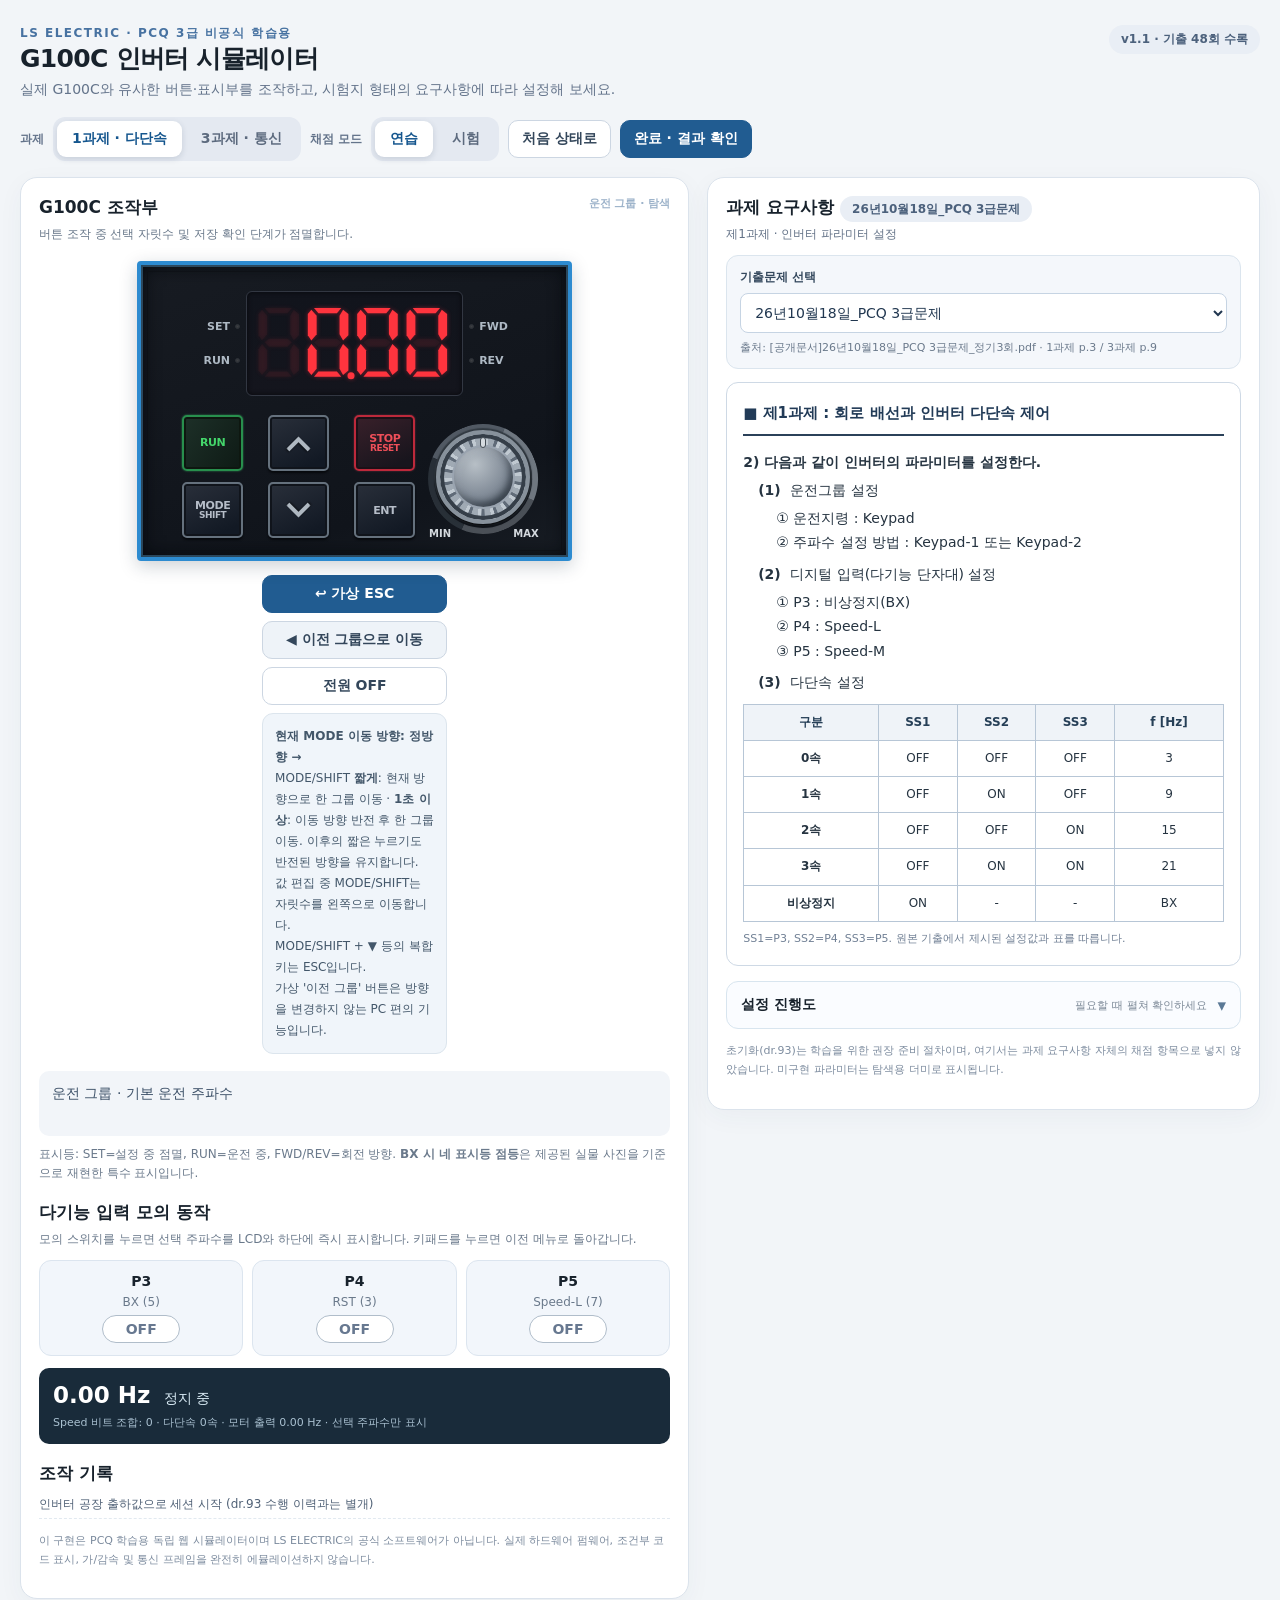
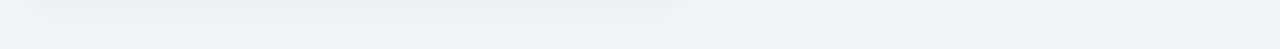
==== offline/G100C_PCQ_시뮬레이터_v11_오프라인.html @ c368f0ae "feat: initial commit" ====
<!doctype html>
<html lang="ko">
<head>
<meta charset="utf-8"><meta name="viewport" content="width=device-width,initial-scale=1">
<title>G100C · PCQ 3급 인버터 조작 연습 v0.9</title>
<style>
:root{font-family:system-ui,"Malgun Gothic","Apple SD Gothic Neo",sans-serif;color:#18222c;background:#f2f5f8;font-size:14px}
*{box-sizing:border-box}button,input,select{font:inherit}button{cursor:pointer}body{margin:0}.app{max-width:1480px;margin:auto;padding:25px 20px 50px}.heading{display:flex;justify-content:space-between;align-items:flex-start;gap:20px;margin-bottom:18px;flex-wrap:wrap}.heading h1{margin:0;font-size:25px;letter-spacing:-.7px}.heading p{margin:6px 0 0;color:#64748b}.eyebrow{font-size:12px;color:#4772a1;font-weight:800;letter-spacing:1.5px}.version{background:#e9eef5;color:#4c617c;border-radius:100px;padding:6px 12px;font-weight:650;font-size:12px}
.controls{display:flex;align-items:center;gap:9px;flex-wrap:wrap;margin:16px 0}.controlLabel{font-size:12px;color:#64748b;font-weight:700}.pillGroup{display:flex;gap:4px;background:#e4e9f1;border-radius:12px;padding:4px}.pillGroup button{border:0;border-radius:9px;background:transparent;color:#5c6a7e;padding:9px 15px;font-weight:700}.pillGroup button.active{background:white;color:#15568e;box-shadow:0 2px 6px #152a4424}.btn{border:1px solid #ccd6e2;border-radius:10px;background:white;padding:9px 13px;font-weight:680;color:#34475b}.btn:hover{border-color:#7b9cc0}.btn.primary{background:#215c91;border-color:#215c91;color:#fff}.btn.strong{background:#19806c;border-color:#19806c;color:white}.btn.subtle{background:#eef3f8}
.layout{display:grid;grid-template-columns:minmax(420px,1.15fr) minmax(350px,.95fr);gap:18px;align-items:start}.panel{background:white;border-radius:17px;border:1px solid #dbe3ec;box-shadow:0 7px 26px #2e49670b;padding:18px}.panel h2{font-size:17px;margin:0 0 7px}.minor{font-size:12px;color:#6a798b}.hardwareArea{display:flex;align-items:flex-start;justify-content:center;flex-wrap:wrap;gap:18px;margin-top:15px}.drive{width:min(100%,420px);padding:18px 20px 22px;border:3px solid #4a515c;border-radius:15px;background:linear-gradient(110deg,#414853,#2d343e 24%,#373f49 85%,#252b32);box-shadow:5px 12px 23px #17233555,inset 2px 2px #79818a5e;color:white;position:relative}.drive::after{content:"";position:absolute;bottom:4px;left:24px;right:24px;height:8px;background:repeating-linear-gradient(90deg,#161b20 0 6px,#4e5560 6px 12px);border-radius:8px}.brand{font-weight:850;letter-spacing:-.8px;font-size:20px;display:flex;justify-content:space-between;align-items:baseline;padding:3px 1px 12px}.brand b{color:#fff}.brand small{font-size:12px;color:#b3c1cd;letter-spacing:2px}
.keypad{margin:auto;width:96%;border:2px solid #111d24;border-radius:11px;padding:17px 14px;background:linear-gradient(145deg,#d8dde1,#abb4bb);box-shadow:inset 1px 2px 5px #f9ffffad,0 2px 0 #777}.lcdBorder{background:#838c8a;border:5px solid #525f65;box-shadow:inset 0 2px 6px #44534e88,0 1px 2px #e7f2f5aa;border-radius:7px;padding:12px 10px 9px;display:flex;gap:11px;align-items:center;min-height:121px}.lcd{flex:1;min-width:0;background:linear-gradient(130deg,#a4b7a5,#c7d1b8);height:89px;border-radius:4px;border:2px inset #96a390;display:flex;justify-content:center;align-items:center;overflow:hidden}.lcd svg{width:100%;height:90%;display:block}.indicators{display:grid;grid-template-columns:repeat(2,1fr);gap:9px 10px;padding:8px 2px}.ind{display:flex;align-items:center;color:#25313a;font-size:10px;font-weight:900;gap:4px}.led{width:9px;height:9px;border-radius:50%;display:inline-block;border:1px solid #62727a;background:#627079}.led.active.green{background:#65f2a0;box-shadow:0 0 6px 2px #40d67c}.led.active.red{background:#ff6c72;box-shadow:0 0 7px 2px #e94d50}.led.active.amber{background:#ffca6a;box-shadow:0 0 6px 2px #f4a32d}.keygrid{display:grid;grid-template-columns:repeat(3,1fr);gap:12px 18px;margin:17px 3px 4px}.physical{height:57px;border-radius:8px;border:3px solid #6c747b;background:linear-gradient(145deg,#fcffff,#c9d1d5);color:#1a2530;font-weight:900;box-shadow:inset 0 1px white,0 4px 0 #616c73;touch-action:manipulation;user-select:none}.physical:active,.physical.pressed{transform:translateY(3px);box-shadow:inset 0 1px white,0 1px 0 #616c73}.physical small{font-size:10px;font-weight:800;display:block}.physical.arrow{font-size:27px}.physical.run{color:#137251}.physical.stop{color:#b32734}.keyHint{text-align:center;margin-top:15px;font-size:11px;color:#2c383e}.ext{min-width:150px;width:185px}.ext .btn{width:100%;margin-bottom:8px}.ext .hintbox{background:#f0f5fa;border:1px solid #dce5ed;padding:12px;border-radius:11px;line-height:1.75;font-size:12px;color:#43576a}.note{margin-top:17px;background:#f2f5f9;padding:12px 13px;border-radius:10px;color:#3d5168;line-height:1.55;min-height:65px}.kbd{display:inline-block;padding:1px 6px;border:1px solid #bdcad8;background:white;border-radius:4px;font-size:11px;font-family:monospace}.summaryline{font-size:12px;color:#637287;margin-bottom:12px}.requirements{display:flex;flex-direction:column;gap:8px}.requirement{display:flex;align-items:flex-start;gap:10px;background:#f7f9fc;border:1px solid #e9eef5;border-radius:10px;padding:10px 11px;min-height:52px}.reqicon{flex:0 0 25px;width:25px;height:25px;border-radius:50%;display:flex;align-items:center;justify-content:center;font-weight:900;border:1px solid #d2dce8;color:#91a1b5;background:white}.reqicon.done{background:#e5f8ee;color:#16744c;border-color:#92dfb4}.reqicon.hidden{color:#90a2b4;background:#eef3f9}.reqhead{font-weight:730}.reqsub{font-size:11px;color:#728092;margin-top:3px}.totals{margin:15px 0 0;display:flex;gap:12px;align-items:center;justify-content:space-between;border-top:1px solid #e5ebf2;padding-top:12px}.progress{height:8px;width:100%;background:#e4ebf2;border-radius:10px;overflow:hidden;margin-top:10px}.progress span{height:100%;background:#25856f;display:block;transition:width .2s}.switches{display:grid;grid-template-columns:repeat(3,1fr);gap:9px;margin:12px 0}.switch{display:flex;flex-direction:column;gap:6px;align-items:center;background:#f2f6fb;border:1px solid #dce5ef;padding:12px;border-radius:12px}.switch .toggle{border:1px solid #b0bdca;border-radius:100px;padding:5px 13px;background:white;min-width:78px;font-weight:800;color:#677890}.switch .toggle.on{color:#fff;background:#2877b6;border-color:#2877b6}.readout{background:#192b3a;color:#d9ebf5;border-radius:10px;padding:14px;font-variant-numeric:tabular-nums;font-size:14px}.readout strong{font-size:23px;color:white}.readout .small{font-size:11px;display:block;color:#a9c0d0;margin-top:7px}.taskSheet{background:#fafcff;border:1px solid #e3eaf2;border-radius:12px;padding:15px;margin-top:17px}.taskSheet h3{font-size:14px;margin:0 0 12px}.taskSheet label{display:block;font-size:12px;color:#596f84;font-weight:720;margin-bottom:4px}.fields{display:grid;grid-template-columns:repeat(3,minmax(0,1fr));gap:10px}.field input,.field select{width:100%;border:1px solid #d0dce8;background:white;border-radius:8px;padding:9px 8px;color:#1f3145}.taskSheet .bottom{display:flex;flex-wrap:wrap;gap:7px;margin-top:12px}.footerDisclaimer{font-size:11px;color:#7c8b9e;line-height:1.7;margin-top:13px}.badgeInfo{font-size:11px;color:#9db3ca;float:right}.log{max-height:140px;overflow:auto;font-size:12px;line-height:1.8;color:#506176}.log div{border-bottom:1px dashed #e2e9f0;padding:2px 0}.log .warn{color:#b44a4a}.toaster{position:fixed;z-index:10;bottom:22px;left:50%;transform:translateX(-50%);background:#233647;color:white;padding:12px 18px;border-radius:11px;box-shadow:0 7px 30px #14223466;opacity:0;pointer-events:none;transition:opacity .18s;max-width:95vw}.toaster.show{opacity:1}.modalWrap{position:fixed;inset:0;background:#112238a0;display:flex;align-items:center;justify-content:center;padding:20px;z-index:20}.modal{width:100%;max-width:560px;background:white;border-radius:17px;padding:24px;box-shadow:0 20px 90px #05121f88;max-height:90vh;overflow:auto}.modal h2{margin:0 0 7px}.modal p{color:#617184}.resultItem{display:flex;gap:10px;padding:9px 0;border-bottom:1px solid #e9eef3}.resultItem .ok{color:#16875b}.resultItem .ng{color:#bd5160}.resultHead{display:flex;align-items:center;justify-content:space-between;margin-bottom:10px}.resultScore{font-size:35px;font-weight:850;color:#245e90}.hidden{display:none!important}.twoCols{display:grid;grid-template-columns:1fr 1fr;gap:18px}.sectionSpacer{height:18px}
@media(max-width:1050px){.layout{grid-template-columns:1fr}.devicePanel{order:1}.rightPanel{order:2}.hardwareArea{justify-content:center}.ext{min-width:145px}}
@media(max-width:560px){.app{padding:17px 11px}.heading h1{font-size:20px}.panel{padding:13px}.hardwareArea{gap:10px}.drive{padding:14px 11px}.ext{width:100%;display:flex;gap:7px;flex-wrap:wrap}.ext .btn{flex:1;min-width:130px;margin:0}.ext .hintbox{width:100%}.keygrid{gap:8px}.physical{height:50px}.lcdBorder{padding:8px 6px;gap:4px}.lcd{height:76px}.fields{grid-template-columns:repeat(2,minmax(0,1fr))}}
@media(prefers-reduced-motion:reduce){*{animation:none!important;transition:none!important}}
@keyframes blink{50%{opacity:.12}}
/* Blink only the active indicator LED. Non-active indicators retain their unlit discs. */
@keyframes ledPulse{0%,49.9%{opacity:1}50%,100%{opacity:.19}}
.indicatorColumn .led.active.pulse{animation:ledPulse 1s steps(1,end) infinite}


/* v0.2 — manual p.51 and G100C official front photograph reference. Pure CSS, no remote assets. */
.hardwareArea{align-items:flex-start;gap:14px;margin-top:17px}
.drive{width:min(100%,435px);min-height:460px;padding:0;border:none;border-radius:4px;background:#464d51;box-shadow:0 2px 2px #1d23274d,4px 12px 25px #1526323d;color:#e9edf0;overflow:hidden}
.drive::after{display:none}
.driveTop{display:grid;grid-template-columns:29% 71%;height:221px;border-bottom:4px solid #343b3f;background:#444d51}
.driveBlank{position:relative;border-right:3px solid #262d31;background:linear-gradient(90deg,#41494d,#545d61 94%)}
.blankSeam{position:absolute;left:2px;right:4px;top:0;bottom:0;border-left:1px solid #87909524;border-right:1px solid #151e2359}
.keypad{width:auto;height:100%;margin:0;padding:8px 9px;border-radius:4px;border:4px solid #2482d4;background:linear-gradient(155deg,#1b2026,#0e1117);box-shadow:inset 0 1px 4px #030407,1px 1px 1px #849ba8}
.displayZone{height:72px;display:grid;grid-template-columns:30px minmax(0,1fr) 32px;gap:1px;align-items:center;padding:2px 0 0;background:transparent}
.lcd{height:64px;width:100%;border:none;border-radius:0;background:#18191b;box-shadow:none;overflow:visible;display:flex;justify-content:center;align-items:center;min-width:0}
.lcd svg{width:100%;height:100%;filter:drop-shadow(0 0 2.5px #f119269c)}
.indicatorColumn{display:flex;flex-direction:column;justify-content:center;gap:19px;color:#959fa8;font-size:8px;font-weight:800;letter-spacing:.1px;min-width:0}
.indicatorColumn .ind{color:#858d97;font-size:8px;font-weight:800;gap:2px;display:flex;white-space:nowrap}
.indicatorColumn .led{flex:0 0 4px;width:4px;height:4px;border:0;border-radius:50%;background:#464749;box-shadow:none}
.indicatorColumn .led.active.red{background:#ff3843;box-shadow:0 0 5px 2px #f03a4573}
.indicatorColumn .led.active.green{background:#fa4e4e;box-shadow:0 0 5px 2px #f0444473}
.indicatorColumn .led.active.amber{background:#fa4e4e;box-shadow:0 0 5px 2px #f0444473}
.leftLights .ind{justify-content:flex-end}.rightLights .ind{justify-content:flex-start}
.keypadBottom{height:118px;display:grid;grid-template-columns:minmax(0,1fr) 70px;align-items:center;gap:7px;padding:0 0 4px}
.keygrid{margin:0;display:grid;grid-template-columns:repeat(3,minmax(0,1fr));gap:8px 8px;align-items:center}
.physical{height:40px;border-radius:3px;border:2px solid #667079;background:linear-gradient(155deg,#363e45,#191e23 67%);color:#b3bcc2;font-size:10px;font-weight:900;box-shadow:inset 0 1px 1px #85949d76,0 1px 0 #0d1218;line-height:1;display:flex;align-items:center;justify-content:center;flex-direction:column;padding:2px;letter-spacing:-.2px}
.physical small{font-size:8px;line-height:1.1;letter-spacing:-.2px}
.physical.run{border:2px solid #308c4e;color:#42e275;background:linear-gradient(135deg,#232b29,#111a14)}
.physical.stop{border:2px solid #d14749;color:#f35960;background:linear-gradient(135deg,#352b2e,#151719)}
.physical.arrow{font-size:20px;color:#a9b3b9}
.physical:active,.physical.pressed{transform:translateY(1px);box-shadow:inset 0 1px 3px #080b0d}
.physical:focus-visible{outline:2px solid #e8f7ff;outline-offset:2px}
.chevronKey{width:16px;height:16px;display:block;border-top:4px solid #a7adb0;border-left:4px solid #a7adb0;filter:drop-shadow(0 1px 1px #0009);border-radius:2px}
.upChevron{transform:translateY(4px) rotate(45deg)}.downChevron{transform:translateY(-4px) rotate(225deg)}
.volumeArea{position:relative;display:flex;flex-direction:column;align-items:center;justify-content:center;gap:6px;user-select:none}
.volumeKnob{width:62px;height:62px;border-radius:50%;border:3px solid #939c9f;background:repeating-conic-gradient(from 0deg,#666e73 0deg 11deg,#b8c1c4 12deg 16deg,#697379 17deg 27deg);box-shadow:0 2px 3px #050607,inset 0 0 0 4px #31383e;position:relative}
.volumeKnob::before{content:"";position:absolute;left:50%;top:4px;width:3px;height:11px;border-radius:2px;background:#e1e6e8;transform:translateX(-50%)}
.volumeKnobCenter{position:absolute;inset:10px;border:1px solid #727b80;border-radius:50%;background:radial-gradient(circle at 30% 30%,#7c858c,#41484d 65%,#2c3237)}
.volumeLabels{width:100%;display:flex;justify-content:space-between;color:#8b969f;font-size:8px;font-weight:800}
.deviceBody{height:246px;position:relative;background:linear-gradient(91deg,#525a5e,#41484c 35%,#3d4549 73%,#465054);box-shadow:inset 1px 2px 2px #9da8b52b}
.deviceLip{height:12px;margin:0 15px;background:linear-gradient(#252e33,#647078);clip-path:polygon(0 0,100% 0,95% 100%,5% 100%)}
.lsSignature{position:absolute;top:19px;left:43%;color:#ecf2f3;font-weight:950;font-size:29px;font-style:italic;letter-spacing:-5px;transform:skewX(-13deg);text-shadow:1px 1px #1118}
.sigSlash{font-size:15px;vertical-align:top;margin-left:5px}
.warningText{position:absolute;left:12%;top:77px;max-width:58%;color:#e7edef;font-size:8px;line-height:1.35;font-weight:550}
.warningText strong{font-size:13px;letter-spacing:1px}
.warningLine{font-size:9px;font-weight:900;margin-top:10px;border-top:1px solid #b0babe;padding-top:3px}
.frontCover{position:absolute;right:17px;top:72px;width:32%;height:133px;border:2px solid #394147;border-radius:3px;background:linear-gradient(90deg,#495156,#454c50);box-shadow:inset 1px 1px #717a7e59}
.coverNotch{position:absolute;left:38%;top:2px;width:28px;height:5px;background:#262c2e;border:1px solid #687076}
.modelName{position:absolute;bottom:26px;right:28px;color:#edf3f4;font-size:21px;font-weight:900;letter-spacing:1px}
.frontBottom{position:absolute;bottom:0;left:0;right:0;height:13px;background:linear-gradient(#454c50,#373f43)}
@media(max-width:560px){.drive{width:min(100%,415px);min-height:0}.driveTop{height:204px}.keypad{padding:6px}.displayZone{height:65px}.lcd{height:59px}.keypadBottom{height:112px;grid-template-columns:minmax(0,1fr) 57px;gap:4px}.physical{height:36px}.keygrid{gap:7px 5px}.volumeKnob{height:51px;width:51px}.volumeKnobCenter{inset:8px}.deviceBody{height:209px}.warningText{font-size:7px}.modelName{bottom:24px}}
@media(max-width:390px){.driveTop{grid-template-columns:24% 76%}.keypad{padding:5px}.displayZone{grid-template-columns:25px minmax(0,1fr) 28px}.indicatorColumn .ind{font-size:7px}.keypadBottom{grid-template-columns:minmax(0,1fr) 48px}.volumeKnob{width:45px;height:45px}.physical{font-size:8px}.physical small{font-size:7px}}

/* v0.4 — 2026 G100(C) manual p.51 top keypad, black panel / blue border;
   reproduces only the keypad, not the lower inverter housing. */
.hardwareArea{align-items:flex-start;gap:14px;margin-top:18px}
.drive{
  width:min(100%,435px);min-height:0;padding:0;border:0;background:transparent;
  box-shadow:none;overflow:visible;color:#b8c2ce
}
.drive::after,.deviceBody,.driveTop{display:none!important}
.keypad{
  position:relative;margin:0;width:100%;height:auto;aspect-ratio:1.45;
  box-sizing:border-box;padding:0;overflow:hidden;border:4px solid #2d8bd0;
  border-radius:4px;background:linear-gradient(160deg,#171b22 0%,#10141b 75%,#171c23 100%);
  box-shadow:inset 0 0 0 2px #63acd85e,inset 0 0 18px #03060a,0 5px 18px #13243736
}
.keypad::before{content:"";pointer-events:none;position:absolute;inset:6px;border:1px solid #0d1014a8;border-radius:1px}
.displayZone{
  position:absolute;top:9%;left:9%;right:9%;height:36%;
  display:grid;grid-template-columns:19% minmax(0,62%) 19%;gap:0;align-items:center;padding:0;
  background:transparent
}
.lcd{
  width:100%;height:100%;min-width:0;margin:0;padding:3px 0;
  background:linear-gradient(180deg,#11141c,#14151d);border:1px solid #323742;
  border-radius:6px;box-shadow:inset 0 0 5px #020305a9;
  overflow:hidden;display:flex;justify-content:center;align-items:center
}
.lcd svg{width:100%;height:100%;max-height:96%;filter:drop-shadow(0 0 2px #ed263d7d)}
.indicatorColumn{
  min-width:0;display:flex;flex-direction:column;justify-content:center;
  gap:23px;color:#b5bfcb;letter-spacing:0
}
.indicatorColumn .ind{
  color:#aeb9c4;min-width:0;font-size:11px;line-height:1;
  font-weight:750;display:flex;gap:5px;align-items:center;white-space:nowrap
}
.indicatorColumn .led{
  flex:0 0 5px;width:5px;height:5px;border:1px solid #2a2e34;border-radius:50%;
  background:#51555c;box-shadow:inset 0 0 2px #111;display:inline-block
}
.indicatorColumn .led.active.red{background:#e54851;box-shadow:0 0 7px 2px #de354777}
.indicatorColumn .led.active.green{background:#e54851;box-shadow:0 0 7px 2px #de354777}
.indicatorColumn .led.active.amber{background:#e54851;box-shadow:0 0 7px 2px #de354777}
.leftLights .ind{justify-content:flex-end;padding-right:6px}
.rightLights .ind{justify-content:flex-start;padding-left:6px}
.keypadBottom{
  position:absolute;left:7.5%;right:6%;bottom:6%;height:43%;
  display:grid;grid-template-columns:minmax(0,68%) minmax(0,32%);gap:0;align-items:center;padding:0
}
.keygrid{
  width:100%;height:100%;margin:0;padding:0;
  display:grid;grid-template-columns:repeat(3,minmax(0,1fr));grid-template-rows:repeat(2,1fr);
  gap:9px 7px;align-items:center;justify-items:center
}
.physical{
  width:86%;max-width:61px;height:96%;max-height:59px;min-height:0;padding:3px 1px;
  border:2px solid #65717d;border-radius:5px;
  background:linear-gradient(155deg,#292f3a 0%,#121924 85%);color:#b6bdc8;
  font-weight:820;font-size:11px;letter-spacing:-.45px;line-height:1.05;
  box-shadow:inset 0 0 0 2px #10141b,inset 0 1px 2px #858e9a6d,0 2px 2px #07090d;
  display:flex;flex-direction:column;align-items:center;justify-content:center;
  touch-action:manipulation;user-select:none
}
.physical small{font-weight:850;font-size:9px;line-height:1.06;letter-spacing:-.5px}
.physical.run{
  border:2px solid #288f4d;color:#44d66b;
  background:linear-gradient(125deg,#1d3028,#0e1a15);
  box-shadow:inset 0 0 0 2px #0e1710,0 0 2px #3fcd70ac
}
.physical.stop{
  border:2px solid #bd293b;color:#ef4f59;
  background:linear-gradient(155deg,#39202a,#18151d 85%);
  box-shadow:inset 0 0 0 2px #1c1017,0 0 2px #e64e6277
}
.physical.arrow{font-size:22px;color:#c5ced6}
.physical:focus-visible{outline:2px solid #edf7ff;outline-offset:2px}
.physical:active,.physical.pressed{transform:translateY(2px);box-shadow:inset 0 0 5px #0009}
.chevronKey{display:block;width:17px;height:17px;border-top:4px solid #afb8c1;border-left:4px solid #afb8c1;border-radius:1px;filter:drop-shadow(0 1px 1px #000a)}
.upChevron{transform:translateY(5px) rotate(45deg)}
.downChevron{transform:translateY(-5px) rotate(225deg)}
.volumeArea{
  position:relative;width:100%;height:100%;margin:0;
  display:flex;flex-direction:column;justify-content:center;align-items:center;gap:0;user-select:none
}
.volumeArea .knobArc{position:absolute;top:8%;left:50%;transform:translateX(-50%) rotate(-22deg);width:93%;aspect-ratio:1/1;border-radius:50%;border:6px solid transparent;border-top-color:#717b87;border-right-color:#9da7b1;border-bottom-color:#666c73;border-left-color:#343d45;opacity:.67}
.volumeKnob{
  position:relative;width:min(88%,94px);height:auto;aspect-ratio:1/1;border-radius:50%;
  border:4px solid #87919b;
  background:repeating-conic-gradient(from 8deg,#a0aab4 0deg 9deg,#606b78 10deg 14deg,#c0c9d1 15deg 20deg);
  box-shadow:0 2px 3px #030406,inset 0 0 0 4px #353e48,0 0 1px 2px #343c44;z-index:1
}
.volumeKnobCenter{
  position:absolute;inset:13%;border-radius:50%;
  border:2px solid #9aa4b0;background:radial-gradient(circle at 36% 29%,#b7bfc6,#828c98 55%,#505a66 100%);
  box-shadow:inset 2px 2px 7px #cbd2d850,inset -3px -4px 7px #121c25a6
}
.knobPointer{position:absolute;top:4%;left:50%;width:6px;height:13%;border-radius:4px;transform:translateX(-50%);background:#d5dbe0;border:1px solid #444d55;z-index:2}
.volumeLabels{
  position:absolute;bottom:0;left:4%;right:3%;width:auto;display:flex;justify-content:space-between;
  color:#d4d9de;font-weight:850;font-size:10px;letter-spacing:.1px
}
@media(max-width:560px){
  .drive{width:min(100%,435px);min-height:0}.keypad{width:100%;padding:0}
  .displayZone{top:8%;left:7%;right:7%;height:37%}
  .indicatorColumn{gap:16px}.indicatorColumn .ind{font-size:clamp(7px,2.7vw,11px);gap:3px}
  .keypadBottom{bottom:5%;left:6%;right:4%;height:44%}
  .keygrid{gap:5px 4px}.physical{min-height:0;height:93%;width:87%;font-size:clamp(8px,2.5vw,11px)}
  .physical small{font-size:clamp(7px,2.2vw,9px)}
  .chevronKey{width:14px;height:14px;border-width:3px}
  .volumeArea .knobArc{border-width:4px}.volumeKnob{border-width:3px}.volumeKnobCenter{inset:12%}
  .volumeLabels{font-size:clamp(8px,2.3vw,10px)}
}

/* v1.0 — MODE 1초 홀드 시 그룹 이동 방향 토글 / 유지 */
/* v0.9 — 시험지 들여쓰기 정렬, MODE 1초 홀드 그룹 역방향 */
/* v0.8 — 문제지와 연습 전용 해설/진행도 분리 */
.examPaper{background:#fff;border:1px solid #ced9e5;border-radius:12px;padding:17px 16px 18px;line-height:1.76;color:#263441}
.examPaper .paperTitle{font-weight:800;font-size:15px;color:#223b57;margin-bottom:14px;border-bottom:2px solid #2b4159;padding-bottom:8px}
.examPaper .paperLine{margin:9px 0 3px;font-weight:650}
.examPaper .paperIndented{margin:3px 0 7px 15px}
.examPaper .paperSub{display:block;margin:3px 0 5px 18px}
.examPaper .paperSubLine{display:block;margin:0;padding:0;text-indent:0}
.examPaper .paperNumber{font-weight:750;margin-right:5px}
.examPaper .paperTable{width:100%;border-collapse:collapse;font-size:12px;text-align:center;margin-top:9px;font-variant-numeric:tabular-nums}
.examPaper .paperTable th,.examPaper .paperTable td{border:1px solid #b7c6d6;padding:7px 3px}
.examPaper .paperTable th{background:#eff3f8;color:#263f57;font-weight:800}
.examPaper .paperTable td:first-child{font-weight:750}
.examPaper .paperFoot{font-size:11px;color:#718095;margin-top:9px;line-height:1.5}
.practiceDetails{border:1px solid #d8e5ef;border-radius:12px;background:#fafcff;margin-top:15px;overflow:hidden}
.practiceDetails>summary{cursor:pointer;list-style:none;padding:13px 14px;font-weight:800;display:flex;align-items:center;justify-content:space-between;gap:10px}
.practiceDetails>summary::-webkit-details-marker{display:none}
.practiceDetails>summary::after{content:'▾';font-size:17px;font-weight:600;color:#5b7996;transition:transform .2s}
.practiceDetails[open]>summary::after{transform:rotate(180deg)}
.practiceDetails .practiceInside{border-top:1px solid #d8e5ef;padding:12px 12px 15px}
.practiceDetails .practiceNotice{font-size:11px;color:#687d91;margin-bottom:10px}
.practiceDetails .requirements{gap:7px}
.practiceDetails .reqsub{font-size:12px;color:#45647e}
.progressPreview{font-size:11px;color:#7c8997;font-weight:550;margin-left:auto}
@media(max-width:560px){.examPaper{padding:13px 11px}.examPaper .paperTable{font-size:11px}.examPaper .paperTable th,.examPaper .paperTable td{padding:6px 2px}.progressPreview{font-size:10px}}

.examChooser{background:#f4f7fb;border:1px solid #dbe5ee;padding:13px;border-radius:12px;margin-bottom:13px}
.examChooser label{font-size:12px;font-weight:800;color:#34485d;display:block;margin-bottom:7px}
.examChooser select{width:100%;max-width:100%;background:#fff;border:1px solid #c6d4e3;border-radius:8px;padding:10px;color:#213750}
.examChooser .minor{font-size:11px;margin-top:7px}
.validationWarning{padding:11px 13px;border:1px solid #e9c88e;background:#fff8eb;color:#7b5322;border-radius:9px;font-size:12px;line-height:1.7;margin:10px 0}
.examPaper .motorSteps{font-size:12px;line-height:1.7}
.examPaper .motorSteps .step{padding:7px 4px;border-bottom:1px dashed #dae3ed}
.examPaper .task3Details{margin-top:10px}
.examPaper .task3Details summary{cursor:pointer;color:#335777;font-size:12px;font-weight:700}
.examPaper .task3Details[open] summary{margin-bottom:7px}
@media(max-width:560px){.examChooser{padding:9px}}
</style>
</head>
<body>
<div class="app">
  <div class="heading"><div><div class="eyebrow">LS ELECTRIC · PCQ 3급 비공식 학습용</div><h1>G100C 인버터 시뮬레이터</h1><p>실제 G100C와 유사한 버튼·표시부를 조작하고, 시험지 형태의 요구사항에 따라 설정해 보세요.</p></div><span class="version">v1.1 · 기출 48회 수록</span></div>
  <div class="controls"><span class="controlLabel">과제</span><div class="pillGroup"><button id="task1" class="active" onclick="selectTask(1)">1과제 · 다단속</button><button id="task3" onclick="selectTask(3)">3과제 · 통신</button></div><span class="controlLabel">채점 모드</span><div class="pillGroup"><button id="practiceBtn" class="active" onclick="setMode('practice')">연습</button><button id="examBtn" onclick="setMode('exam')">시험</button></div><button class="btn" onclick="newSession()">처음 상태로</button><button class="btn primary" onclick="grade(true)">완료 · 결과 확인</button></div>
  <div class="layout">
    <section class="panel devicePanel"><h2>G100C 조작부 <span class="badgeInfo" id="screenState">운전 그룹 · 코드 탐색</span></h2><div class="minor">버튼 조작 중 선택 자릿수 및 저장 확인 단계가 점멸합니다.</div>
      <div class="hardwareArea">
        <div class="drive" aria-label="G100C 인버터 키패드 모의 조작 패널">
          <div class="keypad">
            <div class="displayZone">
              <div class="indicatorColumn leftLights">
                <div class="ind"><span class="indText">SET</span><span class="led red" id="ledSet"></span></div>
                <div class="ind"><span class="indText">RUN</span><span class="led green" id="ledRun"></span></div>
              </div>
              <div class="lcd" id="lcd" aria-label="인버터 7세그먼트 표시부">0.00</div>
              <div class="indicatorColumn rightLights">
                <div class="ind"><span class="led amber" id="ledFwd"></span><span class="indText">FWD</span></div>
                <div class="ind"><span class="led amber" id="ledRev"></span><span class="indText">REV</span></div>
              </div>
            </div>
            <div class="keypadBottom">
              <div class="keygrid">
                <button type="button" class="physical run" onclick="press('run')"><span>RUN</span></button>
                <button type="button" aria-label="위" class="physical arrow" onclick="press('up')"><span class="chevronKey upChevron" aria-hidden="true"></span></button>
                <button type="button" class="physical stop" onclick="press('stop')">STOP<small>RESET</small></button>
                <button type="button" id="modeShiftKey" class="physical" aria-label="MODE SHIFT">MODE<small>SHIFT</small></button>
                <button type="button" aria-label="아래" class="physical arrow" onclick="press('down')"><span class="chevronKey downChevron" aria-hidden="true"></span></button>
                <button type="button" class="physical" onclick="press('enter')">ENT</button>
              </div>
              <div class="volumeArea" title="내장 볼륨(V0) 다이얼 — 외형 재현(조작 기능 미구현)" aria-label="볼륨 다이얼 이미지, 현재 조작 미지원">
                <div class="knobArc" aria-hidden="true"></div>
                <div class="volumeKnob" aria-hidden="true"><div class="volumeKnobCenter"></div><span class="knobPointer"></span></div>
                <div class="volumeLabels"><span>MIN</span><span>MAX</span></div>
              </div>
            </div>
          </div>
        </div>
        <div class="ext"><button class="btn primary" onclick="press('esc')">↩ 가상 ESC</button><button class="btn subtle" onclick="press('modeRev')">◀ 이전 그룹으로 이동</button><button class="btn" onclick="powerCycle()" id="powerBtn">전원 OFF</button><div class="hintbox"><b>현재 MODE 이동 방향: <span id="groupDirection">정방향 →</span></b><br>MODE/SHIFT <b>짧게</b>: 현재 방향으로 한 그룹 이동 · <b>1초 이상</b>: 이동 방향 반전 후 한 그룹 이동. 이후의 짧은 누르기도 반전된 방향을 유지합니다.<br>값 편집 중 MODE/SHIFT는 자릿수를 왼쪽으로 이동합니다.<br>MODE/SHIFT + ▼ 등의 복합키는 ESC입니다.<br>가상 '이전 그룹' 버튼은 방향을 변경하지 않는 PC 편의 기능입니다.</div></div>
      </div>
      <div class="note" id="lcdNote">기본 운전 주파수 화면입니다. MODE로 그룹을 이동하거나 ▲로 다음 코드를 선택하세요.</div>
      <div class="minor" style="margin-top:9px;line-height:1.6">표시등: SET=설정 중 점멸, RUN=운전 중, FWD/REV=회전 방향. <b>BX 시 네 표시등 점등</b>은 제공된 실물 사진을 기준으로 재현한 특수 표시입니다.</div><div class="sectionSpacer"></div><h2>다기능 입력 모의 동작</h2><div class="minor" id="terminalHelp">모의 스위치를 누르면 선택 주파수를 LCD와 하단에 즉시 표시합니다. 키패드를 누르면 이전 메뉴로 돌아갑니다.</div><div class="switches" id="switches"></div><div class="readout" id="monitor"></div>
      <div id="plcDemo" class="taskSheet hidden"><h3>가상 PLC · RS-485 운전 명령 테스트</h3><div class="minor" style="margin-bottom:10px">실제 통신선·XG5000 연결이 아닌 내부 동작 모의 기능입니다.</div><div class="bottom" id="plcButtons"></div></div>
      <div class="sectionSpacer"></div><h2>조작 기록</h2><div class="log" id="log"></div><p class="footerDisclaimer">이 구현은 PCQ 학습용 독립 웹 시뮬레이터이며 LS ELECTRIC의 공식 소프트웨어가 아닙니다. 실제 하드웨어 펌웨어, 조건부 코드 표시, 가/감속 및 통신 프레임을 완전히 에뮬레이션하지 않습니다.</p>
    </section>
    <section class="panel rightPanel"><h2>과제 요구사항 <span id="taskTag" class="version">2026.10.17 기출</span></h2><div id="taskDesc" class="summaryline"></div>
      <div class="examChooser"><label for="examSelect">기출문제 선택</label><select id="examSelect" onchange="chooseExam(this.value)"><option value="">기출 로딩 중...</option></select><div class="minor" id="examOrigin">시험일을 선택하면 1·3과제 요구사항을 함께 불러옵니다.</div></div>
      <div id="sourceWarning" class="validationWarning hidden" role="status"></div>
      <div class="examPaper" id="examPaper" aria-label="시험지 형식 과제 요구사항"></div>
      <details class="practiceDetails" id="practiceProgress"><summary>설정 진행도 <span class="progressPreview">필요할 때 펼쳐 확인하세요</span></summary>
        <div class="practiceInside"><div class="practiceNotice">아래는 연습 전용 도움말입니다. 설정 코드·정답 및 현재 달성 여부를 보여줍니다.</div>
          <div class="requirements" id="requirements"></div><div class="progress"><span id="progBar" style="width:0%"></span></div>
          <div class="totals"><strong id="progressText">0 / 0 충족</strong><span class="minor">설정을 변경하면 즉시 갱신</span></div>
        </div>
      </details>
      <div class="totals" id="examNotice" style="display:none"><span class="minor">시험 모드: 완료 버튼을 누른 뒤에만 충족 여부를 확인할 수 있습니다.</span></div>
      <div id="problemEditor" class="practiceOnly"><div class="taskSheet" id="customSheet"><h3>직접 설정 · 1과제 요구사항</h3><p class="minor">문제 선택에서 ‘직접 설정’을 선택한 경우에만 사용합니다.</p><div class="fields">
        <div class="field"><label for="goalP3">P3</label><select id="goalP3"><option value="5">BX (5)</option><option value="7">Speed-L (7)</option><option value="8">Speed-M (8)</option><option value="9">Speed-H (9)</option><option value="0">None (0)</option></select></div>
        <div class="field"><label for="goalP4">P4</label><select id="goalP4"><option value="5">BX (5)</option><option value="7">Speed-L (7)</option><option value="8">Speed-M (8)</option><option value="9">Speed-H (9)</option><option value="0">None (0)</option></select></div>
        <div class="field"><label for="goalP5">P5</label><select id="goalP5"><option value="5">BX (5)</option><option value="7">Speed-L (7)</option><option value="8">Speed-M (8)</option><option value="9">Speed-H (9)</option><option value="0">None (0)</option></select></div>
        <div class="field"><label for="goalBase">0속 Hz</label><input id="goalBase" type="number" step="0.01" min="0" max="400" value="3"></div>
        <div class="field"><label for="goalSt1">1속 Hz</label><input id="goalSt1" type="number" step="0.01" min="0" max="400" value="9"></div>
        <div class="field"><label for="goalSt2">2속 Hz</label><input id="goalSt2" type="number" step="0.01" min="0" max="400" value="15"></div>
        <div class="field"><label for="goalSt3">3속 Hz</label><input id="goalSt3" type="number" step="0.01" min="0" max="400" value="21"></div>
      </div><div class="bottom"><button class="btn strong" onclick="applyCustom()">이 요구사항 적용</button></div></div></div>
      <p class="footerDisclaimer">초기화(dr.93)는 학습을 위한 권장 준비 절차이며, 여기서는 과제 요구사항 자체의 채점 항목으로 넣지 않았습니다. 미구현 파라미터는 탐색용 더미로 표시됩니다.</p>
    </section>
  </div>
</div>
<div class="toaster" id="toast"></div>
<div class="modalWrap hidden" id="resultModal"><div class="modal"><div class="resultHead"><h2>설정 결과</h2><button class="btn" onclick="closeResult()">닫기 ✕</button></div><div class="resultScore" id="resultScore"></div><p id="resultDescription"></p><div id="resultItems"></div><div style="margin-top:17px;text-align:right"><button class="btn primary" onclick="closeResult()">확인</button></div></div></div>
<script type="application/json" id="embeddedExamData">[{"schemaVersion":1,"id":"2026-10-18","date":"2026-10-18","title":"26년10월18일_PCQ 3급문제","source":{"filename":"[공개문서]26년10월18일_PCQ 3급문제_정기3회.pdf","sha256":"58a67cfbb3e06c1d63adee23077187ba587a9fa402a65af29733a7f2aa9ac212","pages":11,"task1Page":3,"task3Page":9},"task1":{"runCommand":"Keypad","frequencyMethods":["Keypad-1","Keypad-2"],"terminalFunctions":{"P3":"BX","P4":"Speed-L","P5":"Speed-M"},"speeds":{"0":{"switches":{"SS1":"OFF","SS2":"OFF","SS3":"OFF"},"hz":3.0},"1":{"switches":{"SS1":"OFF","SS2":"ON","SS3":"OFF"},"hz":9.0},"2":{"switches":{"SS1":"OFF","SS2":"OFF","SS3":"ON"},"hz":15.0},"3":{"switches":{"SS1":"OFF","SS2":"ON","SS3":"ON"},"hz":21.0},"bx":{"switches":{"SS1":"ON","SS2":"-","SS3":"-"},"display":"bX","source":"table"}},"sourceTableHasBxRow":true,"emergencyInstruction":null,"taskLabel":"회로 배선과 인버터 다단속 제어","sourceInstruction":"운전그룹 설정: 운전지령 Keypad / 주파수설정방법 Keypad-1 또는 Keypad-2; 디지털 입력 기능 및 다단속 설정은 표 참조"},"task3":{"taskLabel":"러닝머신제어","communicationRequired":true,"avoidAccelDecelChanges":true,"inverterParameters":{"runCommand":"Int 485","frequencyCommand":"Int 485"},"inverterRelatedRequirements":["4) 인버터의가속/감속시간은따로설정하지마시오.","7) PLC와인버터간RS-485 통신을수행하시오."],"operationSteps":[{"number":1,"text":"다음과같이 인버터의파라미터를설정한다.\n가. 운전그룹설정/ 운전지령: Int 485 / 주파수설정방법: Int 485","frequencies_hz":[],"motor_mentions":true},{"number":2,"text":"전원을투입하면정지램프(YL1)가 점등한다.","frequencies_hz":[],"motor_mentions":false},{"number":3,"text":"걷기버튼(PB1)을눌렀다떼면, 걷기상태램프(RL1)가 점등, 정지램프(YL1)는소등,\n유도전동기는7Hz로정회전한다.","frequencies_hz":[7.0],"motor_mentions":true},{"number":4,"text":"달리기버튼(PB2)을눌렀다떼면, 걷기상태램프(RL1)가 소등, 달리기상태램프(GL1)가 점등,\n유도전동기가20Hz로정회전한다.\n이때걷기상태램프(RL1)와달리기상태램프(GL1)는동시에점등하지않는다.","frequencies_hz":[20.0],"motor_mentions":true},{"number":5,"text":"경사도증가버튼(PB3)을누르는동안경사도(고) 램프(GL2)가 1초를주기(0.5초ON/ 0.5초OFF)로점멸한다.\n이때유도전동기는7㎐로정회전한다.","frequencies_hz":[7.0],"motor_mentions":true},{"number":6,"text":"경사도감소버튼(PB4)을누르는동안경사도(저) 램프(RL2)가 2초를주기(1초ON/ 1초OFF)로점멸한다.\n이때유도전동기는7㎐로정회전한다.","frequencies_hz":[7.0],"motor_mentions":true},{"number":7,"text":"걷기버튼(PB1)과달리기버튼(PB2)은후입력우선동작되어서로상태변화를할수있다.\n걷거나달리는중경사도증가버튼(PB3)· 경사도감소버튼(PB4)을누르면유도전동기는7㎐로정회전한다.","frequencies_hz":[7.0],"motor_mentions":true},{"number":8,"text":"동작중정지버튼(PB5)을누르면정지램프(YL1)를제외한모든램프는소등한다.\n정지램프(YL1)는3초동안점멸(0.5초ON, 0.5초OFF)하고, 이시간동안유도전동기는3㎐로역회전한다.\n3초후정지램프(YL1)가 계속점등하고, 유도전동기는정지한다.","frequencies_hz":[3.0],"motor_mentions":true},{"number":9,"text":"정지상태에서2) ~ 8)까지동작은반복할수있다.","frequencies_hz":[],"motor_mentions":false},{"number":10,"text":"진행중과전류가흐르면, OCR이동작하여전동기는정지한다.","frequencies_hz":[],"motor_mentions":true}]},"extraction":{"status":"auto_extracted","warnings":[],"task1PageText":"3. 동작사항\n1) 전원투입후MCCB를ON한다. PB6을누르면MC가 여자, 자기유지, 인버터가켜지고\nPB7로소자할수있다. OCR이Trip하면YL2가 점등하고, OCR이복귀하면소등한다.\n2) 다음과같이 인버터의파라미터를설정한다.\n(1) 운전그룹설정　①운전지령: Keypad, ②주파수설정방법: Keypad-1 또는Keypad-2\n(2) 디지털입력(다기능단자대) 설정①P3 : 비상정지(BX), ②P4 : Speed-L, ③P5 : Speed-M\n(3) 다단속설정\n구분 SS1 SS2 SS3 f [Hz]\n0속 OFF OFF OFF 3\n1속 OFF ON OFF 9\n2속 OFF OFF ON 15\n3속 OFF ON ON 21\n비상정지 ON - - bx\n- 3 -","task3PageText":"자격종목 PLC 제어기술자 3급 과제명 제3과제) PLC 공정제어\n■제3과제: 러닝머신제어(시험시간: 제2과제제3과제통합2시간)\n1. 과제목적\n일상생활에서자주볼수있는러닝머신의PLC 프로그램을작성할수있다. 특정버튼을누르면\n지정된속도와각도로러닝머신이움직인다. 또한, 정지스위치를누르면러닝머신은정지한다.\n2. 요구사항\n1) I/O List와타임차트를참고하여주어진시험시간내에동작사항에맞도록수험자가지참한PLC에 프로\n그래밍하시오.\n2) 과제제출이후에는프로그램을재작업할수없으니, 시험시간내에프로그램의시뮬레이션기능을활용\n하거나사전에전원을인가하여동작을점검하고제대로수행되는지프로그램을충분히테스트하시오.\n3) PLC에전원을공급할때오결선또는단자접속불량으로인해단락되지않도록주의하시오.\n4) 인버터의가속/감속시간은따로설정하지마시오.\n5) 걷기버튼, 달리기버튼, 경사도증가버튼, 경사도감소버튼, 정지버튼은\n각각 푸시버튼PB1, PB2, PB3, PB4, PB5로대체하시오.\n6) PLC 래더도작성시푸시버튼은타임차트에맞게양변환과음변환검출접점을이용하시오(오동작방지)\n7) PLC와인버터간RS-485 통신을수행하시오.\n3. 동작사항\n1) 다음과같이 인버터의파라미터를설정한다.\n가. 운전그룹설정/ 운전지령: Int 485 / 주파수설정방법: Int 485\n2) 전원을투입하면정지램프(YL1)가 점등한다.\n3) 걷기버튼(PB1)을눌렀다떼면, 걷기상태램프(RL1)가 점등, 정지램프(YL1)는소등,\n유도전동기는7Hz로정회전한다.\n4) 달리기버튼(PB2)을눌렀다떼면, 걷기상태램프(RL1)가 소등, 달리기상태램프(GL1)가 점등,\n유도전동기가20Hz로정회전한다.\n이때걷기상태램프(RL1)와달리기상태램프(GL1)는동시에점등하지않는다.\n5) 경사도증가버튼(PB3)을누르는동안경사도(고) 램프(GL2)가 1초를주기(0.5초ON/ 0.5초OFF)로점멸한다.\n이때유도전동기는7㎐로정회전한다.\n6) 경사도감소버튼(PB4)을누르는동안경사도(저) 램프(RL2)가 2초를주기(1초ON/ 1초OFF)로점멸한다.\n이때유도전동기는7㎐로정회전한다.\n7) 걷기버튼(PB1)과달리기버튼(PB2)은후입력우선동작되어서로상태변화를할수있다.\n걷거나달리는중경사도증가버튼(PB3)· 경사도감소버튼(PB4)을누르면유도전동기는7㎐로정회전한다.\n8) 동작중정지버튼(PB5)을누르면정지램프(YL1)를제외한모든램프는소등한다.\n정지램프(YL1)는3초동안점멸(0.5초ON, 0.5초OFF)하고, 이시간동안유도전동기는3㎐로역회전한다.\n3초후정지램프(YL1)가 계속점등하고, 유도전동기는정지한다.\n9) 정지상태에서2) ~ 8)까지동작은반복할수있다.\n10) 진행중과전류가흐르면, OCR이동작하여전동기는정지한다.\n- 9 -"}},{"schemaVersion":1,"id":"2026-10-17","date":"2026-10-17","title":"26년10월17일_PCQ 3급문제","source":{"filename":"[공개문서]26년10월17일_PCQ 3급문제_정기3회.pdf","sha256":"9a5eeb7bf017fff60f3ab47dd8331e29d232f9a958e66dbcf1e03261043612e5","pages":12,"task1Page":3,"task3Page":9},"task1":{"runCommand":"Keypad","frequencyMethods":["Keypad-1","Keypad-2"],"terminalFunctions":{"P3":"BX","P4":"Speed-L","P5":"Speed-M"},"speeds":{"0":{"switches":{"SS1":"OFF","SS2":"OFF","SS3":"OFF"},"hz":3.0},"1":{"switches":{"SS1":"OFF","SS2":"ON","SS3":"OFF"},"hz":9.0},"2":{"switches":{"SS1":"OFF","SS2":"OFF","SS3":"ON"},"hz":15.0},"3":{"switches":{"SS1":"OFF","SS2":"ON","SS3":"ON"},"hz":21.0},"bx":{"switches":{"SS1":"ON","SS2":"-","SS3":"-"},"display":"bX","source":"table"}},"sourceTableHasBxRow":true,"emergencyInstruction":null,"taskLabel":"회로 배선과 인버터 다단속 제어","sourceInstruction":"운전그룹 설정: 운전지령 Keypad / 주파수설정방법 Keypad-1 또는 Keypad-2; 디지털 입력 기능 및 다단속 설정은 표 참조"},"task3":{"taskLabel":"스마트팜설비제어","communicationRequired":true,"avoidAccelDecelChanges":true,"inverterParameters":{"runCommand":"Int 485","frequencyCommand":"Int 485"},"inverterRelatedRequirements":["4) 인버터의가속/감속시간은따로설정하지마시오.","7) PLC와인버터간RS-485 통신을수행하시오."],"operationSteps":[{"number":1,"text":"다음과같이인버터의파라미터를설정한다.\n가. 운전그룹설정/ 운전지령: Int 485 / 주파수설정방법: Int 485","frequencies_hz":[],"motor_mentions":true},{"number":2,"text":"동작이준비되면설비대기(YL1)가 점등한다. 동작스위치(PB1)를눌렀다떼면(음변환검출),\n설비대기(YL1)가 소등하며스마트팜설비를운전시킨다.\n운전을시작하면설비동작(GL1)이점등하며, 2초를주기(1초ON, 1초OFF)로조명동작(GL2)이점멸한다.\n이때물주입펌프용유도전동기가15Hz로정회전한다.","frequencies_hz":[15.0],"motor_mentions":true},{"number":3,"text":"고온경고센서(PB2)가 켜지면, 고온/저온경고(RL1)가 점등하고조명동작(GL2)이1초주기(0.5초ON, 0.5초\nOFF)로점멸한다. 유도전동기는20㎐로동작한다. 고온경고센서(PB2)가 꺼지면2) 동작으로복귀한다.","frequencies_hz":[20.0],"motor_mentions":true},{"number":4,"text":"저온경고센서(PB3)가 켜지면, 고온/저온경고(RL1)가 점등하고4초주기(2초ON, 2초OFF)로\n조명동작(GL2)이점멸한다. 저온경고센서(PB3)가 꺼지면, 2) 동작으로복귀한다.","frequencies_hz":[],"motor_mentions":false},{"number":5,"text":"건조경고센서(PB4)가 켜지면, 건조/습윤경고(RL2)가 점등하고, 물주입펌프용유도전동기가50Hz로\n정회전한다. 건조경고센서(PB4)가 꺼지면, 2) 동작으로복귀한다.","frequencies_hz":[50.0],"motor_mentions":true},{"number":6,"text":"습윤경고센서(PB5)가 켜지면, 건조/습윤경고(RL2)가 점등하고, 물주입펌프용유도전동기가정지한다.\n습윤경고센서(PB5)가 꺼지면, 2) 동작으로복귀한다.","frequencies_hz":[],"motor_mentions":true},{"number":7,"text":"설비가동작하는중에언제라도동작스위치(PB1)를누르면(양변환검출) 스마트팜설비가\n대기상태로들어가며, 유도전동기는4초동안2㎐로역회전한다. 4초후에는운전대기상대가된다.","frequencies_hz":[2.0],"motor_mentions":true},{"number":8,"text":"진행중과전류가흐르면, OCR이동작하여전동기는정지한다.","frequencies_hz":[],"motor_mentions":true}]},"extraction":{"status":"auto_extracted","warnings":[],"task1PageText":"3. 동작사항\n1) 전원투입후MCCB를ON한다. PB6을누르면MC가 여자, 자기유지, 인버터가켜지고\nPB7로소자할수있다. OCR이Trip하면YL2가 점등하고, OCR이복귀하면소등한다.\n2) 다음과같이 인버터의파라미터를설정한다.\n(1) 운전그룹설정　①운전지령: Keypad, ②주파수설정방법: Keypad-1 또는Keypad-2\n(2) 디지털입력(다기능단자대) 설정①P3 : 비상정지(BX), ②P4 : Speed-L, ③P5 : Speed-M\n(3) 다단속설정\n구분 SS1 SS2 SS3 f [Hz]\n0속 OFF OFF OFF 3\n1속 OFF ON OFF 9\n2속 OFF OFF ON 15\n3속 OFF ON ON 21\n비상정지 ON - - bx\n- 3 -","task3PageText":"자격종목 PLC 제어기술자 3급 과제명 제3과제) PLC 공정제어\n■제3과제: 스마트팜설비제어(시험시간: 제2과제제3과제통합2시간)\n1. 과제목적\n스마트팜설비에서외부온도, 습도조건에따라센서가동작, 조건에따라조광량및수분공급을제어할수있는\n식물재배설비의PLC 프로그램을작성할수있다.\n2. 요구사항\n1) I/O List와타임차트를참고하여주어진시험시간내에동작사항에맞도록수험자가지참한PLC에\n프로그래밍하시오.\n2) 과제제출이후에는프로그램을재작업할수없으니, 시험시간내에프로그램의시뮬레이션기능을활용\n하거나사전에전원을인가하여동작을점검하고제대로수행되는지프로그램을충분히테스트하시오.\n3) PLC에전원을공급할때오결선또는단자접속불량으로인해단락되지않도록주의하시오.\n4) 인버터의가속/감속시간은따로설정하지마시오.\n5) 고온경고센서, 저온경고센서, 건조경고센서, 습윤경고센서는\n각각 푸시버튼PB2, PB3, PB4, PB5로대체하시오.\n6) PLC 래더도작성시푸시버튼은타임차트에맞게양변환과음변환검출접점을이용하시오(오동작방지)\n7) PLC와인버터간RS-485 통신을수행하시오.\n3. 동작사항\n1) 다음과같이인버터의파라미터를설정한다.\n가. 운전그룹설정/ 운전지령: Int 485 / 주파수설정방법: Int 485\n2) 동작이준비되면설비대기(YL1)가 점등한다. 동작스위치(PB1)를눌렀다떼면(음변환검출),\n설비대기(YL1)가 소등하며스마트팜설비를운전시킨다.\n운전을시작하면설비동작(GL1)이점등하며, 2초를주기(1초ON, 1초OFF)로조명동작(GL2)이점멸한다.\n이때물주입펌프용유도전동기가15Hz로정회전한다.\n3) 고온경고센서(PB2)가 켜지면, 고온/저온경고(RL1)가 점등하고조명동작(GL2)이1초주기(0.5초ON, 0.5초\nOFF)로점멸한다. 유도전동기는20㎐로동작한다. 고온경고센서(PB2)가 꺼지면2) 동작으로복귀한다.\n4) 저온경고센서(PB3)가 켜지면, 고온/저온경고(RL1)가 점등하고4초주기(2초ON, 2초OFF)로\n조명동작(GL2)이점멸한다. 저온경고센서(PB3)가 꺼지면, 2) 동작으로복귀한다.\n5) 건조경고센서(PB4)가 켜지면, 건조/습윤경고(RL2)가 점등하고, 물주입펌프용유도전동기가50Hz로\n정회전한다. 건조경고센서(PB4)가 꺼지면, 2) 동작으로복귀한다.\n6) 습윤경고센서(PB5)가 켜지면, 건조/습윤경고(RL2)가 점등하고, 물주입펌프용유도전동기가정지한다.\n습윤경고센서(PB5)가 꺼지면, 2) 동작으로복귀한다.\n7) 설비가동작하는중에언제라도동작스위치(PB1)를누르면(양변환검출) 스마트팜설비가\n대기상태로들어가며, 유도전동기는4초동안2㎐로역회전한다. 4초후에는운전대기상대가된다.\n8) 진행중과전류가흐르면, OCR이동작하여전동기는정지한다.\n- 9 -"}},{"schemaVersion":1,"id":"2026-10-03","date":"2026-10-03","title":"26년10월3일_PCQ 3급문제","source":{"filename":"[공개문서]26년10월3일_PCQ 3급문제_상시7회.pdf","sha256":"ce27fbbd4fa2e187f293b458ee655dad96182c5cb91264c9265aa6e2f6c273f7","pages":11,"task1Page":3,"task3Page":9},"task1":{"runCommand":"Keypad","frequencyMethods":["Keypad-1","Keypad-2"],"terminalFunctions":{"P3":"BX","P4":"Speed-L","P5":"Speed-M"},"speeds":{"0":{"switches":{"SS1":"OFF","SS2":"OFF","SS3":"OFF"},"hz":20.0},"1":{"switches":{"SS1":"OFF","SS2":"ON","SS3":"OFF"},"hz":15.0},"2":{"switches":{"SS1":"OFF","SS2":"OFF","SS3":"ON"},"hz":12.0},"3":{"switches":{"SS1":"OFF","SS2":"ON","SS3":"ON"},"hz":25.0},"bx":{"switches":{"SS1":"ON","SS2":"-","SS3":"-"},"display":"bX","source":"table"}},"sourceTableHasBxRow":true,"emergencyInstruction":null,"taskLabel":"회로 배선과 인버터 다단속 제어","sourceInstruction":"운전그룹 설정: 운전지령 Keypad / 주파수설정방법 Keypad-1 또는 Keypad-2; 디지털 입력 기능 및 다단속 설정은 표 참조"},"task3":{"taskLabel":"양품생산","communicationRequired":true,"avoidAccelDecelChanges":true,"inverterParameters":{"runCommand":"Int 485","frequencyCommand":"Int 485"},"inverterRelatedRequirements":["4) 인버터의가속/감속시간은따로설정하지마시오.","7) PLC와인버터간RS-485 통신을수행하시오."],"operationSteps":[{"number":1,"text":"다음과같이 인버터의파라미터를설정한다.\n가. 운전그룹설정/ 운전지령: Int 485 / 주파수설정방법: Int 485","frequencies_hz":[],"motor_mentions":true},{"number":2,"text":"시작버튼(PB1)을눌렀다떼면6초를주기로생산중(YL1)이1초ON-1초OFF-2초ON-2초OFF를반복하며,\n유도전동기는20 ㎐로정회전한다.","frequencies_hz":[20.0],"motor_mentions":true},{"number":3,"text":"운전중SS1을ON(비상정지) 하거나OCR이동작하면전동기는정지한다.","frequencies_hz":[],"motor_mentions":true},{"number":4,"text":"양품센서(PB2)가 동작하는경우\n가. 양품_수량(GL1)이점등되고2초후소등된다.\n나. 다시양품센서(PB2)를눌렀다떼어양품_수량(GL1)이총5회점등되면생산_완료(GL2)가 점등되고,\n생산중(YL1)이소등되며, 유도전동기는25㎐로정회전한다.\n다. 재기동(PB4)을누르면, “2)”과정직전의준비상태로복귀한다. 이후다시시작버튼(PB1)을눌렀다떼면\n6초를주기로생산중(YL1)이점등과소등을반복하고유도전동기는20㎐로정회전한다.","frequencies_hz":[25.0,20.0],"motor_mentions":true},{"number":5,"text":"불량센서(PB3)가 동작하는경우\n가. 불량_수량(RL1)이점등되고2초후소등된다.\n나. 다시불량센서(PB3)를눌렀다떼어불량_수량(RL1)이총4회점등되면생산_중단(RL2)이점멸(0.5초\nON/0.5초OFF)하고, 생산중(YL1)이소등되며, 유도전동기는5㎐로역회전한다.\n다. 재기동(PB4)을누르면, “2)”과정직전의준비상태로복귀한다. 이후다시시작버튼(PB1)을눌렀다떼면\n6초를주기로생산중(YL1)이점등과소등을반복하고유도전동기는20㎐로정회전한다.","frequencies_hz":[5.0,20.0],"motor_mentions":true}]},"extraction":{"status":"auto_extracted","warnings":[],"task1PageText":"3. 동작사항\n1) 전원투입후MCCB를ON하면YL2가 점등한다. PB6을누르면MC가 여자, 자기유지, YL2가 소등,\n인버터가켜지고, PB7로소자할수있다. OCR이Trip하면MC가 소자한다.\n2) 다음과같이 인버터의파라미터를설정한다.\n(1) 운전그룹설정　①운전지령: Keypad, ②주파수설정방법: Keypad-1 또는Keypad-2\n(2) 디지털입력(다기능단자대) 설정①P3 : 비상정지(BX), ②P4 : Speed-L, ③P5 : Speed-M\n(3) 다단속설정\n구분 SS1 SS2 SS3 f [Hz]\n0속 OFF OFF OFF 20\n1속 OFF ON OFF 15\n2속 OFF OFF ON 12\n3속 OFF ON ON 25\n비상정지 ON - - bx\n- 3 -","task3PageText":"자격종목 PLC 제어기술자 3급 과제명 제3과제) PLC 공정제어\n■제3과제: 양품생산(시험시간: 제2과제제3과제통합2시간)\n1. 과제목적\n생산/제조공정에서생산된제품의정보(양품또는불량품)를센서를통해받아이를구분하여조건에따라제품을\n계속생산하거나중단하도록제어할수있는생산공정PLC 프로그램을작성할수있다.\n2. 요구사항\n1) I/O List와타임차트를참고하여주어진시험시간내에동작사항에맞도록수험자가지참한PLC에\n프로그래밍하시오.\n2) 과제제출이후에는프로그램을재작업할수없으니, 시험시간내에프로그램의시뮬레이션기능을활용\n하거나사전에전원을인가하여동작을점검하고제대로수행되는지프로그램을충분히테스트하시오.\n3) PLC에전원을공급할때오결선또는단자접속불량으로인해단락되지않도록주의하시오.\n4) 인버터의가속/감속시간은따로설정하지마시오.\n5) 양품센서, 불량센서는각각 푸시버튼PB2, PB3로대체하시오.\n6) PLC 래더도작성시푸시버튼은타임차트에맞게양변환과음변환검출접점을이용하시오(오동작방지)\n7) PLC와인버터간RS-485 통신을수행하시오.\n3. 동작사항\n1) 다음과같이 인버터의파라미터를설정한다.\n가. 운전그룹설정/ 운전지령: Int 485 / 주파수설정방법: Int 485\n2) 시작버튼(PB1)을눌렀다떼면6초를주기로생산중(YL1)이1초ON-1초OFF-2초ON-2초OFF를반복하며,\n유도전동기는20 ㎐로정회전한다.\n3) 운전중SS1을ON(비상정지) 하거나OCR이동작하면전동기는정지한다.\n4) 양품센서(PB2)가 동작하는경우\n가. 양품_수량(GL1)이점등되고2초후소등된다.\n나. 다시양품센서(PB2)를눌렀다떼어양품_수량(GL1)이총5회점등되면생산_완료(GL2)가 점등되고,\n생산중(YL1)이소등되며, 유도전동기는25㎐로정회전한다.\n다. 재기동(PB4)을누르면, “2)”과정직전의준비상태로복귀한다. 이후다시시작버튼(PB1)을눌렀다떼면\n6초를주기로생산중(YL1)이점등과소등을반복하고유도전동기는20㎐로정회전한다.\n5) 불량센서(PB3)가 동작하는경우\n가. 불량_수량(RL1)이점등되고2초후소등된다.\n나. 다시불량센서(PB3)를눌렀다떼어불량_수량(RL1)이총4회점등되면생산_중단(RL2)이점멸(0.5초\nON/0.5초OFF)하고, 생산중(YL1)이소등되며, 유도전동기는5㎐로역회전한다.\n다. 재기동(PB4)을누르면, “2)”과정직전의준비상태로복귀한다. 이후다시시작버튼(PB1)을눌렀다떼면\n6초를주기로생산중(YL1)이점등과소등을반복하고유도전동기는20㎐로정회전한다.\n- 9 -"}},{"schemaVersion":1,"id":"2026-09-30","date":"2026-09-30","title":"26년9월30일_PCQ 3급문제","source":{"filename":"[공개문서]26년9월30일_PCQ 3급문제.pdf","sha256":"38d7d6bd7f863956e26e1e231f94416eae118ee4ca07bc46a0c748f4f5b3c0e5","pages":12,"task1Page":3,"task3Page":10},"task1":{"runCommand":"Keypad","frequencyMethods":["Keypad-1","Keypad-2"],"terminalFunctions":{"P3":"BX","P4":"Speed-L","P5":"Speed-M"},"speeds":{"0":{"switches":{"SS1":"OFF","SS2":"OFF","SS3":"OFF"},"hz":5.0},"1":{"switches":{"SS1":"OFF","SS2":"ON","SS3":"OFF"},"hz":20.0},"2":{"switches":{"SS1":"OFF","SS2":"OFF","SS3":"ON"},"hz":25.0},"3":{"switches":{"SS1":"OFF","SS2":"ON","SS3":"ON"},"hz":30.0},"bx":{"switches":{"SS1":"ON","SS2":"-","SS3":"-"},"display":"bX","source":"table"}},"sourceTableHasBxRow":true,"emergencyInstruction":null,"taskLabel":"회로 배선과 인버터 다단속 제어","sourceInstruction":"운전그룹 설정: 운전지령 Keypad / 주파수설정방법 Keypad-1 또는 Keypad-2; 디지털 입력 기능 및 다단속 설정은 표 참조"},"task3":{"taskLabel":"양품생산","communicationRequired":true,"avoidAccelDecelChanges":true,"inverterParameters":{"runCommand":"Int 485","frequencyCommand":"Int 485"},"inverterRelatedRequirements":["4) 인버터의가속/감속시간은따로설정하지마시오.","7) PLC와인버터간RS-485 통신을수행하시오."],"operationSteps":[{"number":1,"text":"다음과같이 인버터의파라미터를설정한다.\n가. 운전그룹설정/ 운전지령: Int 485 / 주파수설정방법: Int 485","frequencies_hz":[],"motor_mentions":true},{"number":2,"text":"시작버튼(PB1)을눌렀다떼면6초를주기로생산중(YL1)이1초 ON-1초OFF-2초ON-2초OFF를반복하며,\n유도전동기는10 ㎐로정회전한다.","frequencies_hz":[10.0],"motor_mentions":true},{"number":3,"text":"운전중SS1을ON(비상정지) 하거나OCR이동작하면전동기는정지한다.","frequencies_hz":[],"motor_mentions":true},{"number":4,"text":"양품센서(PB2)가 동작하는경우\n가. 양품_수량(GL1)이점등되고1초후소등된다.\n나. 다시양품센서(PB2)를눌렀다떼어양품_수량(GL1)이총5회점등되면생산_완료(GL2)가 점등되고,\n생산중(YL1)이소등되며, 유도전동기는15㎐로정회전한다.\n다. 재기동(PB4)을누르면, “2)”과정직전의준비상태로복귀한다. 이후다시시작버튼(PB1)을눌렀다떼면\n6초를주기로생산중(YL1)이점등과소등을반복하고유도전동기는10㎐로정회전한다.","frequencies_hz":[15.0,10.0],"motor_mentions":true},{"number":5,"text":"불량센서(PB3)가 동작하는경우\n가. 불량_수량(RL1)이점등되고1초후소등된다.\n나. 다시불량센서(PB3)를눌렀다떼어불량_수량(RL1)이총4회점등되면생산_중단(RL2)이점등되고,\n생산중(YL1)이소등되며, 유도전동기는15㎐로역회전한다.\n다. 재기동(PB4)을누르면, “2)”과정직전의준비상태로복귀한다. 이후다시시작버튼(PB1)을눌렀다떼면\n6초를주기로생산중(YL1)이점등과소등을반복하고유도전동기는10㎐로정회전한다.","frequencies_hz":[15.0,10.0],"motor_mentions":true}]},"extraction":{"status":"auto_extracted","warnings":[],"task1PageText":"3. 동작사항\n1) 전원투입후MCCB를ON한다. YL2가 점등한다. PB6을누르면MC가 여자, 자기유지, YL2가 소등,\n인버터가켜지고PB7로소자할수있다. OCR이Trip하면MC가 소자, YL2가 점등한다.\n2) 다음과같이 인버터의파라미터를설정한다.\n(1) 운전그룹설정　①운전지령: Keypad, ②주파수설정방법: Keypad-1 또는Keypad-2\n(2) 디지털입력(다기능단자대) 설정①P3 : 비상정지(BX), ②P4 : Speed-L, ③P5 : Speed-M\n(3) 다단속설정\n구분 SS1 SS2 SS3 f [Hz]\n0속 OFF OFF OFF 5\n1속 OFF ON OFF 20\n2속 OFF OFF ON 25\n3속 OFF ON ON 30\n비상정지 ON - - bx\n- 3 -","task3PageText":"자격종목 PLC 제어기술자 3급 과제명 제3과제) PLC 공정제어\n■제3과제: 양품생산(시험시간: 제2과제제3과제통합2시간)\n1. 과제목적\n생산/제조공정에서생산된제품의정보(양품또는불량품)를센서를통해받아이를구분하여조건에따라제품을\n계속생산하거나중단하도록제어할수있는생산공정PLC 프로그램을작성할수있다.\n2. 요구사항\n1) I/O List와타임차트를참고하여주어진시험시간내에동작사항에맞도록수험자가지참한PLC에\n프로그래밍하시오.\n2) 과제제출이후에는프로그램을재작업할수없으니, 시험시간내에프로그램의시뮬레이션기능을활용\n하거나사전에전원을인가하여동작을점검하고제대로수행되는지프로그램을충분히테스트하시오.\n3) PLC에전원을공급할때오결선또는단자접속불량으로인해단락되지않도록주의하시오.\n4) 인버터의가속/감속시간은따로설정하지마시오.\n5) 양품센서, 불량센서는각각 푸시버튼PB2, PB3로대체하시오.\n6) PLC 래더도작성시푸시버튼은타임차트에맞게양변환과음변환검출접점을이용하시오(오동작방지)\n7) PLC와인버터간RS-485 통신을수행하시오.\n3. 동작사항\n1) 다음과같이 인버터의파라미터를설정한다.\n가. 운전그룹설정/ 운전지령: Int 485 / 주파수설정방법: Int 485\n2) 시작버튼(PB1)을눌렀다떼면6초를주기로생산중(YL1)이1초 ON-1초OFF-2초ON-2초OFF를반복하며,\n유도전동기는10 ㎐로정회전한다.\n3) 운전중SS1을ON(비상정지) 하거나OCR이동작하면전동기는정지한다.\n4) 양품센서(PB2)가 동작하는경우\n가. 양품_수량(GL1)이점등되고1초후소등된다.\n나. 다시양품센서(PB2)를눌렀다떼어양품_수량(GL1)이총5회점등되면생산_완료(GL2)가 점등되고,\n생산중(YL1)이소등되며, 유도전동기는15㎐로정회전한다.\n다. 재기동(PB4)을누르면, “2)”과정직전의준비상태로복귀한다. 이후다시시작버튼(PB1)을눌렀다떼면\n6초를주기로생산중(YL1)이점등과소등을반복하고유도전동기는10㎐로정회전한다.\n5) 불량센서(PB3)가 동작하는경우\n가. 불량_수량(RL1)이점등되고1초후소등된다.\n나. 다시불량센서(PB3)를눌렀다떼어불량_수량(RL1)이총4회점등되면생산_중단(RL2)이점등되고,\n생산중(YL1)이소등되며, 유도전동기는15㎐로역회전한다.\n다. 재기동(PB4)을누르면, “2)”과정직전의준비상태로복귀한다. 이후다시시작버튼(PB1)을눌렀다떼면\n6초를주기로생산중(YL1)이점등과소등을반복하고유도전동기는10㎐로정회전한다.\n- 10 -"}},{"schemaVersion":1,"id":"2026-08-23","date":"2026-08-23","title":"26년8월23일_PCQ 3급문제","source":{"filename":"[공개문서]26년8월23일_PCQ 3급문제.pdf","sha256":"98136b618bd224b1bb6a1ef246ccde2f2c5d2a554029913b84a1ea6c445e7028","pages":12,"task1Page":3,"task3Page":10},"task1":{"runCommand":"Keypad","frequencyMethods":["Keypad-1","Keypad-2"],"terminalFunctions":{"P3":"BX","P4":"Speed-L","P5":"Speed-M"},"speeds":{"0":{"switches":{"SS1":"OFF","SS2":"OFF","SS3":"OFF"},"hz":5.0},"1":{"switches":{"SS1":"OFF","SS2":"ON","SS3":"OFF"},"hz":15.0},"2":{"switches":{"SS1":"OFF","SS2":"OFF","SS3":"ON"},"hz":25.0},"3":{"switches":{"SS1":"OFF","SS2":"ON","SS3":"ON"},"hz":30.0},"bx":{"switches":{"SS1":"ON","SS2":"-","SS3":"-"},"display":"bX","source":"table"}},"sourceTableHasBxRow":true,"emergencyInstruction":null,"taskLabel":"회로 배선과 인버터 다단속 제어","sourceInstruction":"운전그룹 설정: 운전지령 Keypad / 주파수설정방법 Keypad-1 또는 Keypad-2; 디지털 입력 기능 및 다단속 설정은 표 참조"},"task3":{"taskLabel":"양품생산","communicationRequired":true,"avoidAccelDecelChanges":true,"inverterParameters":{"runCommand":"Int 485","frequencyCommand":"Int 485"},"inverterRelatedRequirements":["4) 인버터의가속/감속시간은따로설정하지마시오.","7) PLC와인버터간RS-485 통신을수행하시오."],"operationSteps":[{"number":1,"text":"다음과같이 인버터의파라미터를설정한다.\n가. 운전그룹설정/ 운전지령: Int 485 / 주파수설정방법: Int 485","frequencies_hz":[],"motor_mentions":true},{"number":2,"text":"시작버튼(PB1)을눌렀다떼면6초를주기로생산중(YL1)이1초ON-1초OFF-2초ON-2초OFF를반복하며,\n유도전동기는20 ㎐로정회전한다.","frequencies_hz":[20.0],"motor_mentions":true},{"number":3,"text":"운전중SS1을ON(비상정지) 하거나OCR이동작하면전동기는정지한다.","frequencies_hz":[],"motor_mentions":true},{"number":4,"text":"양품센서(PB2)가 동작하는경우\n가. 양품_수량(GL1)이점등되고2초후소등된다.\n나. 다시양품센서(PB2)를눌렀다떼어양품_수량(GL1)이총5회점등되면생산_완료(GL2)가 점등되고,\n생산중(YL1)이소등되며, 유도전동기는25㎐로정회전한다.\n다. 재기동(PB4)을누르면, “2)”과정직전의준비상태로복귀한다. 이후다시시작버튼(PB1)을눌렀다떼면\n6초를주기로생산중(YL1)이점등과소등을반복하고유도전동기는20㎐로정회전한다.","frequencies_hz":[25.0,20.0],"motor_mentions":true},{"number":5,"text":"불량센서(PB3)가 동작하는경우\n가. 불량_수량(RL1)이점등되고2초후소등된다.\n나. 다시불량센서(PB3)를눌렀다떼어불량_수량(RL1)이총4회점등되면생산_중단(RL2)이점멸(0.5초\nON/0.5초OFF)하고, 생산중(YL1)이소등되며, 유도전동기는5㎐로역회전한다.\n다. 재기동(PB4)을누르면, “2)”과정직전의준비상태로복귀한다. 이후다시시작버튼(PB1)을눌렀다떼면\n6초를주기로생산중(YL1)이점등과소등을반복하고유도전동기는20㎐로정회전한다.","frequencies_hz":[5.0,20.0],"motor_mentions":true}]},"extraction":{"status":"auto_extracted","warnings":[],"task1PageText":"3. 동작사항\n1) 전원투입후MCCB를ON한다. YL2가 점등한다. PB6을누르면MC가 여자, 자기유지, YL2가 소등,\n인버터가켜지고PB7로소자할수있다. OCR이Trip하면MC가 소자, YL2가 소등한다.\n2) 다음과같이 인버터의파라미터를설정한다.\n(1) 운전그룹설정　①운전지령: Keypad, ②주파수설정방법: Keypad-1 또는Keypad-2\n(2) 디지털입력(다기능단자대) 설정①P3 : 비상정지(BX), ②P4 : Speed-L, ③P5 : Speed-M\n(3) 다단속설정\n구분 SS1 SS2 SS3 f [Hz]\n0속 OFF OFF OFF 5\n1속 OFF ON OFF 15\n2속 OFF OFF ON 25\n3속 OFF ON ON 30\n비상정지 ON - - bx\n- 3 -","task3PageText":"자격종목 PLC 제어기술자 3급 과제명 제3과제) PLC 공정제어\n■제3과제: 양품생산(시험시간: 제2과제제3과제통합2시간)\n1. 과제목적\n생산/제조공정에서생산된제품의정보(양품또는불량품)를센서를통해받아이를구분하여조건에따라제품을\n계속생산하거나중단하도록제어할수있는생산공정PLC 프로그램을작성할수있다.\n2. 요구사항\n1) I/O List와타임차트를참고하여주어진시험시간내에동작사항에맞도록수험자가지참한PLC에\n프로그래밍하시오.\n2) 과제제출이후에는프로그램을재작업할수없으니, 시험시간내에프로그램의시뮬레이션기능을활용\n하거나사전에전원을인가하여동작을점검하고제대로수행되는지프로그램을충분히테스트하시오.\n3) PLC에전원을공급할때오결선또는단자접속불량으로인해단락되지않도록주의하시오.\n4) 인버터의가속/감속시간은따로설정하지마시오.\n5) 양품센서, 불량센서는각각 푸시버튼PB2, PB3로대체하시오.\n6) PLC 래더도작성시푸시버튼은타임차트에맞게양변환과음변환검출접점을이용하시오(오동작방지)\n7) PLC와인버터간RS-485 통신을수행하시오.\n3. 동작사항\n1) 다음과같이 인버터의파라미터를설정한다.\n가. 운전그룹설정/ 운전지령: Int 485 / 주파수설정방법: Int 485\n2) 시작버튼(PB1)을눌렀다떼면6초를주기로생산중(YL1)이1초ON-1초OFF-2초ON-2초OFF를반복하며,\n유도전동기는20 ㎐로정회전한다.\n3) 운전중SS1을ON(비상정지) 하거나OCR이동작하면전동기는정지한다.\n4) 양품센서(PB2)가 동작하는경우\n가. 양품_수량(GL1)이점등되고2초후소등된다.\n나. 다시양품센서(PB2)를눌렀다떼어양품_수량(GL1)이총5회점등되면생산_완료(GL2)가 점등되고,\n생산중(YL1)이소등되며, 유도전동기는25㎐로정회전한다.\n다. 재기동(PB4)을누르면, “2)”과정직전의준비상태로복귀한다. 이후다시시작버튼(PB1)을눌렀다떼면\n6초를주기로생산중(YL1)이점등과소등을반복하고유도전동기는20㎐로정회전한다.\n5) 불량센서(PB3)가 동작하는경우\n가. 불량_수량(RL1)이점등되고2초후소등된다.\n나. 다시불량센서(PB3)를눌렀다떼어불량_수량(RL1)이총4회점등되면생산_중단(RL2)이점멸(0.5초\nON/0.5초OFF)하고, 생산중(YL1)이소등되며, 유도전동기는5㎐로역회전한다.\n다. 재기동(PB4)을누르면, “2)”과정직전의준비상태로복귀한다. 이후다시시작버튼(PB1)을눌렀다떼면\n6초를주기로생산중(YL1)이점등과소등을반복하고유도전동기는20㎐로정회전한다.\n- 10 -"}},{"schemaVersion":1,"id":"2026-07-12","date":"2026-07-12","title":"26년7월12일_PCQ 3급문제","source":{"filename":"[공개문서]26년7월12일_PCQ 3급문제.pdf","sha256":"db69202128b1709ab444fecffd4acb6337b27dae4ddc33955f816b4d3e23e9b3","pages":12,"task1Page":3,"task3Page":10},"task1":{"runCommand":"Keypad","frequencyMethods":["Keypad-1","Keypad-2"],"terminalFunctions":{"P3":"BX","P4":"Speed-L","P5":"Speed-M"},"speeds":{"0":{"switches":{"SS1":"OFF","SS2":"OFF","SS3":"OFF"},"hz":6.0},"1":{"switches":{"SS1":"OFF","SS2":"ON","SS3":"OFF"},"hz":10.0},"2":{"switches":{"SS1":"OFF","SS2":"OFF","SS3":"ON"},"hz":15.0},"3":{"switches":{"SS1":"OFF","SS2":"ON","SS3":"ON"},"hz":20.0},"bx":{"switches":{"SS1":"ON","SS2":"-","SS3":"-"},"display":"bX","source":"table"}},"sourceTableHasBxRow":true,"emergencyInstruction":null,"taskLabel":"회로 배선과 인버터 다단속 제어","sourceInstruction":"운전그룹 설정: 운전지령 Keypad / 주파수설정방법 Keypad-1 또는 Keypad-2; 디지털 입력 기능 및 다단속 설정은 표 참조"},"task3":{"taskLabel":"자동세차기제어","communicationRequired":true,"avoidAccelDecelChanges":true,"inverterParameters":{"runCommand":"Int 485","frequencyCommand":"Int 485"},"inverterRelatedRequirements":["4) 인버터의가속/감속시간은따로설정하지마시오.","7) PLC와인버터간RS-485 통신을수행하시오."],"operationSteps":[{"number":1,"text":"다음과같이 인버터의파라미터를설정한다.\n가. 운전그룹설정/ 운전지령: Int 485 / 주파수설정방법: Int 485","frequencies_hz":[],"motor_mentions":true},{"number":2,"text":"전원을투입하면세차완료(RL2)가 점등하고, 유도전동기는2㎐로역회전한다.","frequencies_hz":[2.0],"motor_mentions":true},{"number":3,"text":"기동스위치(PB1)를누르면세차완료(RL2)가 소등하고, 유도전동기는정지하며,\n세차중(YL1)이2초주기(1초ON/ 1초OFF)로점멸한다.","frequencies_hz":[],"motor_mentions":true},{"number":4,"text":"차량진입센서(PB2)를누르면, 유도전동기는20㎐로정회전한다.","frequencies_hz":[20.0],"motor_mentions":true},{"number":5,"text":"차량이특정위치에도착, 물공급센서(PB3)를누르면, 물공급을위해펌프동작(GL1)이점등하고,\n유도전동기는10㎐로정회전한다.","frequencies_hz":[10.0],"motor_mentions":true},{"number":6,"text":"차량이특정위치에도착, 세제공급센서(PB4)를누르면, 펌프동작(GL1)은소등하고,\n세제공급을위해세제투입(GL2)이3초동안점등하며, 소등할때유도전동기는20㎐로정회전한다.","frequencies_hz":[20.0],"motor_mentions":true},{"number":7,"text":"차량이특정위치에도착, 물공급센서(PB3)를누르면, 물공급을위해펌프동작(GL1)이점등하고,\n유도전동기는10㎐로정회전한다.","frequencies_hz":[10.0],"motor_mentions":true},{"number":8,"text":"차량이특정위치에도착, 건조센서(PB5)를누르면펌프동작(GL1)이소등하고, 누르는동안에는\n차량건조를위해건조동작(RL1)이점등한다.\n건조센서(PB5)가 꺼지면건조동작(RL1)과세차중(YL1)이소등하고, 세차완료(RL2)가 점등한다.\n이때유도전동기는2㎐로역회전한다.","frequencies_hz":[2.0],"motor_mentions":true},{"number":9,"text":"다시기동스위치(PB1)을누르면3)~9) 과정이반복된다.","frequencies_hz":[],"motor_mentions":false},{"number":10,"text":"진행중과전류가흐르면, OCR이동작하여전동기는정지한다.","frequencies_hz":[],"motor_mentions":true}]},"extraction":{"status":"auto_extracted","warnings":[],"task1PageText":"3. 동작사항\n1) 전원투입후MCCB를ON한다. YL2가 점등한다. PB6을누르면MC가 여자, 자기유지, YL2가 소등,\n인버터가켜지고PB7로소자할수있다. OCR이Trip하면MC가 소자, YL2가 소등한다.\n2) 다음과같이 인버터의파라미터를설정한다.\n(1) 운전그룹설정　①운전지령: Keypad, ②주파수설정방법: Keypad-1 또는Keypad-2\n(2) 디지털입력(다기능단자대) 설정①P3 : 비상정지(BX), ②P4 : Speed-L, ③P5 : Speed-M\n(3) 다단속설정\n구분 SS1 SS2 SS3 f [Hz]\n0속 OFF OFF OFF 6\n1속 OFF ON OFF 10\n2속 OFF OFF ON 15\n3속 OFF ON ON 20\n비상정지 ON - - bx\n- 3 -","task3PageText":"자격종목 PLC 제어기술자 3급 과제명 제3과제) PLC 공정제어\n■제3과제: 자동세차기제어(시험시간: 제2과제제3과제통합2시간)\n1. 과제목적\n일상생활에서쉽게볼수있는자동세차기의PLC 프로그램을작성할수있다.\n2. 요구사항\n1) I/O List와타임차트를참고하여주어진시험시간내에동작사항에맞도록수험자가지참한PLC에\n프로그래밍하시오.\n2) 과제제출이후에는프로그램을재작업할수없으니, 시험시간내에프로그램의시뮬레이션기능을활용\n하거나사전에전원을인가하여동작을점검하고제대로수행되는지프로그램을충분히테스트하시오.\n3) PLC에전원을공급할때오결선또는단자접속불량으로인해단락되지않도록주의하시오.\n4) 인버터의가속/감속시간은따로설정하지마시오.\n5) 차량진입센서, 물공급센서, 세제공급센서, 건조센서는각각 푸시버튼PB2, PB3, PB4, PB5로대체하시오.\n6) PLC 래더도작성시푸시버튼은타임차트에맞게양변환과음변환검출접점을이용하시오(오동작방지)\n7) PLC와인버터간RS-485 통신을수행하시오.\n3. 동작사항\n1) 다음과같이 인버터의파라미터를설정한다.\n가. 운전그룹설정/ 운전지령: Int 485 / 주파수설정방법: Int 485\n2) 전원을투입하면세차완료(RL2)가 점등하고, 유도전동기는2㎐로역회전한다.\n3) 기동스위치(PB1)를누르면세차완료(RL2)가 소등하고, 유도전동기는정지하며,\n세차중(YL1)이2초주기(1초ON/ 1초OFF)로점멸한다.\n4) 차량진입센서(PB2)를누르면, 유도전동기는20㎐로정회전한다.\n5) 차량이특정위치에도착, 물공급센서(PB3)를누르면, 물공급을위해펌프동작(GL1)이점등하고,\n유도전동기는10㎐로정회전한다.\n6) 차량이특정위치에도착, 세제공급센서(PB4)를누르면, 펌프동작(GL1)은소등하고,\n세제공급을위해세제투입(GL2)이3초동안점등하며, 소등할때유도전동기는20㎐로정회전한다.\n7) 차량이특정위치에도착, 물공급센서(PB3)를누르면, 물공급을위해펌프동작(GL1)이점등하고,\n유도전동기는10㎐로정회전한다.\n8) 차량이특정위치에도착, 건조센서(PB5)를누르면펌프동작(GL1)이소등하고, 누르는동안에는\n차량건조를위해건조동작(RL1)이점등한다.\n건조센서(PB5)가 꺼지면건조동작(RL1)과세차중(YL1)이소등하고, 세차완료(RL2)가 점등한다.\n이때유도전동기는2㎐로역회전한다.\n9) 다시기동스위치(PB1)을누르면3)~9) 과정이반복된다.\n10) 진행중과전류가흐르면, OCR이동작하여전동기는정지한다.\n- 10 -"}},{"schemaVersion":1,"id":"2026-07-11","date":"2026-07-11","title":"26년7월11일_PCQ 3급문제","source":{"filename":"[공개문서]26년7월11일_PCQ 3급문제.pdf","sha256":"198136d051737ac05c16a1392d7bba4d468716a385cd5d9cafd60c1304901ba0","pages":12,"task1Page":3,"task3Page":10},"task1":{"runCommand":"Keypad","frequencyMethods":["Keypad-1","Keypad-2"],"terminalFunctions":{"P3":"BX","P4":"Speed-L","P5":"Speed-M"},"speeds":{"0":{"switches":{"SS1":"OFF","SS2":"OFF","SS3":"OFF"},"hz":6.0},"1":{"switches":{"SS1":"OFF","SS2":"ON","SS3":"OFF"},"hz":10.0},"2":{"switches":{"SS1":"OFF","SS2":"OFF","SS3":"ON"},"hz":15.0},"3":{"switches":{"SS1":"OFF","SS2":"ON","SS3":"ON"},"hz":20.0},"bx":{"switches":{"SS1":"ON","SS2":"-","SS3":"-"},"display":"bX","source":"table"}},"sourceTableHasBxRow":true,"emergencyInstruction":null,"taskLabel":"회로 배선과 인버터 다단속 제어","sourceInstruction":"운전그룹 설정: 운전지령 Keypad / 주파수설정방법 Keypad-1 또는 Keypad-2; 디지털 입력 기능 및 다단속 설정은 표 참조"},"task3":{"taskLabel":"절단기제어","communicationRequired":true,"avoidAccelDecelChanges":true,"inverterParameters":{"runCommand":"Int 485","frequencyCommand":"Int 485"},"inverterRelatedRequirements":["4) 인버터의가속/감속시간은따로설정하지마시오.","7) PLC와인버터간RS-485 통신을수행하시오."],"operationSteps":[{"number":1,"text":"다음과같이 인버터의파라미터를설정한다.\n가. 운전그룹설정/ 운전지령: Int 485 / 주파수설정방법: Int 485","frequencies_hz":[],"motor_mentions":true},{"number":2,"text":"준비상태에서는커팅완료(GL2)가 점등한다.","frequencies_hz":[],"motor_mentions":false},{"number":3,"text":"기동스위치(PB1)를눌렀다떼면설비동작램프(YL1)가 점등하고, 유도전동기는5㎐로정회전한다.","frequencies_hz":[5.0],"motor_mentions":true},{"number":4,"text":"물체감지센서(PB2)를누르면, 유도전동기는10Hz로정회전한다.","frequencies_hz":[10.0],"motor_mentions":true},{"number":5,"text":"정위치센서(PB3)를누르면, 톱날전진(RL1)이점등하고, 유도전동기는5㎐로정회전한다.","frequencies_hz":[5.0],"motor_mentions":true},{"number":6,"text":"정위치센서(PB3)를한번더누르면톱날전진(RL1)은소등, 톱날후진(GL1)은점등,\n유도전동기는5㎐로역회전한다.","frequencies_hz":[5.0],"motor_mentions":true},{"number":7,"text":"물체감지센서(PB2)를누르면, 톱날후진(GL1)과설비동작램프(YL1)는소등, 커팅완료(GL2)는점등,\n유도전동기는정지하고회로는준비상태로돌아간다.","frequencies_hz":[],"motor_mentions":true},{"number":8,"text":"다시기동스위치(PB1)를눌렀다떼면회로는반복해서동작한다.","frequencies_hz":[],"motor_mentions":false},{"number":9,"text":"동작중에비상안전스위치(PB4)를누르면설비동작램프(YL1)는소등,\n비상램프(RL2)는 2초주기(1초점등, 1초소등)로점멸, 유도전동기는정지한다.","frequencies_hz":[],"motor_mentions":true},{"number":10,"text":"비상안전스위치해제(PB5)를눌렀다떼면비상램프(RL2)는소등하고회로는초기화되어","frequencies_hz":[],"motor_mentions":false},{"number":2,"text":"번상태로돌아가다시동작을반복할수있다.","frequencies_hz":[],"motor_mentions":false}]},"extraction":{"status":"auto_extracted","warnings":[],"task1PageText":"3. 동작사항\n1) 전원투입후MCCB를ON한다. YL2가 점등한다. PB6을누르면MC가 여자, 자기유지, YL2가 소등,\n인버터가켜지고PB7로소자할수있다. OCR이Trip하면MC가 소자, YL2가 소등한다.\n2) 다음과같이 인버터의파라미터를설정한다.\n(1) 운전그룹설정　①운전지령: Keypad, ②주파수설정방법: Keypad-1 또는Keypad-2\n(2) 디지털입력(다기능단자대) 설정①P3 : 비상정지(BX), ②P4 : Speed-L, ③P5 : Speed-M\n(3) 다단속설정\n구분 SS1 SS2 SS3 f [Hz]\n0속 OFF OFF OFF 6\n1속 OFF ON OFF 10\n2속 OFF OFF ON 15\n3속 OFF ON ON 20\n비상정지 ON - - bx\n- 3 -","task3PageText":"자격종목 PLC 제어기술자 3급 과제명 제3과제) PLC 공정제어\n■제3과제: 절단기제어(시험시간: 제2과제제3과제통합2시간)\n1. 과제목적\n생산된제품을일정한간격으로절단하는절단공정을제어하는PLC 프로그램을작성할수있다.\n2. 요구사항\n1) I/O List와타임차트를참고하여주어진시험시간내에동작사항에맞도록수험자가지참한PLC에\n프로그래밍하시오.\n2) 과제제출이후에는프로그램을재작업할수없으니, 시험시간내에프로그램의시뮬레이션기능을활용\n하거나사전에전원을인가하여동작을점검하고제대로수행되는지프로그램을충분히테스트하시오.\n3) PLC에전원을공급할때오결선또는단자접속불량으로인해단락되지않도록주의하시오.\n4) 인버터의가속/감속시간은따로설정하지마시오.\n5) 물체감지센서, 정위치센서는각각 푸시버튼PB2, PB3으로대체하시오.\n6) PLC 래더도작성시푸시버튼은타임차트에맞게양변환과음변환검출접점을이용하시오(오동작방지)\n7) PLC와인버터간RS-485 통신을수행하시오.\n3. 동작사항\n1) 다음과같이 인버터의파라미터를설정한다.\n가. 운전그룹설정/ 운전지령: Int 485 / 주파수설정방법: Int 485\n2) 준비상태에서는커팅완료(GL2)가 점등한다.\n3) 기동스위치(PB1)를눌렀다떼면설비동작램프(YL1)가 점등하고, 유도전동기는5㎐로정회전한다.\n4) 물체감지센서(PB2)를누르면, 유도전동기는10Hz로정회전한다.\n5) 정위치센서(PB3)를누르면, 톱날전진(RL1)이점등하고, 유도전동기는5㎐로정회전한다.\n6) 정위치센서(PB3)를한번더누르면톱날전진(RL1)은소등, 톱날후진(GL1)은점등,\n유도전동기는5㎐로역회전한다.\n7) 물체감지센서(PB2)를누르면, 톱날후진(GL1)과설비동작램프(YL1)는소등, 커팅완료(GL2)는점등,\n유도전동기는정지하고회로는준비상태로돌아간다.\n8) 다시기동스위치(PB1)를눌렀다떼면회로는반복해서동작한다.\n9) 동작중에비상안전스위치(PB4)를누르면설비동작램프(YL1)는소등,\n비상램프(RL2)는 2초주기(1초점등, 1초소등)로점멸, 유도전동기는정지한다.\n10) 비상안전스위치해제(PB5)를눌렀다떼면비상램프(RL2)는소등하고회로는초기화되어\n2)번상태로돌아가다시동작을반복할수있다.\n- 10 -"}},{"schemaVersion":1,"id":"2026-06-21","date":"2026-06-21","title":"26년6월21일_PCQ 3급문제","source":{"filename":"[공개문서]26년6월21일_PCQ 3급문제_상시4회.pdf","sha256":"837207d7ff92a9497b5c35e4dd95b5bad11bd62a2208f91d786bab8589bcbf9a","pages":12,"task1Page":3,"task3Page":9},"task1":{"runCommand":"Keypad","frequencyMethods":["Keypad-1","Keypad-2"],"terminalFunctions":{"P3":"BX","P4":"Speed-L","P5":"Speed-M"},"speeds":{"0":{"switches":{"SS1":"OFF","SS2":"OFF","SS3":"OFF"},"hz":4.0},"1":{"switches":{"SS1":"OFF","SS2":"ON","SS3":"OFF"},"hz":12.0},"2":{"switches":{"SS1":"OFF","SS2":"OFF","SS3":"ON"},"hz":20.0},"3":{"switches":{"SS1":"OFF","SS2":"ON","SS3":"ON"},"hz":24.0},"bx":{"switches":{"SS1":"ON","SS2":"-","SS3":"-"},"display":"bX","source":"table"}},"sourceTableHasBxRow":true,"emergencyInstruction":null,"taskLabel":"회로 배선과 인버터 다단속 제어","sourceInstruction":"운전그룹 설정: 운전지령 Keypad / 주파수설정방법 Keypad-1 또는 Keypad-2; 디지털 입력 기능 및 다단속 설정은 표 참조"},"task3":{"taskLabel":"스마트팜설비제어","communicationRequired":true,"avoidAccelDecelChanges":true,"inverterParameters":{"runCommand":"Int 485","frequencyCommand":"Int 485"},"inverterRelatedRequirements":["4) 인버터의가속/감속시간은따로설정하지마시오.","7) PLC와인버터간RS-485 통신을수행하시오."],"operationSteps":[{"number":1,"text":"다음과같이인버터의파라미터를설정한다.\n가. 운전그룹설정/ 운전지령: Int 485 / 주파수설정방법: Int 485","frequencies_hz":[],"motor_mentions":true},{"number":2,"text":"동작이준비되면설비대기(YL1)가 점등한다. 동작스위치(PB1)를누르면설비대기(YL1)가 소등하며,\n떼면(음변환검출) 스마트팜설비를운전시킨다. 운전을시작하면설비동작(GL1)이점등하며2초를주기\n(1초ON, 1초OFF)로조명동작(GL2)이점멸한다. 이때물주입펌프용유도전동기가20Hz로정회전한다.","frequencies_hz":[20.0],"motor_mentions":true},{"number":3,"text":"고온경고센서(PB2)가 켜지면, 조명동작(GL2)은1초주기(0.5초ON, 0.5초OFF)로점멸한다.\n1초후고온/저온경고(RL1)가 점등하고고온경고센서(PB2)가 꺼지면조명동작(GL2)은즉시,\n고온/저온경고(RL1)는1초후복귀한다.","frequencies_hz":[],"motor_mentions":false},{"number":4,"text":"저온경고센서(PB3)가 켜지면, 조명동작(GL2)은4초주기(2초ON, 2초OFF)로점멸한다.\n1초후고온/저온경고(RL1)가 점등하고저온경고센서(PB3)가 꺼지면조명동작(GL2)은즉시,\n고온/저온경고(RL1)는1초후복귀한다.","frequencies_hz":[],"motor_mentions":false},{"number":5,"text":"건조경고센서(PB4)가 켜지면, 건조/습윤경고(RL2)가 점등하고, 물주입펌프용유도전동기가\n25Hz로정회전한다. 건조경고센서(PB4)가 꺼지면, 2) 동작으로복귀한다.","frequencies_hz":[25.0],"motor_mentions":true},{"number":6,"text":"습윤경고센서(PB5)가 켜지면, 건조/습윤경고(RL2)가 점등하고, 물주입펌프용유도전동기가정지한다.\n습윤경고센서(PB5)가 꺼지면, 2) 동작으로복귀한다.","frequencies_hz":[],"motor_mentions":true},{"number":7,"text":"설비가동작하는중에언제라도동작스위치(PB1)를누르면(양변환검출) 스마트팜설비가동작을멈추며,\n떼면(음변환검출) 2) 동작으로복귀한다.","frequencies_hz":[],"motor_mentions":false},{"number":8,"text":"진행중과전류가흐르면, OCR이동작하여전동기는정지한다.","frequencies_hz":[],"motor_mentions":true}]},"extraction":{"status":"auto_extracted","warnings":[],"task1PageText":"3. 동작사항\n1) 전원투입후MCCB를ON한다. PB6을누르면MC가 여자, 자기유지, 인버터가켜지고\nPB7로소자할수있다. OCR이Trip하면YL2가 점등하고, OCR이복귀하면소등한다.\n2) 다음과같이 인버터의파라미터를설정한다.\n(1) 운전그룹설정　①운전지령: Keypad, ②주파수설정방법: Keypad-1 또는Keypad-2\n(2) 디지털입력(다기능단자대) 설정①P3 : 비상정지(BX), ②P4 : Speed-L, ③P5 : Speed-M\n(3) 다단속설정\n구분 SS1 SS2 SS3 f [Hz]\n0속 OFF OFF OFF 4\n1속 OFF ON OFF 12\n2속 OFF OFF ON 20\n3속 OFF ON ON 24\n비상정지 ON - - bx\n- 3 -","task3PageText":"자격종목 PLC 제어기술자 3급 과제명 제3과제) PLC 공정제어\n■제3과제: 스마트팜설비제어(시험시간: 제2과제제3과제통합2시간)\n1. 과제목적\n스마트팜설비에서외부온도, 습도조건에따라센서가동작, 조건에따라조광량및수분공급을제어할수있는\n식물재배설비의PLC 프로그램을작성할수있다.\n2. 요구사항\n1) I/O List와타임차트를참고하여주어진시험시간내에동작사항에맞도록수험자가지참한PLC에\n프로그래밍하시오.\n2) 과제제출이후에는프로그램을재작업할수없으니, 시험시간내에프로그램의시뮬레이션기능을활용\n하거나사전에전원을인가하여동작을점검하고제대로수행되는지프로그램을충분히테스트하시오.\n3) PLC에전원을공급할때오결선또는단자접속불량으로인해단락되지않도록주의하시오.\n4) 인버터의가속/감속시간은따로설정하지마시오.\n5) 고온경고센서, 저온경고센서, 건조경고센서, 습윤경고센서는\n각각 푸시버튼PB2, PB3, PB4, PB5로대체하시오.\n6) PLC 래더도작성시푸시버튼은타임차트에맞게양변환과음변환검출접점을이용하시오(오동작방지)\n7) PLC와인버터간RS-485 통신을수행하시오.\n3. 동작사항\n1) 다음과같이인버터의파라미터를설정한다.\n가. 운전그룹설정/ 운전지령: Int 485 / 주파수설정방법: Int 485\n2) 동작이준비되면설비대기(YL1)가 점등한다. 동작스위치(PB1)를누르면설비대기(YL1)가 소등하며,\n떼면(음변환검출) 스마트팜설비를운전시킨다. 운전을시작하면설비동작(GL1)이점등하며2초를주기\n(1초ON, 1초OFF)로조명동작(GL2)이점멸한다. 이때물주입펌프용유도전동기가20Hz로정회전한다.\n3) 고온경고센서(PB2)가 켜지면, 조명동작(GL2)은1초주기(0.5초ON, 0.5초OFF)로점멸한다.\n1초후고온/저온경고(RL1)가 점등하고고온경고센서(PB2)가 꺼지면조명동작(GL2)은즉시,\n고온/저온경고(RL1)는1초후복귀한다.\n4) 저온경고센서(PB3)가 켜지면, 조명동작(GL2)은4초주기(2초ON, 2초OFF)로점멸한다.\n1초후고온/저온경고(RL1)가 점등하고저온경고센서(PB3)가 꺼지면조명동작(GL2)은즉시,\n고온/저온경고(RL1)는1초후복귀한다.\n5) 건조경고센서(PB4)가 켜지면, 건조/습윤경고(RL2)가 점등하고, 물주입펌프용유도전동기가\n25Hz로정회전한다. 건조경고센서(PB4)가 꺼지면, 2) 동작으로복귀한다.\n6) 습윤경고센서(PB5)가 켜지면, 건조/습윤경고(RL2)가 점등하고, 물주입펌프용유도전동기가정지한다.\n습윤경고센서(PB5)가 꺼지면, 2) 동작으로복귀한다.\n7) 설비가동작하는중에언제라도동작스위치(PB1)를누르면(양변환검출) 스마트팜설비가동작을멈추며,\n떼면(음변환검출) 2) 동작으로복귀한다.\n8) 진행중과전류가흐르면, OCR이동작하여전동기는정지한다.\n- 9 -"}},{"schemaVersion":1,"id":"2026-05-31","date":"2026-05-31","title":"26년5월31일_PCQ 3급문제","source":{"filename":"[공개문서]26년5월31일_PCQ 3급문제_상시3회.pdf","sha256":"f9e4bad0e1034a1618f73a734954c86f998c50ea3cd15dbb21d8fab8a825c925","pages":11,"task1Page":3,"task3Page":9},"task1":{"runCommand":"Keypad","frequencyMethods":["Keypad-1","Keypad-2"],"terminalFunctions":{"P3":"BX","P4":"Speed-L","P5":"Speed-M"},"speeds":{"0":{"switches":{"SS1":"OFF","SS2":"OFF","SS3":"OFF"},"hz":3.0},"1":{"switches":{"SS1":"OFF","SS2":"ON","SS3":"OFF"},"hz":9.0},"2":{"switches":{"SS1":"OFF","SS2":"OFF","SS3":"ON"},"hz":15.0},"3":{"switches":{"SS1":"OFF","SS2":"ON","SS3":"ON"},"hz":21.0},"bx":{"switches":{"SS1":"ON","SS2":"-","SS3":"-"},"display":"bX","source":"table"}},"sourceTableHasBxRow":true,"emergencyInstruction":null,"taskLabel":"회로 배선과 인버터 다단속 제어","sourceInstruction":"운전그룹 설정: 운전지령 Keypad / 주파수설정방법 Keypad-1 또는 Keypad-2; 디지털 입력 기능 및 다단속 설정은 표 참조"},"task3":{"taskLabel":"자동세차기제어","communicationRequired":true,"avoidAccelDecelChanges":true,"inverterParameters":{"runCommand":"Int 485","frequencyCommand":"Int 485"},"inverterRelatedRequirements":["4) 인버터의가속/감속시간은따로설정하지마시오.","7) PLC와인버터간RS-485 통신을수행하시오."],"operationSteps":[{"number":1,"text":"다음과같이 인버터의파라미터를설정한다.\n가. 운전그룹설정/ 운전지령: Int 485 / 주파수설정방법: Int 485","frequencies_hz":[],"motor_mentions":true},{"number":2,"text":"전원을투입하면세차완료(RL2)가 점등하고, 유도전동기는2㎐로역회전한다.","frequencies_hz":[2.0],"motor_mentions":true},{"number":3,"text":"기동스위치(PB1)를누르면세차완료(RL2)가 소등하고, 유도전동기는정지하며,\n세차중(YL1)이2초주기(1초ON/ 1초OFF)로점멸한다.","frequencies_hz":[],"motor_mentions":true},{"number":4,"text":"차량진입센서(PB2)를눌렀다떼면, 유도전동기는20㎐로정회전한다.","frequencies_hz":[20.0],"motor_mentions":true},{"number":5,"text":"차량이특정위치에도착, 물공급센서(PB3)를누르면, 물공급을위해펌프동작(GL1)이점등하고,\n유도전동기는5㎐로정회전한다.","frequencies_hz":[5.0],"motor_mentions":true},{"number":6,"text":"차량이특정위치에도착, 세제공급센서(PB4)를누르면, 펌프동작(GL1)은소등하고,\n세제공급을위해세제투입(GL2)이3초동안점등하며, 소등할때유도전동기는10㎐로정회전한다.","frequencies_hz":[10.0],"motor_mentions":true},{"number":7,"text":"차량이특정위치에도착, 물공급센서(PB3)를누르면, 물공급을위해펌프동작(GL1)이점등하고,\n유도전동기는5㎐로정회전한다.","frequencies_hz":[5.0],"motor_mentions":true},{"number":8,"text":"차량이특정위치에도착, 건조센서(PB5)를누르면펌프동작(GL1)이소등하고, 누르는동안에는\n차량건조를위해건조동작(RL1)이점등한다.\n건조센서(PB5)가 꺼지면건조동작(RL1)과세차중(YL1)이소등하고, 세차완료(RL2)가 점등한다.\n이때유도전동기는2㎐로역회전한다.","frequencies_hz":[2.0],"motor_mentions":true},{"number":9,"text":"다시기동스위치(PB1)을누르면3)~9) 과정이반복된다.","frequencies_hz":[],"motor_mentions":false},{"number":10,"text":"진행중과전류가흐르면, OCR이동작하여전동기는정지한다.","frequencies_hz":[],"motor_mentions":true}]},"extraction":{"status":"auto_extracted","warnings":[],"task1PageText":"3. 동작사항\n1) 전원투입후MCCB를ON한다. PB6을누르면MC가 여자, 자기유지, 인버터가켜지고\nPB7로소자할수있다. OCR이Trip하면YL2가 점등하고, OCR이복귀하면소등한다.\n2) 다음과같이 인버터의파라미터를설정한다.\n(1) 운전그룹설정　①운전지령: Keypad, ②주파수설정방법: Keypad-1 또는Keypad-2\n(2) 디지털입력(다기능단자대) 설정①P3 : 비상정지(BX), ②P4 : Speed-L, ③P5 : Speed-M\n(3) 다단속설정\n구분 SS1 SS2 SS3 f [Hz]\n0속 OFF OFF OFF 3\n1속 OFF ON OFF 9\n2속 OFF OFF ON 15\n3속 OFF ON ON 21\n비상정지 ON - - bx\n- 3 -","task3PageText":"자격종목 PLC 제어기술자 3급 과제명 제3과제) PLC 공정제어\n■제3과제: 자동세차기제어(시험시간: 제2과제제3과제통합2시간)\n1. 과제목적\n일상생활에서쉽게볼수있는자동세차기의PLC 프로그램을작성할수있다.\n2. 요구사항\n1) I/O List와타임차트를참고하여주어진시험시간내에동작사항에맞도록수험자가지참한PLC에\n프로그래밍하시오.\n2) 과제제출이후에는프로그램을재작업할수없으니, 시험시간내에프로그램의시뮬레이션기능을활용\n하거나사전에전원을인가하여동작을점검하고제대로수행되는지프로그램을충분히테스트하시오.\n3) PLC에전원을공급할때오결선또는단자접속불량으로인해단락되지않도록주의하시오.\n4) 인버터의가속/감속시간은따로설정하지마시오.\n5) 차량진입센서, 물공급센서, 세제공급센서, 건조센서는각각 푸시버튼PB2, PB3, PB4, PB5로대체하시오.\n6) PLC 래더도작성시푸시버튼은타임차트에맞게양변환과음변환검출접점을이용하시오(오동작방지)\n7) PLC와인버터간RS-485 통신을수행하시오.\n3. 동작사항\n1) 다음과같이 인버터의파라미터를설정한다.\n가. 운전그룹설정/ 운전지령: Int 485 / 주파수설정방법: Int 485\n2) 전원을투입하면세차완료(RL2)가 점등하고, 유도전동기는2㎐로역회전한다.\n3) 기동스위치(PB1)를누르면세차완료(RL2)가 소등하고, 유도전동기는정지하며,\n세차중(YL1)이2초주기(1초ON/ 1초OFF)로점멸한다.\n4) 차량진입센서(PB2)를눌렀다떼면, 유도전동기는20㎐로정회전한다.\n5) 차량이특정위치에도착, 물공급센서(PB3)를누르면, 물공급을위해펌프동작(GL1)이점등하고,\n유도전동기는5㎐로정회전한다.\n6) 차량이특정위치에도착, 세제공급센서(PB4)를누르면, 펌프동작(GL1)은소등하고,\n세제공급을위해세제투입(GL2)이3초동안점등하며, 소등할때유도전동기는10㎐로정회전한다.\n7) 차량이특정위치에도착, 물공급센서(PB3)를누르면, 물공급을위해펌프동작(GL1)이점등하고,\n유도전동기는5㎐로정회전한다.\n8) 차량이특정위치에도착, 건조센서(PB5)를누르면펌프동작(GL1)이소등하고, 누르는동안에는\n차량건조를위해건조동작(RL1)이점등한다.\n건조센서(PB5)가 꺼지면건조동작(RL1)과세차중(YL1)이소등하고, 세차완료(RL2)가 점등한다.\n이때유도전동기는2㎐로역회전한다.\n9) 다시기동스위치(PB1)을누르면3)~9) 과정이반복된다.\n10) 진행중과전류가흐르면, OCR이동작하여전동기는정지한다.\n- 9 -"}},{"schemaVersion":1,"id":"2026-05-23","date":"2026-05-23","title":"26년5월23일_PCQ 3급문제","source":{"filename":"[공개문서]26년5월23일_PCQ 3급문제_상시2회.pdf","sha256":"5af4e454f84cba2262311447ea37955648a1bb5b718367b943c3023e9022402c","pages":11,"task1Page":3,"task3Page":9},"task1":{"runCommand":"Keypad","frequencyMethods":["Keypad-1","Keypad-2"],"terminalFunctions":{"P3":"BX","P4":"Speed-L","P5":"Speed-M"},"speeds":{"0":{"switches":{"SS1":"OFF","SS2":"OFF","SS3":"OFF"},"hz":4.0},"1":{"switches":{"SS1":"OFF","SS2":"ON","SS3":"OFF"},"hz":12.0},"2":{"switches":{"SS1":"OFF","SS2":"OFF","SS3":"ON"},"hz":20.0},"3":{"switches":{"SS1":"OFF","SS2":"ON","SS3":"ON"},"hz":24.0},"bx":{"switches":{"SS1":"ON","SS2":"-","SS3":"-"},"display":"bX","source":"table"}},"sourceTableHasBxRow":true,"emergencyInstruction":null,"taskLabel":"회로 배선과 인버터 다단속 제어","sourceInstruction":"운전그룹 설정: 운전지령 Keypad / 주파수설정방법 Keypad-1 또는 Keypad-2; 디지털 입력 기능 및 다단속 설정은 표 참조"},"task3":{"taskLabel":"양품생산","communicationRequired":true,"avoidAccelDecelChanges":true,"inverterParameters":{"runCommand":"Int 485","frequencyCommand":"Int 485"},"inverterRelatedRequirements":["4) 인버터의가속/감속시간은따로설정하지마시오.","7) PLC와인버터간RS-485 통신을수행하시오."],"operationSteps":[{"number":1,"text":"다음과같이 인버터의파라미터를설정한다.\n가. 운전그룹설정/ 운전지령: Int 485 / 주파수설정방법: Int 485","frequencies_hz":[],"motor_mentions":true},{"number":2,"text":"시작버튼(PB1)을눌렀다떼면6초를주기로생산중(YL1)이1초ON-1초OFF-2초ON-2초OFF를반복하며,\n유도전동기는20 ㎐로정회전한다.","frequencies_hz":[20.0],"motor_mentions":true},{"number":3,"text":"운전중SS1을ON(비상정지) 하거나OCR이동작하면전동기는정지한다.","frequencies_hz":[],"motor_mentions":true},{"number":4,"text":"양품센서(PB2)가 동작하는경우\n가. 양품_수량(GL1)이점등되고2초후소등된다.\n나. 다시양품센서(PB2)를눌렀다떼어양품_수량(GL1)이총5회점등되면생산_완료(GL2)가 점등되고,\n생산중(YL1)이소등되며, 유도전동기는25㎐로정회전한다.\n다. 재기동(PB4)을누르면, “2)”과정직전의준비상태로복귀한다. 이후다시시작버튼(PB1)을눌렀다떼면\n6초를주기로생산중(YL1)이점등과소등을반복하고유도전동기는20㎐로정회전한다.","frequencies_hz":[25.0,20.0],"motor_mentions":true},{"number":5,"text":"불량센서(PB3)가 동작하는경우\n가. 불량_수량(RL1)이점등되고2초후소등된다.\n나. 다시불량센서(PB3)를눌렀다떼어불량_수량(RL1)이총4회점등되면생산_중단(RL2)이점멸(0.5초\nON/0.5초OFF)하고, 생산중(YL1)이소등되며, 유도전동기는5㎐로역회전한다.\n다. 재기동(PB4)을누르면, “2)”과정직전의준비상태로복귀한다. 이후다시시작버튼(PB1)을눌렀다떼면\n6초를주기로생산중(YL1)이점등과소등을반복하고유도전동기는20㎐로정회전한다.","frequencies_hz":[5.0,20.0],"motor_mentions":true}]},"extraction":{"status":"auto_extracted","warnings":[],"task1PageText":"3. 동작사항\n1) 전원투입후MCCB를ON한다. PB6을누르면MC가 여자, 자기유지, 인버터가켜지고\nPB7로소자할수있다. OCR이Trip하면YL2가 점등하고, OCR이복귀하면소등한다.\n2) 다음과같이 인버터의파라미터를설정한다.\n(1) 운전그룹설정　①운전지령: Keypad, ②주파수설정방법: Keypad-1 또는Keypad-2\n(2) 디지털입력(다기능단자대) 설정①P3 : 비상정지(BX), ②P4 : Speed-L, ③P5 : Speed-M\n(3) 다단속설정\n구분 SS1 SS2 SS3 f [Hz]\n0속 OFF OFF OFF 4\n1속 OFF ON OFF 12\n2속 OFF OFF ON 20\n3속 OFF ON ON 24\n비상정지 ON - - bx\n- 3 -","task3PageText":"자격종목 PLC 제어기술자 3급 과제명 제3과제) PLC 공정제어\n■제3과제: 양품생산(시험시간: 제2과제제3과제통합2시간)\n1. 과제목적\n생산/제조공정에서생산된제품의정보(양품또는불량품)를센서를통해받아이를구분하여조건에따라제품을\n계속생산하거나중단하도록제어할수있는생산공정PLC 프로그램을작성할수있다.\n2. 요구사항\n1) I/O List와타임차트를참고하여주어진시험시간내에동작사항에맞도록수험자가지참한PLC에\n프로그래밍하시오.\n2) 과제제출이후에는프로그램을재작업할수없으니, 시험시간내에프로그램의시뮬레이션기능을활용\n하거나사전에전원을인가하여동작을점검하고제대로수행되는지프로그램을충분히테스트하시오.\n3) PLC에전원을공급할때오결선또는단자접속불량으로인해단락되지않도록주의하시오.\n4) 인버터의가속/감속시간은따로설정하지마시오.\n5) 양품센서, 불량센서는각각 푸시버튼PB2, PB3로대체하시오.\n6) PLC 래더도작성시푸시버튼은타임차트에맞게양변환과음변환검출접점을이용하시오(오동작방지)\n7) PLC와인버터간RS-485 통신을수행하시오.\n3. 동작사항\n1) 다음과같이 인버터의파라미터를설정한다.\n가. 운전그룹설정/ 운전지령: Int 485 / 주파수설정방법: Int 485\n2) 시작버튼(PB1)을눌렀다떼면6초를주기로생산중(YL1)이1초ON-1초OFF-2초ON-2초OFF를반복하며,\n유도전동기는20 ㎐로정회전한다.\n3) 운전중SS1을ON(비상정지) 하거나OCR이동작하면전동기는정지한다.\n4) 양품센서(PB2)가 동작하는경우\n가. 양품_수량(GL1)이점등되고2초후소등된다.\n나. 다시양품센서(PB2)를눌렀다떼어양품_수량(GL1)이총5회점등되면생산_완료(GL2)가 점등되고,\n생산중(YL1)이소등되며, 유도전동기는25㎐로정회전한다.\n다. 재기동(PB4)을누르면, “2)”과정직전의준비상태로복귀한다. 이후다시시작버튼(PB1)을눌렀다떼면\n6초를주기로생산중(YL1)이점등과소등을반복하고유도전동기는20㎐로정회전한다.\n5) 불량센서(PB3)가 동작하는경우\n가. 불량_수량(RL1)이점등되고2초후소등된다.\n나. 다시불량센서(PB3)를눌렀다떼어불량_수량(RL1)이총4회점등되면생산_중단(RL2)이점멸(0.5초\nON/0.5초OFF)하고, 생산중(YL1)이소등되며, 유도전동기는5㎐로역회전한다.\n다. 재기동(PB4)을누르면, “2)”과정직전의준비상태로복귀한다. 이후다시시작버튼(PB1)을눌렀다떼면\n6초를주기로생산중(YL1)이점등과소등을반복하고유도전동기는20㎐로정회전한다.\n- 9 -"}},{"schemaVersion":1,"id":"2026-04-26","date":"2026-04-26","title":"26년4월26일_PCQ 3급문제","source":{"filename":"[공개문서]26년04월26일_PCQ 3급문제_정기1회.pdf","sha256":"85fef63ebd03f50ab940f8f40381a474db6ad21cf77d53341cbb74d7052f8b26","pages":11,"task1Page":3,"task3Page":9},"task1":{"runCommand":"Keypad","frequencyMethods":["Keypad-1","Keypad-2"],"terminalFunctions":{"P3":"BX","P4":"Speed-L","P5":"Speed-M"},"speeds":{"0":{"switches":{"SS1":"OFF","SS2":"OFF","SS3":"OFF"},"hz":5.0},"1":{"switches":{"SS1":"OFF","SS2":"ON","SS3":"OFF"},"hz":10.0},"2":{"switches":{"SS1":"OFF","SS2":"OFF","SS3":"ON"},"hz":15.0},"3":{"switches":{"SS1":"OFF","SS2":"ON","SS3":"ON"},"hz":20.0},"bx":{"switches":{"SS1":"ON","SS2":"-","SS3":"-"},"display":"bX","source":"table"}},"sourceTableHasBxRow":true,"emergencyInstruction":null,"taskLabel":"회로 배선과 인버터 다단속 제어","sourceInstruction":"운전그룹 설정: 운전지령 Keypad / 주파수설정방법 Keypad-1 또는 Keypad-2; 디지털 입력 기능 및 다단속 설정은 표 참조"},"task3":{"taskLabel":"러닝머신제어","communicationRequired":true,"avoidAccelDecelChanges":true,"inverterParameters":{"runCommand":"Int 485","frequencyCommand":"Int 485"},"inverterRelatedRequirements":["4) 인버터의가속/감속시간은따로설정하지마시오.","7) PLC와인버터간RS-485 통신을수행하시오."],"operationSteps":[{"number":1,"text":"다음과같이 인버터의파라미터를설정한다.\n가. 운전그룹설정/ 운전지령: Int 485 / 주파수설정방법: Int 485","frequencies_hz":[],"motor_mentions":true},{"number":2,"text":"전원을투입하면정지램프(YL1)가 점등한다.","frequencies_hz":[],"motor_mentions":false},{"number":3,"text":"걷기버튼(PB1)을누르면, 걷기상태램프(RL1)가 점등, 정지램프(YL1)는소등,\n유도전동기는15Hz로정회전한다.","frequencies_hz":[15.0],"motor_mentions":true},{"number":4,"text":"달리기버튼(PB2)을누르면, 걷기상태램프(RL1)가 소등, 달리기상태램프(GL1)가 점등,\n유도전동기가25Hz로정회전한다.\n이때걷기상태램프(RL1)와달리기상태램프(GL1)는동시에점등하지않는다.","frequencies_hz":[25.0],"motor_mentions":true},{"number":5,"text":"경사도증가버튼(PB3)을누르면, 경사도(고) 램프(GL2)가 1초를주기(0.5초ON/ 0.5초OFF)로4초동안점멸한다.\n이4초동안유도전동기는15㎐로정회전한다.","frequencies_hz":[15.0],"motor_mentions":true},{"number":6,"text":"경사도감소버튼(PB4)을누르면, 경사도(저) 램프(RL2)가 2초를주기(1초ON/ 1초OFF)로4초동안점멸한다.\n이4초동안유도전동기는15㎐로정회전한다.","frequencies_hz":[15.0],"motor_mentions":true},{"number":7,"text":"경사도증가버튼(PB3), 경사도감소버튼(PB4)은후입력우선으로경사도(저) 램프또는\n경사도(고) 램프작동중에도다른입력이들어오면즉시이전램프동작을취소하고\n새로들어온입력의램프동작을진행한다.\n걷기버튼(PB1)과달리기버튼(PB2)도경사도조절과같이후입력우선동작이된다.","frequencies_hz":[],"motor_mentions":false},{"number":8,"text":"동작중정지버튼(PB5)을누르면정지램프(YL1)를제외한모든램프는소등하고유도전동기는정지한다.\n정지램프(YL1)는걷기버튼(PB1)이나달리기버튼(PB2)의입력이있기전까지점등한다.","frequencies_hz":[],"motor_mentions":true},{"number":9,"text":"2) ~ 8)까지동작은반복할수있다.","frequencies_hz":[],"motor_mentions":false},{"number":10,"text":"진행중과전류가흐르면, OCR이동작하여전동기는정지한다.","frequencies_hz":[],"motor_mentions":true}]},"extraction":{"status":"auto_extracted","warnings":[],"task1PageText":"3. 동작사항\n1) 전원투입후MCCB를ON하면YL2가 점등한다. PB6을누르면MC가 여자, 자기유지, YL2가 소등,\n인버터가켜지고, PB7로소자할수있다. OCR이Trip하면MC가 소자한다.\n2) 다음과같이 인버터의파라미터를설정한다.\n(1) 운전그룹설정　①운전지령: Keypad, ②주파수설정방법: Keypad-1 또는Keypad-2\n(2) 디지털입력(다기능단자대) 설정①P3 : 비상정지(BX), ②P4 : Speed-L, ③P5 : Speed-M\n(3) 다단속설정\n구분 SS1 SS2 SS3 f [Hz]\n0속 OFF OFF OFF 5\n1속 OFF ON OFF 10\n2속 OFF OFF ON 15\n3속 OFF ON ON 20\n비상정지 ON - - bx\n- 3 -","task3PageText":"자격종목 PLC 제어기술자 3급 과제명 제3과제) PLC 공정제어\n■제3과제: 러닝머신제어(시험시간: 제2과제제3과제통합2시간)\n1. 과제목적\n일상생활에서자주볼수있는러닝머신의PLC 프로그램을작성할수있다. 특정버튼을누르면\n지정된속도와각도로러닝머신이움직인다. 또한, 정지스위치를누르면러닝머신은정지한다.\n2. 요구사항\n1) I/O List와타임차트를참고하여주어진시험시간내에동작사항에맞도록수험자가지참한PLC에 프로\n그래밍하시오.\n2) 과제제출이후에는프로그램을재작업할수없으니, 시험시간내에프로그램의시뮬레이션기능을활용\n하거나사전에전원을인가하여동작을점검하고제대로수행되는지프로그램을충분히테스트하시오.\n3) PLC에전원을공급할때오결선또는단자접속불량으로인해단락되지않도록주의하시오.\n4) 인버터의가속/감속시간은따로설정하지마시오.\n5) 걷기버튼, 달리기버튼, 경사도증가버튼, 경사도감소버튼, 정지버튼은\n각각 푸시버튼PB1, PB2, PB3, PB4, PB5로대체하시오.\n6) PLC 래더도작성시푸시버튼은타임차트에맞게양변환과음변환검출접점을이용하시오(오동작방지)\n7) PLC와인버터간RS-485 통신을수행하시오.\n3. 동작사항\n1) 다음과같이 인버터의파라미터를설정한다.\n가. 운전그룹설정/ 운전지령: Int 485 / 주파수설정방법: Int 485\n2) 전원을투입하면정지램프(YL1)가 점등한다.\n3) 걷기버튼(PB1)을누르면, 걷기상태램프(RL1)가 점등, 정지램프(YL1)는소등,\n유도전동기는15Hz로정회전한다.\n4) 달리기버튼(PB2)을누르면, 걷기상태램프(RL1)가 소등, 달리기상태램프(GL1)가 점등,\n유도전동기가25Hz로정회전한다.\n이때걷기상태램프(RL1)와달리기상태램프(GL1)는동시에점등하지않는다.\n5) 경사도증가버튼(PB3)을누르면, 경사도(고) 램프(GL2)가 1초를주기(0.5초ON/ 0.5초OFF)로4초동안점멸한다.\n이4초동안유도전동기는15㎐로정회전한다.\n6) 경사도감소버튼(PB4)을누르면, 경사도(저) 램프(RL2)가 2초를주기(1초ON/ 1초OFF)로4초동안점멸한다.\n이4초동안유도전동기는15㎐로정회전한다.\n7) 경사도증가버튼(PB3), 경사도감소버튼(PB4)은후입력우선으로경사도(저) 램프또는\n경사도(고) 램프작동중에도다른입력이들어오면즉시이전램프동작을취소하고\n새로들어온입력의램프동작을진행한다.\n걷기버튼(PB1)과달리기버튼(PB2)도경사도조절과같이후입력우선동작이된다.\n8) 동작중정지버튼(PB5)을누르면정지램프(YL1)를제외한모든램프는소등하고유도전동기는정지한다.\n정지램프(YL1)는걷기버튼(PB1)이나달리기버튼(PB2)의입력이있기전까지점등한다.\n9) 2) ~ 8)까지동작은반복할수있다.\n10) 진행중과전류가흐르면, OCR이동작하여전동기는정지한다.\n- 9 -"}},{"schemaVersion":1,"id":"2026-04-25","date":"2026-04-25","title":"26년4월25일_PCQ 3급문제","source":{"filename":"[공개문서]26년4월25일_PCQ 3급문제_정기1회.pdf","sha256":"f952f0892b2d182d25f41fae5607685efab9b4c067566d7ff63adc35858fc68d","pages":11,"task1Page":3,"task3Page":9},"task1":{"runCommand":"Keypad","frequencyMethods":["Keypad-1","Keypad-2"],"terminalFunctions":{"P3":"BX","P4":"Speed-L","P5":"Speed-M"},"speeds":{"0":{"switches":{"SS1":"OFF","SS2":"OFF","SS3":"OFF"},"hz":3.0},"1":{"switches":{"SS1":"OFF","SS2":"ON","SS3":"OFF"},"hz":9.0},"2":{"switches":{"SS1":"OFF","SS2":"OFF","SS3":"ON"},"hz":15.0},"3":{"switches":{"SS1":"OFF","SS2":"ON","SS3":"ON"},"hz":21.0},"bx":{"switches":{"SS1":"ON","SS2":"-","SS3":"-"},"display":"bX","source":"table"}},"sourceTableHasBxRow":true,"emergencyInstruction":null,"taskLabel":"회로 배선과 인버터 다단속 제어","sourceInstruction":"운전그룹 설정: 운전지령 Keypad / 주파수설정방법 Keypad-1 또는 Keypad-2; 디지털 입력 기능 및 다단속 설정은 표 참조"},"task3":{"taskLabel":"러닝머신제어","communicationRequired":true,"avoidAccelDecelChanges":true,"inverterParameters":{"runCommand":"Int 485","frequencyCommand":"Int 485"},"inverterRelatedRequirements":["4) 인버터의가속/감속시간은따로설정하지마시오.","7) PLC와인버터간RS-485 통신을수행하시오."],"operationSteps":[{"number":1,"text":"다음과같이 인버터의파라미터를설정한다.\n가. 운전그룹설정/ 운전지령: Int 485 / 주파수설정방법: Int 485","frequencies_hz":[],"motor_mentions":true},{"number":2,"text":"전원을투입하면정지램프(YL1)가 점등한다.","frequencies_hz":[],"motor_mentions":false},{"number":3,"text":"걷기버튼(PB1)을눌렀다떼면, 걷기상태램프(RL1)가 점등, 정지램프(YL1)는소등,\n유도전동기는7Hz로정회전한다.","frequencies_hz":[7.0],"motor_mentions":true},{"number":4,"text":"달리기버튼(PB2)을눌렀다떼면, 걷기상태램프(RL1)가 소등, 달리기상태램프(GL1)가 점등,\n유도전동기가20Hz로정회전한다.\n이때걷기상태램프(RL1)와달리기상태램프(GL1)는동시에점등하지않는다.","frequencies_hz":[20.0],"motor_mentions":true},{"number":5,"text":"경사도증가버튼(PB3)을누르는동안경사도(고) 램프(GL2)가 1초를주기(0.5초ON/ 0.5초OFF)로점멸한다.\n이때유도전동기는7㎐로정회전한다.","frequencies_hz":[7.0],"motor_mentions":true},{"number":6,"text":"경사도감소버튼(PB4)을누르는동안경사도(저) 램프(RL2)가 2초를주기(1초ON/ 1초OFF)로점멸한다.\n이때유도전동기는7㎐로정회전한다.","frequencies_hz":[7.0],"motor_mentions":true},{"number":7,"text":"걷기버튼(PB1)과달리기버튼(PB2)은후입력우선동작되어서로상태변화를할수있다.\n걷거나달리는중경사도증가버튼(PB3)· 경사도감소버튼(PB4)을누르면유도전동기는7㎐로정회전한다.","frequencies_hz":[7.0],"motor_mentions":true},{"number":8,"text":"동작중정지버튼(PB5)을누르면정지램프(YL1)를제외한모든램프는소등한다.\n정지램프(YL1)는3초동안점멸(0.5초ON, 0.5초OFF)하고, 이시간동안유도전동기는3㎐로역회전한다.\n3초후정지램프(YL1)가 계속점등하고, 유도전동기는정지한다.","frequencies_hz":[3.0],"motor_mentions":true},{"number":9,"text":"정지상태에서2) ~ 8)까지동작은반복할수있다.","frequencies_hz":[],"motor_mentions":false},{"number":10,"text":"진행중과전류가흐르면, OCR이동작하여전동기는정지한다.","frequencies_hz":[],"motor_mentions":true}]},"extraction":{"status":"auto_extracted","warnings":[],"task1PageText":"3. 동작사항\n1) 전원투입후MCCB를ON한다. PB6을누르면MC가 여자, 자기유지, 인버터가켜지고\nPB7로소자할수있다. OCR이Trip하면YL2가 점등하고, OCR이복귀하면소등한다.\n2) 다음과같이 인버터의파라미터를설정한다.\n(1) 운전그룹설정　①운전지령: Keypad, ②주파수설정방법: Keypad-1 또는Keypad-2\n(2) 디지털입력(다기능단자대) 설정①P3 : 비상정지(BX), ②P4 : Speed-L, ③P5 : Speed-M\n(3) 다단속설정\n구분 SS1 SS2 SS3 f [Hz]\n0속 OFF OFF OFF 3\n1속 OFF ON OFF 9\n2속 OFF OFF ON 15\n3속 OFF ON ON 21\n비상정지 ON - - bx\n- 3 -","task3PageText":"자격종목 PLC 제어기술자 3급 과제명 제3과제) PLC 공정제어\n■제3과제: 러닝머신제어(시험시간: 제2과제제3과제통합2시간)\n1. 과제목적\n일상생활에서자주볼수있는러닝머신의PLC 프로그램을작성할수있다. 특정버튼을누르면\n지정된속도와각도로러닝머신이움직인다. 또한, 정지스위치를누르면러닝머신은정지한다.\n2. 요구사항\n1) I/O List와타임차트를참고하여주어진시험시간내에동작사항에맞도록수험자가지참한PLC에 프로\n그래밍하시오.\n2) 과제제출이후에는프로그램을재작업할수없으니, 시험시간내에프로그램의시뮬레이션기능을활용\n하거나사전에전원을인가하여동작을점검하고제대로수행되는지프로그램을충분히테스트하시오.\n3) PLC에전원을공급할때오결선또는단자접속불량으로인해단락되지않도록주의하시오.\n4) 인버터의가속/감속시간은따로설정하지마시오.\n5) 걷기버튼, 달리기버튼, 경사도증가버튼, 경사도감소버튼, 정지버튼은\n각각 푸시버튼PB1, PB2, PB3, PB4, PB5로대체하시오.\n6) PLC 래더도작성시푸시버튼은타임차트에맞게양변환과음변환검출접점을이용하시오(오동작방지)\n7) PLC와인버터간RS-485 통신을수행하시오.\n3. 동작사항\n1) 다음과같이 인버터의파라미터를설정한다.\n가. 운전그룹설정/ 운전지령: Int 485 / 주파수설정방법: Int 485\n2) 전원을투입하면정지램프(YL1)가 점등한다.\n3) 걷기버튼(PB1)을눌렀다떼면, 걷기상태램프(RL1)가 점등, 정지램프(YL1)는소등,\n유도전동기는7Hz로정회전한다.\n4) 달리기버튼(PB2)을눌렀다떼면, 걷기상태램프(RL1)가 소등, 달리기상태램프(GL1)가 점등,\n유도전동기가20Hz로정회전한다.\n이때걷기상태램프(RL1)와달리기상태램프(GL1)는동시에점등하지않는다.\n5) 경사도증가버튼(PB3)을누르는동안경사도(고) 램프(GL2)가 1초를주기(0.5초ON/ 0.5초OFF)로점멸한다.\n이때유도전동기는7㎐로정회전한다.\n6) 경사도감소버튼(PB4)을누르는동안경사도(저) 램프(RL2)가 2초를주기(1초ON/ 1초OFF)로점멸한다.\n이때유도전동기는7㎐로정회전한다.\n7) 걷기버튼(PB1)과달리기버튼(PB2)은후입력우선동작되어서로상태변화를할수있다.\n걷거나달리는중경사도증가버튼(PB3)· 경사도감소버튼(PB4)을누르면유도전동기는7㎐로정회전한다.\n8) 동작중정지버튼(PB5)을누르면정지램프(YL1)를제외한모든램프는소등한다.\n정지램프(YL1)는3초동안점멸(0.5초ON, 0.5초OFF)하고, 이시간동안유도전동기는3㎐로역회전한다.\n3초후정지램프(YL1)가 계속점등하고, 유도전동기는정지한다.\n9) 정지상태에서2) ~ 8)까지동작은반복할수있다.\n10) 진행중과전류가흐르면, OCR이동작하여전동기는정지한다.\n- 9 -"}},{"schemaVersion":1,"id":"2026-04-19","date":"2026-04-19","title":"26년4월19일_PCQ 3급문제","source":{"filename":"[공개문서]26년4월19일_PCQ 3급문제_상시 1회.pdf","sha256":"7c0d3b3b02185c235c0f6cc4c3189fa66abafa94b778af3858ffb47d3a06ea87","pages":13,"task1Page":3,"task3Page":10},"task1":{"runCommand":"Keypad","frequencyMethods":["Keypad-1","Keypad-2"],"terminalFunctions":{"P3":"BX","P4":"Speed-L","P5":"Speed-M"},"speeds":{"0":{"switches":{"SS1":"OFF","SS2":"OFF","SS3":"OFF"},"hz":6.0},"1":{"switches":{"SS1":"OFF","SS2":"ON","SS3":"OFF"},"hz":10.0},"2":{"switches":{"SS1":"OFF","SS2":"OFF","SS3":"ON"},"hz":15.0},"3":{"switches":{"SS1":"OFF","SS2":"ON","SS3":"ON"},"hz":20.0},"bx":{"switches":{"SS1":"ON","SS2":"-","SS3":"-"},"display":"bX","source":"table"}},"sourceTableHasBxRow":true,"emergencyInstruction":null,"taskLabel":"회로 배선과 인버터 다단속 제어","sourceInstruction":"운전그룹 설정: 운전지령 Keypad / 주파수설정방법 Keypad-1 또는 Keypad-2; 디지털 입력 기능 및 다단속 설정은 표 참조"},"task3":{"taskLabel":"스마트팜설비제어","communicationRequired":true,"avoidAccelDecelChanges":true,"inverterParameters":{"runCommand":"Int 485","frequencyCommand":"Int 485"},"inverterRelatedRequirements":["4) 인버터의가속/감속시간은따로설정하지마시오.","7) PLC와인버터간RS-485 통신을수행하시오."],"operationSteps":[{"number":1,"text":"다음과같이인버터의파라미터를설정한다.\n가. 운전그룹설정/ 운전지령: Int 485 / 주파수설정방법: Int 485","frequencies_hz":[],"motor_mentions":true},{"number":2,"text":"동작이준비되면설비대기(YL1)가 점등한다. 동작스위치(PB1)를누르면설비대기(YL1)가 소등하며,\n떼면(음변환검출) 스마트팜설비를운전시킨다. 운전을시작하면설비동작(GL1)이점등하며2초를주기\n(1초ON, 1초OFF)로조명동작(GL2)이점멸한다. 이때물주입펌프용유도전동기가20Hz로정회전한다.","frequencies_hz":[20.0],"motor_mentions":true},{"number":3,"text":"고온경고센서(PB2)가 켜지면, 조명동작(GL2)은1초주기(0.5초ON, 0.5초OFF)로점멸한다.\n1초후고온/저온경고(RL1)가 점등하고고온경고센서(PB2)가 꺼지면조명동작(GL2)은즉시,\n고온/저온경고(RL1)는1초후복귀한다.","frequencies_hz":[],"motor_mentions":false},{"number":4,"text":"저온경고센서(PB3)가 켜지면, 조명동작(GL2)은4초주기(2초ON, 2초OFF)로점멸한다.\n1초후고온/저온경고(RL1)가 점등하고저온경고센서(PB3)가 꺼지면조명동작(GL2)은즉시,\n고온/저온경고(RL1)는1초후복귀한다.","frequencies_hz":[],"motor_mentions":false},{"number":5,"text":"건조경고센서(PB4)가 켜지면, 건조/습윤경고(RL2)가 점등하고, 물주입펌프용유도전동기가\n25Hz로정회전한다. 건조경고센서(PB4)가 꺼지면, 2) 동작으로복귀한다.","frequencies_hz":[25.0],"motor_mentions":true},{"number":6,"text":"습윤경고센서(PB5)가 켜지면, 건조/습윤경고(RL2)가 점등하고, 물주입펌프용유도전동기가정지한다.\n습윤경고센서(PB5)가 꺼지면, 2) 동작으로복귀한다.","frequencies_hz":[],"motor_mentions":true},{"number":7,"text":"설비가동작하는중에언제라도동작스위치(PB1)를누르면(양변환검출) 스마트팜설비가동작을멈추며,\n떼면(음변환검출) 2) 동작으로복귀한다.","frequencies_hz":[],"motor_mentions":false},{"number":8,"text":"진행중과전류가흐르면, OCR이동작하여전동기는정지한다.","frequencies_hz":[],"motor_mentions":true}]},"extraction":{"status":"auto_extracted","warnings":[],"task1PageText":"3. 동작사항\n1) 전원투입후MCCB를ON한다. YL2가 점등한다. PB6을누르면MC가 여자, 자기유지, YL2가 소등,\n인버터가켜지고PB7로소자할수있다. OCR이Trip하면MC가 소자, YL2가 소등한다.\n2) 다음과같이 인버터의파라미터를설정한다.\n(1) 운전그룹설정　①운전지령: Keypad, ②주파수설정방법: Keypad-1 또는Keypad-2\n(2) 디지털입력(다기능단자대) 설정①P3 : 비상정지(BX), ②P4 : Speed-L, ③P5 : Speed-M\n(3) 다단속설정\n구분 SS1 SS2 SS3 f [Hz]\n0속 OFF OFF OFF 6\n1속 OFF ON OFF 10\n2속 OFF OFF ON 15\n3속 OFF ON ON 20\n비상정지 ON - - bx\n- 3 -","task3PageText":"자격종목 PLC 제어기술자 3급 과제명 제3과제) PLC 공정제어\n■제3과제: 스마트팜설비제어(시험시간: 제2과제제3과제통합2시간)\n1. 과제목적\n스마트팜설비에서외부온도, 습도조건에따라센서가동작, 조건에따라조광량및수분공급을제어할수있는\n식물재배설비의PLC 프로그램을작성할수있다.\n2. 요구사항\n1) I/O List와타임차트를참고하여주어진시험시간내에동작사항에맞도록수험자가지참한PLC에\n프로그래밍하시오.\n2) 과제제출이후에는프로그램을재작업할수없으니, 시험시간내에프로그램의시뮬레이션기능을활용\n하거나사전에전원을인가하여동작을점검하고제대로수행되는지프로그램을충분히테스트하시오.\n3) PLC에전원을공급할때오결선또는단자접속불량으로인해단락되지않도록주의하시오.\n4) 인버터의가속/감속시간은따로설정하지마시오.\n5) 고온경고센서, 저온경고센서, 건조경고센서, 습윤경고센서는\n각각 푸시버튼PB2, PB3, PB4, PB5로대체하시오.\n6) PLC 래더도작성시푸시버튼은타임차트에맞게양변환과음변환검출접점을이용하시오(오동작방지)\n7) PLC와인버터간RS-485 통신을수행하시오.\n3. 동작사항\n1) 다음과같이인버터의파라미터를설정한다.\n가. 운전그룹설정/ 운전지령: Int 485 / 주파수설정방법: Int 485\n2) 동작이준비되면설비대기(YL1)가 점등한다. 동작스위치(PB1)를누르면설비대기(YL1)가 소등하며,\n떼면(음변환검출) 스마트팜설비를운전시킨다. 운전을시작하면설비동작(GL1)이점등하며2초를주기\n(1초ON, 1초OFF)로조명동작(GL2)이점멸한다. 이때물주입펌프용유도전동기가20Hz로정회전한다.\n3) 고온경고센서(PB2)가 켜지면, 조명동작(GL2)은1초주기(0.5초ON, 0.5초OFF)로점멸한다.\n1초후고온/저온경고(RL1)가 점등하고고온경고센서(PB2)가 꺼지면조명동작(GL2)은즉시,\n고온/저온경고(RL1)는1초후복귀한다.\n4) 저온경고센서(PB3)가 켜지면, 조명동작(GL2)은4초주기(2초ON, 2초OFF)로점멸한다.\n1초후고온/저온경고(RL1)가 점등하고저온경고센서(PB3)가 꺼지면조명동작(GL2)은즉시,\n고온/저온경고(RL1)는1초후복귀한다.\n5) 건조경고센서(PB4)가 켜지면, 건조/습윤경고(RL2)가 점등하고, 물주입펌프용유도전동기가\n25Hz로정회전한다. 건조경고센서(PB4)가 꺼지면, 2) 동작으로복귀한다.\n6) 습윤경고센서(PB5)가 켜지면, 건조/습윤경고(RL2)가 점등하고, 물주입펌프용유도전동기가정지한다.\n습윤경고센서(PB5)가 꺼지면, 2) 동작으로복귀한다.\n7) 설비가동작하는중에언제라도동작스위치(PB1)를누르면(양변환검출) 스마트팜설비가동작을멈추며,\n떼면(음변환검출) 2) 동작으로복귀한다.\n8) 진행중과전류가흐르면, OCR이동작하여전동기는정지한다.\n- 10 -"}},{"schemaVersion":1,"id":"2026-04-18","date":"2026-04-18","title":"26년4월18일_PCQ 3급문제","source":{"filename":"[공개문서]26년4월18일_PCQ 3급문제_상시 1회.pdf","sha256":"c88f6d2054ddcf73552bccd6b2d9de32a2f4325b542ed0ad53764c3e8b5f4b22","pages":13,"task1Page":3,"task3Page":10},"task1":{"runCommand":"Keypad","frequencyMethods":["Keypad-1","Keypad-2"],"terminalFunctions":{"P3":"BX","P4":"Speed-L","P5":"Speed-M"},"speeds":{"0":{"switches":{"SS1":"OFF","SS2":"OFF","SS3":"OFF"},"hz":5.0},"1":{"switches":{"SS1":"OFF","SS2":"ON","SS3":"OFF"},"hz":20.0},"2":{"switches":{"SS1":"OFF","SS2":"OFF","SS3":"ON"},"hz":25.0},"3":{"switches":{"SS1":"OFF","SS2":"ON","SS3":"ON"},"hz":30.0},"bx":{"switches":{"SS1":"ON","SS2":"-","SS3":"-"},"display":"bX","source":"table"}},"sourceTableHasBxRow":true,"emergencyInstruction":null,"taskLabel":"회로 배선과 인버터 다단속 제어","sourceInstruction":"운전그룹 설정: 운전지령 Keypad / 주파수설정방법 Keypad-1 또는 Keypad-2; 디지털 입력 기능 및 다단속 설정은 표 참조"},"task3":{"taskLabel":"스마트팜설비제어","communicationRequired":true,"avoidAccelDecelChanges":true,"inverterParameters":{"runCommand":"Int 485","frequencyCommand":"Int 485"},"inverterRelatedRequirements":["4) 인버터의가속/감속시간은따로설정하지마시오.","7) PLC와인버터간RS-485 통신을수행하시오."],"operationSteps":[{"number":1,"text":"다음과같이인버터의파라미터를설정한다.\n가. 운전그룹설정/ 운전지령: Int 485 / 주파수설정방법: Int 485","frequencies_hz":[],"motor_mentions":true},{"number":2,"text":"전원을투입하면설비대기(YL1)가 점등한다. 동작스위치(PB1)를눌렀다떼면(음변환검출),\n설비대기(YL1)가 소등하며스마트팜설비를운전시킨다.\n운전을시작하면설비동작(GL1)이점등하며, 2초를주기(1초ON, 1초OFF)로조명동작(GL2)이점멸한다.\n이때물주입펌프용유도전동기가15Hz로정회전한다.","frequencies_hz":[15.0],"motor_mentions":true},{"number":3,"text":"고온경고센서(PB2)가 켜지면, 고온/저온경고(RL1)가 점등하고조명동작(GL2)이1초주기(0.5초ON, 0.5초\nOFF)로점멸한다. 유도전동기는20㎐로동작한다. 고온경고센서(PB2)가 꺼지면2) 동작으로복귀한다.","frequencies_hz":[20.0],"motor_mentions":true},{"number":4,"text":"저온경고센서(PB3)가 켜지면, 고온/저온경고(RL1)가 점등하고4초주기(2초ON, 2초OFF)로\n조명동작(GL2)이점멸한다. 저온경고센서(PB3)가 꺼지면, 2) 동작으로복귀한다.","frequencies_hz":[],"motor_mentions":false},{"number":5,"text":"건조경고센서(PB4)가 켜지면, 건조/습윤경고(RL2)가 점등하고, 물주입펌프용유도전동기가50Hz로\n정회전한다. 건조경고센서(PB4)가 꺼지면, 2) 동작으로복귀한다.","frequencies_hz":[50.0],"motor_mentions":true},{"number":6,"text":"습윤경고센서(PB5)가 켜지면, 건조/습윤경고(RL2)가 점등하고, 물주입펌프용유도전동기가정지한다.\n습윤경고센서(PB5)가 꺼지면, 2) 동작으로복귀한다.","frequencies_hz":[],"motor_mentions":true},{"number":7,"text":"설비가동작하는중에언제라도동작스위치(PB1)를누르면(양변환검출) 스마트팜설비가\n대기상태로들어가며, 유도전동기는4초동안2㎐로역회전한다. 4초후에는운전대기상대가된다.","frequencies_hz":[2.0],"motor_mentions":true},{"number":8,"text":"진행중과전류가흐르면, OCR이동작하여전동기는정지한다.","frequencies_hz":[],"motor_mentions":true}]},"extraction":{"status":"auto_extracted","warnings":[],"task1PageText":"3. 동작사항\n1) 전원투입후MCCB를ON하면YL2가 점등한다. PB6을누르면MC가 여자, 자기유지, YL2가 소등,\n인버터가켜지고, PB7로소자할수있다. OCR이Trip하면MC가 소자한다.\n2) 다음과같이 인버터의파라미터를설정한다.\n(1) 운전그룹설정　①운전지령: Keypad, ②주파수설정방법: Keypad-1 또는Keypad-2\n(2) 디지털입력(다기능단자대) 설정①P3 : 비상정지(BX), ②P4 : Speed-L, ③P5 : Speed-M\n(3) 다단속설정\n구분 SS1 SS2 SS3 f [Hz]\n0속 OFF OFF OFF 5\n1속 OFF ON OFF 20\n2속 OFF OFF ON 25\n3속 OFF ON ON 30\n비상정지 ON - - bx\n- 3 -","task3PageText":"자격종목 PLC 제어기술자 3급 과제명 제3과제) PLC 공정제어\n■제3과제: 스마트팜설비제어(시험시간: 제2과제제3과제통합2시간)\n1. 과제목적\n스마트팜설비에서외부온도, 습도조건에따라센서가동작, 조건에따라조광량및수분공급을제어할수있는\n식물재배설비의PLC 프로그램을작성할수있다.\n2. 요구사항\n1) I/O List와타임차트를참고하여주어진시험시간내에동작사항에맞도록수험자가지참한PLC에\n프로그래밍하시오.\n2) 과제제출이후에는프로그램을재작업할수없으니, 시험시간내에프로그램의시뮬레이션기능을활용\n하거나사전에전원을인가하여동작을점검하고제대로수행되는지프로그램을충분히테스트하시오.\n3) PLC에전원을공급할때오결선또는단자접속불량으로인해단락되지않도록주의하시오.\n4) 인버터의가속/감속시간은따로설정하지마시오.\n5) 고온경고센서, 저온경고센서, 건조경고센서, 습윤경고센서는\n각각 푸시버튼PB2, PB3, PB4, PB5로대체하시오.\n6) PLC 래더도작성시푸시버튼은타임차트에맞게양변환과음변환검출접점을이용하시오(오동작방지)\n7) PLC와인버터간RS-485 통신을수행하시오.\n3. 동작사항\n1) 다음과같이인버터의파라미터를설정한다.\n가. 운전그룹설정/ 운전지령: Int 485 / 주파수설정방법: Int 485\n2) 전원을투입하면설비대기(YL1)가 점등한다. 동작스위치(PB1)를눌렀다떼면(음변환검출),\n설비대기(YL1)가 소등하며스마트팜설비를운전시킨다.\n운전을시작하면설비동작(GL1)이점등하며, 2초를주기(1초ON, 1초OFF)로조명동작(GL2)이점멸한다.\n이때물주입펌프용유도전동기가15Hz로정회전한다.\n3) 고온경고센서(PB2)가 켜지면, 고온/저온경고(RL1)가 점등하고조명동작(GL2)이1초주기(0.5초ON, 0.5초\nOFF)로점멸한다. 유도전동기는20㎐로동작한다. 고온경고센서(PB2)가 꺼지면2) 동작으로복귀한다.\n4) 저온경고센서(PB3)가 켜지면, 고온/저온경고(RL1)가 점등하고4초주기(2초ON, 2초OFF)로\n조명동작(GL2)이점멸한다. 저온경고센서(PB3)가 꺼지면, 2) 동작으로복귀한다.\n5) 건조경고센서(PB4)가 켜지면, 건조/습윤경고(RL2)가 점등하고, 물주입펌프용유도전동기가50Hz로\n정회전한다. 건조경고센서(PB4)가 꺼지면, 2) 동작으로복귀한다.\n6) 습윤경고센서(PB5)가 켜지면, 건조/습윤경고(RL2)가 점등하고, 물주입펌프용유도전동기가정지한다.\n습윤경고센서(PB5)가 꺼지면, 2) 동작으로복귀한다.\n7) 설비가동작하는중에언제라도동작스위치(PB1)를누르면(양변환검출) 스마트팜설비가\n대기상태로들어가며, 유도전동기는4초동안2㎐로역회전한다. 4초후에는운전대기상대가된다.\n8) 진행중과전류가흐르면, OCR이동작하여전동기는정지한다.\n- 10 -"}},{"schemaVersion":1,"id":"2025-12-27","date":"2025-12-27","title":"25년12월27일_PCQ 3급문제","source":{"filename":"[공개문서]25년12월27일_PCQ 3급문제_상시12회.pdf","sha256":"0b77345bcce712e7125fbdd5bf3c79dfd3ae2643f4b017ba16b9a3222b4f876e","pages":11,"task1Page":3,"task3Page":9},"task1":{"runCommand":"Keypad","frequencyMethods":["Keypad-1","Keypad-2"],"terminalFunctions":{"P3":"BX","P4":"Speed-L","P5":"Speed-M"},"speeds":{"0":{"switches":{"SS1":"OFF","SS2":"OFF","SS3":"OFF"},"hz":3.0},"1":{"switches":{"SS1":"OFF","SS2":"ON","SS3":"OFF"},"hz":9.0},"2":{"switches":{"SS1":"OFF","SS2":"OFF","SS3":"ON"},"hz":15.0},"3":{"switches":{"SS1":"OFF","SS2":"ON","SS3":"ON"},"hz":21.0},"bx":{"switches":{"SS1":"ON","SS2":"-","SS3":"-"},"display":"bX","source":"table"}},"sourceTableHasBxRow":true,"emergencyInstruction":null,"taskLabel":"회로 배선과 인버터 다단속 제어","sourceInstruction":"운전그룹 설정: 운전지령 Keypad / 주파수설정방법 Keypad-1 또는 Keypad-2; 디지털 입력 기능 및 다단속 설정은 표 참조"},"task3":{"taskLabel":"자동세차기제어","communicationRequired":true,"avoidAccelDecelChanges":true,"inverterParameters":{"runCommand":"Int 485","frequencyCommand":"Int 485"},"inverterRelatedRequirements":["4) 인버터의가속/감속시간은따로설정하지마시오.","7) PLC와인버터간RS-485 통신을수행하시오."],"operationSteps":[{"number":1,"text":"다음과같이 인버터의파라미터를설정한다.\n가. 운전그룹설정/ 운전지령: Int 485 / 주파수설정방법: Int 485","frequencies_hz":[],"motor_mentions":true},{"number":2,"text":"전원을투입하면세차완료(RL2)가 점등하고, 유도전동기는2㎐로역회전한다.","frequencies_hz":[2.0],"motor_mentions":true},{"number":3,"text":"기동스위치(PB1)를누르면세차완료(RL2)가 소등하고, 유도전동기는정지하며,\n세차중(YL1)이2초주기(1초ON/ 1초OFF)로점멸한다.","frequencies_hz":[],"motor_mentions":true},{"number":4,"text":"차량진입센서(PB2)를눌렀다떼면, 유도전동기는20㎐로정회전한다.","frequencies_hz":[20.0],"motor_mentions":true},{"number":5,"text":"차량이특정위치에도착, 물공급센서(PB3)를누르면, 물공급을위해펌프동작(GL1)이점등하고,\n유도전동기는5㎐로정회전한다.","frequencies_hz":[5.0],"motor_mentions":true},{"number":6,"text":"차량이특정위치에도착, 세제공급센서(PB4)를누르면, 펌프동작(GL1)은소등하고,\n세제공급을위해세제투입(GL2)이3초동안점등하며, 소등할때유도전동기는10㎐로정회전한다.","frequencies_hz":[10.0],"motor_mentions":true},{"number":7,"text":"차량이특정위치에도착, 물공급센서(PB3)를누르면, 물공급을위해펌프동작(GL1)이점등하고,\n유도전동기는5㎐로정회전한다.","frequencies_hz":[5.0],"motor_mentions":true},{"number":8,"text":"차량이특정위치에도착, 건조센서(PB5)를누르면펌프동작(GL1)이소등하고, 누르는동안에는\n차량건조를위해건조동작(RL1)이점등한다.\n건조센서(PB5)가 꺼지면건조동작(RL1)과세차중(YL1)이소등하고, 세차완료(RL2)가 점등한다.\n이때유도전동기는2㎐로역회전한다.","frequencies_hz":[2.0],"motor_mentions":true},{"number":9,"text":"다시기동스위치(PB1)을누르면3)~9) 과정이반복된다.","frequencies_hz":[],"motor_mentions":false},{"number":10,"text":"진행중과전류가흐르면, OCR이동작하여전동기는정지한다.","frequencies_hz":[],"motor_mentions":true}]},"extraction":{"status":"auto_extracted","warnings":[],"task1PageText":"3. 동작사항\n1) 전원투입후MCCB를ON한다. PB6을누르면MC가 여자, 자기유지, 인버터가켜지고\nPB7로소자할수있다. OCR이Trip하면YL2가 점등하고, OCR이복귀하면소등한다.\n2) 다음과같이 인버터의파라미터를설정한다.\n(1) 운전그룹설정　①운전지령: Keypad, ②주파수설정방법: Keypad-1 또는Keypad-2\n(2) 디지털입력(다기능단자대) 설정①P3 : 비상정지(BX), ②P4 : Speed-L, ③P5 : Speed-M\n(3) 다단속설정\n구분 SS1 SS2 SS3 f [Hz]\n0속 OFF OFF OFF 3\n1속 OFF ON OFF 9\n2속 OFF OFF ON 15\n3속 OFF ON ON 21\n비상정지 ON - - bx\n- 3 -","task3PageText":"자격종목 PLC 제어기술자 3급 과제명 제3과제) PLC 공정제어\n■제3과제: 자동세차기제어(시험시간: 제2과제제3과제통합2시간)\n1. 과제목적\n일상생활에서쉽게볼수있는자동세차기의PLC 프로그램을작성할수있다.\n2. 요구사항\n1) I/O List와타임차트를참고하여주어진시험시간내에동작사항에맞도록수험자가지참한PLC에\n프로그래밍하시오.\n2) 과제제출이후에는프로그램을재작업할수없으니, 시험시간내에프로그램의시뮬레이션기능을활용\n하거나사전에전원을인가하여동작을점검하고제대로수행되는지프로그램을충분히테스트하시오.\n3) PLC에전원을공급할때오결선또는단자접속불량으로인해단락되지않도록주의하시오.\n4) 인버터의가속/감속시간은따로설정하지마시오.\n5) 차량진입센서, 물공급센서, 세제공급센서, 건조센서는각각 푸시버튼PB2, PB3, PB4, PB5로대체하시오.\n6) PLC 래더도작성시푸시버튼은타임차트에맞게양변환과음변환검출접점을이용하시오(오동작방지)\n7) PLC와인버터간RS-485 통신을수행하시오.\n3. 동작사항\n1) 다음과같이 인버터의파라미터를설정한다.\n가. 운전그룹설정/ 운전지령: Int 485 / 주파수설정방법: Int 485\n2) 전원을투입하면세차완료(RL2)가 점등하고, 유도전동기는2㎐로역회전한다.\n3) 기동스위치(PB1)를누르면세차완료(RL2)가 소등하고, 유도전동기는정지하며,\n세차중(YL1)이2초주기(1초ON/ 1초OFF)로점멸한다.\n4) 차량진입센서(PB2)를눌렀다떼면, 유도전동기는20㎐로정회전한다.\n5) 차량이특정위치에도착, 물공급센서(PB3)를누르면, 물공급을위해펌프동작(GL1)이점등하고,\n유도전동기는5㎐로정회전한다.\n6) 차량이특정위치에도착, 세제공급센서(PB4)를누르면, 펌프동작(GL1)은소등하고,\n세제공급을위해세제투입(GL2)이3초동안점등하며, 소등할때유도전동기는10㎐로정회전한다.\n7) 차량이특정위치에도착, 물공급센서(PB3)를누르면, 물공급을위해펌프동작(GL1)이점등하고,\n유도전동기는5㎐로정회전한다.\n8) 차량이특정위치에도착, 건조센서(PB5)를누르면펌프동작(GL1)이소등하고, 누르는동안에는\n차량건조를위해건조동작(RL1)이점등한다.\n건조센서(PB5)가 꺼지면건조동작(RL1)과세차중(YL1)이소등하고, 세차완료(RL2)가 점등한다.\n이때유도전동기는2㎐로역회전한다.\n9) 다시기동스위치(PB1)을누르면3)~9) 과정이반복된다.\n10) 진행중과전류가흐르면, OCR이동작하여전동기는정지한다.\n- 9 -"}},{"schemaVersion":1,"id":"2025-12-19","date":"2025-12-19","title":"25년12월19일_PCQ 3급문제","source":{"filename":"[공개문서]25년12월19일_PCQ 3급문제_상시11회.pdf","sha256":"a0b23a89ac8a224a2b49e8aea082101f3bfc2f60e926a838688cc7708782c0f5","pages":12,"task1Page":3,"task3Page":10},"task1":{"runCommand":"Keypad","frequencyMethods":["Keypad-1","Keypad-2"],"terminalFunctions":{"P3":"BX","P4":"Speed-L","P5":"Speed-M"},"speeds":{"0":{"switches":{"SS1":"OFF","SS2":"OFF","SS3":"OFF"},"hz":20.0},"1":{"switches":{"SS1":"OFF","SS2":"ON","SS3":"OFF"},"hz":15.0},"2":{"switches":{"SS1":"OFF","SS2":"OFF","SS3":"ON"},"hz":10.0},"3":{"switches":{"SS1":"OFF","SS2":"ON","SS3":"ON"},"hz":5.0},"bx":{"switches":{"SS1":"ON","SS2":"-","SS3":"-"},"display":"bX","source":"table"}},"sourceTableHasBxRow":true,"emergencyInstruction":null,"taskLabel":"회로 배선과 인버터 다단속 제어","sourceInstruction":"운전그룹 설정: 운전지령 Keypad / 주파수설정방법 Keypad-1 또는 Keypad-2; 디지털 입력 기능 및 다단속 설정은 표 참조"},"task3":{"taskLabel":"절단기제어","communicationRequired":true,"avoidAccelDecelChanges":true,"inverterParameters":{"runCommand":"Int 485","frequencyCommand":"Int 485"},"inverterRelatedRequirements":["4) 인버터의가속/감속시간은따로설정하지마시오.","7) PLC와인버터간RS-485 통신을수행하시오."],"operationSteps":[{"number":1,"text":"다음과같이 인버터의파라미터를설정한다.\n가. 운전그룹설정/ 운전지령: Int 485 / 주파수설정방법: Int 485","frequencies_hz":[],"motor_mentions":true},{"number":2,"text":"준비상태에서는커팅완료(GL2)가 점등한다.","frequencies_hz":[],"motor_mentions":false},{"number":3,"text":"기동스위치(PB1)를눌렀다떼면설비동작램프(YL1)가 점등한다.","frequencies_hz":[],"motor_mentions":false},{"number":4,"text":"물체감지센서(PB2)를누르면, 유도전동기는25Hz로정회전한다.","frequencies_hz":[25.0],"motor_mentions":true},{"number":5,"text":"정위치센서(PB3)를누르면, 톱날전진(RL1)이점등하고유도전동기가5㎐로정회전한다.","frequencies_hz":[5.0],"motor_mentions":true},{"number":6,"text":"정위치센서(PB3)를한번더눌렀다떼면톱날전진(RL1)은소등, 톱날후진(GL1)은점등,\n유도전동기는2㎐로역회전한다.","frequencies_hz":[2.0],"motor_mentions":true},{"number":7,"text":"3초후톱날후진(GL1)과설비동작램프(YL1)는소등한다. 이때커팅완료(GL2)가 점등하고,\n유도전동기는정지하며회로는준비상태로돌아간다.","frequencies_hz":[],"motor_mentions":true},{"number":8,"text":"다시기동스위치(PB1)를눌렀다떼면회로는반복해서동작한다.","frequencies_hz":[],"motor_mentions":false},{"number":9,"text":"동작중에비상안전스위치(PB4)를누르면설비동작램프(YL1)는소등,\n비상램프(RL2)는 3초주기(2초점등, 1초소등)로점멸, 유도전동기는정지한다.","frequencies_hz":[],"motor_mentions":true},{"number":10,"text":"비상안전스위치해제(PB5)를3번눌렀다떼면비상램프(RL2)는소등하고회로는초기화되어","frequencies_hz":[],"motor_mentions":false},{"number":2,"text":"번상태로돌아가다시동작을반복할수있다.","frequencies_hz":[],"motor_mentions":false}]},"extraction":{"status":"auto_extracted","warnings":[],"task1PageText":"3. 동작사항\n1) 전원투입후MCCB를ON한다. YL2가 점등한다. PB6을누르면MC가 여자, 자기유지, YL2가 소등,\n인버터가켜지고PB7로소자할수있다. OCR이Trip하면MC가 소자, YL2가 소등한다.\n2) 다음과같이 인버터의파라미터를설정한다.\n(1) 운전그룹설정　①운전지령: Keypad, ②주파수설정방법: Keypad-1 또는Keypad-2\n(2) 디지털입력(다기능단자대) 설정①P3 : 비상정지(BX), ②P4 : Speed-L, ③P5 : Speed-M\n(3) 다단속설정\n구분 SS1 SS2 SS3 f [Hz]\n0속 OFF OFF OFF 20\n1속 OFF ON OFF 15\n2속 OFF OFF ON 10\n3속 OFF ON ON 5\n비상정지 ON - - bx\n- 3 -","task3PageText":"자격종목 PLC 제어기술자 3급 과제명 제3과제) PLC 공정제어\n■제3과제: 절단기제어(시험시간: 제2과제제3과제통합2시간)\n1. 과제목적\n생산된제품을일정한간격으로절단하는절단공정을제어하는PLC 프로그램을작성할수있다.\n2. 요구사항\n1) I/O List와타임차트를참고하여주어진시험시간내에동작사항에맞도록수험자가지참한PLC에\n프로그래밍하시오.\n2) 과제제출이후에는프로그램을재작업할수없으니, 시험시간내에프로그램의시뮬레이션기능을활용\n하거나사전에전원을인가하여동작을점검하고제대로수행되는지프로그램을충분히테스트하시오.\n3) PLC에전원을공급할때오결선또는단자접속불량으로인해단락되지않도록주의하시오.\n4) 인버터의가속/감속시간은따로설정하지마시오.\n5) 물체감지센서, 정위치센서는각각 푸시버튼PB2, PB3으로대체하시오.\n6) PLC 래더도작성시푸시버튼은타임차트에맞게양변환과음변환검출접점을이용하시오(오동작방지)\n7) PLC와인버터간RS-485 통신을수행하시오.\n3. 동작사항\n1) 다음과같이 인버터의파라미터를설정한다.\n가. 운전그룹설정/ 운전지령: Int 485 / 주파수설정방법: Int 485\n2) 준비상태에서는커팅완료(GL2)가 점등한다.\n3) 기동스위치(PB1)를눌렀다떼면설비동작램프(YL1)가 점등한다.\n4) 물체감지센서(PB2)를누르면, 유도전동기는25Hz로정회전한다.\n5) 정위치센서(PB3)를누르면, 톱날전진(RL1)이점등하고유도전동기가5㎐로정회전한다.\n6) 정위치센서(PB3)를한번더눌렀다떼면톱날전진(RL1)은소등, 톱날후진(GL1)은점등,\n유도전동기는2㎐로역회전한다.\n7) 3초후톱날후진(GL1)과설비동작램프(YL1)는소등한다. 이때커팅완료(GL2)가 점등하고,\n유도전동기는정지하며회로는준비상태로돌아간다.\n8) 다시기동스위치(PB1)를눌렀다떼면회로는반복해서동작한다.\n9) 동작중에비상안전스위치(PB4)를누르면설비동작램프(YL1)는소등,\n비상램프(RL2)는 3초주기(2초점등, 1초소등)로점멸, 유도전동기는정지한다.\n10) 비상안전스위치해제(PB5)를3번눌렀다떼면비상램프(RL2)는소등하고회로는초기화되어\n2)번상태로돌아가다시동작을반복할수있다.\n- 10 -"}},{"schemaVersion":1,"id":"2025-12-16","date":"2025-12-16","title":"25년12월16일_PCQ 3급문제","source":{"filename":"[공개문서]25년12월16일_PCQ 3급문제_상시10회.pdf","sha256":"0b308ab51ed955658893ea6faf5ae4c45143792f7b20c111c2894cae5184f1d5","pages":12,"task1Page":3,"task3Page":10},"task1":{"runCommand":"Keypad","frequencyMethods":["Keypad-1","Keypad-2"],"terminalFunctions":{"P3":"BX","P4":"Speed-L","P5":"Speed-M"},"speeds":{"0":{"switches":{"SS1":"OFF","SS2":"OFF","SS3":"OFF"},"hz":5.0},"1":{"switches":{"SS1":"OFF","SS2":"ON","SS3":"OFF"},"hz":20.0},"2":{"switches":{"SS1":"OFF","SS2":"OFF","SS3":"ON"},"hz":25.0},"3":{"switches":{"SS1":"OFF","SS2":"ON","SS3":"ON"},"hz":30.0},"bx":{"switches":{"SS1":"ON","SS2":"-","SS3":"-"},"display":"bX","source":"table"}},"sourceTableHasBxRow":true,"emergencyInstruction":null,"taskLabel":"회로 배선과 인버터 다단속 제어","sourceInstruction":"운전그룹 설정: 운전지령 Keypad / 주파수설정방법 Keypad-1 또는 Keypad-2; 디지털 입력 기능 및 다단속 설정은 표 참조"},"task3":{"taskLabel":"양품생산","communicationRequired":true,"avoidAccelDecelChanges":true,"inverterParameters":{"runCommand":"Int 485","frequencyCommand":"Int 485"},"inverterRelatedRequirements":["4) 인버터의가속/감속시간은따로설정하지마시오.","7) PLC와인버터간RS-485 통신을수행하시오."],"operationSteps":[{"number":1,"text":"다음과같이 인버터의파라미터를설정한다.\n가. 운전그룹설정/ 운전지령: Int 485 / 주파수설정방법: Int 485","frequencies_hz":[],"motor_mentions":true},{"number":2,"text":"시작버튼(PB1)을눌렀다떼면6초를주기로생산중(YL1)이1초ON-1초OFF-2초ON-2초OFF를반복하며,\n유도전동기는10 ㎐로정회전한다.","frequencies_hz":[10.0],"motor_mentions":true},{"number":3,"text":"운전중SS1을ON(비상정지) 하거나OCR이동작하면전동기는정지한다.","frequencies_hz":[],"motor_mentions":true},{"number":4,"text":"양품센서(PB2)가 동작하는경우\n가. 양품_수량(GL1)이점등되고1초후소등된다.\n나. 다시양품센서(PB2)를눌렀다떼어양품_수량(GL1)이총5회점등되면생산_완료(GL2)가 점등되고,\n생산중(YL1)이소등되며, 유도전동기는15㎐로정회전한다.\n다. 재기동(PB4)을누르면, “2)”과정직전의준비상태로복귀한다. 이후다시시작버튼(PB1)을눌렀다떼면\n6초를주기로생산중(YL1)이점등과소등을반복하고유도전동기는10㎐로정회전한다.","frequencies_hz":[15.0,10.0],"motor_mentions":true},{"number":5,"text":"불량센서(PB3)가 동작하는경우\n가. 불량_수량(RL1)이점등되고1초후소등된다.\n나. 다시불량센서(PB3)를눌렀다떼어불량_수량(RL1)이총4회점등되면생산_중단(RL2)이점등되고,\n생산중(YL1)이소등되며, 유도전동기는15㎐로역회전한다.\n다. 재기동(PB4)을누르면, “2)”과정직전의준비상태로복귀한다. 이후다시시작버튼(PB1)을눌렀다떼면\n6초를주기로생산중(YL1)이점등과소등을반복하고유도전동기는10㎐로정회전한다.","frequencies_hz":[15.0,10.0],"motor_mentions":true}]},"extraction":{"status":"auto_extracted","warnings":[],"task1PageText":"3. 동작사항\n1) 전원투입후MCCB를ON한다. YL2가 점등한다. PB6을누르면MC가 여자, 자기유지, YL2가 소등,\n인버터가켜지고PB7로소자할수있다. OCR이Trip하면MC가 소자, YL2가 점등한다.\n2) 다음과같이 인버터의파라미터를설정한다.\n(1) 운전그룹설정　①운전지령: Keypad, ②주파수설정방법: Keypad-1 또는Keypad-2\n(2) 디지털입력(다기능단자대) 설정①P3 : 비상정지(BX), ②P4 : Speed-L, ③P5 : Speed-M\n(3) 다단속설정\n구분 SS1 SS2 SS3 f [Hz]\n0속 OFF OFF OFF 5\n1속 OFF ON OFF 20\n2속 OFF OFF ON 25\n3속 OFF ON ON 30\n비상정지 ON - - bx\n- 3 -","task3PageText":"자격종목 PLC 제어기술자 3급 과제명 제3과제) PLC 공정제어\n■제3과제: 양품생산(시험시간: 제2과제제3과제통합2시간)\n1. 과제목적\n생산/제조공정에서생산된제품의정보(양품또는불량품)를센서를통해받아이를구분하여조건에따라제품을\n계속생산하거나중단하도록제어할수있는생산공정PLC 프로그램을작성할수있다.\n2. 요구사항\n1) I/O List와타임차트를참고하여주어진시험시간내에동작사항에맞도록수험자가지참한PLC에\n프로그래밍하시오.\n2) 과제제출이후에는프로그램을재작업할수없으니, 시험시간내에프로그램의시뮬레이션기능을활용\n하거나사전에전원을인가하여동작을점검하고제대로수행되는지프로그램을충분히테스트하시오.\n3) PLC에전원을공급할때오결선또는단자접속불량으로인해단락되지않도록주의하시오.\n4) 인버터의가속/감속시간은따로설정하지마시오.\n5) 양품센서, 불량센서는각각 푸시버튼PB2, PB3로대체하시오.\n6) PLC 래더도작성시푸시버튼은타임차트에맞게양변환과음변환검출접점을이용하시오(오동작방지)\n7) PLC와인버터간RS-485 통신을수행하시오.\n3. 동작사항\n1) 다음과같이 인버터의파라미터를설정한다.\n가. 운전그룹설정/ 운전지령: Int 485 / 주파수설정방법: Int 485\n2) 시작버튼(PB1)을눌렀다떼면6초를주기로생산중(YL1)이1초ON-1초OFF-2초ON-2초OFF를반복하며,\n유도전동기는10 ㎐로정회전한다.\n3) 운전중SS1을ON(비상정지) 하거나OCR이동작하면전동기는정지한다.\n4) 양품센서(PB2)가 동작하는경우\n가. 양품_수량(GL1)이점등되고1초후소등된다.\n나. 다시양품센서(PB2)를눌렀다떼어양품_수량(GL1)이총5회점등되면생산_완료(GL2)가 점등되고,\n생산중(YL1)이소등되며, 유도전동기는15㎐로정회전한다.\n다. 재기동(PB4)을누르면, “2)”과정직전의준비상태로복귀한다. 이후다시시작버튼(PB1)을눌렀다떼면\n6초를주기로생산중(YL1)이점등과소등을반복하고유도전동기는10㎐로정회전한다.\n5) 불량센서(PB3)가 동작하는경우\n가. 불량_수량(RL1)이점등되고1초후소등된다.\n나. 다시불량센서(PB3)를눌렀다떼어불량_수량(RL1)이총4회점등되면생산_중단(RL2)이점등되고,\n생산중(YL1)이소등되며, 유도전동기는15㎐로역회전한다.\n다. 재기동(PB4)을누르면, “2)”과정직전의준비상태로복귀한다. 이후다시시작버튼(PB1)을눌렀다떼면\n6초를주기로생산중(YL1)이점등과소등을반복하고유도전동기는10㎐로정회전한다.\n- 10 -"}},{"schemaVersion":1,"id":"2025-12-13","date":"2025-12-13","title":"25년12월13일_PCQ 3급문제","source":{"filename":"[공개문서]25년12월13일_PCQ 3급문제_상시9회.pdf","sha256":"1356ba9e92452b04f55f5dce5c781a0652b114a66ee1e768265adf08f9b5f177","pages":12,"task1Page":3,"task3Page":10},"task1":{"runCommand":"Keypad","frequencyMethods":["Keypad-1","Keypad-2"],"terminalFunctions":{"P3":"BX","P4":"Speed-L","P5":"Speed-M"},"speeds":{"0":{"switches":{"SS1":"OFF","SS2":"OFF","SS3":"OFF"},"hz":6.0},"1":{"switches":{"SS1":"OFF","SS2":"ON","SS3":"OFF"},"hz":10.0},"2":{"switches":{"SS1":"OFF","SS2":"OFF","SS3":"ON"},"hz":15.0},"3":{"switches":{"SS1":"OFF","SS2":"ON","SS3":"ON"},"hz":20.0},"bx":{"switches":{"SS1":"ON","SS2":"-","SS3":"-"},"display":"bX","source":"table"}},"sourceTableHasBxRow":true,"emergencyInstruction":null,"taskLabel":"회로 배선과 인버터 다단속 제어","sourceInstruction":"운전그룹 설정: 운전지령 Keypad / 주파수설정방법 Keypad-1 또는 Keypad-2; 디지털 입력 기능 및 다단속 설정은 표 참조"},"task3":{"taskLabel":"러닝머신제어","communicationRequired":true,"avoidAccelDecelChanges":true,"inverterParameters":{"runCommand":"Int 485","frequencyCommand":"Int 485"},"inverterRelatedRequirements":["4) 인버터의가속/감속시간은따로설정하지마시오.","7) PLC와인버터간RS-485 통신을수행하시오."],"operationSteps":[{"number":1,"text":"다음과같이 인버터의파라미터를설정한다.\n가. 운전그룹설정/ 운전지령: Int 485 / 주파수설정방법: Int 485","frequencies_hz":[],"motor_mentions":true},{"number":2,"text":"전원을투입하면정지램프(YL1)가 점등한다.","frequencies_hz":[],"motor_mentions":false},{"number":3,"text":"걷기버튼(PB1)을누르면, 걷기상태램프(RL1)가 점등, 정지램프(YL1)는소등,\n유도전동기는15Hz로정회전한다.","frequencies_hz":[15.0],"motor_mentions":true},{"number":4,"text":"달리기버튼(PB2)을누르면, 걷기상태램프(RL1)가 소등, 달리기상태램프(GL1)가 점등,\n유도전동기가25Hz로정회전한다.\n이때걷기상태램프(RL1)와달리기상태램프(GL1)는동시에점등하지않는다.","frequencies_hz":[25.0],"motor_mentions":true},{"number":5,"text":"경사도증가버튼(PB3)을누르면, 경사도(고) 램프(GL2)가 1초를주기(0.5초ON/ 0.5초OFF)로4초동안점멸한다.\n이4초동안유도전동기는15㎐로정회전한다.","frequencies_hz":[15.0],"motor_mentions":true},{"number":6,"text":"경사도감소버튼(PB4)을누르면, 경사도(저) 램프(RL2)가 2초를주기(1초ON/ 1초OFF)로4초동안점멸한다.\n이4초동안유도전동기는15㎐로정회전한다.","frequencies_hz":[15.0],"motor_mentions":true},{"number":7,"text":"경사도증가버튼(PB3), 경사도감소버튼(PB4)은후입력우선으로경사도(저) 램프또는\n경사도(고) 램프작동중에도다른입력이들어오면즉시이전램프동작을취소하고\n새로들어온입력의램프동작을진행한다.\n걷기버튼(PB1)과달리기버튼(PB2)도경사도조절과같이후입력우선동작이된다.","frequencies_hz":[],"motor_mentions":false},{"number":8,"text":"동작중정지버튼(PB5)을누르면정지램프(YL1)를제외한모든램프는소등하고유도전동기는정지한다.\n정지램프(YL1)는걷기버튼(PB1)이나달리기버튼(PB2)의입력이있기전까지점등한다.","frequencies_hz":[],"motor_mentions":true},{"number":9,"text":"2) ~ 8)까지동작은반복할수있다.","frequencies_hz":[],"motor_mentions":false},{"number":10,"text":"진행중과전류가흐르면, OCR이동작하여전동기는정지한다.","frequencies_hz":[],"motor_mentions":true}]},"extraction":{"status":"auto_extracted","warnings":[],"task1PageText":"3. 동작사항\n1) 전원투입후MCCB를ON한다. YL2가 점등한다. PB6을누르면MC가 여자, 자기유지, YL2가 소등,\n인버터가켜지고PB7로소자할수있다. OCR이Trip하면MC가 소자, YL2가 소등한다.\n2) 다음과같이 인버터의파라미터를설정한다.\n(1) 운전그룹설정　①운전지령: Keypad, ②주파수설정방법: Keypad-1 또는Keypad-2\n(2) 디지털입력(다기능단자대) 설정①P3 : 비상정지(BX), ②P4 : Speed-L, ③P5 : Speed-M\n(3) 다단속설정\n구분 SS1 SS2 SS3 f [Hz]\n0속 OFF OFF OFF 6\n1속 OFF ON OFF 10\n2속 OFF OFF ON 15\n3속 OFF ON ON 20\n비상정지 ON - - bx\n- 3 -","task3PageText":"자격종목 PLC 제어기술자 3급 과제명 제3과제) PLC 공정제어\n■제3과제: 러닝머신제어(시험시간: 제2과제제3과제통합2시간)\n1. 과제목적\n일상생활에서자주볼수있는러닝머신의PLC 프로그램을작성할수있다. 특정버튼을누르면\n지정된속도와각도로러닝머신이움직인다. 또한, 정지스위치를누르면러닝머신은정지한다.\n2. 요구사항\n1) I/O List와타임차트를참고하여주어진시험시간내에동작사항에맞도록수험자가지참한PLC에 프로\n그래밍하시오.\n2) 과제제출이후에는프로그램을재작업할수없으니, 시험시간내에프로그램의시뮬레이션기능을활용\n하거나사전에전원을인가하여동작을점검하고제대로수행되는지프로그램을충분히테스트하시오.\n3) PLC에전원을공급할때오결선또는단자접속불량으로인해단락되지않도록주의하시오.\n4) 인버터의가속/감속시간은따로설정하지마시오.\n5) 걷기버튼, 달리기버튼, 경사도증가버튼, 경사도감소버튼, 정지버튼은\n각각 푸시버튼PB1, PB2, PB3, PB4, PB5로대체하시오.\n6) PLC 래더도작성시푸시버튼은타임차트에맞게양변환과음변환검출접점을이용하시오(오동작방지)\n7) PLC와인버터간RS-485 통신을수행하시오.\n3. 동작사항\n1) 다음과같이 인버터의파라미터를설정한다.\n가. 운전그룹설정/ 운전지령: Int 485 / 주파수설정방법: Int 485\n2) 전원을투입하면정지램프(YL1)가 점등한다.\n3) 걷기버튼(PB1)을누르면, 걷기상태램프(RL1)가 점등, 정지램프(YL1)는소등,\n유도전동기는15Hz로정회전한다.\n4) 달리기버튼(PB2)을누르면, 걷기상태램프(RL1)가 소등, 달리기상태램프(GL1)가 점등,\n유도전동기가25Hz로정회전한다.\n이때걷기상태램프(RL1)와달리기상태램프(GL1)는동시에점등하지않는다.\n5) 경사도증가버튼(PB3)을누르면, 경사도(고) 램프(GL2)가 1초를주기(0.5초ON/ 0.5초OFF)로4초동안점멸한다.\n이4초동안유도전동기는15㎐로정회전한다.\n6) 경사도감소버튼(PB4)을누르면, 경사도(저) 램프(RL2)가 2초를주기(1초ON/ 1초OFF)로4초동안점멸한다.\n이4초동안유도전동기는15㎐로정회전한다.\n7) 경사도증가버튼(PB3), 경사도감소버튼(PB4)은후입력우선으로경사도(저) 램프또는\n경사도(고) 램프작동중에도다른입력이들어오면즉시이전램프동작을취소하고\n새로들어온입력의램프동작을진행한다.\n걷기버튼(PB1)과달리기버튼(PB2)도경사도조절과같이후입력우선동작이된다.\n8) 동작중정지버튼(PB5)을누르면정지램프(YL1)를제외한모든램프는소등하고유도전동기는정지한다.\n정지램프(YL1)는걷기버튼(PB1)이나달리기버튼(PB2)의입력이있기전까지점등한다.\n9) 2) ~ 8)까지동작은반복할수있다.\n10) 진행중과전류가흐르면, OCR이동작하여전동기는정지한다.\n- 10 -"}},{"schemaVersion":1,"id":"2025-11-20","date":"2025-11-20","title":"25년11월20일_PCQ 3급문제","source":{"filename":"[공개문제]25년11월20일_PCQ 3급문제_상시8회.pdf","sha256":"41ee76a38b31f1a9141e14759ee1cf6663417a6e8d8176c3fd0304113b7105cc","pages":12,"task1Page":3,"task3Page":9},"task1":{"runCommand":"Keypad","frequencyMethods":["Keypad-1","Keypad-2"],"terminalFunctions":{"P3":"BX","P4":"Speed-L","P5":"Speed-M"},"speeds":{"0":{"switches":{"SS1":"OFF","SS2":"OFF","SS3":"OFF"},"hz":3.0},"1":{"switches":{"SS1":"OFF","SS2":"ON","SS3":"OFF"},"hz":9.0},"2":{"switches":{"SS1":"OFF","SS2":"OFF","SS3":"ON"},"hz":15.0},"3":{"switches":{"SS1":"OFF","SS2":"ON","SS3":"ON"},"hz":21.0},"bx":{"switches":{"SS1":"ON","SS2":"-","SS3":"-"},"display":"bX","source":"table"}},"sourceTableHasBxRow":true,"emergencyInstruction":null,"taskLabel":"회로 배선과 인버터 다단속 제어","sourceInstruction":"운전그룹 설정: 운전지령 Keypad / 주파수설정방법 Keypad-1 또는 Keypad-2; 디지털 입력 기능 및 다단속 설정은 표 참조"},"task3":{"taskLabel":"스마트팜설비제어","communicationRequired":true,"avoidAccelDecelChanges":true,"inverterParameters":{"runCommand":"Int 485","frequencyCommand":"Int 485"},"inverterRelatedRequirements":["4) 인버터의가속/감속시간은따로설정하지마시오.","7) PLC와인버터간RS-485 통신을수행하시오."],"operationSteps":[{"number":1,"text":"다음과같이인버터의파라미터를설정한다.\n가. 운전그룹설정/ 운전지령: Int 485 / 주파수설정방법: Int 485","frequencies_hz":[],"motor_mentions":true},{"number":2,"text":"동작이준비되면설비대기(YL1)가 점등한다. 동작스위치(PB1)를눌렀다떼면(음변환검출),\n설비대기(YL1)가 소등하며스마트팜설비를운전시킨다.\n운전을시작하면설비동작(GL1)이점등하며, 2초를주기(1초ON, 1초OFF)로조명동작(GL2)이점멸한다.\n이때물주입펌프용유도전동기가15Hz로정회전한다.","frequencies_hz":[15.0],"motor_mentions":true},{"number":3,"text":"고온경고센서(PB2)가 켜지면, 고온/저온경고(RL1)가 점등하고조명동작(GL2)이1초주기(0.5초ON, 0.5초\nOFF)로점멸한다. 유도전동기는20㎐로동작한다. 고온경고센서(PB2)가 꺼지면2) 동작으로복귀한다.","frequencies_hz":[20.0],"motor_mentions":true},{"number":4,"text":"저온경고센서(PB3)가 켜지면, 고온/저온경고(RL1)가 점등하고4초주기(2초ON, 2초OFF)로\n조명동작(GL2)이점멸한다. 저온경고센서(PB3)가 꺼지면, 2) 동작으로복귀한다.","frequencies_hz":[],"motor_mentions":false},{"number":5,"text":"건조경고센서(PB4)가 켜지면, 건조/습윤경고(RL2)가 점등하고, 물주입펌프용유도전동기가50Hz로\n정회전한다. 건조경고센서(PB4)가 꺼지면, 2) 동작으로복귀한다.","frequencies_hz":[50.0],"motor_mentions":true},{"number":6,"text":"습윤경고센서(PB5)가 켜지면, 건조/습윤경고(RL2)가 점등하고, 물주입펌프용유도전동기가정지한다.\n습윤경고센서(PB5)가 꺼지면, 2) 동작으로복귀한다.","frequencies_hz":[],"motor_mentions":true},{"number":7,"text":"설비가동작하는중에언제라도동작스위치(PB1)를누르면(양변환검출) 스마트팜설비가\n대기상태로들어가며, 유도전동기는4초동안2㎐로역회전한다. 4초후에는운전대기상대가된다.","frequencies_hz":[2.0],"motor_mentions":true},{"number":8,"text":"진행중과전류가흐르면, OCR이동작하여전동기는정지한다.","frequencies_hz":[],"motor_mentions":true}]},"extraction":{"status":"auto_extracted","warnings":[],"task1PageText":"3. 동작사항\n1) 전원투입후MCCB를ON한다. PB6을누르면MC가 여자, 자기유지, 인버터가켜지고\nPB7로소자할수있다. OCR이Trip하면YL2가 점등하고, OCR이복귀하면소등한다.\n2) 다음과같이 인버터의파라미터를설정한다.\n(1) 운전그룹설정　①운전지령: Keypad, ②주파수설정방법: Keypad-1 또는Keypad-2\n(2) 디지털입력(다기능단자대) 설정①P3 : 비상정지(BX), ②P4 : Speed-L, ③P5 : Speed-M\n(3) 다단속설정\n구분 SS1 SS2 SS3 f [Hz]\n0속 OFF OFF OFF 3\n1속 OFF ON OFF 9\n2속 OFF OFF ON 15\n3속 OFF ON ON 21\n비상정지 ON - - bx\n- 3 -","task3PageText":"자격종목 PLC 제어기술자 3급 과제명 제3과제) PLC 공정제어\n■제3과제: 스마트팜설비제어(시험시간: 제2과제제3과제통합2시간)\n1. 과제목적\n스마트팜설비에서외부온도, 습도조건에따라센서가동작, 조건에따라조광량및수분공급을제어할수있는\n식물재배설비의PLC 프로그램을작성할수있다.\n2. 요구사항\n1) I/O List와타임차트를참고하여주어진시험시간내에동작사항에맞도록수험자가지참한PLC에\n프로그래밍하시오.\n2) 과제제출이후에는프로그램을재작업할수없으니, 시험시간내에프로그램의시뮬레이션기능을활용\n하거나사전에전원을인가하여동작을점검하고제대로수행되는지프로그램을충분히테스트하시오.\n3) PLC에전원을공급할때오결선또는단자접속불량으로인해단락되지않도록주의하시오.\n4) 인버터의가속/감속시간은따로설정하지마시오.\n5) 고온경고센서, 저온경고센서, 건조경고센서, 습윤경고센서는\n각각 푸시버튼PB2, PB3, PB4, PB5로대체하시오.\n6) PLC 래더도작성시푸시버튼은타임차트에맞게양변환과음변환검출접점을이용하시오(오동작방지)\n7) PLC와인버터간RS-485 통신을수행하시오.\n3. 동작사항\n1) 다음과같이인버터의파라미터를설정한다.\n가. 운전그룹설정/ 운전지령: Int 485 / 주파수설정방법: Int 485\n2) 동작이준비되면설비대기(YL1)가 점등한다. 동작스위치(PB1)를눌렀다떼면(음변환검출),\n설비대기(YL1)가 소등하며스마트팜설비를운전시킨다.\n운전을시작하면설비동작(GL1)이점등하며, 2초를주기(1초ON, 1초OFF)로조명동작(GL2)이점멸한다.\n이때물주입펌프용유도전동기가15Hz로정회전한다.\n3) 고온경고센서(PB2)가 켜지면, 고온/저온경고(RL1)가 점등하고조명동작(GL2)이1초주기(0.5초ON, 0.5초\nOFF)로점멸한다. 유도전동기는20㎐로동작한다. 고온경고센서(PB2)가 꺼지면2) 동작으로복귀한다.\n4) 저온경고센서(PB3)가 켜지면, 고온/저온경고(RL1)가 점등하고4초주기(2초ON, 2초OFF)로\n조명동작(GL2)이점멸한다. 저온경고센서(PB3)가 꺼지면, 2) 동작으로복귀한다.\n5) 건조경고센서(PB4)가 켜지면, 건조/습윤경고(RL2)가 점등하고, 물주입펌프용유도전동기가50Hz로\n정회전한다. 건조경고센서(PB4)가 꺼지면, 2) 동작으로복귀한다.\n6) 습윤경고센서(PB5)가 켜지면, 건조/습윤경고(RL2)가 점등하고, 물주입펌프용유도전동기가정지한다.\n습윤경고센서(PB5)가 꺼지면, 2) 동작으로복귀한다.\n7) 설비가동작하는중에언제라도동작스위치(PB1)를누르면(양변환검출) 스마트팜설비가\n대기상태로들어가며, 유도전동기는4초동안2㎐로역회전한다. 4초후에는운전대기상대가된다.\n8) 진행중과전류가흐르면, OCR이동작하여전동기는정지한다.\n- 9 -"}},{"schemaVersion":1,"id":"2025-11-15","date":"2025-11-15","title":"25년11월15일_PCQ 3급문제","source":{"filename":"[공개문제]25년11월15일_PCQ 3급문제_상시7회.pdf","sha256":"db5a8535eb06aa1872a2a58a5963036ffb6ac133eae31136a42901c2ad24e357","pages":11,"task1Page":3,"task3Page":9},"task1":{"runCommand":"Keypad","frequencyMethods":["Keypad-1","Keypad-2"],"terminalFunctions":{"P3":"BX","P4":"Speed-L","P5":"Speed-M"},"speeds":{"0":{"switches":{"SS1":"OFF","SS2":"OFF","SS3":"OFF"},"hz":4.0},"1":{"switches":{"SS1":"OFF","SS2":"ON","SS3":"OFF"},"hz":12.0},"2":{"switches":{"SS1":"OFF","SS2":"OFF","SS3":"ON"},"hz":20.0},"3":{"switches":{"SS1":"OFF","SS2":"ON","SS3":"ON"},"hz":24.0},"bx":{"switches":{"SS1":"ON","SS2":"-","SS3":"-"},"display":"bX","source":"table"}},"sourceTableHasBxRow":true,"emergencyInstruction":null,"taskLabel":"회로 배선과 인버터 다단속 제어","sourceInstruction":"운전그룹 설정: 운전지령 Keypad / 주파수설정방법 Keypad-1 또는 Keypad-2; 디지털 입력 기능 및 다단속 설정은 표 참조"},"task3":{"taskLabel":"자동세차기제어","communicationRequired":true,"avoidAccelDecelChanges":true,"inverterParameters":{"runCommand":"Int 485","frequencyCommand":"Int 485"},"inverterRelatedRequirements":["4) 인버터의가속/감속시간은따로설정하지마시오.","7) PLC와인버터간RS-485 통신을수행하시오."],"operationSteps":[{"number":1,"text":"다음과같이 인버터의파라미터를설정한다.\n가. 운전그룹설정/ 운전지령: Int 485 / 주파수설정방법: Int 485","frequencies_hz":[],"motor_mentions":true},{"number":2,"text":"전원을투입하면세차완료(RL2)가 점등하고, 유도전동기는2㎐로역회전한다.","frequencies_hz":[2.0],"motor_mentions":true},{"number":3,"text":"기동스위치(PB1)를누르면세차완료(RL2)가 소등하고, 유도전동기는정지하며,\n세차중(YL1)이2초주기(1초ON/ 1초OFF)로점멸한다.","frequencies_hz":[],"motor_mentions":true},{"number":4,"text":"차량진입센서(PB2)를누르면, 유도전동기는20㎐로정회전한다.","frequencies_hz":[20.0],"motor_mentions":true},{"number":5,"text":"차량이특정위치에도착, 물공급센서(PB3)를누르면, 물공급을위해펌프동작(GL1)이점등하고,\n유도전동기는10㎐로정회전한다.","frequencies_hz":[10.0],"motor_mentions":true},{"number":6,"text":"차량이특정위치에도착, 세제공급센서(PB4)를누르면, 펌프동작(GL1)은소등하고,\n세제공급을위해세제투입(GL2)이3초동안점등하며, 소등할때유도전동기는20㎐로정회전한다.","frequencies_hz":[20.0],"motor_mentions":true},{"number":7,"text":"차량이특정위치에도착, 물공급센서(PB3)를누르면, 물공급을위해펌프동작(GL1)이점등하고,\n유도전동기는10㎐로정회전한다.","frequencies_hz":[10.0],"motor_mentions":true},{"number":8,"text":"차량이특정위치에도착, 건조센서(PB5)를누르면펌프동작(GL1)이소등하고, 누르는동안에는\n차량건조를위해건조동작(RL1)이점등한다.\n건조센서(PB5)가 꺼지면건조동작(RL1)과세차중(YL1)이소등하고, 세차완료(RL2)가 점등한다.\n이때유도전동기는2㎐로역회전한다.","frequencies_hz":[2.0],"motor_mentions":true},{"number":9,"text":"다시기동스위치(PB1)을누르면3)~9) 과정이반복된다.","frequencies_hz":[],"motor_mentions":false},{"number":10,"text":"진행중과전류가흐르면, OCR이동작하여전동기는정지한다.","frequencies_hz":[],"motor_mentions":true}]},"extraction":{"status":"auto_extracted","warnings":[],"task1PageText":"3. 동작사항\n1) 전원투입후MCCB를ON한다. PB6을누르면MC가 여자, 자기유지, 인버터가켜지고\nPB7로소자할수있다. OCR이Trip하면YL2가 점등하고, OCR이복귀하면소등한다.\n2) 다음과같이 인버터의파라미터를설정한다.\n(1) 운전그룹설정　①운전지령: Keypad, ②주파수설정방법: Keypad-1 또는Keypad-2\n(2) 디지털입력(다기능단자대) 설정①P3 : 비상정지(BX), ②P4 : Speed-L, ③P5 : Speed-M\n(3) 다단속설정\n구분 SS1 SS2 SS3 f [Hz]\n0속 OFF OFF OFF 4\n1속 OFF ON OFF 12\n2속 OFF OFF ON 20\n3속 OFF ON ON 24\n비상정지 ON - - bx\n- 3 -","task3PageText":"자격종목 PLC 제어기술자 3급 과제명 제3과제) PLC 공정제어\n■제3과제: 자동세차기제어(시험시간: 제2과제제3과제통합2시간)\n1. 과제목적\n일상생활에서쉽게볼수있는자동세차기의PLC 프로그램을작성할수있다.\n2. 요구사항\n1) I/O List와타임차트를참고하여주어진시험시간내에동작사항에맞도록수험자가지참한PLC에\n프로그래밍하시오.\n2) 과제제출이후에는프로그램을재작업할수없으니, 시험시간내에프로그램의시뮬레이션기능을활용\n하거나사전에전원을인가하여동작을점검하고제대로수행되는지프로그램을충분히테스트하시오.\n3) PLC에전원을공급할때오결선또는단자접속불량으로인해단락되지않도록주의하시오.\n4) 인버터의가속/감속시간은따로설정하지마시오.\n5) 차량진입센서, 물공급센서, 세제공급센서, 건조센서는각각 푸시버튼PB2, PB3, PB4, PB5로대체하시오.\n6) PLC 래더도작성시푸시버튼은타임차트에맞게양변환과음변환검출접점을이용하시오(오동작방지)\n7) PLC와인버터간RS-485 통신을수행하시오.\n3. 동작사항\n1) 다음과같이 인버터의파라미터를설정한다.\n가. 운전그룹설정/ 운전지령: Int 485 / 주파수설정방법: Int 485\n2) 전원을투입하면세차완료(RL2)가 점등하고, 유도전동기는2㎐로역회전한다.\n3) 기동스위치(PB1)를누르면세차완료(RL2)가 소등하고, 유도전동기는정지하며,\n세차중(YL1)이2초주기(1초ON/ 1초OFF)로점멸한다.\n4) 차량진입센서(PB2)를누르면, 유도전동기는20㎐로정회전한다.\n5) 차량이특정위치에도착, 물공급센서(PB3)를누르면, 물공급을위해펌프동작(GL1)이점등하고,\n유도전동기는10㎐로정회전한다.\n6) 차량이특정위치에도착, 세제공급센서(PB4)를누르면, 펌프동작(GL1)은소등하고,\n세제공급을위해세제투입(GL2)이3초동안점등하며, 소등할때유도전동기는20㎐로정회전한다.\n7) 차량이특정위치에도착, 물공급센서(PB3)를누르면, 물공급을위해펌프동작(GL1)이점등하고,\n유도전동기는10㎐로정회전한다.\n8) 차량이특정위치에도착, 건조센서(PB5)를누르면펌프동작(GL1)이소등하고, 누르는동안에는\n차량건조를위해건조동작(RL1)이점등한다.\n건조센서(PB5)가 꺼지면건조동작(RL1)과세차중(YL1)이소등하고, 세차완료(RL2)가 점등한다.\n이때유도전동기는2㎐로역회전한다.\n9) 다시기동스위치(PB1)을누르면3)~9) 과정이반복된다.\n10) 진행중과전류가흐르면, OCR이동작하여전동기는정지한다.\n- 9 -"}},{"schemaVersion":1,"id":"2025-10-19","date":"2025-10-19","title":"25년10월19일_PCQ 3급문제","source":{"filename":"[공개문제]25년10월19일_PCQ 3급문제_정규3회.pdf","sha256":"3d1ff53adcf363bb2e7f58731af495c7ee06b4b879e32b7081ae31edf878b5c7","pages":11,"task1Page":3,"task3Page":9},"task1":{"runCommand":"Keypad","frequencyMethods":["Keypad-1","Keypad-2"],"terminalFunctions":{"P3":"BX","P4":"Speed-L","P5":"Speed-M"},"speeds":{"0":{"switches":{"SS1":"OFF","SS2":"OFF","SS3":"OFF"},"hz":5.0},"1":{"switches":{"SS1":"OFF","SS2":"ON","SS3":"OFF"},"hz":10.0},"2":{"switches":{"SS1":"OFF","SS2":"OFF","SS3":"ON"},"hz":15.0},"3":{"switches":{"SS1":"OFF","SS2":"ON","SS3":"ON"},"hz":20.0},"bx":{"switches":{"SS1":"ON","SS2":"-","SS3":"-"},"display":"bX","source":"table"}},"sourceTableHasBxRow":true,"emergencyInstruction":null,"taskLabel":"회로 배선과 인버터 다단속 제어","sourceInstruction":"운전그룹 설정: 운전지령 Keypad / 주파수설정방법 Keypad-1 또는 Keypad-2; 디지털 입력 기능 및 다단속 설정은 표 참조"},"task3":{"taskLabel":"러닝머신제어","communicationRequired":true,"avoidAccelDecelChanges":true,"inverterParameters":{"runCommand":"Int 485","frequencyCommand":"Int 485"},"inverterRelatedRequirements":["4) 인버터의가속/감속시간은따로설정하지마시오.","7) PLC와인버터간RS-485 통신을수행하시오."],"operationSteps":[{"number":1,"text":"다음과같이 인버터의파라미터를설정한다.\n가. 운전그룹설정/ 운전지령: Int 485 / 주파수설정방법: Int 485","frequencies_hz":[],"motor_mentions":true},{"number":2,"text":"전원을투입하면정지램프(YL1)가 점등한다.","frequencies_hz":[],"motor_mentions":false},{"number":3,"text":"걷기버튼(PB1)을눌렀다떼면, 걷기상태램프(RL1)가 점등, 정지램프(YL1)는소등,\n유도전동기는7Hz로정회전한다.","frequencies_hz":[7.0],"motor_mentions":true},{"number":4,"text":"달리기버튼(PB2)을눌렀다떼면, 걷기상태램프(RL1)가 소등, 달리기상태램프(GL1)가 점등,\n유도전동기가20Hz로정회전한다.\n이때걷기상태램프(RL1)와달리기상태램프(GL1)는동시에점등하지않는다.","frequencies_hz":[20.0],"motor_mentions":true},{"number":5,"text":"경사도증가버튼(PB3)을누르는동안경사도(고) 램프(GL2)가 1초를주기(0.5초ON/ 0.5초OFF)로점멸한다.\n이때유도전동기는7㎐로정회전한다.","frequencies_hz":[7.0],"motor_mentions":true},{"number":6,"text":"경사도감소버튼(PB4)을누르는동안경사도(저) 램프(RL2)가 2초를주기(1초ON/ 1초OFF)로점멸한다.\n이때유도전동기는7㎐로정회전한다.","frequencies_hz":[7.0],"motor_mentions":true},{"number":7,"text":"걷기버튼(PB1)과달리기버튼(PB2)은후입력우선동작되어서로상태변화를할수있다.\n걷거나달리는중경사도증가버튼(PB3)· 경사도감소버튼(PB4)을누르면유도전동기는7㎐로정회전한다.","frequencies_hz":[7.0],"motor_mentions":true},{"number":8,"text":"동작중정지버튼(PB5)을누르면정지램프(YL1)를제외한모든램프는소등한다.\n정지램프(YL1)는3초동안점멸(0.5초ON, 0.5초OFF)하고, 이시간동안유도전동기는3㎐로역회전한다.\n3초후정지램프(YL1)가 계속점등하고, 유도전동기는정지한다.","frequencies_hz":[3.0],"motor_mentions":true},{"number":9,"text":"정지상태에서2) ~ 8)까지동작은반복한다","frequencies_hz":[],"motor_mentions":false}]},"extraction":{"status":"auto_extracted","warnings":[],"task1PageText":"3. 동작사항\n1) 전원투입후MCCB를ON하면YL2가 점등한다. PB6을누르면MC가 여자, 자기유지, YL2가 소등,\n인버터가켜지고, PB7로소자할수있다. OCR이Trip하면MC가 소자한다.\n2) 다음과같이 인버터의파라미터를설정한다.\n(1) 운전그룹설정　①운전지령: Keypad, ②주파수설정방법: Keypad-1 또는Keypad-2\n(2) 디지털입력(다기능단자대) 설정①P3 : 비상정지(BX), ②P4 : Speed-L, ③P5 : Speed-M\n(3) 다단속설정\n구분 SS1 SS2 SS3 f [Hz]\n0속 OFF OFF OFF 5\n1속 OFF ON OFF 10\n2속 OFF OFF ON 15\n3속 OFF ON ON 20\n비상정지 ON - - bx\n- 3 -","task3PageText":"자격종목 PLC 제어기술자 3급 과제명 제3과제) PLC 공정제어\n■제3과제: 러닝머신제어(시험시간: 제2과제제3과제통합2시간)\n1. 과제목적\n일상생활에서자주볼수있는러닝머신의PLC 프로그램을작성할수있다. 특정버튼을누르면\n지정된속도와각도로러닝머신이움직인다. 또한, 정지스위치를누르면러닝머신은정지한다.\n2. 요구사항\n1) I/O List와타임차트를참고하여주어진시험시간내에동작사항에맞도록수험자가지참한PLC에 프로\n그래밍하시오.\n2) 과제제출이후에는프로그램을재작업할수없으니, 시험시간내에프로그램의시뮬레이션기능을활용\n하거나사전에전원을인가하여동작을점검하고제대로수행되는지프로그램을충분히테스트하시오.\n3) PLC에전원을공급할때오결선또는단자접속불량으로인해단락되지않도록주의하시오.\n4) 인버터의가속/감속시간은따로설정하지마시오.\n5) 걷기버튼, 달리기버튼, 경사도증가버튼, 경사도감소버튼, 정지버튼은\n각각 푸시버튼PB1, PB2, PB3, PB4, PB5로대체하시오.\n6) PLC 래더도작성시푸시버튼은타임차트에맞게양변환과음변환검출접점을이용하시오(오동작방지)\n7) PLC와인버터간RS-485 통신을수행하시오.\n3. 동작사항\n1) 다음과같이 인버터의파라미터를설정한다.\n가. 운전그룹설정/ 운전지령: Int 485 / 주파수설정방법: Int 485\n2) 전원을투입하면정지램프(YL1)가 점등한다.\n3) 걷기버튼(PB1)을눌렀다떼면, 걷기상태램프(RL1)가 점등, 정지램프(YL1)는소등,\n유도전동기는7Hz로정회전한다.\n4) 달리기버튼(PB2)을눌렀다떼면, 걷기상태램프(RL1)가 소등, 달리기상태램프(GL1)가 점등,\n유도전동기가20Hz로정회전한다.\n이때걷기상태램프(RL1)와달리기상태램프(GL1)는동시에점등하지않는다.\n5) 경사도증가버튼(PB3)을누르는동안경사도(고) 램프(GL2)가 1초를주기(0.5초ON/ 0.5초OFF)로점멸한다.\n이때유도전동기는7㎐로정회전한다.\n6) 경사도감소버튼(PB4)을누르는동안경사도(저) 램프(RL2)가 2초를주기(1초ON/ 1초OFF)로점멸한다.\n이때유도전동기는7㎐로정회전한다.\n7) 걷기버튼(PB1)과달리기버튼(PB2)은후입력우선동작되어서로상태변화를할수있다.\n걷거나달리는중경사도증가버튼(PB3)· 경사도감소버튼(PB4)을누르면유도전동기는7㎐로정회전한다.\n8) 동작중정지버튼(PB5)을누르면정지램프(YL1)를제외한모든램프는소등한다.\n정지램프(YL1)는3초동안점멸(0.5초ON, 0.5초OFF)하고, 이시간동안유도전동기는3㎐로역회전한다.\n3초후정지램프(YL1)가 계속점등하고, 유도전동기는정지한다.\n9) 정지상태에서2) ~ 8)까지동작은반복한다\n- 9 -"}},{"schemaVersion":1,"id":"2025-10-18","date":"2025-10-18","title":"25년10월18일_PCQ 3급문제","source":{"filename":"[공개문제]25년10월18일_PCQ 3급문제_정규3회.pdf","sha256":"b2e4166b86c71fc28e21251e837e4f8b2d09d7758549f7e77688b408a7b93c96","pages":12,"task1Page":3,"task3Page":10},"task1":{"runCommand":"Keypad","frequencyMethods":["Keypad-1","Keypad-2"],"terminalFunctions":{"P3":"BX","P4":"Speed-L","P5":"Speed-M"},"speeds":{"0":{"switches":{"SS1":"OFF","SS2":"OFF","SS3":"OFF"},"hz":10.0},"1":{"switches":{"SS1":"OFF","SS2":"ON","SS3":"OFF"},"hz":15.0},"2":{"switches":{"SS1":"OFF","SS2":"OFF","SS3":"ON"},"hz":30.0},"3":{"switches":{"SS1":"OFF","SS2":"ON","SS3":"ON"},"hz":50.0},"bx":{"switches":{"SS1":"ON","SS2":"-","SS3":"-"},"display":"bX","source":"table"}},"sourceTableHasBxRow":true,"emergencyInstruction":null,"taskLabel":"회로 배선과 인버터 다단속 제어","sourceInstruction":"운전그룹 설정: 운전지령 Keypad / 주파수설정방법 Keypad-1 또는 Keypad-2; 디지털 입력 기능 및 다단속 설정은 표 참조"},"task3":{"taskLabel":"절단기제어","communicationRequired":true,"avoidAccelDecelChanges":true,"inverterParameters":{"runCommand":"Int 485","frequencyCommand":"Int 485"},"inverterRelatedRequirements":["4) 인버터의가속/감속시간은따로설정하지마시오.","7) PLC와인버터간RS-485 통신을수행하시오."],"operationSteps":[{"number":1,"text":"다음과같이 인버터의파라미터를설정한다.\n가. 운전그룹설정/ 운전지령: Int 485 / 주파수설정방법: Int 485","frequencies_hz":[],"motor_mentions":true},{"number":2,"text":"준비상태에서는커팅완료(GL2)가 점등한다.\n기동스위치(PB1)를눌렀다떼면설비동작램프(YL1)가 점등한다.","frequencies_hz":[],"motor_mentions":false},{"number":3,"text":"물체감지센서(PB2)를누르면, 유도전동기는25Hz로정회전한다.","frequencies_hz":[25.0],"motor_mentions":true},{"number":4,"text":"정위치센서(PB3)를누르면, 톱날전진(RL1)이점등하고유도전동기가5㎐로정회전한다.","frequencies_hz":[5.0],"motor_mentions":true},{"number":5,"text":"정위치센서(PB3)를한번더눌렀다떼면톱날전진(RL1)은소등, 톱날후진(GL1)은점등,\n유도전동기는2㎐로역회전한다.","frequencies_hz":[2.0],"motor_mentions":true},{"number":6,"text":"3초후톱날후진(GL1)과설비동작램프(YL1)는소등한다. 이때커팅완료(GL2)가 점등하고,\n유도전동기는정지하며회로는준비상태로돌아간다.","frequencies_hz":[],"motor_mentions":true},{"number":7,"text":"다시기동스위치(PB1)를눌렀다떼면회로는반복해서동작한다.","frequencies_hz":[],"motor_mentions":false},{"number":8,"text":"동작중에비상안전스위치(PB4)를누르면설비동작램프(YL1)는소등,\n비상램프(RL2)는 3초주기(2초점등, 1초소등)로점멸, 유도전동기는정지한다.","frequencies_hz":[],"motor_mentions":true},{"number":9,"text":"비상안전스위치해제(PB5)를3번눌렀다떼면비상램프(RL2)는소등하고회로는초기화되어","frequencies_hz":[],"motor_mentions":false},{"number":2,"text":"번상태로돌아가다시동작을반복할수있다.","frequencies_hz":[],"motor_mentions":false}]},"extraction":{"status":"auto_extracted","warnings":[],"task1PageText":"3. 동작사항\n1) 전원투입후MCCB를ON한다. YL2가 점등한다. PB6을누르면MC가 여자, 자기유지, YL2가 소등,\n인버터가켜지고PB7로소자할수있다. OCR이Trip하면MC가 소자, YL2가 소등한다.\n2) 다음과같이 인버터의파라미터를설정한다.\n(1) 운전그룹설정　①운전지령: Keypad, ②주파수설정방법: Keypad-1 또는Keypad-2\n(2) 디지털입력(다기능단자대) 설정①P3 : 비상정지(BX), ②P4 : Speed-L, ③P5 : Speed-M\n(3) 다단속설정\n구분 SS1 SS2 SS3 f [Hz]\n0속 OFF OFF OFF 10\n1속 OFF ON OFF 15\n2속 OFF OFF ON 30\n3속 OFF ON ON 50\n비상정지 ON - - bx\n- 3 -","task3PageText":"자격종목 PLC 제어기술자 3급 과제명 제3과제) PLC 공정제어\n■제3과제: 절단기제어(시험시간: 제2과제제3과제통합2시간)\n1. 과제목적\n생산된제품을일정한간격으로절단하는절단공정을제어하는PLC 프로그램을작성할수있다.\n2. 요구사항\n1) I/O List와타임차트를참고하여주어진시험시간내에동작사항에맞도록수험자가지참한PLC에\n프로그래밍하시오.\n2) 과제제출이후에는프로그램을재작업할수없으니, 시험시간내에프로그램의시뮬레이션기능을활용\n하거나사전에전원을인가하여동작을점검하고제대로수행되는지프로그램을충분히테스트하시오.\n3) PLC에전원을공급할때오결선또는단자접속불량으로인해단락되지않도록주의하시오.\n4) 인버터의가속/감속시간은따로설정하지마시오.\n5) 물체감지센서, 정위치센서는각각 푸시버튼PB2, PB3으로대체하시오.\n6) PLC 래더도작성시푸시버튼은타임차트에맞게양변환과음변환검출접점을이용하시오(오동작방지)\n7) PLC와인버터간RS-485 통신을수행하시오.\n3. 동작사항\n1) 다음과같이 인버터의파라미터를설정한다.\n가. 운전그룹설정/ 운전지령: Int 485 / 주파수설정방법: Int 485\n2) 준비상태에서는커팅완료(GL2)가 점등한다.\n기동스위치(PB1)를눌렀다떼면설비동작램프(YL1)가 점등한다.\n3) 물체감지센서(PB2)를누르면, 유도전동기는25Hz로정회전한다.\n4) 정위치센서(PB3)를누르면, 톱날전진(RL1)이점등하고유도전동기가5㎐로정회전한다.\n5) 정위치센서(PB3)를한번더눌렀다떼면톱날전진(RL1)은소등, 톱날후진(GL1)은점등,\n유도전동기는2㎐로역회전한다.\n6) 3초후톱날후진(GL1)과설비동작램프(YL1)는소등한다. 이때커팅완료(GL2)가 점등하고,\n유도전동기는정지하며회로는준비상태로돌아간다.\n7) 다시기동스위치(PB1)를눌렀다떼면회로는반복해서동작한다.\n8) 동작중에비상안전스위치(PB4)를누르면설비동작램프(YL1)는소등,\n비상램프(RL2)는 3초주기(2초점등, 1초소등)로점멸, 유도전동기는정지한다.\n9) 비상안전스위치해제(PB5)를3번눌렀다떼면비상램프(RL2)는소등하고회로는초기화되어\n2)번상태로돌아가다시동작을반복할수있다.\n- 10 -"}},{"schemaVersion":1,"id":"2025-08-31","date":"2025-08-31","title":"25년8월31일_PCQ 3급문제","source":{"filename":"[공개문제]25년8월31일_PCQ 3급문제_상시6회.pdf","sha256":"9110dddbf40d7b2d69bb451b03f682b004310caeaeaeceb1da5815ea6ce42033","pages":13,"task1Page":3,"task3Page":10},"task1":{"runCommand":"Keypad","frequencyMethods":["Keypad-1","Keypad-2"],"terminalFunctions":{"P3":"BX","P4":"Speed-L","P5":"Speed-M"},"speeds":{"0":{"switches":{"SS1":"OFF","SS2":"OFF","SS3":"OFF"},"hz":8.0},"1":{"switches":{"SS1":"OFF","SS2":"ON","SS3":"OFF"},"hz":15.0},"2":{"switches":{"SS1":"OFF","SS2":"OFF","SS3":"ON"},"hz":30.0},"3":{"switches":{"SS1":"OFF","SS2":"ON","SS3":"ON"},"hz":40.0},"bx":{"switches":{"SS1":"ON","SS2":"-","SS3":"-"},"display":"bX","source":"table"}},"sourceTableHasBxRow":true,"emergencyInstruction":null,"taskLabel":"회로 배선과 인버터 다단속 제어","sourceInstruction":"운전그룹 설정: 운전지령 Keypad / 주파수설정방법 Keypad-1 또는 Keypad-2; 디지털 입력 기능 및 다단속 설정은 표 참조"},"task3":{"taskLabel":"스마트팜설비제어","communicationRequired":true,"avoidAccelDecelChanges":true,"inverterParameters":{"runCommand":"Int 485","frequencyCommand":"Int 485"},"inverterRelatedRequirements":["4) 인버터의가속/감속시간은따로설정하지마시오.","7) PLC와인버터간RS-485 통신을수행하시오."],"operationSteps":[{"number":1,"text":"다음과같이인버터의파라미터를설정한다.\n가. 운전그룹설정/ 운전지령: Int 485 / 주파수설정방법: Int 485","frequencies_hz":[],"motor_mentions":true},{"number":2,"text":"동작이준비되면설비대기(YL1)가 점등한다. 동작스위치(PB1)를누르면설비대기(YL1)가 소등하며,\n떼면(음변환검출) 스마트팜설비를운전시킨다. 운전을시작하면설비동작(GL1)이점등하며2초를주기\n(1초ON, 1초OFF)로조명동작(GL2)이점멸한다. 이때물주입펌프용유도전동기가20Hz로정회전한다.","frequencies_hz":[20.0],"motor_mentions":true},{"number":3,"text":"고온경고센서(PB2)가 켜지면, 조명동작(GL2)은1초주기(0.5초ON, 0.5초OFF)로점멸한다.\n1초후고온/저온경고(RL1)가 점등하고고온경고센서(PB2)가 꺼지면조명동작(GL2)은즉시,\n고온/저온경고(RL1)는1초후복귀한다.","frequencies_hz":[],"motor_mentions":false},{"number":4,"text":"저온경고센서(PB3)가 켜지면, 조명동작(GL2)은4초주기(2초ON, 2초OFF)로점멸한다.\n1초후고온/저온경고(RL1)가 점등하고저온경고센서(PB3)가 꺼지면조명동작(GL2)은즉시,\n고온/저온경고(RL1)는1초후복귀한다.","frequencies_hz":[],"motor_mentions":false},{"number":5,"text":"건조경고센서(PB4)가 켜지면, 건조/습윤경고(RL2)가 점등하고, 물주입펌프용유도전동기가\n25Hz로정회전한다. 건조경고센서(PB4)가 꺼지면, 2) 동작으로복귀한다.","frequencies_hz":[25.0],"motor_mentions":true},{"number":6,"text":"습윤경고센서(PB5)가 켜지면, 건조/습윤경고(RL2)가 점등하고, 물주입펌프용유도전동기가\n2㎐로역회전한다. 습윤경고센서(PB5)가 꺼지면, 2) 동작으로복귀한다.","frequencies_hz":[2.0],"motor_mentions":true},{"number":7,"text":"설비가동작하는중에언제라도동작스위치(PB1)를누르면(양변환검출) 스마트팜설비가동작을멈추며,\n떼면(음변환검출) 2) 동작으로복귀한다.","frequencies_hz":[],"motor_mentions":false},{"number":8,"text":"진행중과전류가흐르면, OCR이동작하여전동기는정지한다.","frequencies_hz":[],"motor_mentions":true}]},"extraction":{"status":"auto_extracted","warnings":[],"task1PageText":"3. 동작사항\n1) 전원투입후MCCB를ON하면YL2가 점등한다. PB6을누르면MC가 여자, 자기유지, YL2가 소등,\n인버터가켜지고, PB7로소자할수있다. OCR이Trip하면MC가 소자한다.\n2) 다음과같이 인버터의파라미터를설정한다.\n(1) 운전그룹설정　①운전지령: Keypad, ②주파수설정방법: Keypad-1 또는Keypad-2\n(2) 디지털입력(다기능단자대) 설정①P3 : 비상정지(BX), ②P4 : Speed-L, ③P5 : Speed-M\n(3) 다단속설정\n구분 SS1 SS2 SS3 f [Hz]\n0속 OFF OFF OFF 8\n1속 OFF ON OFF 15\n2속 OFF OFF ON 30\n3속 OFF ON ON 40\n비상정지 ON - - bx\n- 3 -","task3PageText":"자격종목 PLC 제어기술자 3급 과제명 제3과제) PLC 공정제어\n■제3과제: 스마트팜설비제어(시험시간: 제2과제제3과제통합2시간)\n1. 과제목적\n스마트팜설비에서외부온도, 습도조건에따라센서가동작, 조건에따라조광량및수분공급을제어할수있는\n식물재배설비의PLC 프로그램을작성할수있다.\n2. 요구사항\n1) I/O List와타임차트를참고하여주어진시험시간내에동작사항에맞도록수험자가지참한PLC에\n프로그래밍하시오.\n2) 과제제출이후에는프로그램을재작업할수없으니, 시험시간내에프로그램의시뮬레이션기능을활용\n하거나사전에전원을인가하여동작을점검하고제대로수행되는지프로그램을충분히테스트하시오.\n3) PLC에전원을공급할때오결선또는단자접속불량으로인해 단락되지않도록주의하시오.\n4) 인버터의가속/감속시간은따로설정하지마시오.\n5) 고온경고센서, 저온경고센서, 건조경고센서, 습윤경고센서는\n각각 푸시버튼PB2, PB3, PB4, PB5로대체하시오.\n6) PLC 래더도작성시푸시버튼은타임차트에맞게양변환과음변환검출접점을이용하시오(오동작방지)\n7) PLC와인버터간RS-485 통신을수행하시오.\n3. 동작사항\n1) 다음과같이인버터의파라미터를설정한다.\n가. 운전그룹설정/ 운전지령: Int 485 / 주파수설정방법: Int 485\n2) 동작이준비되면설비대기(YL1)가 점등한다. 동작스위치(PB1)를누르면설비대기(YL1)가 소등하며,\n떼면(음변환검출) 스마트팜설비를운전시킨다. 운전을시작하면설비동작(GL1)이점등하며2초를주기\n(1초ON, 1초OFF)로조명동작(GL2)이점멸한다. 이때물주입펌프용유도전동기가20Hz로정회전한다.\n3) 고온경고센서(PB2)가 켜지면, 조명동작(GL2)은1초주기(0.5초ON, 0.5초OFF)로점멸한다.\n1초후고온/저온경고(RL1)가 점등하고고온경고센서(PB2)가 꺼지면조명동작(GL2)은즉시,\n고온/저온경고(RL1)는1초후복귀한다.\n4) 저온경고센서(PB3)가 켜지면, 조명동작(GL2)은4초주기(2초ON, 2초OFF)로점멸한다.\n1초후고온/저온경고(RL1)가 점등하고저온경고센서(PB3)가 꺼지면조명동작(GL2)은즉시,\n고온/저온경고(RL1)는1초후복귀한다.\n5) 건조경고센서(PB4)가 켜지면, 건조/습윤경고(RL2)가 점등하고, 물주입펌프용유도전동기가\n25Hz로정회전한다. 건조경고센서(PB4)가 꺼지면, 2) 동작으로복귀한다.\n6) 습윤경고센서(PB5)가 켜지면, 건조/습윤경고(RL2)가 점등하고, 물주입펌프용유도전동기가\n2㎐로역회전한다. 습윤경고센서(PB5)가 꺼지면, 2) 동작으로복귀한다.\n7) 설비가동작하는중에언제라도동작스위치(PB1)를누르면(양변환검출) 스마트팜설비가동작을멈추며,\n떼면(음변환검출) 2) 동작으로복귀한다.\n8) 진행중과전류가흐르면, OCR이동작하여전동기는정지한다.\n- 10 -"}},{"schemaVersion":1,"id":"2025-07-13","date":"2025-07-13","title":"25년7월13일_PCQ 3급문제","source":{"filename":"[공개문제]25년7월13일_PCQ 3급문제_정시2회.pdf","sha256":"bb95e325264775c47fdb91f72245d5a51f1d2716c72405a095e9ead5ee14cdb2","pages":12,"task1Page":3,"task3Page":10},"task1":{"runCommand":"Keypad","frequencyMethods":["Keypad-1","Keypad-2"],"terminalFunctions":{"P3":"BX","P4":"Speed-L","P5":"Speed-M"},"speeds":{"0":{"switches":{"SS1":"OFF","SS2":"OFF","SS3":"OFF"},"hz":20.0},"1":{"switches":{"SS1":"OFF","SS2":"ON","SS3":"OFF"},"hz":15.0},"2":{"switches":{"SS1":"OFF","SS2":"OFF","SS3":"ON"},"hz":12.0},"3":{"switches":{"SS1":"OFF","SS2":"ON","SS3":"ON"},"hz":25.0},"bx":{"switches":{"SS1":"ON","SS2":"-","SS3":"-"},"display":"bX","source":"table"}},"sourceTableHasBxRow":true,"emergencyInstruction":null,"taskLabel":"회로 배선과 인버터 다단속 제어","sourceInstruction":"운전그룹 설정: 운전지령 Keypad / 주파수설정방법 Keypad-1 또는 Keypad-2; 디지털 입력 기능 및 다단속 설정은 표 참조"},"task3":{"taskLabel":"양품생산","communicationRequired":true,"avoidAccelDecelChanges":true,"inverterParameters":{"runCommand":"Int 485","frequencyCommand":"Int 485"},"inverterRelatedRequirements":["4) 인버터의가속/감속시간은따로설정하지마시오.","7) PLC와인버터간RS-485 통신을수행하시오."],"operationSteps":[{"number":1,"text":"다음과같이 인버터의파라미터를설정한다.\n가. 운전그룹설정/ 운전지령: Int 485 / 주파수설정방법: Int 485","frequencies_hz":[],"motor_mentions":true},{"number":2,"text":"시작버튼(PB1)을눌렀다떼면6초를주기로생산중(YL1)이1초ON-1초OFF-2초ON-2초OFF를반복하며,\n유도전동기는20 ㎐로정회전한다.","frequencies_hz":[20.0],"motor_mentions":true},{"number":3,"text":"운전중SS1을ON(비상정지) 하거나OCR이동작하면전동기는정지한다.","frequencies_hz":[],"motor_mentions":true},{"number":4,"text":"양품센서(PB2)가 동작하는경우\n가. 양품_수량(GL1)이점등되고2초후소등된다.\n나. 다시양품센서(PB2)를눌렀다떼어양품_수량(GL1)이총5회점등되면생산_완료(GL2)가 점등되고,\n생산중(YL1)이소등되며, 유도전동기는25㎐로정회전한다.\n다. 재기동(PB4)을누르면, “2)”과정직전의준비상태로복귀한다. 이후다시시작버튼(PB1)을눌렀다떼면\n6초를주기로생산중(YL1)이점등과소등을반복하고유도전동기는20㎐로정회전한다.","frequencies_hz":[25.0,20.0],"motor_mentions":true},{"number":5,"text":"불량센서(PB3)가 동작하는경우\n가. 불량_수량(RL1)이점등되고2초후소등된다.\n나. 다시불량센서(PB3)를눌렀다떼어불량_수량(RL1)이총4회점등되면생산_중단(RL2)이점멸(0.5초\nON/0.5초OFF)하고, 생산중(YL1)이소등되며, 유도전동기는5㎐로역회전한다.\n다. 재기동(PB4)을누르면, “2)”과정직전의준비상태로복귀한다. 이후다시시작버튼(PB1)을눌렀다떼면\n6초를주기로생산중(YL1)이점등과소등을반복하고유도전동기는20㎐로정회전한다.","frequencies_hz":[5.0,20.0],"motor_mentions":true}]},"extraction":{"status":"auto_extracted","warnings":[],"task1PageText":"3. 동작사항\n1) 전원투입후MCCB를ON하면YL2가 점등한다. PB6을누르면MC가 여자, 자기유지, YL2가 소등,\n인버터가켜지고, PB7로소자할수있다. OCR이Trip하면MC가 소자한다.\n2) 다음과같이 인버터의파라미터를설정한다.\n(1) 운전그룹설정　①운전지령: Keypad, ②주파수설정방법: Keypad-1 또는Keypad-2\n(2) 디지털입력(다기능단자대) 설정①P3 : 비상정지(BX), ②P4 : Speed-L, ③P5 : Speed-M\n(3) 다단속설정\n구분 SS1 SS2 SS3 f [Hz]\n0속 OFF OFF OFF 20\n1속 OFF ON OFF 15\n2속 OFF OFF ON 12\n3속 OFF ON ON 25\n비상정지 ON - - bx\n- 3 -","task3PageText":"자격종목 PLC 제어기술자 3급 과제명 제3과제) PLC 공정제어\n■제3과제: 양품생산(시험시간: 제2과제제3과제통합2시간)\n1. 과제목적\n생산/제조공정에서생산된제품의정보(양품또는불량품)를센서를통해받아이를구분하여조건에따라제품을\n계속생산하거나중단하도록제어할수있는생산공정PLC 프로그램을작성할수있다.\n2. 요구사항\n1) I/O List와타임차트를참고하여주어진시험시간내에동작사항에맞도록수험자가지참한PLC에\n프로그래밍하시오.\n2) 과제제출이후에는프로그램을재작업할수없으니, 시험시간내에프로그램의시뮬레이션기능을활용\n하거나사전에전원을인가하여동작을점검하고제대로수행되는지프로그램을충분히테스트하시오.\n3) PLC에전원을공급할때오결선또는단자접속불량으로인해단락되지않도록주의하시오.\n4) 인버터의가속/감속시간은따로설정하지마시오.\n5) 양품센서, 불량센서는각각 푸시버튼PB2, PB3로대체하시오.\n6) PLC 래더도작성시푸시버튼은타임차트에맞게양변환과음변환검출접점을이용하시오(오동작방지)\n7) PLC와인버터간RS-485 통신을수행하시오.\n3. 동작사항\n1) 다음과같이 인버터의파라미터를설정한다.\n가. 운전그룹설정/ 운전지령: Int 485 / 주파수설정방법: Int 485\n2) 시작버튼(PB1)을눌렀다떼면6초를주기로생산중(YL1)이1초ON-1초OFF-2초ON-2초OFF를반복하며,\n유도전동기는20 ㎐로정회전한다.\n3) 운전중SS1을ON(비상정지) 하거나OCR이동작하면전동기는정지한다.\n4) 양품센서(PB2)가 동작하는경우\n가. 양품_수량(GL1)이점등되고2초후소등된다.\n나. 다시양품센서(PB2)를눌렀다떼어양품_수량(GL1)이총5회점등되면생산_완료(GL2)가 점등되고,\n생산중(YL1)이소등되며, 유도전동기는25㎐로정회전한다.\n다. 재기동(PB4)을누르면, “2)”과정직전의준비상태로복귀한다. 이후다시시작버튼(PB1)을눌렀다떼면\n6초를주기로생산중(YL1)이점등과소등을반복하고유도전동기는20㎐로정회전한다.\n5) 불량센서(PB3)가 동작하는경우\n가. 불량_수량(RL1)이점등되고2초후소등된다.\n나. 다시불량센서(PB3)를눌렀다떼어불량_수량(RL1)이총4회점등되면생산_중단(RL2)이점멸(0.5초\nON/0.5초OFF)하고, 생산중(YL1)이소등되며, 유도전동기는5㎐로역회전한다.\n다. 재기동(PB4)을누르면, “2)”과정직전의준비상태로복귀한다. 이후다시시작버튼(PB1)을눌렀다떼면\n6초를주기로생산중(YL1)이점등과소등을반복하고유도전동기는20㎐로정회전한다.\n- 10 -"}},{"schemaVersion":1,"id":"2025-07-12","date":"2025-07-12","title":"25년7월12일_PCQ 3급문제","source":{"filename":"[공개문서]25년7월12일_PCQ 3급문제_정시2회.pdf","sha256":"54fa62d5a23753c178bff934089699068d2cc90c26bf22901b800359f850d1e1","pages":12,"task1Page":3,"task3Page":9},"task1":{"runCommand":"Keypad","frequencyMethods":["Keypad-1","Keypad-2"],"terminalFunctions":{"P3":"BX","P4":"Speed-L","P5":"Speed-M"},"speeds":{"0":{"switches":{"SS1":"OFF","SS2":"OFF","SS3":"OFF"},"hz":15.0},"1":{"switches":{"SS1":"OFF","SS2":"ON","SS3":"OFF"},"hz":10.0},"2":{"switches":{"SS1":"OFF","SS2":"OFF","SS3":"ON"},"hz":20.0},"3":{"switches":{"SS1":"OFF","SS2":"ON","SS3":"ON"},"hz":25.0},"bx":{"switches":{"SS1":"ON","SS2":"-","SS3":"-"},"display":"bX","source":"table"}},"sourceTableHasBxRow":true,"emergencyInstruction":null,"taskLabel":"회로 배선과 인버터 다단속 제어","sourceInstruction":"운전그룹 설정: 운전지령 Keypad / 주파수설정방법 Keypad-1 또는 Keypad-2; 디지털 입력 기능 및 다단속 설정은 표 참조"},"task3":{"taskLabel":"스마트팜설비제어","communicationRequired":true,"avoidAccelDecelChanges":true,"inverterParameters":{"runCommand":"Int 485","frequencyCommand":"Int 485"},"inverterRelatedRequirements":["4) 인버터의가속/감속시간은따로설정하지마시오.","7) PLC와인버터간RS-485 통신을수행하시오."],"operationSteps":[{"number":1,"text":"다음과같이인버터의파라미터를설정한다.\n가. 운전그룹설정/ 운전지령: Int 485 / 주파수설정방법: Int 485","frequencies_hz":[],"motor_mentions":true},{"number":2,"text":"동작이준비되면설비대기(YL1)가 점등한다. 동작스위치(PB1)를누르면설비대기(YL1)가 소등하며,\n떼면(음변환검출) 스마트팜설비를운전시킨다. 운전을시작하면설비동작(GL1)이점등하며2초를주기\n(1초ON, 1초OFF)로조명동작(GL2)이점멸한다. 이때물주입펌프용유도전동기가20Hz로정회전한다.","frequencies_hz":[20.0],"motor_mentions":true},{"number":3,"text":"고온경고센서(PB2)가 켜지면, 조명동작(GL2)은1초주기(0.5초ON, 0.5초OFF)로점멸한다.\n1초후고온/저온경고(RL1)가 점등하고고온경고센서(PB2)가 꺼지면조명동작(GL2)은\n즉시, 고온/저온경고(RL1)는1초후복귀한다.","frequencies_hz":[],"motor_mentions":false},{"number":4,"text":"저온경고센서(PB3)가 켜지면, 조명동작(GL2)은4초주기(2초ON, 2초OFF)로점멸한다.\n1초후고온/저온경고(RL1)가 점등하고저온경고센서(PB3)가 꺼지면조명동작(GL2)은\n즉시, 고온/저온경고(RL1)는1초후복귀한다.","frequencies_hz":[],"motor_mentions":false},{"number":5,"text":"건조경고센서(PB4)가 켜지면, 건조/습윤경고(RL2)가 점등하고,\n물주입펌프용유도전동기가25Hz로정회전한다. 건조경고센서(PB4)가 꺼지면, 2) 동작으로복귀한다.","frequencies_hz":[25.0],"motor_mentions":true},{"number":6,"text":"습윤경고센서(PB5)가 켜지면, 건조/습윤경고(RL2)가 점등하고,\n물주입펌프용유도전동기가2㎐로역회전한다. 습윤경고센서(PB5)가 꺼지면, 2) 동작으로복귀한다.","frequencies_hz":[2.0],"motor_mentions":true},{"number":7,"text":"설비가동작하는중에언제라도동작스위치(PB1)를누르면(양변환검출) 스마트팜설비가동작을멈추며,\n떼면(음변환검출) 2) 동작으로복귀한다.","frequencies_hz":[],"motor_mentions":false},{"number":8,"text":"진행중과전류가흐르면, OCR이동작하여전동기는정지한다.","frequencies_hz":[],"motor_mentions":true}]},"extraction":{"status":"auto_extracted","warnings":[],"task1PageText":"3. 동작사항\n1) 전원투입후MCCB를ON한다. PB6을누르면MC가 여자, 자기유지, 인버터가켜지고\nPB7로소자할수있다. OCR이Trip하면YL2가 점등하고, OCR이복귀하면소등한다.\n2) 다음과같이 인버터의파라미터를설정한다.\n(1) 운전그룹설정　①운전지령: Keypad, ②주파수설정방법: Keypad-1 또는Keypad-2\n(2) 디지털입력(다기능단자대) 설정①P3 : 비상정지(BX), ②P4 : Speed-L, ③P5 : Speed-M\n(3) 다단속설정\n구분 SS1 SS2 SS3 f [Hz]\n0속 OFF OFF OFF 15\n1속 OFF ON OFF 10\n2속 OFF OFF ON 20\n3속 OFF ON ON 25\n비상정지 ON - - bx\n- 3 -","task3PageText":"자격종목 PLC 제어기술자 3급 과제명 제3과제) PLC 공정제어\n■제3과제: 스마트팜설비제어(시험시간: 제2과제제3과제통합2시간)\n1. 과제목적\n스마트팜설비에서외부온도, 습도조건에따라센서가동작, 조건에따라조광량및수분공급을제어할수있는\n식물재배설비의PLC 프로그램을작성할수있다.\n2. 요구사항\n1) I/O List와타임차트를참고하여주어진시험시간내에동작사항에맞도록수험자가지참한PLC에\n프로그래밍하시오.\n2) 과제제출이후에는프로그램을재작업할수없으니, 시험시간내에프로그램의시뮬레이션기능을활용\n하거나사전에전원을인가하여동작을점검하고제대로수행되는지프로그램을충분히테스트하시오.\n3) PLC에전원을공급할때오결선또는단자접속불량으로인해단락되지않도록주의하시오.\n4) 인버터의가속/감속시간은따로설정하지마시오.\n5) 고온경고센서, 저온경고센서, 건조경고센서, 습윤경고센서는\n각각 푸시버튼PB2, PB3, PB4, PB5로대체하시오.\n6) PLC 래더도작성시푸시버튼은타임차트에맞게양변환과음변환검출접점을이용하시오(오동작방지)\n7) PLC와인버터간RS-485 통신을수행하시오.\n3. 동작사항\n1) 다음과같이인버터의파라미터를설정한다.\n가. 운전그룹설정/ 운전지령: Int 485 / 주파수설정방법: Int 485\n2) 동작이준비되면설비대기(YL1)가 점등한다. 동작스위치(PB1)를누르면설비대기(YL1)가 소등하며,\n떼면(음변환검출) 스마트팜설비를운전시킨다. 운전을시작하면설비동작(GL1)이점등하며2초를주기\n(1초ON, 1초OFF)로조명동작(GL2)이점멸한다. 이때물주입펌프용유도전동기가20Hz로정회전한다.\n3) 고온경고센서(PB2)가 켜지면, 조명동작(GL2)은1초주기(0.5초ON, 0.5초OFF)로점멸한다.\n1초후고온/저온경고(RL1)가 점등하고고온경고센서(PB2)가 꺼지면조명동작(GL2)은\n즉시, 고온/저온경고(RL1)는1초후복귀한다.\n4) 저온경고센서(PB3)가 켜지면, 조명동작(GL2)은4초주기(2초ON, 2초OFF)로점멸한다.\n1초후고온/저온경고(RL1)가 점등하고저온경고센서(PB3)가 꺼지면조명동작(GL2)은\n즉시, 고온/저온경고(RL1)는1초후복귀한다.\n5) 건조경고센서(PB4)가 켜지면, 건조/습윤경고(RL2)가 점등하고,\n물주입펌프용유도전동기가25Hz로정회전한다. 건조경고센서(PB4)가 꺼지면, 2) 동작으로복귀한다.\n6) 습윤경고센서(PB5)가 켜지면, 건조/습윤경고(RL2)가 점등하고,\n물주입펌프용유도전동기가2㎐로역회전한다. 습윤경고센서(PB5)가 꺼지면, 2) 동작으로복귀한다.\n7) 설비가동작하는중에언제라도동작스위치(PB1)를누르면(양변환검출) 스마트팜설비가동작을멈추며,\n떼면(음변환검출) 2) 동작으로복귀한다.\n8) 진행중과전류가흐르면, OCR이동작하여전동기는정지한다.\n- 9 -"}},{"schemaVersion":1,"id":"2025-06-18","date":"2025-06-18","title":"25년6월18일_PCQ 3급문제","source":{"filename":"[공개문서]25년6월18일_PCQ 3급문제_상시5회.pdf","sha256":"8e658f66052604f1dc64d356e9d91dd63467f2360beff2cfc8e34be710fcf906","pages":11,"task1Page":3,"task3Page":9},"task1":{"runCommand":"Keypad","frequencyMethods":["Keypad-1","Keypad-2"],"terminalFunctions":{"P3":"BX","P4":"Speed-L","P5":"Speed-M"},"speeds":{"0":{"switches":{"SS1":"OFF","SS2":"OFF","SS3":"OFF"},"hz":3.0},"1":{"switches":{"SS1":"OFF","SS2":"ON","SS3":"OFF"},"hz":9.0},"2":{"switches":{"SS1":"OFF","SS2":"OFF","SS3":"ON"},"hz":15.0},"3":{"switches":{"SS1":"OFF","SS2":"ON","SS3":"ON"},"hz":21.0},"bx":{"switches":{"SS1":"ON","SS2":"-","SS3":"-"},"display":"bX","source":"table"}},"sourceTableHasBxRow":true,"emergencyInstruction":null,"taskLabel":"회로 배선과 인버터 다단속 제어","sourceInstruction":"운전그룹 설정: 운전지령 Keypad / 주파수설정방법 Keypad-1 또는 Keypad-2; 디지털 입력 기능 및 다단속 설정은 표 참조"},"task3":{"taskLabel":"러닝머신제어","communicationRequired":true,"avoidAccelDecelChanges":true,"inverterParameters":{"runCommand":"Int 485","frequencyCommand":"Int 485"},"inverterRelatedRequirements":["4) 인버터의가속/감속시간은따로설정하지마시오.","7) PLC와인버터간RS-485 통신을수행하시오."],"operationSteps":[{"number":1,"text":"다음과같이 인버터의파라미터를설정한다.\n가. 운전그룹설정/ 운전지령: Int 485 / 주파수설정방법: Int 485","frequencies_hz":[],"motor_mentions":true},{"number":2,"text":"전원을투입하면정지램프(YL1)가 점등한다.","frequencies_hz":[],"motor_mentions":false},{"number":3,"text":"걷기버튼(PB1)을눌렀다떼면, 걷기상태램프(RL1)가 점등, 정지램프(YL1)는소등,\n유도전동기는7Hz로정회전한다.","frequencies_hz":[7.0],"motor_mentions":true},{"number":4,"text":"달리기버튼(PB2)을눌렀다떼면, 걷기상태램프(RL1)가 소등, 달리기상태램프(GL1)가 점등,\n유도전동기가20Hz로정회전한다.\n이때걷기상태램프(RL1)와달리기상태램프(GL1)는동시에점등하지않는다.","frequencies_hz":[20.0],"motor_mentions":true},{"number":5,"text":"경사도증가버튼(PB3)을누르는동안경사도(고) 램프(GL2)가 1초를주기(0.5초ON/ 0.5초OFF)로점멸한다.\n이때유도전동기는7㎐로정회전한다.","frequencies_hz":[7.0],"motor_mentions":true},{"number":6,"text":"경사도감소버튼(PB4)을누르는동안경사도(저) 램프(RL2)가 2초를주기(1초ON/ 1초OFF)로점멸한다.\n이때유도전동기는7㎐로정회전한다.","frequencies_hz":[7.0],"motor_mentions":true},{"number":7,"text":"걷기버튼(PB1)과달리기버튼(PB2)은후입력우선동작되어서로상태변화를할수있다.\n걷거나달리는중경사도증가버튼(PB3)· 경사도감소버튼(PB4)을누르면유도전동기는7㎐로정회전한다.","frequencies_hz":[7.0],"motor_mentions":true},{"number":8,"text":"동작중정지버튼(PB5)을누르면정지램프(YL1)를제외한모든램프는소등한다.\n정지램프(YL1)는3초동안점멸(0.5초ON, 0.5초OFF)하고, 이시간동안유도전동기는3㎐로역회전한다.\n3초후정지램프(YL1)가 계속점등하고, 유도전동기는정지한다.","frequencies_hz":[3.0],"motor_mentions":true},{"number":9,"text":"정지상태에서2) ~ 8)까지동작은반복할수있다.","frequencies_hz":[],"motor_mentions":false},{"number":10,"text":"진행중과전류가흐르면, OCR이동작하여전동기는정지한다.","frequencies_hz":[],"motor_mentions":true}]},"extraction":{"status":"auto_extracted","warnings":[],"task1PageText":"3. 동작사항\n1) 전원투입후MCCB를ON한다. PB6을누르면MC가 여자, 자기유지, 인버터가켜지고\nPB7로소자할수있다. OCR이Trip하면YL2가 점등하고, OCR이복귀하면소등한다.\n2) 다음과같이 인버터의파라미터를설정한다.\n(1) 운전그룹설정　①운전지령: Keypad, ②주파수설정방법: Keypad-1 또는Keypad-2\n(2) 디지털입력(다기능단자대) 설정①P3 : 비상정지(BX), ②P4 : Speed-L, ③P5 : Speed-M\n(3) 다단속설정\n구분 SS1 SS2 SS3 f [Hz]\n0속 OFF OFF OFF 3\n1속 OFF ON OFF 9\n2속 OFF OFF ON 15\n3속 OFF ON ON 21\n비상정지 ON - - bx\n- 3 -","task3PageText":"자격종목 PLC 제어기술자 3급 과제명 제3과제) PLC 공정제어\n■제3과제: 러닝머신제어(시험시간: 제2과제제3과제통합2시간)\n1. 과제목적\n일상생활에서자주볼수있는러닝머신의PLC 프로그램을작성할수있다. 특정버튼을누르면\n지정된속도와각도로러닝머신이움직인다. 또한, 정지스위치를누르면러닝머신은정지한다.\n2. 요구사항\n1) I/O List와타임차트를참고하여주어진시험시간내에동작사항에맞도록수험자가지참한PLC에 프로\n그래밍하시오.\n2) 과제제출이후에는프로그램을재작업할수없으니, 시험시간내에프로그램의시뮬레이션기능을활용\n하거나사전에전원을인가하여동작을점검하고제대로수행되는지프로그램을충분히테스트하시오.\n3) PLC에전원을공급할때오결선또는단자접속불량으로인해단락되지않도록주의하시오.\n4) 인버터의가속/감속시간은따로설정하지마시오.\n5) 걷기버튼, 달리기버튼, 경사도증가버튼, 경사도감소버튼, 정지버튼은\n각각 푸시버튼PB1, PB2, PB3, PB4, PB5로대체하시오.\n6) PLC 래더도작성시푸시버튼은타임차트에맞게양변환과음변환검출접점을이용하시오(오동작방지)\n7) PLC와인버터간RS-485 통신을수행하시오.\n3. 동작사항\n1) 다음과같이 인버터의파라미터를설정한다.\n가. 운전그룹설정/ 운전지령: Int 485 / 주파수설정방법: Int 485\n2) 전원을투입하면정지램프(YL1)가 점등한다.\n3) 걷기버튼(PB1)을눌렀다떼면, 걷기상태램프(RL1)가 점등, 정지램프(YL1)는소등,\n유도전동기는7Hz로정회전한다.\n4) 달리기버튼(PB2)을눌렀다떼면, 걷기상태램프(RL1)가 소등, 달리기상태램프(GL1)가 점등,\n유도전동기가20Hz로정회전한다.\n이때걷기상태램프(RL1)와달리기상태램프(GL1)는동시에점등하지않는다.\n5) 경사도증가버튼(PB3)을누르는동안경사도(고) 램프(GL2)가 1초를주기(0.5초ON/ 0.5초OFF)로점멸한다.\n이때유도전동기는7㎐로정회전한다.\n6) 경사도감소버튼(PB4)을누르는동안경사도(저) 램프(RL2)가 2초를주기(1초ON/ 1초OFF)로점멸한다.\n이때유도전동기는7㎐로정회전한다.\n7) 걷기버튼(PB1)과달리기버튼(PB2)은후입력우선동작되어서로상태변화를할수있다.\n걷거나달리는중경사도증가버튼(PB3)· 경사도감소버튼(PB4)을누르면유도전동기는7㎐로정회전한다.\n8) 동작중정지버튼(PB5)을누르면정지램프(YL1)를제외한모든램프는소등한다.\n정지램프(YL1)는3초동안점멸(0.5초ON, 0.5초OFF)하고, 이시간동안유도전동기는3㎐로역회전한다.\n3초후정지램프(YL1)가 계속점등하고, 유도전동기는정지한다.\n9) 정지상태에서2) ~ 8)까지동작은반복할수있다.\n10) 진행중과전류가흐르면, OCR이동작하여전동기는정지한다.\n- 9 -"}},{"schemaVersion":1,"id":"2025-05-25","date":"2025-05-25","title":"25년5월25일_PCQ 3급문제","source":{"filename":"[공개문서]25년5월25일_PCQ 3급문제_상시 4회.pdf","sha256":"e80e8345645eebbb2f4e45100dbe51f7b1e379ffe93b584f9ef463958621fde8","pages":13,"task1Page":3,"task3Page":10},"task1":{"runCommand":"Keypad","frequencyMethods":["Keypad-1","Keypad-2"],"terminalFunctions":{"P3":"BX","P4":"Speed-L","P5":"Speed-M"},"speeds":{"0":{"switches":{"SS1":"OFF","SS2":"OFF","SS3":"OFF"},"hz":5.0},"1":{"switches":{"SS1":"OFF","SS2":"ON","SS3":"OFF"},"hz":20.0},"2":{"switches":{"SS1":"OFF","SS2":"OFF","SS3":"ON"},"hz":25.0},"3":{"switches":{"SS1":"OFF","SS2":"ON","SS3":"ON"},"hz":30.0},"bx":{"switches":{"SS1":"ON","SS2":"-","SS3":"-"},"display":"bX","source":"table"}},"sourceTableHasBxRow":true,"emergencyInstruction":null,"taskLabel":"회로 배선과 인버터 다단속 제어","sourceInstruction":"운전그룹 설정: 운전지령 Keypad / 주파수설정방법 Keypad-1 또는 Keypad-2; 디지털 입력 기능 및 다단속 설정은 표 참조"},"task3":{"taskLabel":"스마트팜설비제어","communicationRequired":true,"avoidAccelDecelChanges":true,"inverterParameters":{"runCommand":"Int 485","frequencyCommand":"Int 485"},"inverterRelatedRequirements":["4) 인버터의가속/감속시간은따로설정하지마시오.","7) PLC와인버터간RS-485 통신을수행하시오."],"operationSteps":[{"number":1,"text":"다음과같이인버터의파라미터를설정한다.\n가. 운전그룹설정/ 운전지령: Int 485 / 주파수설정방법: Int 485","frequencies_hz":[],"motor_mentions":true},{"number":2,"text":"전원을투입하면설비대기(YL1)가 점등한다. 동작스위치(PB1)를눌렀다떼면(음변환검출),\n설비대기(YL1)가 소등하며스마트팜설비를운전시킨다.\n운전을시작하면설비동작(GL1)이점등하며, 2초를주기(1초ON, 1초OFF)로조명동작(GL2)이점멸한다.\n이때물주입펌프용유도전동기가15Hz로정회전한다.","frequencies_hz":[15.0],"motor_mentions":true},{"number":3,"text":"고온경고센서(PB2)가 켜지면, 고온/저온경고(RL1)가 점등하고조명동작(GL2)이1초주기(0.5초ON, 0.5초\nOFF)로점멸한다. 유도전동기는20㎐로동작한다. 고온경고센서(PB2)가 꺼지면2) 동작으로복귀한다.","frequencies_hz":[20.0],"motor_mentions":true},{"number":4,"text":"저온경고센서(PB3)가 켜지면, 고온/저온경고(RL1)가 점등하고4초주기(2초ON, 2초OFF)로\n조명동작(GL2)이점멸한다. 저온경고센서(PB3)가 꺼지면, 2) 동작으로복귀한다.","frequencies_hz":[],"motor_mentions":false},{"number":5,"text":"건조경고센서(PB4)가 켜지면, 건조/습윤경고(RL2)가 점등하고, 물주입펌프용유도전동기가50Hz로\n정회전한다. 건조경고센서(PB4)가 꺼지면, 2) 동작으로복귀한다.","frequencies_hz":[50.0],"motor_mentions":true},{"number":6,"text":"습윤경고센서(PB5)가 켜지면, 건조/습윤경고(RL2)가 점등하고, 물주입펌프용유도전동기가정지한다.\n습윤경고센서(PB5)가 꺼지면, 2) 동작으로복귀한다.","frequencies_hz":[],"motor_mentions":true},{"number":7,"text":"설비가동작하는중에언제라도동작스위치(PB1)를누르면(양변환검출) 스마트팜설비가\n대기상태로들어가며, 유도전동기는4초동안2㎐로역회전한다. 4초후에는운전대기상대가된다.","frequencies_hz":[2.0],"motor_mentions":true},{"number":8,"text":"진행중과전류가흐르면, OCR이동작하여전동기는정지한다.","frequencies_hz":[],"motor_mentions":true}]},"extraction":{"status":"auto_extracted","warnings":[],"task1PageText":"3. 동작사항\n1) 전원투입후MCCB를ON하면YL2가 점등한다. PB6을누르면MC가 여자, 자기유지, YL2가 소등,\n인버터가켜지고, PB7로소자할수있다. OCR이Trip하면MC가 소자한다.\n2) 다음과같이 인버터의파라미터를설정한다.\n(1) 운전그룹설정　①운전지령: Keypad, ②주파수설정방법: Keypad-1 또는Keypad-2\n(2) 디지털입력(다기능단자대) 설정①P3 : 비상정지(BX), ②P4 : Speed-L, ③P5 : Speed-M\n(3) 다단속설정\n구분 SS1 SS2 SS3 f [Hz]\n0속 OFF OFF OFF 5\n1속 OFF ON OFF 20\n2속 OFF OFF ON 25\n3속 OFF ON ON 30\n비상정지 ON - - bx\n- 3 -","task3PageText":"자격종목 PLC 제어기술자 3급 과제명 제3과제) PLC 공정제어\n■제3과제: 스마트팜설비제어(시험시간: 제2과제제3과제통합2시간)\n1. 과제목적\n스마트팜설비에서외부온도, 습도조건에따라센서가동작, 조건에따라조광량및수분공급을제어할수있는\n식물재배설비의PLC 프로그램을작성할수있다.\n2. 요구사항\n1) I/O List와타임차트를참고하여주어진시험시간내에동작사항에맞도록수험자가지참한PLC에\n프로그래밍하시오.\n2) 과제제출이후에는프로그램을재작업할수없으니, 시험시간내에프로그램의시뮬레이션기능을활용\n하거나사전에전원을인가하여동작을점검하고제대로수행되는지프로그램을충분히테스트하시오.\n3) PLC에전원을공급할때오결선또는단자접속불량으로인해단락되지않도록주의하시오.\n4) 인버터의가속/감속시간은따로설정하지마시오.\n5) 고온경고센서, 저온경고센서, 건조경고센서, 습윤경고센서는\n각각 푸시버튼PB2, PB3, PB4, PB5로대체하시오.\n6) PLC 래더도작성시푸시버튼은타임차트에맞게양변환과음변환검출접점을이용하시오(오동작방지)\n7) PLC와인버터간RS-485 통신을수행하시오.\n3. 동작사항\n1) 다음과같이인버터의파라미터를설정한다.\n가. 운전그룹설정/ 운전지령: Int 485 / 주파수설정방법: Int 485\n2) 전원을투입하면설비대기(YL1)가 점등한다. 동작스위치(PB1)를눌렀다떼면(음변환검출),\n설비대기(YL1)가 소등하며스마트팜설비를운전시킨다.\n운전을시작하면설비동작(GL1)이점등하며, 2초를주기(1초ON, 1초OFF)로조명동작(GL2)이점멸한다.\n이때물주입펌프용유도전동기가15Hz로정회전한다.\n3) 고온경고센서(PB2)가 켜지면, 고온/저온경고(RL1)가 점등하고조명동작(GL2)이1초주기(0.5초ON, 0.5초\nOFF)로점멸한다. 유도전동기는20㎐로동작한다. 고온경고센서(PB2)가 꺼지면2) 동작으로복귀한다.\n4) 저온경고센서(PB3)가 켜지면, 고온/저온경고(RL1)가 점등하고4초주기(2초ON, 2초OFF)로\n조명동작(GL2)이점멸한다. 저온경고센서(PB3)가 꺼지면, 2) 동작으로복귀한다.\n5) 건조경고센서(PB4)가 켜지면, 건조/습윤경고(RL2)가 점등하고, 물주입펌프용유도전동기가50Hz로\n정회전한다. 건조경고센서(PB4)가 꺼지면, 2) 동작으로복귀한다.\n6) 습윤경고센서(PB5)가 켜지면, 건조/습윤경고(RL2)가 점등하고, 물주입펌프용유도전동기가정지한다.\n습윤경고센서(PB5)가 꺼지면, 2) 동작으로복귀한다.\n7) 설비가동작하는중에언제라도동작스위치(PB1)를누르면(양변환검출) 스마트팜설비가\n대기상태로들어가며, 유도전동기는4초동안2㎐로역회전한다. 4초후에는운전대기상대가된다.\n8) 진행중과전류가흐르면, OCR이동작하여전동기는정지한다.\n- 10 -"}},{"schemaVersion":1,"id":"2025-04-27","date":"2025-04-27","title":"25년4월27일_PCQ 3급문제","source":{"filename":"[공개문서]25년4월27일_PCQ 3급문제_정규1회.pdf","sha256":"0a22f614b96b9cffb1667fc5113eceb89c92d21dfbfbe590386284acac37ca49","pages":12,"task1Page":3,"task3Page":10},"task1":{"runCommand":"Keypad","frequencyMethods":["Keypad-1","Keypad-2"],"terminalFunctions":{"P3":"BX","P4":"Speed-L","P5":"Speed-M"},"speeds":{"0":{"switches":{"SS1":"OFF","SS2":"OFF","SS3":"OFF"},"hz":6.0},"1":{"switches":{"SS1":"OFF","SS2":"ON","SS3":"OFF"},"hz":10.0},"2":{"switches":{"SS1":"OFF","SS2":"OFF","SS3":"ON"},"hz":15.0},"3":{"switches":{"SS1":"OFF","SS2":"ON","SS3":"ON"},"hz":20.0},"bx":{"switches":{"SS1":"ON","SS2":"-","SS3":"-"},"display":"bX","source":"table"}},"sourceTableHasBxRow":true,"emergencyInstruction":null,"taskLabel":"회로 배선과 인버터 다단속 제어","sourceInstruction":"운전그룹 설정: 운전지령 Keypad / 주파수설정방법 Keypad-1 또는 Keypad-2; 디지털 입력 기능 및 다단속 설정은 표 참조"},"task3":{"taskLabel":"절단기제어","communicationRequired":true,"avoidAccelDecelChanges":true,"inverterParameters":{"runCommand":"Int 485","frequencyCommand":"Int 485"},"inverterRelatedRequirements":["4) 인버터의가속/감속시간은따로설정하지마시오.","7) PLC와인버터간RS-485 통신을수행하시오."],"operationSteps":[{"number":1,"text":"다음과같이 인버터의파라미터를설정한다.\n가. 운전그룹설정/ 운전지령: Int 485 / 주파수설정방법: Int 485","frequencies_hz":[],"motor_mentions":true},{"number":2,"text":"준비상태에서는커팅완료(GL2)가 점등한다.\n스위치(PB1)를눌렀다떼면설비동작램프(YL1)가 점등하고, 유도전동기는5㎐로정회전한다.","frequencies_hz":[5.0],"motor_mentions":true},{"number":3,"text":"물체감지센서(PB2)를누르면, 유도전동기는10Hz로정회전한다.","frequencies_hz":[10.0],"motor_mentions":true},{"number":4,"text":"정위치센서(PB3)를누르면, 톱날전진(RL1)이점등하고, 유도전동기는5㎐로정회전한다.","frequencies_hz":[5.0],"motor_mentions":true},{"number":5,"text":"정위치센서(PB3)를한번더누르면톱날전진(RL1)은소등, 톱날후진(GL1)은점등,\n유도전동기는5㎐로역회전한다.","frequencies_hz":[5.0],"motor_mentions":true},{"number":6,"text":"물체감지센서(PB2)를누르면, 톱날후진(GL1)과설비동작램프(YL1)는소등, 커팅완료(GL2)는점등,\n유도전동기는정지하고회로는준비상태로돌아간다.","frequencies_hz":[],"motor_mentions":true},{"number":7,"text":"다시기동스위치(PB1)를눌렀다떼면회로는반복해서동작한다.","frequencies_hz":[],"motor_mentions":false},{"number":8,"text":"동작중에비상안전스위치(PB4)를누르면설비동작램프(YL1)는소등,\n비상램프(RL2)는 2초주기(1초점등, 1초소등)로점멸, 유도전동기는정지한다.","frequencies_hz":[],"motor_mentions":true},{"number":9,"text":"비상안전스위치해제(PB5)를눌렀다떼면비상램프(RL2)는소등하고회로는초기화되어","frequencies_hz":[],"motor_mentions":false},{"number":2,"text":"번상태로돌아가다시동작을반복할수있다.","frequencies_hz":[],"motor_mentions":false}]},"extraction":{"status":"auto_extracted","warnings":[],"task1PageText":"3. 동작사항\n1) 전원투입후MCCB를ON한다. YL2가 점등한다. PB6을누르면MC가 여자, 자기유지, YL2 소등,\n인버터가켜지고PB7로소자할수있다. OCR이Trip하면MC가 소자, YL2는소등한다.\n2) 다음과같이 인버터의파라미터를설정한다.\n(1) 운전그룹설정　①운전지령: Keypad, ②주파수설정방법: Keypad-1 또는Keypad-2\n(2) 디지털입력(다기능단자대) 설정①P3 : 비상정지(BX), ②P4 : Speed-L, ③P5 : Speed-M\n(3) 다단속설정\n구분 SS1 SS2 SS3 f [Hz]\n0속 OFF OFF OFF 6\n1속 OFF ON OFF 10\n2속 OFF OFF ON 15\n3속 OFF ON ON 20\n비상정지 ON - - bx\n- 3 -","task3PageText":"자격종목 PLC 제어기술자 3급 과제명 제3과제) PLC 공정제어\n■제3과제: 절단기제어(시험시간: 제2과제제3과제통합2시간)\n1. 과제목적\n생산된제품을일정한간격으로절단하는절단공정을제어하는PLC 프로그램을작성할수있다.\n2. 요구사항\n1) I/O List와타임차트를참고하여주어진시험시간내에동작사항에맞도록수험자가지참한PLC에\n프로그래밍하시오.\n2) 과제제출이후에는프로그램을재작업할수없으니, 시험시간내에프로그램의시뮬레이션기능을활용\n하거나사전에전원을인가하여동작을점검하고제대로수행되는지프로그램을충분히테스트하시오.\n3) PLC에전원을공급할때오결선또는단자접속불량으로인해단락되지않도록주의하시오.\n4) 인버터의가속/감속시간은따로설정하지마시오.\n5) 물체감지센서, 정위치센서는각각 푸시버튼PB2, PB3으로대체하시오.\n6) PLC 래더도작성시푸시버튼은타임차트에맞게양변환과음변환검출접점을이용하시오(오동작방지)\n7) PLC와인버터간RS-485 통신을수행하시오.\n3. 동작사항\n1) 다음과같이 인버터의파라미터를설정한다.\n가. 운전그룹설정/ 운전지령: Int 485 / 주파수설정방법: Int 485\n2) 준비상태에서는커팅완료(GL2)가 점등한다.\n스위치(PB1)를눌렀다떼면설비동작램프(YL1)가 점등하고, 유도전동기는5㎐로정회전한다.\n3) 물체감지센서(PB2)를누르면, 유도전동기는10Hz로정회전한다.\n4) 정위치센서(PB3)를누르면, 톱날전진(RL1)이점등하고, 유도전동기는5㎐로정회전한다.\n5) 정위치센서(PB3)를한번더누르면톱날전진(RL1)은소등, 톱날후진(GL1)은점등,\n유도전동기는5㎐로역회전한다.\n6) 물체감지센서(PB2)를누르면, 톱날후진(GL1)과설비동작램프(YL1)는소등, 커팅완료(GL2)는점등,\n유도전동기는정지하고회로는준비상태로돌아간다.\n7) 다시기동스위치(PB1)를눌렀다떼면회로는반복해서동작한다.\n8) 동작중에비상안전스위치(PB4)를누르면설비동작램프(YL1)는소등,\n비상램프(RL2)는 2초주기(1초점등, 1초소등)로점멸, 유도전동기는정지한다.\n9) 비상안전스위치해제(PB5)를눌렀다떼면비상램프(RL2)는소등하고회로는초기화되어\n2)번상태로돌아가다시동작을반복할수있다.\n- 10 -"}},{"schemaVersion":1,"id":"2025-04-26","date":"2025-04-26","title":"25년4월26일_PCQ 3급문제","source":{"filename":"[공개문서]25년4월26일_PCQ 3급문제_정규1회.pdf","sha256":"b951fa0acde2c8c43565c4674fa16ade17690aaf09a0c46e89cc366ad7602e36","pages":11,"task1Page":3,"task3Page":9},"task1":{"runCommand":"Keypad","frequencyMethods":["Keypad-1","Keypad-2"],"terminalFunctions":{"P3":"BX","P4":"Speed-L","P5":"Speed-M"},"speeds":{"0":{"switches":{"SS1":"OFF","SS2":"OFF","SS3":"OFF"},"hz":4.0},"1":{"switches":{"SS1":"OFF","SS2":"ON","SS3":"OFF"},"hz":12.0},"2":{"switches":{"SS1":"OFF","SS2":"OFF","SS3":"ON"},"hz":20.0},"3":{"switches":{"SS1":"OFF","SS2":"ON","SS3":"ON"},"hz":24.0},"bx":{"switches":{"SS1":"ON","SS2":"-","SS3":"-"},"display":"bX","source":"table"}},"sourceTableHasBxRow":true,"emergencyInstruction":null,"taskLabel":"회로 배선과 인버터 다단속 제어","sourceInstruction":"운전그룹 설정: 운전지령 Keypad / 주파수설정방법 Keypad-1 또는 Keypad-2; 디지털 입력 기능 및 다단속 설정은 표 참조"},"task3":{"taskLabel":"양품생산","communicationRequired":true,"avoidAccelDecelChanges":true,"inverterParameters":{"runCommand":"Int 485","frequencyCommand":"Int 485"},"inverterRelatedRequirements":["4) 인버터의가속/감속시간은따로설정하지마시오.","7) PLC와인버터간RS-485 통신을수행하시오."],"operationSteps":[{"number":1,"text":"다음과같이 인버터의파라미터를설정한다.\n가. 운전그룹설정/ 운전지령: Int 485 / 주파수설정방법: Int 485","frequencies_hz":[],"motor_mentions":true},{"number":2,"text":"시작버튼(PB1)을눌렀다떼면6초를주기로생산중(YL1)이1초ON-1초OFF-2초ON-2초OFF를반복하며,\n유도전동기는10 ㎐로정회전한다.","frequencies_hz":[10.0],"motor_mentions":true},{"number":3,"text":"운전중SS1을ON(비상정지) 하거나OCR이동작하면전동기는정지한다.","frequencies_hz":[],"motor_mentions":true},{"number":4,"text":"양품센서(PB2)가 동작하는경우\n가. 양품_수량(GL1)이점등되고1초후소등된다.\n나. 다시양품센서(PB2)를눌렀다떼어양품_수량(GL1)이총5회점등되면생산_완료(GL2)가 점등되고,\n생산중(YL1)이소등되며, 유도전동기는15㎐로정회전한다.\n다. 재기동(PB4)을누르면, “2)”과정직전의준비상태로복귀한다. 이후다시시작버튼(PB1)을눌렀다떼면\n6초를주기로생산중(YL1)이점등과소등을반복하고유도전동기는10㎐로정회전한다.","frequencies_hz":[15.0,10.0],"motor_mentions":true},{"number":5,"text":"불량센서(PB3)가 동작하는경우\n가. 불량_수량(RL1)이점등되고1초후소등된다.\n나. 다시불량센서(PB3)를눌렀다떼어불량_수량(RL1)이총4회점등되면생산_중단(RL2)이점등되고,\n생산중(YL1)이소등되며, 유도전동기는15㎐로역회전한다.\n다. 재기동(PB4)을누르면, “2)”과정직전의준비상태로복귀한다. 이후다시시작버튼(PB1)을눌렀다떼면\n6초를주기로생산중(YL1)이점등과소등을반복하고유도전동기는10㎐로정회전한다.","frequencies_hz":[15.0,10.0],"motor_mentions":true}]},"extraction":{"status":"auto_extracted","warnings":[],"task1PageText":"3. 동작사항\n1) 전원투입후MCCB를ON한다. PB6을누르면MC가 여자, 자기유지, 인버터가켜지고\nPB7로소자할수있다. OCR이Trip하면YL2가 점등하고, OCR이복귀하면소등한다.\n2) 다음과같이 인버터의파라미터를설정한다.\n(1) 운전그룹설정　①운전지령: Keypad, ②주파수설정방법: Keypad-1 또는Keypad-2\n(2) 디지털입력(다기능단자대) 설정①P3 : 비상정지(BX), ②P4 : Speed-L, ③P5 : Speed-M\n(3) 다단속설정\n구분 SS1 SS2 SS3 f [Hz]\n0속 OFF OFF OFF 4\n1속 OFF ON OFF 12\n2속 OFF OFF ON 20\n3속 OFF ON ON 24\n비상정지 ON - - bx\n- 3 -","task3PageText":"자격종목 PLC 제어기술자 3급 과제명 제3과제) PLC 공정제어\n■제3과제: 양품생산(시험시간: 제2과제제3과제통합2시간)\n1. 과제목적\n생산/제조공정에서생산된제품의정보(양품또는불량품)를센서를통해받아이를구분하여조건에따라제품을\n계속생산하거나중단하도록제어할수있는생산공정PLC 프로그램을작성할수있다.\n2. 요구사항\n1) I/O List와타임차트를참고하여주어진시험시간내에동작사항에맞도록수험자가지참한PLC에\n프로그래밍하시오.\n2) 과제제출이후에는프로그램을재작업할수없으니, 시험시간내에프로그램의시뮬레이션기능을활용\n하거나사전에전원을인가하여동작을점검하고제대로수행되는지프로그램을충분히테스트하시오.\n3) PLC에전원을공급할때오결선또는단자접속불량으로인해단락되지않도록주의하시오.\n4) 인버터의가속/감속시간은따로설정하지마시오.\n5) 양품센서, 불량센서는각각 푸시버튼PB2, PB3로대체하시오.\n6) PLC 래더도작성시푸시버튼은타임차트에맞게양변환과음변환검출접점을이용하시오(오동작방지)\n7) PLC와인버터간RS-485 통신을수행하시오.\n3. 동작사항\n1) 다음과같이 인버터의파라미터를설정한다.\n가. 운전그룹설정/ 운전지령: Int 485 / 주파수설정방법: Int 485\n2) 시작버튼(PB1)을눌렀다떼면6초를주기로생산중(YL1)이1초ON-1초OFF-2초ON-2초OFF를반복하며,\n유도전동기는10 ㎐로정회전한다.\n3) 운전중SS1을ON(비상정지) 하거나OCR이동작하면전동기는정지한다.\n4) 양품센서(PB2)가 동작하는경우\n가. 양품_수량(GL1)이점등되고1초후소등된다.\n나. 다시양품센서(PB2)를눌렀다떼어양품_수량(GL1)이총5회점등되면생산_완료(GL2)가 점등되고,\n생산중(YL1)이소등되며, 유도전동기는15㎐로정회전한다.\n다. 재기동(PB4)을누르면, “2)”과정직전의준비상태로복귀한다. 이후다시시작버튼(PB1)을눌렀다떼면\n6초를주기로생산중(YL1)이점등과소등을반복하고유도전동기는10㎐로정회전한다.\n5) 불량센서(PB3)가 동작하는경우\n가. 불량_수량(RL1)이점등되고1초후소등된다.\n나. 다시불량센서(PB3)를눌렀다떼어불량_수량(RL1)이총4회점등되면생산_중단(RL2)이점등되고,\n생산중(YL1)이소등되며, 유도전동기는15㎐로역회전한다.\n다. 재기동(PB4)을누르면, “2)”과정직전의준비상태로복귀한다. 이후다시시작버튼(PB1)을눌렀다떼면\n6초를주기로생산중(YL1)이점등과소등을반복하고유도전동기는10㎐로정회전한다.\n- 9 -"}},{"schemaVersion":1,"id":"2025-04-25","date":"2025-04-25","title":"25년4월25일_PCQ 3급문제","source":{"filename":"[공개문서]25년4월25일_PCQ 3급문제.pdf","sha256":"0b384aad4986ace6e2706fff4d937ff5435238ecf7b43ef3f1976376cd0af151","pages":13,"task1Page":3,"task3Page":10},"task1":{"runCommand":"Keypad","frequencyMethods":["Keypad-1","Keypad-2"],"terminalFunctions":{"P3":"BX","P4":"Speed-L","P5":"Speed-M"},"speeds":{"0":{"switches":{"SS1":"OFF","SS2":"OFF","SS3":"OFF"},"hz":6.0},"1":{"switches":{"SS1":"OFF","SS2":"ON","SS3":"OFF"},"hz":10.0},"2":{"switches":{"SS1":"OFF","SS2":"OFF","SS3":"ON"},"hz":15.0},"3":{"switches":{"SS1":"OFF","SS2":"ON","SS3":"ON"},"hz":20.0},"bx":{"switches":{"SS1":"ON","SS2":"-","SS3":"-"},"display":"bX","source":"table"}},"sourceTableHasBxRow":true,"emergencyInstruction":null,"taskLabel":"회로 배선과 인버터 다단속 제어","sourceInstruction":"운전그룹 설정: 운전지령 Keypad / 주파수설정방법 Keypad-1 또는 Keypad-2; 디지털 입력 기능 및 다단속 설정은 표 참조"},"task3":{"taskLabel":"스마트팜설비제어","communicationRequired":true,"avoidAccelDecelChanges":true,"inverterParameters":{"runCommand":"Int 485","frequencyCommand":"Int 485"},"inverterRelatedRequirements":["4) 인버터의가속/감속시간은따로설정하지마시오.","7) PLC와인버터간RS-485 통신을수행하시오."],"operationSteps":[{"number":1,"text":"다음과같이인버터의파라미터를설정한다.\n가. 운전그룹설정/ 운전지령: Int 485 / 주파수설정방법: Int 485","frequencies_hz":[],"motor_mentions":true},{"number":2,"text":"동작이준비되면설비대기(YL1)가 점등한다. 동작스위치(PB1)를누르면설비대기(YL1)가 소등하며,\n떼면(음변환검출) 스마트팜설비를운전시킨다. 운전을시작하면설비동작(GL1)이점등하며2초를주기\n(1초ON, 1초OFF)로조명동작(GL2)이점멸한다. 이때물주입펌프용유도전동기가20Hz로정회전한다.","frequencies_hz":[20.0],"motor_mentions":true},{"number":3,"text":"고온경고센서(PB2)가 켜지면, 조명동작(GL2)은1초주기(0.5초ON, 0.5초OFF)로점멸한다.\n1초후고온/저온경고(RL1)가 점등하고고온경고센서(PB2)가 꺼지면조명동작(GL2)은즉시,\n고온/저온경고(RL1)는1초후복귀한다.","frequencies_hz":[],"motor_mentions":false},{"number":4,"text":"저온경고센서(PB3)가 켜지면, 조명동작(GL2)은4초주기(2초ON, 2초OFF)로점멸한다.\n1초후고온/저온경고(RL1)가 점등하고저온경고센서(PB3)가 꺼지면조명동작(GL2)은즉시,\n고온/저온경고(RL1)는1초후복귀한다.","frequencies_hz":[],"motor_mentions":false},{"number":5,"text":"건조경고센서(PB4)가 켜지면, 건조/습윤경고(RL2)가 점등하고, 물주입펌프용유도전동기가\n25Hz로정회전한다. 건조경고센서(PB4)가 꺼지면, 2) 동작으로복귀한다.","frequencies_hz":[25.0],"motor_mentions":true},{"number":6,"text":"습윤경고센서(PB5)가 켜지면, 건조/습윤경고(RL2)가 점등하고, 물주입펌프용유도전동기가정지한다.\n습윤경고센서(PB5)가 꺼지면, 2) 동작으로복귀한다.","frequencies_hz":[],"motor_mentions":true},{"number":7,"text":"설비가동작하는중에언제라도동작스위치(PB1)를누르면(양변환검출) 스마트팜설비가동작을멈추며,\n떼면(음변환검출) 2) 동작으로복귀한다.","frequencies_hz":[],"motor_mentions":false},{"number":8,"text":"진행중과전류가흐르면, OCR이동작하여전동기는정지한다.","frequencies_hz":[],"motor_mentions":true}]},"extraction":{"status":"auto_extracted","warnings":[],"task1PageText":"3. 동작사항\n1) 전원투입후MCCB를ON한다. YL2가 점등한다. PB6을누르면MC가 여자, 자기유지, YL2가 소등,\n인버터가켜지고PB7로소자할수있다. OCR이Trip하면MC가 소자, YL2가 소등한다.\n2) 다음과같이 인버터의파라미터를설정한다.\n(1) 운전그룹설정　①운전지령: Keypad, ②주파수설정방법: Keypad-1 또는Keypad-2\n(2) 디지털입력(다기능단자대) 설정①P3 : 비상정지(BX), ②P4 : Speed-L, ③P5 : Speed-M\n(3) 다단속설정\n구분 SS1 SS2 SS3 f [Hz]\n0속 OFF OFF OFF 6\n1속 OFF ON OFF 10\n2속 OFF OFF ON 15\n3속 OFF ON ON 20\n비상정지 ON - - bx\n- 3 -","task3PageText":"자격종목 PLC 제어기술자 3급 과제명 제3과제) PLC 공정제어\n■제3과제: 스마트팜설비제어(시험시간: 제2과제제3과제통합2시간)\n1. 과제목적\n스마트팜설비에서외부온도, 습도조건에따라센서가동작, 조건에따라조광량및수분공급을제어할수있는\n식물재배설비의PLC 프로그램을작성할수있다.\n2. 요구사항\n1) I/O List와타임차트를참고하여주어진시험시간내에동작사항에맞도록수험자가지참한PLC에\n프로그래밍하시오.\n2) 과제제출이후에는프로그램을재작업할수없으니, 시험시간내에프로그램의시뮬레이션기능을활용\n하거나사전에전원을인가하여동작을점검하고제대로수행되는지프로그램을충분히테스트하시오.\n3) PLC에전원을공급할때오결선또는단자접속불량으로인해단락되지않도록주의하시오.\n4) 인버터의가속/감속시간은따로설정하지마시오.\n5) 고온경고센서, 저온경고센서, 건조경고센서, 습윤경고센서는\n각각 푸시버튼PB2, PB3, PB4, PB5로대체하시오.\n6) PLC 래더도작성시푸시버튼은타임차트에맞게양변환과음변환검출접점을이용하시오(오동작방지)\n7) PLC와인버터간RS-485 통신을수행하시오.\n3. 동작사항\n1) 다음과같이인버터의파라미터를설정한다.\n가. 운전그룹설정/ 운전지령: Int 485 / 주파수설정방법: Int 485\n2) 동작이준비되면설비대기(YL1)가 점등한다. 동작스위치(PB1)를누르면설비대기(YL1)가 소등하며,\n떼면(음변환검출) 스마트팜설비를운전시킨다. 운전을시작하면설비동작(GL1)이점등하며2초를주기\n(1초ON, 1초OFF)로조명동작(GL2)이점멸한다. 이때물주입펌프용유도전동기가20Hz로정회전한다.\n3) 고온경고센서(PB2)가 켜지면, 조명동작(GL2)은1초주기(0.5초ON, 0.5초OFF)로점멸한다.\n1초후고온/저온경고(RL1)가 점등하고고온경고센서(PB2)가 꺼지면조명동작(GL2)은즉시,\n고온/저온경고(RL1)는1초후복귀한다.\n4) 저온경고센서(PB3)가 켜지면, 조명동작(GL2)은4초주기(2초ON, 2초OFF)로점멸한다.\n1초후고온/저온경고(RL1)가 점등하고저온경고센서(PB3)가 꺼지면조명동작(GL2)은즉시,\n고온/저온경고(RL1)는1초후복귀한다.\n5) 건조경고센서(PB4)가 켜지면, 건조/습윤경고(RL2)가 점등하고, 물주입펌프용유도전동기가\n25Hz로정회전한다. 건조경고센서(PB4)가 꺼지면, 2) 동작으로복귀한다.\n6) 습윤경고센서(PB5)가 켜지면, 건조/습윤경고(RL2)가 점등하고, 물주입펌프용유도전동기가정지한다.\n습윤경고센서(PB5)가 꺼지면, 2) 동작으로복귀한다.\n7) 설비가동작하는중에언제라도동작스위치(PB1)를누르면(양변환검출) 스마트팜설비가동작을멈추며,\n떼면(음변환검출) 2) 동작으로복귀한다.\n8) 진행중과전류가흐르면, OCR이동작하여전동기는정지한다.\n- 10 -"}},{"schemaVersion":1,"id":"2025-04-05","date":"2025-04-05","title":"25년4월5일_PCQ 3급문제","source":{"filename":"[공개문서]25년4월5일_PCQ 3급문제.pdf","sha256":"1ae522cb307cab041994374c913ae0bb7b6321ebd6ad7a0b91b8d61d21e81879","pages":12,"task1Page":3,"task3Page":10},"task1":{"runCommand":"Keypad","frequencyMethods":["Keypad-1","Keypad-2"],"terminalFunctions":{"P3":"BX","P4":"Speed-L","P5":"Speed-M"},"speeds":{"0":{"switches":{"SS1":"OFF","SS2":"OFF","SS3":"OFF"},"hz":3.0},"1":{"switches":{"SS1":"OFF","SS2":"ON","SS3":"OFF"},"hz":9.0},"2":{"switches":{"SS1":"OFF","SS2":"OFF","SS3":"ON"},"hz":15.0},"3":{"switches":{"SS1":"OFF","SS2":"ON","SS3":"ON"},"hz":21.0},"bx":{"switches":{"SS1":"ON","SS2":"-","SS3":"-"},"display":"bX","source":"table"}},"sourceTableHasBxRow":true,"emergencyInstruction":null,"taskLabel":"회로 배선과 인버터 다단속 제어","sourceInstruction":"운전그룹 설정: 운전지령 Keypad / 주파수설정방법 Keypad-1 또는 Keypad-2; 디지털 입력 기능 및 다단속 설정은 표 참조"},"task3":{"taskLabel":"자동세차기제어","communicationRequired":true,"avoidAccelDecelChanges":true,"inverterParameters":{"runCommand":"Int 485","frequencyCommand":"Int 485"},"inverterRelatedRequirements":["4) 인버터의가속/감속시간은따로설정하지마시오.","7) PLC와인버터간RS-485 통신을수행하시오."],"operationSteps":[{"number":1,"text":"다음과같이 인버터의파라미터를설정한다.\n가. 운전그룹설정/ 운전지령: Int 485 / 주파수설정방법: Int 485","frequencies_hz":[],"motor_mentions":true},{"number":2,"text":"전원을투입하면세차완료(RL2)가 점등하고, 유도전동기는2㎐로역회전한다.","frequencies_hz":[2.0],"motor_mentions":true},{"number":3,"text":"기동스위치(PB1)를누르면세차완료(RL2)가 소등하고, 유도전동기는정지하며,\n세차중(YL1)이2초주기(1초ON/ 1초OFF)로점멸한다.","frequencies_hz":[],"motor_mentions":true},{"number":4,"text":"차량진입센서(PB2)를누르면, 유도전동기는20㎐로정회전한다.","frequencies_hz":[20.0],"motor_mentions":true},{"number":5,"text":"차량이특정위치에도착, 물공급센서(PB3)를누르면, 물공급을위해펌프동작(GL1)이점등하고,\n유도전동기는10㎐로정회전한다.","frequencies_hz":[10.0],"motor_mentions":true},{"number":6,"text":"차량이특정위치에도착, 세제공급센서(PB4)를누르면, 펌프동작(GL1)은소등하고,\n세제공급을위해세제투입(GL2)이3초동안점등하며, 소등할때유도전동기는20㎐로정회전한다.","frequencies_hz":[20.0],"motor_mentions":true},{"number":7,"text":"차량이특정위치에도착, 물공급센서(PB3)를누르면, 물공급을위해펌프동작(GL1)이점등하고,\n유도전동기는10㎐로정회전한다.","frequencies_hz":[10.0],"motor_mentions":true},{"number":8,"text":"차량이특정위치에도착, 건조센서(PB5)를누르면펌프동작(GL1)이소등학고, 누르는동안에는\n차량건조를위해건조동작(RL1)이점등한다.\n건조센서(PB5)가 꺼지면건조동작(RL1)과세차중(YL1)이소등하고, 세차완료(RL2)가 점등한다.\n이때유도전동기는2㎐로역회전한다.","frequencies_hz":[2.0],"motor_mentions":true},{"number":9,"text":"다시기동스위치(PB1)을누르면2)~9) 과정이반복된다.","frequencies_hz":[],"motor_mentions":false},{"number":10,"text":"진행중과전류가흐르면, OCR이동작하여전동기는정지한다.","frequencies_hz":[],"motor_mentions":true}]},"extraction":{"status":"auto_extracted","warnings":[],"task1PageText":"3. 동작사항\n1) 전원투입후MCCB를ON한다. PB6을누르면MC가 여자, 자기유지, 인버터가켜지고\nPB7로소자할수있다. OCR이Trip하면YL2가 점등하고, OCR이복귀하면소등한다.\n2) 다음과같이 인버터의파라미터를설정한다.\n(1) 운전그룹설정　①운전지령: Keypad, ②주파수설정방법: Keypad-1 또는Keypad-2\n(2) 디지털입력(다기능단자대) 설정①P3 : 비상정지(BX), ②P4 : Speed-L, ③P5 : Speed-M\n(3) 다단속설정\n구분 SS1 SS2 SS3 f [Hz]\n0속 OFF OFF OFF 3\n1속 OFF ON OFF 9\n2속 OFF OFF ON 15\n3속 OFF ON ON 21\n비상정지 ON - - bx\n- 3 -","task3PageText":"자격종목 PLC 제어기술자 3급 과제명 제3과제) PLC 공정제어\n■제3과제: 자동세차기제어(시험시간: 제2과제제3과제통합2시간)\n1. 과제목적\n일상생활에서쉽게볼수있는자동세차기의PLC 프로그램을작성할수있다.\n2. 요구사항\n1) I/O List와타임차트를참고하여주어진시험시간내에동작사항에맞도록수험자가지참한PLC에\n프로그래밍하시오.\n2) 과제제출이후에는프로그램을재작업할수없으니, 시험시간내에프로그램의시뮬레이션기능을활용\n하거나사전에전원을인가하여동작을점검하고제대로수행되는지프로그램을충분히테스트하시오.\n3) PLC에전원을공급할때오결선또는단자접속불량으로인해단락되지않도록주의하시오.\n4) 인버터의가속/감속시간은따로설정하지마시오.\n5) 차량진입센서, 물공급센서, 세제공급센서, 건조센서는각각 푸시버튼PB2, PB3, PB4, PB5로대체하시오.\n6) PLC 래더도작성시푸시버튼은타임차트에맞게양변환과음변환검출접점을이용하시오(오동작방지)\n7) PLC와인버터간RS-485 통신을수행하시오.\n3. 동작사항\n1) 다음과같이 인버터의파라미터를설정한다.\n가. 운전그룹설정/ 운전지령: Int 485 / 주파수설정방법: Int 485\n2) 전원을투입하면세차완료(RL2)가 점등하고, 유도전동기는2㎐로역회전한다.\n3) 기동스위치(PB1)를누르면세차완료(RL2)가 소등하고, 유도전동기는정지하며,\n세차중(YL1)이2초주기(1초ON/ 1초OFF)로점멸한다.\n4) 차량진입센서(PB2)를누르면, 유도전동기는20㎐로정회전한다.\n5) 차량이특정위치에도착, 물공급센서(PB3)를누르면, 물공급을위해펌프동작(GL1)이점등하고,\n유도전동기는10㎐로정회전한다.\n6) 차량이특정위치에도착, 세제공급센서(PB4)를누르면, 펌프동작(GL1)은소등하고,\n세제공급을위해세제투입(GL2)이3초동안점등하며, 소등할때유도전동기는20㎐로정회전한다.\n7) 차량이특정위치에도착, 물공급센서(PB3)를누르면, 물공급을위해펌프동작(GL1)이점등하고,\n유도전동기는10㎐로정회전한다.\n8) 차량이특정위치에도착, 건조센서(PB5)를누르면펌프동작(GL1)이소등학고, 누르는동안에는\n차량건조를위해건조동작(RL1)이점등한다.\n건조센서(PB5)가 꺼지면건조동작(RL1)과세차중(YL1)이소등하고, 세차완료(RL2)가 점등한다.\n이때유도전동기는2㎐로역회전한다.\n9) 다시기동스위치(PB1)을누르면2)~9) 과정이반복된다.\n10) 진행중과전류가흐르면, OCR이동작하여전동기는정지한다.\n- 10 -"}},{"schemaVersion":1,"id":"2025-01-04","date":"2025-01-04","title":"25년1월4일_PCQ 3급문제","source":{"filename":"[공개문서]25년1월4일_PCQ 3급문제.pdf","sha256":"c52ac1939ad312cca227348162cd24b300eae1af53e778cfeb92fd572269bdeb","pages":12,"task1Page":3,"task3Page":10},"task1":{"runCommand":"Keypad","frequencyMethods":["Keypad-1","Keypad-2"],"terminalFunctions":{"P3":"BX","P4":"Speed-L","P5":"Speed-M"},"speeds":{"0":{"switches":{"SS1":"OFF","SS2":"OFF","SS3":"OFF"},"hz":10.0},"1":{"switches":{"SS1":"OFF","SS2":"ON","SS3":"OFF"},"hz":15.0},"2":{"switches":{"SS1":"OFF","SS2":"OFF","SS3":"ON"},"hz":25.0},"3":{"switches":{"SS1":"OFF","SS2":"ON","SS3":"ON"},"hz":35.0},"bx":{"switches":{"SS1":"ON","SS2":"-","SS3":"-"},"display":"bX","source":"table"}},"sourceTableHasBxRow":true,"emergencyInstruction":null,"taskLabel":"회로 배선과 인버터 다단속 제어","sourceInstruction":"운전그룹 설정: 운전지령 Keypad / 주파수설정방법 Keypad-1 또는 Keypad-2; 디지털 입력 기능 및 다단속 설정은 표 참조"},"task3":{"taskLabel":"러닝머신제어","communicationRequired":true,"avoidAccelDecelChanges":true,"inverterParameters":{"runCommand":"Int 485","frequencyCommand":"Int 485"},"inverterRelatedRequirements":["4) 인버터의가속/감속시간은따로설정하지마시오.","7) PLC와인버터간RS-485 통신을수행하시오."],"operationSteps":[{"number":1,"text":"전원투입후MCCB를ON하면PLC에전원이투입된다.","frequencies_hz":[],"motor_mentions":false},{"number":2,"text":"PB6을누르면MC가 여자되고자기유지되며인버터가ON된다.","frequencies_hz":[],"motor_mentions":true},{"number":3,"text":"다음과같이인버터의파라미터를설정한다.\n①운전그룹설정②운전지령: Int 485 ③주파수설정방법: Int 485","frequencies_hz":[],"motor_mentions":true},{"number":4,"text":"전원을투입하면정지램프(YL1)가 점등한다.","frequencies_hz":[],"motor_mentions":false},{"number":5,"text":"걷기버튼(PB1)을누르면, 걷기상태램프(RL1) 점등, 정지램프(YL1) 소등, 유도전동기가10Hz로정회전한다.","frequencies_hz":[10.0],"motor_mentions":true},{"number":6,"text":"달리기버튼(PB2)을누르면, 걷기상태램프(RL1)가 소등, 달리기상태램프(GL1)가 점등,\n유도전동기가20Hz로정회전한다. 걷기상태램프(RL1)와달리기상태램프(GL1)는동시에점등하지않는다.","frequencies_hz":[20.0],"motor_mentions":true},{"number":7,"text":"경사도증가버튼(PB3)을누르면, 1초를주기(0.5초ON/ 0.5초OFF)로\n경사도(고) 램프(GL2)가 4초동안점멸한다.","frequencies_hz":[],"motor_mentions":false},{"number":8,"text":"경사도감소버튼(PB4)을누르면, 2초를주기(1초ON/ 1초OFF)로\n경사도(저) 램프(RL2)가 4초동안점멸한다.","frequencies_hz":[],"motor_mentions":false},{"number":9,"text":"경사도증가버튼(PB3), 경사도감소버튼(PB4)은후입력우선으로경사도(저) 램프또는\n경사도(고) 램프작동중에도다른입력이들어오면즉시이전램프동작을취소하고\n새로들어온입력의램프동작을진행한다.","frequencies_hz":[],"motor_mentions":false},{"number":10,"text":"정지버튼(PB5)을누르면정지램프를제외한모든램프는소등하고유도전동기는정지한다.\n정지램프(YL1)는계속점등한다.","frequencies_hz":[],"motor_mentions":true},{"number":11,"text":"4) ~ 10)까지동작은반복할수있다.","frequencies_hz":[],"motor_mentions":false},{"number":12,"text":"진행중과전류가흐르면, OCR이동작하여전동기는정지한다.","frequencies_hz":[],"motor_mentions":true}]},"extraction":{"status":"auto_extracted","warnings":[],"task1PageText":"3. 동작사항\n1) 전원투입후MCCB를ON한다. PB6을누르면MC가 여자, 자기유지, 인버터가켜지고\nPB7로소자할수있다. OCR이Trip하면YL2가 점등하고, OCR이복귀하면소등한다.\n2) 다음과같이 인버터의파라미터를설정한다.\n(1) 운전그룹설정　①운전지령: Keypad, ②주파수설정방법: Keypad-1 또는Keypad-2\n(2) 디지털입력(다기능단자대) 설정①P3 : 비상정지(BX), ②P4 : Speed-L, ③P5 : Speed-M\n(3) 다단속설정\n구분 SS1 SS2 SS3 f [Hz]\n0속 OFF OFF OFF 10\n1속 OFF ON OFF 15\n2속 OFF OFF ON 25\n3속 OFF ON ON 35\n비상정지 ON - - bx\n- 3 -","task3PageText":"자격종목 PLC 제어기술자 3급 과제명 제3과제) PLC 공정제어\n■제3과제: 러닝머신제어(시험시간: 제2과제제3과제통합2시간)\n1. 과제목적\n일상생활에서자주볼수있는러닝머신의PLC 프로그램을작성할수있다.\n특정버튼을누르면지정된속도와각도로러닝머신이움직인다. 또한, 정지스위치를누르면러닝머신은정지한다.\n2. 요구사항\n1) I/O List와타임차트를참고하여주어진시험시간내에동작사항에맞도록수험자가지참한\nPLC에 프로그래밍하시오.\n2) 과제제출이후에는프로그램을재작업할수없으니, 시험시간내에프로그램의시뮬레이션기능을활용\n하거나사전에전원을인가하여동작을점검하고제대로수행되는지프로그램을충분히테스트하시오.\n3) PLC에전원을공급할때오결선또는단자접속불량으로인해단락되지않도록주의하시오.\n4) 인버터의가속/감속시간은따로설정하지마시오.\n5) 걷기버튼, 달리기버튼, 경사도증가버튼, 경사도감소버튼, 정지버튼은\n각각 푸시버튼PB1, PB2, PB3, PB4, PB5로대체하시오.\n6) PLC 래더도작성시푸시버튼(PB1~5)은양변환검출접점을이용하시오(오동작방지).\n7) PLC와인버터간RS-485 통신을수행하시오.\n3. 동작사항\n1) 전원투입후MCCB를ON하면PLC에전원이투입된다.\n2) PB6을누르면MC가 여자되고자기유지되며인버터가ON된다.\n3) 다음과같이인버터의파라미터를설정한다.\n①운전그룹설정②운전지령: Int 485 ③주파수설정방법: Int 485\n4) 전원을투입하면정지램프(YL1)가 점등한다.\n5) 걷기버튼(PB1)을누르면, 걷기상태램프(RL1) 점등, 정지램프(YL1) 소등, 유도전동기가10Hz로정회전한다.\n6) 달리기버튼(PB2)을누르면, 걷기상태램프(RL1)가 소등, 달리기상태램프(GL1)가 점등,\n유도전동기가20Hz로정회전한다. 걷기상태램프(RL1)와달리기상태램프(GL1)는동시에점등하지않는다.\n7) 경사도증가버튼(PB3)을누르면, 1초를주기(0.5초ON/ 0.5초OFF)로\n경사도(고) 램프(GL2)가 4초동안점멸한다.\n8) 경사도감소버튼(PB4)을누르면, 2초를주기(1초ON/ 1초OFF)로\n경사도(저) 램프(RL2)가 4초동안점멸한다.\n9) 경사도증가버튼(PB3), 경사도감소버튼(PB4)은후입력우선으로경사도(저) 램프또는\n경사도(고) 램프작동중에도다른입력이들어오면즉시이전램프동작을취소하고\n새로들어온입력의램프동작을진행한다.\n10) 정지버튼(PB5)을누르면정지램프를제외한모든램프는소등하고유도전동기는정지한다.\n정지램프(YL1)는계속점등한다.\n11) 4) ~ 10)까지동작은반복할수있다.\n12) 진행중과전류가흐르면, OCR이동작하여전동기는정지한다.\n- 10 -"}},{"schemaVersion":1,"id":"2024-12-20","date":"2024-12-20","title":"24년12월20일_PCQ 3급문제","source":{"filename":"[공개문서]24년12월20일_PCQ 3급문제.pdf","sha256":"cfbb17f5b0c22ac9fff96eb64ae05cb690a454d8cd275a1446aa52bd147f5abd","pages":12,"task1Page":3,"task3Page":10},"task1":{"runCommand":"Keypad","frequencyMethods":["Keypad-1","Keypad-2"],"terminalFunctions":{"P3":"BX","P4":"Speed-L","P5":"Speed-M"},"speeds":{"0":{"switches":{"SS1":"OFF","SS2":"OFF","SS3":"OFF"},"hz":3.0},"1":{"switches":{"SS1":"OFF","SS2":"ON","SS3":"OFF"},"hz":20.0},"2":{"switches":{"SS1":"OFF","SS2":"OFF","SS3":"ON"},"hz":30.0},"3":{"switches":{"SS1":"OFF","SS2":"ON","SS3":"ON"},"hz":40.0},"bx":{"switches":{"SS1":"ON","SS2":"-","SS3":"-"},"display":"bX","source":"table"}},"sourceTableHasBxRow":true,"emergencyInstruction":null,"taskLabel":"회로 배선과 인버터 다단속 제어","sourceInstruction":"운전그룹 설정: 운전지령 Keypad / 주파수설정방법 Keypad-1 또는 Keypad-2; 디지털 입력 기능 및 다단속 설정은 표 참조"},"task3":{"taskLabel":"양품생산","communicationRequired":true,"avoidAccelDecelChanges":true,"inverterParameters":{"runCommand":"Int 485","frequencyCommand":"Int 485"},"inverterRelatedRequirements":["4) 인버터의가속/감속시간은따로설정하지마시오.","7) PLC와인버터간RS-485 통신을수행하시오."],"operationSteps":[{"number":1,"text":"전원투입후MCCB를ON한다. PB6을누르면MC가 여자, 자기유지되며,\n인버터가켜지고PB7로소자할수있다.","frequencies_hz":[],"motor_mentions":true},{"number":2,"text":"OCR이Trip하면YL2가 점등하고, OCR이복귀하면소등한다.","frequencies_hz":[],"motor_mentions":false},{"number":3,"text":"다음과같이 인버터의파라미터를설정한다.\n(1) 운전그룹설정\n- 운전지령: Int 485\n- 주파수설정방법: Int 485","frequencies_hz":[],"motor_mentions":true},{"number":4,"text":"시작버튼(PB1)을누르면4초를주기로생산중(YL1)이3초동안점등, 1초동안소등을반복하며,\n유도전동기는20 ㎐로정회전한다.","frequencies_hz":[20.0],"motor_mentions":true},{"number":5,"text":"양품센서(PB2)를눌렀다떼는경우\n(1) 양품_수량(GL1)이점등되고1초후소등된다.\n(2) 다시양품센서(PB2)를눌렀다떼어양품_수량(GL1)이총5회점등되면생산_완료(GL2)가\n점등되고, 생산중(YL1)이소등되며, 유도전동기는40㎐로정회전한다.\n(3) 재기동(PB4)을누르면, “4)”과정직전의준비상태로복귀한다. 이후다시시작버튼(PB1)을누르면\n4초를주기로생산중(YL1)이3초동안점등, 1초동안소등을반복하며유도전동기는20㎐로정회전\n한다.\n(4) SS1을ON하면유도전동기는정지한다(비상정지).","frequencies_hz":[40.0,20.0],"motor_mentions":true}]},"extraction":{"status":"auto_extracted","warnings":[],"task1PageText":"3. 동작사항\n1) 전원투입후MCCB를ON한다. PB6을누르면MC가 여자, 자기유지되며, 인버터가켜지\n고PB7로소자할수있다. OCR이Trip하면YL2가 점등하고, OCR이복귀하면소등한다.\n2) 다음과같이 인버터의파라미터를설정한다.\n(1) 운전그룹설정　①운전지령: Keypad, ②주파수설정방법: Keypad-1 또는Keypad-2\n(2) 디지털입력(다기능단자대) 설정①P3 : 비상정지(BX), ②P4 : Speed-L, ③P5 : Speed-M\n(3) 다단속설정\n구분 SS1 SS2 SS3 f [Hz]\n0속 OFF OFF OFF 3\n1속 OFF ON OFF 20\n2속 OFF OFF ON 30\n3속 OFF ON ON 40\n비상정지 ON - - bx\n- 3 -","task3PageText":"자격종목 PLC 제어기술자 3급 과제명 제3과제) PLC 공정제어\n■제3과제: 양품생산(시험시간: 제2과제제3과제통합2시간)\n1. 과제목적\n생산/제조공정에서생산된제품의정보(양품또는불량품)를센서를통해받아이를구분하여조건에\n따라제품을계속생산하거나중단하도록제어할수있는생산공정PLC 프로그램을작성할수있다.\n2. 요구사항\n1) I/O List와타임차트를참고하여주어진시험시간내에동작사항에맞도록수험자가지참한\nPLC에 프로그래밍하시오.\n2) 과제제출이후에는프로그램을재작업할수없으니, 시험시간내에프로그램의시뮬레이션\n기능을활용하거나사전에전원을인가하여동작을점검하고제대로수행되는지프로그램을\n충분히테스트하시오.\n3) PLC에전원을공급할때오결선또는단자접속불량으로인해단락되지않도록주의하시오.\n4) 인버터의가속/감속시간은따로설정하지마시오.\n5) 양품센서, 불량센서는각각 푸시버튼PB2, PB3로대체하시오.\n6) PLC 래더도작성시푸시버튼은타임차트에맞게양변환과음변환검출접점을이용하시오\n7) PLC와인버터간RS-485 통신을수행하시오.\n3. 동작사항\n1) 전원투입후MCCB를ON한다. PB6을누르면MC가 여자, 자기유지되며,\n인버터가켜지고PB7로소자할수있다.\n2) OCR이Trip하면YL2가 점등하고, OCR이복귀하면소등한다.\n3) 다음과같이 인버터의파라미터를설정한다.\n(1) 운전그룹설정\n- 운전지령: Int 485\n- 주파수설정방법: Int 485\n4) 시작버튼(PB1)을누르면4초를주기로생산중(YL1)이3초동안점등, 1초동안소등을반복하며,\n유도전동기는20 ㎐로정회전한다.\n5) 양품센서(PB2)를눌렀다떼는경우\n(1) 양품_수량(GL1)이점등되고1초후소등된다.\n(2) 다시양품센서(PB2)를눌렀다떼어양품_수량(GL1)이총5회점등되면생산_완료(GL2)가\n점등되고, 생산중(YL1)이소등되며, 유도전동기는40㎐로정회전한다.\n(3) 재기동(PB4)을누르면, “4)”과정직전의준비상태로복귀한다. 이후다시시작버튼(PB1)을누르면\n4초를주기로생산중(YL1)이3초동안점등, 1초동안소등을반복하며유도전동기는20㎐로정회전\n한다.\n(4) SS1을ON하면유도전동기는정지한다(비상정지).\n- 10 -"}},{"schemaVersion":1,"id":"2024-12-18","date":"2024-12-18","title":"24년12월18일_PCQ 3급문제","source":{"filename":"[공개문서]24년12월18일_PCQ 3급문제.pdf","sha256":"94a7fcf439ced90b21d3d353137c7e812ecbe19a5b731ec7bc450878b7993645","pages":12,"task1Page":3,"task3Page":10},"task1":{"runCommand":"Keypad","frequencyMethods":["Keypad-1","Keypad-2"],"terminalFunctions":{"P3":"BX","P4":"Speed-L","P5":"Speed-M"},"speeds":{"0":{"switches":{"SS1":"OFF","SS2":"OFF","SS3":"OFF"},"hz":10.0},"1":{"switches":{"SS1":"OFF","SS2":"ON","SS3":"OFF"},"hz":20.0},"2":{"switches":{"SS1":"OFF","SS2":"OFF","SS3":"ON"},"hz":26.0},"3":{"switches":{"SS1":"OFF","SS2":"ON","SS3":"ON"},"hz":36.0},"bx":{"switches":{"SS1":"ON","SS2":"-","SS3":"-"},"display":"bX","source":"table"}},"sourceTableHasBxRow":true,"emergencyInstruction":null,"taskLabel":"회로 배선과 인버터 다단속 제어","sourceInstruction":"운전그룹 설정: 운전지령 Keypad / 주파수설정방법 Keypad-1 또는 Keypad-2; 디지털 입력 기능 및 다단속 설정은 표 참조"},"task3":{"taskLabel":"자동세차기제어","communicationRequired":true,"avoidAccelDecelChanges":true,"inverterParameters":{"runCommand":"Int 485","frequencyCommand":"Int 485"},"inverterRelatedRequirements":["4) 인버터의가속/감속시간은따로설정하지마시오.","7) PLC와인버터간RS-485 통신을수행하시오."],"operationSteps":[{"number":1,"text":"전원투입후MCCB를ON하면회로에전원이공급된다.","frequencies_hz":[],"motor_mentions":false},{"number":2,"text":"PB6을누르면MC가 여자되고자기유지된다. MC가 여자되면인버터가ON된다.","frequencies_hz":[],"motor_mentions":true},{"number":3,"text":"다음과같이 인버터의파라미터를설정한다.\n(1) 운전그룹설정\n- 운전지령: Int 485, 주파수설정방법: Int 485","frequencies_hz":[],"motor_mentions":true},{"number":4,"text":"기동스위치(PB1)를누르면세차중(YL1)이2초주기(1초ON/ 1초OFF)로점멸한다.","frequencies_hz":[],"motor_mentions":false},{"number":5,"text":"차량진입센서(PB2)를누르면, 유도전동기는35㎐로정회전한다.","frequencies_hz":[35.0],"motor_mentions":true},{"number":6,"text":"차량이특정위치에도착, 물 공급 센서(PB3)를 누르면, 물 공급을 위해 펌프 동작\n(GL1)이점등하고, 유도전동기는10㎐로정회전한다.","frequencies_hz":[10.0],"motor_mentions":true},{"number":7,"text":"차량이특정위치에도착, 세제공급센서(PB4)를누르면, 펌프동작(GL1)은소등한다.\n세제공급을위해세제투입(GL2)이2회점멸(1초ON/ 1초OFF)한다.\n유도전동기는35㎐로정회전한다.","frequencies_hz":[35.0],"motor_mentions":true},{"number":8,"text":"차량이특정위치에도착, 물공급센서(PB3)를누르면, 물공급을위해펌프동작(GL1)이\n점등한다. GL1이점등하는동안유도전동기는10㎐로정회전한다.","frequencies_hz":[10.0],"motor_mentions":true},{"number":9,"text":"차량이 특정 위치에 도착, 건조 센서(PB5)를 누르면, 차량 건조를 위해 건조 동작\n(RL1)이2초동안점등하고소등하며유도전동기도정지한다. 이때세차완료(RL2)가 1초\n동안점등된후소등한다.","frequencies_hz":[],"motor_mentions":true},{"number":10,"text":"다시기동스위치(PB1)을누르면4)~9) 과정이반복된다.","frequencies_hz":[],"motor_mentions":false},{"number":11,"text":"진행중과전류가흐르면, OCR이동작하여전동기는정지한다.","frequencies_hz":[],"motor_mentions":true}]},"extraction":{"status":"auto_extracted","warnings":[],"task1PageText":"3. 동작사항\n1) 전원투입후MCCB를ON한다. PB6을누르면MC가 여자, 자기유지되며, 인버터가켜지\n고PB7로소자할수있다. OCR이Trip하면YL2가 점등하고, OCR이복귀하면소등한다.\n2) 다음과같이 인버터의파라미터를설정한다.\n(1) 운전그룹설정　①운전지령: Keypad, ②주파수설정방법: Keypad-1 또는Keypad-2\n(2) 디지털입력(다기능단자대) 설정①P3 : 비상정지(BX), ②P4 : Speed-L, ③P5 : Speed-M\n(3) 다단속설정\n구분 SS1 SS2 SS3 f [Hz]\n0속 OFF OFF OFF 10\n1속 OFF ON OFF 20\n2속 OFF OFF ON 26\n3속 OFF ON ON 36\n비상정지 ON - - bx\n- 3 -","task3PageText":"자격종목 PLC 제어기술자 3급 과제명 제3과제) PLC 공정제어\n■제3과제: 자동세차기제어(시험시간: 제2과제제3과제통합2시간)\n1. 과제목적\n일상생활에서쉽게볼수있는자동세차기의PLC 프로그램을작성할수있다.\n2. 요구사항\n1) I/O List와타임차트를참고하여주어진시험시간내에동작사항에맞도록수험자가지참한\nPLC에 프로그래밍하시오.\n2) 과제제출이후에는프로그램을재작업할수없으니, 시험시간내에프로그램의시뮬레이션\n기능을활용하거나사전에전원을인가하여동작을점검하고제대로수행되는지프로그램을\n충분히테스트하시오.\n3) PLC에전원을공급할때오결선또는단자접속불량으로인해단락되지않도록주의하시오.\n4) 인버터의가속/감속시간은따로설정하지마시오.\n5) 차량진입센서, 물공급센서, 세제공급센서, 건조센서는각각 푸시버튼PB2, PB3,\nPB4, PB5로대체하시오.\n6) PLC 래더도작성시푸시버튼은양변환검출접점을이용하시오(오동작방지).\n7) PLC와인버터간RS-485 통신을수행하시오.\n3. 동작사항\n1) 전원투입후MCCB를ON하면회로에전원이공급된다.\n2) PB6을누르면MC가 여자되고자기유지된다. MC가 여자되면인버터가ON된다.\n3) 다음과같이 인버터의파라미터를설정한다.\n(1) 운전그룹설정\n- 운전지령: Int 485, 주파수설정방법: Int 485\n4) 기동스위치(PB1)를누르면세차중(YL1)이2초주기(1초ON/ 1초OFF)로점멸한다.\n5) 차량진입센서(PB2)를누르면, 유도전동기는35㎐로정회전한다.\n6) 차량이특정위치에도착, 물 공급 센서(PB3)를 누르면, 물 공급을 위해 펌프 동작\n(GL1)이점등하고, 유도전동기는10㎐로정회전한다.\n7) 차량이특정위치에도착, 세제공급센서(PB4)를누르면, 펌프동작(GL1)은소등한다.\n세제공급을위해세제투입(GL2)이2회점멸(1초ON/ 1초OFF)한다.\n유도전동기는35㎐로정회전한다.\n8) 차량이특정위치에도착, 물공급센서(PB3)를누르면, 물공급을위해펌프동작(GL1)이\n점등한다. GL1이점등하는동안유도전동기는10㎐로정회전한다.\n9) 차량이 특정 위치에 도착, 건조 센서(PB5)를 누르면, 차량 건조를 위해 건조 동작\n(RL1)이2초동안점등하고소등하며유도전동기도정지한다. 이때세차완료(RL2)가 1초\n동안점등된후소등한다.\n10) 다시기동스위치(PB1)을누르면4)~9) 과정이반복된다.\n11) 진행중과전류가흐르면, OCR이동작하여전동기는정지한다.\n- 10 -"}},{"schemaVersion":1,"id":"2024-12-12","date":"2024-12-12","title":"24년12월12일_PCQ 3급문제","source":{"filename":"[공개문서]24년12월12일_PCQ 3급문제.pdf","sha256":"60c7afe45367c6d42941244ee31272c57e5fe906aa93bea455c3424c94381980","pages":14,"task1Page":4,"task3Page":12},"task1":{"runCommand":"Keypad","frequencyMethods":["Keypad-1","Keypad-2"],"terminalFunctions":{"P3":"BX","P4":"Speed-L","P5":"Speed-M"},"speeds":{"0":{"switches":{"SS1":"OFF","SS2":"OFF","SS3":"OFF"},"hz":5.0},"1":{"switches":{"SS1":"OFF","SS2":"ON","SS3":"OFF"},"hz":10.0},"2":{"switches":{"SS1":"OFF","SS2":"OFF","SS3":"ON"},"hz":15.0},"3":{"switches":{"SS1":"OFF","SS2":"ON","SS3":"ON"},"hz":20.0},"bx":{"switches":{"SS1":"ON","SS2":"-","SS3":"-"},"display":"bX","source":"table"}},"sourceTableHasBxRow":true,"emergencyInstruction":"9) SS1을ON 하면인버터LED는“bx” 코드(비상정지)를나타내며깜빡인다.","taskLabel":"회로 배선과 인버터 다단속 제어","sourceInstruction":"운전그룹 설정: 운전지령 Keypad / 주파수설정방법 Keypad-1 또는 Keypad-2; 디지털 입력 기능 및 다단속 설정은 표 참조"},"task3":{"taskLabel":"절단기제어","communicationRequired":true,"avoidAccelDecelChanges":true,"inverterParameters":{"runCommand":"Int 485","frequencyCommand":"Int 485"},"inverterRelatedRequirements":["4) 인버터의가속/감속시간은따로설정하지마시오.","7) PLC와인버터간RS-485 통신을수행하시오."],"operationSteps":[{"number":1,"text":"전원투입후MCCB를ON하면, OCR에전원이들어간다.","frequencies_hz":[],"motor_mentions":false},{"number":2,"text":"PB6을누르면MC가 여자, 자기유지되며, 인버터가켜지고PB7로소자할수있다.","frequencies_hz":[],"motor_mentions":true},{"number":3,"text":"OCR이Trip하면YL2가 점등하고, OCR이복귀하면다시YL2가 소등한다.","frequencies_hz":[],"motor_mentions":false},{"number":4,"text":"다음과같이 인버터의파라미터를설정한다.\n(1) 운전그룹설정\n- 운전지령: Int 485\n- 주파수설정방법: Int 485","frequencies_hz":[],"motor_mentions":true},{"number":5,"text":"전원을투입하면커팅완료(GL2)가 점등한다.","frequencies_hz":[],"motor_mentions":false},{"number":6,"text":"기동스위치(PB1)를눌렀다떼면설비동작램프(YL1)가 점등한다.","frequencies_hz":[],"motor_mentions":false},{"number":7,"text":"물체감지센서(PB2)를누르면, 유도전동기는20Hz로정회전한다.","frequencies_hz":[20.0],"motor_mentions":true},{"number":8,"text":"정위치센서(PB3)를누르면, 톱날전진(RL1)은점등하고유도전동기가5㎐로정회전한다.","frequencies_hz":[5.0],"motor_mentions":true},{"number":9,"text":"정위치센서(PB3)를한번더누르면, 톱날전진(RL1)은소등, 톱날후진(GL1)은점등, 유도전동기는\n10㎐로역회전한다.","frequencies_hz":[10.0],"motor_mentions":true},{"number":10,"text":"물체감지센서(PB2)를누르면, 톱날후진(GL1)은소등, 설비동작램프(YL1)는소등, 커팅완료\n(GL2)는점등하고, 유도전동기는정지한다.","frequencies_hz":[],"motor_mentions":true},{"number":11,"text":"다시기동스위치(PB1)를눌렀다떼면회로는반복하여동작한다.","frequencies_hz":[],"motor_mentions":false},{"number":12,"text":"유도전동기가동작하는중에비상안전스위치(PB4)를누르면설비동작램프(YL1)가 소등하\n고, 유도전동기가정지한다. 비상램프(RL2)가 3초주기(2초점등, 1초소등)로점멸한다.","frequencies_hz":[],"motor_mentions":true},{"number":13,"text":"비상안전스위치해제(PB5)를두번눌렀다떼면비상램프(RL2)가 소등하고회로는4)번\n상태로돌아가서다시동작을반복할수있다.","frequencies_hz":[],"motor_mentions":false}]},"extraction":{"status":"auto_extracted","warnings":[],"task1PageText":"3. 동작사항\n1) 전원투입후MCCB를ON하면, OCR에전원이들어간다.\n2) PB6을누르면MC가 여자, 자기유지되며, 인버터가켜지고PB7로소자할수있다.\n3) OCR이Trip하면YL2가 점등하고, OCR이복귀하면다시YL2가 소등한다.\n4) 다음과같이 인버터의파라미터를설정한다.\n(1) 운전그룹설정\n①운전지령: Keypad\n②주파수설정방법: Keypad-1 또는Keypad-2\n(2) 디지털입력(다기능단자대) 설정\n①P3 : 비상정지(BX)\n②P4 : Speed-L\n③P5 : Speed-M\n(3) 다단속설정\n구분 SS1 SS2 SS3 f [Hz]\n0속 OFF OFF OFF 5\n1속 OFF ON OFF 10\n2속 OFF OFF ON 15\n3속 OFF ON ON 20\n비상정지 ON - - bx\n5) SS1, SS2, SS3이OFF일때인버터LED는주파수5 ㎐를나타낸다.\n6) SS2만ON일때인버터LED는주파수10 ㎐를나타낸다.\n7) SS3만ON일때인버터LED는주파수15 ㎐를나타낸다.\n8) SS2와SS3이ON일때인버터LED는주파수20 ㎐를나타낸다.\n9) SS1을ON 하면인버터LED는“bx” 코드(비상정지)를나타내며깜빡인다.\n- 4 -","task3PageText":"자격종목 PLC 제어기술자 3급 과제명 제3과제) PLC 공정제어\n■제3과제: 절단기제어(시험시간: 제2과제제3과제통합2시간)\n1. 과제목적\n생산된제품을일정한간격으로절단하는절단공정을제어하는PLC 프로그램을작성할수있다.\n2. 요구사항\n1) I/O List와타임차트를참고하여주어진시험시간내에동작사항에맞도록수험자가지참한\nPLC에 프로그래밍하시오.\n2) 과제제출이후에는프로그램을재작업할수없으니, 시험시간내에프로그램의시뮬레이션\n기능을활용하거나사전에전원을인가하여동작을점검하고제대로수행되는지프로그램을\n충분히테스트하시오.\n3) PLC에전원을공급할때오결선또는단자접속불량으로인해단락되지않도록주의하시오.\n4) 인버터의가속/감속시간은따로설정하지마시오.\n5) 물체감지센서, 정위치센서는각각 푸시버튼PB2, PB3으로대체하시오.\n6) PLC 래더도작성시푸시버튼은양변환·음변환검출을적절히이용하시오(오동작방지).\n7) PLC와인버터간RS-485 통신을수행하시오.\n3. 동작사항\n1) 전원투입후MCCB를ON하면, OCR에전원이들어간다.\n2) PB6을누르면MC가 여자, 자기유지되며, 인버터가켜지고PB7로소자할수있다.\n3) OCR이Trip하면YL2가 점등하고, OCR이복귀하면다시YL2가 소등한다.\n4) 다음과같이 인버터의파라미터를설정한다.\n(1) 운전그룹설정\n- 운전지령: Int 485\n- 주파수설정방법: Int 485\n5) 전원을투입하면커팅완료(GL2)가 점등한다.\n6) 기동스위치(PB1)를눌렀다떼면설비동작램프(YL1)가 점등한다.\n7) 물체감지센서(PB2)를누르면, 유도전동기는20Hz로정회전한다.\n8) 정위치센서(PB3)를누르면, 톱날전진(RL1)은점등하고유도전동기가5㎐로정회전한다.\n9) 정위치센서(PB3)를한번더누르면, 톱날전진(RL1)은소등, 톱날후진(GL1)은점등, 유도전동기는\n10㎐로역회전한다.\n10) 물체감지센서(PB2)를누르면, 톱날후진(GL1)은소등, 설비동작램프(YL1)는소등, 커팅완료\n(GL2)는점등하고, 유도전동기는정지한다.\n11) 다시기동스위치(PB1)를눌렀다떼면회로는반복하여동작한다.\n12) 유도전동기가동작하는중에비상안전스위치(PB4)를누르면설비동작램프(YL1)가 소등하\n고, 유도전동기가정지한다. 비상램프(RL2)가 3초주기(2초점등, 1초소등)로점멸한다.\n13) 비상안전스위치해제(PB5)를두번눌렀다떼면비상램프(RL2)가 소등하고회로는4)번\n상태로돌아가서다시동작을반복할수있다.\n- 12 -"}},{"schemaVersion":1,"id":"2024-12-07","date":"2024-12-07","title":"24년12월7일_PCQ 3급문제","source":{"filename":"[공개문서]24년12월7일_PCQ 3급문제.pdf","sha256":"820acdeef5f7fda2e68477348e2bc1cc4642d9335e60e7728fb92f556eda2310","pages":15,"task1Page":4,"task3Page":12},"task1":{"runCommand":"Keypad","frequencyMethods":["Keypad-1","Keypad-2"],"terminalFunctions":{"P3":"BX","P4":"Speed-L","P5":"Speed-M"},"speeds":{"0":{"switches":{"SS1":"OFF","SS2":"OFF","SS3":"OFF"},"hz":5.0},"1":{"switches":{"SS1":"OFF","SS2":"ON","SS3":"OFF"},"hz":10.0},"2":{"switches":{"SS1":"OFF","SS2":"OFF","SS3":"ON"},"hz":15.0},"3":{"switches":{"SS1":"OFF","SS2":"ON","SS3":"ON"},"hz":20.0},"bx":{"switches":{"SS1":"ON","SS2":"-","SS3":"-"},"display":"bX","source":"table"}},"sourceTableHasBxRow":true,"emergencyInstruction":"9) SS1을ON 하면인버터LED는“bx” 코드(비상정지)를나타내며깜빡인다.","taskLabel":"회로 배선과 인버터 다단속 제어","sourceInstruction":"운전그룹 설정: 운전지령 Keypad / 주파수설정방법 Keypad-1 또는 Keypad-2; 디지털 입력 기능 및 다단속 설정은 표 참조"},"task3":{"taskLabel":"스마트팜설비제어","communicationRequired":true,"avoidAccelDecelChanges":true,"inverterParameters":{"runCommand":"Int 485","frequencyCommand":"Int 485"},"inverterRelatedRequirements":["4) 인버터의가속/감속시간은따로설정하지마시오.","7) PLC와인버터간RS-485 통신을수행하시오."],"operationSteps":[{"number":1,"text":"전원투입후MCCB를ON하면, OCR에전원이들어간다.","frequencies_hz":[],"motor_mentions":false},{"number":2,"text":"PB6을누르면MC가 여자, 자기유지되며, 인버터가켜지고PB7로소자할수있다.","frequencies_hz":[],"motor_mentions":true},{"number":3,"text":"OCR이Trip하면YL2가 점등하고, OCR이복귀하면다시YL2가 소등한다.","frequencies_hz":[],"motor_mentions":false},{"number":4,"text":"다음과같이인버터의파라미터를설정한다.\n(1) 운전그룹설정\n- 운전지령: Int 485\n- 주파수설정방법: Int 485","frequencies_hz":[],"motor_mentions":true},{"number":5,"text":"동작스위치(PB1)를눌렀다떼어(음변환검출) 스마트팜설비를운전시킨다. 운전을시작하면설\n비동작(GL1)이점등하며, 설비대기(YL1)는소등한다. 또한, 2초를주기(1초ON, 1초OFF)로\n조명동작(GL2)이점멸한다.\n이때물주입펌프용유도전동기가15Hz로정회전한다.","frequencies_hz":[15.0],"motor_mentions":true},{"number":6,"text":"고온경고센서(PB2)가 켜지면, 고온/저온경고(RL1)가 점등하고1초주기(0.5초ON, 0.5초\nOFF)로조명동작(GL2)이점멸한다. 고온경고센서(PB2)가 꺼지면, 5) 동작으로복귀한다.","frequencies_hz":[],"motor_mentions":false},{"number":7,"text":"저온경고센서(PB3)가 켜지면, 고온/저온경고(RL1)가 점등하고4초주기(2초ON, 2초OFF)로\n조명동작(GL2)이점멸한다. 저온경고센서(PB3)가 꺼지면, 5) 동작으로복귀한다.","frequencies_hz":[],"motor_mentions":false}]},"extraction":{"status":"auto_extracted","warnings":[],"task1PageText":"3. 동작사항\n1) 전원투입후MCCB를ON하면, OCR에전원이들어간다.\n2) PB6을누르면MC가 여자, 자기유지되며, 인버터가켜지고PB7로소자할수있다.\n3) OCR이Trip하면YL2가 점등하고, OCR이복귀하면다시YL2가 소등한다.\n4) 다음과같이 인버터의파라미터를설정한다.\n(1) 운전그룹설정\n①운전지령: Keypad\n②주파수설정방법: Keypad-1 또는Keypad-2\n(2) 디지털입력(다기능단자대) 설정\n①P3 : 비상정지(BX)\n②P4 : Speed-L\n③P5 : Speed-M\n(3) 다단속설정\n구분 SS1 SS2 SS3 f [Hz]\n0속 OFF OFF OFF 5\n1속 OFF ON OFF 10\n2속 OFF OFF ON 15\n3속 OFF ON ON 20\n비상정지 ON - - bx\n5) SS1, SS2, SS3이OFF일때인버터LED는주파수5 ㎐를나타낸다.\n6) SS2만ON일때인버터LED는주파수10 ㎐를나타낸다.\n7) SS3만ON일때인버터LED는주파수15 ㎐를나타낸다.\n8) SS2와SS3이ON일때인버터LED는주파수20 ㎐를나타낸다.\n9) SS1을ON 하면인버터LED는“bx” 코드(비상정지)를나타내며깜빡인다.\n- 4 -","task3PageText":"자격종목 PLC 제어기술자 3급 과제명 제3과제) PLC 공정제어\n■제3과제: 스마트팜설비제어(시험시간: 제2과제제3과제통합2시간)\n1. 과제목적\n스마트팜설비에서외부온도, 습도조건에따라센서가동작, 조건에따라조광량및수분공급을\n제어할수있는식물재배설비의PLC 프로그램을작성할수있다.\n2. 요구사항\n1) I/O List와타임차트를참고하여주어진시험시간내에동작사항에맞도록수험자가지참한\nPLC에 프로그래밍하시오.\n2) 과제제출이후에는프로그램을재작업할수없으니, 시험시간내에프로그램의시뮬레이션\n기능을활용하거나사전에전원을인가하여동작을점검하고제대로수행되는지프로그램을\n충분히테스트하시오.\n3) PLC에전원을공급할때오결선또는단자접속불량으로인해단락되지않도록주의하시오.\n4) 인버터의가속/감속시간은따로설정하지마시오.\n5) 고온경고센서, 저온경고센서, 건조경고센서, 습윤경고센서는\n각각 푸시버튼PB2, PB3, PB4, PB5로대체하시오.\n6) PLC 래더도작성시동작스위치(PB1)는주어진조건에따라음변환·양변환검출접점을적절히\n이용하시오(오동작방지).\n7) PLC와인버터간RS-485 통신을수행하시오.\n3. 동작사항\n1) 전원투입후MCCB를ON하면, OCR에전원이들어간다.\n2) PB6을누르면MC가 여자, 자기유지되며, 인버터가켜지고PB7로소자할수있다.\n3) OCR이Trip하면YL2가 점등하고, OCR이복귀하면다시YL2가 소등한다.\n4) 다음과같이인버터의파라미터를설정한다.\n(1) 운전그룹설정\n- 운전지령: Int 485\n- 주파수설정방법: Int 485\n5) 동작스위치(PB1)를눌렀다떼어(음변환검출) 스마트팜설비를운전시킨다. 운전을시작하면설\n비동작(GL1)이점등하며, 설비대기(YL1)는소등한다. 또한, 2초를주기(1초ON, 1초OFF)로\n조명동작(GL2)이점멸한다.\n이때물주입펌프용유도전동기가15Hz로정회전한다.\n6) 고온경고센서(PB2)가 켜지면, 고온/저온경고(RL1)가 점등하고1초주기(0.5초ON, 0.5초\nOFF)로조명동작(GL2)이점멸한다. 고온경고센서(PB2)가 꺼지면, 5) 동작으로복귀한다.\n7) 저온경고센서(PB3)가 켜지면, 고온/저온경고(RL1)가 점등하고4초주기(2초ON, 2초OFF)로\n조명동작(GL2)이점멸한다. 저온경고센서(PB3)가 꺼지면, 5) 동작으로복귀한다.\n- 12 -"}},{"schemaVersion":1,"id":"2024-11-23","date":"2024-11-23","title":"24년11월23일_PCQ 3급문제","source":{"filename":"[공개문서]24년11월23일_PCQ 3급문제.pdf","sha256":"2cb1cc8e9afdf94f2e94651968692b6b5eb1081c0e781246afbbd1fb03c8475c","pages":14,"task1Page":4,"task3Page":11},"task1":{"runCommand":"Keypad","frequencyMethods":["Keypad-1","Keypad-2"],"terminalFunctions":{"P3":"BX","P4":"Speed-L","P5":"Speed-M"},"speeds":{"0":{"switches":{"SS1":"OFF","SS2":"OFF","SS3":"OFF"},"hz":4.0},"1":{"switches":{"SS1":"OFF","SS2":"ON","SS3":"OFF"},"hz":22.0},"2":{"switches":{"SS1":"OFF","SS2":"OFF","SS3":"ON"},"hz":38.0},"3":{"switches":{"SS1":"OFF","SS2":"ON","SS3":"ON"},"hz":48.0},"bx":{"switches":{"SS1":"ON","SS2":"-","SS3":"-"},"display":"bX","source":"table"}},"sourceTableHasBxRow":true,"emergencyInstruction":"8) SS1을ON 하면인버터LED는“bx” 코드(비상정지)를나타내며깜빡인다.","taskLabel":"회로 배선과 인버터 다단속 제어","sourceInstruction":"운전그룹 설정: 운전지령 Keypad / 주파수설정방법 Keypad-1 또는 Keypad-2; 디지털 입력 기능 및 다단속 설정은 표 참조"},"task3":{"taskLabel":"스마트팜설비제어","communicationRequired":true,"avoidAccelDecelChanges":true,"inverterParameters":{"runCommand":"Int 485","frequencyCommand":"Int 485"},"inverterRelatedRequirements":["4) 인버터의가속/감속시간은따로설정하지마시오.","7) PLC와인버터간RS-485 통신을수행하시오."],"operationSteps":[{"number":1,"text":"전원투입후MCCB를ON하고, PB6을누르면MC가 여자되고자기유지된다.","frequencies_hz":[],"motor_mentions":false},{"number":2,"text":"MC가 여자되면인버터전원표시등(YL2)이점등되고, 인버터가ON된다.","frequencies_hz":[],"motor_mentions":true},{"number":3,"text":"다음과같이인버터의파라미터를설정한다.\n(1) 운전그룹설정\n- 운전지령: Int 485\n- 주파수설정방법: Int 485","frequencies_hz":[],"motor_mentions":true},{"number":4,"text":"동작스위치(PB1)를눌렀다떼어스마트팜설비를운전시킨다. 운전을시작하면설비동작(GL1)\n이점등되며, 설비대기(YL1)은소등된다. 또한, 2초를주기로조명동작(GL2)이1초동안점등,\n1초동안소등을반복한다. 이때물주입펌프용유도전동기가10Hz로정회전한다.","frequencies_hz":[10.0],"motor_mentions":true},{"number":5,"text":"고온경고센서(PB2)가 켜지면, 고온/저온경고(RL1)가 점등되고4초를주기로\n조명동작(GL2)이2초동안점등, 2초동안소등을반복한다.\n고온경고센서(PB2)가 꺼지면, 4) 동작으로복귀한다.","frequencies_hz":[],"motor_mentions":false},{"number":6,"text":"저온경고센서(PB3)가 켜지면, 고온/저온경고(RL1)이2초주기로점멸(1초ON, 1초OFF)하고,\n1초를주기로조명동작(GL2)이0.5초동안점등, 0.5초동안소등을반복한다.\n저온경고센서(PB3)가 꺼지면, 4) 동작으로복귀한다.","frequencies_hz":[],"motor_mentions":false}]},"extraction":{"status":"auto_extracted","warnings":[],"task1PageText":"3. 동작사항\n1) 전원투입후MCCB를ON하고, PB6을누르면MC가 여자되고자기유지된다.\n2) MC가 여자되면인버터전원표시등(YL2)이점등되고, 인버터가ON된다.\n3) 다음과같이 인버터의파라미터를설정한다.\n(1) 운전그룹설정\n①운전지령: Keypad\n②주파수설정방법: Keypad-1 또는Keypad-2\n(2) 디지털입력(다기능단자대) 설정\n①P3 : 비상정지(BX)\n②P4 : Speed-L\n③P5 : Speed-M\n(3) 다단속설정\n구분 SS1 SS2 SS3 f [Hz]\n0속 OFF OFF OFF 4\n1속 OFF ON OFF 22\n2속 OFF OFF ON 38\n3속 OFF ON ON 48\n비상정지 ON - - bx\n4) SS1, SS2, SS3이OFF일때인버터LED는주파수4 ㎐를나타낸다.\n5) SS2만ON일때인버터LED는주파수22 ㎐를나타낸다.\n6) SS3만ON일때인버터LED는주파수38 ㎐를나타낸다.\n7) SS2와SS3이ON일때인버터LED는주파수48 ㎐를나타낸다.\n8) SS1을ON 하면인버터LED는“bx” 코드(비상정지)를나타내며깜빡인다.\n- 4 -","task3PageText":"자격종목 PLC 제어기술자 3급 과제명 제3과제) PLC 공정제어\n■제3과제: 스마트팜설비제어(시험시간: 제2과제제3과제통합2시간)\n1. 과제목적\n스마트팜설비에서외부온도, 습도조건에따라센서가동작, 조건에따라조광량및수분공급을\n제어할수있는식물재배설비의PLC 프로그램을작성할수있다.\n2. 요구사항\n1) I/O List와타임차트를참고하여주어진시험시간내에동작사항에맞도록수험자가지참한\nPLC에 프로그래밍하시오.\n2) 과제제출이후에는프로그램을재작업할수없으니, 시험시간내에프로그램의시뮬레이션\n기능을활용하거나사전에전원을인가하여동작을점검하고제대로수행되는지프로그램을\n충분히테스트하시오.\n3) PLC에전원을공급할때오결선또는단자접속불량으로인해단락되지않도록주의하시오.\n4) 인버터의가속/감속시간은따로설정하지마시오.\n5) 고온경고센서, 저온경고센서, 건조경고센서, 습윤경고센서는\n각각 푸시버튼PB2, PB3, PB4, PB5로대체하시오.\n6) PLC 래더도작성시동작스위치(PB1)는양·음변환검출접점을주어진타임차트에맞게\n이용하시오(오동작방지).\n7) PLC와인버터간RS-485 통신을수행하시오.\n3. 동작사항\n1) 전원투입후MCCB를ON하고, PB6을누르면MC가 여자되고자기유지된다.\n2) MC가 여자되면인버터전원표시등(YL2)이점등되고, 인버터가ON된다.\n3) 다음과같이인버터의파라미터를설정한다.\n(1) 운전그룹설정\n- 운전지령: Int 485\n- 주파수설정방법: Int 485\n4) 동작스위치(PB1)를눌렀다떼어스마트팜설비를운전시킨다. 운전을시작하면설비동작(GL1)\n이점등되며, 설비대기(YL1)은소등된다. 또한, 2초를주기로조명동작(GL2)이1초동안점등,\n1초동안소등을반복한다. 이때물주입펌프용유도전동기가10Hz로정회전한다.\n5) 고온경고센서(PB2)가 켜지면, 고온/저온경고(RL1)가 점등되고4초를주기로\n조명동작(GL2)이2초동안점등, 2초동안소등을반복한다.\n고온경고센서(PB2)가 꺼지면, 4) 동작으로복귀한다.\n6) 저온경고센서(PB3)가 켜지면, 고온/저온경고(RL1)이2초주기로점멸(1초ON, 1초OFF)하고,\n1초를주기로조명동작(GL2)이0.5초동안점등, 0.5초동안소등을반복한다.\n저온경고센서(PB3)가 꺼지면, 4) 동작으로복귀한다.\n- 11 -"}},{"schemaVersion":1,"id":"2024-11-14","date":"2024-11-14","title":"24년11월14일_PCQ 3급문제","source":{"filename":"[공개문서]24년11월14일_PCQ 3급문제.pdf","sha256":"ab1139848f6132c089f744e3775fee486159649d7de6f552c7da5712f2aff071","pages":13,"task1Page":4,"task3Page":11},"task1":{"runCommand":"Keypad","frequencyMethods":["Keypad-1","Keypad-2"],"terminalFunctions":{"P3":"BX","P4":"Speed-M","P5":"Speed-L"},"speeds":{"0":{"switches":{"SS1":"OFF","SS2":"OFF","SS3":"OFF"},"hz":15.0},"1":{"switches":{"SS1":"OFF","SS2":"ON","SS3":"OFF"},"hz":30.0},"2":{"switches":{"SS1":"OFF","SS2":"OFF","SS3":"ON"},"hz":45.0},"3":{"switches":{"SS1":"OFF","SS2":"ON","SS3":"ON"},"hz":60.0},"bx":{"switches":{"SS1":"ON","SS2":"-","SS3":"-"},"display":"bX","source":"table"}},"sourceTableHasBxRow":true,"emergencyInstruction":"8) SS1을ON 하면인버터LED는“bx” 코드(비상정지)를나타내며깜빡인다.","taskLabel":"회로 배선과 인버터 다단속 제어","sourceInstruction":"운전그룹 설정: 운전지령 Keypad / 주파수설정방법 Keypad-1 또는 Keypad-2; 디지털 입력 기능 및 다단속 설정은 표 참조"},"task3":{"taskLabel":"자동세차기제어","communicationRequired":true,"avoidAccelDecelChanges":true,"inverterParameters":{"runCommand":"Int 485","frequencyCommand":"Int 485"},"inverterRelatedRequirements":["4) 인버터의가속/감속시간은따로설정하지마시오.","7) PLC와인버터간RS-485 통신을수행하시오."],"operationSteps":[{"number":1,"text":"전원투입후MCCB를ON하고, PB6을누르면MC가 여자되고자기유지된다.","frequencies_hz":[],"motor_mentions":false},{"number":2,"text":"MC가 여자되면인버터전원표시등(YL2)이점등되고, 인버터가ON된다.","frequencies_hz":[],"motor_mentions":true},{"number":3,"text":"다음과같이 인버터의파라미터를설정한다.\n(1) 운전그룹설정\n- 운전지령: Int 485, 주파수설정방법: Int 485","frequencies_hz":[],"motor_mentions":true},{"number":4,"text":"기동스위치(PB1)를누르면세차중(YL1)이2초주기(1초ON/ 1초OFF)로점멸한다.","frequencies_hz":[],"motor_mentions":false},{"number":5,"text":"차량진입센서(PB2)를누르면, 유도전동기는35㎐로정회전한다.","frequencies_hz":[35.0],"motor_mentions":true},{"number":6,"text":"차량이특정위치에도착, 물 공급 센서(PB3)를 누르면, 물 공급을 위해 펌프 동작\n(GL1)이점등하고, 유도전동기는10㎐로정회전한다.","frequencies_hz":[10.0],"motor_mentions":true},{"number":7,"text":"차량이특정위치에도착, 세제공급센서(PB4)를누르면, 펌프동작(GL1)은소등한다.\n세제공급을위해세제투입(GL2)이2회점멸(1초ON/ 1초OFF)한다.\n유도전동기는35㎐로정회전한다.","frequencies_hz":[35.0],"motor_mentions":true},{"number":8,"text":"차량이특정위치에도착, 물공급센서(PB3)를누르면, 물공급을위해펌프동작(GL1)이\n점등한다. 이때유도전동기는10㎐로정회전한다.","frequencies_hz":[10.0],"motor_mentions":true},{"number":9,"text":"차량이 특정 위치에 도착, 건조 센서(PB5)를 누르면, 차량 건조를 위해 건조 동작\n(RL1)이2초동안점등하고소등하며유도전동기도정지한다. 이때세차완료(RL2)가 1초\n동안점등된후소등한다.","frequencies_hz":[],"motor_mentions":true},{"number":10,"text":"다시기동스위치(PB1)을누르면4)~9) 과정이반복된다.","frequencies_hz":[],"motor_mentions":false},{"number":11,"text":"진행중과전류가흐르면, OCR이동작하여전동기는정지한다.","frequencies_hz":[],"motor_mentions":true}]},"extraction":{"status":"needs_review","warnings":["Speed-L SS3과 1속 행 불일치","Speed-M SS2과 2속 행 불일치"],"task1PageText":"3. 동작사항\n1) 전원투입후MCCB를ON하고, PB6을누르면MC가 여자되고자기유지된다.\n2) MC가 여자되면인버터전원표시등(YL2)이점등되고, 인버터가ON된다.\n3) 다음과같이 인버터의파라미터를설정한다.\n(1) 운전그룹설정\n①운전지령: Keypad\n②주파수설정방법: Keypad-1 또는Keypad-2\n(2) 디지털입력(다기능단자대) 설정\n①P3 : 비상정지(BX)\n②P4 : Speed-M\n③P5 : Speed-L\n(3) 다단속설정\n구분 SS1 SS2 SS3 f [Hz]\n0속 OFF OFF OFF 15\n1속 OFF ON OFF 30\n2속 OFF OFF ON 45\n3속 OFF ON ON 60\n비상정지 ON - - bx\n4) SS1, SS2, SS3이OFF일때인버터LED는주파수15 ㎐를나타낸다.\n5) SS2만ON일때인버터LED는주파수30 ㎐를나타낸다.\n6) SS3만ON일때인버터LED는주파수45 ㎐를나타낸다.\n7) SS2와SS3이ON일때인버터LED는주파수60 ㎐를나타낸다.\n8) SS1을ON 하면인버터LED는“bx” 코드(비상정지)를나타내며깜빡인다.\n- 4 -","task3PageText":"자격종목 PLC 제어기술자 3급 과제명 제3과제) PLC 공정제어\n■제3과제: 자동세차기제어(시험시간: 제2과제제3과제통합2시간)\n1. 과제목적\n일상생활에서쉽게볼수있는자동세차기의PLC 프로그램을작성할수있다.\n2. 요구사항\n1) I/O List와타임차트를참고하여주어진시험시간내에동작사항에맞도록수험자가지참한\nPLC에 프로그래밍하시오.\n2) 과제제출이후에는프로그램을재작업할수없으니, 시험시간내에프로그램의시뮬레이션\n기능을활용하거나사전에전원을인가하여동작을점검하고제대로수행되는지프로그램을\n충분히테스트하시오.\n3) PLC에전원을공급할때오결선또는단자접속불량으로인해단락되지않도록주의하시오.\n4) 인버터의가속/감속시간은따로설정하지마시오.\n5) 차량진입센서, 물공급센서, 세제공급센서, 건조센서는각각 푸시버튼PB2, PB3,\nPB4, PB5로대체하시오.\n6) PLC 래더도작성시푸시버튼은양변환검출접점을이용하시오(오동작방지).\n7) PLC와인버터간RS-485 통신을수행하시오.\n3. 동작사항\n1) 전원투입후MCCB를ON하고, PB6을누르면MC가 여자되고자기유지된다.\n2) MC가 여자되면인버터전원표시등(YL2)이점등되고, 인버터가ON된다.\n3) 다음과같이 인버터의파라미터를설정한다.\n(1) 운전그룹설정\n- 운전지령: Int 485, 주파수설정방법: Int 485\n4) 기동스위치(PB1)를누르면세차중(YL1)이2초주기(1초ON/ 1초OFF)로점멸한다.\n5) 차량진입센서(PB2)를누르면, 유도전동기는35㎐로정회전한다.\n6) 차량이특정위치에도착, 물 공급 센서(PB3)를 누르면, 물 공급을 위해 펌프 동작\n(GL1)이점등하고, 유도전동기는10㎐로정회전한다.\n7) 차량이특정위치에도착, 세제공급센서(PB4)를누르면, 펌프동작(GL1)은소등한다.\n세제공급을위해세제투입(GL2)이2회점멸(1초ON/ 1초OFF)한다.\n유도전동기는35㎐로정회전한다.\n8) 차량이특정위치에도착, 물공급센서(PB3)를누르면, 물공급을위해펌프동작(GL1)이\n점등한다. 이때유도전동기는10㎐로정회전한다.\n9) 차량이 특정 위치에 도착, 건조 센서(PB5)를 누르면, 차량 건조를 위해 건조 동작\n(RL1)이2초동안점등하고소등하며유도전동기도정지한다. 이때세차완료(RL2)가 1초\n동안점등된후소등한다.\n10) 다시기동스위치(PB1)을누르면4)~9) 과정이반복된다.\n11) 진행중과전류가흐르면, OCR이동작하여전동기는정지한다.\n- 11 -"}},{"schemaVersion":1,"id":"2024-11-09","date":"2024-11-09","title":"24년11월9일_PCQ 3급문제","source":{"filename":"[공개문서]24년11월9일_PCQ 3급문제.pdf","sha256":"6550827965e66bbca607f15b7d29d6a7174cf20b925ca857bf255594a2bc7c11","pages":14,"task1Page":4,"task3Page":12},"task1":{"runCommand":"Keypad","frequencyMethods":["Keypad-1","Keypad-2"],"terminalFunctions":{"P3":"Speed-L","P4":"Speed-M","P5":"BX"},"speeds":{"0":{"switches":{"SS1":"OFF","SS2":"OFF","SS3":"OFF"},"hz":20.0},"1":{"switches":{"SS1":"ON","SS2":"OFF","SS3":"OFF"},"hz":40.0},"2":{"switches":{"SS1":"OFF","SS2":"ON","SS3":"OFF"},"hz":50.0},"3":{"switches":{"SS1":"ON","SS2":"ON","SS3":"OFF"},"hz":60.0},"bx":{"switches":{"SS1":"-","SS2":"-","SS3":"ON"},"display":"bX","source":"table"}},"sourceTableHasBxRow":true,"emergencyInstruction":null,"taskLabel":"회로 배선과 인버터 다단속 제어","sourceInstruction":"운전그룹 설정: 운전지령 Keypad / 주파수설정방법 Keypad-1 또는 Keypad-2; 디지털 입력 기능 및 다단속 설정은 표 참조"},"task3":{"taskLabel":"절단기제어","communicationRequired":true,"avoidAccelDecelChanges":true,"inverterParameters":{"runCommand":"Int 485","frequencyCommand":"Int 485"},"inverterRelatedRequirements":["4) 인버터의가속/감속시간은따로설정하지마시오.","7) PLC와인버터간RS-485 통신을수행하시오."],"operationSteps":[{"number":1,"text":"전원투입후MCCB를ON하고, PB6을누르면MC가 여자되고자기유지된다.","frequencies_hz":[],"motor_mentions":false},{"number":2,"text":"MC가 여자되면인버터가ON된다. OCR이Trip하면YL2가 점등한다.","frequencies_hz":[],"motor_mentions":true},{"number":3,"text":"다음과같이 인버터의파라미터를설정한다.\n(1) 운전그룹설정\n- 운전지령: Int 485\n- 주파수설정방법: Int 485","frequencies_hz":[],"motor_mentions":true},{"number":4,"text":"준비상태에서는커팅완료(GL2)가 점등하고, 기동스위치(PB1)를눌렀다떼면\n설비동작램프(YL1)가 점등한다.","frequencies_hz":[],"motor_mentions":false},{"number":5,"text":"물체감지센서(PB2)를누르면, 유도전동기는35Hz로정회전한다.","frequencies_hz":[35.0],"motor_mentions":true},{"number":6,"text":"정위치센서(PB3)를누르면, 유도전동기가15㎐로정회전하며, 톱날전진(RL1)이점등한다.","frequencies_hz":[15.0],"motor_mentions":true},{"number":7,"text":"정위치센서(PB3)를한번더누르면톱날전진(RL1)은소등, 톱날후진(GL1)은점등,\n유도전동기는15㎐로역회전한다.","frequencies_hz":[15.0],"motor_mentions":true},{"number":8,"text":"4초후커팅완료(GL2)가 점등하고, 톱날후진(GL1)과설비동작램프(YL1)는소등한다.\n이때유도전동기는정지한다.","frequencies_hz":[],"motor_mentions":true},{"number":9,"text":"다시기동스위치(PB1)를눌렀다떼면회로는반복해서동작한다.","frequencies_hz":[],"motor_mentions":false},{"number":10,"text":"동작중에비상안전스위치(PB4)를누르면설비동작램프(YL1)는소등하고,\n유도전동기도정지한다. 그리고비상램프(RL2)가 3초주기(2초점등, 1초소등)로점멸한다.","frequencies_hz":[],"motor_mentions":true},{"number":11,"text":"비상안전스위치해제(PB5)를2초동안누르면비상램프는소등하고회로는초기화되어","frequencies_hz":[],"motor_mentions":false},{"number":4,"text":"번상태로돌아가다시동작을반복할수있다.","frequencies_hz":[],"motor_mentions":false}]},"extraction":{"status":"auto_extracted","warnings":[],"task1PageText":"3. 동작사항\n1) 전원투입후MCCB를ON하고, PB6을누르면MC가 여자되고자기유지된다.\n2) MC가 여자되면인버터가ON된다. OCR이Trip하면YL2가 점등한다.\n3) 다음과같이 인버터의파라미터를설정한다.\n(1) 운전그룹설정\n①운전지령: Keypad\n②주파수설정방법: Keypad-1 또는Keypad-2\n(2) 디지털입력(다기능단자대) 설정\n①P3 : Speed-L\n②P4 : Speed-M\n③P5 : 비상정지(BX)\n(3) 다단속설정\n구분 SS1 SS2 SS3 f [Hz]\n0속 OFF OFF OFF 20\n1속 ON OFF OFF 40\n2속 OFF ON OFF 50\n3속 ON ON OFF 60\n비상정지 - - ON bx\n4) SS1, SS2, SS3가 OFF일때인버터LED는주파수20 ㎐를나타낸다.\n5) SS1만ON일때인버터LED는주파수40 ㎐를나타낸다.\n6) SS2만ON일때인버터LED는주파수50 ㎐를나타낸다.\n7) SS1과SS2가 ON일때인버터LED는주파수60 ㎐를나타낸다.\n8) SS3이ON 하면인버터LED는“bx” 코드(비상정지)를나타내며깜빡인다.\n- 4 -","task3PageText":"자격종목 PLC 제어기술자 3급 과제명 제3과제) PLC 공정제어\n■제3과제: 절단기제어(시험시간: 제2과제제3과제통합2시간)\n1. 과제목적\n생산된제품을일정한간격으로절단하는절단공정을제어하는PLC 프로그램을작성할수있다.\n2. 요구사항\n1) I/O List와타임차트를참고하여주어진시험시간내에동작사항에맞도록수험자가지참한\nPLC에 프로그래밍하시오.\n2) 과제제출이후에는프로그램을재작업할수없으니, 시험시간내에프로그램의시뮬레이션\n기능을활용하거나사전에전원을인가하여동작을점검하고제대로수행되는지프로그램을\n충분히테스트하시오.\n3) PLC에전원을공급할때오결선또는단자접속불량으로인해단락되지않도록주의하시오.\n4) 인버터의가속/감속시간은따로설정하지마시오.\n5) 물체감지센서, 정위치센서는각각 푸시버튼PB2, PB3으로대체하시오.\n6) PLC 래더도작성시푸시버튼은양변환·음변환검출접점을적절히이용하시오(오동작방지).\n7) PLC와인버터간RS-485 통신을수행하시오.\n3. 동작사항\n1) 전원투입후MCCB를ON하고, PB6을누르면MC가 여자되고자기유지된다.\n2) MC가 여자되면인버터가ON된다. OCR이Trip하면YL2가 점등한다.\n3) 다음과같이 인버터의파라미터를설정한다.\n(1) 운전그룹설정\n- 운전지령: Int 485\n- 주파수설정방법: Int 485\n4) 준비상태에서는커팅완료(GL2)가 점등하고, 기동스위치(PB1)를눌렀다떼면\n설비동작램프(YL1)가 점등한다.\n5) 물체감지센서(PB2)를누르면, 유도전동기는35Hz로정회전한다.\n6) 정위치센서(PB3)를누르면, 유도전동기가15㎐로정회전하며, 톱날전진(RL1)이점등한다.\n7) 정위치센서(PB3)를한번더누르면톱날전진(RL1)은소등, 톱날후진(GL1)은점등,\n유도전동기는15㎐로역회전한다.\n8) 4초후커팅완료(GL2)가 점등하고, 톱날후진(GL1)과설비동작램프(YL1)는소등한다.\n이때유도전동기는정지한다.\n9) 다시기동스위치(PB1)를눌렀다떼면회로는반복해서동작한다.\n10) 동작중에비상안전스위치(PB4)를누르면설비동작램프(YL1)는소등하고,\n유도전동기도정지한다. 그리고비상램프(RL2)가 3초주기(2초점등, 1초소등)로점멸한다.\n11) 비상안전스위치해제(PB5)를2초동안누르면비상램프는소등하고회로는초기화되어\n4)번상태로돌아가다시동작을반복할수있다.\n- 12 -"}},{"schemaVersion":1,"id":"2024-11-08","date":"2024-11-08","title":"24년11월8일_PCQ 3급문제","source":{"filename":"[공개문서]24년11월8일_PCQ 3급문제.pdf","sha256":"d7fad5ceb45432411d71e34734623d2a6296a4e17a028f35a7658cfb8a6d51de","pages":14,"task1Page":4,"task3Page":12},"task1":{"runCommand":"Keypad","frequencyMethods":["Keypad-1","Keypad-2"],"terminalFunctions":{"P3":"Speed-L","P4":"Speed-M","P5":"BX"},"speeds":{"0":{"switches":{"SS1":"OFF","SS2":"OFF","SS3":"OFF"},"hz":5.0},"1":{"switches":{"SS1":"ON","SS2":"OFF","SS3":"OFF"},"hz":15.0},"2":{"switches":{"SS1":"OFF","SS2":"ON","SS3":"OFF"},"hz":25.0},"3":{"switches":{"SS1":"ON","SS2":"ON","SS3":"OFF"},"hz":55.0},"bx":{"switches":{"SS1":"-","SS2":"-","SS3":"ON"},"display":"bX","source":"table"}},"sourceTableHasBxRow":true,"emergencyInstruction":null,"taskLabel":"회로 배선과 인버터 다단속 제어","sourceInstruction":"운전그룹 설정: 운전지령 Keypad / 주파수설정방법 Keypad-1 또는 Keypad-2; 디지털 입력 기능 및 다단속 설정은 표 참조"},"task3":{"taskLabel":"양품생산","communicationRequired":true,"avoidAccelDecelChanges":true,"inverterParameters":{"runCommand":"Int 485","frequencyCommand":"Int 485"},"inverterRelatedRequirements":["4) 인버터의가속/감속시간은따로설정하지마시오.","7) PLC와인버터간RS-485 통신을수행하시오."],"operationSteps":[{"number":1,"text":"전원투입후MCCB를ON하고, PB6을누르면MC가 여자되고자기유지된다.","frequencies_hz":[],"motor_mentions":false},{"number":2,"text":"MC가 여자되면인버터가ON된다. OCR이Trip하면YL2가 점등한다.","frequencies_hz":[],"motor_mentions":true},{"number":3,"text":"다음과같이 인버터의파라미터를설정한다.\n(1) 운전그룹설정\n- 운전지령: Int 485\n- 주파수설정방법: Int 485","frequencies_hz":[],"motor_mentions":true},{"number":4,"text":"시작버튼(PB1)을누르면4초를주기로생산중(YL1)이3초동안점등, 1초동안소등을반복하며,\n유도전동기는20 ㎐로정회전한다.","frequencies_hz":[20.0],"motor_mentions":true},{"number":5,"text":"양품센서(PB2)를눌렀다떼는경우\n(1) 양품_수량(GL1)이점등되고1초후소등된다.\n(2) 다시양품센서(PB2)를눌렀다떼어양품_수량(GL1)이총5회점등되면생산_완료(GL2)가\n점등되고, 생산중(YL1)이소등되며, 유도전동기는40㎐로정회전한다.\n(3) 재기동(PB4)을누르면, “4)”과정직전의준비상태로복귀한다. 이후다시시작버튼(PB1)을누르면\n4초를주기로생산중(YL1)이3초동안점등, 1초동안소등을반복하며유도전동기는20㎐로정회전\n한다.\n(4) SS3을ON하면유도전동기는정지한다(비상정지).","frequencies_hz":[40.0,20.0],"motor_mentions":true}]},"extraction":{"status":"auto_extracted","warnings":[],"task1PageText":"3. 동작사항\n1) 전원투입후MCCB를ON하고, PB6을누르면MC가 여자되고자기유지된다.\n2) MC가 여자되면인버터가ON된다. OCR이Trip하면YL2가 점등한다.\n3) 다음과같이 인버터의파라미터를설정한다.\n(1) 운전그룹설정\n①운전지령: Keypad\n②주파수설정방법: Keypad-1 또는Keypad-2\n(2) 디지털입력(다기능단자대) 설정\n①P3 : Speed-L\n②P4 : Speed-M\n③P5 : 비상정지(BX)\n(3) 다단속설정\n구분 SS1 SS2 SS3 f [Hz]\n0속 OFF OFF OFF 5\n1속 ON OFF OFF 15\n2속 OFF ON OFF 25\n3속 ON ON OFF 55\n비상정지 - - ON bx\n4) SS1, SS2, SS3가 OFF일때인버터LED는주파수5 ㎐를나타낸다.\n5) SS1만ON일때인버터LED는주파수15 ㎐를나타낸다.\n6) SS2만ON일때인버터LED는주파수25 ㎐를나타낸다.\n7) SS1과SS2가 ON일때인버터LED는주파수55 ㎐를나타낸다.\n8) SS3이ON 하면인버터LED는“bx” 코드(비상정지)를나타내며깜빡인다.\n- 4 -","task3PageText":"자격종목 PLC 제어기술자 3급 과제명 제3과제) PLC 공정제어\n■제3과제: 양품생산(시험시간: 제2과제제3과제통합2시간)\n1. 과제목적\n생산/제조공정에서생산된제품의정보(양품또는불량품)를센서를통해받아이를구분하여조건에\n따라제품을계속생산하거나중단하도록제어할수있는생산공정PLC 프로그램을작성할수있다.\n2. 요구사항\n1) I/O List와타임차트를참고하여주어진시험시간내에동작사항에맞도록수험자가지참한\nPLC에 프로그래밍하시오.\n2) 과제제출이후에는프로그램을재작업할수없으니, 시험시간내에프로그램의시뮬레이션\n기능을활용하거나사전에전원을인가하여동작을점검하고제대로수행되는지프로그램을\n충분히테스트하시오.\n3) PLC에전원을공급할때오결선또는단자접속불량으로인해단락되지않도록주의하시오.\n4) 인버터의가속/감속시간은따로설정하지마시오.\n5) 양품센서, 불량센서는각각 푸시버튼PB2, PB3로대체하시오.\n6) PLC 래더도작성시푸시버튼은타임차트에맞게양변환과음변환검출접점을이용하시오\n7) PLC와인버터간RS-485 통신을수행하시오.\n3. 동작사항\n1) 전원투입후MCCB를ON하고, PB6을누르면MC가 여자되고자기유지된다.\n2) MC가 여자되면인버터가ON된다. OCR이Trip하면YL2가 점등한다.\n3) 다음과같이 인버터의파라미터를설정한다.\n(1) 운전그룹설정\n- 운전지령: Int 485\n- 주파수설정방법: Int 485\n4) 시작버튼(PB1)을누르면4초를주기로생산중(YL1)이3초동안점등, 1초동안소등을반복하며,\n유도전동기는20 ㎐로정회전한다.\n5) 양품센서(PB2)를눌렀다떼는경우\n(1) 양품_수량(GL1)이점등되고1초후소등된다.\n(2) 다시양품센서(PB2)를눌렀다떼어양품_수량(GL1)이총5회점등되면생산_완료(GL2)가\n점등되고, 생산중(YL1)이소등되며, 유도전동기는40㎐로정회전한다.\n(3) 재기동(PB4)을누르면, “4)”과정직전의준비상태로복귀한다. 이후다시시작버튼(PB1)을누르면\n4초를주기로생산중(YL1)이3초동안점등, 1초동안소등을반복하며유도전동기는20㎐로정회전\n한다.\n(4) SS3을ON하면유도전동기는정지한다(비상정지).\n- 12 -"}},{"schemaVersion":1,"id":"2024-11-02","date":"2024-11-02","title":"24년11월2일_PCQ 3급문제","source":{"filename":"[공개문서]24년11월2일_PCQ 3급문제.pdf","sha256":"cd2f8727ff1e32fc4d37844b62cbbcde08f2b210d1d9b4c641d3371c39914f2b","pages":15,"task1Page":4,"task3Page":12},"task1":{"runCommand":"Keypad","frequencyMethods":["Keypad-1","Keypad-2"],"terminalFunctions":{"P3":"BX","P4":"Speed-L","P5":"Speed-M"},"speeds":{"0":{"switches":{"SS1":"OFF","SS2":"OFF","SS3":"OFF"},"hz":20.0},"1":{"switches":{"SS1":"OFF","SS2":"ON","SS3":"OFF"},"hz":30.0},"2":{"switches":{"SS1":"OFF","SS2":"OFF","SS3":"ON"},"hz":52.0},"3":{"switches":{"SS1":"OFF","SS2":"ON","SS3":"ON"},"hz":58.0},"bx":{"switches":{"SS1":"ON","SS2":"-","SS3":"-"},"display":"bX","source":"table"}},"sourceTableHasBxRow":true,"emergencyInstruction":null,"taskLabel":"회로 배선과 인버터 다단속 제어","sourceInstruction":"운전그룹 설정: 운전지령 Keypad / 주파수설정방법 Keypad-1 또는 Keypad-2; 디지털 입력 기능 및 다단속 설정은 표 참조"},"task3":{"taskLabel":"스마트팜설비제어","communicationRequired":true,"avoidAccelDecelChanges":true,"inverterParameters":{"runCommand":"Int 485","frequencyCommand":"Int 485"},"inverterRelatedRequirements":["4) 인버터의가속/감속시간은따로설정하지마시오.","7) PLC와인버터간RS-485 통신을수행하시오."],"operationSteps":[{"number":1,"text":"전원투입후MCCB를ON하면, OCR에전원이들어가고YL2가 점등한다.","frequencies_hz":[],"motor_mentions":false},{"number":2,"text":"PB6을누르면MC가 여자, 자기유지되며, 인버터가켜지고PB7로소자할수있다.","frequencies_hz":[],"motor_mentions":true},{"number":3,"text":"OCR이Trip하면YL2가 소등하고, OCR이복귀하면다시YL2가 점등한다.","frequencies_hz":[],"motor_mentions":false},{"number":4,"text":"다음과같이인버터의파라미터를설정한다.\n(1) 운전그룹설정\n- 운전지령: Int 485\n- 주파수설정방법: Int 485","frequencies_hz":[],"motor_mentions":true},{"number":5,"text":"동작스위치(PB1)를눌렀다떼어(음변환검출) 스마트팜설비를운전시킨다. 운전을시작하면설\n비동작(GL1)이점등하며, 설비대기(YL1)는소등한다. 또한, 2초를주기(1초ON, 1초OFF)로\n조명동작(GL2)이점멸한다.\n이때물주입펌프용유도전동기가15Hz로정회전한다.","frequencies_hz":[15.0],"motor_mentions":true},{"number":6,"text":"고온경고센서(PB2)가 켜지면, 고온/저온경고(RL1)가 점등하고1초주기(0.5초ON, 0.5초\nOFF)로조명동작(GL2)이점멸한다. 고온경고센서(PB2)가 꺼지면, 5) 동작으로복귀한다.","frequencies_hz":[],"motor_mentions":false},{"number":7,"text":"저온경고센서(PB3)가 켜지면, 고온/저온경고(RL1)가 점등하고4초주기(2초ON, 2초OFF)로\n조명동작(GL2)이점멸한다. 저온경고센서(PB3)가 꺼지면, 5) 동작으로복귀한다.","frequencies_hz":[],"motor_mentions":false}]},"extraction":{"status":"auto_extracted","warnings":[],"task1PageText":"3. 동작사항\n1) 전원투입후MCCB를ON하면, OCR에전원이들어가고YL2가 점등한다.\n2) PB6을누르면MC가 여자, 자기유지되며, 인버터가켜지고PB7로소자할수있다.\n3) OCR이Trip하면YL2가 소등하고, OCR이복귀하면다시YL2가 점등한다.\n4) 다음과같이 인버터의파라미터를설정한다.\n(1) 운전그룹설정\n①운전지령: Keypad\n②주파수설정방법: Keypad-1 또는Keypad-2\n(2) 디지털입력(다기능단자대) 설정\n①P3 : 비상정지(BX)\n②P4 : Speed-L\n③P5 : Speed-M\n(3) 다단속설정\n구분 SS1 SS2 SS3 f [Hz]\n0속 OFF OFF OFF 20\n1속 OFF ON OFF 30\n2속 OFF OFF ON 52\n3속 OFF ON ON 58\n비상정지 ON - - bx\n5) SS1, SS2, SS3가 OFF일때인버터LED는주파수20 ㎐를나타낸다.\n6) SS2만ON일때인버터LED는주파수30 ㎐를나타낸다.\n7) SS3만ON일때인버터LED는주파수52 ㎐를나타낸다.\n8) SS2와SS3가 ON일때인버터LED는주파수58 ㎐를나타낸다.\n9) SS1이ON 하면인버터LED는“bx” 코드(비상정지)를나타내며깜빡인다.\n- 4 -","task3PageText":"자격종목 PLC 제어기술자 3급 과제명 제3과제) 스마트팜 설비제어\n■제3과제: 스마트팜설비제어(시험시간: 제2과제제3과제통합2시간)\n1. 과제목적\n스마트팜설비에서외부온도, 습도조건에따라센서가동작, 조건에따라조광량및수분공급을\n제어할수있는식물재배설비의PLC 프로그램을작성할수있다.\n2. 요구사항\n1) I/O List와타임차트를참고하여주어진시험시간내에동작사항에맞도록수험자가지참한\nPLC에 프로그래밍하시오.\n2) 과제제출이후에는프로그램을재작업할수없으니, 시험시간내에프로그램의시뮬레이션\n기능을활용하거나사전에전원을인가하여동작을점검하고제대로수행되는지프로그램을\n충분히테스트하시오.\n3) PLC에전원을공급할때오결선또는단자접속불량으로인해단락되지않도록주의하시오.\n4) 인버터의가속/감속시간은따로설정하지마시오.\n5) 고온경고센서, 저온경고센서, 건조경고센서, 습윤경고센서는\n각각 푸시버튼PB2, PB3, PB4, PB5로대체하시오.\n6) PLC 래더도작성시동작스위치(PB1)는주어진조건에따라음변환·양변환검출접점을적절히\n이용하시오(오동작방지).\n7) PLC와인버터간RS-485 통신을수행하시오.\n3. 동작사항\n1) 전원투입후MCCB를ON하면, OCR에전원이들어가고YL2가 점등한다.\n2) PB6을누르면MC가 여자, 자기유지되며, 인버터가켜지고PB7로소자할수있다.\n3) OCR이Trip하면YL2가 소등하고, OCR이복귀하면다시YL2가 점등한다.\n4) 다음과같이인버터의파라미터를설정한다.\n(1) 운전그룹설정\n- 운전지령: Int 485\n- 주파수설정방법: Int 485\n5) 동작스위치(PB1)를눌렀다떼어(음변환검출) 스마트팜설비를운전시킨다. 운전을시작하면설\n비동작(GL1)이점등하며, 설비대기(YL1)는소등한다. 또한, 2초를주기(1초ON, 1초OFF)로\n조명동작(GL2)이점멸한다.\n이때물주입펌프용유도전동기가15Hz로정회전한다.\n6) 고온경고센서(PB2)가 켜지면, 고온/저온경고(RL1)가 점등하고1초주기(0.5초ON, 0.5초\nOFF)로조명동작(GL2)이점멸한다. 고온경고센서(PB2)가 꺼지면, 5) 동작으로복귀한다.\n7) 저온경고센서(PB3)가 켜지면, 고온/저온경고(RL1)가 점등하고4초주기(2초ON, 2초OFF)로\n조명동작(GL2)이점멸한다. 저온경고센서(PB3)가 꺼지면, 5) 동작으로복귀한다.\n- 12 -"}},{"schemaVersion":1,"id":"2024-11-01","date":"2024-11-01","title":"24년11월1일_PCQ 3급문제","source":{"filename":"[공개문서]24년11월1일_PCQ 3급문제.pdf","sha256":"4eb556e7795f2664e53f6833f0b8727ffdf31d74cc8f25ae92792fc6019deb02","pages":14,"task1Page":4,"task3Page":12},"task1":{"runCommand":"Keypad","frequencyMethods":["Keypad-1","Keypad-2"],"terminalFunctions":{"P3":"BX","P4":"Speed-L","P5":"Speed-M"},"speeds":{"0":{"switches":{"SS1":"OFF","SS2":"OFF","SS3":"OFF"},"hz":8.0},"1":{"switches":{"SS1":"OFF","SS2":"ON","SS3":"OFF"},"hz":15.0},"2":{"switches":{"SS1":"OFF","SS2":"OFF","SS3":"ON"},"hz":35.0},"3":{"switches":{"SS1":"OFF","SS2":"ON","SS3":"ON"},"hz":55.0},"bx":{"switches":{"SS1":"ON","SS2":"-","SS3":"-"},"display":"bX","source":"table"}},"sourceTableHasBxRow":true,"emergencyInstruction":null,"taskLabel":"회로 배선과 인버터 다단속 제어","sourceInstruction":"운전그룹 설정: 운전지령 Keypad / 주파수설정방법 Keypad-1 또는 Keypad-2; 디지털 입력 기능 및 다단속 설정은 표 참조"},"task3":{"taskLabel":"양품생산","communicationRequired":true,"avoidAccelDecelChanges":true,"inverterParameters":{"runCommand":"Int 485","frequencyCommand":"Int 485"},"inverterRelatedRequirements":["4) 인버터의가속/감속시간은따로설정하지마시오.","7) PLC와인버터간RS-485 통신을수행하시오."],"operationSteps":[{"number":1,"text":"전원투입후MCCB를ON하고, PB6을누르면MC가 여자되고자기유지된다.","frequencies_hz":[],"motor_mentions":false},{"number":2,"text":"MC가 여자되면인버터전원표시등(YL2)이점등되고, 인버터가ON된다.","frequencies_hz":[],"motor_mentions":true},{"number":3,"text":"다음과같이 인버터의파라미터를설정한다.\n(1) 운전그룹설정\n- 운전지령: Int 485\n- 주파수설정방법: Int 485","frequencies_hz":[],"motor_mentions":true},{"number":4,"text":"시작버튼(PB1)을누르면4초를주기로생산중(YL1)이3초동안점등, 1초동안소등을반복하며,\n유도전동기는16 ㎐로정회전한다.","frequencies_hz":[16.0],"motor_mentions":true},{"number":5,"text":"양품센서(PB2)를눌렀다떼는경우\n(1) 양품_수량(GL1)이점등되고1초후소등된다.\n(2) 다시양품센서(PB2)를눌렀다떼어양품_수량(GL1)이총5회점등되면생산_완료(GL2)가\n점등되고, 생산중(YL1)이소등되며, 유도전동기는48㎐로정회전한다.\n(3) 재기동(PB4)을누르면, “4)”과정직전의준비상태로복귀한다. 이후다시시작버튼(PB1)을누르면\n4초를주기로생산중(YL1)이3초동안점등, 1초동안소등을반복하며유도전동기는16㎐로정회전\n한다.\n(4) SS1을ON하면유도전동기는정지한다(비상정지).","frequencies_hz":[48.0,16.0],"motor_mentions":true}]},"extraction":{"status":"auto_extracted","warnings":[],"task1PageText":"3. 동작사항\n1) 전원투입후MCCB를ON하고, PB6을누르면MC가 여자되고자기유지된다.\n2) MC가 여자되면인버터전원표시등(YL2)이점등되고, 인버터가ON된다.\n3) 다음과같이 인버터의파라미터를설정한다.\n(1) 운전그룹설정\n①운전지령: Keypad\n②주파수설정방법: Keypad-1 또는Keypad-2\n(2) 디지털입력(다기능단자대) 설정\n①P3 : 비상정지(BX)\n②P4 : Speed-L\n③P5 : Speed-M\n(3) 다단속설정\n구분 SS1 SS2 SS3 f [Hz]\n0속 OFF OFF OFF 8\n1속 OFF ON OFF 15\n2속 OFF OFF ON 35\n3속 OFF ON ON 55\n비상정지 ON - - bx\n4) SS1, SS2, SS3가 OFF일때인버터LED는주파수8 ㎐를나타낸다.\n5) SS2만ON일때인버터LED는주파수15 ㎐를나타낸다.\n6) SS3만ON일때인버터LED는주파수35 ㎐를나타낸다.\n7) SS2와SS3가 ON일때인버터LED는주파수55 ㎐를나타낸다.\n8) SS1이ON 하면인버터LED는“bx” 코드(비상정지)를나타내며깜빡인다.\n- 4 -","task3PageText":"자격종목 PLC 제어기술자 3급 과제명 제3과제) PLC 공정제어\n■제3과제: 양품생산(시험시간: 제2과제제3과제통합2시간)\n1. 과제목적\n생산/제조공정에서생산된제품의정보(양품또는불량품)를센서를통해받아이를구분하여조건에\n따라제품을계속생산하거나중단하도록제어할수있는생산공정PLC 프로그램을작성할수있다.\n2. 요구사항\n1) I/O List와타임차트를참고하여주어진시험시간내에동작사항에맞도록수험자가지참한\nPLC에 프로그래밍하시오.\n2) 과제제출이후에는프로그램을재작업할수없으니, 시험시간내에프로그램의시뮬레이션\n기능을활용하거나사전에전원을인가하여동작을점검하고제대로수행되는지프로그램을\n충분히테스트하시오.\n3) PLC에전원을공급할때오결선또는단자접속불량으로인해단락되지않도록주의하시오.\n4) 인버터의가속/감속시간은따로설정하지마시오.\n5) 양품센서, 불량센서는각각 푸시버튼PB2, PB3로대체하시오.\n6) PLC 래더도작성시푸시버튼은타임차트에맞게양변환과음변환검출접점을이용하시오\n7) PLC와인버터간RS-485 통신을수행하시오.\n3. 동작사항\n1) 전원투입후MCCB를ON하고, PB6을누르면MC가 여자되고자기유지된다.\n2) MC가 여자되면인버터전원표시등(YL2)이점등되고, 인버터가ON된다.\n3) 다음과같이 인버터의파라미터를설정한다.\n(1) 운전그룹설정\n- 운전지령: Int 485\n- 주파수설정방법: Int 485\n4) 시작버튼(PB1)을누르면4초를주기로생산중(YL1)이3초동안점등, 1초동안소등을반복하며,\n유도전동기는16 ㎐로정회전한다.\n5) 양품센서(PB2)를눌렀다떼는경우\n(1) 양품_수량(GL1)이점등되고1초후소등된다.\n(2) 다시양품센서(PB2)를눌렀다떼어양품_수량(GL1)이총5회점등되면생산_완료(GL2)가\n점등되고, 생산중(YL1)이소등되며, 유도전동기는48㎐로정회전한다.\n(3) 재기동(PB4)을누르면, “4)”과정직전의준비상태로복귀한다. 이후다시시작버튼(PB1)을누르면\n4초를주기로생산중(YL1)이3초동안점등, 1초동안소등을반복하며유도전동기는16㎐로정회전\n한다.\n(4) SS1을ON하면유도전동기는정지한다(비상정지).\n- 12 -"}},{"schemaVersion":1,"id":"2024-10-25","date":"2024-10-25","title":"24년10월25일_PCQ 3급문제","source":{"filename":"[공개문서]24년10월25일_PCQ 3급문제.pdf","sha256":"acbf4a79ada60ac2107231559ce7ce3a671c61ff9777ae87dad9fb0b5e7ad208","pages":14,"task1Page":4,"task3Page":12},"task1":{"runCommand":"Keypad","frequencyMethods":["Keypad-1","Keypad-2"],"terminalFunctions":{"P3":"BX","P4":"Speed-L","P5":"Speed-M"},"speeds":{"0":{"switches":{"SS1":"OFF","SS2":"OFF","SS3":"OFF"},"hz":15.0},"1":{"switches":{"SS1":"OFF","SS2":"ON","SS3":"OFF"},"hz":20.0},"2":{"switches":{"SS1":"OFF","SS2":"OFF","SS3":"ON"},"hz":30.0},"3":{"switches":{"SS1":"OFF","SS2":"ON","SS3":"ON"},"hz":60.0},"bx":{"switches":{"SS1":"ON","SS2":"-","SS3":"-"},"display":"bX","source":"table"}},"sourceTableHasBxRow":true,"emergencyInstruction":null,"taskLabel":"회로 배선과 인버터 다단속 제어","sourceInstruction":"운전그룹 설정: 운전지령 Keypad / 주파수설정방법 Keypad-1 또는 Keypad-2; 디지털 입력 기능 및 다단속 설정은 표 참조"},"task3":{"taskLabel":"절단기제어","communicationRequired":true,"avoidAccelDecelChanges":true,"inverterParameters":{"runCommand":"Int 485","frequencyCommand":"Int 485"},"inverterRelatedRequirements":["4) 인버터의가속/감속시간은따로설정하지마시오.","7) PLC와인버터간RS-485 통신을수행하시오."],"operationSteps":[{"number":1,"text":"전원투입후MCCB를ON하고, PB6을누르면MC가 여자되고자기유지된다.","frequencies_hz":[],"motor_mentions":false},{"number":2,"text":"MC가 여자되면인버터가ON된다. OCR이Trip하면YL2가 점등한다.","frequencies_hz":[],"motor_mentions":true},{"number":3,"text":"다음과같이 인버터의파라미터를설정한다.\n(1) 운전그룹설정\n- 운전지령: Int 485\n- 주파수설정방법: Int 485","frequencies_hz":[],"motor_mentions":true},{"number":4,"text":"기동스위치(PB1)를누르면설비동작램프(YL1)가 점등된다.","frequencies_hz":[],"motor_mentions":false},{"number":5,"text":"물체감지센서(PB2)를누르면, 유도전동기는30Hz로정회전한다.","frequencies_hz":[30.0],"motor_mentions":true},{"number":6,"text":"정위치센서(PB3)를누르면, 유도전동기가15㎐로정회전하며,\n톱날전진(RL1)이2초간점등된후소등된다.","frequencies_hz":[15.0],"motor_mentions":true},{"number":7,"text":"톱날전진(RL1)이소등될때커팅완료(GL2)와톱날후진(GL1)이점등하고유도전동기는10㎐\n로역회전한다.","frequencies_hz":[10.0],"motor_mentions":true},{"number":8,"text":"커팅완료(GL2), 톱날후진(GL1), 유도전동기는3초후에모두OFF된다.","frequencies_hz":[],"motor_mentions":true},{"number":9,"text":"1초후설비동작램프(YL1)가 소등된다.","frequencies_hz":[],"motor_mentions":false},{"number":10,"text":"다시기동스위치(PB1)를누르면회로는반복하여동작한다.","frequencies_hz":[],"motor_mentions":false},{"number":11,"text":"유도전동기가동작하는중에비상안전스위치(PB4)를누르면설비동작램프(YL1)가 소등되\n고, 유도전동기가정지한다. 비상램프(RL2)가 2초주기(1초점등, 1초소등)로점멸한다.","frequencies_hz":[],"motor_mentions":true},{"number":12,"text":"비상안전스위치해제(PB5)를두번누르면비상램프가소등하고회로는4)번상태로돌아가\n서다시동작을반복할수있다.","frequencies_hz":[],"motor_mentions":false}]},"extraction":{"status":"auto_extracted","warnings":[],"task1PageText":"3. 동작사항\n1) 전원투입후MCCB를ON하고, PB6을누르면MC가 여자되고자기유지된다.\n2) MC가 여자되면인버터가ON된다. OCR이Trip하면YL2가 점등한다.\n3) 다음과같이 인버터의파라미터를설정한다.\n(1) 운전그룹설정\n①운전지령: Keypad\n②주파수설정방법: Keypad-1 또는Keypad-2\n(2) 디지털입력(다기능단자대) 설정\n①P3 : 비상정지(BX)\n②P4 : Speed-L\n③P5 : Speed-M\n(3) 다단속설정\n구분 SS1 SS2 SS3 f [Hz]\n0속 OFF OFF OFF 15\n1속 OFF ON OFF 20\n2속 OFF OFF ON 30\n3속 OFF ON ON 60\n비상정지 ON - - bx\n4) SS1, SS2, SS3가 OFF일때인버터LED는주파수15 ㎐를나타낸다.\n5) SS2만ON일때인버터LED는주파수20 ㎐를나타낸다.\n6) SS3만ON일때인버터LED는주파수30 ㎐를나타낸다.\n7) SS2와SS3가 ON일때인버터LED는주파수60 ㎐를나타낸다.\n8) SS1이ON 하면인버터LED는“bx” 코드(비상정지)를나타내며깜빡인다.\n- 4 -","task3PageText":"자격종목 PLC 제어기술자 3급 과제명 제3과제) 절단기제어\n■제3과제: 절단기제어(시험시간: 제2과제제3과제통합2시간)\n1. 과제목적\n생산된제품을일정한간격으로절단하는절단공정을제어하는PLC 프로그램을작성할수있다.\n2. 요구사항\n1) I/O List와타임차트를참고하여주어진시험시간내에동작사항에맞도록수험자가지참한\nPLC에 프로그래밍하시오.\n2) 과제제출이후에는프로그램을재작업할수없으니, 시험시간내에프로그램의시뮬레이션\n기능을활용하거나사전에전원을인가하여동작을점검하고제대로수행되는지프로그램을\n충분히테스트하시오.\n3) PLC에전원을공급할때오결선또는단자접속불량으로인해단락되지않도록주의하시오.\n4) 인버터의가속/감속시간은따로설정하지마시오.\n5) 물체감지센서, 정위치센서는각각 푸시버튼PB2, PB3으로대체하시오.\n6) PLC 래더도작성시푸시버튼은양변환검출접점을이용하시오(오동작방지).\n7) PLC와인버터간RS-485 통신을수행하시오.\n3. 동작사항\n1) 전원투입후MCCB를ON하고, PB6을누르면MC가 여자되고자기유지된다.\n2) MC가 여자되면인버터가ON된다. OCR이Trip하면YL2가 점등한다.\n3) 다음과같이 인버터의파라미터를설정한다.\n(1) 운전그룹설정\n- 운전지령: Int 485\n- 주파수설정방법: Int 485\n4) 기동스위치(PB1)를누르면설비동작램프(YL1)가 점등된다.\n5) 물체감지센서(PB2)를누르면, 유도전동기는30Hz로정회전한다.\n6) 정위치센서(PB3)를누르면, 유도전동기가15㎐로정회전하며,\n톱날전진(RL1)이2초간점등된후소등된다.\n7) 톱날전진(RL1)이소등될때커팅완료(GL2)와톱날후진(GL1)이점등하고유도전동기는10㎐\n로역회전한다.\n8) 커팅완료(GL2), 톱날후진(GL1), 유도전동기는3초후에모두OFF된다.\n9) 1초후설비동작램프(YL1)가 소등된다.\n10) 다시기동스위치(PB1)를누르면회로는반복하여동작한다.\n11) 유도전동기가동작하는중에비상안전스위치(PB4)를누르면설비동작램프(YL1)가 소등되\n고, 유도전동기가정지한다. 비상램프(RL2)가 2초주기(1초점등, 1초소등)로점멸한다.\n12) 비상안전스위치해제(PB5)를두번누르면비상램프가소등하고회로는4)번상태로돌아가\n서다시동작을반복할수있다.\n- 12 -"}},{"schemaVersion":1,"id":"2024-10-18","date":"2024-10-18","title":"24년10월18일_PCQ 3급문제","source":{"filename":"[공개문서]24년10월18일_PCQ 3급문제.pdf","sha256":"9701c5979c3282b64860ab7a7857f5e528ef9675ec09637a93d92c0680dcbd01","pages":14,"task1Page":4,"task3Page":12},"task1":{"runCommand":"Keypad","frequencyMethods":["Keypad-1","Keypad-2"],"terminalFunctions":{"P3":"Speed-L","P4":"Speed-M","P5":"BX"},"speeds":{"0":{"switches":{"SS1":"OFF","SS2":"OFF","SS3":"OFF"},"hz":5.0},"1":{"switches":{"SS1":"ON","SS2":"OFF","SS3":"OFF"},"hz":10.0},"2":{"switches":{"SS1":"OFF","SS2":"ON","SS3":"OFF"},"hz":40.0},"3":{"switches":{"SS1":"ON","SS2":"ON","SS3":"OFF"},"hz":60.0},"bx":{"switches":{"SS1":"-","SS2":"-","SS3":"ON"},"display":"bX","source":"table"}},"sourceTableHasBxRow":true,"emergencyInstruction":null,"taskLabel":"회로 배선과 인버터 다단속 제어","sourceInstruction":"운전그룹 설정: 운전지령 Keypad / 주파수설정방법 Keypad-1 또는 Keypad-2; 디지털 입력 기능 및 다단속 설정은 표 참조"},"task3":{"taskLabel":"자동세차기제어","communicationRequired":true,"avoidAccelDecelChanges":true,"inverterParameters":{"runCommand":"Int 485","frequencyCommand":"Int 485"},"inverterRelatedRequirements":["4) 인버터의가속/감속시간은따로설정하지마시오.","7) PLC와인버터간RS-485 통신을수행하시오."],"operationSteps":[{"number":1,"text":"전원투입후MCCB를ON하면, 전원표시등(YL2)이점등한다.","frequencies_hz":[],"motor_mentions":false},{"number":2,"text":"PB6을누르면MC가 여자되고자기유지된다. MC가 여자되면인버터가ON된다.","frequencies_hz":[],"motor_mentions":true},{"number":3,"text":"다음과같이 인버터의파라미터를설정한다.\n(1) 운전그룹설정\n- 운전지령: Int 485\n- 주파수설정방법: Int 485","frequencies_hz":[],"motor_mentions":true},{"number":4,"text":"기동스위치(PB1)를누르면4초주기로세차중(YL1)이2초동안점등, 2초동안소등을반복한다.","frequencies_hz":[],"motor_mentions":false},{"number":5,"text":"차량진입센서(PB2)를누르면, 유도전동기는40㎐로정회전한다.","frequencies_hz":[40.0],"motor_mentions":true},{"number":6,"text":"차량이특정위치에도착, 물 공급 센서(PB3)를 누르면, 물 공급을 위해 펌프 동작\n(GL1)이3초간점등되며GL1이점등하는동안유도전동기는10㎐로정회전한다.","frequencies_hz":[10.0],"motor_mentions":true},{"number":7,"text":"차량이특정위치에도착, 세제공급센서(PB4)를누르면, 세제공급을위해세제투입\n(GL2)이1초간점등, 1초간소등을총2회반복한다.","frequencies_hz":[],"motor_mentions":false},{"number":8,"text":"차량이특정위치에도착, 물공급센서(PB3)를누르면, 물공급을위해펌프동작(GL1)이\n2초간점등된후소등된다. GL1이점등하는동안유도전동기는10㎐로정회전한다.","frequencies_hz":[10.0],"motor_mentions":true},{"number":9,"text":"차량이 특정 위치에 도착, 건조 센서(PB5)를 누르면, 차량 건조를 위해 건조 동작\n(RL1)이1초간점등된후소등되며, 소등됨과동시에세차중(YL1)이소등및유도전동기\n가 정지하며, 세차완료(RL2)가 1초간점등된후소등된다.","frequencies_hz":[],"motor_mentions":true},{"number":10,"text":"다시기동스위치(PB1)을누르면4)~9) 과정이반복된다.","frequencies_hz":[],"motor_mentions":false},{"number":11,"text":"진행중과전류가흐르면, OCR이동작하여전동기는정지한다.","frequencies_hz":[],"motor_mentions":true}]},"extraction":{"status":"auto_extracted","warnings":[],"task1PageText":"3. 동작사항\n1) 전원투입후MCCB를ON하면, 전원표시등(YL2)이점등한다.\n2) PB6을누르면MC가 여자되고자기유지된다. MC가 여자되면인버터가ON된다.\n3) 다음과같이 인버터의파라미터를설정한다.\n(1) 운전그룹설정\n①운전지령: Keypad\n②주파수설정방법: Keypad-1 또는Keypad-2\n(2) 디지털입력(다기능단자대) 설정\n①P3 : Speed-L\n②P4 : Speed-M\n③P5 : 비상정지(BX)\n(3) 다단속설정\n구분 SS1 SS2 SS3 f [Hz]\n0속 OFF OFF OFF 5\n1속 ON OFF OFF 10\n2속 OFF ON OFF 40\n3속 ON ON OFF 60\n비상정지 - - ON bx\n4) SS1, SS2, SS3가 OFF일때인버터LED는주파수5 ㎐를나타낸다.\n5) SS1만ON일때인버터LED는주파수10 ㎐를나타낸다.\n6) SS2만ON일때인버터LED는주파수40 ㎐를나타낸다.\n7) SS1과SS2가 ON일때인버터LED는주파수60 ㎐를나타낸다.\n8) SS3를ON 하면인버터LED는“bx” 코드(비상정지)를나타내며깜빡인다.\n- 4 -","task3PageText":"자격종목 PLC 제어기술자 3급 과제명 제3과제) 자동세차기 제어회로\n■제3과제: 자동세차기제어(시험시간: 제2과제제3과제통합2시간)\n1. 과제목적\n일상생활에서쉽게볼수있는자동세차기의PLC 프로그램을작성할수있다.\n2. 요구사항\n1) I/O List와타임차트를참고하여주어진시험시간내에동작사항에맞도록수험자가지참한\nPLC에 프로그래밍하시오.\n2) 과제제출이후에는프로그램을재작업할수없으니, 시험시간내에프로그램의시뮬레이션\n기능을활용하거나사전에전원을인가하여동작을점검하고제대로수행되는지프로그램을\n충분히테스트하시오.\n3) PLC에전원을공급할때오결선또는단자접속불량으로인해단락되지않도록주의하시오.\n4) 인버터의가속/감속시간은따로설정하지마시오.\n5) 차량진입센서, 물공급센서, 세제공급센서, 건조센서는각각 푸시버튼PB2, PB3,\nPB4, PB5로대체하시오.\n6) PLC 래더도작성시푸시버튼은양변환검출접점을이용하시오(오동작방지).\n7) PLC와인버터간RS-485 통신을수행하시오.\n3. 동작사항\n1) 전원투입후MCCB를ON하면, 전원표시등(YL2)이점등한다.\n2) PB6을누르면MC가 여자되고자기유지된다. MC가 여자되면인버터가ON된다.\n3) 다음과같이 인버터의파라미터를설정한다.\n(1) 운전그룹설정\n- 운전지령: Int 485\n- 주파수설정방법: Int 485\n4) 기동스위치(PB1)를누르면4초주기로세차중(YL1)이2초동안점등, 2초동안소등을반복한다.\n5) 차량진입센서(PB2)를누르면, 유도전동기는40㎐로정회전한다.\n6) 차량이특정위치에도착, 물 공급 센서(PB3)를 누르면, 물 공급을 위해 펌프 동작\n(GL1)이3초간점등되며GL1이점등하는동안유도전동기는10㎐로정회전한다.\n7) 차량이특정위치에도착, 세제공급센서(PB4)를누르면, 세제공급을위해세제투입\n(GL2)이1초간점등, 1초간소등을총2회반복한다.\n8) 차량이특정위치에도착, 물공급센서(PB3)를누르면, 물공급을위해펌프동작(GL1)이\n2초간점등된후소등된다. GL1이점등하는동안유도전동기는10㎐로정회전한다.\n9) 차량이 특정 위치에 도착, 건조 센서(PB5)를 누르면, 차량 건조를 위해 건조 동작\n(RL1)이1초간점등된후소등되며, 소등됨과동시에세차중(YL1)이소등및유도전동기\n가 정지하며, 세차완료(RL2)가 1초간점등된후소등된다.\n10) 다시기동스위치(PB1)을누르면4)~9) 과정이반복된다.\n11) 진행중과전류가흐르면, OCR이동작하여전동기는정지한다.\n- 12 -"}},{"schemaVersion":1,"id":"2024-09-29","date":"2024-09-29","title":"24년9월29일_PCQ 3급문제","source":{"filename":"[공개문서]24년9월29일_PCQ 3급문제.pdf","sha256":"bfc6c22560fb27c09c39758b5f573844cb0a23b045307978bcba5f1b82aa55f3","pages":13,"task1Page":4,"task3Page":11},"task1":{"runCommand":"Keypad","frequencyMethods":["Keypad-1","Keypad-2"],"terminalFunctions":{"P3":"BX","P4":"Speed-L","P5":"Speed-M"},"speeds":{"0":{"switches":{"SS1":"OFF","SS2":"OFF","SS3":"OFF"},"hz":30.0},"1":{"switches":{"SS1":"OFF","SS2":"OFF","SS3":"ON"},"hz":40.0},"2":{"switches":{"SS1":"OFF","SS2":"ON","SS3":"OFF"},"hz":50.0},"3":{"switches":{"SS1":"OFF","SS2":"ON","SS3":"ON"},"hz":60.0},"bx":{"switches":{"SS1":"ON","SS2":"-","SS3":"-"},"display":"bX","source":"prose"}},"sourceTableHasBxRow":false,"emergencyInstruction":"8) SS1을ON 하면인버터LED는“bx” 코드(비상정지)를나타내며깜빡인다.","taskLabel":"회로 배선과 인버터 다단속 제어","sourceInstruction":"운전그룹 설정: 운전지령 Keypad / 주파수설정방법 Keypad-1 또는 Keypad-2; 디지털 입력 기능 및 다단속 설정은 표 참조"},"task3":{"taskLabel":"PLC 생산공정","communicationRequired":true,"avoidAccelDecelChanges":true,"inverterParameters":{"runCommand":"Int 485","frequencyCommand":"Int 485"},"inverterRelatedRequirements":["4) 인버터의가속/감속시간은따로설정하지마시오.","7) PLC와인버터간RS-485 통신을수행하시오."],"operationSteps":[{"number":1,"text":"전원투입후MCCB를ON하고, PB6을누르면MC가 여자되고자기유지된다.","frequencies_hz":[],"motor_mentions":false},{"number":2,"text":"MC가 여자되면전원표시등(YL2)이점등되고, 인버터가ON된다.","frequencies_hz":[],"motor_mentions":true},{"number":3,"text":"다음과같이 인버터의파라미터를설정한다.\n(1) 운전그룹설정\n- 운전지령: Int 485\n- 주파수설정방법: Int 485","frequencies_hz":[],"motor_mentions":true},{"number":4,"text":"시작버튼(PB1)을누르면4초를주기로생산중(YL1)이3초동안점등, 1초동안소등을반복하며,\n유도전동기는20 ㎐로정회전한다.","frequencies_hz":[20.0],"motor_mentions":true},{"number":5,"text":"양품센서(PB2)를눌렀다떼는경우\n(1) 양품_수량(GL1)이점등되고1초후소등된다.\n(2) 다시양품센서(PB2)를눌렀다떼어양품_수량(GL1)이총5회점등되면생산_완료(GL2)가\n점등되고, 생산중(YL1)이소등되며, 유도전동기는40㎐로정회전한다.\n(3) 재기동(PB4)을누르면, “4)”과정직전의준비상태로복귀한다. 이후다시시작버튼(PB1)을누르면\n4초를주기로생산중(YL1)이3초동안점등, 1초동안소등을반복하며유도전동기는20㎐로정회전\n한다.\n(4) SS1을ON하면유도전동기는정지한다(비상정지).","frequencies_hz":[40.0,20.0],"motor_mentions":true}]},"extraction":{"status":"needs_review","warnings":["Speed-L SS2과 1속 행 불일치","Speed-M SS3과 2속 행 불일치"],"task1PageText":"3. 동작사항\n1) 전원투입후MCCB를ON하고, PB6을누르면MC가 여자되고자기유지된다.\n2) MC가 여자되면인버터전원표시등(YL2)이점등되고, 인버터가ON된다.\n3) 다음과같이 인버터의파라미터를설정한다.\n(1) 운전그룹설정\n①운전지령: Keypad\n②주파수설정방법: Keypad-1 또는Keypad-2\n(2) 디지털입력(다기능단자대) 설정\n①P3 : 비상정지(BX)\n②P4 : Speed-L\n③P5 : Speed-M\n(3) 다단속설정\n구분 SS1 SS2 SS3 f [Hz]\n0속 OFF OFF OFF 30\n1속 OFF OFF ON 40\n2속 OFF ON OFF 50\n3속 OFF ON ON 60\n4) SS1, SS2, SS3이OFF일때인버터LED는주파수30 ㎐를나타낸다.\n5) SS2만ON일때인버터LED는주파수50 ㎐를나타낸다.\n6) SS3만ON일때인버터LED는주파수40 ㎐를나타낸다.\n7) SS2와SS3이ON일때인버터LED는주파수60 ㎐를나타낸다.\n8) SS1을ON 하면인버터LED는“bx” 코드(비상정지)를나타내며깜빡인다.\n- 4 -","task3PageText":"자격종목 PLC 제어기술자 3급 과제명 제3과제) PLC 생산공정\n■제3과제: PLC 생산공정(시험시간: 제2과제제3과제통합2시간)\n1. 과제목적\n생산/제조공정에서생산된제품의정보(양품또는불량품)를센서를통해받아이를구분하여조건에\n따라제품을계속생산하거나중단하도록제어할수있는생산공정PLC 프로그램을작성할수있다.\n2. 요구사항\n1) I/O List와타임차트를참고하여주어진시험시간내에동작사항에맞도록수험자가지참한\nPLC에 프로그래밍하시오.\n2) 과제제출이후에는프로그램을재작업할수없으니, 시험시간내에프로그램의시뮬레이션\n기능을활용하거나사전에전원을인가하여동작을점검하고제대로수행되는지프로그램을\n충분히테스트하시오.\n3) PLC에전원을공급할때오결선또는단자접속불량으로인해단락되지않도록주의하시오.\n4) 인버터의가속/감속시간은따로설정하지마시오.\n5) 양품센서, 불량센서는각각 푸시버튼PB2, PB3로대체하시오.\n6) PLC 래더도작성시푸시버튼은타임차트에맞게양변환과음변환검출접점을이용하시오\n7) PLC와인버터간RS-485 통신을수행하시오.\n3. 동작사항\n1) 전원투입후MCCB를ON하고, PB6을누르면MC가 여자되고자기유지된다.\n2) MC가 여자되면전원표시등(YL2)이점등되고, 인버터가ON된다.\n3) 다음과같이 인버터의파라미터를설정한다.\n(1) 운전그룹설정\n- 운전지령: Int 485\n- 주파수설정방법: Int 485\n4) 시작버튼(PB1)을누르면4초를주기로생산중(YL1)이3초동안점등, 1초동안소등을반복하며,\n유도전동기는20 ㎐로정회전한다.\n5) 양품센서(PB2)를눌렀다떼는경우\n(1) 양품_수량(GL1)이점등되고1초후소등된다.\n(2) 다시양품센서(PB2)를눌렀다떼어양품_수량(GL1)이총5회점등되면생산_완료(GL2)가\n점등되고, 생산중(YL1)이소등되며, 유도전동기는40㎐로정회전한다.\n(3) 재기동(PB4)을누르면, “4)”과정직전의준비상태로복귀한다. 이후다시시작버튼(PB1)을누르면\n4초를주기로생산중(YL1)이3초동안점등, 1초동안소등을반복하며유도전동기는20㎐로정회전\n한다.\n(4) SS1을ON하면유도전동기는정지한다(비상정지).\n- 11 -"}},{"schemaVersion":1,"id":"2024-09-27","date":"2024-09-27","title":"24년9월27일_PCQ 3급문제","source":{"filename":"[공개문서]24년9월27일_PCQ 3급문제.pdf","sha256":"b7ea69b9e928f0163cbab41ed984ca17939da8896c6d8cd53d8f34a5851da821","pages":13,"task1Page":4,"task3Page":11},"task1":{"runCommand":"Keypad","frequencyMethods":["Keypad-1","Keypad-2"],"terminalFunctions":{"P3":"BX","P4":"Speed-L","P5":"Speed-M"},"speeds":{"0":{"switches":{"SS1":"OFF","SS2":"OFF","SS3":"OFF"},"hz":5.0},"1":{"switches":{"SS1":"OFF","SS2":"ON","SS3":"OFF"},"hz":10.0},"2":{"switches":{"SS1":"OFF","SS2":"OFF","SS3":"ON"},"hz":20.0},"3":{"switches":{"SS1":"OFF","SS2":"ON","SS3":"ON"},"hz":60.0},"bx":{"switches":{"SS1":"ON","SS2":"-","SS3":"-"},"display":"bX","source":"prose"}},"sourceTableHasBxRow":false,"emergencyInstruction":"8) SS1을ON 하면인버터LED는“bx” 코드(비상정지)를나타내며깜빡인다.","taskLabel":"회로 배선과 인버터 다단속 제어","sourceInstruction":"운전그룹 설정: 운전지령 Keypad / 주파수설정방법 Keypad-1 또는 Keypad-2; 디지털 입력 기능 및 다단속 설정은 표 참조"},"task3":{"taskLabel":"PLC 생산공정","communicationRequired":true,"avoidAccelDecelChanges":true,"inverterParameters":{"runCommand":"Int 485","frequencyCommand":"Int 485"},"inverterRelatedRequirements":["4) 인버터의가속/감속시간은따로설정하지마시오.","7) PLC와인버터간RS-485 통신을수행하시오."],"operationSteps":[{"number":1,"text":"전원투입후MCCB를ON하고, PB6을누르면MC가 여자되고자기유지된다.","frequencies_hz":[],"motor_mentions":false},{"number":2,"text":"MC가 여자되면전원표시등(YL2)이점등되고, 인버터가ON된다.","frequencies_hz":[],"motor_mentions":true},{"number":3,"text":"다음과같이 인버터의파라미터를설정한다.\n(1) 운전그룹설정\n- 운전지령: Int 485\n- 주파수설정방법: Int 485","frequencies_hz":[],"motor_mentions":true},{"number":4,"text":"시작버튼(PB1)을누르면4초를주기로생산중(YL1)이3초동안점등, 1초동안소등을반복하며,\n유도전동기는16 ㎐로정회전한다.","frequencies_hz":[16.0],"motor_mentions":true},{"number":5,"text":"양품센서(PB2)를눌렀다떼는경우\n(1) 양품_수량(GL1)이점등되고1초후소등된다.\n(2) 다시양품센서(PB2)를눌렀다떼어양품_수량(GL1)이총5회점등되면생산_완료(GL2)가\n점등되고, 생산중(YL1)이소등되며, 유도전동기는48㎐로정회전한다.\n(3) 재기동(PB4)을누르면, “4)”과정직전의준비상태로복귀한다. 이후다시시작버튼(PB1)을누르면\n4초를주기로생산중(YL1)이3초동안점등, 1초동안소등을반복하며유도전동기는16㎐로정회전\n한다.\n(4) SS1을ON하면유도전동기는정지한다(비상정지).","frequencies_hz":[48.0,16.0],"motor_mentions":true}]},"extraction":{"status":"auto_extracted","warnings":[],"task1PageText":"3. 동작사항\n1) 전원투입후MCCB를ON하고, PB6을누르면MC가 여자되고자기유지된다.\n2) MC가 여자되면인버터전원표시등(YL2)이점등되고, 인버터가ON된다.\n3) 다음과같이 인버터의파라미터를설정한다.\n(1) 운전그룹설정\n①운전지령: Keypad\n②주파수설정방법: Keypad-1 또는Keypad-2\n(2) 디지털입력(다기능단자대) 설정\n①P3 : 비상정지(BX)\n②P4 : Speed-L\n③P5 : Speed-M\n(3) 다단속설정\n구분 SS1 SS2 SS3 f [Hz]\n0속 OFF OFF OFF 5\n1속 OFF ON OFF 10\n2속 OFF OFF ON 20\n3속 OFF ON ON 60\n4) SS1, SS2, SS3이OFF일때인버터LED는주파수5 ㎐를나타낸다.\n5) SS2만ON일때인버터LED는주파수10 ㎐를나타낸다.\n6) SS3만ON일때인버터LED는주파수20 ㎐를나타낸다.\n7) SS2와SS3이ON일때인버터LED는주파수60 ㎐를나타낸다.\n8) SS1을ON 하면인버터LED는“bx” 코드(비상정지)를나타내며깜빡인다.\n- 4 -","task3PageText":"자격종목 PLC 제어기술자 3급 과제명 제3과제) PLC 생산공정\n■제3과제: PLC 생산공정(시험시간: 제2과제제3과제통합2시간)\n1. 과제목적\n생산/제조공정에서생산된제품의정보(양품또는불량품)를센서를통해받아이를구분하여조건에\n따라제품을계속생산하거나중단하도록제어할수있는생산공정PLC 프로그램을작성할수있다.\n2. 요구사항\n1) I/O List와타임차트를참고하여주어진시험시간내에동작사항에맞도록수험자가지참한\nPLC에 프로그래밍하시오.\n2) 과제제출이후에는프로그램을재작업할수없으니, 시험시간내에프로그램의시뮬레이션\n기능을활용하거나사전에전원을인가하여동작을점검하고제대로수행되는지프로그램을\n충분히테스트하시오.\n3) PLC에전원을공급할때오결선또는단자접속불량으로인해단락되지않도록주의하시오.\n4) 인버터의가속/감속시간은따로설정하지마시오.\n5) 양품센서, 불량센서는각각 푸시버튼PB2, PB3로대체하시오.\n6) PLC 래더도작성시푸시버튼은타임차트에맞게양변환과음변환검출접점을이용하시오\n7) PLC와인버터간RS-485 통신을수행하시오.\n3. 동작사항\n1) 전원투입후MCCB를ON하고, PB6을누르면MC가 여자되고자기유지된다.\n2) MC가 여자되면전원표시등(YL2)이점등되고, 인버터가ON된다.\n3) 다음과같이 인버터의파라미터를설정한다.\n(1) 운전그룹설정\n- 운전지령: Int 485\n- 주파수설정방법: Int 485\n4) 시작버튼(PB1)을누르면4초를주기로생산중(YL1)이3초동안점등, 1초동안소등을반복하며,\n유도전동기는16 ㎐로정회전한다.\n5) 양품센서(PB2)를눌렀다떼는경우\n(1) 양품_수량(GL1)이점등되고1초후소등된다.\n(2) 다시양품센서(PB2)를눌렀다떼어양품_수량(GL1)이총5회점등되면생산_완료(GL2)가\n점등되고, 생산중(YL1)이소등되며, 유도전동기는48㎐로정회전한다.\n(3) 재기동(PB4)을누르면, “4)”과정직전의준비상태로복귀한다. 이후다시시작버튼(PB1)을누르면\n4초를주기로생산중(YL1)이3초동안점등, 1초동안소등을반복하며유도전동기는16㎐로정회전\n한다.\n(4) SS1을ON하면유도전동기는정지한다(비상정지).\n- 11 -"}},{"schemaVersion":1,"id":"2024-09-13","date":"2024-09-13","title":"24년9월13일_PCQ 3급문제","source":{"filename":"[공개문서]24년9월13일_PCQ 3급문제.pdf","sha256":"a2d119b7f7e39699fb1ecc04787f793a8e2195e003be2351e57ca4e19fc0e3d0","pages":14,"task1Page":4,"task3Page":11},"task1":{"runCommand":"Keypad","frequencyMethods":["Keypad-1","Keypad-2"],"terminalFunctions":{"P3":"BX","P4":"Speed-M","P5":"Speed-L"},"speeds":{"0":{"switches":{"SS1":"OFF","SS2":"OFF","SS3":"OFF"},"hz":15.0},"1":{"switches":{"SS1":"OFF","SS2":"OFF","SS3":"ON"},"hz":30.0},"2":{"switches":{"SS1":"OFF","SS2":"ON","SS3":"OFF"},"hz":45.0},"3":{"switches":{"SS1":"OFF","SS2":"ON","SS3":"ON"},"hz":60.0},"bx":{"switches":{"SS1":"ON","SS2":"-","SS3":"-"},"display":"bX","source":"prose"}},"sourceTableHasBxRow":false,"emergencyInstruction":"8) SS1을ON 하면인버터LED는“bx” 코드(비상정지)를나타내며깜빡인다.","taskLabel":"회로 배선과 인버터 다단속 제어","sourceInstruction":"운전그룹 설정: 운전지령 Keypad / 주파수설정방법 Keypad-1 또는 Keypad-2; 디지털 입력 기능 및 다단속 설정은 표 참조"},"task3":{"taskLabel":"스마트팜설비제어","communicationRequired":true,"avoidAccelDecelChanges":true,"inverterParameters":{"runCommand":"Int 485","frequencyCommand":"Int 485"},"inverterRelatedRequirements":["4) 인버터의가속/감속시간은따로설정하지마시오.","7) PLC와인버터간RS-485 통신을수행하시오."],"operationSteps":[{"number":1,"text":"전원투입후MCCB를ON하면, 설비대기(YL1)가 점등된다.","frequencies_hz":[],"motor_mentions":false},{"number":2,"text":"PB6을누르면MC가 여자되고자기유지된다. MC가 여자되면\n전원표시등(YL2)이점등되고, 인버터가ON된다.","frequencies_hz":[],"motor_mentions":true},{"number":3,"text":"다음과같이인버터의파라미터를설정한다.\n(1) 운전그룹설정\n- 운전지령: Int 485\n- 주파수설정방법: Int 485","frequencies_hz":[],"motor_mentions":true},{"number":4,"text":"동작스위치(PB1)를눌러스마트팜설비를운전시킨다. 운전을시작하면설비동작(GL1)이점등\n되며, 설비대기(YL1)은소등된다. 또한, 2초를주기로조명동작(GL2)이1초동안점등, 1초동\n안소등을반복한다. 이때물주입펌프용유도전동기가10Hz로정회전한다.","frequencies_hz":[10.0],"motor_mentions":true},{"number":5,"text":"고온경고센서(PB2)가 켜지면, 고온/저온경고(RL1)가 점등되고4초를주기로\n조명동작(GL2)이2초동안점등, 2초동안소등을반복한다.\n고온경고센서(PB2)가 꺼지면, 4) 동작으로복귀한다.","frequencies_hz":[],"motor_mentions":false},{"number":6,"text":"저온경고센서(PB3)가 켜지면, 고온/저온경고(RL1)이2초주기로점멸(1초ON, 1초OFF)하고,\n1초를주기로조명동작(GL2)이0.5초동안점등, 0.5초동안소등을반복한다.\n저온경고센서(PB3)가 꺼지면, 4) 동작으로복귀한다.","frequencies_hz":[],"motor_mentions":false}]},"extraction":{"status":"auto_extracted","warnings":[],"task1PageText":"3. 동작사항\n1) 전원투입후MCCB를ON하고, PB6을누르면MC가 여자되고자기유지된다.\n2) MC가 여자되면인버터전원표시등(YL2)이점등되고, 인버터가ON된다.\n3) 다음과같이 인버터의파라미터를설정한다.\n(1) 운전그룹설정\n①운전지령: Keypad\n②주파수설정방법: Keypad-1 또는Keypad-2\n(2) 디지털입력(다기능단자대) 설정\n①P3 : 비상정지(BX)\n②P4 : Speed-M\n③P5 : Speed-L\n(3) 다단속설정\n구분 SS1 SS2 SS3 f [Hz]\n0속 OFF OFF OFF 15\n1속 OFF OFF ON 30\n2속 OFF ON OFF 45\n3속 OFF ON ON 60\n4) SS1, SS2, SS3이OFF일때인버터LED는주파수15 ㎐를나타낸다.\n5) SS3만ON일때인버터LED는주파수30 ㎐를나타낸다.\n6) SS2만ON일때인버터LED는주파수45 ㎐를나타낸다.\n7) SS2와SS3이ON일때인버터LED는주파수60 ㎐를나타낸다.\n8) SS1을ON 하면인버터LED는“bx” 코드(비상정지)를나타내며깜빡인다.\n- 4 -","task3PageText":"자격종목 PLC 제어기술자 3급 과제명 제3과제) 스마트팜 설비제어\n■제3과제: 스마트팜설비제어(시험시간: 제2과제제3과제통합2시간)\n1. 과제목적\n스마트팜설비에서외부온도, 습도조건에따라센서가동작, 조건에따라조광량및수분공급을\n제어할수있는식물재배설비의PLC 프로그램을작성할수있다.\n2. 요구사항\n1) I/O List와타임차트를참고하여주어진시험시간내에동작사항에맞도록수험자가지참한\nPLC에 프로그래밍하시오.\n2) 과제제출이후에는프로그램을재작업할수없으니, 시험시간내에프로그램의시뮬레이션\n기능을활용하거나사전에전원을인가하여동작을점검하고제대로수행되는지프로그램을\n충분히테스트하시오.\n3) PLC에전원을공급할때오결선또는단자접속불량으로인해단락되지않도록주의하시오.\n4) 인버터의가속/감속시간은따로설정하지마시오.\n5) 고온경고센서, 저온경고센서, 건조경고센서, 습윤경고센서는\n각각 푸시버튼PB2, PB3, PB4, PB5로대체하시오.\n6) PLC 래더도작성시동작스위치(PB1)는양변환검출접점을이용하시오(오동작방지).\n7) PLC와인버터간RS-485 통신을수행하시오.\n3. 동작사항\n1) 전원투입후MCCB를ON하면, 설비대기(YL1)가 점등된다.\n2) PB6을누르면MC가 여자되고자기유지된다. MC가 여자되면\n전원표시등(YL2)이점등되고, 인버터가ON된다.\n3) 다음과같이인버터의파라미터를설정한다.\n(1) 운전그룹설정\n- 운전지령: Int 485\n- 주파수설정방법: Int 485\n4) 동작스위치(PB1)를눌러스마트팜설비를운전시킨다. 운전을시작하면설비동작(GL1)이점등\n되며, 설비대기(YL1)은소등된다. 또한, 2초를주기로조명동작(GL2)이1초동안점등, 1초동\n안소등을반복한다. 이때물주입펌프용유도전동기가10Hz로정회전한다.\n5) 고온경고센서(PB2)가 켜지면, 고온/저온경고(RL1)가 점등되고4초를주기로\n조명동작(GL2)이2초동안점등, 2초동안소등을반복한다.\n고온경고센서(PB2)가 꺼지면, 4) 동작으로복귀한다.\n6) 저온경고센서(PB3)가 켜지면, 고온/저온경고(RL1)이2초주기로점멸(1초ON, 1초OFF)하고,\n1초를주기로조명동작(GL2)이0.5초동안점등, 0.5초동안소등을반복한다.\n저온경고센서(PB3)가 꺼지면, 4) 동작으로복귀한다.\n- 11 -"}},{"schemaVersion":1,"id":"2024-09-06","date":"2024-09-06","title":"24년9월6일_PCQ 3급문제","source":{"filename":"[공개문서]24년9월6일_PCQ 3급문제.pdf","sha256":"e4e54c65c62405ee6c35bffe878723f24d2cfe29172cd25a7b3d5a52ba0e69cf","pages":14,"task1Page":4,"task3Page":11},"task1":{"runCommand":"Keypad","frequencyMethods":["Keypad-1","Keypad-2"],"terminalFunctions":{"P3":"BX","P4":"Speed-L","P5":"Speed-M"},"speeds":{"0":{"switches":{"SS1":"OFF","SS2":"OFF","SS3":"OFF"},"hz":10.0},"1":{"switches":{"SS1":"OFF","SS2":"ON","SS3":"OFF"},"hz":30.0},"2":{"switches":{"SS1":"OFF","SS2":"OFF","SS3":"ON"},"hz":45.0},"3":{"switches":{"SS1":"OFF","SS2":"ON","SS3":"ON"},"hz":60.0},"bx":{"switches":{"SS1":"ON","SS2":"-","SS3":"-"},"display":"bX","source":"prose"}},"sourceTableHasBxRow":false,"emergencyInstruction":"8) SS1을ON 하면인버터LED는“bx” 코드를나타내며깜빡인다(비상정지).","taskLabel":"회로 배선과 인버터 다단속 제어","sourceInstruction":"운전그룹 설정: 운전지령 Keypad / 주파수설정방법 Keypad-1 또는 Keypad-2; 디지털 입력 기능 및 다단속 설정은 표 참조"},"task3":{"taskLabel":"스마트팜설비제어","communicationRequired":true,"avoidAccelDecelChanges":true,"inverterParameters":{"runCommand":"Int 485","frequencyCommand":"Int 485"},"inverterRelatedRequirements":["4) 인버터의가속/감속시간은따로설정하지마시오.","7) PLC와인버터간RS-485 통신을수행하시오."],"operationSteps":[{"number":1,"text":"전원투입후MCCB를ON하면, 설비대기(YL1)가 점등된다.","frequencies_hz":[],"motor_mentions":false},{"number":2,"text":"PB6을누르면MC가 여자되고자기유지된다. MC가 여자되면\n전원표시등(YL2)이점등되고, 인버터가ON된다.","frequencies_hz":[],"motor_mentions":true},{"number":3,"text":"다음과같이인버터의파라미터를설정한다.\n(1) 운전그룹설정\n- 운전지령: Int 485\n- 주파수설정방법: Int 485","frequencies_hz":[],"motor_mentions":true},{"number":4,"text":"동작스위치(PB1)를눌러스마트팜설비를운전시킨다. 운전을시작하면설비동작(GL1)이점등\n되며, 설비대기(YL1)은소등된다. 또한, 2초를주기로조명동작(GL2)이1초동안점등, 1초동\n안소등을반복한다. 이때물주입펌프용유도전동기가15Hz로정회전한다.","frequencies_hz":[15.0],"motor_mentions":true},{"number":5,"text":"고온경고센서(PB2)가 켜지면, 고온/저온경고(RL1)가 점등되고3초를주기로\n조명동작(GL2)이1초동안점등, 2초동안소등을반복한다.\n고온경고센서(PB2)가 꺼지면, 4) 동작으로복귀한다.","frequencies_hz":[],"motor_mentions":false},{"number":6,"text":"저온경고센서(PB3)가 켜지면, 고온/저온경고(RL1)이점등되고1초를주기로\n조명동작(GL2)이0.5초동안점등, 0.5초동안소등을반복한다.\n저온경고센서(PB3)가 꺼지면, 4) 동작으로복귀한다.","frequencies_hz":[],"motor_mentions":false}]},"extraction":{"status":"auto_extracted","warnings":[],"task1PageText":"3. 동작사항\n1) 전원투입후MCCB를ON하고, PB6을누르면MC가 여자되고자기유지된다.\n2) MC가 여자되면인버터전원표시등(YL2)이점등되고, 인버터가ON된다.\n3) 다음과같이 인버터의파라미터를설정한다.\n(1) 운전그룹설정\n①운전지령: Keypad\n②주파수설정방법: Keypad-1 또는Keypad-2\n(2) 디지털입력(다기능단자대) 설정\n①P3 : 비상정지(BX)\n②P4 : Speed-L\n③P5 : Speed-M\n(3) 다단속설정\n구분 SS1 SS2 SS3 f [Hz]\n0속 OFF OFF OFF 10\n1속 OFF ON OFF 30\n2속 OFF OFF ON 45\n3속 OFF ON ON 60\n4) SS1, SS2, SS3이OFF일때인버터LED는주파수10 ㎐를나타낸다.\n5) SS2만ON일때인버터LED는주파수30 ㎐를나타낸다.\n6) SS3만ON일때인버터LED는주파수45 ㎐를나타낸다.\n7) SS2와SS3이ON일때인버터LED는주파수60 ㎐를나타낸다.\n8) SS1을ON 하면인버터LED는“bx” 코드를나타내며깜빡인다(비상정지).\n- 4 -","task3PageText":"자격종목 PLC 제어기술자 3급 과제명 제3과제) 스마트팜 설비제어\n■제3과제: 스마트팜설비제어(시험시간: 제2과제제3과제통합2시간)\n1. 과제목적\n스마트팜설비에서외부온도, 습도조건에따라센서가동작, 조건에따라조광량및수분공급을\n제어할수있는식물재배설비의PLC 프로그램을작성할수있다.\n2. 요구사항\n1) I/O List와타임차트를참고하여주어진시험시간내에동작사항에맞도록수험자가지참한\nPLC에 프로그래밍하시오.\n2) 과제제출이후에는프로그램을재작업할수없으니, 시험시간내에프로그램의시뮬레이션\n기능을활용하거나사전에전원을인가하여동작을점검하고제대로수행되는지프로그램을\n충분히테스트하시오.\n3) PLC에전원을공급할때오결선또는단자접속불량으로인해단락되지않도록주의하시오.\n4) 인버터의가속/감속시간은따로설정하지마시오.\n5) 고온경고센서, 저온경고센서, 건조경고센서, 습윤경고센서는\n각각 푸시버튼PB2, PB3, PB4, PB5로대체하시오.\n6) PLC 래더도작성시동작스위치(PB1)는양변환검출접점을이용하시오(오동작방지).\n7) PLC와인버터간RS-485 통신을수행하시오.\n3. 동작사항\n1) 전원투입후MCCB를ON하면, 설비대기(YL1)가 점등된다.\n2) PB6을누르면MC가 여자되고자기유지된다. MC가 여자되면\n전원표시등(YL2)이점등되고, 인버터가ON된다.\n3) 다음과같이인버터의파라미터를설정한다.\n(1) 운전그룹설정\n- 운전지령: Int 485\n- 주파수설정방법: Int 485\n4) 동작스위치(PB1)를눌러스마트팜설비를운전시킨다. 운전을시작하면설비동작(GL1)이점등\n되며, 설비대기(YL1)은소등된다. 또한, 2초를주기로조명동작(GL2)이1초동안점등, 1초동\n안소등을반복한다. 이때물주입펌프용유도전동기가15Hz로정회전한다.\n5) 고온경고센서(PB2)가 켜지면, 고온/저온경고(RL1)가 점등되고3초를주기로\n조명동작(GL2)이1초동안점등, 2초동안소등을반복한다.\n고온경고센서(PB2)가 꺼지면, 4) 동작으로복귀한다.\n6) 저온경고센서(PB3)가 켜지면, 고온/저온경고(RL1)이점등되고1초를주기로\n조명동작(GL2)이0.5초동안점등, 0.5초동안소등을반복한다.\n저온경고센서(PB3)가 꺼지면, 4) 동작으로복귀한다.\n- 11 -"}}]</script>
<script>
/* 사용설명서 8장 전체 기능표에서 추출한 코드 번호 초안. 조건부 코드 표시, 기기 용량별 가변 코드 일부는 고정 목록으로 표시. */
const CATALOG = {"dr":[0,9,11,12,13,14,15,16,17,18,19,20,26,27,28,80,81,87,89,91,92,93,94,95,97,98],"bA":[0,1,2,3,4,5,7,8,9,10,11,12,13,14,15,16,17,18,19,20,21,22,23,24,25,26,27,28,53,54,55,56,70,71],"Ad":[0,1,2,7,8,9,10,13,20,21,22,23,24,25,26,27,28,29,30,31,32,33,41,42,44,45,46,47,50,60,61,64,65,66,67,68,70,74,75,79,80,85,86],"Cn":[0,4,5,9,10,11,20,21,22,23,24,29,30,53,70,71,77,96,97,98],"In":[0,1,2,5,6,7,8,9,10,11,12,13,14,15,16,17,18,19,20,21,22,23,24,25,26,27,28,29,30,35,37,38,39,40,41,46,47,50,52,53,54,55,56,61,62,65,66,67,68,69,70,71,72,84,85,86,87,88,89,90,99],"OU":[0,1,2,3,4,5,6,7,8,9,10,11,12,29,30,31,33,41,50,51,52,53,54,55,56,57,58,67,68,69,70,71,72],"CM":[0,1,2,3,4,5,28,30,31,32,33,34,35,36,37,38,39,40,41,42,43,44,45,46,50,51,52,53,54,55,56,57,58,59,60,61,62,63,64,65,66,68,70,71,72,73,74,75,76,77,86,90,91,92,93],"AP":[0,1,2],"Pr":[0,5,6,7,8,9,12,17,18,19,20,21,22,25,26,27,28,29,30,31,32,33,34,35,36,40,41,42,43,45,50,51,52,53,54,55,56,57,58,59,66,67,68,77,78,79,80,81,82,86,87,88,89,90,91,92,93,94,95,96],"M2":[0,4,5,6,7,8,10,11,12,13,14,15,16,17,18,19,25,26,27,28,29,30,31,32,33,34,40,41,42],"US":[0,1,2,11,12,13,14,15,16,17,18,19,20,21,22,23,24,25,26,27,28,31,32,33,34,35,36,37,38,39,40,41,42,43,44,45,46,47,48,49,50,51,52,53,54,55,56,57,58,59,60],"UF":[0,1,2,3,4,5,6,7,8,9,10,11,12,13,14,15,16,17,18,19,20,21,22,23,24,25,26,27,28,29,30,31]};
const G=['op','dr','bA','Ad','Cn','In','OU','CM','AP','Pr','M2','US','UF'];
const GROUPLABEL={op:'운전 그룹',dr:'드라이브',bA:'기본 기능',Ad:'확장 기능',Cn:'제어 기능',In:'입력 단자대',OU:'출력 단자대',CM:'통신 기능',AP:'응용 기능',Pr:'보호 기능',M2:'제2모터',US:'사용자 시퀀스',UF:'사용자 함수'};
const OPS=['base','acc','dec','drv','frq','st1','st2','st3','cur','rpm','dcl','vol','non','drc'];
const OPLABEL={base:'기본 운전 주파수',acc:'가속 시간',dec:'감속 시간',drv:'운전지령 방법',frq:'주파수 설정 방법',st1:'1속 주파수',st2:'2속 주파수',st3:'3속 주파수',cur:'출력 전류',rpm:'모터 회전수',dcl:'DC 링크 전압',vol:'출력 전압',non:'고장 상태',drc:'회전 방향'};
const OPVIEW={base:'0.00',acc:'ACC',dec:'dEC',drv:'drv',frq:'Frq',st1:'St1',st2:'St2',st3:'St3',cur:'CUr',rpm:'Rpm',dcl:'dCL',vol:'vOL',non:'nOn',drc:'drC'};
const FN={0:'None',1:'Fx',2:'Rx',3:'RST',4:'External Trip',5:'BX',6:'JOG',7:'Speed-L',8:'Speed-M',9:'Speed-H',11:'XCEL-L',12:'XCEL-M',13:'RUN Enable',14:'3-Wire',15:'2nd Source',16:'Exchange',17:'Up',18:'Down',20:'U/D Clear',21:'Analog Hold',22:'I-Term Clear',23:'PID Openloop',24:'P Gain2',25:'XCEL Stop',26:'2nd Motor',27:'U/D Enable',33:'Base Block',34:'Pre Excite',38:'Timer In',40:'dis Aux Ref',46:'FWD JOG',47:'REV JOG',49:'XCEL-H',50:'User Seq',51:'Fire Mode',52:'KEB-1 Select'};
const DEFAULTS={base:0,acc:5,dec:10,drv:1,frq:0,st1:10,st2:20,st3:30,drc:0,'In.65':1,'In.66':2,'In.67':5,'In.68':3,'In.69':7,'In.70':8,'In.71':9,'In.72':0,'CM.01':1,'CM.02':0,'CM.03':3,'CM.04':0,'dr.93':0};
const JUMP_DEFAULT={dr:9,bA:20,Ad:20,Cn:4,In:65,OU:30,CM:20,AP:1,Pr:5,M2:4,US:1,UF:1};
const PRESETS={exam:{name:'2026.10.17 기출',base:3,st1:9,st2:15,st3:21,terms:{P3:5,P4:7,P5:8}},photo:{name:'사진 설정 예시',base:null,st1:30,st2:45,st3:60,terms:{P3:5,P4:7,P5:8}}};
let task=1,mode='practice',profile=structuredClone(PRESETS.exam),params={},powered=true,run=false,dir=1,groupDirection=1,plcFreq=0,terminal={P3:false,P4:false,P5:false},stage='browse',group='op',opIdx=0,code=0,edit='',cursor=0,editKey='',inputType='',dummy=false,initialized=false,history=[],toastTimer=0,monitorOverlay=false;
const qs=x=>document.getElementById(x);
function codeKey(){return group==='op'?OPS[opIdx]:`${group}.${String(code).padStart(2,'0')}`}
function storedKey(){return group==='op'?OPS[opIdx]:`${group}.${String(code).padStart(2,'0')}`}
function valueFor(k){return params[k]??DEFAULTS[k]??0}
function spec(k){if(['base','st1','st2','st3'].includes(k))return {type:'hz',max:400};if(['acc','dec'].includes(k))return {type:'sec',max:600};if(k==='drv')return {type:'int',max:5,allowed:[0,1,2,3,4,5]};if(k==='frq')return {type:'int',max:9,allowed:[0,1,2,3,4,5,6,8,9]};if(/^In\.\d\d$/.test(k)&&Number(k.slice(3))>=65&&Number(k.slice(3))<=72)return {type:'term',max:52,allowed:Object.keys(FN).map(Number)};if(k==='dr.93')return {type:'init',max:14,allowed:[0,1,2,3,4,5,6,7,8,9,12,13,14]};if(['CM.01','CM.02','CM.03','CM.04'].includes(k))return {type:'int',max:k==='CM.01'?250:k==='CM.02'?2:k==='CM.03'?7:3};if(k==='drc')return {type:'int',max:1};return null}
function nameOf(k){if(OPLABEL[k])return OPLABEL[k];if(/^In\.(6[5-9]|7[0-2])$/.test(k))return 'P'+(Number(k.slice(3))-64)+' 입력 단자 기능';if(k==='dr.93')return '파라미터 초기화';if(k==='CM.01')return 'RS-485 인버터 ID';if(k==='CM.02')return '통신 프로토콜';if(k==='CM.03')return '통신 속도';if(k==='CM.04')return '통신 프레임';if(k.endsWith('.00'))return '점프 코드';return '탐색용 코드 · 동작 미구현'}
function descOf(k){let v=valueFor(k);if(k==='drv')return ['Keypad','Fx/Rx-1','Fx/Rx-2','Int 485','Field Bus','UserSeqLink'][v]||'미정';if(k==='frq')return ({0:'Keypad-1',1:'Keypad-2',2:'V1',3:'V2',4:'V0',5:'I2',6:'Int 485',8:'Field Bus',9:'UserSeqLink'})[v]||'미정';if(k.startsWith('In.'))return FN[v]??'정의되지 않은 값';return k==='dr.93'?'0: No / 1: All Grp (전체 초기화)':spec(k)?.type==='hz'?`${Number(v).toFixed(2)} Hz`:String(v)}
function codeDisplay(){if(group==='op'){let k=OPS[opIdx];return k==='base'?Number(valueFor('base')).toFixed(2):OPVIEW[k]}return `${group}.${String(code).padStart(2,' ')}`}
function codeList(){return CATALOG[group]||[0]}
function resetEditor(){stage='browse';edit='';cursor=0;editKey='';dummy=false}
function initParams(){monitorOverlay=false;params={...DEFAULTS};initialized=false;run=false;dir=1;groupDirection=1;plcFreq=0;terminal={P3:false,P4:false,P5:false};group='op';opIdx=0;code=0;resetEditor();powered=true;history=[];record('인버터 공장 출하값으로 세션 시작 (dr.93 수행 이력과는 별개)');}
function record(t,warn=false){history.unshift({t,warn});history=history.slice(0,30);qs('log').innerHTML=history.map(x=>`<div class="${x.warn?'warn':''}">${escapeHTML(x.t)}</div>`).join('')}
function escapeHTML(s){return String(s).replace(/[&<>"']/g,ch=>({'&':'&amp;','<':'&lt;','>':'&gt;','"':'&quot;',"'":'&#39;'}[ch]))}
function toast(t){let x=qs('toast');x.textContent=t;x.classList.add('show');clearTimeout(toastTimer);toastTimer=setTimeout(()=>x.classList.remove('show'),2600)}
function formatEdit(k){let s=spec(k);let v=valueFor(k);return s.type==='hz'?Number(v).toFixed(2):s.type==='sec'?Number(v).toFixed(1):String(v)}
function isDigit(ch){return ch>='0'&&ch<='9'}
function lastDigitIndex(s){for(let i=s.length-1;i>=0;i--)if(isDigit(s[i]))return i;return 0}
function beginEdit(k){editKey=k;let sp=spec(k);if(!sp){stage='dummy';dummy=true;render();return}inputType=sp.type;edit=formatEdit(k);cursor=lastDigitIndex(edit);stage='edit';render()}
function getEditingValue(){return Number(edit)}
function moveCursor(){
 // 실제 G100C: 오른쪽 낮은 자리에서 시작하여 MODE/SHIFT를 누르면 왼쪽 높은 자리로 이동.
 // 예: 0.00 -> 0.0[0] -> 0.[0]0 -> [0].00 -> [0]0.00 (4자리).
 const pos=[];for(let i=0;i<edit.length;i++)if(isDigit(edit[i]))pos.push(i);
 const at=pos.indexOf(cursor);
 if(at>0){cursor=pos[at-1];return;}
 // 가장 높은 자리에서 한 번 더 누르면, 허용 자릿수 내에서 왼쪽 자리를 추가.
 // 점프 코드는 두 자리(예: 3 -> 03), 주파수는 최대 4자리(0.00 -> 00.00).
 const limit=stage==='jump'?2:inputType==='hz'||inputType==='sec'?4:(spec(editKey)?.max>=10?2:1);
 if(pos.length<limit){edit='0'+edit;cursor=0;}else{cursor=pos[pos.length-1];}
}
function adjustDigit(delta){let sp=stage==='jump'?{type:'jump',max:99}:spec(editKey);if(!sp)return;let before=edit;let arr=edit.split(''),cur=Number(arr[cursor]||0);for(let step=1;step<=10;step++){
 let n=(cur+delta*step+100)%10;arr[cursor]=String(n);let num=Number(arr.join(''));if(num<0||num>sp.max)continue;
 // 별도 기능 정의가 없는 In 값은 숫자 자체는 볼 수 있으나 ENT에서 거절하도록 유지
 edit=arr.join('');break;
 }if(before!==edit)render()}
function normalizeCandidate(k,v){let sp=spec(k);if(!sp)return false;return v>=0&&v<=sp.max&&(!sp.allowed||sp.allowed.includes(v))}
function duplicateOwner(k,v){if(!k.startsWith('In.')||v===0)return null;for(let n=65;n<=72;n++){let other='In.'+n;if(other!==k&&Number(valueFor(other))===v)return other}return null}
function applyParam(k,v){if(k==='dr.93'&&v!==0){if(run){toast('운전 중에는 초기화할 수 없습니다.');record('초기화 불가 · 운전 중',true);resetEditor();return}if(v===1){params={...DEFAULTS};initialized=true;run=false;dir=1;plcFreq=0;record('dr.93 = 1 (All Grp) · 전체 공장 초기화 완료');toast('전체 그룹 초기화 완료');}else{const mapping={2:'dr',3:'bA',4:'Ad',5:'Cn',6:'In',7:'OU',8:'CM',9:'AP',12:'Pr',13:'M2',14:'op'};let selected=mapping[v];for(const ky of Object.keys(params)){if(selected==='op'&&OPLABEL[ky]||ky.startsWith(selected+'.'))params[ky]=DEFAULTS[ky]??0}record(`dr.93=${v} · ${selected} 그룹 초기화`);toast('선택 그룹 초기화 완료')}params['dr.93']=0;resetEditor();return}
 params[k]=v;record(`${k} ← ${v}${k.startsWith('In.')?' ('+(FN[v]??'기타')+')':''}`);resetEditor();}
function commitFirst(){let k=editKey,v=getEditingValue();
 // 실제 G100(C): 입력값이 기존 저장값과 같으면 전체값 점멸/재확인 없이 코드 목록으로 바로 복귀.
 if(v===Number(valueFor(k))){resetEditor();render();return}
 if(!normalizeCandidate(k,v)){record(`${k}: 유효하지 않은 값 ${v} (rd/no)`,true);toast('허용되지 않은 파라미터 값 · rd/no');resetEditor();render();return}
 let other=duplicateOwner(k,v);if(other){record(`${k}: ${v} (${FN[v]}) 중복 · ${other}에서 사용 중 (OL)`,true);toast(`OL 중복 설정: ${other}에서 ${FN[v]} 사용 중`);resetEditor();render();return}
 stage='confirm';render()}
let comboIgnoreUntil=0;
function press(action){monitorOverlay=false;if(Date.now()<comboIgnoreUntil&&['mode','up','down'].includes(action))return;if(!powered&&action!=='power'){toast('전원이 꺼져 있습니다.');return}
 if(action==='esc'){if(stage==='browse'){group='op';opIdx=0;code=0}else resetEditor();render();return}
 if(action==='run'){if(stage!=='browse'){toast('파라미터 설정 화면입니다.');return}if(Number(valueFor('drv'))!==0){toast(mode==='exam'?'현재 운전 지령 설정에서는 RUN 키로 운전할 수 없습니다.':'drv=0 (Keypad)일 때 RUN 키로 운전할 수 있습니다.');return}run=true;dir=1;monitorOverlay=true;record('RUN 키 · 정회전 지령');render();return}
 if(action==='stop'){run=false;plcFreq=0;monitorOverlay=true;record('STOP / RESET 키');render();return}
 if(stage==='dummy'){if(action==='enter'||action==='mode')resetEditor();render();return}
 if(stage==='confirm'){if(action==='enter'){applyParam(editKey,getEditingValue())}else{record(`${editKey} 값 입력 취소`);resetEditor()}render();return}
 if(stage==='edit'||stage==='jump'){if(action==='up'||action==='down'){adjustDigit(action==='up'?1:-1);return}if(action==='mode'||action==='modeRev'){moveCursor();render();return}if(action==='enter'){
 if(stage==='jump'){let v=Number(edit);let cs=codeList();if(cs.includes(v)){code=v;record(`점프 코드 → ${group}.${v}`)}else{toast('선택한 코드가 목록에 없습니다.');record(`점프 코드 ${v} · 코드 없음`,true)}resetEditor();render();return}commitFirst();return}return}
 if(stage==='browse'){if(action==='mode'||action==='modeRev'||action==='modeToggle'){if(action==='modeToggle'){groupDirection*=-1;record('MODE/SHIFT 1초 이상 · '+(groupDirection===1?'정방향':'역방향')+'으로 전환')}let i=G.indexOf(group);let step=action==='modeRev'?-1:groupDirection;group=G[(i+step+G.length)%G.length];if(group==='op')opIdx=0;else code=0;render();return}
 if(action==='up'||action==='down'){let d=action==='up'?1:-1;if(group==='op')opIdx=(opIdx+d+OPS.length)%OPS.length;else{let l=codeList();let pos=l.indexOf(code);code=l[(pos+d+l.length)%l.length]}render();return}
 if(action==='enter'){if(group!=='op'&&code===0){stage='jump';editKey=`${group}.00`;inputType='jump';edit=String(JUMP_DEFAULT[group]??1);cursor=lastDigitIndex(edit);render();return}beginEdit(storedKey());return}}
}
function powerCycle(){monitorOverlay=false;powered=!powered;if(!powered){run=false;plcFreq=0;resetEditor();record('전원 OFF');qs('powerBtn').textContent='전원 ON'}else{group='op';opIdx=0;code=0;record('전원 ON · 설정값 유지');qs('powerBtn').textContent='전원 OFF'}render()}
function newSession(){initParams();qs('powerBtn').textContent='전원 OFF';toast('새 세션: 출하값으로 시작합니다.');render()}
function reqs(){if(task===3)return[{label:'운전지령 · Int 485',detail:'drv = 3',test:()=>Number(valueFor('drv'))===3},{label:'주파수 설정 · Int 485',detail:'Frq = 6',test:()=>Number(valueFor('frq'))===6}];let rs=[{label:'운전지령 · Keypad',detail:'drv = 0',test:()=>Number(valueFor('drv'))===0},{label:'주파수 설정 · Keypad-1 또는 2',detail:'Frq = 0 또는 1',test:()=>[0,1].includes(Number(valueFor('frq')))}];for(let [k,label] of [['base','0속'],['st1','1속'],['st2','2속'],['st3','3속']]){if(profile[k]===null||profile[k]===''||profile[k]===undefined)continue;let target=Number(profile[k]);rs.push({label:`${label} 주파수`,detail:`${k==='base'?'기본 운전 주파수':k.toUpperCase()} = ${target.toFixed(2)} Hz`,test:()=>Math.abs(Number(valueFor(k))-target)<.001})}
 for(let n of [3,4,5]){let target=Number(profile.terms['P'+n]);rs.push({label:`P${n} 입력 기능`,detail:`In.${64+n} = ${target} (${FN[target]??'미지정'})`,test:()=>Number(valueFor(`In.${64+n}`))===target})}return rs}
function selectTask(t){monitorOverlay=false;task=t;qs('task1').classList.toggle('active',t===1);qs('task3').classList.toggle('active',t===3);qs('plcDemo').classList.toggle('hidden',t!==3);qs('customSheet').classList.toggle('hidden',mode!=='practice'||selectedExamId!=='custom'||t!==1);qs('terminalHelp').textContent=t===1?'모의 스위치를 누르면 선택 주파수를 LCD와 하단에 즉시 표시합니다. 키패드를 누르면 이전 메뉴로 돌아갑니다.':'3과제의 RS-485 모의 명령을 누르면 LCD에 주파수가 즉시 표시됩니다.';render()}
function setMode(m){mode=m;qs('practiceBtn').classList.toggle('active',m==='practice');qs('examBtn').classList.toggle('active',m==='exam');render();toast(m==='practice'?'연습 모드 · 실시간 체크 표시':'시험 모드 · 완료 전 정오답 비공개')}
function loadPreset(type){if(mode==='exam'){toast('연습 모드에서 먼저 문제를 선택하세요.');return}profile=structuredClone(PRESETS[type]);if(type==='exam'){fillCustom(profile)}render();toast(profile.name+' 요구사항 적용')}
function useCustom(){if(mode==='exam'){toast('연습 모드에서 먼저 문제를 설정하세요.');return}if(task===3){toast('사용자 정의 단자배치는 1과제에서 이용하세요.');return}document.querySelector('#customSheet').scrollIntoView({behavior:'smooth',block:'nearest'});toast('P3/P4/P5 및 주파수를 변경한 뒤 아래 적용 버튼을 누르세요.')}
function fillCustom(p){for(let i of [3,4,5])qs('goalP'+i).value=p.terms['P'+i];for(const [id,k] of [['goalBase','base'],['goalSt1','st1'],['goalSt2','st2'],['goalSt3','st3']])qs(id).value=p[k]??''}
function applyCustom(){if(mode==='exam'){toast('시험모드에서는 문제를 수정할 수 없습니다.');return}let terms={};for(let i of [3,4,5])terms['P'+i]=Number(qs('goalP'+i).value);let vals=Object.values(terms).filter(x=>x!==0);if(new Set(vals).size!==vals.length){toast('서로 다른 단자에 같은 기능을 동시에 요구할 수 없습니다.');return}
 let freqs={};for(const [id,key] of [['goalBase','base'],['goalSt1','st1'],['goalSt2','st2'],['goalSt3','st3']]){let v=qs(id).value.trim();if(v===''&&key==='base'){freqs[key]=null;continue}let x=Number(v);if(v===''||!Number.isFinite(x)||x<0||x>400){toast('주파수는 0~400 Hz 범위에서 입력하세요. 0속만 빈칸 허용.');return}freqs[key]=x}
 profile={name:'직접 설정 문제',...freqs,terms};selectedExamId='custom';qs('examSelect').value='custom';selectTask(1);render();toast('사용자 지정 요구사항 적용 완료')}
function grade(show){let rs=reqs(),done=rs.filter(x=>x.test());if(!show)return;qs('resultScore').textContent=done.length+' / '+rs.length+' 항목';qs('resultDescription').textContent=`${task}과제 · ${profile.name} · ${done.length===rs.length?'모든 설정 요구사항을 충족했습니다.':'미완료 항목을 확인하고 다시 설정하세요.'}`;qs('resultItems').innerHTML=rs.map(r=>`<div class="resultItem"><span class="${r.test()?'ok':'ng'}">${r.test()?'✓':'✕'}</span><div><strong>${escapeHTML(r.label)}</strong>${mode==='practice'?`<div class="minor">${escapeHTML(r.detail)}</div>`:''}</div></div>`).join('');qs('resultModal').classList.remove('hidden')}
function closeResult(){qs('resultModal').classList.add('hidden')}
function toggleTerm(p){terminal[p]=!terminal[p];monitorOverlay=powered;record(`${p} 접점 ${terminal[p]?'ON':'OFF'}`);render()}
function plcCommand(f,d){if(task!==3)return;if(Number(valueFor('drv'))!==3||Number(valueFor('frq'))!==6){toast(mode==='exam'?'현재 설정에서는 통신 운전 명령을 실행할 수 없습니다.':'통신 운전을 위해 drv=3, Frq=6을 설정해야 합니다.');return}plcFreq=f;dir=d||1;run=f>0;monitorOverlay=true;record(`가상 PLC 통신 · ${f>0?(d===-1?'역회전':'정회전')+' '+f+'Hz':'STOP'}`);render()}
// 입력 스위치의 '선택 주파수'와 모터가 실제로 출력할 '운전 주파수'를 구분한다.
// 정지 상태여도 단자를 누르면 어떤 다단속이 선택되는지 LCD와 수치에 보여준다.
function monitorInfo(){
 const assigned=[3,4,5].map(n=>({on:terminal['P'+n],value:Number(valueFor(`In.${64+n}`))}));
 const bx=task===1&&assigned.some(x=>x.on&&x.value===5);
 const bits=assigned.filter(x=>x.on).reduce((sum,x)=>sum+(x.value===7?1:x.value===8?2:x.value===9?4:0),0);
 const supported=task===3||bits<=3;
 let selected=task===3?plcFreq:bits===0?Number(valueFor('base')):supported?Number(valueFor('st'+bits)):NaN;
 if(bx)selected=0;
 const active=powered&&run&&!bx;
 const output=active&&Number.isFinite(selected)?selected:0;
 const state=!powered?'전원 OFF':bx?'BX 비상정지 · 출력 차단':!supported?'4~7속 설정 미구현':active?'운전 중':'정지 중';
 return {freq:selected,output,bits,state,bx,active,supported};
}
function lcdFreq(n){if(!Number.isFinite(n))return '----';return Number(n).toFixed(n<100?2:1)}
// 실제 시험지 문장만 표출한다. 정답 코드/값의 해석은 연습 진행도에만 있다.
function hzText(v){if(v===null||v===undefined||v==='')return '—';const n=Number(v);return Number.isInteger(n)?String(n):n.toFixed(2).replace(/0+$/,'').replace(/\.$/,'')}
function featureName(v){return ({0:'미사용',5:'비상정지(BX)',7:'Speed-L',8:'Speed-M',9:'Speed-H'})[Number(v)]??(FN[Number(v)]??'지정 기능')}
function switchPattern(speed){
  let keys=['P3','P4','P5'],terms=profile.terms;
  if(speed==='bx'){
    let has=keys.some(p=>Number(terms[p])===5);
    return [...keys.map(p=>Number(terms[p])===5?'ON':'-'),has?'BX':'—'];
  }
  let want=speed===1?[7]:speed===2?[8]:speed===3?[7,8]:[];
  const found=want.every(f=>keys.some(p=>Number(terms[p])===f));
  return [...keys.map(p=>want.includes(Number(terms[p]))?'ON':'OFF'),found?'ok':'—'];
}

// Structured exam data is loaded from JSON (web) or embedded for the single-file edition.
let EXAMS=[],EXAM_BY_ID={},selectedExamId='',lastRealExamId='',examReady=false;
const EXAM_FEATURE_CODES={'BX':5,'Speed-L':7,'Speed-M':8,'Speed-H':9,'None':0};
function currentExam(){return EXAM_BY_ID[selectedExamId]||EXAM_BY_ID[lastRealExamId]||null}
function profileFromExam(e){
 const s=e.task1.speeds,t=e.task1.terminalFunctions;
 return {name:e.title,date:e.date,base:s['0']?.hz??null,st1:s['1']?.hz??null,st2:s['2']?.hz??null,st3:s['3']?.hz??null,
   terms:{P3:EXAM_FEATURE_CODES[t.P3],P4:EXAM_FEATURE_CODES[t.P4],P5:EXAM_FEATURE_CODES[t.P5]},examId:e.id};
}
function fillExamSelect(){
 qs('examSelect').innerHTML=EXAMS.map(e=>`<option value="${escapeHTML(e.id)}">${escapeHTML(e.title)}</option>`).join('')+'<option value="custom">직접 설정</option>';
}
function chooseExam(id,quiet=false){
 if(id==='custom'){
   if(mode==='exam'){qs('examSelect').value=selectedExamId;toast('직접 설정은 연습 모드에서 변경할 수 있습니다.');return;}
   if(selectedExamId!=='custom')fillCustom(profile);
   selectedExamId='custom';profile.name='직접 설정 문제';profile.examId=null;
   render();if(!quiet)toast('직접 설정 영역에서 값을 변경하고 적용하세요.');return;
 }
 const e=EXAM_BY_ID[id];if(!e)return;
 selectedExamId=id;lastRealExamId=id;profile=profileFromExam(e);
 qs('examSelect').value=id;
 // Change problem specification, not the inverter's current state.
 render();if(!quiet)toast(`${e.title} 문제를 불러왔습니다. 인버터 설정값은 유지됩니다.`);
}
async function bootExams(){
 try{
   const embedded=qs('embeddedExamData');
   if(embedded){EXAMS=JSON.parse(embedded.textContent)}
   else{const resp=await fetch('data/exams-all.json',{cache:'no-cache'});if(!resp.ok)throw new Error(`HTTP ${resp.status}`);EXAMS=await resp.json()}
   EXAMS.sort((a,b)=>b.date.localeCompare(a.date));
   EXAM_BY_ID=Object.fromEntries(EXAMS.map(e=>[e.id,e]));examReady=true;
   fillExamSelect();chooseExam(EXAMS[0].id,true);initParams();render();
 }catch(err){console.error(err);qs('examOrigin').textContent='문제 데이터 로드 실패: '+err.message+' · 웹 서버를 통해 접속하거나 오프라인 단일 HTML을 사용하세요.';initParams();render()}
}
function showSourceIssue(){
 const e=currentExam();const x=qs('sourceWarning');
 const warnings=selectedExamId!=='custom'&&e?.extraction?.warnings||[];
 x.classList.toggle('hidden',!warnings.length);
 if(warnings.length)x.textContent='원본 기출 확인 필요: '+warnings.join(' / ')+' · 원문 설정과 ON/OFF 표를 그대로 수록했으며 임의로 수정하지 않았습니다.';
}
function sourceTableRows(){
 const e=EXAM_BY_ID[selectedExamId];return e?.task1?.speeds||null;
}
function task3CommandButtons(){
 const e=currentExam();if(!e)return;
 let entries=[];
 for(const step of e.task3.operationSteps||[]){
  if(!step.motor_mentions)continue;
  const directions=step.text.includes('역회전')&&!step.text.includes('정회전')?-1:1;
  for(const f of step.frequencies_hz||[]){if(!Number.isFinite(f)||f<0||f>400)continue;
   const label=`${directions===-1?'역회전':'정회전'} ${f} Hz`;
   if(!entries.some(a=>a.label===label))entries.push({freq:f,dir:directions,label});
  }
 }
 entries=entries.slice(0,8);
 qs('plcButtons').innerHTML=entries.map(x=>`<button class="btn" onclick="plcCommand(${x.freq},${x.dir})">${escapeHTML(x.label)}</button>`).join('')+'<button class="btn" onclick="plcCommand(0,0)">정지</button>';
}

function renderPaper(){
 let html=''; const e=currentExam();
 if(task===1){
   let terms=profile.terms;
   let rows=sourceTableRows();
   let sourceRows=rows||{};
   let speeds=[['0속','0',profile.base],['1속','1',profile.st1],['2속','2',profile.st2],['3속','3',profile.st3]];
   if(!rows || (e?.task1?.sourceTableHasBxRow))speeds.push(['비상정지','bx',null]);
   let body=speeds.map(([label,n,v])=>{
     let switches,frequency;
     if(rows&&sourceRows[n]){
        const row=sourceRows[n];switches=['SS1','SS2','SS3'].map(k=>row.switches[k]);
        frequency=n==='bx'?'BX':hzText(row.hz);
     }else{
       const pattern=switchPattern(n==='bx'?'bx':Number(n));
       switches=pattern.slice(0,3);frequency=n==='bx'?'BX':hzText(v);
     }
     return `<tr><td>${label}</td>${switches.map(v=>`<td>${escapeHTML(v||'-')}</td>`).join('')}<td>${frequency}</td></tr>`;
   }).join('');
   html=`<div class="paperTitle">■ 제1과제 : 회로 배선과 인버터 다단속 제어</div>
     <div class="paperLine">2) 다음과 같이 인버터의 파라미터를 설정한다.</div>
     <div class="paperIndented"><span class="paperNumber">(1)</span> 운전그룹 설정
       <div class="paperSub"><div class="paperSubLine">① 운전지령 : Keypad</div><div class="paperSubLine">② 주파수 설정 방법 : Keypad-1 또는 Keypad-2</div></div></div>
     <div class="paperIndented"><span class="paperNumber">(2)</span> 디지털 입력(다기능 단자대) 설정
       <div class="paperSub"><div class="paperSubLine">① P3 : ${escapeHTML(featureName(terms.P3))}</div><div class="paperSubLine">② P4 : ${escapeHTML(featureName(terms.P4))}</div><div class="paperSubLine">③ P5 : ${escapeHTML(featureName(terms.P5))}</div></div></div>
     <div class="paperIndented"><span class="paperNumber">(3)</span> 다단속 설정</div>
     <table class="paperTable"><thead><tr><th>구분</th><th>SS1</th><th>SS2</th><th>SS3</th><th>f [Hz]</th></tr></thead><tbody>${body}</tbody></table>
     ${rows&&!e.task1.sourceTableHasBxRow?`<div class="paperFoot">※ 원문 다단속 표에는 비상정지 행이 없으며, 별도의 동작사항으로 기술됩니다. ${escapeHTML(e.task1.emergencyInstruction||'')}</div>`:''}
     <div class="paperFoot">SS1=P3, SS2=P4, SS3=P5. 원본 기출에서 제시된 설정값과 표를 따릅니다.</div>`;
 }else{
   const title=e?.task3?.taskLabel||'PLC 공정제어';
   const steps=e?.task3?.operationSteps||[];
   const excerpts=steps.filter(x=>x.motor_mentions || /정지|역회전|정회전/.test(x.text));
   const req4=e?.task3?.avoidAccelDecelChanges?'4) 인버터의 가속/감속시간은 따로 설정하지 마시오.':'';
   const req7=e?.task3?.communicationRequired?'7) PLC와 인버터 간 RS-485 통신을 수행하시오.':'';
   html=`<div class="paperTitle">■ 제3과제 : ${escapeHTML(title)}</div>
     <div class="paperLine">2. 요구사항 (인버터 관련 항목)</div>
     <div class="paperIndented">${escapeHTML(req4)}${req4&&req7?'<br>':''}${escapeHTML(req7)}</div>
     <div class="paperLine">3. 동작사항 (인버터 관련 발췌)</div>
     <div class="paperIndented">운전지령 : Int 485 / 주파수 설정 방법 : Int 485</div>
     <div class="motorSteps">${excerpts.map(s=>`<div class="step"><b>${s.number})</b> ${escapeHTML(s.text).replace(/\n/g,'<br>')}</div>`).join('')}</div>
     <details class="task3Details"><summary>3과제 동작사항 원문 전체 보기</summary>
       ${steps.map(s=>`<div class="step"><b>${s.number})</b> ${escapeHTML(s.text).replace(/\n/g,'<br>')}</div>`).join('')}</details>
     <div class="paperFoot">실제 PDF의 인버터 관련 동작사항을 발췌했습니다. PLC 로직 및 실제 통신 구현·채점은 지원하지 않습니다.</div>`;
 }
 qs('examPaper').innerHTML=html;
}
function renderReq(){
  const rs=reqs(),done=rs.filter(r=>r.test()).length;
  qs('taskTag').textContent=profile.name;
  qs('examOrigin').textContent=selectedExamId==='custom'?'사용자 지정 문제 · 연습모드에서 설정을 변경할 수 있습니다.':`출처: ${currentExam()?.source?.filename??'알 수 없음'} · 1과제 p.${currentExam()?.source?.task1Page??'?'} / 3과제 p.${currentExam()?.source?.task3Page??'?'}`;
  showSourceIssue();task3CommandButtons();
  qs('taskDesc').textContent=task===1?'제1과제 · 인버터 파라미터 설정':'제3과제 · 인버터 통신 운전 설정';
  renderPaper();
  const practicing=mode==='practice';
  // 시험모드에서는 진행도와 정답 코드를 화면에 생성하지 않는다.
  qs('practiceProgress').classList.toggle('hidden',!practicing);
  qs('examNotice').style.display=practicing?'none':'';
  qs('problemEditor').classList.toggle('hidden',!practicing||selectedExamId!=='custom'||task!==1);
  qs('customSheet').classList.toggle('hidden',!practicing||selectedExamId!=='custom'||task!==1);
  qs('requirements').innerHTML=practicing?rs.map(r=>{
    const good=r.test();return `<div class="requirement"><span class="reqicon ${good?'done':''}">${good?'✓':'·'}</span><div><div class="reqhead">${escapeHTML(r.label)}</div><div class="reqsub">${escapeHTML(r.detail)}</div></div></div>`
  }).join(''):'';
  qs('progressText').textContent=practicing?`${done} / ${rs.length} 충족`:'';
  qs('progBar').style.width=practicing?`${100*done/rs.length}%`:'0%';
}
function renderSwitches(){
 qs('switches').innerHTML=[3,4,5].map(n=>{let v=Number(valueFor('In.'+(64+n)));return `<div class="switch"><strong>P${n}</strong>${mode==='practice'?`<span class="minor">${escapeHTML(FN[v]??'기타')} (${v})</span>`:'<span class="minor">모의 접점</span>'}<button class="toggle ${terminal['P'+n]?'on':''}" onclick="toggleTerm('P${n}')">${terminal['P'+n]?'ON':'OFF'}</button></div>`}).join('');
 const m=monitorInfo(),additional=task===3?'PLC→인버터 모의 지령':`Speed 비트 조합: ${m.bits} · 다단속 ${m.bits}속`;
 const showHz=m.bx?'BX · 0.00 Hz':Number.isFinite(m.freq)?`${m.freq.toFixed(2)} Hz`:'--.-- Hz';
 const outputNote=m.active?`모의 출력 ${m.output.toFixed(2)} Hz (가/감속 미반영)`:'모터 출력 0.00 Hz · 선택 주파수만 표시';
 qs('monitor').innerHTML=`<strong>${showHz}</strong> &nbsp; ${m.state}<span class="small">${additional}${m.bx?' · BX 입력이 최우선':''} · ${outputNote}</span>`;
}
// Four-digit segmented LCD. The A–Z masks below follow G100(C) manual V4.04, PDF p.66 (printed p.52),
// "숫자와 영문자를 표현하는 방식". A letter has the SAME mask regardless of case in the code label.
// Segment coordinates: a=top, b=upper-right, c=lower-right, d=bottom, e=lower-left, f=upper-left, g=middle.
// The original per-case approximation was inaccurate for q, I/J/K/M/Q/R/V/W/X/Z and some lower-case letters.
const MANUAL_LETTERS={
 A:'abcefg', B:'cdefg', C:'adef', D:'bcdeg', E:'adefg', F:'aefg', G:'acdef', H:'bcefg',
 I:'ef', J:'bcd', K:'bdefg', L:'def', M:'ace', N:'ceg', O:'abcdef', P:'abefg',
 Q:'abcfg', R:'eg', S:'acdfg', T:'defg', U:'bcdef', V:'cde', W:'bdf', X:'cfg',
 Y:'bcdfg', Z:'adg'
};
const SEG={
 0:'abcdef', 1:'bc', 2:'abdeg', 3:'abcdg', 4:'bcfg', 5:'acdfg',
 6:'acdefg', 7:'abc', 8:'abcdefg', 9:'abcdfg', '-':'g', ' ':'',
 ...MANUAL_LETTERS,
 ...Object.fromEntries(Object.entries(MANUAL_LETTERS).map(([letter,mask])=>[letter.toLowerCase(),mask]))
};
const POLY={a:'7,3 38,3 33,9 12,9',b:'40,5 46,10 46,34 40,40 36,33 36,12',c:'40,44 46,50 46,74 40,79 36,72 36,51',d:'7,81 38,81 33,75 12,75',e:'4,44 10,51 10,72 4,79 0,74 0,50',f:'4,5 10,12 10,33 4,40 0,34 0,10',g:'7,42 12,38 33,38 38,42 33,47 12,47'};
function parseDisplay(s){let chars=[];for(let i=0;i<s.length;i++){if(s[i]==='.'&&chars.length){chars[chars.length-1].dot=true;continue}chars.push({c:s[i],dot:false,idx:i})}return chars.slice(-4)}
function svgLCD(s,blinkChar=-1,blinkAll=false){let units=parseDisplay(String(s));while(units.length<4)units.unshift({c:' ',dot:false,idx:-1});let content=units.map((unit,i)=>{let lit=SEG[unit.c]??SEG[unit.c.toUpperCase()]??'';
 // 꺼진 7세그먼트 윤곽은 모든 자리에서 항상 희미하게 표시한다.
 let off=Object.keys(POLY).map(k=>`<polygon points="${POLY[k]}" fill="#58262b" opacity=".20" />`).join('');
 // 실제로 켜진 세그먼트만 점멸시켜 공백 자리와 비점등 세그먼트는 깜빡이지 않는다.
 let on=Object.keys(POLY).filter(k=>lit.includes(k)).map(k=>`<polygon points="${POLY[k]}" fill="#ff343e" />`).join('');
 let dot=unit.dot?'<circle cx="49" cy="80" r="4" fill="#ff343e"/>':'';
 let blink=unit.c!==' '&&(blinkAll||(blinkChar>=0&&unit.idx===blinkChar))?'style="animation:blink 1s steps(1) infinite"':'';
 return `<g transform="translate(${13+i*56} 0)">${off}<g ${blink}>${on}${dot}</g></g>`}).join('');return `<svg viewBox="0 0 244 87" role="img" aria-label="${escapeHTML(s)}"><rect width="244" height="87" fill="transparent"/>${content}</svg>`}
function render(){let display='0.00',cursorBlink=-1,allBlink=false,k=storedKey();
 const m=monitorInfo(),preview=powered&&monitorOverlay;
 if(!powered)display='    ';
 else if(preview)display=m.bx?' bX ':lcdFreq(m.freq);
 else if(stage==='browse')display=codeDisplay();
 else if(stage==='dummy')display='----';
 else{display=edit;if(stage==='edit'||stage==='jump')cursorBlink=cursor;else if(stage==='confirm')allBlink=true}
 qs('lcd').innerHTML=svgLCD(display,cursorBlink,allBlink);let desc=preview?(task===3?'가상 PLC 통신':'P3/P4/P5 다기능 입력')+` · ${Number.isFinite(m.freq)?m.freq.toFixed(2)+' Hz': '미구현 주파수'} 선택 · ${m.state}. 키패드 버튼을 누르면 이전 설정 화면으로 복귀합니다.`:powered?(stage==='browse'?`${GROUPLABEL[group]} · ${nameOf(k)}${spec(k)&&code!==0?` · 현재값: ${descOf(k)}`:''}`:stage==='jump'?`${GROUPLABEL[group]} 점프 코드 입력: 숫자 자릿수 조정 후 ENT를 누르세요.`:stage==='dummy'?`${nameOf(k)} · 탐색용 더미 코드. 상세 값과 변경 동작은 미구현입니다. ENT 또는 MODE로 돌아가세요.`:stage==='edit'?`${nameOf(editKey)} · ${inputType==='term'?(FN[getEditingValue()]??'정의되지 않은 값'):`입력값 ${edit}`} · 값을 바꿨다면 ENT로 저장 확인, 변경 없으면 ENT로 복귀`:`${nameOf(editKey)} · 값 전체 점멸: ENT를 한 번 더 눌러 확정, 다른 키로 취소`):'전원 OFF · 전원 ON 버튼으로 복귀할 수 있습니다.';
 qs('groupDirection').textContent=groupDirection===1?'정방향 →':'역방향 ←';qs('lcdNote').textContent=desc;qs('screenState').textContent=preview?'모의 주파수 모니터':powered?`${GROUPLABEL[group]} · ${stage==='browse'?'탐색':stage==='edit'?'값 편집':stage==='jump'?'점프 입력':stage==='confirm'?'저장 확인':'미구현 코드'}`:'전원 OFF';// Normal: SET flashes in edit/jump/confirm; RUN lit in run; FWD or REV according to direction.
 // Special BX: on the user's actual G100C photo all four lamps are illuminated at once.
 // The manual specifies BX output cut-off but does not explicitly prescribe the four-lamp pattern.
 const bxLights=powered&&m.bx;
 const states={Set:bxLights||(powered&&stage!=='browse'),Run:bxLights||(powered&&run),Fwd:bxLights||(powered&&run&&dir>=0),Rev:bxLights||(powered&&run&&dir<0)};
 for(const [name,on] of Object.entries(states)){
   const lamp=qs('led'+name);lamp.classList.toggle('active',on);
   lamp.classList.toggle('pulse',name==='Set'&&on&&!bxLights);
   lamp.setAttribute('aria-label',`${name} 표시등 ${on?'켜짐':'꺼짐'}`);
   lamp.setAttribute('title',`${name}: ${on?'ON':'OFF'}${name==='Set'&&!bxLights&&on?' (점멸)':''}`);
 }
 renderReq();renderSwitches()}
const heldKeys=new Set();
for(const [index,key] of [[3,'mode'],[1,'up'],[4,'down']]){
  const btn=document.querySelectorAll('.physical')[index];
  btn.addEventListener('pointerdown',()=>{
    heldKeys.add(key);
    if(heldKeys.size>=2){comboIgnoreUntil=Date.now()+650;modeComboConsumed=true;clearTimeout(holdTimer);holdActive=false;press('esc');toast('MODE/SHIFT + ▲/▼ 등의 ESC 복합 입력')}
  });
  for(const ev of ['pointerup','pointercancel','lostpointercapture'])btn.addEventListener(ev,()=>heldKeys.delete(key));
}
// 사용자 실기 관찰 기반: 탐색 중 MODE/SHIFT 1초 이상 누르면 그룹 이동 방향을 토글해 다음 홀드까지 유지.
// 매뉴얼은 '반대방향으로 이동'이라고만 표기하며, 홀드 후 지속 시간까지 명시하지는 않는다.
// 편집/점프 중 긴 누름은 그룹 방향에 영향 없이 왼쪽 자릿수 이동을 1회 수행한다.
const modeBtn=qs('modeShiftKey');
let holdTimer=null, holdActive=false, longFired=false, modeComboConsumed=false, keyHoldTimer=null, keyboardHeld=false, keyboardLong=false;
function longModeAction(){return stage==='browse'?'modeToggle':'mode'}
function clearPointerMode(){clearTimeout(holdTimer);holdTimer=null;holdActive=false;longFired=false}
modeBtn.addEventListener('pointerdown',e=>{
  if(e.pointerType==='mouse'&&e.button!==0)return;
  if(Date.now()<comboIgnoreUntil){modeComboConsumed=true;holdActive=false;return;}
  modeComboConsumed=false;clearTimeout(holdTimer);holdActive=true;longFired=false;
  holdTimer=setTimeout(()=>{
    if(!holdActive||heldKeys.size>=2||Date.now()<comboIgnoreUntil)return;
    longFired=true;press(longModeAction());
  },1000);
});
modeBtn.addEventListener('pointerup',()=>{
  if(!holdActive)return;
  clearTimeout(holdTimer);
  if(!longFired&&!modeComboConsumed&&Date.now()>=comboIgnoreUntil)press('mode');
  holdActive=false;
});
for(const ev of ['pointercancel','lostpointercapture'])modeBtn.addEventListener(ev,clearPointerMode);
// 키보드의 Space/Enter로 MODE 버튼을 선택한 경우도 접근성을 위해 짧게 누름으로 처리.
modeBtn.addEventListener('click',e=>{if(e.detail===0)press('mode')});
modeBtn.addEventListener('contextmenu',e=>e.preventDefault());
function keyboardCanControl(){return !['INPUT','SELECT','TEXTAREA'].includes(document.activeElement.tagName)&&qs('resultModal').classList.contains('hidden')}
window.addEventListener('keydown',e=>{
  if(!keyboardCanControl())return;
  if(e.key.toLowerCase()==='m'){
    e.preventDefault();if(keyboardHeld||e.repeat)return;
    keyboardHeld=true;keyboardLong=false;
    keyHoldTimer=setTimeout(()=>{if(!keyboardHeld)return;keyboardLong=true;press(longModeAction())},1000);
    return;
  }
  const a={'ArrowUp':'up','ArrowDown':'down','Enter':'enter','Escape':'esc','r':'run','R':'run','s':'stop','S':'stop'}[e.key];
  if(a){e.preventDefault();press(a)}
});
window.addEventListener('keyup',e=>{
  if(e.key.toLowerCase()!=='m'||!keyboardHeld)return;
  clearTimeout(keyHoldTimer);keyboardHeld=false;
  if(!keyboardLong&&keyboardCanControl())press('mode');
});
window.addEventListener('blur',()=>{clearTimeout(keyHoldTimer);keyboardHeld=false;clearPointerMode()});
qs('resultModal').addEventListener('click',e=>{if(e.target.id==='resultModal')closeResult()});
bootExams();
</script>
</body></html>
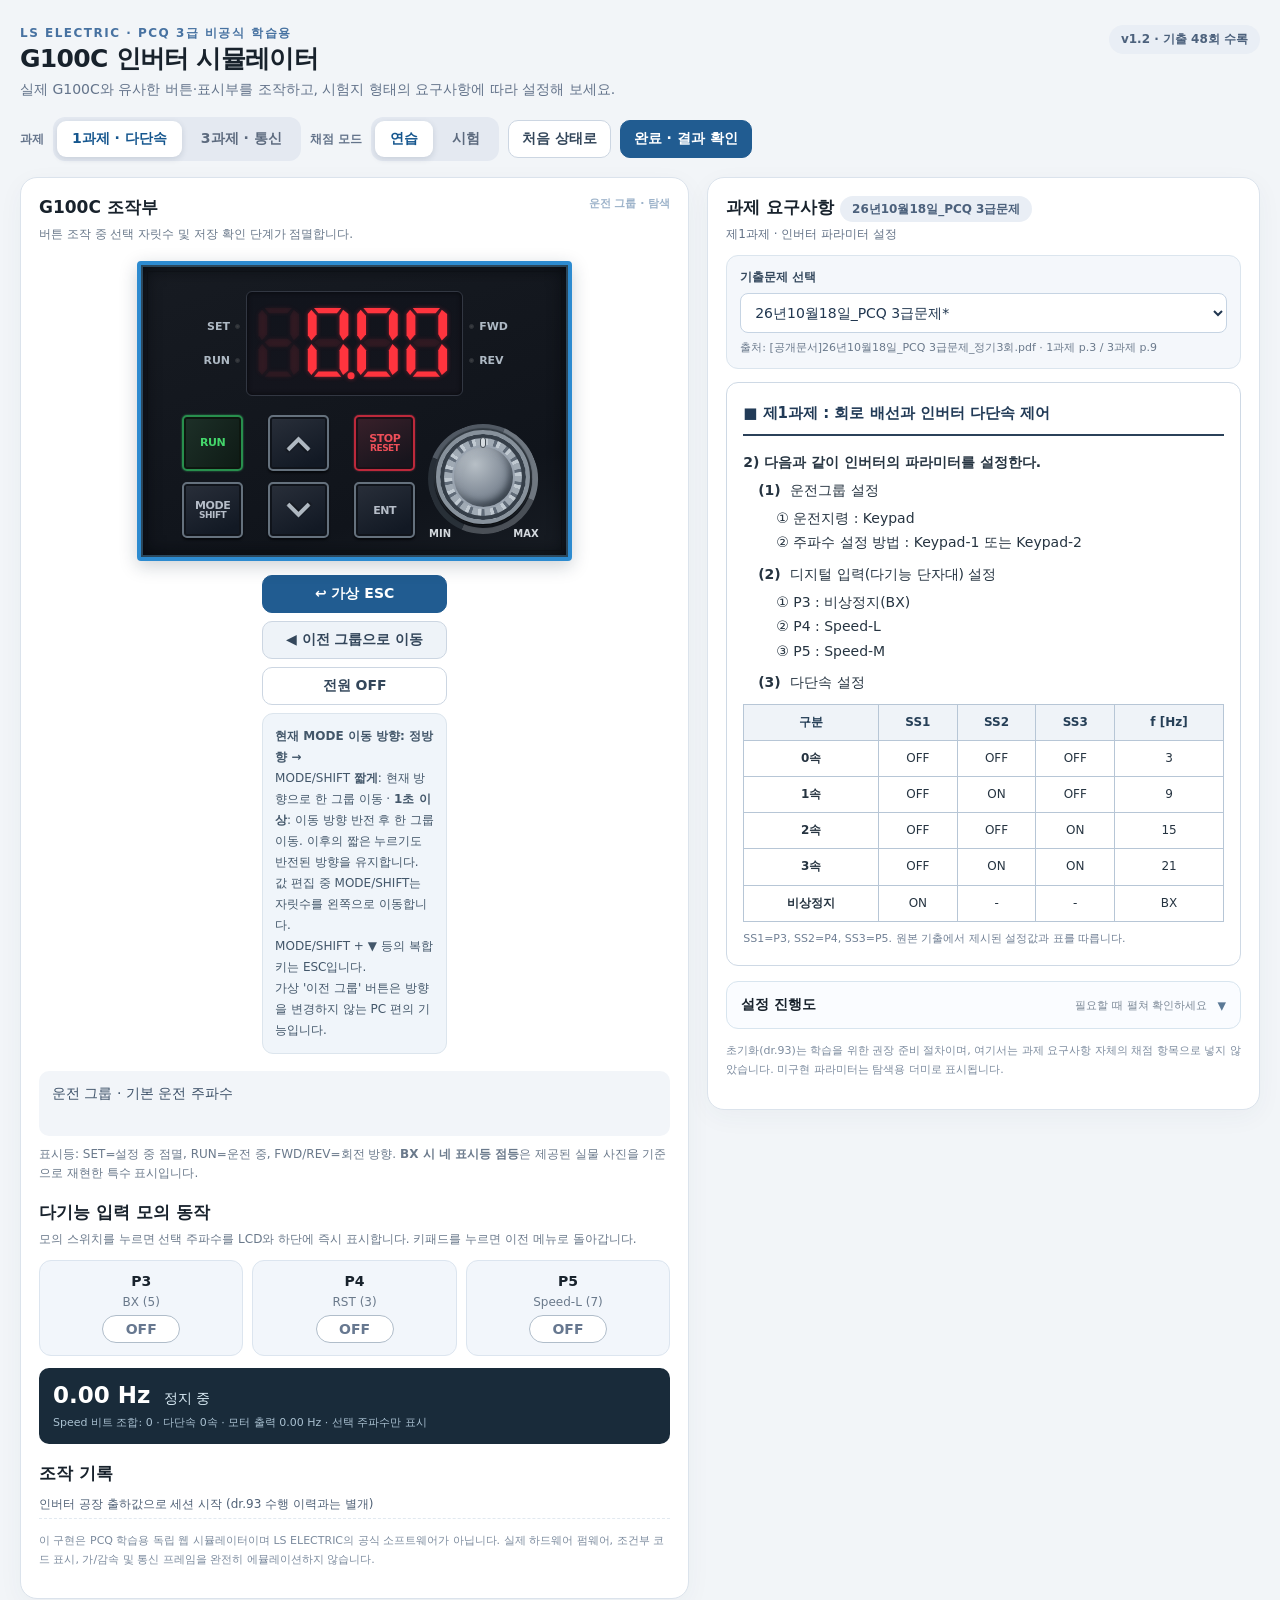
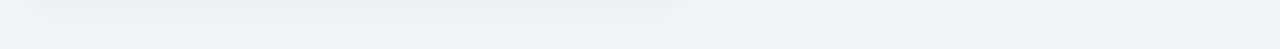
==== commit b3312545: "feat: label terminal patterns and confirm session resets" ====
--- a/offline/G100C_PCQ_시뮬레이터_v11_오프라인.html
+++ b/offline/G100C_PCQ_시뮬레이터_v11_오프라인.html
@@ -2,7 +2,7 @@
 <html lang="ko">
 <head>
 <meta charset="utf-8"><meta name="viewport" content="width=device-width,initial-scale=1">
-<title>G100C · PCQ 3급 인버터 조작 연습 v0.9</title>
+<title>G100C · PCQ 3급 인버터 조작 연습 v1.2</title>
 <style>
 :root{font-family:system-ui,"Malgun Gothic","Apple SD Gothic Neo",sans-serif;color:#18222c;background:#f2f5f8;font-size:14px}
 *{box-sizing:border-box}button,input,select{font:inherit}button{cursor:pointer}body{margin:0}.app{max-width:1480px;margin:auto;padding:25px 20px 50px}.heading{display:flex;justify-content:space-between;align-items:flex-start;gap:20px;margin-bottom:18px;flex-wrap:wrap}.heading h1{margin:0;font-size:25px;letter-spacing:-.7px}.heading p{margin:6px 0 0;color:#64748b}.eyebrow{font-size:12px;color:#4772a1;font-weight:800;letter-spacing:1.5px}.version{background:#e9eef5;color:#4c617c;border-radius:100px;padding:6px 12px;font-weight:650;font-size:12px}
@@ -220,7 +220,7 @@
 </head>
 <body>
 <div class="app">
-  <div class="heading"><div><div class="eyebrow">LS ELECTRIC · PCQ 3급 비공식 학습용</div><h1>G100C 인버터 시뮬레이터</h1><p>실제 G100C와 유사한 버튼·표시부를 조작하고, 시험지 형태의 요구사항에 따라 설정해 보세요.</p></div><span class="version">v1.1 · 기출 48회 수록</span></div>
+  <div class="heading"><div><div class="eyebrow">LS ELECTRIC · PCQ 3급 비공식 학습용</div><h1>G100C 인버터 시뮬레이터</h1><p>실제 G100C와 유사한 버튼·표시부를 조작하고, 시험지 형태의 요구사항에 따라 설정해 보세요.</p></div><span class="version">v1.2 · 기출 48회 수록</span></div>
   <div class="controls"><span class="controlLabel">과제</span><div class="pillGroup"><button id="task1" class="active" onclick="selectTask(1)">1과제 · 다단속</button><button id="task3" onclick="selectTask(3)">3과제 · 통신</button></div><span class="controlLabel">채점 모드</span><div class="pillGroup"><button id="practiceBtn" class="active" onclick="setMode('practice')">연습</button><button id="examBtn" onclick="setMode('exam')">시험</button></div><button class="btn" onclick="newSession()">처음 상태로</button><button class="btn primary" onclick="grade(true)">완료 · 결과 확인</button></div>
   <div class="layout">
     <section class="panel devicePanel"><h2>G100C 조작부 <span class="badgeInfo" id="screenState">운전 그룹 · 코드 탐색</span></h2><div class="minor">버튼 조작 중 선택 자릿수 및 저장 확인 단계가 점멸합니다.</div>
@@ -263,7 +263,7 @@
       <div class="sectionSpacer"></div><h2>조작 기록</h2><div class="log" id="log"></div><p class="footerDisclaimer">이 구현은 PCQ 학습용 독립 웹 시뮬레이터이며 LS ELECTRIC의 공식 소프트웨어가 아닙니다. 실제 하드웨어 펌웨어, 조건부 코드 표시, 가/감속 및 통신 프레임을 완전히 에뮬레이션하지 않습니다.</p>
     </section>
     <section class="panel rightPanel"><h2>과제 요구사항 <span id="taskTag" class="version">2026.10.17 기출</span></h2><div id="taskDesc" class="summaryline"></div>
-      <div class="examChooser"><label for="examSelect">기출문제 선택</label><select id="examSelect" onchange="chooseExam(this.value)"><option value="">기출 로딩 중...</option></select><div class="minor" id="examOrigin">시험일을 선택하면 1·3과제 요구사항을 함께 불러옵니다.</div></div>
+      <div class="examChooser"><label for="examSelect">기출문제 선택</label><select id="examSelect" onchange="chooseExam(this.value)"><option value="">기출 로딩 중...</option></select><div class="minor" id="examOrigin">시험일을 선택하면 1·3과제 요구사항을 함께 불러옵니다. * 표시는 P3·P4·P5 배치 유형입니다.</div></div>
       <div id="sourceWarning" class="validationWarning hidden" role="status"></div>
       <div class="examPaper" id="examPaper" aria-label="시험지 형식 과제 요구사항"></div>
       <details class="practiceDetails" id="practiceProgress"><summary>설정 진행도 <span class="progressPreview">필요할 때 펼쳐 확인하세요</span></summary>
@@ -288,7 +288,7 @@
 </div>
 <div class="toaster" id="toast"></div>
 <div class="modalWrap hidden" id="resultModal"><div class="modal"><div class="resultHead"><h2>설정 결과</h2><button class="btn" onclick="closeResult()">닫기 ✕</button></div><div class="resultScore" id="resultScore"></div><p id="resultDescription"></p><div id="resultItems"></div><div style="margin-top:17px;text-align:right"><button class="btn primary" onclick="closeResult()">확인</button></div></div></div>
-<script type="application/json" id="embeddedExamData">[{"schemaVersion":1,"id":"2026-10-18","date":"2026-10-18","title":"26년10월18일_PCQ 3급문제","source":{"filename":"[공개문서]26년10월18일_PCQ 3급문제_정기3회.pdf","sha256":"58a67cfbb3e06c1d63adee23077187ba587a9fa402a65af29733a7f2aa9ac212","pages":11,"task1Page":3,"task3Page":9},"task1":{"runCommand":"Keypad","frequencyMethods":["Keypad-1","Keypad-2"],"terminalFunctions":{"P3":"BX","P4":"Speed-L","P5":"Speed-M"},"speeds":{"0":{"switches":{"SS1":"OFF","SS2":"OFF","SS3":"OFF"},"hz":3.0},"1":{"switches":{"SS1":"OFF","SS2":"ON","SS3":"OFF"},"hz":9.0},"2":{"switches":{"SS1":"OFF","SS2":"OFF","SS3":"ON"},"hz":15.0},"3":{"switches":{"SS1":"OFF","SS2":"ON","SS3":"ON"},"hz":21.0},"bx":{"switches":{"SS1":"ON","SS2":"-","SS3":"-"},"display":"bX","source":"table"}},"sourceTableHasBxRow":true,"emergencyInstruction":null,"taskLabel":"회로 배선과 인버터 다단속 제어","sourceInstruction":"운전그룹 설정: 운전지령 Keypad / 주파수설정방법 Keypad-1 또는 Keypad-2; 디지털 입력 기능 및 다단속 설정은 표 참조"},"task3":{"taskLabel":"러닝머신제어","communicationRequired":true,"avoidAccelDecelChanges":true,"inverterParameters":{"runCommand":"Int 485","frequencyCommand":"Int 485"},"inverterRelatedRequirements":["4) 인버터의가속/감속시간은따로설정하지마시오.","7) PLC와인버터간RS-485 통신을수행하시오."],"operationSteps":[{"number":1,"text":"다음과같이 인버터의파라미터를설정한다.\n가. 운전그룹설정/ 운전지령: Int 485 / 주파수설정방법: Int 485","frequencies_hz":[],"motor_mentions":true},{"number":2,"text":"전원을투입하면정지램프(YL1)가 점등한다.","frequencies_hz":[],"motor_mentions":false},{"number":3,"text":"걷기버튼(PB1)을눌렀다떼면, 걷기상태램프(RL1)가 점등, 정지램프(YL1)는소등,\n유도전동기는7Hz로정회전한다.","frequencies_hz":[7.0],"motor_mentions":true},{"number":4,"text":"달리기버튼(PB2)을눌렀다떼면, 걷기상태램프(RL1)가 소등, 달리기상태램프(GL1)가 점등,\n유도전동기가20Hz로정회전한다.\n이때걷기상태램프(RL1)와달리기상태램프(GL1)는동시에점등하지않는다.","frequencies_hz":[20.0],"motor_mentions":true},{"number":5,"text":"경사도증가버튼(PB3)을누르는동안경사도(고) 램프(GL2)가 1초를주기(0.5초ON/ 0.5초OFF)로점멸한다.\n이때유도전동기는7㎐로정회전한다.","frequencies_hz":[7.0],"motor_mentions":true},{"number":6,"text":"경사도감소버튼(PB4)을누르는동안경사도(저) 램프(RL2)가 2초를주기(1초ON/ 1초OFF)로점멸한다.\n이때유도전동기는7㎐로정회전한다.","frequencies_hz":[7.0],"motor_mentions":true},{"number":7,"text":"걷기버튼(PB1)과달리기버튼(PB2)은후입력우선동작되어서로상태변화를할수있다.\n걷거나달리는중경사도증가버튼(PB3)· 경사도감소버튼(PB4)을누르면유도전동기는7㎐로정회전한다.","frequencies_hz":[7.0],"motor_mentions":true},{"number":8,"text":"동작중정지버튼(PB5)을누르면정지램프(YL1)를제외한모든램프는소등한다.\n정지램프(YL1)는3초동안점멸(0.5초ON, 0.5초OFF)하고, 이시간동안유도전동기는3㎐로역회전한다.\n3초후정지램프(YL1)가 계속점등하고, 유도전동기는정지한다.","frequencies_hz":[3.0],"motor_mentions":true},{"number":9,"text":"정지상태에서2) ~ 8)까지동작은반복할수있다.","frequencies_hz":[],"motor_mentions":false},{"number":10,"text":"진행중과전류가흐르면, OCR이동작하여전동기는정지한다.","frequencies_hz":[],"motor_mentions":true}]},"extraction":{"status":"auto_extracted","warnings":[],"task1PageText":"3. 동작사항\n1) 전원투입후MCCB를ON한다. PB6을누르면MC가 여자, 자기유지, 인버터가켜지고\nPB7로소자할수있다. OCR이Trip하면YL2가 점등하고, OCR이복귀하면소등한다.\n2) 다음과같이 인버터의파라미터를설정한다.\n(1) 운전그룹설정　①운전지령: Keypad, ②주파수설정방법: Keypad-1 또는Keypad-2\n(2) 디지털입력(다기능단자대) 설정①P3 : 비상정지(BX), ②P4 : Speed-L, ③P5 : Speed-M\n(3) 다단속설정\n구분 SS1 SS2 SS3 f [Hz]\n0속 OFF OFF OFF 3\n1속 OFF ON OFF 9\n2속 OFF OFF ON 15\n3속 OFF ON ON 21\n비상정지 ON - - bx\n- 3 -","task3PageText":"자격종목 PLC 제어기술자 3급 과제명 제3과제) PLC 공정제어\n■제3과제: 러닝머신제어(시험시간: 제2과제제3과제통합2시간)\n1. 과제목적\n일상생활에서자주볼수있는러닝머신의PLC 프로그램을작성할수있다. 특정버튼을누르면\n지정된속도와각도로러닝머신이움직인다. 또한, 정지스위치를누르면러닝머신은정지한다.\n2. 요구사항\n1) I/O List와타임차트를참고하여주어진시험시간내에동작사항에맞도록수험자가지참한PLC에 프로\n그래밍하시오.\n2) 과제제출이후에는프로그램을재작업할수없으니, 시험시간내에프로그램의시뮬레이션기능을활용\n하거나사전에전원을인가하여동작을점검하고제대로수행되는지프로그램을충분히테스트하시오.\n3) PLC에전원을공급할때오결선또는단자접속불량으로인해단락되지않도록주의하시오.\n4) 인버터의가속/감속시간은따로설정하지마시오.\n5) 걷기버튼, 달리기버튼, 경사도증가버튼, 경사도감소버튼, 정지버튼은\n각각 푸시버튼PB1, PB2, PB3, PB4, PB5로대체하시오.\n6) PLC 래더도작성시푸시버튼은타임차트에맞게양변환과음변환검출접점을이용하시오(오동작방지)\n7) PLC와인버터간RS-485 통신을수행하시오.\n3. 동작사항\n1) 다음과같이 인버터의파라미터를설정한다.\n가. 운전그룹설정/ 운전지령: Int 485 / 주파수설정방법: Int 485\n2) 전원을투입하면정지램프(YL1)가 점등한다.\n3) 걷기버튼(PB1)을눌렀다떼면, 걷기상태램프(RL1)가 점등, 정지램프(YL1)는소등,\n유도전동기는7Hz로정회전한다.\n4) 달리기버튼(PB2)을눌렀다떼면, 걷기상태램프(RL1)가 소등, 달리기상태램프(GL1)가 점등,\n유도전동기가20Hz로정회전한다.\n이때걷기상태램프(RL1)와달리기상태램프(GL1)는동시에점등하지않는다.\n5) 경사도증가버튼(PB3)을누르는동안경사도(고) 램프(GL2)가 1초를주기(0.5초ON/ 0.5초OFF)로점멸한다.\n이때유도전동기는7㎐로정회전한다.\n6) 경사도감소버튼(PB4)을누르는동안경사도(저) 램프(RL2)가 2초를주기(1초ON/ 1초OFF)로점멸한다.\n이때유도전동기는7㎐로정회전한다.\n7) 걷기버튼(PB1)과달리기버튼(PB2)은후입력우선동작되어서로상태변화를할수있다.\n걷거나달리는중경사도증가버튼(PB3)· 경사도감소버튼(PB4)을누르면유도전동기는7㎐로정회전한다.\n8) 동작중정지버튼(PB5)을누르면정지램프(YL1)를제외한모든램프는소등한다.\n정지램프(YL1)는3초동안점멸(0.5초ON, 0.5초OFF)하고, 이시간동안유도전동기는3㎐로역회전한다.\n3초후정지램프(YL1)가 계속점등하고, 유도전동기는정지한다.\n9) 정지상태에서2) ~ 8)까지동작은반복할수있다.\n10) 진행중과전류가흐르면, OCR이동작하여전동기는정지한다.\n- 9 -"}},{"schemaVersion":1,"id":"2026-10-17","date":"2026-10-17","title":"26년10월17일_PCQ 3급문제","source":{"filename":"[공개문서]26년10월17일_PCQ 3급문제_정기3회.pdf","sha256":"9a5eeb7bf017fff60f3ab47dd8331e29d232f9a958e66dbcf1e03261043612e5","pages":12,"task1Page":3,"task3Page":9},"task1":{"runCommand":"Keypad","frequencyMethods":["Keypad-1","Keypad-2"],"terminalFunctions":{"P3":"BX","P4":"Speed-L","P5":"Speed-M"},"speeds":{"0":{"switches":{"SS1":"OFF","SS2":"OFF","SS3":"OFF"},"hz":3.0},"1":{"switches":{"SS1":"OFF","SS2":"ON","SS3":"OFF"},"hz":9.0},"2":{"switches":{"SS1":"OFF","SS2":"OFF","SS3":"ON"},"hz":15.0},"3":{"switches":{"SS1":"OFF","SS2":"ON","SS3":"ON"},"hz":21.0},"bx":{"switches":{"SS1":"ON","SS2":"-","SS3":"-"},"display":"bX","source":"table"}},"sourceTableHasBxRow":true,"emergencyInstruction":null,"taskLabel":"회로 배선과 인버터 다단속 제어","sourceInstruction":"운전그룹 설정: 운전지령 Keypad / 주파수설정방법 Keypad-1 또는 Keypad-2; 디지털 입력 기능 및 다단속 설정은 표 참조"},"task3":{"taskLabel":"스마트팜설비제어","communicationRequired":true,"avoidAccelDecelChanges":true,"inverterParameters":{"runCommand":"Int 485","frequencyCommand":"Int 485"},"inverterRelatedRequirements":["4) 인버터의가속/감속시간은따로설정하지마시오.","7) PLC와인버터간RS-485 통신을수행하시오."],"operationSteps":[{"number":1,"text":"다음과같이인버터의파라미터를설정한다.\n가. 운전그룹설정/ 운전지령: Int 485 / 주파수설정방법: Int 485","frequencies_hz":[],"motor_mentions":true},{"number":2,"text":"동작이준비되면설비대기(YL1)가 점등한다. 동작스위치(PB1)를눌렀다떼면(음변환검출),\n설비대기(YL1)가 소등하며스마트팜설비를운전시킨다.\n운전을시작하면설비동작(GL1)이점등하며, 2초를주기(1초ON, 1초OFF)로조명동작(GL2)이점멸한다.\n이때물주입펌프용유도전동기가15Hz로정회전한다.","frequencies_hz":[15.0],"motor_mentions":true},{"number":3,"text":"고온경고센서(PB2)가 켜지면, 고온/저온경고(RL1)가 점등하고조명동작(GL2)이1초주기(0.5초ON, 0.5초\nOFF)로점멸한다. 유도전동기는20㎐로동작한다. 고온경고센서(PB2)가 꺼지면2) 동작으로복귀한다.","frequencies_hz":[20.0],"motor_mentions":true},{"number":4,"text":"저온경고센서(PB3)가 켜지면, 고온/저온경고(RL1)가 점등하고4초주기(2초ON, 2초OFF)로\n조명동작(GL2)이점멸한다. 저온경고센서(PB3)가 꺼지면, 2) 동작으로복귀한다.","frequencies_hz":[],"motor_mentions":false},{"number":5,"text":"건조경고센서(PB4)가 켜지면, 건조/습윤경고(RL2)가 점등하고, 물주입펌프용유도전동기가50Hz로\n정회전한다. 건조경고센서(PB4)가 꺼지면, 2) 동작으로복귀한다.","frequencies_hz":[50.0],"motor_mentions":true},{"number":6,"text":"습윤경고센서(PB5)가 켜지면, 건조/습윤경고(RL2)가 점등하고, 물주입펌프용유도전동기가정지한다.\n습윤경고센서(PB5)가 꺼지면, 2) 동작으로복귀한다.","frequencies_hz":[],"motor_mentions":true},{"number":7,"text":"설비가동작하는중에언제라도동작스위치(PB1)를누르면(양변환검출) 스마트팜설비가\n대기상태로들어가며, 유도전동기는4초동안2㎐로역회전한다. 4초후에는운전대기상대가된다.","frequencies_hz":[2.0],"motor_mentions":true},{"number":8,"text":"진행중과전류가흐르면, OCR이동작하여전동기는정지한다.","frequencies_hz":[],"motor_mentions":true}]},"extraction":{"status":"auto_extracted","warnings":[],"task1PageText":"3. 동작사항\n1) 전원투입후MCCB를ON한다. PB6을누르면MC가 여자, 자기유지, 인버터가켜지고\nPB7로소자할수있다. OCR이Trip하면YL2가 점등하고, OCR이복귀하면소등한다.\n2) 다음과같이 인버터의파라미터를설정한다.\n(1) 운전그룹설정　①운전지령: Keypad, ②주파수설정방법: Keypad-1 또는Keypad-2\n(2) 디지털입력(다기능단자대) 설정①P3 : 비상정지(BX), ②P4 : Speed-L, ③P5 : Speed-M\n(3) 다단속설정\n구분 SS1 SS2 SS3 f [Hz]\n0속 OFF OFF OFF 3\n1속 OFF ON OFF 9\n2속 OFF OFF ON 15\n3속 OFF ON ON 21\n비상정지 ON - - bx\n- 3 -","task3PageText":"자격종목 PLC 제어기술자 3급 과제명 제3과제) PLC 공정제어\n■제3과제: 스마트팜설비제어(시험시간: 제2과제제3과제통합2시간)\n1. 과제목적\n스마트팜설비에서외부온도, 습도조건에따라센서가동작, 조건에따라조광량및수분공급을제어할수있는\n식물재배설비의PLC 프로그램을작성할수있다.\n2. 요구사항\n1) I/O List와타임차트를참고하여주어진시험시간내에동작사항에맞도록수험자가지참한PLC에\n프로그래밍하시오.\n2) 과제제출이후에는프로그램을재작업할수없으니, 시험시간내에프로그램의시뮬레이션기능을활용\n하거나사전에전원을인가하여동작을점검하고제대로수행되는지프로그램을충분히테스트하시오.\n3) PLC에전원을공급할때오결선또는단자접속불량으로인해단락되지않도록주의하시오.\n4) 인버터의가속/감속시간은따로설정하지마시오.\n5) 고온경고센서, 저온경고센서, 건조경고센서, 습윤경고센서는\n각각 푸시버튼PB2, PB3, PB4, PB5로대체하시오.\n6) PLC 래더도작성시푸시버튼은타임차트에맞게양변환과음변환검출접점을이용하시오(오동작방지)\n7) PLC와인버터간RS-485 통신을수행하시오.\n3. 동작사항\n1) 다음과같이인버터의파라미터를설정한다.\n가. 운전그룹설정/ 운전지령: Int 485 / 주파수설정방법: Int 485\n2) 동작이준비되면설비대기(YL1)가 점등한다. 동작스위치(PB1)를눌렀다떼면(음변환검출),\n설비대기(YL1)가 소등하며스마트팜설비를운전시킨다.\n운전을시작하면설비동작(GL1)이점등하며, 2초를주기(1초ON, 1초OFF)로조명동작(GL2)이점멸한다.\n이때물주입펌프용유도전동기가15Hz로정회전한다.\n3) 고온경고센서(PB2)가 켜지면, 고온/저온경고(RL1)가 점등하고조명동작(GL2)이1초주기(0.5초ON, 0.5초\nOFF)로점멸한다. 유도전동기는20㎐로동작한다. 고온경고센서(PB2)가 꺼지면2) 동작으로복귀한다.\n4) 저온경고센서(PB3)가 켜지면, 고온/저온경고(RL1)가 점등하고4초주기(2초ON, 2초OFF)로\n조명동작(GL2)이점멸한다. 저온경고센서(PB3)가 꺼지면, 2) 동작으로복귀한다.\n5) 건조경고센서(PB4)가 켜지면, 건조/습윤경고(RL2)가 점등하고, 물주입펌프용유도전동기가50Hz로\n정회전한다. 건조경고센서(PB4)가 꺼지면, 2) 동작으로복귀한다.\n6) 습윤경고센서(PB5)가 켜지면, 건조/습윤경고(RL2)가 점등하고, 물주입펌프용유도전동기가정지한다.\n습윤경고센서(PB5)가 꺼지면, 2) 동작으로복귀한다.\n7) 설비가동작하는중에언제라도동작스위치(PB1)를누르면(양변환검출) 스마트팜설비가\n대기상태로들어가며, 유도전동기는4초동안2㎐로역회전한다. 4초후에는운전대기상대가된다.\n8) 진행중과전류가흐르면, OCR이동작하여전동기는정지한다.\n- 9 -"}},{"schemaVersion":1,"id":"2026-10-03","date":"2026-10-03","title":"26년10월3일_PCQ 3급문제","source":{"filename":"[공개문서]26년10월3일_PCQ 3급문제_상시7회.pdf","sha256":"ce27fbbd4fa2e187f293b458ee655dad96182c5cb91264c9265aa6e2f6c273f7","pages":11,"task1Page":3,"task3Page":9},"task1":{"runCommand":"Keypad","frequencyMethods":["Keypad-1","Keypad-2"],"terminalFunctions":{"P3":"BX","P4":"Speed-L","P5":"Speed-M"},"speeds":{"0":{"switches":{"SS1":"OFF","SS2":"OFF","SS3":"OFF"},"hz":20.0},"1":{"switches":{"SS1":"OFF","SS2":"ON","SS3":"OFF"},"hz":15.0},"2":{"switches":{"SS1":"OFF","SS2":"OFF","SS3":"ON"},"hz":12.0},"3":{"switches":{"SS1":"OFF","SS2":"ON","SS3":"ON"},"hz":25.0},"bx":{"switches":{"SS1":"ON","SS2":"-","SS3":"-"},"display":"bX","source":"table"}},"sourceTableHasBxRow":true,"emergencyInstruction":null,"taskLabel":"회로 배선과 인버터 다단속 제어","sourceInstruction":"운전그룹 설정: 운전지령 Keypad / 주파수설정방법 Keypad-1 또는 Keypad-2; 디지털 입력 기능 및 다단속 설정은 표 참조"},"task3":{"taskLabel":"양품생산","communicationRequired":true,"avoidAccelDecelChanges":true,"inverterParameters":{"runCommand":"Int 485","frequencyCommand":"Int 485"},"inverterRelatedRequirements":["4) 인버터의가속/감속시간은따로설정하지마시오.","7) PLC와인버터간RS-485 통신을수행하시오."],"operationSteps":[{"number":1,"text":"다음과같이 인버터의파라미터를설정한다.\n가. 운전그룹설정/ 운전지령: Int 485 / 주파수설정방법: Int 485","frequencies_hz":[],"motor_mentions":true},{"number":2,"text":"시작버튼(PB1)을눌렀다떼면6초를주기로생산중(YL1)이1초ON-1초OFF-2초ON-2초OFF를반복하며,\n유도전동기는20 ㎐로정회전한다.","frequencies_hz":[20.0],"motor_mentions":true},{"number":3,"text":"운전중SS1을ON(비상정지) 하거나OCR이동작하면전동기는정지한다.","frequencies_hz":[],"motor_mentions":true},{"number":4,"text":"양품센서(PB2)가 동작하는경우\n가. 양품_수량(GL1)이점등되고2초후소등된다.\n나. 다시양품센서(PB2)를눌렀다떼어양품_수량(GL1)이총5회점등되면생산_완료(GL2)가 점등되고,\n생산중(YL1)이소등되며, 유도전동기는25㎐로정회전한다.\n다. 재기동(PB4)을누르면, “2)”과정직전의준비상태로복귀한다. 이후다시시작버튼(PB1)을눌렀다떼면\n6초를주기로생산중(YL1)이점등과소등을반복하고유도전동기는20㎐로정회전한다.","frequencies_hz":[25.0,20.0],"motor_mentions":true},{"number":5,"text":"불량센서(PB3)가 동작하는경우\n가. 불량_수량(RL1)이점등되고2초후소등된다.\n나. 다시불량센서(PB3)를눌렀다떼어불량_수량(RL1)이총4회점등되면생산_중단(RL2)이점멸(0.5초\nON/0.5초OFF)하고, 생산중(YL1)이소등되며, 유도전동기는5㎐로역회전한다.\n다. 재기동(PB4)을누르면, “2)”과정직전의준비상태로복귀한다. 이후다시시작버튼(PB1)을눌렀다떼면\n6초를주기로생산중(YL1)이점등과소등을반복하고유도전동기는20㎐로정회전한다.","frequencies_hz":[5.0,20.0],"motor_mentions":true}]},"extraction":{"status":"auto_extracted","warnings":[],"task1PageText":"3. 동작사항\n1) 전원투입후MCCB를ON하면YL2가 점등한다. PB6을누르면MC가 여자, 자기유지, YL2가 소등,\n인버터가켜지고, PB7로소자할수있다. OCR이Trip하면MC가 소자한다.\n2) 다음과같이 인버터의파라미터를설정한다.\n(1) 운전그룹설정　①운전지령: Keypad, ②주파수설정방법: Keypad-1 또는Keypad-2\n(2) 디지털입력(다기능단자대) 설정①P3 : 비상정지(BX), ②P4 : Speed-L, ③P5 : Speed-M\n(3) 다단속설정\n구분 SS1 SS2 SS3 f [Hz]\n0속 OFF OFF OFF 20\n1속 OFF ON OFF 15\n2속 OFF OFF ON 12\n3속 OFF ON ON 25\n비상정지 ON - - bx\n- 3 -","task3PageText":"자격종목 PLC 제어기술자 3급 과제명 제3과제) PLC 공정제어\n■제3과제: 양품생산(시험시간: 제2과제제3과제통합2시간)\n1. 과제목적\n생산/제조공정에서생산된제품의정보(양품또는불량품)를센서를통해받아이를구분하여조건에따라제품을\n계속생산하거나중단하도록제어할수있는생산공정PLC 프로그램을작성할수있다.\n2. 요구사항\n1) I/O List와타임차트를참고하여주어진시험시간내에동작사항에맞도록수험자가지참한PLC에\n프로그래밍하시오.\n2) 과제제출이후에는프로그램을재작업할수없으니, 시험시간내에프로그램의시뮬레이션기능을활용\n하거나사전에전원을인가하여동작을점검하고제대로수행되는지프로그램을충분히테스트하시오.\n3) PLC에전원을공급할때오결선또는단자접속불량으로인해단락되지않도록주의하시오.\n4) 인버터의가속/감속시간은따로설정하지마시오.\n5) 양품센서, 불량센서는각각 푸시버튼PB2, PB3로대체하시오.\n6) PLC 래더도작성시푸시버튼은타임차트에맞게양변환과음변환검출접점을이용하시오(오동작방지)\n7) PLC와인버터간RS-485 통신을수행하시오.\n3. 동작사항\n1) 다음과같이 인버터의파라미터를설정한다.\n가. 운전그룹설정/ 운전지령: Int 485 / 주파수설정방법: Int 485\n2) 시작버튼(PB1)을눌렀다떼면6초를주기로생산중(YL1)이1초ON-1초OFF-2초ON-2초OFF를반복하며,\n유도전동기는20 ㎐로정회전한다.\n3) 운전중SS1을ON(비상정지) 하거나OCR이동작하면전동기는정지한다.\n4) 양품센서(PB2)가 동작하는경우\n가. 양품_수량(GL1)이점등되고2초후소등된다.\n나. 다시양품센서(PB2)를눌렀다떼어양품_수량(GL1)이총5회점등되면생산_완료(GL2)가 점등되고,\n생산중(YL1)이소등되며, 유도전동기는25㎐로정회전한다.\n다. 재기동(PB4)을누르면, “2)”과정직전의준비상태로복귀한다. 이후다시시작버튼(PB1)을눌렀다떼면\n6초를주기로생산중(YL1)이점등과소등을반복하고유도전동기는20㎐로정회전한다.\n5) 불량센서(PB3)가 동작하는경우\n가. 불량_수량(RL1)이점등되고2초후소등된다.\n나. 다시불량센서(PB3)를눌렀다떼어불량_수량(RL1)이총4회점등되면생산_중단(RL2)이점멸(0.5초\nON/0.5초OFF)하고, 생산중(YL1)이소등되며, 유도전동기는5㎐로역회전한다.\n다. 재기동(PB4)을누르면, “2)”과정직전의준비상태로복귀한다. 이후다시시작버튼(PB1)을눌렀다떼면\n6초를주기로생산중(YL1)이점등과소등을반복하고유도전동기는20㎐로정회전한다.\n- 9 -"}},{"schemaVersion":1,"id":"2026-09-30","date":"2026-09-30","title":"26년9월30일_PCQ 3급문제","source":{"filename":"[공개문서]26년9월30일_PCQ 3급문제.pdf","sha256":"38d7d6bd7f863956e26e1e231f94416eae118ee4ca07bc46a0c748f4f5b3c0e5","pages":12,"task1Page":3,"task3Page":10},"task1":{"runCommand":"Keypad","frequencyMethods":["Keypad-1","Keypad-2"],"terminalFunctions":{"P3":"BX","P4":"Speed-L","P5":"Speed-M"},"speeds":{"0":{"switches":{"SS1":"OFF","SS2":"OFF","SS3":"OFF"},"hz":5.0},"1":{"switches":{"SS1":"OFF","SS2":"ON","SS3":"OFF"},"hz":20.0},"2":{"switches":{"SS1":"OFF","SS2":"OFF","SS3":"ON"},"hz":25.0},"3":{"switches":{"SS1":"OFF","SS2":"ON","SS3":"ON"},"hz":30.0},"bx":{"switches":{"SS1":"ON","SS2":"-","SS3":"-"},"display":"bX","source":"table"}},"sourceTableHasBxRow":true,"emergencyInstruction":null,"taskLabel":"회로 배선과 인버터 다단속 제어","sourceInstruction":"운전그룹 설정: 운전지령 Keypad / 주파수설정방법 Keypad-1 또는 Keypad-2; 디지털 입력 기능 및 다단속 설정은 표 참조"},"task3":{"taskLabel":"양품생산","communicationRequired":true,"avoidAccelDecelChanges":true,"inverterParameters":{"runCommand":"Int 485","frequencyCommand":"Int 485"},"inverterRelatedRequirements":["4) 인버터의가속/감속시간은따로설정하지마시오.","7) PLC와인버터간RS-485 통신을수행하시오."],"operationSteps":[{"number":1,"text":"다음과같이 인버터의파라미터를설정한다.\n가. 운전그룹설정/ 운전지령: Int 485 / 주파수설정방법: Int 485","frequencies_hz":[],"motor_mentions":true},{"number":2,"text":"시작버튼(PB1)을눌렀다떼면6초를주기로생산중(YL1)이1초 ON-1초OFF-2초ON-2초OFF를반복하며,\n유도전동기는10 ㎐로정회전한다.","frequencies_hz":[10.0],"motor_mentions":true},{"number":3,"text":"운전중SS1을ON(비상정지) 하거나OCR이동작하면전동기는정지한다.","frequencies_hz":[],"motor_mentions":true},{"number":4,"text":"양품센서(PB2)가 동작하는경우\n가. 양품_수량(GL1)이점등되고1초후소등된다.\n나. 다시양품센서(PB2)를눌렀다떼어양품_수량(GL1)이총5회점등되면생산_완료(GL2)가 점등되고,\n생산중(YL1)이소등되며, 유도전동기는15㎐로정회전한다.\n다. 재기동(PB4)을누르면, “2)”과정직전의준비상태로복귀한다. 이후다시시작버튼(PB1)을눌렀다떼면\n6초를주기로생산중(YL1)이점등과소등을반복하고유도전동기는10㎐로정회전한다.","frequencies_hz":[15.0,10.0],"motor_mentions":true},{"number":5,"text":"불량센서(PB3)가 동작하는경우\n가. 불량_수량(RL1)이점등되고1초후소등된다.\n나. 다시불량센서(PB3)를눌렀다떼어불량_수량(RL1)이총4회점등되면생산_중단(RL2)이점등되고,\n생산중(YL1)이소등되며, 유도전동기는15㎐로역회전한다.\n다. 재기동(PB4)을누르면, “2)”과정직전의준비상태로복귀한다. 이후다시시작버튼(PB1)을눌렀다떼면\n6초를주기로생산중(YL1)이점등과소등을반복하고유도전동기는10㎐로정회전한다.","frequencies_hz":[15.0,10.0],"motor_mentions":true}]},"extraction":{"status":"auto_extracted","warnings":[],"task1PageText":"3. 동작사항\n1) 전원투입후MCCB를ON한다. YL2가 점등한다. PB6을누르면MC가 여자, 자기유지, YL2가 소등,\n인버터가켜지고PB7로소자할수있다. OCR이Trip하면MC가 소자, YL2가 점등한다.\n2) 다음과같이 인버터의파라미터를설정한다.\n(1) 운전그룹설정　①운전지령: Keypad, ②주파수설정방법: Keypad-1 또는Keypad-2\n(2) 디지털입력(다기능단자대) 설정①P3 : 비상정지(BX), ②P4 : Speed-L, ③P5 : Speed-M\n(3) 다단속설정\n구분 SS1 SS2 SS3 f [Hz]\n0속 OFF OFF OFF 5\n1속 OFF ON OFF 20\n2속 OFF OFF ON 25\n3속 OFF ON ON 30\n비상정지 ON - - bx\n- 3 -","task3PageText":"자격종목 PLC 제어기술자 3급 과제명 제3과제) PLC 공정제어\n■제3과제: 양품생산(시험시간: 제2과제제3과제통합2시간)\n1. 과제목적\n생산/제조공정에서생산된제품의정보(양품또는불량품)를센서를통해받아이를구분하여조건에따라제품을\n계속생산하거나중단하도록제어할수있는생산공정PLC 프로그램을작성할수있다.\n2. 요구사항\n1) I/O List와타임차트를참고하여주어진시험시간내에동작사항에맞도록수험자가지참한PLC에\n프로그래밍하시오.\n2) 과제제출이후에는프로그램을재작업할수없으니, 시험시간내에프로그램의시뮬레이션기능을활용\n하거나사전에전원을인가하여동작을점검하고제대로수행되는지프로그램을충분히테스트하시오.\n3) PLC에전원을공급할때오결선또는단자접속불량으로인해단락되지않도록주의하시오.\n4) 인버터의가속/감속시간은따로설정하지마시오.\n5) 양품센서, 불량센서는각각 푸시버튼PB2, PB3로대체하시오.\n6) PLC 래더도작성시푸시버튼은타임차트에맞게양변환과음변환검출접점을이용하시오(오동작방지)\n7) PLC와인버터간RS-485 통신을수행하시오.\n3. 동작사항\n1) 다음과같이 인버터의파라미터를설정한다.\n가. 운전그룹설정/ 운전지령: Int 485 / 주파수설정방법: Int 485\n2) 시작버튼(PB1)을눌렀다떼면6초를주기로생산중(YL1)이1초 ON-1초OFF-2초ON-2초OFF를반복하며,\n유도전동기는10 ㎐로정회전한다.\n3) 운전중SS1을ON(비상정지) 하거나OCR이동작하면전동기는정지한다.\n4) 양품센서(PB2)가 동작하는경우\n가. 양품_수량(GL1)이점등되고1초후소등된다.\n나. 다시양품센서(PB2)를눌렀다떼어양품_수량(GL1)이총5회점등되면생산_완료(GL2)가 점등되고,\n생산중(YL1)이소등되며, 유도전동기는15㎐로정회전한다.\n다. 재기동(PB4)을누르면, “2)”과정직전의준비상태로복귀한다. 이후다시시작버튼(PB1)을눌렀다떼면\n6초를주기로생산중(YL1)이점등과소등을반복하고유도전동기는10㎐로정회전한다.\n5) 불량센서(PB3)가 동작하는경우\n가. 불량_수량(RL1)이점등되고1초후소등된다.\n나. 다시불량센서(PB3)를눌렀다떼어불량_수량(RL1)이총4회점등되면생산_중단(RL2)이점등되고,\n생산중(YL1)이소등되며, 유도전동기는15㎐로역회전한다.\n다. 재기동(PB4)을누르면, “2)”과정직전의준비상태로복귀한다. 이후다시시작버튼(PB1)을눌렀다떼면\n6초를주기로생산중(YL1)이점등과소등을반복하고유도전동기는10㎐로정회전한다.\n- 10 -"}},{"schemaVersion":1,"id":"2026-08-23","date":"2026-08-23","title":"26년8월23일_PCQ 3급문제","source":{"filename":"[공개문서]26년8월23일_PCQ 3급문제.pdf","sha256":"98136b618bd224b1bb6a1ef246ccde2f2c5d2a554029913b84a1ea6c445e7028","pages":12,"task1Page":3,"task3Page":10},"task1":{"runCommand":"Keypad","frequencyMethods":["Keypad-1","Keypad-2"],"terminalFunctions":{"P3":"BX","P4":"Speed-L","P5":"Speed-M"},"speeds":{"0":{"switches":{"SS1":"OFF","SS2":"OFF","SS3":"OFF"},"hz":5.0},"1":{"switches":{"SS1":"OFF","SS2":"ON","SS3":"OFF"},"hz":15.0},"2":{"switches":{"SS1":"OFF","SS2":"OFF","SS3":"ON"},"hz":25.0},"3":{"switches":{"SS1":"OFF","SS2":"ON","SS3":"ON"},"hz":30.0},"bx":{"switches":{"SS1":"ON","SS2":"-","SS3":"-"},"display":"bX","source":"table"}},"sourceTableHasBxRow":true,"emergencyInstruction":null,"taskLabel":"회로 배선과 인버터 다단속 제어","sourceInstruction":"운전그룹 설정: 운전지령 Keypad / 주파수설정방법 Keypad-1 또는 Keypad-2; 디지털 입력 기능 및 다단속 설정은 표 참조"},"task3":{"taskLabel":"양품생산","communicationRequired":true,"avoidAccelDecelChanges":true,"inverterParameters":{"runCommand":"Int 485","frequencyCommand":"Int 485"},"inverterRelatedRequirements":["4) 인버터의가속/감속시간은따로설정하지마시오.","7) PLC와인버터간RS-485 통신을수행하시오."],"operationSteps":[{"number":1,"text":"다음과같이 인버터의파라미터를설정한다.\n가. 운전그룹설정/ 운전지령: Int 485 / 주파수설정방법: Int 485","frequencies_hz":[],"motor_mentions":true},{"number":2,"text":"시작버튼(PB1)을눌렀다떼면6초를주기로생산중(YL1)이1초ON-1초OFF-2초ON-2초OFF를반복하며,\n유도전동기는20 ㎐로정회전한다.","frequencies_hz":[20.0],"motor_mentions":true},{"number":3,"text":"운전중SS1을ON(비상정지) 하거나OCR이동작하면전동기는정지한다.","frequencies_hz":[],"motor_mentions":true},{"number":4,"text":"양품센서(PB2)가 동작하는경우\n가. 양품_수량(GL1)이점등되고2초후소등된다.\n나. 다시양품센서(PB2)를눌렀다떼어양품_수량(GL1)이총5회점등되면생산_완료(GL2)가 점등되고,\n생산중(YL1)이소등되며, 유도전동기는25㎐로정회전한다.\n다. 재기동(PB4)을누르면, “2)”과정직전의준비상태로복귀한다. 이후다시시작버튼(PB1)을눌렀다떼면\n6초를주기로생산중(YL1)이점등과소등을반복하고유도전동기는20㎐로정회전한다.","frequencies_hz":[25.0,20.0],"motor_mentions":true},{"number":5,"text":"불량센서(PB3)가 동작하는경우\n가. 불량_수량(RL1)이점등되고2초후소등된다.\n나. 다시불량센서(PB3)를눌렀다떼어불량_수량(RL1)이총4회점등되면생산_중단(RL2)이점멸(0.5초\nON/0.5초OFF)하고, 생산중(YL1)이소등되며, 유도전동기는5㎐로역회전한다.\n다. 재기동(PB4)을누르면, “2)”과정직전의준비상태로복귀한다. 이후다시시작버튼(PB1)을눌렀다떼면\n6초를주기로생산중(YL1)이점등과소등을반복하고유도전동기는20㎐로정회전한다.","frequencies_hz":[5.0,20.0],"motor_mentions":true}]},"extraction":{"status":"auto_extracted","warnings":[],"task1PageText":"3. 동작사항\n1) 전원투입후MCCB를ON한다. YL2가 점등한다. PB6을누르면MC가 여자, 자기유지, YL2가 소등,\n인버터가켜지고PB7로소자할수있다. OCR이Trip하면MC가 소자, YL2가 소등한다.\n2) 다음과같이 인버터의파라미터를설정한다.\n(1) 운전그룹설정　①운전지령: Keypad, ②주파수설정방법: Keypad-1 또는Keypad-2\n(2) 디지털입력(다기능단자대) 설정①P3 : 비상정지(BX), ②P4 : Speed-L, ③P5 : Speed-M\n(3) 다단속설정\n구분 SS1 SS2 SS3 f [Hz]\n0속 OFF OFF OFF 5\n1속 OFF ON OFF 15\n2속 OFF OFF ON 25\n3속 OFF ON ON 30\n비상정지 ON - - bx\n- 3 -","task3PageText":"자격종목 PLC 제어기술자 3급 과제명 제3과제) PLC 공정제어\n■제3과제: 양품생산(시험시간: 제2과제제3과제통합2시간)\n1. 과제목적\n생산/제조공정에서생산된제품의정보(양품또는불량품)를센서를통해받아이를구분하여조건에따라제품을\n계속생산하거나중단하도록제어할수있는생산공정PLC 프로그램을작성할수있다.\n2. 요구사항\n1) I/O List와타임차트를참고하여주어진시험시간내에동작사항에맞도록수험자가지참한PLC에\n프로그래밍하시오.\n2) 과제제출이후에는프로그램을재작업할수없으니, 시험시간내에프로그램의시뮬레이션기능을활용\n하거나사전에전원을인가하여동작을점검하고제대로수행되는지프로그램을충분히테스트하시오.\n3) PLC에전원을공급할때오결선또는단자접속불량으로인해단락되지않도록주의하시오.\n4) 인버터의가속/감속시간은따로설정하지마시오.\n5) 양품센서, 불량센서는각각 푸시버튼PB2, PB3로대체하시오.\n6) PLC 래더도작성시푸시버튼은타임차트에맞게양변환과음변환검출접점을이용하시오(오동작방지)\n7) PLC와인버터간RS-485 통신을수행하시오.\n3. 동작사항\n1) 다음과같이 인버터의파라미터를설정한다.\n가. 운전그룹설정/ 운전지령: Int 485 / 주파수설정방법: Int 485\n2) 시작버튼(PB1)을눌렀다떼면6초를주기로생산중(YL1)이1초ON-1초OFF-2초ON-2초OFF를반복하며,\n유도전동기는20 ㎐로정회전한다.\n3) 운전중SS1을ON(비상정지) 하거나OCR이동작하면전동기는정지한다.\n4) 양품센서(PB2)가 동작하는경우\n가. 양품_수량(GL1)이점등되고2초후소등된다.\n나. 다시양품센서(PB2)를눌렀다떼어양품_수량(GL1)이총5회점등되면생산_완료(GL2)가 점등되고,\n생산중(YL1)이소등되며, 유도전동기는25㎐로정회전한다.\n다. 재기동(PB4)을누르면, “2)”과정직전의준비상태로복귀한다. 이후다시시작버튼(PB1)을눌렀다떼면\n6초를주기로생산중(YL1)이점등과소등을반복하고유도전동기는20㎐로정회전한다.\n5) 불량센서(PB3)가 동작하는경우\n가. 불량_수량(RL1)이점등되고2초후소등된다.\n나. 다시불량센서(PB3)를눌렀다떼어불량_수량(RL1)이총4회점등되면생산_중단(RL2)이점멸(0.5초\nON/0.5초OFF)하고, 생산중(YL1)이소등되며, 유도전동기는5㎐로역회전한다.\n다. 재기동(PB4)을누르면, “2)”과정직전의준비상태로복귀한다. 이후다시시작버튼(PB1)을눌렀다떼면\n6초를주기로생산중(YL1)이점등과소등을반복하고유도전동기는20㎐로정회전한다.\n- 10 -"}},{"schemaVersion":1,"id":"2026-07-12","date":"2026-07-12","title":"26년7월12일_PCQ 3급문제","source":{"filename":"[공개문서]26년7월12일_PCQ 3급문제.pdf","sha256":"db69202128b1709ab444fecffd4acb6337b27dae4ddc33955f816b4d3e23e9b3","pages":12,"task1Page":3,"task3Page":10},"task1":{"runCommand":"Keypad","frequencyMethods":["Keypad-1","Keypad-2"],"terminalFunctions":{"P3":"BX","P4":"Speed-L","P5":"Speed-M"},"speeds":{"0":{"switches":{"SS1":"OFF","SS2":"OFF","SS3":"OFF"},"hz":6.0},"1":{"switches":{"SS1":"OFF","SS2":"ON","SS3":"OFF"},"hz":10.0},"2":{"switches":{"SS1":"OFF","SS2":"OFF","SS3":"ON"},"hz":15.0},"3":{"switches":{"SS1":"OFF","SS2":"ON","SS3":"ON"},"hz":20.0},"bx":{"switches":{"SS1":"ON","SS2":"-","SS3":"-"},"display":"bX","source":"table"}},"sourceTableHasBxRow":true,"emergencyInstruction":null,"taskLabel":"회로 배선과 인버터 다단속 제어","sourceInstruction":"운전그룹 설정: 운전지령 Keypad / 주파수설정방법 Keypad-1 또는 Keypad-2; 디지털 입력 기능 및 다단속 설정은 표 참조"},"task3":{"taskLabel":"자동세차기제어","communicationRequired":true,"avoidAccelDecelChanges":true,"inverterParameters":{"runCommand":"Int 485","frequencyCommand":"Int 485"},"inverterRelatedRequirements":["4) 인버터의가속/감속시간은따로설정하지마시오.","7) PLC와인버터간RS-485 통신을수행하시오."],"operationSteps":[{"number":1,"text":"다음과같이 인버터의파라미터를설정한다.\n가. 운전그룹설정/ 운전지령: Int 485 / 주파수설정방법: Int 485","frequencies_hz":[],"motor_mentions":true},{"number":2,"text":"전원을투입하면세차완료(RL2)가 점등하고, 유도전동기는2㎐로역회전한다.","frequencies_hz":[2.0],"motor_mentions":true},{"number":3,"text":"기동스위치(PB1)를누르면세차완료(RL2)가 소등하고, 유도전동기는정지하며,\n세차중(YL1)이2초주기(1초ON/ 1초OFF)로점멸한다.","frequencies_hz":[],"motor_mentions":true},{"number":4,"text":"차량진입센서(PB2)를누르면, 유도전동기는20㎐로정회전한다.","frequencies_hz":[20.0],"motor_mentions":true},{"number":5,"text":"차량이특정위치에도착, 물공급센서(PB3)를누르면, 물공급을위해펌프동작(GL1)이점등하고,\n유도전동기는10㎐로정회전한다.","frequencies_hz":[10.0],"motor_mentions":true},{"number":6,"text":"차량이특정위치에도착, 세제공급센서(PB4)를누르면, 펌프동작(GL1)은소등하고,\n세제공급을위해세제투입(GL2)이3초동안점등하며, 소등할때유도전동기는20㎐로정회전한다.","frequencies_hz":[20.0],"motor_mentions":true},{"number":7,"text":"차량이특정위치에도착, 물공급센서(PB3)를누르면, 물공급을위해펌프동작(GL1)이점등하고,\n유도전동기는10㎐로정회전한다.","frequencies_hz":[10.0],"motor_mentions":true},{"number":8,"text":"차량이특정위치에도착, 건조센서(PB5)를누르면펌프동작(GL1)이소등하고, 누르는동안에는\n차량건조를위해건조동작(RL1)이점등한다.\n건조센서(PB5)가 꺼지면건조동작(RL1)과세차중(YL1)이소등하고, 세차완료(RL2)가 점등한다.\n이때유도전동기는2㎐로역회전한다.","frequencies_hz":[2.0],"motor_mentions":true},{"number":9,"text":"다시기동스위치(PB1)을누르면3)~9) 과정이반복된다.","frequencies_hz":[],"motor_mentions":false},{"number":10,"text":"진행중과전류가흐르면, OCR이동작하여전동기는정지한다.","frequencies_hz":[],"motor_mentions":true}]},"extraction":{"status":"auto_extracted","warnings":[],"task1PageText":"3. 동작사항\n1) 전원투입후MCCB를ON한다. YL2가 점등한다. PB6을누르면MC가 여자, 자기유지, YL2가 소등,\n인버터가켜지고PB7로소자할수있다. OCR이Trip하면MC가 소자, YL2가 소등한다.\n2) 다음과같이 인버터의파라미터를설정한다.\n(1) 운전그룹설정　①운전지령: Keypad, ②주파수설정방법: Keypad-1 또는Keypad-2\n(2) 디지털입력(다기능단자대) 설정①P3 : 비상정지(BX), ②P4 : Speed-L, ③P5 : Speed-M\n(3) 다단속설정\n구분 SS1 SS2 SS3 f [Hz]\n0속 OFF OFF OFF 6\n1속 OFF ON OFF 10\n2속 OFF OFF ON 15\n3속 OFF ON ON 20\n비상정지 ON - - bx\n- 3 -","task3PageText":"자격종목 PLC 제어기술자 3급 과제명 제3과제) PLC 공정제어\n■제3과제: 자동세차기제어(시험시간: 제2과제제3과제통합2시간)\n1. 과제목적\n일상생활에서쉽게볼수있는자동세차기의PLC 프로그램을작성할수있다.\n2. 요구사항\n1) I/O List와타임차트를참고하여주어진시험시간내에동작사항에맞도록수험자가지참한PLC에\n프로그래밍하시오.\n2) 과제제출이후에는프로그램을재작업할수없으니, 시험시간내에프로그램의시뮬레이션기능을활용\n하거나사전에전원을인가하여동작을점검하고제대로수행되는지프로그램을충분히테스트하시오.\n3) PLC에전원을공급할때오결선또는단자접속불량으로인해단락되지않도록주의하시오.\n4) 인버터의가속/감속시간은따로설정하지마시오.\n5) 차량진입센서, 물공급센서, 세제공급센서, 건조센서는각각 푸시버튼PB2, PB3, PB4, PB5로대체하시오.\n6) PLC 래더도작성시푸시버튼은타임차트에맞게양변환과음변환검출접점을이용하시오(오동작방지)\n7) PLC와인버터간RS-485 통신을수행하시오.\n3. 동작사항\n1) 다음과같이 인버터의파라미터를설정한다.\n가. 운전그룹설정/ 운전지령: Int 485 / 주파수설정방법: Int 485\n2) 전원을투입하면세차완료(RL2)가 점등하고, 유도전동기는2㎐로역회전한다.\n3) 기동스위치(PB1)를누르면세차완료(RL2)가 소등하고, 유도전동기는정지하며,\n세차중(YL1)이2초주기(1초ON/ 1초OFF)로점멸한다.\n4) 차량진입센서(PB2)를누르면, 유도전동기는20㎐로정회전한다.\n5) 차량이특정위치에도착, 물공급센서(PB3)를누르면, 물공급을위해펌프동작(GL1)이점등하고,\n유도전동기는10㎐로정회전한다.\n6) 차량이특정위치에도착, 세제공급센서(PB4)를누르면, 펌프동작(GL1)은소등하고,\n세제공급을위해세제투입(GL2)이3초동안점등하며, 소등할때유도전동기는20㎐로정회전한다.\n7) 차량이특정위치에도착, 물공급센서(PB3)를누르면, 물공급을위해펌프동작(GL1)이점등하고,\n유도전동기는10㎐로정회전한다.\n8) 차량이특정위치에도착, 건조센서(PB5)를누르면펌프동작(GL1)이소등하고, 누르는동안에는\n차량건조를위해건조동작(RL1)이점등한다.\n건조센서(PB5)가 꺼지면건조동작(RL1)과세차중(YL1)이소등하고, 세차완료(RL2)가 점등한다.\n이때유도전동기는2㎐로역회전한다.\n9) 다시기동스위치(PB1)을누르면3)~9) 과정이반복된다.\n10) 진행중과전류가흐르면, OCR이동작하여전동기는정지한다.\n- 10 -"}},{"schemaVersion":1,"id":"2026-07-11","date":"2026-07-11","title":"26년7월11일_PCQ 3급문제","source":{"filename":"[공개문서]26년7월11일_PCQ 3급문제.pdf","sha256":"198136d051737ac05c16a1392d7bba4d468716a385cd5d9cafd60c1304901ba0","pages":12,"task1Page":3,"task3Page":10},"task1":{"runCommand":"Keypad","frequencyMethods":["Keypad-1","Keypad-2"],"terminalFunctions":{"P3":"BX","P4":"Speed-L","P5":"Speed-M"},"speeds":{"0":{"switches":{"SS1":"OFF","SS2":"OFF","SS3":"OFF"},"hz":6.0},"1":{"switches":{"SS1":"OFF","SS2":"ON","SS3":"OFF"},"hz":10.0},"2":{"switches":{"SS1":"OFF","SS2":"OFF","SS3":"ON"},"hz":15.0},"3":{"switches":{"SS1":"OFF","SS2":"ON","SS3":"ON"},"hz":20.0},"bx":{"switches":{"SS1":"ON","SS2":"-","SS3":"-"},"display":"bX","source":"table"}},"sourceTableHasBxRow":true,"emergencyInstruction":null,"taskLabel":"회로 배선과 인버터 다단속 제어","sourceInstruction":"운전그룹 설정: 운전지령 Keypad / 주파수설정방법 Keypad-1 또는 Keypad-2; 디지털 입력 기능 및 다단속 설정은 표 참조"},"task3":{"taskLabel":"절단기제어","communicationRequired":true,"avoidAccelDecelChanges":true,"inverterParameters":{"runCommand":"Int 485","frequencyCommand":"Int 485"},"inverterRelatedRequirements":["4) 인버터의가속/감속시간은따로설정하지마시오.","7) PLC와인버터간RS-485 통신을수행하시오."],"operationSteps":[{"number":1,"text":"다음과같이 인버터의파라미터를설정한다.\n가. 운전그룹설정/ 운전지령: Int 485 / 주파수설정방법: Int 485","frequencies_hz":[],"motor_mentions":true},{"number":2,"text":"준비상태에서는커팅완료(GL2)가 점등한다.","frequencies_hz":[],"motor_mentions":false},{"number":3,"text":"기동스위치(PB1)를눌렀다떼면설비동작램프(YL1)가 점등하고, 유도전동기는5㎐로정회전한다.","frequencies_hz":[5.0],"motor_mentions":true},{"number":4,"text":"물체감지센서(PB2)를누르면, 유도전동기는10Hz로정회전한다.","frequencies_hz":[10.0],"motor_mentions":true},{"number":5,"text":"정위치센서(PB3)를누르면, 톱날전진(RL1)이점등하고, 유도전동기는5㎐로정회전한다.","frequencies_hz":[5.0],"motor_mentions":true},{"number":6,"text":"정위치센서(PB3)를한번더누르면톱날전진(RL1)은소등, 톱날후진(GL1)은점등,\n유도전동기는5㎐로역회전한다.","frequencies_hz":[5.0],"motor_mentions":true},{"number":7,"text":"물체감지센서(PB2)를누르면, 톱날후진(GL1)과설비동작램프(YL1)는소등, 커팅완료(GL2)는점등,\n유도전동기는정지하고회로는준비상태로돌아간다.","frequencies_hz":[],"motor_mentions":true},{"number":8,"text":"다시기동스위치(PB1)를눌렀다떼면회로는반복해서동작한다.","frequencies_hz":[],"motor_mentions":false},{"number":9,"text":"동작중에비상안전스위치(PB4)를누르면설비동작램프(YL1)는소등,\n비상램프(RL2)는 2초주기(1초점등, 1초소등)로점멸, 유도전동기는정지한다.","frequencies_hz":[],"motor_mentions":true},{"number":10,"text":"비상안전스위치해제(PB5)를눌렀다떼면비상램프(RL2)는소등하고회로는초기화되어","frequencies_hz":[],"motor_mentions":false},{"number":2,"text":"번상태로돌아가다시동작을반복할수있다.","frequencies_hz":[],"motor_mentions":false}]},"extraction":{"status":"auto_extracted","warnings":[],"task1PageText":"3. 동작사항\n1) 전원투입후MCCB를ON한다. YL2가 점등한다. PB6을누르면MC가 여자, 자기유지, YL2가 소등,\n인버터가켜지고PB7로소자할수있다. OCR이Trip하면MC가 소자, YL2가 소등한다.\n2) 다음과같이 인버터의파라미터를설정한다.\n(1) 운전그룹설정　①운전지령: Keypad, ②주파수설정방법: Keypad-1 또는Keypad-2\n(2) 디지털입력(다기능단자대) 설정①P3 : 비상정지(BX), ②P4 : Speed-L, ③P5 : Speed-M\n(3) 다단속설정\n구분 SS1 SS2 SS3 f [Hz]\n0속 OFF OFF OFF 6\n1속 OFF ON OFF 10\n2속 OFF OFF ON 15\n3속 OFF ON ON 20\n비상정지 ON - - bx\n- 3 -","task3PageText":"자격종목 PLC 제어기술자 3급 과제명 제3과제) PLC 공정제어\n■제3과제: 절단기제어(시험시간: 제2과제제3과제통합2시간)\n1. 과제목적\n생산된제품을일정한간격으로절단하는절단공정을제어하는PLC 프로그램을작성할수있다.\n2. 요구사항\n1) I/O List와타임차트를참고하여주어진시험시간내에동작사항에맞도록수험자가지참한PLC에\n프로그래밍하시오.\n2) 과제제출이후에는프로그램을재작업할수없으니, 시험시간내에프로그램의시뮬레이션기능을활용\n하거나사전에전원을인가하여동작을점검하고제대로수행되는지프로그램을충분히테스트하시오.\n3) PLC에전원을공급할때오결선또는단자접속불량으로인해단락되지않도록주의하시오.\n4) 인버터의가속/감속시간은따로설정하지마시오.\n5) 물체감지센서, 정위치센서는각각 푸시버튼PB2, PB3으로대체하시오.\n6) PLC 래더도작성시푸시버튼은타임차트에맞게양변환과음변환검출접점을이용하시오(오동작방지)\n7) PLC와인버터간RS-485 통신을수행하시오.\n3. 동작사항\n1) 다음과같이 인버터의파라미터를설정한다.\n가. 운전그룹설정/ 운전지령: Int 485 / 주파수설정방법: Int 485\n2) 준비상태에서는커팅완료(GL2)가 점등한다.\n3) 기동스위치(PB1)를눌렀다떼면설비동작램프(YL1)가 점등하고, 유도전동기는5㎐로정회전한다.\n4) 물체감지센서(PB2)를누르면, 유도전동기는10Hz로정회전한다.\n5) 정위치센서(PB3)를누르면, 톱날전진(RL1)이점등하고, 유도전동기는5㎐로정회전한다.\n6) 정위치센서(PB3)를한번더누르면톱날전진(RL1)은소등, 톱날후진(GL1)은점등,\n유도전동기는5㎐로역회전한다.\n7) 물체감지센서(PB2)를누르면, 톱날후진(GL1)과설비동작램프(YL1)는소등, 커팅완료(GL2)는점등,\n유도전동기는정지하고회로는준비상태로돌아간다.\n8) 다시기동스위치(PB1)를눌렀다떼면회로는반복해서동작한다.\n9) 동작중에비상안전스위치(PB4)를누르면설비동작램프(YL1)는소등,\n비상램프(RL2)는 2초주기(1초점등, 1초소등)로점멸, 유도전동기는정지한다.\n10) 비상안전스위치해제(PB5)를눌렀다떼면비상램프(RL2)는소등하고회로는초기화되어\n2)번상태로돌아가다시동작을반복할수있다.\n- 10 -"}},{"schemaVersion":1,"id":"2026-06-21","date":"2026-06-21","title":"26년6월21일_PCQ 3급문제","source":{"filename":"[공개문서]26년6월21일_PCQ 3급문제_상시4회.pdf","sha256":"837207d7ff92a9497b5c35e4dd95b5bad11bd62a2208f91d786bab8589bcbf9a","pages":12,"task1Page":3,"task3Page":9},"task1":{"runCommand":"Keypad","frequencyMethods":["Keypad-1","Keypad-2"],"terminalFunctions":{"P3":"BX","P4":"Speed-L","P5":"Speed-M"},"speeds":{"0":{"switches":{"SS1":"OFF","SS2":"OFF","SS3":"OFF"},"hz":4.0},"1":{"switches":{"SS1":"OFF","SS2":"ON","SS3":"OFF"},"hz":12.0},"2":{"switches":{"SS1":"OFF","SS2":"OFF","SS3":"ON"},"hz":20.0},"3":{"switches":{"SS1":"OFF","SS2":"ON","SS3":"ON"},"hz":24.0},"bx":{"switches":{"SS1":"ON","SS2":"-","SS3":"-"},"display":"bX","source":"table"}},"sourceTableHasBxRow":true,"emergencyInstruction":null,"taskLabel":"회로 배선과 인버터 다단속 제어","sourceInstruction":"운전그룹 설정: 운전지령 Keypad / 주파수설정방법 Keypad-1 또는 Keypad-2; 디지털 입력 기능 및 다단속 설정은 표 참조"},"task3":{"taskLabel":"스마트팜설비제어","communicationRequired":true,"avoidAccelDecelChanges":true,"inverterParameters":{"runCommand":"Int 485","frequencyCommand":"Int 485"},"inverterRelatedRequirements":["4) 인버터의가속/감속시간은따로설정하지마시오.","7) PLC와인버터간RS-485 통신을수행하시오."],"operationSteps":[{"number":1,"text":"다음과같이인버터의파라미터를설정한다.\n가. 운전그룹설정/ 운전지령: Int 485 / 주파수설정방법: Int 485","frequencies_hz":[],"motor_mentions":true},{"number":2,"text":"동작이준비되면설비대기(YL1)가 점등한다. 동작스위치(PB1)를누르면설비대기(YL1)가 소등하며,\n떼면(음변환검출) 스마트팜설비를운전시킨다. 운전을시작하면설비동작(GL1)이점등하며2초를주기\n(1초ON, 1초OFF)로조명동작(GL2)이점멸한다. 이때물주입펌프용유도전동기가20Hz로정회전한다.","frequencies_hz":[20.0],"motor_mentions":true},{"number":3,"text":"고온경고센서(PB2)가 켜지면, 조명동작(GL2)은1초주기(0.5초ON, 0.5초OFF)로점멸한다.\n1초후고온/저온경고(RL1)가 점등하고고온경고센서(PB2)가 꺼지면조명동작(GL2)은즉시,\n고온/저온경고(RL1)는1초후복귀한다.","frequencies_hz":[],"motor_mentions":false},{"number":4,"text":"저온경고센서(PB3)가 켜지면, 조명동작(GL2)은4초주기(2초ON, 2초OFF)로점멸한다.\n1초후고온/저온경고(RL1)가 점등하고저온경고센서(PB3)가 꺼지면조명동작(GL2)은즉시,\n고온/저온경고(RL1)는1초후복귀한다.","frequencies_hz":[],"motor_mentions":false},{"number":5,"text":"건조경고센서(PB4)가 켜지면, 건조/습윤경고(RL2)가 점등하고, 물주입펌프용유도전동기가\n25Hz로정회전한다. 건조경고센서(PB4)가 꺼지면, 2) 동작으로복귀한다.","frequencies_hz":[25.0],"motor_mentions":true},{"number":6,"text":"습윤경고센서(PB5)가 켜지면, 건조/습윤경고(RL2)가 점등하고, 물주입펌프용유도전동기가정지한다.\n습윤경고센서(PB5)가 꺼지면, 2) 동작으로복귀한다.","frequencies_hz":[],"motor_mentions":true},{"number":7,"text":"설비가동작하는중에언제라도동작스위치(PB1)를누르면(양변환검출) 스마트팜설비가동작을멈추며,\n떼면(음변환검출) 2) 동작으로복귀한다.","frequencies_hz":[],"motor_mentions":false},{"number":8,"text":"진행중과전류가흐르면, OCR이동작하여전동기는정지한다.","frequencies_hz":[],"motor_mentions":true}]},"extraction":{"status":"auto_extracted","warnings":[],"task1PageText":"3. 동작사항\n1) 전원투입후MCCB를ON한다. PB6을누르면MC가 여자, 자기유지, 인버터가켜지고\nPB7로소자할수있다. OCR이Trip하면YL2가 점등하고, OCR이복귀하면소등한다.\n2) 다음과같이 인버터의파라미터를설정한다.\n(1) 운전그룹설정　①운전지령: Keypad, ②주파수설정방법: Keypad-1 또는Keypad-2\n(2) 디지털입력(다기능단자대) 설정①P3 : 비상정지(BX), ②P4 : Speed-L, ③P5 : Speed-M\n(3) 다단속설정\n구분 SS1 SS2 SS3 f [Hz]\n0속 OFF OFF OFF 4\n1속 OFF ON OFF 12\n2속 OFF OFF ON 20\n3속 OFF ON ON 24\n비상정지 ON - - bx\n- 3 -","task3PageText":"자격종목 PLC 제어기술자 3급 과제명 제3과제) PLC 공정제어\n■제3과제: 스마트팜설비제어(시험시간: 제2과제제3과제통합2시간)\n1. 과제목적\n스마트팜설비에서외부온도, 습도조건에따라센서가동작, 조건에따라조광량및수분공급을제어할수있는\n식물재배설비의PLC 프로그램을작성할수있다.\n2. 요구사항\n1) I/O List와타임차트를참고하여주어진시험시간내에동작사항에맞도록수험자가지참한PLC에\n프로그래밍하시오.\n2) 과제제출이후에는프로그램을재작업할수없으니, 시험시간내에프로그램의시뮬레이션기능을활용\n하거나사전에전원을인가하여동작을점검하고제대로수행되는지프로그램을충분히테스트하시오.\n3) PLC에전원을공급할때오결선또는단자접속불량으로인해단락되지않도록주의하시오.\n4) 인버터의가속/감속시간은따로설정하지마시오.\n5) 고온경고센서, 저온경고센서, 건조경고센서, 습윤경고센서는\n각각 푸시버튼PB2, PB3, PB4, PB5로대체하시오.\n6) PLC 래더도작성시푸시버튼은타임차트에맞게양변환과음변환검출접점을이용하시오(오동작방지)\n7) PLC와인버터간RS-485 통신을수행하시오.\n3. 동작사항\n1) 다음과같이인버터의파라미터를설정한다.\n가. 운전그룹설정/ 운전지령: Int 485 / 주파수설정방법: Int 485\n2) 동작이준비되면설비대기(YL1)가 점등한다. 동작스위치(PB1)를누르면설비대기(YL1)가 소등하며,\n떼면(음변환검출) 스마트팜설비를운전시킨다. 운전을시작하면설비동작(GL1)이점등하며2초를주기\n(1초ON, 1초OFF)로조명동작(GL2)이점멸한다. 이때물주입펌프용유도전동기가20Hz로정회전한다.\n3) 고온경고센서(PB2)가 켜지면, 조명동작(GL2)은1초주기(0.5초ON, 0.5초OFF)로점멸한다.\n1초후고온/저온경고(RL1)가 점등하고고온경고센서(PB2)가 꺼지면조명동작(GL2)은즉시,\n고온/저온경고(RL1)는1초후복귀한다.\n4) 저온경고센서(PB3)가 켜지면, 조명동작(GL2)은4초주기(2초ON, 2초OFF)로점멸한다.\n1초후고온/저온경고(RL1)가 점등하고저온경고센서(PB3)가 꺼지면조명동작(GL2)은즉시,\n고온/저온경고(RL1)는1초후복귀한다.\n5) 건조경고센서(PB4)가 켜지면, 건조/습윤경고(RL2)가 점등하고, 물주입펌프용유도전동기가\n25Hz로정회전한다. 건조경고센서(PB4)가 꺼지면, 2) 동작으로복귀한다.\n6) 습윤경고센서(PB5)가 켜지면, 건조/습윤경고(RL2)가 점등하고, 물주입펌프용유도전동기가정지한다.\n습윤경고센서(PB5)가 꺼지면, 2) 동작으로복귀한다.\n7) 설비가동작하는중에언제라도동작스위치(PB1)를누르면(양변환검출) 스마트팜설비가동작을멈추며,\n떼면(음변환검출) 2) 동작으로복귀한다.\n8) 진행중과전류가흐르면, OCR이동작하여전동기는정지한다.\n- 9 -"}},{"schemaVersion":1,"id":"2026-05-31","date":"2026-05-31","title":"26년5월31일_PCQ 3급문제","source":{"filename":"[공개문서]26년5월31일_PCQ 3급문제_상시3회.pdf","sha256":"f9e4bad0e1034a1618f73a734954c86f998c50ea3cd15dbb21d8fab8a825c925","pages":11,"task1Page":3,"task3Page":9},"task1":{"runCommand":"Keypad","frequencyMethods":["Keypad-1","Keypad-2"],"terminalFunctions":{"P3":"BX","P4":"Speed-L","P5":"Speed-M"},"speeds":{"0":{"switches":{"SS1":"OFF","SS2":"OFF","SS3":"OFF"},"hz":3.0},"1":{"switches":{"SS1":"OFF","SS2":"ON","SS3":"OFF"},"hz":9.0},"2":{"switches":{"SS1":"OFF","SS2":"OFF","SS3":"ON"},"hz":15.0},"3":{"switches":{"SS1":"OFF","SS2":"ON","SS3":"ON"},"hz":21.0},"bx":{"switches":{"SS1":"ON","SS2":"-","SS3":"-"},"display":"bX","source":"table"}},"sourceTableHasBxRow":true,"emergencyInstruction":null,"taskLabel":"회로 배선과 인버터 다단속 제어","sourceInstruction":"운전그룹 설정: 운전지령 Keypad / 주파수설정방법 Keypad-1 또는 Keypad-2; 디지털 입력 기능 및 다단속 설정은 표 참조"},"task3":{"taskLabel":"자동세차기제어","communicationRequired":true,"avoidAccelDecelChanges":true,"inverterParameters":{"runCommand":"Int 485","frequencyCommand":"Int 485"},"inverterRelatedRequirements":["4) 인버터의가속/감속시간은따로설정하지마시오.","7) PLC와인버터간RS-485 통신을수행하시오."],"operationSteps":[{"number":1,"text":"다음과같이 인버터의파라미터를설정한다.\n가. 운전그룹설정/ 운전지령: Int 485 / 주파수설정방법: Int 485","frequencies_hz":[],"motor_mentions":true},{"number":2,"text":"전원을투입하면세차완료(RL2)가 점등하고, 유도전동기는2㎐로역회전한다.","frequencies_hz":[2.0],"motor_mentions":true},{"number":3,"text":"기동스위치(PB1)를누르면세차완료(RL2)가 소등하고, 유도전동기는정지하며,\n세차중(YL1)이2초주기(1초ON/ 1초OFF)로점멸한다.","frequencies_hz":[],"motor_mentions":true},{"number":4,"text":"차량진입센서(PB2)를눌렀다떼면, 유도전동기는20㎐로정회전한다.","frequencies_hz":[20.0],"motor_mentions":true},{"number":5,"text":"차량이특정위치에도착, 물공급센서(PB3)를누르면, 물공급을위해펌프동작(GL1)이점등하고,\n유도전동기는5㎐로정회전한다.","frequencies_hz":[5.0],"motor_mentions":true},{"number":6,"text":"차량이특정위치에도착, 세제공급센서(PB4)를누르면, 펌프동작(GL1)은소등하고,\n세제공급을위해세제투입(GL2)이3초동안점등하며, 소등할때유도전동기는10㎐로정회전한다.","frequencies_hz":[10.0],"motor_mentions":true},{"number":7,"text":"차량이특정위치에도착, 물공급센서(PB3)를누르면, 물공급을위해펌프동작(GL1)이점등하고,\n유도전동기는5㎐로정회전한다.","frequencies_hz":[5.0],"motor_mentions":true},{"number":8,"text":"차량이특정위치에도착, 건조센서(PB5)를누르면펌프동작(GL1)이소등하고, 누르는동안에는\n차량건조를위해건조동작(RL1)이점등한다.\n건조센서(PB5)가 꺼지면건조동작(RL1)과세차중(YL1)이소등하고, 세차완료(RL2)가 점등한다.\n이때유도전동기는2㎐로역회전한다.","frequencies_hz":[2.0],"motor_mentions":true},{"number":9,"text":"다시기동스위치(PB1)을누르면3)~9) 과정이반복된다.","frequencies_hz":[],"motor_mentions":false},{"number":10,"text":"진행중과전류가흐르면, OCR이동작하여전동기는정지한다.","frequencies_hz":[],"motor_mentions":true}]},"extraction":{"status":"auto_extracted","warnings":[],"task1PageText":"3. 동작사항\n1) 전원투입후MCCB를ON한다. PB6을누르면MC가 여자, 자기유지, 인버터가켜지고\nPB7로소자할수있다. OCR이Trip하면YL2가 점등하고, OCR이복귀하면소등한다.\n2) 다음과같이 인버터의파라미터를설정한다.\n(1) 운전그룹설정　①운전지령: Keypad, ②주파수설정방법: Keypad-1 또는Keypad-2\n(2) 디지털입력(다기능단자대) 설정①P3 : 비상정지(BX), ②P4 : Speed-L, ③P5 : Speed-M\n(3) 다단속설정\n구분 SS1 SS2 SS3 f [Hz]\n0속 OFF OFF OFF 3\n1속 OFF ON OFF 9\n2속 OFF OFF ON 15\n3속 OFF ON ON 21\n비상정지 ON - - bx\n- 3 -","task3PageText":"자격종목 PLC 제어기술자 3급 과제명 제3과제) PLC 공정제어\n■제3과제: 자동세차기제어(시험시간: 제2과제제3과제통합2시간)\n1. 과제목적\n일상생활에서쉽게볼수있는자동세차기의PLC 프로그램을작성할수있다.\n2. 요구사항\n1) I/O List와타임차트를참고하여주어진시험시간내에동작사항에맞도록수험자가지참한PLC에\n프로그래밍하시오.\n2) 과제제출이후에는프로그램을재작업할수없으니, 시험시간내에프로그램의시뮬레이션기능을활용\n하거나사전에전원을인가하여동작을점검하고제대로수행되는지프로그램을충분히테스트하시오.\n3) PLC에전원을공급할때오결선또는단자접속불량으로인해단락되지않도록주의하시오.\n4) 인버터의가속/감속시간은따로설정하지마시오.\n5) 차량진입센서, 물공급센서, 세제공급센서, 건조센서는각각 푸시버튼PB2, PB3, PB4, PB5로대체하시오.\n6) PLC 래더도작성시푸시버튼은타임차트에맞게양변환과음변환검출접점을이용하시오(오동작방지)\n7) PLC와인버터간RS-485 통신을수행하시오.\n3. 동작사항\n1) 다음과같이 인버터의파라미터를설정한다.\n가. 운전그룹설정/ 운전지령: Int 485 / 주파수설정방법: Int 485\n2) 전원을투입하면세차완료(RL2)가 점등하고, 유도전동기는2㎐로역회전한다.\n3) 기동스위치(PB1)를누르면세차완료(RL2)가 소등하고, 유도전동기는정지하며,\n세차중(YL1)이2초주기(1초ON/ 1초OFF)로점멸한다.\n4) 차량진입센서(PB2)를눌렀다떼면, 유도전동기는20㎐로정회전한다.\n5) 차량이특정위치에도착, 물공급센서(PB3)를누르면, 물공급을위해펌프동작(GL1)이점등하고,\n유도전동기는5㎐로정회전한다.\n6) 차량이특정위치에도착, 세제공급센서(PB4)를누르면, 펌프동작(GL1)은소등하고,\n세제공급을위해세제투입(GL2)이3초동안점등하며, 소등할때유도전동기는10㎐로정회전한다.\n7) 차량이특정위치에도착, 물공급센서(PB3)를누르면, 물공급을위해펌프동작(GL1)이점등하고,\n유도전동기는5㎐로정회전한다.\n8) 차량이특정위치에도착, 건조센서(PB5)를누르면펌프동작(GL1)이소등하고, 누르는동안에는\n차량건조를위해건조동작(RL1)이점등한다.\n건조센서(PB5)가 꺼지면건조동작(RL1)과세차중(YL1)이소등하고, 세차완료(RL2)가 점등한다.\n이때유도전동기는2㎐로역회전한다.\n9) 다시기동스위치(PB1)을누르면3)~9) 과정이반복된다.\n10) 진행중과전류가흐르면, OCR이동작하여전동기는정지한다.\n- 9 -"}},{"schemaVersion":1,"id":"2026-05-23","date":"2026-05-23","title":"26년5월23일_PCQ 3급문제","source":{"filename":"[공개문서]26년5월23일_PCQ 3급문제_상시2회.pdf","sha256":"5af4e454f84cba2262311447ea37955648a1bb5b718367b943c3023e9022402c","pages":11,"task1Page":3,"task3Page":9},"task1":{"runCommand":"Keypad","frequencyMethods":["Keypad-1","Keypad-2"],"terminalFunctions":{"P3":"BX","P4":"Speed-L","P5":"Speed-M"},"speeds":{"0":{"switches":{"SS1":"OFF","SS2":"OFF","SS3":"OFF"},"hz":4.0},"1":{"switches":{"SS1":"OFF","SS2":"ON","SS3":"OFF"},"hz":12.0},"2":{"switches":{"SS1":"OFF","SS2":"OFF","SS3":"ON"},"hz":20.0},"3":{"switches":{"SS1":"OFF","SS2":"ON","SS3":"ON"},"hz":24.0},"bx":{"switches":{"SS1":"ON","SS2":"-","SS3":"-"},"display":"bX","source":"table"}},"sourceTableHasBxRow":true,"emergencyInstruction":null,"taskLabel":"회로 배선과 인버터 다단속 제어","sourceInstruction":"운전그룹 설정: 운전지령 Keypad / 주파수설정방법 Keypad-1 또는 Keypad-2; 디지털 입력 기능 및 다단속 설정은 표 참조"},"task3":{"taskLabel":"양품생산","communicationRequired":true,"avoidAccelDecelChanges":true,"inverterParameters":{"runCommand":"Int 485","frequencyCommand":"Int 485"},"inverterRelatedRequirements":["4) 인버터의가속/감속시간은따로설정하지마시오.","7) PLC와인버터간RS-485 통신을수행하시오."],"operationSteps":[{"number":1,"text":"다음과같이 인버터의파라미터를설정한다.\n가. 운전그룹설정/ 운전지령: Int 485 / 주파수설정방법: Int 485","frequencies_hz":[],"motor_mentions":true},{"number":2,"text":"시작버튼(PB1)을눌렀다떼면6초를주기로생산중(YL1)이1초ON-1초OFF-2초ON-2초OFF를반복하며,\n유도전동기는20 ㎐로정회전한다.","frequencies_hz":[20.0],"motor_mentions":true},{"number":3,"text":"운전중SS1을ON(비상정지) 하거나OCR이동작하면전동기는정지한다.","frequencies_hz":[],"motor_mentions":true},{"number":4,"text":"양품센서(PB2)가 동작하는경우\n가. 양품_수량(GL1)이점등되고2초후소등된다.\n나. 다시양품센서(PB2)를눌렀다떼어양품_수량(GL1)이총5회점등되면생산_완료(GL2)가 점등되고,\n생산중(YL1)이소등되며, 유도전동기는25㎐로정회전한다.\n다. 재기동(PB4)을누르면, “2)”과정직전의준비상태로복귀한다. 이후다시시작버튼(PB1)을눌렀다떼면\n6초를주기로생산중(YL1)이점등과소등을반복하고유도전동기는20㎐로정회전한다.","frequencies_hz":[25.0,20.0],"motor_mentions":true},{"number":5,"text":"불량센서(PB3)가 동작하는경우\n가. 불량_수량(RL1)이점등되고2초후소등된다.\n나. 다시불량센서(PB3)를눌렀다떼어불량_수량(RL1)이총4회점등되면생산_중단(RL2)이점멸(0.5초\nON/0.5초OFF)하고, 생산중(YL1)이소등되며, 유도전동기는5㎐로역회전한다.\n다. 재기동(PB4)을누르면, “2)”과정직전의준비상태로복귀한다. 이후다시시작버튼(PB1)을눌렀다떼면\n6초를주기로생산중(YL1)이점등과소등을반복하고유도전동기는20㎐로정회전한다.","frequencies_hz":[5.0,20.0],"motor_mentions":true}]},"extraction":{"status":"auto_extracted","warnings":[],"task1PageText":"3. 동작사항\n1) 전원투입후MCCB를ON한다. PB6을누르면MC가 여자, 자기유지, 인버터가켜지고\nPB7로소자할수있다. OCR이Trip하면YL2가 점등하고, OCR이복귀하면소등한다.\n2) 다음과같이 인버터의파라미터를설정한다.\n(1) 운전그룹설정　①운전지령: Keypad, ②주파수설정방법: Keypad-1 또는Keypad-2\n(2) 디지털입력(다기능단자대) 설정①P3 : 비상정지(BX), ②P4 : Speed-L, ③P5 : Speed-M\n(3) 다단속설정\n구분 SS1 SS2 SS3 f [Hz]\n0속 OFF OFF OFF 4\n1속 OFF ON OFF 12\n2속 OFF OFF ON 20\n3속 OFF ON ON 24\n비상정지 ON - - bx\n- 3 -","task3PageText":"자격종목 PLC 제어기술자 3급 과제명 제3과제) PLC 공정제어\n■제3과제: 양품생산(시험시간: 제2과제제3과제통합2시간)\n1. 과제목적\n생산/제조공정에서생산된제품의정보(양품또는불량품)를센서를통해받아이를구분하여조건에따라제품을\n계속생산하거나중단하도록제어할수있는생산공정PLC 프로그램을작성할수있다.\n2. 요구사항\n1) I/O List와타임차트를참고하여주어진시험시간내에동작사항에맞도록수험자가지참한PLC에\n프로그래밍하시오.\n2) 과제제출이후에는프로그램을재작업할수없으니, 시험시간내에프로그램의시뮬레이션기능을활용\n하거나사전에전원을인가하여동작을점검하고제대로수행되는지프로그램을충분히테스트하시오.\n3) PLC에전원을공급할때오결선또는단자접속불량으로인해단락되지않도록주의하시오.\n4) 인버터의가속/감속시간은따로설정하지마시오.\n5) 양품센서, 불량센서는각각 푸시버튼PB2, PB3로대체하시오.\n6) PLC 래더도작성시푸시버튼은타임차트에맞게양변환과음변환검출접점을이용하시오(오동작방지)\n7) PLC와인버터간RS-485 통신을수행하시오.\n3. 동작사항\n1) 다음과같이 인버터의파라미터를설정한다.\n가. 운전그룹설정/ 운전지령: Int 485 / 주파수설정방법: Int 485\n2) 시작버튼(PB1)을눌렀다떼면6초를주기로생산중(YL1)이1초ON-1초OFF-2초ON-2초OFF를반복하며,\n유도전동기는20 ㎐로정회전한다.\n3) 운전중SS1을ON(비상정지) 하거나OCR이동작하면전동기는정지한다.\n4) 양품센서(PB2)가 동작하는경우\n가. 양품_수량(GL1)이점등되고2초후소등된다.\n나. 다시양품센서(PB2)를눌렀다떼어양품_수량(GL1)이총5회점등되면생산_완료(GL2)가 점등되고,\n생산중(YL1)이소등되며, 유도전동기는25㎐로정회전한다.\n다. 재기동(PB4)을누르면, “2)”과정직전의준비상태로복귀한다. 이후다시시작버튼(PB1)을눌렀다떼면\n6초를주기로생산중(YL1)이점등과소등을반복하고유도전동기는20㎐로정회전한다.\n5) 불량센서(PB3)가 동작하는경우\n가. 불량_수량(RL1)이점등되고2초후소등된다.\n나. 다시불량센서(PB3)를눌렀다떼어불량_수량(RL1)이총4회점등되면생산_중단(RL2)이점멸(0.5초\nON/0.5초OFF)하고, 생산중(YL1)이소등되며, 유도전동기는5㎐로역회전한다.\n다. 재기동(PB4)을누르면, “2)”과정직전의준비상태로복귀한다. 이후다시시작버튼(PB1)을눌렀다떼면\n6초를주기로생산중(YL1)이점등과소등을반복하고유도전동기는20㎐로정회전한다.\n- 9 -"}},{"schemaVersion":1,"id":"2026-04-26","date":"2026-04-26","title":"26년4월26일_PCQ 3급문제","source":{"filename":"[공개문서]26년04월26일_PCQ 3급문제_정기1회.pdf","sha256":"85fef63ebd03f50ab940f8f40381a474db6ad21cf77d53341cbb74d7052f8b26","pages":11,"task1Page":3,"task3Page":9},"task1":{"runCommand":"Keypad","frequencyMethods":["Keypad-1","Keypad-2"],"terminalFunctions":{"P3":"BX","P4":"Speed-L","P5":"Speed-M"},"speeds":{"0":{"switches":{"SS1":"OFF","SS2":"OFF","SS3":"OFF"},"hz":5.0},"1":{"switches":{"SS1":"OFF","SS2":"ON","SS3":"OFF"},"hz":10.0},"2":{"switches":{"SS1":"OFF","SS2":"OFF","SS3":"ON"},"hz":15.0},"3":{"switches":{"SS1":"OFF","SS2":"ON","SS3":"ON"},"hz":20.0},"bx":{"switches":{"SS1":"ON","SS2":"-","SS3":"-"},"display":"bX","source":"table"}},"sourceTableHasBxRow":true,"emergencyInstruction":null,"taskLabel":"회로 배선과 인버터 다단속 제어","sourceInstruction":"운전그룹 설정: 운전지령 Keypad / 주파수설정방법 Keypad-1 또는 Keypad-2; 디지털 입력 기능 및 다단속 설정은 표 참조"},"task3":{"taskLabel":"러닝머신제어","communicationRequired":true,"avoidAccelDecelChanges":true,"inverterParameters":{"runCommand":"Int 485","frequencyCommand":"Int 485"},"inverterRelatedRequirements":["4) 인버터의가속/감속시간은따로설정하지마시오.","7) PLC와인버터간RS-485 통신을수행하시오."],"operationSteps":[{"number":1,"text":"다음과같이 인버터의파라미터를설정한다.\n가. 운전그룹설정/ 운전지령: Int 485 / 주파수설정방법: Int 485","frequencies_hz":[],"motor_mentions":true},{"number":2,"text":"전원을투입하면정지램프(YL1)가 점등한다.","frequencies_hz":[],"motor_mentions":false},{"number":3,"text":"걷기버튼(PB1)을누르면, 걷기상태램프(RL1)가 점등, 정지램프(YL1)는소등,\n유도전동기는15Hz로정회전한다.","frequencies_hz":[15.0],"motor_mentions":true},{"number":4,"text":"달리기버튼(PB2)을누르면, 걷기상태램프(RL1)가 소등, 달리기상태램프(GL1)가 점등,\n유도전동기가25Hz로정회전한다.\n이때걷기상태램프(RL1)와달리기상태램프(GL1)는동시에점등하지않는다.","frequencies_hz":[25.0],"motor_mentions":true},{"number":5,"text":"경사도증가버튼(PB3)을누르면, 경사도(고) 램프(GL2)가 1초를주기(0.5초ON/ 0.5초OFF)로4초동안점멸한다.\n이4초동안유도전동기는15㎐로정회전한다.","frequencies_hz":[15.0],"motor_mentions":true},{"number":6,"text":"경사도감소버튼(PB4)을누르면, 경사도(저) 램프(RL2)가 2초를주기(1초ON/ 1초OFF)로4초동안점멸한다.\n이4초동안유도전동기는15㎐로정회전한다.","frequencies_hz":[15.0],"motor_mentions":true},{"number":7,"text":"경사도증가버튼(PB3), 경사도감소버튼(PB4)은후입력우선으로경사도(저) 램프또는\n경사도(고) 램프작동중에도다른입력이들어오면즉시이전램프동작을취소하고\n새로들어온입력의램프동작을진행한다.\n걷기버튼(PB1)과달리기버튼(PB2)도경사도조절과같이후입력우선동작이된다.","frequencies_hz":[],"motor_mentions":false},{"number":8,"text":"동작중정지버튼(PB5)을누르면정지램프(YL1)를제외한모든램프는소등하고유도전동기는정지한다.\n정지램프(YL1)는걷기버튼(PB1)이나달리기버튼(PB2)의입력이있기전까지점등한다.","frequencies_hz":[],"motor_mentions":true},{"number":9,"text":"2) ~ 8)까지동작은반복할수있다.","frequencies_hz":[],"motor_mentions":false},{"number":10,"text":"진행중과전류가흐르면, OCR이동작하여전동기는정지한다.","frequencies_hz":[],"motor_mentions":true}]},"extraction":{"status":"auto_extracted","warnings":[],"task1PageText":"3. 동작사항\n1) 전원투입후MCCB를ON하면YL2가 점등한다. PB6을누르면MC가 여자, 자기유지, YL2가 소등,\n인버터가켜지고, PB7로소자할수있다. OCR이Trip하면MC가 소자한다.\n2) 다음과같이 인버터의파라미터를설정한다.\n(1) 운전그룹설정　①운전지령: Keypad, ②주파수설정방법: Keypad-1 또는Keypad-2\n(2) 디지털입력(다기능단자대) 설정①P3 : 비상정지(BX), ②P4 : Speed-L, ③P5 : Speed-M\n(3) 다단속설정\n구분 SS1 SS2 SS3 f [Hz]\n0속 OFF OFF OFF 5\n1속 OFF ON OFF 10\n2속 OFF OFF ON 15\n3속 OFF ON ON 20\n비상정지 ON - - bx\n- 3 -","task3PageText":"자격종목 PLC 제어기술자 3급 과제명 제3과제) PLC 공정제어\n■제3과제: 러닝머신제어(시험시간: 제2과제제3과제통합2시간)\n1. 과제목적\n일상생활에서자주볼수있는러닝머신의PLC 프로그램을작성할수있다. 특정버튼을누르면\n지정된속도와각도로러닝머신이움직인다. 또한, 정지스위치를누르면러닝머신은정지한다.\n2. 요구사항\n1) I/O List와타임차트를참고하여주어진시험시간내에동작사항에맞도록수험자가지참한PLC에 프로\n그래밍하시오.\n2) 과제제출이후에는프로그램을재작업할수없으니, 시험시간내에프로그램의시뮬레이션기능을활용\n하거나사전에전원을인가하여동작을점검하고제대로수행되는지프로그램을충분히테스트하시오.\n3) PLC에전원을공급할때오결선또는단자접속불량으로인해단락되지않도록주의하시오.\n4) 인버터의가속/감속시간은따로설정하지마시오.\n5) 걷기버튼, 달리기버튼, 경사도증가버튼, 경사도감소버튼, 정지버튼은\n각각 푸시버튼PB1, PB2, PB3, PB4, PB5로대체하시오.\n6) PLC 래더도작성시푸시버튼은타임차트에맞게양변환과음변환검출접점을이용하시오(오동작방지)\n7) PLC와인버터간RS-485 통신을수행하시오.\n3. 동작사항\n1) 다음과같이 인버터의파라미터를설정한다.\n가. 운전그룹설정/ 운전지령: Int 485 / 주파수설정방법: Int 485\n2) 전원을투입하면정지램프(YL1)가 점등한다.\n3) 걷기버튼(PB1)을누르면, 걷기상태램프(RL1)가 점등, 정지램프(YL1)는소등,\n유도전동기는15Hz로정회전한다.\n4) 달리기버튼(PB2)을누르면, 걷기상태램프(RL1)가 소등, 달리기상태램프(GL1)가 점등,\n유도전동기가25Hz로정회전한다.\n이때걷기상태램프(RL1)와달리기상태램프(GL1)는동시에점등하지않는다.\n5) 경사도증가버튼(PB3)을누르면, 경사도(고) 램프(GL2)가 1초를주기(0.5초ON/ 0.5초OFF)로4초동안점멸한다.\n이4초동안유도전동기는15㎐로정회전한다.\n6) 경사도감소버튼(PB4)을누르면, 경사도(저) 램프(RL2)가 2초를주기(1초ON/ 1초OFF)로4초동안점멸한다.\n이4초동안유도전동기는15㎐로정회전한다.\n7) 경사도증가버튼(PB3), 경사도감소버튼(PB4)은후입력우선으로경사도(저) 램프또는\n경사도(고) 램프작동중에도다른입력이들어오면즉시이전램프동작을취소하고\n새로들어온입력의램프동작을진행한다.\n걷기버튼(PB1)과달리기버튼(PB2)도경사도조절과같이후입력우선동작이된다.\n8) 동작중정지버튼(PB5)을누르면정지램프(YL1)를제외한모든램프는소등하고유도전동기는정지한다.\n정지램프(YL1)는걷기버튼(PB1)이나달리기버튼(PB2)의입력이있기전까지점등한다.\n9) 2) ~ 8)까지동작은반복할수있다.\n10) 진행중과전류가흐르면, OCR이동작하여전동기는정지한다.\n- 9 -"}},{"schemaVersion":1,"id":"2026-04-25","date":"2026-04-25","title":"26년4월25일_PCQ 3급문제","source":{"filename":"[공개문서]26년4월25일_PCQ 3급문제_정기1회.pdf","sha256":"f952f0892b2d182d25f41fae5607685efab9b4c067566d7ff63adc35858fc68d","pages":11,"task1Page":3,"task3Page":9},"task1":{"runCommand":"Keypad","frequencyMethods":["Keypad-1","Keypad-2"],"terminalFunctions":{"P3":"BX","P4":"Speed-L","P5":"Speed-M"},"speeds":{"0":{"switches":{"SS1":"OFF","SS2":"OFF","SS3":"OFF"},"hz":3.0},"1":{"switches":{"SS1":"OFF","SS2":"ON","SS3":"OFF"},"hz":9.0},"2":{"switches":{"SS1":"OFF","SS2":"OFF","SS3":"ON"},"hz":15.0},"3":{"switches":{"SS1":"OFF","SS2":"ON","SS3":"ON"},"hz":21.0},"bx":{"switches":{"SS1":"ON","SS2":"-","SS3":"-"},"display":"bX","source":"table"}},"sourceTableHasBxRow":true,"emergencyInstruction":null,"taskLabel":"회로 배선과 인버터 다단속 제어","sourceInstruction":"운전그룹 설정: 운전지령 Keypad / 주파수설정방법 Keypad-1 또는 Keypad-2; 디지털 입력 기능 및 다단속 설정은 표 참조"},"task3":{"taskLabel":"러닝머신제어","communicationRequired":true,"avoidAccelDecelChanges":true,"inverterParameters":{"runCommand":"Int 485","frequencyCommand":"Int 485"},"inverterRelatedRequirements":["4) 인버터의가속/감속시간은따로설정하지마시오.","7) PLC와인버터간RS-485 통신을수행하시오."],"operationSteps":[{"number":1,"text":"다음과같이 인버터의파라미터를설정한다.\n가. 운전그룹설정/ 운전지령: Int 485 / 주파수설정방법: Int 485","frequencies_hz":[],"motor_mentions":true},{"number":2,"text":"전원을투입하면정지램프(YL1)가 점등한다.","frequencies_hz":[],"motor_mentions":false},{"number":3,"text":"걷기버튼(PB1)을눌렀다떼면, 걷기상태램프(RL1)가 점등, 정지램프(YL1)는소등,\n유도전동기는7Hz로정회전한다.","frequencies_hz":[7.0],"motor_mentions":true},{"number":4,"text":"달리기버튼(PB2)을눌렀다떼면, 걷기상태램프(RL1)가 소등, 달리기상태램프(GL1)가 점등,\n유도전동기가20Hz로정회전한다.\n이때걷기상태램프(RL1)와달리기상태램프(GL1)는동시에점등하지않는다.","frequencies_hz":[20.0],"motor_mentions":true},{"number":5,"text":"경사도증가버튼(PB3)을누르는동안경사도(고) 램프(GL2)가 1초를주기(0.5초ON/ 0.5초OFF)로점멸한다.\n이때유도전동기는7㎐로정회전한다.","frequencies_hz":[7.0],"motor_mentions":true},{"number":6,"text":"경사도감소버튼(PB4)을누르는동안경사도(저) 램프(RL2)가 2초를주기(1초ON/ 1초OFF)로점멸한다.\n이때유도전동기는7㎐로정회전한다.","frequencies_hz":[7.0],"motor_mentions":true},{"number":7,"text":"걷기버튼(PB1)과달리기버튼(PB2)은후입력우선동작되어서로상태변화를할수있다.\n걷거나달리는중경사도증가버튼(PB3)· 경사도감소버튼(PB4)을누르면유도전동기는7㎐로정회전한다.","frequencies_hz":[7.0],"motor_mentions":true},{"number":8,"text":"동작중정지버튼(PB5)을누르면정지램프(YL1)를제외한모든램프는소등한다.\n정지램프(YL1)는3초동안점멸(0.5초ON, 0.5초OFF)하고, 이시간동안유도전동기는3㎐로역회전한다.\n3초후정지램프(YL1)가 계속점등하고, 유도전동기는정지한다.","frequencies_hz":[3.0],"motor_mentions":true},{"number":9,"text":"정지상태에서2) ~ 8)까지동작은반복할수있다.","frequencies_hz":[],"motor_mentions":false},{"number":10,"text":"진행중과전류가흐르면, OCR이동작하여전동기는정지한다.","frequencies_hz":[],"motor_mentions":true}]},"extraction":{"status":"auto_extracted","warnings":[],"task1PageText":"3. 동작사항\n1) 전원투입후MCCB를ON한다. PB6을누르면MC가 여자, 자기유지, 인버터가켜지고\nPB7로소자할수있다. OCR이Trip하면YL2가 점등하고, OCR이복귀하면소등한다.\n2) 다음과같이 인버터의파라미터를설정한다.\n(1) 운전그룹설정　①운전지령: Keypad, ②주파수설정방법: Keypad-1 또는Keypad-2\n(2) 디지털입력(다기능단자대) 설정①P3 : 비상정지(BX), ②P4 : Speed-L, ③P5 : Speed-M\n(3) 다단속설정\n구분 SS1 SS2 SS3 f [Hz]\n0속 OFF OFF OFF 3\n1속 OFF ON OFF 9\n2속 OFF OFF ON 15\n3속 OFF ON ON 21\n비상정지 ON - - bx\n- 3 -","task3PageText":"자격종목 PLC 제어기술자 3급 과제명 제3과제) PLC 공정제어\n■제3과제: 러닝머신제어(시험시간: 제2과제제3과제통합2시간)\n1. 과제목적\n일상생활에서자주볼수있는러닝머신의PLC 프로그램을작성할수있다. 특정버튼을누르면\n지정된속도와각도로러닝머신이움직인다. 또한, 정지스위치를누르면러닝머신은정지한다.\n2. 요구사항\n1) I/O List와타임차트를참고하여주어진시험시간내에동작사항에맞도록수험자가지참한PLC에 프로\n그래밍하시오.\n2) 과제제출이후에는프로그램을재작업할수없으니, 시험시간내에프로그램의시뮬레이션기능을활용\n하거나사전에전원을인가하여동작을점검하고제대로수행되는지프로그램을충분히테스트하시오.\n3) PLC에전원을공급할때오결선또는단자접속불량으로인해단락되지않도록주의하시오.\n4) 인버터의가속/감속시간은따로설정하지마시오.\n5) 걷기버튼, 달리기버튼, 경사도증가버튼, 경사도감소버튼, 정지버튼은\n각각 푸시버튼PB1, PB2, PB3, PB4, PB5로대체하시오.\n6) PLC 래더도작성시푸시버튼은타임차트에맞게양변환과음변환검출접점을이용하시오(오동작방지)\n7) PLC와인버터간RS-485 통신을수행하시오.\n3. 동작사항\n1) 다음과같이 인버터의파라미터를설정한다.\n가. 운전그룹설정/ 운전지령: Int 485 / 주파수설정방법: Int 485\n2) 전원을투입하면정지램프(YL1)가 점등한다.\n3) 걷기버튼(PB1)을눌렀다떼면, 걷기상태램프(RL1)가 점등, 정지램프(YL1)는소등,\n유도전동기는7Hz로정회전한다.\n4) 달리기버튼(PB2)을눌렀다떼면, 걷기상태램프(RL1)가 소등, 달리기상태램프(GL1)가 점등,\n유도전동기가20Hz로정회전한다.\n이때걷기상태램프(RL1)와달리기상태램프(GL1)는동시에점등하지않는다.\n5) 경사도증가버튼(PB3)을누르는동안경사도(고) 램프(GL2)가 1초를주기(0.5초ON/ 0.5초OFF)로점멸한다.\n이때유도전동기는7㎐로정회전한다.\n6) 경사도감소버튼(PB4)을누르는동안경사도(저) 램프(RL2)가 2초를주기(1초ON/ 1초OFF)로점멸한다.\n이때유도전동기는7㎐로정회전한다.\n7) 걷기버튼(PB1)과달리기버튼(PB2)은후입력우선동작되어서로상태변화를할수있다.\n걷거나달리는중경사도증가버튼(PB3)· 경사도감소버튼(PB4)을누르면유도전동기는7㎐로정회전한다.\n8) 동작중정지버튼(PB5)을누르면정지램프(YL1)를제외한모든램프는소등한다.\n정지램프(YL1)는3초동안점멸(0.5초ON, 0.5초OFF)하고, 이시간동안유도전동기는3㎐로역회전한다.\n3초후정지램프(YL1)가 계속점등하고, 유도전동기는정지한다.\n9) 정지상태에서2) ~ 8)까지동작은반복할수있다.\n10) 진행중과전류가흐르면, OCR이동작하여전동기는정지한다.\n- 9 -"}},{"schemaVersion":1,"id":"2026-04-19","date":"2026-04-19","title":"26년4월19일_PCQ 3급문제","source":{"filename":"[공개문서]26년4월19일_PCQ 3급문제_상시 1회.pdf","sha256":"7c0d3b3b02185c235c0f6cc4c3189fa66abafa94b778af3858ffb47d3a06ea87","pages":13,"task1Page":3,"task3Page":10},"task1":{"runCommand":"Keypad","frequencyMethods":["Keypad-1","Keypad-2"],"terminalFunctions":{"P3":"BX","P4":"Speed-L","P5":"Speed-M"},"speeds":{"0":{"switches":{"SS1":"OFF","SS2":"OFF","SS3":"OFF"},"hz":6.0},"1":{"switches":{"SS1":"OFF","SS2":"ON","SS3":"OFF"},"hz":10.0},"2":{"switches":{"SS1":"OFF","SS2":"OFF","SS3":"ON"},"hz":15.0},"3":{"switches":{"SS1":"OFF","SS2":"ON","SS3":"ON"},"hz":20.0},"bx":{"switches":{"SS1":"ON","SS2":"-","SS3":"-"},"display":"bX","source":"table"}},"sourceTableHasBxRow":true,"emergencyInstruction":null,"taskLabel":"회로 배선과 인버터 다단속 제어","sourceInstruction":"운전그룹 설정: 운전지령 Keypad / 주파수설정방법 Keypad-1 또는 Keypad-2; 디지털 입력 기능 및 다단속 설정은 표 참조"},"task3":{"taskLabel":"스마트팜설비제어","communicationRequired":true,"avoidAccelDecelChanges":true,"inverterParameters":{"runCommand":"Int 485","frequencyCommand":"Int 485"},"inverterRelatedRequirements":["4) 인버터의가속/감속시간은따로설정하지마시오.","7) PLC와인버터간RS-485 통신을수행하시오."],"operationSteps":[{"number":1,"text":"다음과같이인버터의파라미터를설정한다.\n가. 운전그룹설정/ 운전지령: Int 485 / 주파수설정방법: Int 485","frequencies_hz":[],"motor_mentions":true},{"number":2,"text":"동작이준비되면설비대기(YL1)가 점등한다. 동작스위치(PB1)를누르면설비대기(YL1)가 소등하며,\n떼면(음변환검출) 스마트팜설비를운전시킨다. 운전을시작하면설비동작(GL1)이점등하며2초를주기\n(1초ON, 1초OFF)로조명동작(GL2)이점멸한다. 이때물주입펌프용유도전동기가20Hz로정회전한다.","frequencies_hz":[20.0],"motor_mentions":true},{"number":3,"text":"고온경고센서(PB2)가 켜지면, 조명동작(GL2)은1초주기(0.5초ON, 0.5초OFF)로점멸한다.\n1초후고온/저온경고(RL1)가 점등하고고온경고센서(PB2)가 꺼지면조명동작(GL2)은즉시,\n고온/저온경고(RL1)는1초후복귀한다.","frequencies_hz":[],"motor_mentions":false},{"number":4,"text":"저온경고센서(PB3)가 켜지면, 조명동작(GL2)은4초주기(2초ON, 2초OFF)로점멸한다.\n1초후고온/저온경고(RL1)가 점등하고저온경고센서(PB3)가 꺼지면조명동작(GL2)은즉시,\n고온/저온경고(RL1)는1초후복귀한다.","frequencies_hz":[],"motor_mentions":false},{"number":5,"text":"건조경고센서(PB4)가 켜지면, 건조/습윤경고(RL2)가 점등하고, 물주입펌프용유도전동기가\n25Hz로정회전한다. 건조경고센서(PB4)가 꺼지면, 2) 동작으로복귀한다.","frequencies_hz":[25.0],"motor_mentions":true},{"number":6,"text":"습윤경고센서(PB5)가 켜지면, 건조/습윤경고(RL2)가 점등하고, 물주입펌프용유도전동기가정지한다.\n습윤경고센서(PB5)가 꺼지면, 2) 동작으로복귀한다.","frequencies_hz":[],"motor_mentions":true},{"number":7,"text":"설비가동작하는중에언제라도동작스위치(PB1)를누르면(양변환검출) 스마트팜설비가동작을멈추며,\n떼면(음변환검출) 2) 동작으로복귀한다.","frequencies_hz":[],"motor_mentions":false},{"number":8,"text":"진행중과전류가흐르면, OCR이동작하여전동기는정지한다.","frequencies_hz":[],"motor_mentions":true}]},"extraction":{"status":"auto_extracted","warnings":[],"task1PageText":"3. 동작사항\n1) 전원투입후MCCB를ON한다. YL2가 점등한다. PB6을누르면MC가 여자, 자기유지, YL2가 소등,\n인버터가켜지고PB7로소자할수있다. OCR이Trip하면MC가 소자, YL2가 소등한다.\n2) 다음과같이 인버터의파라미터를설정한다.\n(1) 운전그룹설정　①운전지령: Keypad, ②주파수설정방법: Keypad-1 또는Keypad-2\n(2) 디지털입력(다기능단자대) 설정①P3 : 비상정지(BX), ②P4 : Speed-L, ③P5 : Speed-M\n(3) 다단속설정\n구분 SS1 SS2 SS3 f [Hz]\n0속 OFF OFF OFF 6\n1속 OFF ON OFF 10\n2속 OFF OFF ON 15\n3속 OFF ON ON 20\n비상정지 ON - - bx\n- 3 -","task3PageText":"자격종목 PLC 제어기술자 3급 과제명 제3과제) PLC 공정제어\n■제3과제: 스마트팜설비제어(시험시간: 제2과제제3과제통합2시간)\n1. 과제목적\n스마트팜설비에서외부온도, 습도조건에따라센서가동작, 조건에따라조광량및수분공급을제어할수있는\n식물재배설비의PLC 프로그램을작성할수있다.\n2. 요구사항\n1) I/O List와타임차트를참고하여주어진시험시간내에동작사항에맞도록수험자가지참한PLC에\n프로그래밍하시오.\n2) 과제제출이후에는프로그램을재작업할수없으니, 시험시간내에프로그램의시뮬레이션기능을활용\n하거나사전에전원을인가하여동작을점검하고제대로수행되는지프로그램을충분히테스트하시오.\n3) PLC에전원을공급할때오결선또는단자접속불량으로인해단락되지않도록주의하시오.\n4) 인버터의가속/감속시간은따로설정하지마시오.\n5) 고온경고센서, 저온경고센서, 건조경고센서, 습윤경고센서는\n각각 푸시버튼PB2, PB3, PB4, PB5로대체하시오.\n6) PLC 래더도작성시푸시버튼은타임차트에맞게양변환과음변환검출접점을이용하시오(오동작방지)\n7) PLC와인버터간RS-485 통신을수행하시오.\n3. 동작사항\n1) 다음과같이인버터의파라미터를설정한다.\n가. 운전그룹설정/ 운전지령: Int 485 / 주파수설정방법: Int 485\n2) 동작이준비되면설비대기(YL1)가 점등한다. 동작스위치(PB1)를누르면설비대기(YL1)가 소등하며,\n떼면(음변환검출) 스마트팜설비를운전시킨다. 운전을시작하면설비동작(GL1)이점등하며2초를주기\n(1초ON, 1초OFF)로조명동작(GL2)이점멸한다. 이때물주입펌프용유도전동기가20Hz로정회전한다.\n3) 고온경고센서(PB2)가 켜지면, 조명동작(GL2)은1초주기(0.5초ON, 0.5초OFF)로점멸한다.\n1초후고온/저온경고(RL1)가 점등하고고온경고센서(PB2)가 꺼지면조명동작(GL2)은즉시,\n고온/저온경고(RL1)는1초후복귀한다.\n4) 저온경고센서(PB3)가 켜지면, 조명동작(GL2)은4초주기(2초ON, 2초OFF)로점멸한다.\n1초후고온/저온경고(RL1)가 점등하고저온경고센서(PB3)가 꺼지면조명동작(GL2)은즉시,\n고온/저온경고(RL1)는1초후복귀한다.\n5) 건조경고센서(PB4)가 켜지면, 건조/습윤경고(RL2)가 점등하고, 물주입펌프용유도전동기가\n25Hz로정회전한다. 건조경고센서(PB4)가 꺼지면, 2) 동작으로복귀한다.\n6) 습윤경고센서(PB5)가 켜지면, 건조/습윤경고(RL2)가 점등하고, 물주입펌프용유도전동기가정지한다.\n습윤경고센서(PB5)가 꺼지면, 2) 동작으로복귀한다.\n7) 설비가동작하는중에언제라도동작스위치(PB1)를누르면(양변환검출) 스마트팜설비가동작을멈추며,\n떼면(음변환검출) 2) 동작으로복귀한다.\n8) 진행중과전류가흐르면, OCR이동작하여전동기는정지한다.\n- 10 -"}},{"schemaVersion":1,"id":"2026-04-18","date":"2026-04-18","title":"26년4월18일_PCQ 3급문제","source":{"filename":"[공개문서]26년4월18일_PCQ 3급문제_상시 1회.pdf","sha256":"c88f6d2054ddcf73552bccd6b2d9de32a2f4325b542ed0ad53764c3e8b5f4b22","pages":13,"task1Page":3,"task3Page":10},"task1":{"runCommand":"Keypad","frequencyMethods":["Keypad-1","Keypad-2"],"terminalFunctions":{"P3":"BX","P4":"Speed-L","P5":"Speed-M"},"speeds":{"0":{"switches":{"SS1":"OFF","SS2":"OFF","SS3":"OFF"},"hz":5.0},"1":{"switches":{"SS1":"OFF","SS2":"ON","SS3":"OFF"},"hz":20.0},"2":{"switches":{"SS1":"OFF","SS2":"OFF","SS3":"ON"},"hz":25.0},"3":{"switches":{"SS1":"OFF","SS2":"ON","SS3":"ON"},"hz":30.0},"bx":{"switches":{"SS1":"ON","SS2":"-","SS3":"-"},"display":"bX","source":"table"}},"sourceTableHasBxRow":true,"emergencyInstruction":null,"taskLabel":"회로 배선과 인버터 다단속 제어","sourceInstruction":"운전그룹 설정: 운전지령 Keypad / 주파수설정방법 Keypad-1 또는 Keypad-2; 디지털 입력 기능 및 다단속 설정은 표 참조"},"task3":{"taskLabel":"스마트팜설비제어","communicationRequired":true,"avoidAccelDecelChanges":true,"inverterParameters":{"runCommand":"Int 485","frequencyCommand":"Int 485"},"inverterRelatedRequirements":["4) 인버터의가속/감속시간은따로설정하지마시오.","7) PLC와인버터간RS-485 통신을수행하시오."],"operationSteps":[{"number":1,"text":"다음과같이인버터의파라미터를설정한다.\n가. 운전그룹설정/ 운전지령: Int 485 / 주파수설정방법: Int 485","frequencies_hz":[],"motor_mentions":true},{"number":2,"text":"전원을투입하면설비대기(YL1)가 점등한다. 동작스위치(PB1)를눌렀다떼면(음변환검출),\n설비대기(YL1)가 소등하며스마트팜설비를운전시킨다.\n운전을시작하면설비동작(GL1)이점등하며, 2초를주기(1초ON, 1초OFF)로조명동작(GL2)이점멸한다.\n이때물주입펌프용유도전동기가15Hz로정회전한다.","frequencies_hz":[15.0],"motor_mentions":true},{"number":3,"text":"고온경고센서(PB2)가 켜지면, 고온/저온경고(RL1)가 점등하고조명동작(GL2)이1초주기(0.5초ON, 0.5초\nOFF)로점멸한다. 유도전동기는20㎐로동작한다. 고온경고센서(PB2)가 꺼지면2) 동작으로복귀한다.","frequencies_hz":[20.0],"motor_mentions":true},{"number":4,"text":"저온경고센서(PB3)가 켜지면, 고온/저온경고(RL1)가 점등하고4초주기(2초ON, 2초OFF)로\n조명동작(GL2)이점멸한다. 저온경고센서(PB3)가 꺼지면, 2) 동작으로복귀한다.","frequencies_hz":[],"motor_mentions":false},{"number":5,"text":"건조경고센서(PB4)가 켜지면, 건조/습윤경고(RL2)가 점등하고, 물주입펌프용유도전동기가50Hz로\n정회전한다. 건조경고센서(PB4)가 꺼지면, 2) 동작으로복귀한다.","frequencies_hz":[50.0],"motor_mentions":true},{"number":6,"text":"습윤경고센서(PB5)가 켜지면, 건조/습윤경고(RL2)가 점등하고, 물주입펌프용유도전동기가정지한다.\n습윤경고센서(PB5)가 꺼지면, 2) 동작으로복귀한다.","frequencies_hz":[],"motor_mentions":true},{"number":7,"text":"설비가동작하는중에언제라도동작스위치(PB1)를누르면(양변환검출) 스마트팜설비가\n대기상태로들어가며, 유도전동기는4초동안2㎐로역회전한다. 4초후에는운전대기상대가된다.","frequencies_hz":[2.0],"motor_mentions":true},{"number":8,"text":"진행중과전류가흐르면, OCR이동작하여전동기는정지한다.","frequencies_hz":[],"motor_mentions":true}]},"extraction":{"status":"auto_extracted","warnings":[],"task1PageText":"3. 동작사항\n1) 전원투입후MCCB를ON하면YL2가 점등한다. PB6을누르면MC가 여자, 자기유지, YL2가 소등,\n인버터가켜지고, PB7로소자할수있다. OCR이Trip하면MC가 소자한다.\n2) 다음과같이 인버터의파라미터를설정한다.\n(1) 운전그룹설정　①운전지령: Keypad, ②주파수설정방법: Keypad-1 또는Keypad-2\n(2) 디지털입력(다기능단자대) 설정①P3 : 비상정지(BX), ②P4 : Speed-L, ③P5 : Speed-M\n(3) 다단속설정\n구분 SS1 SS2 SS3 f [Hz]\n0속 OFF OFF OFF 5\n1속 OFF ON OFF 20\n2속 OFF OFF ON 25\n3속 OFF ON ON 30\n비상정지 ON - - bx\n- 3 -","task3PageText":"자격종목 PLC 제어기술자 3급 과제명 제3과제) PLC 공정제어\n■제3과제: 스마트팜설비제어(시험시간: 제2과제제3과제통합2시간)\n1. 과제목적\n스마트팜설비에서외부온도, 습도조건에따라센서가동작, 조건에따라조광량및수분공급을제어할수있는\n식물재배설비의PLC 프로그램을작성할수있다.\n2. 요구사항\n1) I/O List와타임차트를참고하여주어진시험시간내에동작사항에맞도록수험자가지참한PLC에\n프로그래밍하시오.\n2) 과제제출이후에는프로그램을재작업할수없으니, 시험시간내에프로그램의시뮬레이션기능을활용\n하거나사전에전원을인가하여동작을점검하고제대로수행되는지프로그램을충분히테스트하시오.\n3) PLC에전원을공급할때오결선또는단자접속불량으로인해단락되지않도록주의하시오.\n4) 인버터의가속/감속시간은따로설정하지마시오.\n5) 고온경고센서, 저온경고센서, 건조경고센서, 습윤경고센서는\n각각 푸시버튼PB2, PB3, PB4, PB5로대체하시오.\n6) PLC 래더도작성시푸시버튼은타임차트에맞게양변환과음변환검출접점을이용하시오(오동작방지)\n7) PLC와인버터간RS-485 통신을수행하시오.\n3. 동작사항\n1) 다음과같이인버터의파라미터를설정한다.\n가. 운전그룹설정/ 운전지령: Int 485 / 주파수설정방법: Int 485\n2) 전원을투입하면설비대기(YL1)가 점등한다. 동작스위치(PB1)를눌렀다떼면(음변환검출),\n설비대기(YL1)가 소등하며스마트팜설비를운전시킨다.\n운전을시작하면설비동작(GL1)이점등하며, 2초를주기(1초ON, 1초OFF)로조명동작(GL2)이점멸한다.\n이때물주입펌프용유도전동기가15Hz로정회전한다.\n3) 고온경고센서(PB2)가 켜지면, 고온/저온경고(RL1)가 점등하고조명동작(GL2)이1초주기(0.5초ON, 0.5초\nOFF)로점멸한다. 유도전동기는20㎐로동작한다. 고온경고센서(PB2)가 꺼지면2) 동작으로복귀한다.\n4) 저온경고센서(PB3)가 켜지면, 고온/저온경고(RL1)가 점등하고4초주기(2초ON, 2초OFF)로\n조명동작(GL2)이점멸한다. 저온경고센서(PB3)가 꺼지면, 2) 동작으로복귀한다.\n5) 건조경고센서(PB4)가 켜지면, 건조/습윤경고(RL2)가 점등하고, 물주입펌프용유도전동기가50Hz로\n정회전한다. 건조경고센서(PB4)가 꺼지면, 2) 동작으로복귀한다.\n6) 습윤경고센서(PB5)가 켜지면, 건조/습윤경고(RL2)가 점등하고, 물주입펌프용유도전동기가정지한다.\n습윤경고센서(PB5)가 꺼지면, 2) 동작으로복귀한다.\n7) 설비가동작하는중에언제라도동작스위치(PB1)를누르면(양변환검출) 스마트팜설비가\n대기상태로들어가며, 유도전동기는4초동안2㎐로역회전한다. 4초후에는운전대기상대가된다.\n8) 진행중과전류가흐르면, OCR이동작하여전동기는정지한다.\n- 10 -"}},{"schemaVersion":1,"id":"2025-12-27","date":"2025-12-27","title":"25년12월27일_PCQ 3급문제","source":{"filename":"[공개문서]25년12월27일_PCQ 3급문제_상시12회.pdf","sha256":"0b77345bcce712e7125fbdd5bf3c79dfd3ae2643f4b017ba16b9a3222b4f876e","pages":11,"task1Page":3,"task3Page":9},"task1":{"runCommand":"Keypad","frequencyMethods":["Keypad-1","Keypad-2"],"terminalFunctions":{"P3":"BX","P4":"Speed-L","P5":"Speed-M"},"speeds":{"0":{"switches":{"SS1":"OFF","SS2":"OFF","SS3":"OFF"},"hz":3.0},"1":{"switches":{"SS1":"OFF","SS2":"ON","SS3":"OFF"},"hz":9.0},"2":{"switches":{"SS1":"OFF","SS2":"OFF","SS3":"ON"},"hz":15.0},"3":{"switches":{"SS1":"OFF","SS2":"ON","SS3":"ON"},"hz":21.0},"bx":{"switches":{"SS1":"ON","SS2":"-","SS3":"-"},"display":"bX","source":"table"}},"sourceTableHasBxRow":true,"emergencyInstruction":null,"taskLabel":"회로 배선과 인버터 다단속 제어","sourceInstruction":"운전그룹 설정: 운전지령 Keypad / 주파수설정방법 Keypad-1 또는 Keypad-2; 디지털 입력 기능 및 다단속 설정은 표 참조"},"task3":{"taskLabel":"자동세차기제어","communicationRequired":true,"avoidAccelDecelChanges":true,"inverterParameters":{"runCommand":"Int 485","frequencyCommand":"Int 485"},"inverterRelatedRequirements":["4) 인버터의가속/감속시간은따로설정하지마시오.","7) PLC와인버터간RS-485 통신을수행하시오."],"operationSteps":[{"number":1,"text":"다음과같이 인버터의파라미터를설정한다.\n가. 운전그룹설정/ 운전지령: Int 485 / 주파수설정방법: Int 485","frequencies_hz":[],"motor_mentions":true},{"number":2,"text":"전원을투입하면세차완료(RL2)가 점등하고, 유도전동기는2㎐로역회전한다.","frequencies_hz":[2.0],"motor_mentions":true},{"number":3,"text":"기동스위치(PB1)를누르면세차완료(RL2)가 소등하고, 유도전동기는정지하며,\n세차중(YL1)이2초주기(1초ON/ 1초OFF)로점멸한다.","frequencies_hz":[],"motor_mentions":true},{"number":4,"text":"차량진입센서(PB2)를눌렀다떼면, 유도전동기는20㎐로정회전한다.","frequencies_hz":[20.0],"motor_mentions":true},{"number":5,"text":"차량이특정위치에도착, 물공급센서(PB3)를누르면, 물공급을위해펌프동작(GL1)이점등하고,\n유도전동기는5㎐로정회전한다.","frequencies_hz":[5.0],"motor_mentions":true},{"number":6,"text":"차량이특정위치에도착, 세제공급센서(PB4)를누르면, 펌프동작(GL1)은소등하고,\n세제공급을위해세제투입(GL2)이3초동안점등하며, 소등할때유도전동기는10㎐로정회전한다.","frequencies_hz":[10.0],"motor_mentions":true},{"number":7,"text":"차량이특정위치에도착, 물공급센서(PB3)를누르면, 물공급을위해펌프동작(GL1)이점등하고,\n유도전동기는5㎐로정회전한다.","frequencies_hz":[5.0],"motor_mentions":true},{"number":8,"text":"차량이특정위치에도착, 건조센서(PB5)를누르면펌프동작(GL1)이소등하고, 누르는동안에는\n차량건조를위해건조동작(RL1)이점등한다.\n건조센서(PB5)가 꺼지면건조동작(RL1)과세차중(YL1)이소등하고, 세차완료(RL2)가 점등한다.\n이때유도전동기는2㎐로역회전한다.","frequencies_hz":[2.0],"motor_mentions":true},{"number":9,"text":"다시기동스위치(PB1)을누르면3)~9) 과정이반복된다.","frequencies_hz":[],"motor_mentions":false},{"number":10,"text":"진행중과전류가흐르면, OCR이동작하여전동기는정지한다.","frequencies_hz":[],"motor_mentions":true}]},"extraction":{"status":"auto_extracted","warnings":[],"task1PageText":"3. 동작사항\n1) 전원투입후MCCB를ON한다. PB6을누르면MC가 여자, 자기유지, 인버터가켜지고\nPB7로소자할수있다. OCR이Trip하면YL2가 점등하고, OCR이복귀하면소등한다.\n2) 다음과같이 인버터의파라미터를설정한다.\n(1) 운전그룹설정　①운전지령: Keypad, ②주파수설정방법: Keypad-1 또는Keypad-2\n(2) 디지털입력(다기능단자대) 설정①P3 : 비상정지(BX), ②P4 : Speed-L, ③P5 : Speed-M\n(3) 다단속설정\n구분 SS1 SS2 SS3 f [Hz]\n0속 OFF OFF OFF 3\n1속 OFF ON OFF 9\n2속 OFF OFF ON 15\n3속 OFF ON ON 21\n비상정지 ON - - bx\n- 3 -","task3PageText":"자격종목 PLC 제어기술자 3급 과제명 제3과제) PLC 공정제어\n■제3과제: 자동세차기제어(시험시간: 제2과제제3과제통합2시간)\n1. 과제목적\n일상생활에서쉽게볼수있는자동세차기의PLC 프로그램을작성할수있다.\n2. 요구사항\n1) I/O List와타임차트를참고하여주어진시험시간내에동작사항에맞도록수험자가지참한PLC에\n프로그래밍하시오.\n2) 과제제출이후에는프로그램을재작업할수없으니, 시험시간내에프로그램의시뮬레이션기능을활용\n하거나사전에전원을인가하여동작을점검하고제대로수행되는지프로그램을충분히테스트하시오.\n3) PLC에전원을공급할때오결선또는단자접속불량으로인해단락되지않도록주의하시오.\n4) 인버터의가속/감속시간은따로설정하지마시오.\n5) 차량진입센서, 물공급센서, 세제공급센서, 건조센서는각각 푸시버튼PB2, PB3, PB4, PB5로대체하시오.\n6) PLC 래더도작성시푸시버튼은타임차트에맞게양변환과음변환검출접점을이용하시오(오동작방지)\n7) PLC와인버터간RS-485 통신을수행하시오.\n3. 동작사항\n1) 다음과같이 인버터의파라미터를설정한다.\n가. 운전그룹설정/ 운전지령: Int 485 / 주파수설정방법: Int 485\n2) 전원을투입하면세차완료(RL2)가 점등하고, 유도전동기는2㎐로역회전한다.\n3) 기동스위치(PB1)를누르면세차완료(RL2)가 소등하고, 유도전동기는정지하며,\n세차중(YL1)이2초주기(1초ON/ 1초OFF)로점멸한다.\n4) 차량진입센서(PB2)를눌렀다떼면, 유도전동기는20㎐로정회전한다.\n5) 차량이특정위치에도착, 물공급센서(PB3)를누르면, 물공급을위해펌프동작(GL1)이점등하고,\n유도전동기는5㎐로정회전한다.\n6) 차량이특정위치에도착, 세제공급센서(PB4)를누르면, 펌프동작(GL1)은소등하고,\n세제공급을위해세제투입(GL2)이3초동안점등하며, 소등할때유도전동기는10㎐로정회전한다.\n7) 차량이특정위치에도착, 물공급센서(PB3)를누르면, 물공급을위해펌프동작(GL1)이점등하고,\n유도전동기는5㎐로정회전한다.\n8) 차량이특정위치에도착, 건조센서(PB5)를누르면펌프동작(GL1)이소등하고, 누르는동안에는\n차량건조를위해건조동작(RL1)이점등한다.\n건조센서(PB5)가 꺼지면건조동작(RL1)과세차중(YL1)이소등하고, 세차완료(RL2)가 점등한다.\n이때유도전동기는2㎐로역회전한다.\n9) 다시기동스위치(PB1)을누르면3)~9) 과정이반복된다.\n10) 진행중과전류가흐르면, OCR이동작하여전동기는정지한다.\n- 9 -"}},{"schemaVersion":1,"id":"2025-12-19","date":"2025-12-19","title":"25년12월19일_PCQ 3급문제","source":{"filename":"[공개문서]25년12월19일_PCQ 3급문제_상시11회.pdf","sha256":"a0b23a89ac8a224a2b49e8aea082101f3bfc2f60e926a838688cc7708782c0f5","pages":12,"task1Page":3,"task3Page":10},"task1":{"runCommand":"Keypad","frequencyMethods":["Keypad-1","Keypad-2"],"terminalFunctions":{"P3":"BX","P4":"Speed-L","P5":"Speed-M"},"speeds":{"0":{"switches":{"SS1":"OFF","SS2":"OFF","SS3":"OFF"},"hz":20.0},"1":{"switches":{"SS1":"OFF","SS2":"ON","SS3":"OFF"},"hz":15.0},"2":{"switches":{"SS1":"OFF","SS2":"OFF","SS3":"ON"},"hz":10.0},"3":{"switches":{"SS1":"OFF","SS2":"ON","SS3":"ON"},"hz":5.0},"bx":{"switches":{"SS1":"ON","SS2":"-","SS3":"-"},"display":"bX","source":"table"}},"sourceTableHasBxRow":true,"emergencyInstruction":null,"taskLabel":"회로 배선과 인버터 다단속 제어","sourceInstruction":"운전그룹 설정: 운전지령 Keypad / 주파수설정방법 Keypad-1 또는 Keypad-2; 디지털 입력 기능 및 다단속 설정은 표 참조"},"task3":{"taskLabel":"절단기제어","communicationRequired":true,"avoidAccelDecelChanges":true,"inverterParameters":{"runCommand":"Int 485","frequencyCommand":"Int 485"},"inverterRelatedRequirements":["4) 인버터의가속/감속시간은따로설정하지마시오.","7) PLC와인버터간RS-485 통신을수행하시오."],"operationSteps":[{"number":1,"text":"다음과같이 인버터의파라미터를설정한다.\n가. 운전그룹설정/ 운전지령: Int 485 / 주파수설정방법: Int 485","frequencies_hz":[],"motor_mentions":true},{"number":2,"text":"준비상태에서는커팅완료(GL2)가 점등한다.","frequencies_hz":[],"motor_mentions":false},{"number":3,"text":"기동스위치(PB1)를눌렀다떼면설비동작램프(YL1)가 점등한다.","frequencies_hz":[],"motor_mentions":false},{"number":4,"text":"물체감지센서(PB2)를누르면, 유도전동기는25Hz로정회전한다.","frequencies_hz":[25.0],"motor_mentions":true},{"number":5,"text":"정위치센서(PB3)를누르면, 톱날전진(RL1)이점등하고유도전동기가5㎐로정회전한다.","frequencies_hz":[5.0],"motor_mentions":true},{"number":6,"text":"정위치센서(PB3)를한번더눌렀다떼면톱날전진(RL1)은소등, 톱날후진(GL1)은점등,\n유도전동기는2㎐로역회전한다.","frequencies_hz":[2.0],"motor_mentions":true},{"number":7,"text":"3초후톱날후진(GL1)과설비동작램프(YL1)는소등한다. 이때커팅완료(GL2)가 점등하고,\n유도전동기는정지하며회로는준비상태로돌아간다.","frequencies_hz":[],"motor_mentions":true},{"number":8,"text":"다시기동스위치(PB1)를눌렀다떼면회로는반복해서동작한다.","frequencies_hz":[],"motor_mentions":false},{"number":9,"text":"동작중에비상안전스위치(PB4)를누르면설비동작램프(YL1)는소등,\n비상램프(RL2)는 3초주기(2초점등, 1초소등)로점멸, 유도전동기는정지한다.","frequencies_hz":[],"motor_mentions":true},{"number":10,"text":"비상안전스위치해제(PB5)를3번눌렀다떼면비상램프(RL2)는소등하고회로는초기화되어","frequencies_hz":[],"motor_mentions":false},{"number":2,"text":"번상태로돌아가다시동작을반복할수있다.","frequencies_hz":[],"motor_mentions":false}]},"extraction":{"status":"auto_extracted","warnings":[],"task1PageText":"3. 동작사항\n1) 전원투입후MCCB를ON한다. YL2가 점등한다. PB6을누르면MC가 여자, 자기유지, YL2가 소등,\n인버터가켜지고PB7로소자할수있다. OCR이Trip하면MC가 소자, YL2가 소등한다.\n2) 다음과같이 인버터의파라미터를설정한다.\n(1) 운전그룹설정　①운전지령: Keypad, ②주파수설정방법: Keypad-1 또는Keypad-2\n(2) 디지털입력(다기능단자대) 설정①P3 : 비상정지(BX), ②P4 : Speed-L, ③P5 : Speed-M\n(3) 다단속설정\n구분 SS1 SS2 SS3 f [Hz]\n0속 OFF OFF OFF 20\n1속 OFF ON OFF 15\n2속 OFF OFF ON 10\n3속 OFF ON ON 5\n비상정지 ON - - bx\n- 3 -","task3PageText":"자격종목 PLC 제어기술자 3급 과제명 제3과제) PLC 공정제어\n■제3과제: 절단기제어(시험시간: 제2과제제3과제통합2시간)\n1. 과제목적\n생산된제품을일정한간격으로절단하는절단공정을제어하는PLC 프로그램을작성할수있다.\n2. 요구사항\n1) I/O List와타임차트를참고하여주어진시험시간내에동작사항에맞도록수험자가지참한PLC에\n프로그래밍하시오.\n2) 과제제출이후에는프로그램을재작업할수없으니, 시험시간내에프로그램의시뮬레이션기능을활용\n하거나사전에전원을인가하여동작을점검하고제대로수행되는지프로그램을충분히테스트하시오.\n3) PLC에전원을공급할때오결선또는단자접속불량으로인해단락되지않도록주의하시오.\n4) 인버터의가속/감속시간은따로설정하지마시오.\n5) 물체감지센서, 정위치센서는각각 푸시버튼PB2, PB3으로대체하시오.\n6) PLC 래더도작성시푸시버튼은타임차트에맞게양변환과음변환검출접점을이용하시오(오동작방지)\n7) PLC와인버터간RS-485 통신을수행하시오.\n3. 동작사항\n1) 다음과같이 인버터의파라미터를설정한다.\n가. 운전그룹설정/ 운전지령: Int 485 / 주파수설정방법: Int 485\n2) 준비상태에서는커팅완료(GL2)가 점등한다.\n3) 기동스위치(PB1)를눌렀다떼면설비동작램프(YL1)가 점등한다.\n4) 물체감지센서(PB2)를누르면, 유도전동기는25Hz로정회전한다.\n5) 정위치센서(PB3)를누르면, 톱날전진(RL1)이점등하고유도전동기가5㎐로정회전한다.\n6) 정위치센서(PB3)를한번더눌렀다떼면톱날전진(RL1)은소등, 톱날후진(GL1)은점등,\n유도전동기는2㎐로역회전한다.\n7) 3초후톱날후진(GL1)과설비동작램프(YL1)는소등한다. 이때커팅완료(GL2)가 점등하고,\n유도전동기는정지하며회로는준비상태로돌아간다.\n8) 다시기동스위치(PB1)를눌렀다떼면회로는반복해서동작한다.\n9) 동작중에비상안전스위치(PB4)를누르면설비동작램프(YL1)는소등,\n비상램프(RL2)는 3초주기(2초점등, 1초소등)로점멸, 유도전동기는정지한다.\n10) 비상안전스위치해제(PB5)를3번눌렀다떼면비상램프(RL2)는소등하고회로는초기화되어\n2)번상태로돌아가다시동작을반복할수있다.\n- 10 -"}},{"schemaVersion":1,"id":"2025-12-16","date":"2025-12-16","title":"25년12월16일_PCQ 3급문제","source":{"filename":"[공개문서]25년12월16일_PCQ 3급문제_상시10회.pdf","sha256":"0b308ab51ed955658893ea6faf5ae4c45143792f7b20c111c2894cae5184f1d5","pages":12,"task1Page":3,"task3Page":10},"task1":{"runCommand":"Keypad","frequencyMethods":["Keypad-1","Keypad-2"],"terminalFunctions":{"P3":"BX","P4":"Speed-L","P5":"Speed-M"},"speeds":{"0":{"switches":{"SS1":"OFF","SS2":"OFF","SS3":"OFF"},"hz":5.0},"1":{"switches":{"SS1":"OFF","SS2":"ON","SS3":"OFF"},"hz":20.0},"2":{"switches":{"SS1":"OFF","SS2":"OFF","SS3":"ON"},"hz":25.0},"3":{"switches":{"SS1":"OFF","SS2":"ON","SS3":"ON"},"hz":30.0},"bx":{"switches":{"SS1":"ON","SS2":"-","SS3":"-"},"display":"bX","source":"table"}},"sourceTableHasBxRow":true,"emergencyInstruction":null,"taskLabel":"회로 배선과 인버터 다단속 제어","sourceInstruction":"운전그룹 설정: 운전지령 Keypad / 주파수설정방법 Keypad-1 또는 Keypad-2; 디지털 입력 기능 및 다단속 설정은 표 참조"},"task3":{"taskLabel":"양품생산","communicationRequired":true,"avoidAccelDecelChanges":true,"inverterParameters":{"runCommand":"Int 485","frequencyCommand":"Int 485"},"inverterRelatedRequirements":["4) 인버터의가속/감속시간은따로설정하지마시오.","7) PLC와인버터간RS-485 통신을수행하시오."],"operationSteps":[{"number":1,"text":"다음과같이 인버터의파라미터를설정한다.\n가. 운전그룹설정/ 운전지령: Int 485 / 주파수설정방법: Int 485","frequencies_hz":[],"motor_mentions":true},{"number":2,"text":"시작버튼(PB1)을눌렀다떼면6초를주기로생산중(YL1)이1초ON-1초OFF-2초ON-2초OFF를반복하며,\n유도전동기는10 ㎐로정회전한다.","frequencies_hz":[10.0],"motor_mentions":true},{"number":3,"text":"운전중SS1을ON(비상정지) 하거나OCR이동작하면전동기는정지한다.","frequencies_hz":[],"motor_mentions":true},{"number":4,"text":"양품센서(PB2)가 동작하는경우\n가. 양품_수량(GL1)이점등되고1초후소등된다.\n나. 다시양품센서(PB2)를눌렀다떼어양품_수량(GL1)이총5회점등되면생산_완료(GL2)가 점등되고,\n생산중(YL1)이소등되며, 유도전동기는15㎐로정회전한다.\n다. 재기동(PB4)을누르면, “2)”과정직전의준비상태로복귀한다. 이후다시시작버튼(PB1)을눌렀다떼면\n6초를주기로생산중(YL1)이점등과소등을반복하고유도전동기는10㎐로정회전한다.","frequencies_hz":[15.0,10.0],"motor_mentions":true},{"number":5,"text":"불량센서(PB3)가 동작하는경우\n가. 불량_수량(RL1)이점등되고1초후소등된다.\n나. 다시불량센서(PB3)를눌렀다떼어불량_수량(RL1)이총4회점등되면생산_중단(RL2)이점등되고,\n생산중(YL1)이소등되며, 유도전동기는15㎐로역회전한다.\n다. 재기동(PB4)을누르면, “2)”과정직전의준비상태로복귀한다. 이후다시시작버튼(PB1)을눌렀다떼면\n6초를주기로생산중(YL1)이점등과소등을반복하고유도전동기는10㎐로정회전한다.","frequencies_hz":[15.0,10.0],"motor_mentions":true}]},"extraction":{"status":"auto_extracted","warnings":[],"task1PageText":"3. 동작사항\n1) 전원투입후MCCB를ON한다. YL2가 점등한다. PB6을누르면MC가 여자, 자기유지, YL2가 소등,\n인버터가켜지고PB7로소자할수있다. OCR이Trip하면MC가 소자, YL2가 점등한다.\n2) 다음과같이 인버터의파라미터를설정한다.\n(1) 운전그룹설정　①운전지령: Keypad, ②주파수설정방법: Keypad-1 또는Keypad-2\n(2) 디지털입력(다기능단자대) 설정①P3 : 비상정지(BX), ②P4 : Speed-L, ③P5 : Speed-M\n(3) 다단속설정\n구분 SS1 SS2 SS3 f [Hz]\n0속 OFF OFF OFF 5\n1속 OFF ON OFF 20\n2속 OFF OFF ON 25\n3속 OFF ON ON 30\n비상정지 ON - - bx\n- 3 -","task3PageText":"자격종목 PLC 제어기술자 3급 과제명 제3과제) PLC 공정제어\n■제3과제: 양품생산(시험시간: 제2과제제3과제통합2시간)\n1. 과제목적\n생산/제조공정에서생산된제품의정보(양품또는불량품)를센서를통해받아이를구분하여조건에따라제품을\n계속생산하거나중단하도록제어할수있는생산공정PLC 프로그램을작성할수있다.\n2. 요구사항\n1) I/O List와타임차트를참고하여주어진시험시간내에동작사항에맞도록수험자가지참한PLC에\n프로그래밍하시오.\n2) 과제제출이후에는프로그램을재작업할수없으니, 시험시간내에프로그램의시뮬레이션기능을활용\n하거나사전에전원을인가하여동작을점검하고제대로수행되는지프로그램을충분히테스트하시오.\n3) PLC에전원을공급할때오결선또는단자접속불량으로인해단락되지않도록주의하시오.\n4) 인버터의가속/감속시간은따로설정하지마시오.\n5) 양품센서, 불량센서는각각 푸시버튼PB2, PB3로대체하시오.\n6) PLC 래더도작성시푸시버튼은타임차트에맞게양변환과음변환검출접점을이용하시오(오동작방지)\n7) PLC와인버터간RS-485 통신을수행하시오.\n3. 동작사항\n1) 다음과같이 인버터의파라미터를설정한다.\n가. 운전그룹설정/ 운전지령: Int 485 / 주파수설정방법: Int 485\n2) 시작버튼(PB1)을눌렀다떼면6초를주기로생산중(YL1)이1초ON-1초OFF-2초ON-2초OFF를반복하며,\n유도전동기는10 ㎐로정회전한다.\n3) 운전중SS1을ON(비상정지) 하거나OCR이동작하면전동기는정지한다.\n4) 양품센서(PB2)가 동작하는경우\n가. 양품_수량(GL1)이점등되고1초후소등된다.\n나. 다시양품센서(PB2)를눌렀다떼어양품_수량(GL1)이총5회점등되면생산_완료(GL2)가 점등되고,\n생산중(YL1)이소등되며, 유도전동기는15㎐로정회전한다.\n다. 재기동(PB4)을누르면, “2)”과정직전의준비상태로복귀한다. 이후다시시작버튼(PB1)을눌렀다떼면\n6초를주기로생산중(YL1)이점등과소등을반복하고유도전동기는10㎐로정회전한다.\n5) 불량센서(PB3)가 동작하는경우\n가. 불량_수량(RL1)이점등되고1초후소등된다.\n나. 다시불량센서(PB3)를눌렀다떼어불량_수량(RL1)이총4회점등되면생산_중단(RL2)이점등되고,\n생산중(YL1)이소등되며, 유도전동기는15㎐로역회전한다.\n다. 재기동(PB4)을누르면, “2)”과정직전의준비상태로복귀한다. 이후다시시작버튼(PB1)을눌렀다떼면\n6초를주기로생산중(YL1)이점등과소등을반복하고유도전동기는10㎐로정회전한다.\n- 10 -"}},{"schemaVersion":1,"id":"2025-12-13","date":"2025-12-13","title":"25년12월13일_PCQ 3급문제","source":{"filename":"[공개문서]25년12월13일_PCQ 3급문제_상시9회.pdf","sha256":"1356ba9e92452b04f55f5dce5c781a0652b114a66ee1e768265adf08f9b5f177","pages":12,"task1Page":3,"task3Page":10},"task1":{"runCommand":"Keypad","frequencyMethods":["Keypad-1","Keypad-2"],"terminalFunctions":{"P3":"BX","P4":"Speed-L","P5":"Speed-M"},"speeds":{"0":{"switches":{"SS1":"OFF","SS2":"OFF","SS3":"OFF"},"hz":6.0},"1":{"switches":{"SS1":"OFF","SS2":"ON","SS3":"OFF"},"hz":10.0},"2":{"switches":{"SS1":"OFF","SS2":"OFF","SS3":"ON"},"hz":15.0},"3":{"switches":{"SS1":"OFF","SS2":"ON","SS3":"ON"},"hz":20.0},"bx":{"switches":{"SS1":"ON","SS2":"-","SS3":"-"},"display":"bX","source":"table"}},"sourceTableHasBxRow":true,"emergencyInstruction":null,"taskLabel":"회로 배선과 인버터 다단속 제어","sourceInstruction":"운전그룹 설정: 운전지령 Keypad / 주파수설정방법 Keypad-1 또는 Keypad-2; 디지털 입력 기능 및 다단속 설정은 표 참조"},"task3":{"taskLabel":"러닝머신제어","communicationRequired":true,"avoidAccelDecelChanges":true,"inverterParameters":{"runCommand":"Int 485","frequencyCommand":"Int 485"},"inverterRelatedRequirements":["4) 인버터의가속/감속시간은따로설정하지마시오.","7) PLC와인버터간RS-485 통신을수행하시오."],"operationSteps":[{"number":1,"text":"다음과같이 인버터의파라미터를설정한다.\n가. 운전그룹설정/ 운전지령: Int 485 / 주파수설정방법: Int 485","frequencies_hz":[],"motor_mentions":true},{"number":2,"text":"전원을투입하면정지램프(YL1)가 점등한다.","frequencies_hz":[],"motor_mentions":false},{"number":3,"text":"걷기버튼(PB1)을누르면, 걷기상태램프(RL1)가 점등, 정지램프(YL1)는소등,\n유도전동기는15Hz로정회전한다.","frequencies_hz":[15.0],"motor_mentions":true},{"number":4,"text":"달리기버튼(PB2)을누르면, 걷기상태램프(RL1)가 소등, 달리기상태램프(GL1)가 점등,\n유도전동기가25Hz로정회전한다.\n이때걷기상태램프(RL1)와달리기상태램프(GL1)는동시에점등하지않는다.","frequencies_hz":[25.0],"motor_mentions":true},{"number":5,"text":"경사도증가버튼(PB3)을누르면, 경사도(고) 램프(GL2)가 1초를주기(0.5초ON/ 0.5초OFF)로4초동안점멸한다.\n이4초동안유도전동기는15㎐로정회전한다.","frequencies_hz":[15.0],"motor_mentions":true},{"number":6,"text":"경사도감소버튼(PB4)을누르면, 경사도(저) 램프(RL2)가 2초를주기(1초ON/ 1초OFF)로4초동안점멸한다.\n이4초동안유도전동기는15㎐로정회전한다.","frequencies_hz":[15.0],"motor_mentions":true},{"number":7,"text":"경사도증가버튼(PB3), 경사도감소버튼(PB4)은후입력우선으로경사도(저) 램프또는\n경사도(고) 램프작동중에도다른입력이들어오면즉시이전램프동작을취소하고\n새로들어온입력의램프동작을진행한다.\n걷기버튼(PB1)과달리기버튼(PB2)도경사도조절과같이후입력우선동작이된다.","frequencies_hz":[],"motor_mentions":false},{"number":8,"text":"동작중정지버튼(PB5)을누르면정지램프(YL1)를제외한모든램프는소등하고유도전동기는정지한다.\n정지램프(YL1)는걷기버튼(PB1)이나달리기버튼(PB2)의입력이있기전까지점등한다.","frequencies_hz":[],"motor_mentions":true},{"number":9,"text":"2) ~ 8)까지동작은반복할수있다.","frequencies_hz":[],"motor_mentions":false},{"number":10,"text":"진행중과전류가흐르면, OCR이동작하여전동기는정지한다.","frequencies_hz":[],"motor_mentions":true}]},"extraction":{"status":"auto_extracted","warnings":[],"task1PageText":"3. 동작사항\n1) 전원투입후MCCB를ON한다. YL2가 점등한다. PB6을누르면MC가 여자, 자기유지, YL2가 소등,\n인버터가켜지고PB7로소자할수있다. OCR이Trip하면MC가 소자, YL2가 소등한다.\n2) 다음과같이 인버터의파라미터를설정한다.\n(1) 운전그룹설정　①운전지령: Keypad, ②주파수설정방법: Keypad-1 또는Keypad-2\n(2) 디지털입력(다기능단자대) 설정①P3 : 비상정지(BX), ②P4 : Speed-L, ③P5 : Speed-M\n(3) 다단속설정\n구분 SS1 SS2 SS3 f [Hz]\n0속 OFF OFF OFF 6\n1속 OFF ON OFF 10\n2속 OFF OFF ON 15\n3속 OFF ON ON 20\n비상정지 ON - - bx\n- 3 -","task3PageText":"자격종목 PLC 제어기술자 3급 과제명 제3과제) PLC 공정제어\n■제3과제: 러닝머신제어(시험시간: 제2과제제3과제통합2시간)\n1. 과제목적\n일상생활에서자주볼수있는러닝머신의PLC 프로그램을작성할수있다. 특정버튼을누르면\n지정된속도와각도로러닝머신이움직인다. 또한, 정지스위치를누르면러닝머신은정지한다.\n2. 요구사항\n1) I/O List와타임차트를참고하여주어진시험시간내에동작사항에맞도록수험자가지참한PLC에 프로\n그래밍하시오.\n2) 과제제출이후에는프로그램을재작업할수없으니, 시험시간내에프로그램의시뮬레이션기능을활용\n하거나사전에전원을인가하여동작을점검하고제대로수행되는지프로그램을충분히테스트하시오.\n3) PLC에전원을공급할때오결선또는단자접속불량으로인해단락되지않도록주의하시오.\n4) 인버터의가속/감속시간은따로설정하지마시오.\n5) 걷기버튼, 달리기버튼, 경사도증가버튼, 경사도감소버튼, 정지버튼은\n각각 푸시버튼PB1, PB2, PB3, PB4, PB5로대체하시오.\n6) PLC 래더도작성시푸시버튼은타임차트에맞게양변환과음변환검출접점을이용하시오(오동작방지)\n7) PLC와인버터간RS-485 통신을수행하시오.\n3. 동작사항\n1) 다음과같이 인버터의파라미터를설정한다.\n가. 운전그룹설정/ 운전지령: Int 485 / 주파수설정방법: Int 485\n2) 전원을투입하면정지램프(YL1)가 점등한다.\n3) 걷기버튼(PB1)을누르면, 걷기상태램프(RL1)가 점등, 정지램프(YL1)는소등,\n유도전동기는15Hz로정회전한다.\n4) 달리기버튼(PB2)을누르면, 걷기상태램프(RL1)가 소등, 달리기상태램프(GL1)가 점등,\n유도전동기가25Hz로정회전한다.\n이때걷기상태램프(RL1)와달리기상태램프(GL1)는동시에점등하지않는다.\n5) 경사도증가버튼(PB3)을누르면, 경사도(고) 램프(GL2)가 1초를주기(0.5초ON/ 0.5초OFF)로4초동안점멸한다.\n이4초동안유도전동기는15㎐로정회전한다.\n6) 경사도감소버튼(PB4)을누르면, 경사도(저) 램프(RL2)가 2초를주기(1초ON/ 1초OFF)로4초동안점멸한다.\n이4초동안유도전동기는15㎐로정회전한다.\n7) 경사도증가버튼(PB3), 경사도감소버튼(PB4)은후입력우선으로경사도(저) 램프또는\n경사도(고) 램프작동중에도다른입력이들어오면즉시이전램프동작을취소하고\n새로들어온입력의램프동작을진행한다.\n걷기버튼(PB1)과달리기버튼(PB2)도경사도조절과같이후입력우선동작이된다.\n8) 동작중정지버튼(PB5)을누르면정지램프(YL1)를제외한모든램프는소등하고유도전동기는정지한다.\n정지램프(YL1)는걷기버튼(PB1)이나달리기버튼(PB2)의입력이있기전까지점등한다.\n9) 2) ~ 8)까지동작은반복할수있다.\n10) 진행중과전류가흐르면, OCR이동작하여전동기는정지한다.\n- 10 -"}},{"schemaVersion":1,"id":"2025-11-20","date":"2025-11-20","title":"25년11월20일_PCQ 3급문제","source":{"filename":"[공개문제]25년11월20일_PCQ 3급문제_상시8회.pdf","sha256":"41ee76a38b31f1a9141e14759ee1cf6663417a6e8d8176c3fd0304113b7105cc","pages":12,"task1Page":3,"task3Page":9},"task1":{"runCommand":"Keypad","frequencyMethods":["Keypad-1","Keypad-2"],"terminalFunctions":{"P3":"BX","P4":"Speed-L","P5":"Speed-M"},"speeds":{"0":{"switches":{"SS1":"OFF","SS2":"OFF","SS3":"OFF"},"hz":3.0},"1":{"switches":{"SS1":"OFF","SS2":"ON","SS3":"OFF"},"hz":9.0},"2":{"switches":{"SS1":"OFF","SS2":"OFF","SS3":"ON"},"hz":15.0},"3":{"switches":{"SS1":"OFF","SS2":"ON","SS3":"ON"},"hz":21.0},"bx":{"switches":{"SS1":"ON","SS2":"-","SS3":"-"},"display":"bX","source":"table"}},"sourceTableHasBxRow":true,"emergencyInstruction":null,"taskLabel":"회로 배선과 인버터 다단속 제어","sourceInstruction":"운전그룹 설정: 운전지령 Keypad / 주파수설정방법 Keypad-1 또는 Keypad-2; 디지털 입력 기능 및 다단속 설정은 표 참조"},"task3":{"taskLabel":"스마트팜설비제어","communicationRequired":true,"avoidAccelDecelChanges":true,"inverterParameters":{"runCommand":"Int 485","frequencyCommand":"Int 485"},"inverterRelatedRequirements":["4) 인버터의가속/감속시간은따로설정하지마시오.","7) PLC와인버터간RS-485 통신을수행하시오."],"operationSteps":[{"number":1,"text":"다음과같이인버터의파라미터를설정한다.\n가. 운전그룹설정/ 운전지령: Int 485 / 주파수설정방법: Int 485","frequencies_hz":[],"motor_mentions":true},{"number":2,"text":"동작이준비되면설비대기(YL1)가 점등한다. 동작스위치(PB1)를눌렀다떼면(음변환검출),\n설비대기(YL1)가 소등하며스마트팜설비를운전시킨다.\n운전을시작하면설비동작(GL1)이점등하며, 2초를주기(1초ON, 1초OFF)로조명동작(GL2)이점멸한다.\n이때물주입펌프용유도전동기가15Hz로정회전한다.","frequencies_hz":[15.0],"motor_mentions":true},{"number":3,"text":"고온경고센서(PB2)가 켜지면, 고온/저온경고(RL1)가 점등하고조명동작(GL2)이1초주기(0.5초ON, 0.5초\nOFF)로점멸한다. 유도전동기는20㎐로동작한다. 고온경고센서(PB2)가 꺼지면2) 동작으로복귀한다.","frequencies_hz":[20.0],"motor_mentions":true},{"number":4,"text":"저온경고센서(PB3)가 켜지면, 고온/저온경고(RL1)가 점등하고4초주기(2초ON, 2초OFF)로\n조명동작(GL2)이점멸한다. 저온경고센서(PB3)가 꺼지면, 2) 동작으로복귀한다.","frequencies_hz":[],"motor_mentions":false},{"number":5,"text":"건조경고센서(PB4)가 켜지면, 건조/습윤경고(RL2)가 점등하고, 물주입펌프용유도전동기가50Hz로\n정회전한다. 건조경고센서(PB4)가 꺼지면, 2) 동작으로복귀한다.","frequencies_hz":[50.0],"motor_mentions":true},{"number":6,"text":"습윤경고센서(PB5)가 켜지면, 건조/습윤경고(RL2)가 점등하고, 물주입펌프용유도전동기가정지한다.\n습윤경고센서(PB5)가 꺼지면, 2) 동작으로복귀한다.","frequencies_hz":[],"motor_mentions":true},{"number":7,"text":"설비가동작하는중에언제라도동작스위치(PB1)를누르면(양변환검출) 스마트팜설비가\n대기상태로들어가며, 유도전동기는4초동안2㎐로역회전한다. 4초후에는운전대기상대가된다.","frequencies_hz":[2.0],"motor_mentions":true},{"number":8,"text":"진행중과전류가흐르면, OCR이동작하여전동기는정지한다.","frequencies_hz":[],"motor_mentions":true}]},"extraction":{"status":"auto_extracted","warnings":[],"task1PageText":"3. 동작사항\n1) 전원투입후MCCB를ON한다. PB6을누르면MC가 여자, 자기유지, 인버터가켜지고\nPB7로소자할수있다. OCR이Trip하면YL2가 점등하고, OCR이복귀하면소등한다.\n2) 다음과같이 인버터의파라미터를설정한다.\n(1) 운전그룹설정　①운전지령: Keypad, ②주파수설정방법: Keypad-1 또는Keypad-2\n(2) 디지털입력(다기능단자대) 설정①P3 : 비상정지(BX), ②P4 : Speed-L, ③P5 : Speed-M\n(3) 다단속설정\n구분 SS1 SS2 SS3 f [Hz]\n0속 OFF OFF OFF 3\n1속 OFF ON OFF 9\n2속 OFF OFF ON 15\n3속 OFF ON ON 21\n비상정지 ON - - bx\n- 3 -","task3PageText":"자격종목 PLC 제어기술자 3급 과제명 제3과제) PLC 공정제어\n■제3과제: 스마트팜설비제어(시험시간: 제2과제제3과제통합2시간)\n1. 과제목적\n스마트팜설비에서외부온도, 습도조건에따라센서가동작, 조건에따라조광량및수분공급을제어할수있는\n식물재배설비의PLC 프로그램을작성할수있다.\n2. 요구사항\n1) I/O List와타임차트를참고하여주어진시험시간내에동작사항에맞도록수험자가지참한PLC에\n프로그래밍하시오.\n2) 과제제출이후에는프로그램을재작업할수없으니, 시험시간내에프로그램의시뮬레이션기능을활용\n하거나사전에전원을인가하여동작을점검하고제대로수행되는지프로그램을충분히테스트하시오.\n3) PLC에전원을공급할때오결선또는단자접속불량으로인해단락되지않도록주의하시오.\n4) 인버터의가속/감속시간은따로설정하지마시오.\n5) 고온경고센서, 저온경고센서, 건조경고센서, 습윤경고센서는\n각각 푸시버튼PB2, PB3, PB4, PB5로대체하시오.\n6) PLC 래더도작성시푸시버튼은타임차트에맞게양변환과음변환검출접점을이용하시오(오동작방지)\n7) PLC와인버터간RS-485 통신을수행하시오.\n3. 동작사항\n1) 다음과같이인버터의파라미터를설정한다.\n가. 운전그룹설정/ 운전지령: Int 485 / 주파수설정방법: Int 485\n2) 동작이준비되면설비대기(YL1)가 점등한다. 동작스위치(PB1)를눌렀다떼면(음변환검출),\n설비대기(YL1)가 소등하며스마트팜설비를운전시킨다.\n운전을시작하면설비동작(GL1)이점등하며, 2초를주기(1초ON, 1초OFF)로조명동작(GL2)이점멸한다.\n이때물주입펌프용유도전동기가15Hz로정회전한다.\n3) 고온경고센서(PB2)가 켜지면, 고온/저온경고(RL1)가 점등하고조명동작(GL2)이1초주기(0.5초ON, 0.5초\nOFF)로점멸한다. 유도전동기는20㎐로동작한다. 고온경고센서(PB2)가 꺼지면2) 동작으로복귀한다.\n4) 저온경고센서(PB3)가 켜지면, 고온/저온경고(RL1)가 점등하고4초주기(2초ON, 2초OFF)로\n조명동작(GL2)이점멸한다. 저온경고센서(PB3)가 꺼지면, 2) 동작으로복귀한다.\n5) 건조경고센서(PB4)가 켜지면, 건조/습윤경고(RL2)가 점등하고, 물주입펌프용유도전동기가50Hz로\n정회전한다. 건조경고센서(PB4)가 꺼지면, 2) 동작으로복귀한다.\n6) 습윤경고센서(PB5)가 켜지면, 건조/습윤경고(RL2)가 점등하고, 물주입펌프용유도전동기가정지한다.\n습윤경고센서(PB5)가 꺼지면, 2) 동작으로복귀한다.\n7) 설비가동작하는중에언제라도동작스위치(PB1)를누르면(양변환검출) 스마트팜설비가\n대기상태로들어가며, 유도전동기는4초동안2㎐로역회전한다. 4초후에는운전대기상대가된다.\n8) 진행중과전류가흐르면, OCR이동작하여전동기는정지한다.\n- 9 -"}},{"schemaVersion":1,"id":"2025-11-15","date":"2025-11-15","title":"25년11월15일_PCQ 3급문제","source":{"filename":"[공개문제]25년11월15일_PCQ 3급문제_상시7회.pdf","sha256":"db5a8535eb06aa1872a2a58a5963036ffb6ac133eae31136a42901c2ad24e357","pages":11,"task1Page":3,"task3Page":9},"task1":{"runCommand":"Keypad","frequencyMethods":["Keypad-1","Keypad-2"],"terminalFunctions":{"P3":"BX","P4":"Speed-L","P5":"Speed-M"},"speeds":{"0":{"switches":{"SS1":"OFF","SS2":"OFF","SS3":"OFF"},"hz":4.0},"1":{"switches":{"SS1":"OFF","SS2":"ON","SS3":"OFF"},"hz":12.0},"2":{"switches":{"SS1":"OFF","SS2":"OFF","SS3":"ON"},"hz":20.0},"3":{"switches":{"SS1":"OFF","SS2":"ON","SS3":"ON"},"hz":24.0},"bx":{"switches":{"SS1":"ON","SS2":"-","SS3":"-"},"display":"bX","source":"table"}},"sourceTableHasBxRow":true,"emergencyInstruction":null,"taskLabel":"회로 배선과 인버터 다단속 제어","sourceInstruction":"운전그룹 설정: 운전지령 Keypad / 주파수설정방법 Keypad-1 또는 Keypad-2; 디지털 입력 기능 및 다단속 설정은 표 참조"},"task3":{"taskLabel":"자동세차기제어","communicationRequired":true,"avoidAccelDecelChanges":true,"inverterParameters":{"runCommand":"Int 485","frequencyCommand":"Int 485"},"inverterRelatedRequirements":["4) 인버터의가속/감속시간은따로설정하지마시오.","7) PLC와인버터간RS-485 통신을수행하시오."],"operationSteps":[{"number":1,"text":"다음과같이 인버터의파라미터를설정한다.\n가. 운전그룹설정/ 운전지령: Int 485 / 주파수설정방법: Int 485","frequencies_hz":[],"motor_mentions":true},{"number":2,"text":"전원을투입하면세차완료(RL2)가 점등하고, 유도전동기는2㎐로역회전한다.","frequencies_hz":[2.0],"motor_mentions":true},{"number":3,"text":"기동스위치(PB1)를누르면세차완료(RL2)가 소등하고, 유도전동기는정지하며,\n세차중(YL1)이2초주기(1초ON/ 1초OFF)로점멸한다.","frequencies_hz":[],"motor_mentions":true},{"number":4,"text":"차량진입센서(PB2)를누르면, 유도전동기는20㎐로정회전한다.","frequencies_hz":[20.0],"motor_mentions":true},{"number":5,"text":"차량이특정위치에도착, 물공급센서(PB3)를누르면, 물공급을위해펌프동작(GL1)이점등하고,\n유도전동기는10㎐로정회전한다.","frequencies_hz":[10.0],"motor_mentions":true},{"number":6,"text":"차량이특정위치에도착, 세제공급센서(PB4)를누르면, 펌프동작(GL1)은소등하고,\n세제공급을위해세제투입(GL2)이3초동안점등하며, 소등할때유도전동기는20㎐로정회전한다.","frequencies_hz":[20.0],"motor_mentions":true},{"number":7,"text":"차량이특정위치에도착, 물공급센서(PB3)를누르면, 물공급을위해펌프동작(GL1)이점등하고,\n유도전동기는10㎐로정회전한다.","frequencies_hz":[10.0],"motor_mentions":true},{"number":8,"text":"차량이특정위치에도착, 건조센서(PB5)를누르면펌프동작(GL1)이소등하고, 누르는동안에는\n차량건조를위해건조동작(RL1)이점등한다.\n건조센서(PB5)가 꺼지면건조동작(RL1)과세차중(YL1)이소등하고, 세차완료(RL2)가 점등한다.\n이때유도전동기는2㎐로역회전한다.","frequencies_hz":[2.0],"motor_mentions":true},{"number":9,"text":"다시기동스위치(PB1)을누르면3)~9) 과정이반복된다.","frequencies_hz":[],"motor_mentions":false},{"number":10,"text":"진행중과전류가흐르면, OCR이동작하여전동기는정지한다.","frequencies_hz":[],"motor_mentions":true}]},"extraction":{"status":"auto_extracted","warnings":[],"task1PageText":"3. 동작사항\n1) 전원투입후MCCB를ON한다. PB6을누르면MC가 여자, 자기유지, 인버터가켜지고\nPB7로소자할수있다. OCR이Trip하면YL2가 점등하고, OCR이복귀하면소등한다.\n2) 다음과같이 인버터의파라미터를설정한다.\n(1) 운전그룹설정　①운전지령: Keypad, ②주파수설정방법: Keypad-1 또는Keypad-2\n(2) 디지털입력(다기능단자대) 설정①P3 : 비상정지(BX), ②P4 : Speed-L, ③P5 : Speed-M\n(3) 다단속설정\n구분 SS1 SS2 SS3 f [Hz]\n0속 OFF OFF OFF 4\n1속 OFF ON OFF 12\n2속 OFF OFF ON 20\n3속 OFF ON ON 24\n비상정지 ON - - bx\n- 3 -","task3PageText":"자격종목 PLC 제어기술자 3급 과제명 제3과제) PLC 공정제어\n■제3과제: 자동세차기제어(시험시간: 제2과제제3과제통합2시간)\n1. 과제목적\n일상생활에서쉽게볼수있는자동세차기의PLC 프로그램을작성할수있다.\n2. 요구사항\n1) I/O List와타임차트를참고하여주어진시험시간내에동작사항에맞도록수험자가지참한PLC에\n프로그래밍하시오.\n2) 과제제출이후에는프로그램을재작업할수없으니, 시험시간내에프로그램의시뮬레이션기능을활용\n하거나사전에전원을인가하여동작을점검하고제대로수행되는지프로그램을충분히테스트하시오.\n3) PLC에전원을공급할때오결선또는단자접속불량으로인해단락되지않도록주의하시오.\n4) 인버터의가속/감속시간은따로설정하지마시오.\n5) 차량진입센서, 물공급센서, 세제공급센서, 건조센서는각각 푸시버튼PB2, PB3, PB4, PB5로대체하시오.\n6) PLC 래더도작성시푸시버튼은타임차트에맞게양변환과음변환검출접점을이용하시오(오동작방지)\n7) PLC와인버터간RS-485 통신을수행하시오.\n3. 동작사항\n1) 다음과같이 인버터의파라미터를설정한다.\n가. 운전그룹설정/ 운전지령: Int 485 / 주파수설정방법: Int 485\n2) 전원을투입하면세차완료(RL2)가 점등하고, 유도전동기는2㎐로역회전한다.\n3) 기동스위치(PB1)를누르면세차완료(RL2)가 소등하고, 유도전동기는정지하며,\n세차중(YL1)이2초주기(1초ON/ 1초OFF)로점멸한다.\n4) 차량진입센서(PB2)를누르면, 유도전동기는20㎐로정회전한다.\n5) 차량이특정위치에도착, 물공급센서(PB3)를누르면, 물공급을위해펌프동작(GL1)이점등하고,\n유도전동기는10㎐로정회전한다.\n6) 차량이특정위치에도착, 세제공급센서(PB4)를누르면, 펌프동작(GL1)은소등하고,\n세제공급을위해세제투입(GL2)이3초동안점등하며, 소등할때유도전동기는20㎐로정회전한다.\n7) 차량이특정위치에도착, 물공급센서(PB3)를누르면, 물공급을위해펌프동작(GL1)이점등하고,\n유도전동기는10㎐로정회전한다.\n8) 차량이특정위치에도착, 건조센서(PB5)를누르면펌프동작(GL1)이소등하고, 누르는동안에는\n차량건조를위해건조동작(RL1)이점등한다.\n건조센서(PB5)가 꺼지면건조동작(RL1)과세차중(YL1)이소등하고, 세차완료(RL2)가 점등한다.\n이때유도전동기는2㎐로역회전한다.\n9) 다시기동스위치(PB1)을누르면3)~9) 과정이반복된다.\n10) 진행중과전류가흐르면, OCR이동작하여전동기는정지한다.\n- 9 -"}},{"schemaVersion":1,"id":"2025-10-19","date":"2025-10-19","title":"25년10월19일_PCQ 3급문제","source":{"filename":"[공개문제]25년10월19일_PCQ 3급문제_정규3회.pdf","sha256":"3d1ff53adcf363bb2e7f58731af495c7ee06b4b879e32b7081ae31edf878b5c7","pages":11,"task1Page":3,"task3Page":9},"task1":{"runCommand":"Keypad","frequencyMethods":["Keypad-1","Keypad-2"],"terminalFunctions":{"P3":"BX","P4":"Speed-L","P5":"Speed-M"},"speeds":{"0":{"switches":{"SS1":"OFF","SS2":"OFF","SS3":"OFF"},"hz":5.0},"1":{"switches":{"SS1":"OFF","SS2":"ON","SS3":"OFF"},"hz":10.0},"2":{"switches":{"SS1":"OFF","SS2":"OFF","SS3":"ON"},"hz":15.0},"3":{"switches":{"SS1":"OFF","SS2":"ON","SS3":"ON"},"hz":20.0},"bx":{"switches":{"SS1":"ON","SS2":"-","SS3":"-"},"display":"bX","source":"table"}},"sourceTableHasBxRow":true,"emergencyInstruction":null,"taskLabel":"회로 배선과 인버터 다단속 제어","sourceInstruction":"운전그룹 설정: 운전지령 Keypad / 주파수설정방법 Keypad-1 또는 Keypad-2; 디지털 입력 기능 및 다단속 설정은 표 참조"},"task3":{"taskLabel":"러닝머신제어","communicationRequired":true,"avoidAccelDecelChanges":true,"inverterParameters":{"runCommand":"Int 485","frequencyCommand":"Int 485"},"inverterRelatedRequirements":["4) 인버터의가속/감속시간은따로설정하지마시오.","7) PLC와인버터간RS-485 통신을수행하시오."],"operationSteps":[{"number":1,"text":"다음과같이 인버터의파라미터를설정한다.\n가. 운전그룹설정/ 운전지령: Int 485 / 주파수설정방법: Int 485","frequencies_hz":[],"motor_mentions":true},{"number":2,"text":"전원을투입하면정지램프(YL1)가 점등한다.","frequencies_hz":[],"motor_mentions":false},{"number":3,"text":"걷기버튼(PB1)을눌렀다떼면, 걷기상태램프(RL1)가 점등, 정지램프(YL1)는소등,\n유도전동기는7Hz로정회전한다.","frequencies_hz":[7.0],"motor_mentions":true},{"number":4,"text":"달리기버튼(PB2)을눌렀다떼면, 걷기상태램프(RL1)가 소등, 달리기상태램프(GL1)가 점등,\n유도전동기가20Hz로정회전한다.\n이때걷기상태램프(RL1)와달리기상태램프(GL1)는동시에점등하지않는다.","frequencies_hz":[20.0],"motor_mentions":true},{"number":5,"text":"경사도증가버튼(PB3)을누르는동안경사도(고) 램프(GL2)가 1초를주기(0.5초ON/ 0.5초OFF)로점멸한다.\n이때유도전동기는7㎐로정회전한다.","frequencies_hz":[7.0],"motor_mentions":true},{"number":6,"text":"경사도감소버튼(PB4)을누르는동안경사도(저) 램프(RL2)가 2초를주기(1초ON/ 1초OFF)로점멸한다.\n이때유도전동기는7㎐로정회전한다.","frequencies_hz":[7.0],"motor_mentions":true},{"number":7,"text":"걷기버튼(PB1)과달리기버튼(PB2)은후입력우선동작되어서로상태변화를할수있다.\n걷거나달리는중경사도증가버튼(PB3)· 경사도감소버튼(PB4)을누르면유도전동기는7㎐로정회전한다.","frequencies_hz":[7.0],"motor_mentions":true},{"number":8,"text":"동작중정지버튼(PB5)을누르면정지램프(YL1)를제외한모든램프는소등한다.\n정지램프(YL1)는3초동안점멸(0.5초ON, 0.5초OFF)하고, 이시간동안유도전동기는3㎐로역회전한다.\n3초후정지램프(YL1)가 계속점등하고, 유도전동기는정지한다.","frequencies_hz":[3.0],"motor_mentions":true},{"number":9,"text":"정지상태에서2) ~ 8)까지동작은반복한다","frequencies_hz":[],"motor_mentions":false}]},"extraction":{"status":"auto_extracted","warnings":[],"task1PageText":"3. 동작사항\n1) 전원투입후MCCB를ON하면YL2가 점등한다. PB6을누르면MC가 여자, 자기유지, YL2가 소등,\n인버터가켜지고, PB7로소자할수있다. OCR이Trip하면MC가 소자한다.\n2) 다음과같이 인버터의파라미터를설정한다.\n(1) 운전그룹설정　①운전지령: Keypad, ②주파수설정방법: Keypad-1 또는Keypad-2\n(2) 디지털입력(다기능단자대) 설정①P3 : 비상정지(BX), ②P4 : Speed-L, ③P5 : Speed-M\n(3) 다단속설정\n구분 SS1 SS2 SS3 f [Hz]\n0속 OFF OFF OFF 5\n1속 OFF ON OFF 10\n2속 OFF OFF ON 15\n3속 OFF ON ON 20\n비상정지 ON - - bx\n- 3 -","task3PageText":"자격종목 PLC 제어기술자 3급 과제명 제3과제) PLC 공정제어\n■제3과제: 러닝머신제어(시험시간: 제2과제제3과제통합2시간)\n1. 과제목적\n일상생활에서자주볼수있는러닝머신의PLC 프로그램을작성할수있다. 특정버튼을누르면\n지정된속도와각도로러닝머신이움직인다. 또한, 정지스위치를누르면러닝머신은정지한다.\n2. 요구사항\n1) I/O List와타임차트를참고하여주어진시험시간내에동작사항에맞도록수험자가지참한PLC에 프로\n그래밍하시오.\n2) 과제제출이후에는프로그램을재작업할수없으니, 시험시간내에프로그램의시뮬레이션기능을활용\n하거나사전에전원을인가하여동작을점검하고제대로수행되는지프로그램을충분히테스트하시오.\n3) PLC에전원을공급할때오결선또는단자접속불량으로인해단락되지않도록주의하시오.\n4) 인버터의가속/감속시간은따로설정하지마시오.\n5) 걷기버튼, 달리기버튼, 경사도증가버튼, 경사도감소버튼, 정지버튼은\n각각 푸시버튼PB1, PB2, PB3, PB4, PB5로대체하시오.\n6) PLC 래더도작성시푸시버튼은타임차트에맞게양변환과음변환검출접점을이용하시오(오동작방지)\n7) PLC와인버터간RS-485 통신을수행하시오.\n3. 동작사항\n1) 다음과같이 인버터의파라미터를설정한다.\n가. 운전그룹설정/ 운전지령: Int 485 / 주파수설정방법: Int 485\n2) 전원을투입하면정지램프(YL1)가 점등한다.\n3) 걷기버튼(PB1)을눌렀다떼면, 걷기상태램프(RL1)가 점등, 정지램프(YL1)는소등,\n유도전동기는7Hz로정회전한다.\n4) 달리기버튼(PB2)을눌렀다떼면, 걷기상태램프(RL1)가 소등, 달리기상태램프(GL1)가 점등,\n유도전동기가20Hz로정회전한다.\n이때걷기상태램프(RL1)와달리기상태램프(GL1)는동시에점등하지않는다.\n5) 경사도증가버튼(PB3)을누르는동안경사도(고) 램프(GL2)가 1초를주기(0.5초ON/ 0.5초OFF)로점멸한다.\n이때유도전동기는7㎐로정회전한다.\n6) 경사도감소버튼(PB4)을누르는동안경사도(저) 램프(RL2)가 2초를주기(1초ON/ 1초OFF)로점멸한다.\n이때유도전동기는7㎐로정회전한다.\n7) 걷기버튼(PB1)과달리기버튼(PB2)은후입력우선동작되어서로상태변화를할수있다.\n걷거나달리는중경사도증가버튼(PB3)· 경사도감소버튼(PB4)을누르면유도전동기는7㎐로정회전한다.\n8) 동작중정지버튼(PB5)을누르면정지램프(YL1)를제외한모든램프는소등한다.\n정지램프(YL1)는3초동안점멸(0.5초ON, 0.5초OFF)하고, 이시간동안유도전동기는3㎐로역회전한다.\n3초후정지램프(YL1)가 계속점등하고, 유도전동기는정지한다.\n9) 정지상태에서2) ~ 8)까지동작은반복한다\n- 9 -"}},{"schemaVersion":1,"id":"2025-10-18","date":"2025-10-18","title":"25년10월18일_PCQ 3급문제","source":{"filename":"[공개문제]25년10월18일_PCQ 3급문제_정규3회.pdf","sha256":"b2e4166b86c71fc28e21251e837e4f8b2d09d7758549f7e77688b408a7b93c96","pages":12,"task1Page":3,"task3Page":10},"task1":{"runCommand":"Keypad","frequencyMethods":["Keypad-1","Keypad-2"],"terminalFunctions":{"P3":"BX","P4":"Speed-L","P5":"Speed-M"},"speeds":{"0":{"switches":{"SS1":"OFF","SS2":"OFF","SS3":"OFF"},"hz":10.0},"1":{"switches":{"SS1":"OFF","SS2":"ON","SS3":"OFF"},"hz":15.0},"2":{"switches":{"SS1":"OFF","SS2":"OFF","SS3":"ON"},"hz":30.0},"3":{"switches":{"SS1":"OFF","SS2":"ON","SS3":"ON"},"hz":50.0},"bx":{"switches":{"SS1":"ON","SS2":"-","SS3":"-"},"display":"bX","source":"table"}},"sourceTableHasBxRow":true,"emergencyInstruction":null,"taskLabel":"회로 배선과 인버터 다단속 제어","sourceInstruction":"운전그룹 설정: 운전지령 Keypad / 주파수설정방법 Keypad-1 또는 Keypad-2; 디지털 입력 기능 및 다단속 설정은 표 참조"},"task3":{"taskLabel":"절단기제어","communicationRequired":true,"avoidAccelDecelChanges":true,"inverterParameters":{"runCommand":"Int 485","frequencyCommand":"Int 485"},"inverterRelatedRequirements":["4) 인버터의가속/감속시간은따로설정하지마시오.","7) PLC와인버터간RS-485 통신을수행하시오."],"operationSteps":[{"number":1,"text":"다음과같이 인버터의파라미터를설정한다.\n가. 운전그룹설정/ 운전지령: Int 485 / 주파수설정방법: Int 485","frequencies_hz":[],"motor_mentions":true},{"number":2,"text":"준비상태에서는커팅완료(GL2)가 점등한다.\n기동스위치(PB1)를눌렀다떼면설비동작램프(YL1)가 점등한다.","frequencies_hz":[],"motor_mentions":false},{"number":3,"text":"물체감지센서(PB2)를누르면, 유도전동기는25Hz로정회전한다.","frequencies_hz":[25.0],"motor_mentions":true},{"number":4,"text":"정위치센서(PB3)를누르면, 톱날전진(RL1)이점등하고유도전동기가5㎐로정회전한다.","frequencies_hz":[5.0],"motor_mentions":true},{"number":5,"text":"정위치센서(PB3)를한번더눌렀다떼면톱날전진(RL1)은소등, 톱날후진(GL1)은점등,\n유도전동기는2㎐로역회전한다.","frequencies_hz":[2.0],"motor_mentions":true},{"number":6,"text":"3초후톱날후진(GL1)과설비동작램프(YL1)는소등한다. 이때커팅완료(GL2)가 점등하고,\n유도전동기는정지하며회로는준비상태로돌아간다.","frequencies_hz":[],"motor_mentions":true},{"number":7,"text":"다시기동스위치(PB1)를눌렀다떼면회로는반복해서동작한다.","frequencies_hz":[],"motor_mentions":false},{"number":8,"text":"동작중에비상안전스위치(PB4)를누르면설비동작램프(YL1)는소등,\n비상램프(RL2)는 3초주기(2초점등, 1초소등)로점멸, 유도전동기는정지한다.","frequencies_hz":[],"motor_mentions":true},{"number":9,"text":"비상안전스위치해제(PB5)를3번눌렀다떼면비상램프(RL2)는소등하고회로는초기화되어","frequencies_hz":[],"motor_mentions":false},{"number":2,"text":"번상태로돌아가다시동작을반복할수있다.","frequencies_hz":[],"motor_mentions":false}]},"extraction":{"status":"auto_extracted","warnings":[],"task1PageText":"3. 동작사항\n1) 전원투입후MCCB를ON한다. YL2가 점등한다. PB6을누르면MC가 여자, 자기유지, YL2가 소등,\n인버터가켜지고PB7로소자할수있다. OCR이Trip하면MC가 소자, YL2가 소등한다.\n2) 다음과같이 인버터의파라미터를설정한다.\n(1) 운전그룹설정　①운전지령: Keypad, ②주파수설정방법: Keypad-1 또는Keypad-2\n(2) 디지털입력(다기능단자대) 설정①P3 : 비상정지(BX), ②P4 : Speed-L, ③P5 : Speed-M\n(3) 다단속설정\n구분 SS1 SS2 SS3 f [Hz]\n0속 OFF OFF OFF 10\n1속 OFF ON OFF 15\n2속 OFF OFF ON 30\n3속 OFF ON ON 50\n비상정지 ON - - bx\n- 3 -","task3PageText":"자격종목 PLC 제어기술자 3급 과제명 제3과제) PLC 공정제어\n■제3과제: 절단기제어(시험시간: 제2과제제3과제통합2시간)\n1. 과제목적\n생산된제품을일정한간격으로절단하는절단공정을제어하는PLC 프로그램을작성할수있다.\n2. 요구사항\n1) I/O List와타임차트를참고하여주어진시험시간내에동작사항에맞도록수험자가지참한PLC에\n프로그래밍하시오.\n2) 과제제출이후에는프로그램을재작업할수없으니, 시험시간내에프로그램의시뮬레이션기능을활용\n하거나사전에전원을인가하여동작을점검하고제대로수행되는지프로그램을충분히테스트하시오.\n3) PLC에전원을공급할때오결선또는단자접속불량으로인해단락되지않도록주의하시오.\n4) 인버터의가속/감속시간은따로설정하지마시오.\n5) 물체감지센서, 정위치센서는각각 푸시버튼PB2, PB3으로대체하시오.\n6) PLC 래더도작성시푸시버튼은타임차트에맞게양변환과음변환검출접점을이용하시오(오동작방지)\n7) PLC와인버터간RS-485 통신을수행하시오.\n3. 동작사항\n1) 다음과같이 인버터의파라미터를설정한다.\n가. 운전그룹설정/ 운전지령: Int 485 / 주파수설정방법: Int 485\n2) 준비상태에서는커팅완료(GL2)가 점등한다.\n기동스위치(PB1)를눌렀다떼면설비동작램프(YL1)가 점등한다.\n3) 물체감지센서(PB2)를누르면, 유도전동기는25Hz로정회전한다.\n4) 정위치센서(PB3)를누르면, 톱날전진(RL1)이점등하고유도전동기가5㎐로정회전한다.\n5) 정위치센서(PB3)를한번더눌렀다떼면톱날전진(RL1)은소등, 톱날후진(GL1)은점등,\n유도전동기는2㎐로역회전한다.\n6) 3초후톱날후진(GL1)과설비동작램프(YL1)는소등한다. 이때커팅완료(GL2)가 점등하고,\n유도전동기는정지하며회로는준비상태로돌아간다.\n7) 다시기동스위치(PB1)를눌렀다떼면회로는반복해서동작한다.\n8) 동작중에비상안전스위치(PB4)를누르면설비동작램프(YL1)는소등,\n비상램프(RL2)는 3초주기(2초점등, 1초소등)로점멸, 유도전동기는정지한다.\n9) 비상안전스위치해제(PB5)를3번눌렀다떼면비상램프(RL2)는소등하고회로는초기화되어\n2)번상태로돌아가다시동작을반복할수있다.\n- 10 -"}},{"schemaVersion":1,"id":"2025-08-31","date":"2025-08-31","title":"25년8월31일_PCQ 3급문제","source":{"filename":"[공개문제]25년8월31일_PCQ 3급문제_상시6회.pdf","sha256":"9110dddbf40d7b2d69bb451b03f682b004310caeaeaeceb1da5815ea6ce42033","pages":13,"task1Page":3,"task3Page":10},"task1":{"runCommand":"Keypad","frequencyMethods":["Keypad-1","Keypad-2"],"terminalFunctions":{"P3":"BX","P4":"Speed-L","P5":"Speed-M"},"speeds":{"0":{"switches":{"SS1":"OFF","SS2":"OFF","SS3":"OFF"},"hz":8.0},"1":{"switches":{"SS1":"OFF","SS2":"ON","SS3":"OFF"},"hz":15.0},"2":{"switches":{"SS1":"OFF","SS2":"OFF","SS3":"ON"},"hz":30.0},"3":{"switches":{"SS1":"OFF","SS2":"ON","SS3":"ON"},"hz":40.0},"bx":{"switches":{"SS1":"ON","SS2":"-","SS3":"-"},"display":"bX","source":"table"}},"sourceTableHasBxRow":true,"emergencyInstruction":null,"taskLabel":"회로 배선과 인버터 다단속 제어","sourceInstruction":"운전그룹 설정: 운전지령 Keypad / 주파수설정방법 Keypad-1 또는 Keypad-2; 디지털 입력 기능 및 다단속 설정은 표 참조"},"task3":{"taskLabel":"스마트팜설비제어","communicationRequired":true,"avoidAccelDecelChanges":true,"inverterParameters":{"runCommand":"Int 485","frequencyCommand":"Int 485"},"inverterRelatedRequirements":["4) 인버터의가속/감속시간은따로설정하지마시오.","7) PLC와인버터간RS-485 통신을수행하시오."],"operationSteps":[{"number":1,"text":"다음과같이인버터의파라미터를설정한다.\n가. 운전그룹설정/ 운전지령: Int 485 / 주파수설정방법: Int 485","frequencies_hz":[],"motor_mentions":true},{"number":2,"text":"동작이준비되면설비대기(YL1)가 점등한다. 동작스위치(PB1)를누르면설비대기(YL1)가 소등하며,\n떼면(음변환검출) 스마트팜설비를운전시킨다. 운전을시작하면설비동작(GL1)이점등하며2초를주기\n(1초ON, 1초OFF)로조명동작(GL2)이점멸한다. 이때물주입펌프용유도전동기가20Hz로정회전한다.","frequencies_hz":[20.0],"motor_mentions":true},{"number":3,"text":"고온경고센서(PB2)가 켜지면, 조명동작(GL2)은1초주기(0.5초ON, 0.5초OFF)로점멸한다.\n1초후고온/저온경고(RL1)가 점등하고고온경고센서(PB2)가 꺼지면조명동작(GL2)은즉시,\n고온/저온경고(RL1)는1초후복귀한다.","frequencies_hz":[],"motor_mentions":false},{"number":4,"text":"저온경고센서(PB3)가 켜지면, 조명동작(GL2)은4초주기(2초ON, 2초OFF)로점멸한다.\n1초후고온/저온경고(RL1)가 점등하고저온경고센서(PB3)가 꺼지면조명동작(GL2)은즉시,\n고온/저온경고(RL1)는1초후복귀한다.","frequencies_hz":[],"motor_mentions":false},{"number":5,"text":"건조경고센서(PB4)가 켜지면, 건조/습윤경고(RL2)가 점등하고, 물주입펌프용유도전동기가\n25Hz로정회전한다. 건조경고센서(PB4)가 꺼지면, 2) 동작으로복귀한다.","frequencies_hz":[25.0],"motor_mentions":true},{"number":6,"text":"습윤경고센서(PB5)가 켜지면, 건조/습윤경고(RL2)가 점등하고, 물주입펌프용유도전동기가\n2㎐로역회전한다. 습윤경고센서(PB5)가 꺼지면, 2) 동작으로복귀한다.","frequencies_hz":[2.0],"motor_mentions":true},{"number":7,"text":"설비가동작하는중에언제라도동작스위치(PB1)를누르면(양변환검출) 스마트팜설비가동작을멈추며,\n떼면(음변환검출) 2) 동작으로복귀한다.","frequencies_hz":[],"motor_mentions":false},{"number":8,"text":"진행중과전류가흐르면, OCR이동작하여전동기는정지한다.","frequencies_hz":[],"motor_mentions":true}]},"extraction":{"status":"auto_extracted","warnings":[],"task1PageText":"3. 동작사항\n1) 전원투입후MCCB를ON하면YL2가 점등한다. PB6을누르면MC가 여자, 자기유지, YL2가 소등,\n인버터가켜지고, PB7로소자할수있다. OCR이Trip하면MC가 소자한다.\n2) 다음과같이 인버터의파라미터를설정한다.\n(1) 운전그룹설정　①운전지령: Keypad, ②주파수설정방법: Keypad-1 또는Keypad-2\n(2) 디지털입력(다기능단자대) 설정①P3 : 비상정지(BX), ②P4 : Speed-L, ③P5 : Speed-M\n(3) 다단속설정\n구분 SS1 SS2 SS3 f [Hz]\n0속 OFF OFF OFF 8\n1속 OFF ON OFF 15\n2속 OFF OFF ON 30\n3속 OFF ON ON 40\n비상정지 ON - - bx\n- 3 -","task3PageText":"자격종목 PLC 제어기술자 3급 과제명 제3과제) PLC 공정제어\n■제3과제: 스마트팜설비제어(시험시간: 제2과제제3과제통합2시간)\n1. 과제목적\n스마트팜설비에서외부온도, 습도조건에따라센서가동작, 조건에따라조광량및수분공급을제어할수있는\n식물재배설비의PLC 프로그램을작성할수있다.\n2. 요구사항\n1) I/O List와타임차트를참고하여주어진시험시간내에동작사항에맞도록수험자가지참한PLC에\n프로그래밍하시오.\n2) 과제제출이후에는프로그램을재작업할수없으니, 시험시간내에프로그램의시뮬레이션기능을활용\n하거나사전에전원을인가하여동작을점검하고제대로수행되는지프로그램을충분히테스트하시오.\n3) PLC에전원을공급할때오결선또는단자접속불량으로인해 단락되지않도록주의하시오.\n4) 인버터의가속/감속시간은따로설정하지마시오.\n5) 고온경고센서, 저온경고센서, 건조경고센서, 습윤경고센서는\n각각 푸시버튼PB2, PB3, PB4, PB5로대체하시오.\n6) PLC 래더도작성시푸시버튼은타임차트에맞게양변환과음변환검출접점을이용하시오(오동작방지)\n7) PLC와인버터간RS-485 통신을수행하시오.\n3. 동작사항\n1) 다음과같이인버터의파라미터를설정한다.\n가. 운전그룹설정/ 운전지령: Int 485 / 주파수설정방법: Int 485\n2) 동작이준비되면설비대기(YL1)가 점등한다. 동작스위치(PB1)를누르면설비대기(YL1)가 소등하며,\n떼면(음변환검출) 스마트팜설비를운전시킨다. 운전을시작하면설비동작(GL1)이점등하며2초를주기\n(1초ON, 1초OFF)로조명동작(GL2)이점멸한다. 이때물주입펌프용유도전동기가20Hz로정회전한다.\n3) 고온경고센서(PB2)가 켜지면, 조명동작(GL2)은1초주기(0.5초ON, 0.5초OFF)로점멸한다.\n1초후고온/저온경고(RL1)가 점등하고고온경고센서(PB2)가 꺼지면조명동작(GL2)은즉시,\n고온/저온경고(RL1)는1초후복귀한다.\n4) 저온경고센서(PB3)가 켜지면, 조명동작(GL2)은4초주기(2초ON, 2초OFF)로점멸한다.\n1초후고온/저온경고(RL1)가 점등하고저온경고센서(PB3)가 꺼지면조명동작(GL2)은즉시,\n고온/저온경고(RL1)는1초후복귀한다.\n5) 건조경고센서(PB4)가 켜지면, 건조/습윤경고(RL2)가 점등하고, 물주입펌프용유도전동기가\n25Hz로정회전한다. 건조경고센서(PB4)가 꺼지면, 2) 동작으로복귀한다.\n6) 습윤경고센서(PB5)가 켜지면, 건조/습윤경고(RL2)가 점등하고, 물주입펌프용유도전동기가\n2㎐로역회전한다. 습윤경고센서(PB5)가 꺼지면, 2) 동작으로복귀한다.\n7) 설비가동작하는중에언제라도동작스위치(PB1)를누르면(양변환검출) 스마트팜설비가동작을멈추며,\n떼면(음변환검출) 2) 동작으로복귀한다.\n8) 진행중과전류가흐르면, OCR이동작하여전동기는정지한다.\n- 10 -"}},{"schemaVersion":1,"id":"2025-07-13","date":"2025-07-13","title":"25년7월13일_PCQ 3급문제","source":{"filename":"[공개문제]25년7월13일_PCQ 3급문제_정시2회.pdf","sha256":"bb95e325264775c47fdb91f72245d5a51f1d2716c72405a095e9ead5ee14cdb2","pages":12,"task1Page":3,"task3Page":10},"task1":{"runCommand":"Keypad","frequencyMethods":["Keypad-1","Keypad-2"],"terminalFunctions":{"P3":"BX","P4":"Speed-L","P5":"Speed-M"},"speeds":{"0":{"switches":{"SS1":"OFF","SS2":"OFF","SS3":"OFF"},"hz":20.0},"1":{"switches":{"SS1":"OFF","SS2":"ON","SS3":"OFF"},"hz":15.0},"2":{"switches":{"SS1":"OFF","SS2":"OFF","SS3":"ON"},"hz":12.0},"3":{"switches":{"SS1":"OFF","SS2":"ON","SS3":"ON"},"hz":25.0},"bx":{"switches":{"SS1":"ON","SS2":"-","SS3":"-"},"display":"bX","source":"table"}},"sourceTableHasBxRow":true,"emergencyInstruction":null,"taskLabel":"회로 배선과 인버터 다단속 제어","sourceInstruction":"운전그룹 설정: 운전지령 Keypad / 주파수설정방법 Keypad-1 또는 Keypad-2; 디지털 입력 기능 및 다단속 설정은 표 참조"},"task3":{"taskLabel":"양품생산","communicationRequired":true,"avoidAccelDecelChanges":true,"inverterParameters":{"runCommand":"Int 485","frequencyCommand":"Int 485"},"inverterRelatedRequirements":["4) 인버터의가속/감속시간은따로설정하지마시오.","7) PLC와인버터간RS-485 통신을수행하시오."],"operationSteps":[{"number":1,"text":"다음과같이 인버터의파라미터를설정한다.\n가. 운전그룹설정/ 운전지령: Int 485 / 주파수설정방법: Int 485","frequencies_hz":[],"motor_mentions":true},{"number":2,"text":"시작버튼(PB1)을눌렀다떼면6초를주기로생산중(YL1)이1초ON-1초OFF-2초ON-2초OFF를반복하며,\n유도전동기는20 ㎐로정회전한다.","frequencies_hz":[20.0],"motor_mentions":true},{"number":3,"text":"운전중SS1을ON(비상정지) 하거나OCR이동작하면전동기는정지한다.","frequencies_hz":[],"motor_mentions":true},{"number":4,"text":"양품센서(PB2)가 동작하는경우\n가. 양품_수량(GL1)이점등되고2초후소등된다.\n나. 다시양품센서(PB2)를눌렀다떼어양품_수량(GL1)이총5회점등되면생산_완료(GL2)가 점등되고,\n생산중(YL1)이소등되며, 유도전동기는25㎐로정회전한다.\n다. 재기동(PB4)을누르면, “2)”과정직전의준비상태로복귀한다. 이후다시시작버튼(PB1)을눌렀다떼면\n6초를주기로생산중(YL1)이점등과소등을반복하고유도전동기는20㎐로정회전한다.","frequencies_hz":[25.0,20.0],"motor_mentions":true},{"number":5,"text":"불량센서(PB3)가 동작하는경우\n가. 불량_수량(RL1)이점등되고2초후소등된다.\n나. 다시불량센서(PB3)를눌렀다떼어불량_수량(RL1)이총4회점등되면생산_중단(RL2)이점멸(0.5초\nON/0.5초OFF)하고, 생산중(YL1)이소등되며, 유도전동기는5㎐로역회전한다.\n다. 재기동(PB4)을누르면, “2)”과정직전의준비상태로복귀한다. 이후다시시작버튼(PB1)을눌렀다떼면\n6초를주기로생산중(YL1)이점등과소등을반복하고유도전동기는20㎐로정회전한다.","frequencies_hz":[5.0,20.0],"motor_mentions":true}]},"extraction":{"status":"auto_extracted","warnings":[],"task1PageText":"3. 동작사항\n1) 전원투입후MCCB를ON하면YL2가 점등한다. PB6을누르면MC가 여자, 자기유지, YL2가 소등,\n인버터가켜지고, PB7로소자할수있다. OCR이Trip하면MC가 소자한다.\n2) 다음과같이 인버터의파라미터를설정한다.\n(1) 운전그룹설정　①운전지령: Keypad, ②주파수설정방법: Keypad-1 또는Keypad-2\n(2) 디지털입력(다기능단자대) 설정①P3 : 비상정지(BX), ②P4 : Speed-L, ③P5 : Speed-M\n(3) 다단속설정\n구분 SS1 SS2 SS3 f [Hz]\n0속 OFF OFF OFF 20\n1속 OFF ON OFF 15\n2속 OFF OFF ON 12\n3속 OFF ON ON 25\n비상정지 ON - - bx\n- 3 -","task3PageText":"자격종목 PLC 제어기술자 3급 과제명 제3과제) PLC 공정제어\n■제3과제: 양품생산(시험시간: 제2과제제3과제통합2시간)\n1. 과제목적\n생산/제조공정에서생산된제품의정보(양품또는불량품)를센서를통해받아이를구분하여조건에따라제품을\n계속생산하거나중단하도록제어할수있는생산공정PLC 프로그램을작성할수있다.\n2. 요구사항\n1) I/O List와타임차트를참고하여주어진시험시간내에동작사항에맞도록수험자가지참한PLC에\n프로그래밍하시오.\n2) 과제제출이후에는프로그램을재작업할수없으니, 시험시간내에프로그램의시뮬레이션기능을활용\n하거나사전에전원을인가하여동작을점검하고제대로수행되는지프로그램을충분히테스트하시오.\n3) PLC에전원을공급할때오결선또는단자접속불량으로인해단락되지않도록주의하시오.\n4) 인버터의가속/감속시간은따로설정하지마시오.\n5) 양품센서, 불량센서는각각 푸시버튼PB2, PB3로대체하시오.\n6) PLC 래더도작성시푸시버튼은타임차트에맞게양변환과음변환검출접점을이용하시오(오동작방지)\n7) PLC와인버터간RS-485 통신을수행하시오.\n3. 동작사항\n1) 다음과같이 인버터의파라미터를설정한다.\n가. 운전그룹설정/ 운전지령: Int 485 / 주파수설정방법: Int 485\n2) 시작버튼(PB1)을눌렀다떼면6초를주기로생산중(YL1)이1초ON-1초OFF-2초ON-2초OFF를반복하며,\n유도전동기는20 ㎐로정회전한다.\n3) 운전중SS1을ON(비상정지) 하거나OCR이동작하면전동기는정지한다.\n4) 양품센서(PB2)가 동작하는경우\n가. 양품_수량(GL1)이점등되고2초후소등된다.\n나. 다시양품센서(PB2)를눌렀다떼어양품_수량(GL1)이총5회점등되면생산_완료(GL2)가 점등되고,\n생산중(YL1)이소등되며, 유도전동기는25㎐로정회전한다.\n다. 재기동(PB4)을누르면, “2)”과정직전의준비상태로복귀한다. 이후다시시작버튼(PB1)을눌렀다떼면\n6초를주기로생산중(YL1)이점등과소등을반복하고유도전동기는20㎐로정회전한다.\n5) 불량센서(PB3)가 동작하는경우\n가. 불량_수량(RL1)이점등되고2초후소등된다.\n나. 다시불량센서(PB3)를눌렀다떼어불량_수량(RL1)이총4회점등되면생산_중단(RL2)이점멸(0.5초\nON/0.5초OFF)하고, 생산중(YL1)이소등되며, 유도전동기는5㎐로역회전한다.\n다. 재기동(PB4)을누르면, “2)”과정직전의준비상태로복귀한다. 이후다시시작버튼(PB1)을눌렀다떼면\n6초를주기로생산중(YL1)이점등과소등을반복하고유도전동기는20㎐로정회전한다.\n- 10 -"}},{"schemaVersion":1,"id":"2025-07-12","date":"2025-07-12","title":"25년7월12일_PCQ 3급문제","source":{"filename":"[공개문서]25년7월12일_PCQ 3급문제_정시2회.pdf","sha256":"54fa62d5a23753c178bff934089699068d2cc90c26bf22901b800359f850d1e1","pages":12,"task1Page":3,"task3Page":9},"task1":{"runCommand":"Keypad","frequencyMethods":["Keypad-1","Keypad-2"],"terminalFunctions":{"P3":"BX","P4":"Speed-L","P5":"Speed-M"},"speeds":{"0":{"switches":{"SS1":"OFF","SS2":"OFF","SS3":"OFF"},"hz":15.0},"1":{"switches":{"SS1":"OFF","SS2":"ON","SS3":"OFF"},"hz":10.0},"2":{"switches":{"SS1":"OFF","SS2":"OFF","SS3":"ON"},"hz":20.0},"3":{"switches":{"SS1":"OFF","SS2":"ON","SS3":"ON"},"hz":25.0},"bx":{"switches":{"SS1":"ON","SS2":"-","SS3":"-"},"display":"bX","source":"table"}},"sourceTableHasBxRow":true,"emergencyInstruction":null,"taskLabel":"회로 배선과 인버터 다단속 제어","sourceInstruction":"운전그룹 설정: 운전지령 Keypad / 주파수설정방법 Keypad-1 또는 Keypad-2; 디지털 입력 기능 및 다단속 설정은 표 참조"},"task3":{"taskLabel":"스마트팜설비제어","communicationRequired":true,"avoidAccelDecelChanges":true,"inverterParameters":{"runCommand":"Int 485","frequencyCommand":"Int 485"},"inverterRelatedRequirements":["4) 인버터의가속/감속시간은따로설정하지마시오.","7) PLC와인버터간RS-485 통신을수행하시오."],"operationSteps":[{"number":1,"text":"다음과같이인버터의파라미터를설정한다.\n가. 운전그룹설정/ 운전지령: Int 485 / 주파수설정방법: Int 485","frequencies_hz":[],"motor_mentions":true},{"number":2,"text":"동작이준비되면설비대기(YL1)가 점등한다. 동작스위치(PB1)를누르면설비대기(YL1)가 소등하며,\n떼면(음변환검출) 스마트팜설비를운전시킨다. 운전을시작하면설비동작(GL1)이점등하며2초를주기\n(1초ON, 1초OFF)로조명동작(GL2)이점멸한다. 이때물주입펌프용유도전동기가20Hz로정회전한다.","frequencies_hz":[20.0],"motor_mentions":true},{"number":3,"text":"고온경고센서(PB2)가 켜지면, 조명동작(GL2)은1초주기(0.5초ON, 0.5초OFF)로점멸한다.\n1초후고온/저온경고(RL1)가 점등하고고온경고센서(PB2)가 꺼지면조명동작(GL2)은\n즉시, 고온/저온경고(RL1)는1초후복귀한다.","frequencies_hz":[],"motor_mentions":false},{"number":4,"text":"저온경고센서(PB3)가 켜지면, 조명동작(GL2)은4초주기(2초ON, 2초OFF)로점멸한다.\n1초후고온/저온경고(RL1)가 점등하고저온경고센서(PB3)가 꺼지면조명동작(GL2)은\n즉시, 고온/저온경고(RL1)는1초후복귀한다.","frequencies_hz":[],"motor_mentions":false},{"number":5,"text":"건조경고센서(PB4)가 켜지면, 건조/습윤경고(RL2)가 점등하고,\n물주입펌프용유도전동기가25Hz로정회전한다. 건조경고센서(PB4)가 꺼지면, 2) 동작으로복귀한다.","frequencies_hz":[25.0],"motor_mentions":true},{"number":6,"text":"습윤경고센서(PB5)가 켜지면, 건조/습윤경고(RL2)가 점등하고,\n물주입펌프용유도전동기가2㎐로역회전한다. 습윤경고센서(PB5)가 꺼지면, 2) 동작으로복귀한다.","frequencies_hz":[2.0],"motor_mentions":true},{"number":7,"text":"설비가동작하는중에언제라도동작스위치(PB1)를누르면(양변환검출) 스마트팜설비가동작을멈추며,\n떼면(음변환검출) 2) 동작으로복귀한다.","frequencies_hz":[],"motor_mentions":false},{"number":8,"text":"진행중과전류가흐르면, OCR이동작하여전동기는정지한다.","frequencies_hz":[],"motor_mentions":true}]},"extraction":{"status":"auto_extracted","warnings":[],"task1PageText":"3. 동작사항\n1) 전원투입후MCCB를ON한다. PB6을누르면MC가 여자, 자기유지, 인버터가켜지고\nPB7로소자할수있다. OCR이Trip하면YL2가 점등하고, OCR이복귀하면소등한다.\n2) 다음과같이 인버터의파라미터를설정한다.\n(1) 운전그룹설정　①운전지령: Keypad, ②주파수설정방법: Keypad-1 또는Keypad-2\n(2) 디지털입력(다기능단자대) 설정①P3 : 비상정지(BX), ②P4 : Speed-L, ③P5 : Speed-M\n(3) 다단속설정\n구분 SS1 SS2 SS3 f [Hz]\n0속 OFF OFF OFF 15\n1속 OFF ON OFF 10\n2속 OFF OFF ON 20\n3속 OFF ON ON 25\n비상정지 ON - - bx\n- 3 -","task3PageText":"자격종목 PLC 제어기술자 3급 과제명 제3과제) PLC 공정제어\n■제3과제: 스마트팜설비제어(시험시간: 제2과제제3과제통합2시간)\n1. 과제목적\n스마트팜설비에서외부온도, 습도조건에따라센서가동작, 조건에따라조광량및수분공급을제어할수있는\n식물재배설비의PLC 프로그램을작성할수있다.\n2. 요구사항\n1) I/O List와타임차트를참고하여주어진시험시간내에동작사항에맞도록수험자가지참한PLC에\n프로그래밍하시오.\n2) 과제제출이후에는프로그램을재작업할수없으니, 시험시간내에프로그램의시뮬레이션기능을활용\n하거나사전에전원을인가하여동작을점검하고제대로수행되는지프로그램을충분히테스트하시오.\n3) PLC에전원을공급할때오결선또는단자접속불량으로인해단락되지않도록주의하시오.\n4) 인버터의가속/감속시간은따로설정하지마시오.\n5) 고온경고센서, 저온경고센서, 건조경고센서, 습윤경고센서는\n각각 푸시버튼PB2, PB3, PB4, PB5로대체하시오.\n6) PLC 래더도작성시푸시버튼은타임차트에맞게양변환과음변환검출접점을이용하시오(오동작방지)\n7) PLC와인버터간RS-485 통신을수행하시오.\n3. 동작사항\n1) 다음과같이인버터의파라미터를설정한다.\n가. 운전그룹설정/ 운전지령: Int 485 / 주파수설정방법: Int 485\n2) 동작이준비되면설비대기(YL1)가 점등한다. 동작스위치(PB1)를누르면설비대기(YL1)가 소등하며,\n떼면(음변환검출) 스마트팜설비를운전시킨다. 운전을시작하면설비동작(GL1)이점등하며2초를주기\n(1초ON, 1초OFF)로조명동작(GL2)이점멸한다. 이때물주입펌프용유도전동기가20Hz로정회전한다.\n3) 고온경고센서(PB2)가 켜지면, 조명동작(GL2)은1초주기(0.5초ON, 0.5초OFF)로점멸한다.\n1초후고온/저온경고(RL1)가 점등하고고온경고센서(PB2)가 꺼지면조명동작(GL2)은\n즉시, 고온/저온경고(RL1)는1초후복귀한다.\n4) 저온경고센서(PB3)가 켜지면, 조명동작(GL2)은4초주기(2초ON, 2초OFF)로점멸한다.\n1초후고온/저온경고(RL1)가 점등하고저온경고센서(PB3)가 꺼지면조명동작(GL2)은\n즉시, 고온/저온경고(RL1)는1초후복귀한다.\n5) 건조경고센서(PB4)가 켜지면, 건조/습윤경고(RL2)가 점등하고,\n물주입펌프용유도전동기가25Hz로정회전한다. 건조경고센서(PB4)가 꺼지면, 2) 동작으로복귀한다.\n6) 습윤경고센서(PB5)가 켜지면, 건조/습윤경고(RL2)가 점등하고,\n물주입펌프용유도전동기가2㎐로역회전한다. 습윤경고센서(PB5)가 꺼지면, 2) 동작으로복귀한다.\n7) 설비가동작하는중에언제라도동작스위치(PB1)를누르면(양변환검출) 스마트팜설비가동작을멈추며,\n떼면(음변환검출) 2) 동작으로복귀한다.\n8) 진행중과전류가흐르면, OCR이동작하여전동기는정지한다.\n- 9 -"}},{"schemaVersion":1,"id":"2025-06-18","date":"2025-06-18","title":"25년6월18일_PCQ 3급문제","source":{"filename":"[공개문서]25년6월18일_PCQ 3급문제_상시5회.pdf","sha256":"8e658f66052604f1dc64d356e9d91dd63467f2360beff2cfc8e34be710fcf906","pages":11,"task1Page":3,"task3Page":9},"task1":{"runCommand":"Keypad","frequencyMethods":["Keypad-1","Keypad-2"],"terminalFunctions":{"P3":"BX","P4":"Speed-L","P5":"Speed-M"},"speeds":{"0":{"switches":{"SS1":"OFF","SS2":"OFF","SS3":"OFF"},"hz":3.0},"1":{"switches":{"SS1":"OFF","SS2":"ON","SS3":"OFF"},"hz":9.0},"2":{"switches":{"SS1":"OFF","SS2":"OFF","SS3":"ON"},"hz":15.0},"3":{"switches":{"SS1":"OFF","SS2":"ON","SS3":"ON"},"hz":21.0},"bx":{"switches":{"SS1":"ON","SS2":"-","SS3":"-"},"display":"bX","source":"table"}},"sourceTableHasBxRow":true,"emergencyInstruction":null,"taskLabel":"회로 배선과 인버터 다단속 제어","sourceInstruction":"운전그룹 설정: 운전지령 Keypad / 주파수설정방법 Keypad-1 또는 Keypad-2; 디지털 입력 기능 및 다단속 설정은 표 참조"},"task3":{"taskLabel":"러닝머신제어","communicationRequired":true,"avoidAccelDecelChanges":true,"inverterParameters":{"runCommand":"Int 485","frequencyCommand":"Int 485"},"inverterRelatedRequirements":["4) 인버터의가속/감속시간은따로설정하지마시오.","7) PLC와인버터간RS-485 통신을수행하시오."],"operationSteps":[{"number":1,"text":"다음과같이 인버터의파라미터를설정한다.\n가. 운전그룹설정/ 운전지령: Int 485 / 주파수설정방법: Int 485","frequencies_hz":[],"motor_mentions":true},{"number":2,"text":"전원을투입하면정지램프(YL1)가 점등한다.","frequencies_hz":[],"motor_mentions":false},{"number":3,"text":"걷기버튼(PB1)을눌렀다떼면, 걷기상태램프(RL1)가 점등, 정지램프(YL1)는소등,\n유도전동기는7Hz로정회전한다.","frequencies_hz":[7.0],"motor_mentions":true},{"number":4,"text":"달리기버튼(PB2)을눌렀다떼면, 걷기상태램프(RL1)가 소등, 달리기상태램프(GL1)가 점등,\n유도전동기가20Hz로정회전한다.\n이때걷기상태램프(RL1)와달리기상태램프(GL1)는동시에점등하지않는다.","frequencies_hz":[20.0],"motor_mentions":true},{"number":5,"text":"경사도증가버튼(PB3)을누르는동안경사도(고) 램프(GL2)가 1초를주기(0.5초ON/ 0.5초OFF)로점멸한다.\n이때유도전동기는7㎐로정회전한다.","frequencies_hz":[7.0],"motor_mentions":true},{"number":6,"text":"경사도감소버튼(PB4)을누르는동안경사도(저) 램프(RL2)가 2초를주기(1초ON/ 1초OFF)로점멸한다.\n이때유도전동기는7㎐로정회전한다.","frequencies_hz":[7.0],"motor_mentions":true},{"number":7,"text":"걷기버튼(PB1)과달리기버튼(PB2)은후입력우선동작되어서로상태변화를할수있다.\n걷거나달리는중경사도증가버튼(PB3)· 경사도감소버튼(PB4)을누르면유도전동기는7㎐로정회전한다.","frequencies_hz":[7.0],"motor_mentions":true},{"number":8,"text":"동작중정지버튼(PB5)을누르면정지램프(YL1)를제외한모든램프는소등한다.\n정지램프(YL1)는3초동안점멸(0.5초ON, 0.5초OFF)하고, 이시간동안유도전동기는3㎐로역회전한다.\n3초후정지램프(YL1)가 계속점등하고, 유도전동기는정지한다.","frequencies_hz":[3.0],"motor_mentions":true},{"number":9,"text":"정지상태에서2) ~ 8)까지동작은반복할수있다.","frequencies_hz":[],"motor_mentions":false},{"number":10,"text":"진행중과전류가흐르면, OCR이동작하여전동기는정지한다.","frequencies_hz":[],"motor_mentions":true}]},"extraction":{"status":"auto_extracted","warnings":[],"task1PageText":"3. 동작사항\n1) 전원투입후MCCB를ON한다. PB6을누르면MC가 여자, 자기유지, 인버터가켜지고\nPB7로소자할수있다. OCR이Trip하면YL2가 점등하고, OCR이복귀하면소등한다.\n2) 다음과같이 인버터의파라미터를설정한다.\n(1) 운전그룹설정　①운전지령: Keypad, ②주파수설정방법: Keypad-1 또는Keypad-2\n(2) 디지털입력(다기능단자대) 설정①P3 : 비상정지(BX), ②P4 : Speed-L, ③P5 : Speed-M\n(3) 다단속설정\n구분 SS1 SS2 SS3 f [Hz]\n0속 OFF OFF OFF 3\n1속 OFF ON OFF 9\n2속 OFF OFF ON 15\n3속 OFF ON ON 21\n비상정지 ON - - bx\n- 3 -","task3PageText":"자격종목 PLC 제어기술자 3급 과제명 제3과제) PLC 공정제어\n■제3과제: 러닝머신제어(시험시간: 제2과제제3과제통합2시간)\n1. 과제목적\n일상생활에서자주볼수있는러닝머신의PLC 프로그램을작성할수있다. 특정버튼을누르면\n지정된속도와각도로러닝머신이움직인다. 또한, 정지스위치를누르면러닝머신은정지한다.\n2. 요구사항\n1) I/O List와타임차트를참고하여주어진시험시간내에동작사항에맞도록수험자가지참한PLC에 프로\n그래밍하시오.\n2) 과제제출이후에는프로그램을재작업할수없으니, 시험시간내에프로그램의시뮬레이션기능을활용\n하거나사전에전원을인가하여동작을점검하고제대로수행되는지프로그램을충분히테스트하시오.\n3) PLC에전원을공급할때오결선또는단자접속불량으로인해단락되지않도록주의하시오.\n4) 인버터의가속/감속시간은따로설정하지마시오.\n5) 걷기버튼, 달리기버튼, 경사도증가버튼, 경사도감소버튼, 정지버튼은\n각각 푸시버튼PB1, PB2, PB3, PB4, PB5로대체하시오.\n6) PLC 래더도작성시푸시버튼은타임차트에맞게양변환과음변환검출접점을이용하시오(오동작방지)\n7) PLC와인버터간RS-485 통신을수행하시오.\n3. 동작사항\n1) 다음과같이 인버터의파라미터를설정한다.\n가. 운전그룹설정/ 운전지령: Int 485 / 주파수설정방법: Int 485\n2) 전원을투입하면정지램프(YL1)가 점등한다.\n3) 걷기버튼(PB1)을눌렀다떼면, 걷기상태램프(RL1)가 점등, 정지램프(YL1)는소등,\n유도전동기는7Hz로정회전한다.\n4) 달리기버튼(PB2)을눌렀다떼면, 걷기상태램프(RL1)가 소등, 달리기상태램프(GL1)가 점등,\n유도전동기가20Hz로정회전한다.\n이때걷기상태램프(RL1)와달리기상태램프(GL1)는동시에점등하지않는다.\n5) 경사도증가버튼(PB3)을누르는동안경사도(고) 램프(GL2)가 1초를주기(0.5초ON/ 0.5초OFF)로점멸한다.\n이때유도전동기는7㎐로정회전한다.\n6) 경사도감소버튼(PB4)을누르는동안경사도(저) 램프(RL2)가 2초를주기(1초ON/ 1초OFF)로점멸한다.\n이때유도전동기는7㎐로정회전한다.\n7) 걷기버튼(PB1)과달리기버튼(PB2)은후입력우선동작되어서로상태변화를할수있다.\n걷거나달리는중경사도증가버튼(PB3)· 경사도감소버튼(PB4)을누르면유도전동기는7㎐로정회전한다.\n8) 동작중정지버튼(PB5)을누르면정지램프(YL1)를제외한모든램프는소등한다.\n정지램프(YL1)는3초동안점멸(0.5초ON, 0.5초OFF)하고, 이시간동안유도전동기는3㎐로역회전한다.\n3초후정지램프(YL1)가 계속점등하고, 유도전동기는정지한다.\n9) 정지상태에서2) ~ 8)까지동작은반복할수있다.\n10) 진행중과전류가흐르면, OCR이동작하여전동기는정지한다.\n- 9 -"}},{"schemaVersion":1,"id":"2025-05-25","date":"2025-05-25","title":"25년5월25일_PCQ 3급문제","source":{"filename":"[공개문서]25년5월25일_PCQ 3급문제_상시 4회.pdf","sha256":"e80e8345645eebbb2f4e45100dbe51f7b1e379ffe93b584f9ef463958621fde8","pages":13,"task1Page":3,"task3Page":10},"task1":{"runCommand":"Keypad","frequencyMethods":["Keypad-1","Keypad-2"],"terminalFunctions":{"P3":"BX","P4":"Speed-L","P5":"Speed-M"},"speeds":{"0":{"switches":{"SS1":"OFF","SS2":"OFF","SS3":"OFF"},"hz":5.0},"1":{"switches":{"SS1":"OFF","SS2":"ON","SS3":"OFF"},"hz":20.0},"2":{"switches":{"SS1":"OFF","SS2":"OFF","SS3":"ON"},"hz":25.0},"3":{"switches":{"SS1":"OFF","SS2":"ON","SS3":"ON"},"hz":30.0},"bx":{"switches":{"SS1":"ON","SS2":"-","SS3":"-"},"display":"bX","source":"table"}},"sourceTableHasBxRow":true,"emergencyInstruction":null,"taskLabel":"회로 배선과 인버터 다단속 제어","sourceInstruction":"운전그룹 설정: 운전지령 Keypad / 주파수설정방법 Keypad-1 또는 Keypad-2; 디지털 입력 기능 및 다단속 설정은 표 참조"},"task3":{"taskLabel":"스마트팜설비제어","communicationRequired":true,"avoidAccelDecelChanges":true,"inverterParameters":{"runCommand":"Int 485","frequencyCommand":"Int 485"},"inverterRelatedRequirements":["4) 인버터의가속/감속시간은따로설정하지마시오.","7) PLC와인버터간RS-485 통신을수행하시오."],"operationSteps":[{"number":1,"text":"다음과같이인버터의파라미터를설정한다.\n가. 운전그룹설정/ 운전지령: Int 485 / 주파수설정방법: Int 485","frequencies_hz":[],"motor_mentions":true},{"number":2,"text":"전원을투입하면설비대기(YL1)가 점등한다. 동작스위치(PB1)를눌렀다떼면(음변환검출),\n설비대기(YL1)가 소등하며스마트팜설비를운전시킨다.\n운전을시작하면설비동작(GL1)이점등하며, 2초를주기(1초ON, 1초OFF)로조명동작(GL2)이점멸한다.\n이때물주입펌프용유도전동기가15Hz로정회전한다.","frequencies_hz":[15.0],"motor_mentions":true},{"number":3,"text":"고온경고센서(PB2)가 켜지면, 고온/저온경고(RL1)가 점등하고조명동작(GL2)이1초주기(0.5초ON, 0.5초\nOFF)로점멸한다. 유도전동기는20㎐로동작한다. 고온경고센서(PB2)가 꺼지면2) 동작으로복귀한다.","frequencies_hz":[20.0],"motor_mentions":true},{"number":4,"text":"저온경고센서(PB3)가 켜지면, 고온/저온경고(RL1)가 점등하고4초주기(2초ON, 2초OFF)로\n조명동작(GL2)이점멸한다. 저온경고센서(PB3)가 꺼지면, 2) 동작으로복귀한다.","frequencies_hz":[],"motor_mentions":false},{"number":5,"text":"건조경고센서(PB4)가 켜지면, 건조/습윤경고(RL2)가 점등하고, 물주입펌프용유도전동기가50Hz로\n정회전한다. 건조경고센서(PB4)가 꺼지면, 2) 동작으로복귀한다.","frequencies_hz":[50.0],"motor_mentions":true},{"number":6,"text":"습윤경고센서(PB5)가 켜지면, 건조/습윤경고(RL2)가 점등하고, 물주입펌프용유도전동기가정지한다.\n습윤경고센서(PB5)가 꺼지면, 2) 동작으로복귀한다.","frequencies_hz":[],"motor_mentions":true},{"number":7,"text":"설비가동작하는중에언제라도동작스위치(PB1)를누르면(양변환검출) 스마트팜설비가\n대기상태로들어가며, 유도전동기는4초동안2㎐로역회전한다. 4초후에는운전대기상대가된다.","frequencies_hz":[2.0],"motor_mentions":true},{"number":8,"text":"진행중과전류가흐르면, OCR이동작하여전동기는정지한다.","frequencies_hz":[],"motor_mentions":true}]},"extraction":{"status":"auto_extracted","warnings":[],"task1PageText":"3. 동작사항\n1) 전원투입후MCCB를ON하면YL2가 점등한다. PB6을누르면MC가 여자, 자기유지, YL2가 소등,\n인버터가켜지고, PB7로소자할수있다. OCR이Trip하면MC가 소자한다.\n2) 다음과같이 인버터의파라미터를설정한다.\n(1) 운전그룹설정　①운전지령: Keypad, ②주파수설정방법: Keypad-1 또는Keypad-2\n(2) 디지털입력(다기능단자대) 설정①P3 : 비상정지(BX), ②P4 : Speed-L, ③P5 : Speed-M\n(3) 다단속설정\n구분 SS1 SS2 SS3 f [Hz]\n0속 OFF OFF OFF 5\n1속 OFF ON OFF 20\n2속 OFF OFF ON 25\n3속 OFF ON ON 30\n비상정지 ON - - bx\n- 3 -","task3PageText":"자격종목 PLC 제어기술자 3급 과제명 제3과제) PLC 공정제어\n■제3과제: 스마트팜설비제어(시험시간: 제2과제제3과제통합2시간)\n1. 과제목적\n스마트팜설비에서외부온도, 습도조건에따라센서가동작, 조건에따라조광량및수분공급을제어할수있는\n식물재배설비의PLC 프로그램을작성할수있다.\n2. 요구사항\n1) I/O List와타임차트를참고하여주어진시험시간내에동작사항에맞도록수험자가지참한PLC에\n프로그래밍하시오.\n2) 과제제출이후에는프로그램을재작업할수없으니, 시험시간내에프로그램의시뮬레이션기능을활용\n하거나사전에전원을인가하여동작을점검하고제대로수행되는지프로그램을충분히테스트하시오.\n3) PLC에전원을공급할때오결선또는단자접속불량으로인해단락되지않도록주의하시오.\n4) 인버터의가속/감속시간은따로설정하지마시오.\n5) 고온경고센서, 저온경고센서, 건조경고센서, 습윤경고센서는\n각각 푸시버튼PB2, PB3, PB4, PB5로대체하시오.\n6) PLC 래더도작성시푸시버튼은타임차트에맞게양변환과음변환검출접점을이용하시오(오동작방지)\n7) PLC와인버터간RS-485 통신을수행하시오.\n3. 동작사항\n1) 다음과같이인버터의파라미터를설정한다.\n가. 운전그룹설정/ 운전지령: Int 485 / 주파수설정방법: Int 485\n2) 전원을투입하면설비대기(YL1)가 점등한다. 동작스위치(PB1)를눌렀다떼면(음변환검출),\n설비대기(YL1)가 소등하며스마트팜설비를운전시킨다.\n운전을시작하면설비동작(GL1)이점등하며, 2초를주기(1초ON, 1초OFF)로조명동작(GL2)이점멸한다.\n이때물주입펌프용유도전동기가15Hz로정회전한다.\n3) 고온경고센서(PB2)가 켜지면, 고온/저온경고(RL1)가 점등하고조명동작(GL2)이1초주기(0.5초ON, 0.5초\nOFF)로점멸한다. 유도전동기는20㎐로동작한다. 고온경고센서(PB2)가 꺼지면2) 동작으로복귀한다.\n4) 저온경고센서(PB3)가 켜지면, 고온/저온경고(RL1)가 점등하고4초주기(2초ON, 2초OFF)로\n조명동작(GL2)이점멸한다. 저온경고센서(PB3)가 꺼지면, 2) 동작으로복귀한다.\n5) 건조경고센서(PB4)가 켜지면, 건조/습윤경고(RL2)가 점등하고, 물주입펌프용유도전동기가50Hz로\n정회전한다. 건조경고센서(PB4)가 꺼지면, 2) 동작으로복귀한다.\n6) 습윤경고센서(PB5)가 켜지면, 건조/습윤경고(RL2)가 점등하고, 물주입펌프용유도전동기가정지한다.\n습윤경고센서(PB5)가 꺼지면, 2) 동작으로복귀한다.\n7) 설비가동작하는중에언제라도동작스위치(PB1)를누르면(양변환검출) 스마트팜설비가\n대기상태로들어가며, 유도전동기는4초동안2㎐로역회전한다. 4초후에는운전대기상대가된다.\n8) 진행중과전류가흐르면, OCR이동작하여전동기는정지한다.\n- 10 -"}},{"schemaVersion":1,"id":"2025-04-27","date":"2025-04-27","title":"25년4월27일_PCQ 3급문제","source":{"filename":"[공개문서]25년4월27일_PCQ 3급문제_정규1회.pdf","sha256":"0a22f614b96b9cffb1667fc5113eceb89c92d21dfbfbe590386284acac37ca49","pages":12,"task1Page":3,"task3Page":10},"task1":{"runCommand":"Keypad","frequencyMethods":["Keypad-1","Keypad-2"],"terminalFunctions":{"P3":"BX","P4":"Speed-L","P5":"Speed-M"},"speeds":{"0":{"switches":{"SS1":"OFF","SS2":"OFF","SS3":"OFF"},"hz":6.0},"1":{"switches":{"SS1":"OFF","SS2":"ON","SS3":"OFF"},"hz":10.0},"2":{"switches":{"SS1":"OFF","SS2":"OFF","SS3":"ON"},"hz":15.0},"3":{"switches":{"SS1":"OFF","SS2":"ON","SS3":"ON"},"hz":20.0},"bx":{"switches":{"SS1":"ON","SS2":"-","SS3":"-"},"display":"bX","source":"table"}},"sourceTableHasBxRow":true,"emergencyInstruction":null,"taskLabel":"회로 배선과 인버터 다단속 제어","sourceInstruction":"운전그룹 설정: 운전지령 Keypad / 주파수설정방법 Keypad-1 또는 Keypad-2; 디지털 입력 기능 및 다단속 설정은 표 참조"},"task3":{"taskLabel":"절단기제어","communicationRequired":true,"avoidAccelDecelChanges":true,"inverterParameters":{"runCommand":"Int 485","frequencyCommand":"Int 485"},"inverterRelatedRequirements":["4) 인버터의가속/감속시간은따로설정하지마시오.","7) PLC와인버터간RS-485 통신을수행하시오."],"operationSteps":[{"number":1,"text":"다음과같이 인버터의파라미터를설정한다.\n가. 운전그룹설정/ 운전지령: Int 485 / 주파수설정방법: Int 485","frequencies_hz":[],"motor_mentions":true},{"number":2,"text":"준비상태에서는커팅완료(GL2)가 점등한다.\n스위치(PB1)를눌렀다떼면설비동작램프(YL1)가 점등하고, 유도전동기는5㎐로정회전한다.","frequencies_hz":[5.0],"motor_mentions":true},{"number":3,"text":"물체감지센서(PB2)를누르면, 유도전동기는10Hz로정회전한다.","frequencies_hz":[10.0],"motor_mentions":true},{"number":4,"text":"정위치센서(PB3)를누르면, 톱날전진(RL1)이점등하고, 유도전동기는5㎐로정회전한다.","frequencies_hz":[5.0],"motor_mentions":true},{"number":5,"text":"정위치센서(PB3)를한번더누르면톱날전진(RL1)은소등, 톱날후진(GL1)은점등,\n유도전동기는5㎐로역회전한다.","frequencies_hz":[5.0],"motor_mentions":true},{"number":6,"text":"물체감지센서(PB2)를누르면, 톱날후진(GL1)과설비동작램프(YL1)는소등, 커팅완료(GL2)는점등,\n유도전동기는정지하고회로는준비상태로돌아간다.","frequencies_hz":[],"motor_mentions":true},{"number":7,"text":"다시기동스위치(PB1)를눌렀다떼면회로는반복해서동작한다.","frequencies_hz":[],"motor_mentions":false},{"number":8,"text":"동작중에비상안전스위치(PB4)를누르면설비동작램프(YL1)는소등,\n비상램프(RL2)는 2초주기(1초점등, 1초소등)로점멸, 유도전동기는정지한다.","frequencies_hz":[],"motor_mentions":true},{"number":9,"text":"비상안전스위치해제(PB5)를눌렀다떼면비상램프(RL2)는소등하고회로는초기화되어","frequencies_hz":[],"motor_mentions":false},{"number":2,"text":"번상태로돌아가다시동작을반복할수있다.","frequencies_hz":[],"motor_mentions":false}]},"extraction":{"status":"auto_extracted","warnings":[],"task1PageText":"3. 동작사항\n1) 전원투입후MCCB를ON한다. YL2가 점등한다. PB6을누르면MC가 여자, 자기유지, YL2 소등,\n인버터가켜지고PB7로소자할수있다. OCR이Trip하면MC가 소자, YL2는소등한다.\n2) 다음과같이 인버터의파라미터를설정한다.\n(1) 운전그룹설정　①운전지령: Keypad, ②주파수설정방법: Keypad-1 또는Keypad-2\n(2) 디지털입력(다기능단자대) 설정①P3 : 비상정지(BX), ②P4 : Speed-L, ③P5 : Speed-M\n(3) 다단속설정\n구분 SS1 SS2 SS3 f [Hz]\n0속 OFF OFF OFF 6\n1속 OFF ON OFF 10\n2속 OFF OFF ON 15\n3속 OFF ON ON 20\n비상정지 ON - - bx\n- 3 -","task3PageText":"자격종목 PLC 제어기술자 3급 과제명 제3과제) PLC 공정제어\n■제3과제: 절단기제어(시험시간: 제2과제제3과제통합2시간)\n1. 과제목적\n생산된제품을일정한간격으로절단하는절단공정을제어하는PLC 프로그램을작성할수있다.\n2. 요구사항\n1) I/O List와타임차트를참고하여주어진시험시간내에동작사항에맞도록수험자가지참한PLC에\n프로그래밍하시오.\n2) 과제제출이후에는프로그램을재작업할수없으니, 시험시간내에프로그램의시뮬레이션기능을활용\n하거나사전에전원을인가하여동작을점검하고제대로수행되는지프로그램을충분히테스트하시오.\n3) PLC에전원을공급할때오결선또는단자접속불량으로인해단락되지않도록주의하시오.\n4) 인버터의가속/감속시간은따로설정하지마시오.\n5) 물체감지센서, 정위치센서는각각 푸시버튼PB2, PB3으로대체하시오.\n6) PLC 래더도작성시푸시버튼은타임차트에맞게양변환과음변환검출접점을이용하시오(오동작방지)\n7) PLC와인버터간RS-485 통신을수행하시오.\n3. 동작사항\n1) 다음과같이 인버터의파라미터를설정한다.\n가. 운전그룹설정/ 운전지령: Int 485 / 주파수설정방법: Int 485\n2) 준비상태에서는커팅완료(GL2)가 점등한다.\n스위치(PB1)를눌렀다떼면설비동작램프(YL1)가 점등하고, 유도전동기는5㎐로정회전한다.\n3) 물체감지센서(PB2)를누르면, 유도전동기는10Hz로정회전한다.\n4) 정위치센서(PB3)를누르면, 톱날전진(RL1)이점등하고, 유도전동기는5㎐로정회전한다.\n5) 정위치센서(PB3)를한번더누르면톱날전진(RL1)은소등, 톱날후진(GL1)은점등,\n유도전동기는5㎐로역회전한다.\n6) 물체감지센서(PB2)를누르면, 톱날후진(GL1)과설비동작램프(YL1)는소등, 커팅완료(GL2)는점등,\n유도전동기는정지하고회로는준비상태로돌아간다.\n7) 다시기동스위치(PB1)를눌렀다떼면회로는반복해서동작한다.\n8) 동작중에비상안전스위치(PB4)를누르면설비동작램프(YL1)는소등,\n비상램프(RL2)는 2초주기(1초점등, 1초소등)로점멸, 유도전동기는정지한다.\n9) 비상안전스위치해제(PB5)를눌렀다떼면비상램프(RL2)는소등하고회로는초기화되어\n2)번상태로돌아가다시동작을반복할수있다.\n- 10 -"}},{"schemaVersion":1,"id":"2025-04-26","date":"2025-04-26","title":"25년4월26일_PCQ 3급문제","source":{"filename":"[공개문서]25년4월26일_PCQ 3급문제_정규1회.pdf","sha256":"b951fa0acde2c8c43565c4674fa16ade17690aaf09a0c46e89cc366ad7602e36","pages":11,"task1Page":3,"task3Page":9},"task1":{"runCommand":"Keypad","frequencyMethods":["Keypad-1","Keypad-2"],"terminalFunctions":{"P3":"BX","P4":"Speed-L","P5":"Speed-M"},"speeds":{"0":{"switches":{"SS1":"OFF","SS2":"OFF","SS3":"OFF"},"hz":4.0},"1":{"switches":{"SS1":"OFF","SS2":"ON","SS3":"OFF"},"hz":12.0},"2":{"switches":{"SS1":"OFF","SS2":"OFF","SS3":"ON"},"hz":20.0},"3":{"switches":{"SS1":"OFF","SS2":"ON","SS3":"ON"},"hz":24.0},"bx":{"switches":{"SS1":"ON","SS2":"-","SS3":"-"},"display":"bX","source":"table"}},"sourceTableHasBxRow":true,"emergencyInstruction":null,"taskLabel":"회로 배선과 인버터 다단속 제어","sourceInstruction":"운전그룹 설정: 운전지령 Keypad / 주파수설정방법 Keypad-1 또는 Keypad-2; 디지털 입력 기능 및 다단속 설정은 표 참조"},"task3":{"taskLabel":"양품생산","communicationRequired":true,"avoidAccelDecelChanges":true,"inverterParameters":{"runCommand":"Int 485","frequencyCommand":"Int 485"},"inverterRelatedRequirements":["4) 인버터의가속/감속시간은따로설정하지마시오.","7) PLC와인버터간RS-485 통신을수행하시오."],"operationSteps":[{"number":1,"text":"다음과같이 인버터의파라미터를설정한다.\n가. 운전그룹설정/ 운전지령: Int 485 / 주파수설정방법: Int 485","frequencies_hz":[],"motor_mentions":true},{"number":2,"text":"시작버튼(PB1)을눌렀다떼면6초를주기로생산중(YL1)이1초ON-1초OFF-2초ON-2초OFF를반복하며,\n유도전동기는10 ㎐로정회전한다.","frequencies_hz":[10.0],"motor_mentions":true},{"number":3,"text":"운전중SS1을ON(비상정지) 하거나OCR이동작하면전동기는정지한다.","frequencies_hz":[],"motor_mentions":true},{"number":4,"text":"양품센서(PB2)가 동작하는경우\n가. 양품_수량(GL1)이점등되고1초후소등된다.\n나. 다시양품센서(PB2)를눌렀다떼어양품_수량(GL1)이총5회점등되면생산_완료(GL2)가 점등되고,\n생산중(YL1)이소등되며, 유도전동기는15㎐로정회전한다.\n다. 재기동(PB4)을누르면, “2)”과정직전의준비상태로복귀한다. 이후다시시작버튼(PB1)을눌렀다떼면\n6초를주기로생산중(YL1)이점등과소등을반복하고유도전동기는10㎐로정회전한다.","frequencies_hz":[15.0,10.0],"motor_mentions":true},{"number":5,"text":"불량센서(PB3)가 동작하는경우\n가. 불량_수량(RL1)이점등되고1초후소등된다.\n나. 다시불량센서(PB3)를눌렀다떼어불량_수량(RL1)이총4회점등되면생산_중단(RL2)이점등되고,\n생산중(YL1)이소등되며, 유도전동기는15㎐로역회전한다.\n다. 재기동(PB4)을누르면, “2)”과정직전의준비상태로복귀한다. 이후다시시작버튼(PB1)을눌렀다떼면\n6초를주기로생산중(YL1)이점등과소등을반복하고유도전동기는10㎐로정회전한다.","frequencies_hz":[15.0,10.0],"motor_mentions":true}]},"extraction":{"status":"auto_extracted","warnings":[],"task1PageText":"3. 동작사항\n1) 전원투입후MCCB를ON한다. PB6을누르면MC가 여자, 자기유지, 인버터가켜지고\nPB7로소자할수있다. OCR이Trip하면YL2가 점등하고, OCR이복귀하면소등한다.\n2) 다음과같이 인버터의파라미터를설정한다.\n(1) 운전그룹설정　①운전지령: Keypad, ②주파수설정방법: Keypad-1 또는Keypad-2\n(2) 디지털입력(다기능단자대) 설정①P3 : 비상정지(BX), ②P4 : Speed-L, ③P5 : Speed-M\n(3) 다단속설정\n구분 SS1 SS2 SS3 f [Hz]\n0속 OFF OFF OFF 4\n1속 OFF ON OFF 12\n2속 OFF OFF ON 20\n3속 OFF ON ON 24\n비상정지 ON - - bx\n- 3 -","task3PageText":"자격종목 PLC 제어기술자 3급 과제명 제3과제) PLC 공정제어\n■제3과제: 양품생산(시험시간: 제2과제제3과제통합2시간)\n1. 과제목적\n생산/제조공정에서생산된제품의정보(양품또는불량품)를센서를통해받아이를구분하여조건에따라제품을\n계속생산하거나중단하도록제어할수있는생산공정PLC 프로그램을작성할수있다.\n2. 요구사항\n1) I/O List와타임차트를참고하여주어진시험시간내에동작사항에맞도록수험자가지참한PLC에\n프로그래밍하시오.\n2) 과제제출이후에는프로그램을재작업할수없으니, 시험시간내에프로그램의시뮬레이션기능을활용\n하거나사전에전원을인가하여동작을점검하고제대로수행되는지프로그램을충분히테스트하시오.\n3) PLC에전원을공급할때오결선또는단자접속불량으로인해단락되지않도록주의하시오.\n4) 인버터의가속/감속시간은따로설정하지마시오.\n5) 양품센서, 불량센서는각각 푸시버튼PB2, PB3로대체하시오.\n6) PLC 래더도작성시푸시버튼은타임차트에맞게양변환과음변환검출접점을이용하시오(오동작방지)\n7) PLC와인버터간RS-485 통신을수행하시오.\n3. 동작사항\n1) 다음과같이 인버터의파라미터를설정한다.\n가. 운전그룹설정/ 운전지령: Int 485 / 주파수설정방법: Int 485\n2) 시작버튼(PB1)을눌렀다떼면6초를주기로생산중(YL1)이1초ON-1초OFF-2초ON-2초OFF를반복하며,\n유도전동기는10 ㎐로정회전한다.\n3) 운전중SS1을ON(비상정지) 하거나OCR이동작하면전동기는정지한다.\n4) 양품센서(PB2)가 동작하는경우\n가. 양품_수량(GL1)이점등되고1초후소등된다.\n나. 다시양품센서(PB2)를눌렀다떼어양품_수량(GL1)이총5회점등되면생산_완료(GL2)가 점등되고,\n생산중(YL1)이소등되며, 유도전동기는15㎐로정회전한다.\n다. 재기동(PB4)을누르면, “2)”과정직전의준비상태로복귀한다. 이후다시시작버튼(PB1)을눌렀다떼면\n6초를주기로생산중(YL1)이점등과소등을반복하고유도전동기는10㎐로정회전한다.\n5) 불량센서(PB3)가 동작하는경우\n가. 불량_수량(RL1)이점등되고1초후소등된다.\n나. 다시불량센서(PB3)를눌렀다떼어불량_수량(RL1)이총4회점등되면생산_중단(RL2)이점등되고,\n생산중(YL1)이소등되며, 유도전동기는15㎐로역회전한다.\n다. 재기동(PB4)을누르면, “2)”과정직전의준비상태로복귀한다. 이후다시시작버튼(PB1)을눌렀다떼면\n6초를주기로생산중(YL1)이점등과소등을반복하고유도전동기는10㎐로정회전한다.\n- 9 -"}},{"schemaVersion":1,"id":"2025-04-25","date":"2025-04-25","title":"25년4월25일_PCQ 3급문제","source":{"filename":"[공개문서]25년4월25일_PCQ 3급문제.pdf","sha256":"0b384aad4986ace6e2706fff4d937ff5435238ecf7b43ef3f1976376cd0af151","pages":13,"task1Page":3,"task3Page":10},"task1":{"runCommand":"Keypad","frequencyMethods":["Keypad-1","Keypad-2"],"terminalFunctions":{"P3":"BX","P4":"Speed-L","P5":"Speed-M"},"speeds":{"0":{"switches":{"SS1":"OFF","SS2":"OFF","SS3":"OFF"},"hz":6.0},"1":{"switches":{"SS1":"OFF","SS2":"ON","SS3":"OFF"},"hz":10.0},"2":{"switches":{"SS1":"OFF","SS2":"OFF","SS3":"ON"},"hz":15.0},"3":{"switches":{"SS1":"OFF","SS2":"ON","SS3":"ON"},"hz":20.0},"bx":{"switches":{"SS1":"ON","SS2":"-","SS3":"-"},"display":"bX","source":"table"}},"sourceTableHasBxRow":true,"emergencyInstruction":null,"taskLabel":"회로 배선과 인버터 다단속 제어","sourceInstruction":"운전그룹 설정: 운전지령 Keypad / 주파수설정방법 Keypad-1 또는 Keypad-2; 디지털 입력 기능 및 다단속 설정은 표 참조"},"task3":{"taskLabel":"스마트팜설비제어","communicationRequired":true,"avoidAccelDecelChanges":true,"inverterParameters":{"runCommand":"Int 485","frequencyCommand":"Int 485"},"inverterRelatedRequirements":["4) 인버터의가속/감속시간은따로설정하지마시오.","7) PLC와인버터간RS-485 통신을수행하시오."],"operationSteps":[{"number":1,"text":"다음과같이인버터의파라미터를설정한다.\n가. 운전그룹설정/ 운전지령: Int 485 / 주파수설정방법: Int 485","frequencies_hz":[],"motor_mentions":true},{"number":2,"text":"동작이준비되면설비대기(YL1)가 점등한다. 동작스위치(PB1)를누르면설비대기(YL1)가 소등하며,\n떼면(음변환검출) 스마트팜설비를운전시킨다. 운전을시작하면설비동작(GL1)이점등하며2초를주기\n(1초ON, 1초OFF)로조명동작(GL2)이점멸한다. 이때물주입펌프용유도전동기가20Hz로정회전한다.","frequencies_hz":[20.0],"motor_mentions":true},{"number":3,"text":"고온경고센서(PB2)가 켜지면, 조명동작(GL2)은1초주기(0.5초ON, 0.5초OFF)로점멸한다.\n1초후고온/저온경고(RL1)가 점등하고고온경고센서(PB2)가 꺼지면조명동작(GL2)은즉시,\n고온/저온경고(RL1)는1초후복귀한다.","frequencies_hz":[],"motor_mentions":false},{"number":4,"text":"저온경고센서(PB3)가 켜지면, 조명동작(GL2)은4초주기(2초ON, 2초OFF)로점멸한다.\n1초후고온/저온경고(RL1)가 점등하고저온경고센서(PB3)가 꺼지면조명동작(GL2)은즉시,\n고온/저온경고(RL1)는1초후복귀한다.","frequencies_hz":[],"motor_mentions":false},{"number":5,"text":"건조경고센서(PB4)가 켜지면, 건조/습윤경고(RL2)가 점등하고, 물주입펌프용유도전동기가\n25Hz로정회전한다. 건조경고센서(PB4)가 꺼지면, 2) 동작으로복귀한다.","frequencies_hz":[25.0],"motor_mentions":true},{"number":6,"text":"습윤경고센서(PB5)가 켜지면, 건조/습윤경고(RL2)가 점등하고, 물주입펌프용유도전동기가정지한다.\n습윤경고센서(PB5)가 꺼지면, 2) 동작으로복귀한다.","frequencies_hz":[],"motor_mentions":true},{"number":7,"text":"설비가동작하는중에언제라도동작스위치(PB1)를누르면(양변환검출) 스마트팜설비가동작을멈추며,\n떼면(음변환검출) 2) 동작으로복귀한다.","frequencies_hz":[],"motor_mentions":false},{"number":8,"text":"진행중과전류가흐르면, OCR이동작하여전동기는정지한다.","frequencies_hz":[],"motor_mentions":true}]},"extraction":{"status":"auto_extracted","warnings":[],"task1PageText":"3. 동작사항\n1) 전원투입후MCCB를ON한다. YL2가 점등한다. PB6을누르면MC가 여자, 자기유지, YL2가 소등,\n인버터가켜지고PB7로소자할수있다. OCR이Trip하면MC가 소자, YL2가 소등한다.\n2) 다음과같이 인버터의파라미터를설정한다.\n(1) 운전그룹설정　①운전지령: Keypad, ②주파수설정방법: Keypad-1 또는Keypad-2\n(2) 디지털입력(다기능단자대) 설정①P3 : 비상정지(BX), ②P4 : Speed-L, ③P5 : Speed-M\n(3) 다단속설정\n구분 SS1 SS2 SS3 f [Hz]\n0속 OFF OFF OFF 6\n1속 OFF ON OFF 10\n2속 OFF OFF ON 15\n3속 OFF ON ON 20\n비상정지 ON - - bx\n- 3 -","task3PageText":"자격종목 PLC 제어기술자 3급 과제명 제3과제) PLC 공정제어\n■제3과제: 스마트팜설비제어(시험시간: 제2과제제3과제통합2시간)\n1. 과제목적\n스마트팜설비에서외부온도, 습도조건에따라센서가동작, 조건에따라조광량및수분공급을제어할수있는\n식물재배설비의PLC 프로그램을작성할수있다.\n2. 요구사항\n1) I/O List와타임차트를참고하여주어진시험시간내에동작사항에맞도록수험자가지참한PLC에\n프로그래밍하시오.\n2) 과제제출이후에는프로그램을재작업할수없으니, 시험시간내에프로그램의시뮬레이션기능을활용\n하거나사전에전원을인가하여동작을점검하고제대로수행되는지프로그램을충분히테스트하시오.\n3) PLC에전원을공급할때오결선또는단자접속불량으로인해단락되지않도록주의하시오.\n4) 인버터의가속/감속시간은따로설정하지마시오.\n5) 고온경고센서, 저온경고센서, 건조경고센서, 습윤경고센서는\n각각 푸시버튼PB2, PB3, PB4, PB5로대체하시오.\n6) PLC 래더도작성시푸시버튼은타임차트에맞게양변환과음변환검출접점을이용하시오(오동작방지)\n7) PLC와인버터간RS-485 통신을수행하시오.\n3. 동작사항\n1) 다음과같이인버터의파라미터를설정한다.\n가. 운전그룹설정/ 운전지령: Int 485 / 주파수설정방법: Int 485\n2) 동작이준비되면설비대기(YL1)가 점등한다. 동작스위치(PB1)를누르면설비대기(YL1)가 소등하며,\n떼면(음변환검출) 스마트팜설비를운전시킨다. 운전을시작하면설비동작(GL1)이점등하며2초를주기\n(1초ON, 1초OFF)로조명동작(GL2)이점멸한다. 이때물주입펌프용유도전동기가20Hz로정회전한다.\n3) 고온경고센서(PB2)가 켜지면, 조명동작(GL2)은1초주기(0.5초ON, 0.5초OFF)로점멸한다.\n1초후고온/저온경고(RL1)가 점등하고고온경고센서(PB2)가 꺼지면조명동작(GL2)은즉시,\n고온/저온경고(RL1)는1초후복귀한다.\n4) 저온경고센서(PB3)가 켜지면, 조명동작(GL2)은4초주기(2초ON, 2초OFF)로점멸한다.\n1초후고온/저온경고(RL1)가 점등하고저온경고센서(PB3)가 꺼지면조명동작(GL2)은즉시,\n고온/저온경고(RL1)는1초후복귀한다.\n5) 건조경고센서(PB4)가 켜지면, 건조/습윤경고(RL2)가 점등하고, 물주입펌프용유도전동기가\n25Hz로정회전한다. 건조경고센서(PB4)가 꺼지면, 2) 동작으로복귀한다.\n6) 습윤경고센서(PB5)가 켜지면, 건조/습윤경고(RL2)가 점등하고, 물주입펌프용유도전동기가정지한다.\n습윤경고센서(PB5)가 꺼지면, 2) 동작으로복귀한다.\n7) 설비가동작하는중에언제라도동작스위치(PB1)를누르면(양변환검출) 스마트팜설비가동작을멈추며,\n떼면(음변환검출) 2) 동작으로복귀한다.\n8) 진행중과전류가흐르면, OCR이동작하여전동기는정지한다.\n- 10 -"}},{"schemaVersion":1,"id":"2025-04-05","date":"2025-04-05","title":"25년4월5일_PCQ 3급문제","source":{"filename":"[공개문서]25년4월5일_PCQ 3급문제.pdf","sha256":"1ae522cb307cab041994374c913ae0bb7b6321ebd6ad7a0b91b8d61d21e81879","pages":12,"task1Page":3,"task3Page":10},"task1":{"runCommand":"Keypad","frequencyMethods":["Keypad-1","Keypad-2"],"terminalFunctions":{"P3":"BX","P4":"Speed-L","P5":"Speed-M"},"speeds":{"0":{"switches":{"SS1":"OFF","SS2":"OFF","SS3":"OFF"},"hz":3.0},"1":{"switches":{"SS1":"OFF","SS2":"ON","SS3":"OFF"},"hz":9.0},"2":{"switches":{"SS1":"OFF","SS2":"OFF","SS3":"ON"},"hz":15.0},"3":{"switches":{"SS1":"OFF","SS2":"ON","SS3":"ON"},"hz":21.0},"bx":{"switches":{"SS1":"ON","SS2":"-","SS3":"-"},"display":"bX","source":"table"}},"sourceTableHasBxRow":true,"emergencyInstruction":null,"taskLabel":"회로 배선과 인버터 다단속 제어","sourceInstruction":"운전그룹 설정: 운전지령 Keypad / 주파수설정방법 Keypad-1 또는 Keypad-2; 디지털 입력 기능 및 다단속 설정은 표 참조"},"task3":{"taskLabel":"자동세차기제어","communicationRequired":true,"avoidAccelDecelChanges":true,"inverterParameters":{"runCommand":"Int 485","frequencyCommand":"Int 485"},"inverterRelatedRequirements":["4) 인버터의가속/감속시간은따로설정하지마시오.","7) PLC와인버터간RS-485 통신을수행하시오."],"operationSteps":[{"number":1,"text":"다음과같이 인버터의파라미터를설정한다.\n가. 운전그룹설정/ 운전지령: Int 485 / 주파수설정방법: Int 485","frequencies_hz":[],"motor_mentions":true},{"number":2,"text":"전원을투입하면세차완료(RL2)가 점등하고, 유도전동기는2㎐로역회전한다.","frequencies_hz":[2.0],"motor_mentions":true},{"number":3,"text":"기동스위치(PB1)를누르면세차완료(RL2)가 소등하고, 유도전동기는정지하며,\n세차중(YL1)이2초주기(1초ON/ 1초OFF)로점멸한다.","frequencies_hz":[],"motor_mentions":true},{"number":4,"text":"차량진입센서(PB2)를누르면, 유도전동기는20㎐로정회전한다.","frequencies_hz":[20.0],"motor_mentions":true},{"number":5,"text":"차량이특정위치에도착, 물공급센서(PB3)를누르면, 물공급을위해펌프동작(GL1)이점등하고,\n유도전동기는10㎐로정회전한다.","frequencies_hz":[10.0],"motor_mentions":true},{"number":6,"text":"차량이특정위치에도착, 세제공급센서(PB4)를누르면, 펌프동작(GL1)은소등하고,\n세제공급을위해세제투입(GL2)이3초동안점등하며, 소등할때유도전동기는20㎐로정회전한다.","frequencies_hz":[20.0],"motor_mentions":true},{"number":7,"text":"차량이특정위치에도착, 물공급센서(PB3)를누르면, 물공급을위해펌프동작(GL1)이점등하고,\n유도전동기는10㎐로정회전한다.","frequencies_hz":[10.0],"motor_mentions":true},{"number":8,"text":"차량이특정위치에도착, 건조센서(PB5)를누르면펌프동작(GL1)이소등학고, 누르는동안에는\n차량건조를위해건조동작(RL1)이점등한다.\n건조센서(PB5)가 꺼지면건조동작(RL1)과세차중(YL1)이소등하고, 세차완료(RL2)가 점등한다.\n이때유도전동기는2㎐로역회전한다.","frequencies_hz":[2.0],"motor_mentions":true},{"number":9,"text":"다시기동스위치(PB1)을누르면2)~9) 과정이반복된다.","frequencies_hz":[],"motor_mentions":false},{"number":10,"text":"진행중과전류가흐르면, OCR이동작하여전동기는정지한다.","frequencies_hz":[],"motor_mentions":true}]},"extraction":{"status":"auto_extracted","warnings":[],"task1PageText":"3. 동작사항\n1) 전원투입후MCCB를ON한다. PB6을누르면MC가 여자, 자기유지, 인버터가켜지고\nPB7로소자할수있다. OCR이Trip하면YL2가 점등하고, OCR이복귀하면소등한다.\n2) 다음과같이 인버터의파라미터를설정한다.\n(1) 운전그룹설정　①운전지령: Keypad, ②주파수설정방법: Keypad-1 또는Keypad-2\n(2) 디지털입력(다기능단자대) 설정①P3 : 비상정지(BX), ②P4 : Speed-L, ③P5 : Speed-M\n(3) 다단속설정\n구분 SS1 SS2 SS3 f [Hz]\n0속 OFF OFF OFF 3\n1속 OFF ON OFF 9\n2속 OFF OFF ON 15\n3속 OFF ON ON 21\n비상정지 ON - - bx\n- 3 -","task3PageText":"자격종목 PLC 제어기술자 3급 과제명 제3과제) PLC 공정제어\n■제3과제: 자동세차기제어(시험시간: 제2과제제3과제통합2시간)\n1. 과제목적\n일상생활에서쉽게볼수있는자동세차기의PLC 프로그램을작성할수있다.\n2. 요구사항\n1) I/O List와타임차트를참고하여주어진시험시간내에동작사항에맞도록수험자가지참한PLC에\n프로그래밍하시오.\n2) 과제제출이후에는프로그램을재작업할수없으니, 시험시간내에프로그램의시뮬레이션기능을활용\n하거나사전에전원을인가하여동작을점검하고제대로수행되는지프로그램을충분히테스트하시오.\n3) PLC에전원을공급할때오결선또는단자접속불량으로인해단락되지않도록주의하시오.\n4) 인버터의가속/감속시간은따로설정하지마시오.\n5) 차량진입센서, 물공급센서, 세제공급센서, 건조센서는각각 푸시버튼PB2, PB3, PB4, PB5로대체하시오.\n6) PLC 래더도작성시푸시버튼은타임차트에맞게양변환과음변환검출접점을이용하시오(오동작방지)\n7) PLC와인버터간RS-485 통신을수행하시오.\n3. 동작사항\n1) 다음과같이 인버터의파라미터를설정한다.\n가. 운전그룹설정/ 운전지령: Int 485 / 주파수설정방법: Int 485\n2) 전원을투입하면세차완료(RL2)가 점등하고, 유도전동기는2㎐로역회전한다.\n3) 기동스위치(PB1)를누르면세차완료(RL2)가 소등하고, 유도전동기는정지하며,\n세차중(YL1)이2초주기(1초ON/ 1초OFF)로점멸한다.\n4) 차량진입센서(PB2)를누르면, 유도전동기는20㎐로정회전한다.\n5) 차량이특정위치에도착, 물공급센서(PB3)를누르면, 물공급을위해펌프동작(GL1)이점등하고,\n유도전동기는10㎐로정회전한다.\n6) 차량이특정위치에도착, 세제공급센서(PB4)를누르면, 펌프동작(GL1)은소등하고,\n세제공급을위해세제투입(GL2)이3초동안점등하며, 소등할때유도전동기는20㎐로정회전한다.\n7) 차량이특정위치에도착, 물공급센서(PB3)를누르면, 물공급을위해펌프동작(GL1)이점등하고,\n유도전동기는10㎐로정회전한다.\n8) 차량이특정위치에도착, 건조센서(PB5)를누르면펌프동작(GL1)이소등학고, 누르는동안에는\n차량건조를위해건조동작(RL1)이점등한다.\n건조센서(PB5)가 꺼지면건조동작(RL1)과세차중(YL1)이소등하고, 세차완료(RL2)가 점등한다.\n이때유도전동기는2㎐로역회전한다.\n9) 다시기동스위치(PB1)을누르면2)~9) 과정이반복된다.\n10) 진행중과전류가흐르면, OCR이동작하여전동기는정지한다.\n- 10 -"}},{"schemaVersion":1,"id":"2025-01-04","date":"2025-01-04","title":"25년1월4일_PCQ 3급문제","source":{"filename":"[공개문서]25년1월4일_PCQ 3급문제.pdf","sha256":"c52ac1939ad312cca227348162cd24b300eae1af53e778cfeb92fd572269bdeb","pages":12,"task1Page":3,"task3Page":10},"task1":{"runCommand":"Keypad","frequencyMethods":["Keypad-1","Keypad-2"],"terminalFunctions":{"P3":"BX","P4":"Speed-L","P5":"Speed-M"},"speeds":{"0":{"switches":{"SS1":"OFF","SS2":"OFF","SS3":"OFF"},"hz":10.0},"1":{"switches":{"SS1":"OFF","SS2":"ON","SS3":"OFF"},"hz":15.0},"2":{"switches":{"SS1":"OFF","SS2":"OFF","SS3":"ON"},"hz":25.0},"3":{"switches":{"SS1":"OFF","SS2":"ON","SS3":"ON"},"hz":35.0},"bx":{"switches":{"SS1":"ON","SS2":"-","SS3":"-"},"display":"bX","source":"table"}},"sourceTableHasBxRow":true,"emergencyInstruction":null,"taskLabel":"회로 배선과 인버터 다단속 제어","sourceInstruction":"운전그룹 설정: 운전지령 Keypad / 주파수설정방법 Keypad-1 또는 Keypad-2; 디지털 입력 기능 및 다단속 설정은 표 참조"},"task3":{"taskLabel":"러닝머신제어","communicationRequired":true,"avoidAccelDecelChanges":true,"inverterParameters":{"runCommand":"Int 485","frequencyCommand":"Int 485"},"inverterRelatedRequirements":["4) 인버터의가속/감속시간은따로설정하지마시오.","7) PLC와인버터간RS-485 통신을수행하시오."],"operationSteps":[{"number":1,"text":"전원투입후MCCB를ON하면PLC에전원이투입된다.","frequencies_hz":[],"motor_mentions":false},{"number":2,"text":"PB6을누르면MC가 여자되고자기유지되며인버터가ON된다.","frequencies_hz":[],"motor_mentions":true},{"number":3,"text":"다음과같이인버터의파라미터를설정한다.\n①운전그룹설정②운전지령: Int 485 ③주파수설정방법: Int 485","frequencies_hz":[],"motor_mentions":true},{"number":4,"text":"전원을투입하면정지램프(YL1)가 점등한다.","frequencies_hz":[],"motor_mentions":false},{"number":5,"text":"걷기버튼(PB1)을누르면, 걷기상태램프(RL1) 점등, 정지램프(YL1) 소등, 유도전동기가10Hz로정회전한다.","frequencies_hz":[10.0],"motor_mentions":true},{"number":6,"text":"달리기버튼(PB2)을누르면, 걷기상태램프(RL1)가 소등, 달리기상태램프(GL1)가 점등,\n유도전동기가20Hz로정회전한다. 걷기상태램프(RL1)와달리기상태램프(GL1)는동시에점등하지않는다.","frequencies_hz":[20.0],"motor_mentions":true},{"number":7,"text":"경사도증가버튼(PB3)을누르면, 1초를주기(0.5초ON/ 0.5초OFF)로\n경사도(고) 램프(GL2)가 4초동안점멸한다.","frequencies_hz":[],"motor_mentions":false},{"number":8,"text":"경사도감소버튼(PB4)을누르면, 2초를주기(1초ON/ 1초OFF)로\n경사도(저) 램프(RL2)가 4초동안점멸한다.","frequencies_hz":[],"motor_mentions":false},{"number":9,"text":"경사도증가버튼(PB3), 경사도감소버튼(PB4)은후입력우선으로경사도(저) 램프또는\n경사도(고) 램프작동중에도다른입력이들어오면즉시이전램프동작을취소하고\n새로들어온입력의램프동작을진행한다.","frequencies_hz":[],"motor_mentions":false},{"number":10,"text":"정지버튼(PB5)을누르면정지램프를제외한모든램프는소등하고유도전동기는정지한다.\n정지램프(YL1)는계속점등한다.","frequencies_hz":[],"motor_mentions":true},{"number":11,"text":"4) ~ 10)까지동작은반복할수있다.","frequencies_hz":[],"motor_mentions":false},{"number":12,"text":"진행중과전류가흐르면, OCR이동작하여전동기는정지한다.","frequencies_hz":[],"motor_mentions":true}]},"extraction":{"status":"auto_extracted","warnings":[],"task1PageText":"3. 동작사항\n1) 전원투입후MCCB를ON한다. PB6을누르면MC가 여자, 자기유지, 인버터가켜지고\nPB7로소자할수있다. OCR이Trip하면YL2가 점등하고, OCR이복귀하면소등한다.\n2) 다음과같이 인버터의파라미터를설정한다.\n(1) 운전그룹설정　①운전지령: Keypad, ②주파수설정방법: Keypad-1 또는Keypad-2\n(2) 디지털입력(다기능단자대) 설정①P3 : 비상정지(BX), ②P4 : Speed-L, ③P5 : Speed-M\n(3) 다단속설정\n구분 SS1 SS2 SS3 f [Hz]\n0속 OFF OFF OFF 10\n1속 OFF ON OFF 15\n2속 OFF OFF ON 25\n3속 OFF ON ON 35\n비상정지 ON - - bx\n- 3 -","task3PageText":"자격종목 PLC 제어기술자 3급 과제명 제3과제) PLC 공정제어\n■제3과제: 러닝머신제어(시험시간: 제2과제제3과제통합2시간)\n1. 과제목적\n일상생활에서자주볼수있는러닝머신의PLC 프로그램을작성할수있다.\n특정버튼을누르면지정된속도와각도로러닝머신이움직인다. 또한, 정지스위치를누르면러닝머신은정지한다.\n2. 요구사항\n1) I/O List와타임차트를참고하여주어진시험시간내에동작사항에맞도록수험자가지참한\nPLC에 프로그래밍하시오.\n2) 과제제출이후에는프로그램을재작업할수없으니, 시험시간내에프로그램의시뮬레이션기능을활용\n하거나사전에전원을인가하여동작을점검하고제대로수행되는지프로그램을충분히테스트하시오.\n3) PLC에전원을공급할때오결선또는단자접속불량으로인해단락되지않도록주의하시오.\n4) 인버터의가속/감속시간은따로설정하지마시오.\n5) 걷기버튼, 달리기버튼, 경사도증가버튼, 경사도감소버튼, 정지버튼은\n각각 푸시버튼PB1, PB2, PB3, PB4, PB5로대체하시오.\n6) PLC 래더도작성시푸시버튼(PB1~5)은양변환검출접점을이용하시오(오동작방지).\n7) PLC와인버터간RS-485 통신을수행하시오.\n3. 동작사항\n1) 전원투입후MCCB를ON하면PLC에전원이투입된다.\n2) PB6을누르면MC가 여자되고자기유지되며인버터가ON된다.\n3) 다음과같이인버터의파라미터를설정한다.\n①운전그룹설정②운전지령: Int 485 ③주파수설정방법: Int 485\n4) 전원을투입하면정지램프(YL1)가 점등한다.\n5) 걷기버튼(PB1)을누르면, 걷기상태램프(RL1) 점등, 정지램프(YL1) 소등, 유도전동기가10Hz로정회전한다.\n6) 달리기버튼(PB2)을누르면, 걷기상태램프(RL1)가 소등, 달리기상태램프(GL1)가 점등,\n유도전동기가20Hz로정회전한다. 걷기상태램프(RL1)와달리기상태램프(GL1)는동시에점등하지않는다.\n7) 경사도증가버튼(PB3)을누르면, 1초를주기(0.5초ON/ 0.5초OFF)로\n경사도(고) 램프(GL2)가 4초동안점멸한다.\n8) 경사도감소버튼(PB4)을누르면, 2초를주기(1초ON/ 1초OFF)로\n경사도(저) 램프(RL2)가 4초동안점멸한다.\n9) 경사도증가버튼(PB3), 경사도감소버튼(PB4)은후입력우선으로경사도(저) 램프또는\n경사도(고) 램프작동중에도다른입력이들어오면즉시이전램프동작을취소하고\n새로들어온입력의램프동작을진행한다.\n10) 정지버튼(PB5)을누르면정지램프를제외한모든램프는소등하고유도전동기는정지한다.\n정지램프(YL1)는계속점등한다.\n11) 4) ~ 10)까지동작은반복할수있다.\n12) 진행중과전류가흐르면, OCR이동작하여전동기는정지한다.\n- 10 -"}},{"schemaVersion":1,"id":"2024-12-20","date":"2024-12-20","title":"24년12월20일_PCQ 3급문제","source":{"filename":"[공개문서]24년12월20일_PCQ 3급문제.pdf","sha256":"cfbb17f5b0c22ac9fff96eb64ae05cb690a454d8cd275a1446aa52bd147f5abd","pages":12,"task1Page":3,"task3Page":10},"task1":{"runCommand":"Keypad","frequencyMethods":["Keypad-1","Keypad-2"],"terminalFunctions":{"P3":"BX","P4":"Speed-L","P5":"Speed-M"},"speeds":{"0":{"switches":{"SS1":"OFF","SS2":"OFF","SS3":"OFF"},"hz":3.0},"1":{"switches":{"SS1":"OFF","SS2":"ON","SS3":"OFF"},"hz":20.0},"2":{"switches":{"SS1":"OFF","SS2":"OFF","SS3":"ON"},"hz":30.0},"3":{"switches":{"SS1":"OFF","SS2":"ON","SS3":"ON"},"hz":40.0},"bx":{"switches":{"SS1":"ON","SS2":"-","SS3":"-"},"display":"bX","source":"table"}},"sourceTableHasBxRow":true,"emergencyInstruction":null,"taskLabel":"회로 배선과 인버터 다단속 제어","sourceInstruction":"운전그룹 설정: 운전지령 Keypad / 주파수설정방법 Keypad-1 또는 Keypad-2; 디지털 입력 기능 및 다단속 설정은 표 참조"},"task3":{"taskLabel":"양품생산","communicationRequired":true,"avoidAccelDecelChanges":true,"inverterParameters":{"runCommand":"Int 485","frequencyCommand":"Int 485"},"inverterRelatedRequirements":["4) 인버터의가속/감속시간은따로설정하지마시오.","7) PLC와인버터간RS-485 통신을수행하시오."],"operationSteps":[{"number":1,"text":"전원투입후MCCB를ON한다. PB6을누르면MC가 여자, 자기유지되며,\n인버터가켜지고PB7로소자할수있다.","frequencies_hz":[],"motor_mentions":true},{"number":2,"text":"OCR이Trip하면YL2가 점등하고, OCR이복귀하면소등한다.","frequencies_hz":[],"motor_mentions":false},{"number":3,"text":"다음과같이 인버터의파라미터를설정한다.\n(1) 운전그룹설정\n- 운전지령: Int 485\n- 주파수설정방법: Int 485","frequencies_hz":[],"motor_mentions":true},{"number":4,"text":"시작버튼(PB1)을누르면4초를주기로생산중(YL1)이3초동안점등, 1초동안소등을반복하며,\n유도전동기는20 ㎐로정회전한다.","frequencies_hz":[20.0],"motor_mentions":true},{"number":5,"text":"양품센서(PB2)를눌렀다떼는경우\n(1) 양품_수량(GL1)이점등되고1초후소등된다.\n(2) 다시양품센서(PB2)를눌렀다떼어양품_수량(GL1)이총5회점등되면생산_완료(GL2)가\n점등되고, 생산중(YL1)이소등되며, 유도전동기는40㎐로정회전한다.\n(3) 재기동(PB4)을누르면, “4)”과정직전의준비상태로복귀한다. 이후다시시작버튼(PB1)을누르면\n4초를주기로생산중(YL1)이3초동안점등, 1초동안소등을반복하며유도전동기는20㎐로정회전\n한다.\n(4) SS1을ON하면유도전동기는정지한다(비상정지).","frequencies_hz":[40.0,20.0],"motor_mentions":true}]},"extraction":{"status":"auto_extracted","warnings":[],"task1PageText":"3. 동작사항\n1) 전원투입후MCCB를ON한다. PB6을누르면MC가 여자, 자기유지되며, 인버터가켜지\n고PB7로소자할수있다. OCR이Trip하면YL2가 점등하고, OCR이복귀하면소등한다.\n2) 다음과같이 인버터의파라미터를설정한다.\n(1) 운전그룹설정　①운전지령: Keypad, ②주파수설정방법: Keypad-1 또는Keypad-2\n(2) 디지털입력(다기능단자대) 설정①P3 : 비상정지(BX), ②P4 : Speed-L, ③P5 : Speed-M\n(3) 다단속설정\n구분 SS1 SS2 SS3 f [Hz]\n0속 OFF OFF OFF 3\n1속 OFF ON OFF 20\n2속 OFF OFF ON 30\n3속 OFF ON ON 40\n비상정지 ON - - bx\n- 3 -","task3PageText":"자격종목 PLC 제어기술자 3급 과제명 제3과제) PLC 공정제어\n■제3과제: 양품생산(시험시간: 제2과제제3과제통합2시간)\n1. 과제목적\n생산/제조공정에서생산된제품의정보(양품또는불량품)를센서를통해받아이를구분하여조건에\n따라제품을계속생산하거나중단하도록제어할수있는생산공정PLC 프로그램을작성할수있다.\n2. 요구사항\n1) I/O List와타임차트를참고하여주어진시험시간내에동작사항에맞도록수험자가지참한\nPLC에 프로그래밍하시오.\n2) 과제제출이후에는프로그램을재작업할수없으니, 시험시간내에프로그램의시뮬레이션\n기능을활용하거나사전에전원을인가하여동작을점검하고제대로수행되는지프로그램을\n충분히테스트하시오.\n3) PLC에전원을공급할때오결선또는단자접속불량으로인해단락되지않도록주의하시오.\n4) 인버터의가속/감속시간은따로설정하지마시오.\n5) 양품센서, 불량센서는각각 푸시버튼PB2, PB3로대체하시오.\n6) PLC 래더도작성시푸시버튼은타임차트에맞게양변환과음변환검출접점을이용하시오\n7) PLC와인버터간RS-485 통신을수행하시오.\n3. 동작사항\n1) 전원투입후MCCB를ON한다. PB6을누르면MC가 여자, 자기유지되며,\n인버터가켜지고PB7로소자할수있다.\n2) OCR이Trip하면YL2가 점등하고, OCR이복귀하면소등한다.\n3) 다음과같이 인버터의파라미터를설정한다.\n(1) 운전그룹설정\n- 운전지령: Int 485\n- 주파수설정방법: Int 485\n4) 시작버튼(PB1)을누르면4초를주기로생산중(YL1)이3초동안점등, 1초동안소등을반복하며,\n유도전동기는20 ㎐로정회전한다.\n5) 양품센서(PB2)를눌렀다떼는경우\n(1) 양품_수량(GL1)이점등되고1초후소등된다.\n(2) 다시양품센서(PB2)를눌렀다떼어양품_수량(GL1)이총5회점등되면생산_완료(GL2)가\n점등되고, 생산중(YL1)이소등되며, 유도전동기는40㎐로정회전한다.\n(3) 재기동(PB4)을누르면, “4)”과정직전의준비상태로복귀한다. 이후다시시작버튼(PB1)을누르면\n4초를주기로생산중(YL1)이3초동안점등, 1초동안소등을반복하며유도전동기는20㎐로정회전\n한다.\n(4) SS1을ON하면유도전동기는정지한다(비상정지).\n- 10 -"}},{"schemaVersion":1,"id":"2024-12-18","date":"2024-12-18","title":"24년12월18일_PCQ 3급문제","source":{"filename":"[공개문서]24년12월18일_PCQ 3급문제.pdf","sha256":"94a7fcf439ced90b21d3d353137c7e812ecbe19a5b731ec7bc450878b7993645","pages":12,"task1Page":3,"task3Page":10},"task1":{"runCommand":"Keypad","frequencyMethods":["Keypad-1","Keypad-2"],"terminalFunctions":{"P3":"BX","P4":"Speed-L","P5":"Speed-M"},"speeds":{"0":{"switches":{"SS1":"OFF","SS2":"OFF","SS3":"OFF"},"hz":10.0},"1":{"switches":{"SS1":"OFF","SS2":"ON","SS3":"OFF"},"hz":20.0},"2":{"switches":{"SS1":"OFF","SS2":"OFF","SS3":"ON"},"hz":26.0},"3":{"switches":{"SS1":"OFF","SS2":"ON","SS3":"ON"},"hz":36.0},"bx":{"switches":{"SS1":"ON","SS2":"-","SS3":"-"},"display":"bX","source":"table"}},"sourceTableHasBxRow":true,"emergencyInstruction":null,"taskLabel":"회로 배선과 인버터 다단속 제어","sourceInstruction":"운전그룹 설정: 운전지령 Keypad / 주파수설정방법 Keypad-1 또는 Keypad-2; 디지털 입력 기능 및 다단속 설정은 표 참조"},"task3":{"taskLabel":"자동세차기제어","communicationRequired":true,"avoidAccelDecelChanges":true,"inverterParameters":{"runCommand":"Int 485","frequencyCommand":"Int 485"},"inverterRelatedRequirements":["4) 인버터의가속/감속시간은따로설정하지마시오.","7) PLC와인버터간RS-485 통신을수행하시오."],"operationSteps":[{"number":1,"text":"전원투입후MCCB를ON하면회로에전원이공급된다.","frequencies_hz":[],"motor_mentions":false},{"number":2,"text":"PB6을누르면MC가 여자되고자기유지된다. MC가 여자되면인버터가ON된다.","frequencies_hz":[],"motor_mentions":true},{"number":3,"text":"다음과같이 인버터의파라미터를설정한다.\n(1) 운전그룹설정\n- 운전지령: Int 485, 주파수설정방법: Int 485","frequencies_hz":[],"motor_mentions":true},{"number":4,"text":"기동스위치(PB1)를누르면세차중(YL1)이2초주기(1초ON/ 1초OFF)로점멸한다.","frequencies_hz":[],"motor_mentions":false},{"number":5,"text":"차량진입센서(PB2)를누르면, 유도전동기는35㎐로정회전한다.","frequencies_hz":[35.0],"motor_mentions":true},{"number":6,"text":"차량이특정위치에도착, 물 공급 센서(PB3)를 누르면, 물 공급을 위해 펌프 동작\n(GL1)이점등하고, 유도전동기는10㎐로정회전한다.","frequencies_hz":[10.0],"motor_mentions":true},{"number":7,"text":"차량이특정위치에도착, 세제공급센서(PB4)를누르면, 펌프동작(GL1)은소등한다.\n세제공급을위해세제투입(GL2)이2회점멸(1초ON/ 1초OFF)한다.\n유도전동기는35㎐로정회전한다.","frequencies_hz":[35.0],"motor_mentions":true},{"number":8,"text":"차량이특정위치에도착, 물공급센서(PB3)를누르면, 물공급을위해펌프동작(GL1)이\n점등한다. GL1이점등하는동안유도전동기는10㎐로정회전한다.","frequencies_hz":[10.0],"motor_mentions":true},{"number":9,"text":"차량이 특정 위치에 도착, 건조 센서(PB5)를 누르면, 차량 건조를 위해 건조 동작\n(RL1)이2초동안점등하고소등하며유도전동기도정지한다. 이때세차완료(RL2)가 1초\n동안점등된후소등한다.","frequencies_hz":[],"motor_mentions":true},{"number":10,"text":"다시기동스위치(PB1)을누르면4)~9) 과정이반복된다.","frequencies_hz":[],"motor_mentions":false},{"number":11,"text":"진행중과전류가흐르면, OCR이동작하여전동기는정지한다.","frequencies_hz":[],"motor_mentions":true}]},"extraction":{"status":"auto_extracted","warnings":[],"task1PageText":"3. 동작사항\n1) 전원투입후MCCB를ON한다. PB6을누르면MC가 여자, 자기유지되며, 인버터가켜지\n고PB7로소자할수있다. OCR이Trip하면YL2가 점등하고, OCR이복귀하면소등한다.\n2) 다음과같이 인버터의파라미터를설정한다.\n(1) 운전그룹설정　①운전지령: Keypad, ②주파수설정방법: Keypad-1 또는Keypad-2\n(2) 디지털입력(다기능단자대) 설정①P3 : 비상정지(BX), ②P4 : Speed-L, ③P5 : Speed-M\n(3) 다단속설정\n구분 SS1 SS2 SS3 f [Hz]\n0속 OFF OFF OFF 10\n1속 OFF ON OFF 20\n2속 OFF OFF ON 26\n3속 OFF ON ON 36\n비상정지 ON - - bx\n- 3 -","task3PageText":"자격종목 PLC 제어기술자 3급 과제명 제3과제) PLC 공정제어\n■제3과제: 자동세차기제어(시험시간: 제2과제제3과제통합2시간)\n1. 과제목적\n일상생활에서쉽게볼수있는자동세차기의PLC 프로그램을작성할수있다.\n2. 요구사항\n1) I/O List와타임차트를참고하여주어진시험시간내에동작사항에맞도록수험자가지참한\nPLC에 프로그래밍하시오.\n2) 과제제출이후에는프로그램을재작업할수없으니, 시험시간내에프로그램의시뮬레이션\n기능을활용하거나사전에전원을인가하여동작을점검하고제대로수행되는지프로그램을\n충분히테스트하시오.\n3) PLC에전원을공급할때오결선또는단자접속불량으로인해단락되지않도록주의하시오.\n4) 인버터의가속/감속시간은따로설정하지마시오.\n5) 차량진입센서, 물공급센서, 세제공급센서, 건조센서는각각 푸시버튼PB2, PB3,\nPB4, PB5로대체하시오.\n6) PLC 래더도작성시푸시버튼은양변환검출접점을이용하시오(오동작방지).\n7) PLC와인버터간RS-485 통신을수행하시오.\n3. 동작사항\n1) 전원투입후MCCB를ON하면회로에전원이공급된다.\n2) PB6을누르면MC가 여자되고자기유지된다. MC가 여자되면인버터가ON된다.\n3) 다음과같이 인버터의파라미터를설정한다.\n(1) 운전그룹설정\n- 운전지령: Int 485, 주파수설정방법: Int 485\n4) 기동스위치(PB1)를누르면세차중(YL1)이2초주기(1초ON/ 1초OFF)로점멸한다.\n5) 차량진입센서(PB2)를누르면, 유도전동기는35㎐로정회전한다.\n6) 차량이특정위치에도착, 물 공급 센서(PB3)를 누르면, 물 공급을 위해 펌프 동작\n(GL1)이점등하고, 유도전동기는10㎐로정회전한다.\n7) 차량이특정위치에도착, 세제공급센서(PB4)를누르면, 펌프동작(GL1)은소등한다.\n세제공급을위해세제투입(GL2)이2회점멸(1초ON/ 1초OFF)한다.\n유도전동기는35㎐로정회전한다.\n8) 차량이특정위치에도착, 물공급센서(PB3)를누르면, 물공급을위해펌프동작(GL1)이\n점등한다. GL1이점등하는동안유도전동기는10㎐로정회전한다.\n9) 차량이 특정 위치에 도착, 건조 센서(PB5)를 누르면, 차량 건조를 위해 건조 동작\n(RL1)이2초동안점등하고소등하며유도전동기도정지한다. 이때세차완료(RL2)가 1초\n동안점등된후소등한다.\n10) 다시기동스위치(PB1)을누르면4)~9) 과정이반복된다.\n11) 진행중과전류가흐르면, OCR이동작하여전동기는정지한다.\n- 10 -"}},{"schemaVersion":1,"id":"2024-12-12","date":"2024-12-12","title":"24년12월12일_PCQ 3급문제","source":{"filename":"[공개문서]24년12월12일_PCQ 3급문제.pdf","sha256":"60c7afe45367c6d42941244ee31272c57e5fe906aa93bea455c3424c94381980","pages":14,"task1Page":4,"task3Page":12},"task1":{"runCommand":"Keypad","frequencyMethods":["Keypad-1","Keypad-2"],"terminalFunctions":{"P3":"BX","P4":"Speed-L","P5":"Speed-M"},"speeds":{"0":{"switches":{"SS1":"OFF","SS2":"OFF","SS3":"OFF"},"hz":5.0},"1":{"switches":{"SS1":"OFF","SS2":"ON","SS3":"OFF"},"hz":10.0},"2":{"switches":{"SS1":"OFF","SS2":"OFF","SS3":"ON"},"hz":15.0},"3":{"switches":{"SS1":"OFF","SS2":"ON","SS3":"ON"},"hz":20.0},"bx":{"switches":{"SS1":"ON","SS2":"-","SS3":"-"},"display":"bX","source":"table"}},"sourceTableHasBxRow":true,"emergencyInstruction":"9) SS1을ON 하면인버터LED는“bx” 코드(비상정지)를나타내며깜빡인다.","taskLabel":"회로 배선과 인버터 다단속 제어","sourceInstruction":"운전그룹 설정: 운전지령 Keypad / 주파수설정방법 Keypad-1 또는 Keypad-2; 디지털 입력 기능 및 다단속 설정은 표 참조"},"task3":{"taskLabel":"절단기제어","communicationRequired":true,"avoidAccelDecelChanges":true,"inverterParameters":{"runCommand":"Int 485","frequencyCommand":"Int 485"},"inverterRelatedRequirements":["4) 인버터의가속/감속시간은따로설정하지마시오.","7) PLC와인버터간RS-485 통신을수행하시오."],"operationSteps":[{"number":1,"text":"전원투입후MCCB를ON하면, OCR에전원이들어간다.","frequencies_hz":[],"motor_mentions":false},{"number":2,"text":"PB6을누르면MC가 여자, 자기유지되며, 인버터가켜지고PB7로소자할수있다.","frequencies_hz":[],"motor_mentions":true},{"number":3,"text":"OCR이Trip하면YL2가 점등하고, OCR이복귀하면다시YL2가 소등한다.","frequencies_hz":[],"motor_mentions":false},{"number":4,"text":"다음과같이 인버터의파라미터를설정한다.\n(1) 운전그룹설정\n- 운전지령: Int 485\n- 주파수설정방법: Int 485","frequencies_hz":[],"motor_mentions":true},{"number":5,"text":"전원을투입하면커팅완료(GL2)가 점등한다.","frequencies_hz":[],"motor_mentions":false},{"number":6,"text":"기동스위치(PB1)를눌렀다떼면설비동작램프(YL1)가 점등한다.","frequencies_hz":[],"motor_mentions":false},{"number":7,"text":"물체감지센서(PB2)를누르면, 유도전동기는20Hz로정회전한다.","frequencies_hz":[20.0],"motor_mentions":true},{"number":8,"text":"정위치센서(PB3)를누르면, 톱날전진(RL1)은점등하고유도전동기가5㎐로정회전한다.","frequencies_hz":[5.0],"motor_mentions":true},{"number":9,"text":"정위치센서(PB3)를한번더누르면, 톱날전진(RL1)은소등, 톱날후진(GL1)은점등, 유도전동기는\n10㎐로역회전한다.","frequencies_hz":[10.0],"motor_mentions":true},{"number":10,"text":"물체감지센서(PB2)를누르면, 톱날후진(GL1)은소등, 설비동작램프(YL1)는소등, 커팅완료\n(GL2)는점등하고, 유도전동기는정지한다.","frequencies_hz":[],"motor_mentions":true},{"number":11,"text":"다시기동스위치(PB1)를눌렀다떼면회로는반복하여동작한다.","frequencies_hz":[],"motor_mentions":false},{"number":12,"text":"유도전동기가동작하는중에비상안전스위치(PB4)를누르면설비동작램프(YL1)가 소등하\n고, 유도전동기가정지한다. 비상램프(RL2)가 3초주기(2초점등, 1초소등)로점멸한다.","frequencies_hz":[],"motor_mentions":true},{"number":13,"text":"비상안전스위치해제(PB5)를두번눌렀다떼면비상램프(RL2)가 소등하고회로는4)번\n상태로돌아가서다시동작을반복할수있다.","frequencies_hz":[],"motor_mentions":false}]},"extraction":{"status":"auto_extracted","warnings":[],"task1PageText":"3. 동작사항\n1) 전원투입후MCCB를ON하면, OCR에전원이들어간다.\n2) PB6을누르면MC가 여자, 자기유지되며, 인버터가켜지고PB7로소자할수있다.\n3) OCR이Trip하면YL2가 점등하고, OCR이복귀하면다시YL2가 소등한다.\n4) 다음과같이 인버터의파라미터를설정한다.\n(1) 운전그룹설정\n①운전지령: Keypad\n②주파수설정방법: Keypad-1 또는Keypad-2\n(2) 디지털입력(다기능단자대) 설정\n①P3 : 비상정지(BX)\n②P4 : Speed-L\n③P5 : Speed-M\n(3) 다단속설정\n구분 SS1 SS2 SS3 f [Hz]\n0속 OFF OFF OFF 5\n1속 OFF ON OFF 10\n2속 OFF OFF ON 15\n3속 OFF ON ON 20\n비상정지 ON - - bx\n5) SS1, SS2, SS3이OFF일때인버터LED는주파수5 ㎐를나타낸다.\n6) SS2만ON일때인버터LED는주파수10 ㎐를나타낸다.\n7) SS3만ON일때인버터LED는주파수15 ㎐를나타낸다.\n8) SS2와SS3이ON일때인버터LED는주파수20 ㎐를나타낸다.\n9) SS1을ON 하면인버터LED는“bx” 코드(비상정지)를나타내며깜빡인다.\n- 4 -","task3PageText":"자격종목 PLC 제어기술자 3급 과제명 제3과제) PLC 공정제어\n■제3과제: 절단기제어(시험시간: 제2과제제3과제통합2시간)\n1. 과제목적\n생산된제품을일정한간격으로절단하는절단공정을제어하는PLC 프로그램을작성할수있다.\n2. 요구사항\n1) I/O List와타임차트를참고하여주어진시험시간내에동작사항에맞도록수험자가지참한\nPLC에 프로그래밍하시오.\n2) 과제제출이후에는프로그램을재작업할수없으니, 시험시간내에프로그램의시뮬레이션\n기능을활용하거나사전에전원을인가하여동작을점검하고제대로수행되는지프로그램을\n충분히테스트하시오.\n3) PLC에전원을공급할때오결선또는단자접속불량으로인해단락되지않도록주의하시오.\n4) 인버터의가속/감속시간은따로설정하지마시오.\n5) 물체감지센서, 정위치센서는각각 푸시버튼PB2, PB3으로대체하시오.\n6) PLC 래더도작성시푸시버튼은양변환·음변환검출을적절히이용하시오(오동작방지).\n7) PLC와인버터간RS-485 통신을수행하시오.\n3. 동작사항\n1) 전원투입후MCCB를ON하면, OCR에전원이들어간다.\n2) PB6을누르면MC가 여자, 자기유지되며, 인버터가켜지고PB7로소자할수있다.\n3) OCR이Trip하면YL2가 점등하고, OCR이복귀하면다시YL2가 소등한다.\n4) 다음과같이 인버터의파라미터를설정한다.\n(1) 운전그룹설정\n- 운전지령: Int 485\n- 주파수설정방법: Int 485\n5) 전원을투입하면커팅완료(GL2)가 점등한다.\n6) 기동스위치(PB1)를눌렀다떼면설비동작램프(YL1)가 점등한다.\n7) 물체감지센서(PB2)를누르면, 유도전동기는20Hz로정회전한다.\n8) 정위치센서(PB3)를누르면, 톱날전진(RL1)은점등하고유도전동기가5㎐로정회전한다.\n9) 정위치센서(PB3)를한번더누르면, 톱날전진(RL1)은소등, 톱날후진(GL1)은점등, 유도전동기는\n10㎐로역회전한다.\n10) 물체감지센서(PB2)를누르면, 톱날후진(GL1)은소등, 설비동작램프(YL1)는소등, 커팅완료\n(GL2)는점등하고, 유도전동기는정지한다.\n11) 다시기동스위치(PB1)를눌렀다떼면회로는반복하여동작한다.\n12) 유도전동기가동작하는중에비상안전스위치(PB4)를누르면설비동작램프(YL1)가 소등하\n고, 유도전동기가정지한다. 비상램프(RL2)가 3초주기(2초점등, 1초소등)로점멸한다.\n13) 비상안전스위치해제(PB5)를두번눌렀다떼면비상램프(RL2)가 소등하고회로는4)번\n상태로돌아가서다시동작을반복할수있다.\n- 12 -"}},{"schemaVersion":1,"id":"2024-12-07","date":"2024-12-07","title":"24년12월7일_PCQ 3급문제","source":{"filename":"[공개문서]24년12월7일_PCQ 3급문제.pdf","sha256":"820acdeef5f7fda2e68477348e2bc1cc4642d9335e60e7728fb92f556eda2310","pages":15,"task1Page":4,"task3Page":12},"task1":{"runCommand":"Keypad","frequencyMethods":["Keypad-1","Keypad-2"],"terminalFunctions":{"P3":"BX","P4":"Speed-L","P5":"Speed-M"},"speeds":{"0":{"switches":{"SS1":"OFF","SS2":"OFF","SS3":"OFF"},"hz":5.0},"1":{"switches":{"SS1":"OFF","SS2":"ON","SS3":"OFF"},"hz":10.0},"2":{"switches":{"SS1":"OFF","SS2":"OFF","SS3":"ON"},"hz":15.0},"3":{"switches":{"SS1":"OFF","SS2":"ON","SS3":"ON"},"hz":20.0},"bx":{"switches":{"SS1":"ON","SS2":"-","SS3":"-"},"display":"bX","source":"table"}},"sourceTableHasBxRow":true,"emergencyInstruction":"9) SS1을ON 하면인버터LED는“bx” 코드(비상정지)를나타내며깜빡인다.","taskLabel":"회로 배선과 인버터 다단속 제어","sourceInstruction":"운전그룹 설정: 운전지령 Keypad / 주파수설정방법 Keypad-1 또는 Keypad-2; 디지털 입력 기능 및 다단속 설정은 표 참조"},"task3":{"taskLabel":"스마트팜설비제어","communicationRequired":true,"avoidAccelDecelChanges":true,"inverterParameters":{"runCommand":"Int 485","frequencyCommand":"Int 485"},"inverterRelatedRequirements":["4) 인버터의가속/감속시간은따로설정하지마시오.","7) PLC와인버터간RS-485 통신을수행하시오."],"operationSteps":[{"number":1,"text":"전원투입후MCCB를ON하면, OCR에전원이들어간다.","frequencies_hz":[],"motor_mentions":false},{"number":2,"text":"PB6을누르면MC가 여자, 자기유지되며, 인버터가켜지고PB7로소자할수있다.","frequencies_hz":[],"motor_mentions":true},{"number":3,"text":"OCR이Trip하면YL2가 점등하고, OCR이복귀하면다시YL2가 소등한다.","frequencies_hz":[],"motor_mentions":false},{"number":4,"text":"다음과같이인버터의파라미터를설정한다.\n(1) 운전그룹설정\n- 운전지령: Int 485\n- 주파수설정방법: Int 485","frequencies_hz":[],"motor_mentions":true},{"number":5,"text":"동작스위치(PB1)를눌렀다떼어(음변환검출) 스마트팜설비를운전시킨다. 운전을시작하면설\n비동작(GL1)이점등하며, 설비대기(YL1)는소등한다. 또한, 2초를주기(1초ON, 1초OFF)로\n조명동작(GL2)이점멸한다.\n이때물주입펌프용유도전동기가15Hz로정회전한다.","frequencies_hz":[15.0],"motor_mentions":true},{"number":6,"text":"고온경고센서(PB2)가 켜지면, 고온/저온경고(RL1)가 점등하고1초주기(0.5초ON, 0.5초\nOFF)로조명동작(GL2)이점멸한다. 고온경고센서(PB2)가 꺼지면, 5) 동작으로복귀한다.","frequencies_hz":[],"motor_mentions":false},{"number":7,"text":"저온경고센서(PB3)가 켜지면, 고온/저온경고(RL1)가 점등하고4초주기(2초ON, 2초OFF)로\n조명동작(GL2)이점멸한다. 저온경고센서(PB3)가 꺼지면, 5) 동작으로복귀한다.","frequencies_hz":[],"motor_mentions":false}]},"extraction":{"status":"auto_extracted","warnings":[],"task1PageText":"3. 동작사항\n1) 전원투입후MCCB를ON하면, OCR에전원이들어간다.\n2) PB6을누르면MC가 여자, 자기유지되며, 인버터가켜지고PB7로소자할수있다.\n3) OCR이Trip하면YL2가 점등하고, OCR이복귀하면다시YL2가 소등한다.\n4) 다음과같이 인버터의파라미터를설정한다.\n(1) 운전그룹설정\n①운전지령: Keypad\n②주파수설정방법: Keypad-1 또는Keypad-2\n(2) 디지털입력(다기능단자대) 설정\n①P3 : 비상정지(BX)\n②P4 : Speed-L\n③P5 : Speed-M\n(3) 다단속설정\n구분 SS1 SS2 SS3 f [Hz]\n0속 OFF OFF OFF 5\n1속 OFF ON OFF 10\n2속 OFF OFF ON 15\n3속 OFF ON ON 20\n비상정지 ON - - bx\n5) SS1, SS2, SS3이OFF일때인버터LED는주파수5 ㎐를나타낸다.\n6) SS2만ON일때인버터LED는주파수10 ㎐를나타낸다.\n7) SS3만ON일때인버터LED는주파수15 ㎐를나타낸다.\n8) SS2와SS3이ON일때인버터LED는주파수20 ㎐를나타낸다.\n9) SS1을ON 하면인버터LED는“bx” 코드(비상정지)를나타내며깜빡인다.\n- 4 -","task3PageText":"자격종목 PLC 제어기술자 3급 과제명 제3과제) PLC 공정제어\n■제3과제: 스마트팜설비제어(시험시간: 제2과제제3과제통합2시간)\n1. 과제목적\n스마트팜설비에서외부온도, 습도조건에따라센서가동작, 조건에따라조광량및수분공급을\n제어할수있는식물재배설비의PLC 프로그램을작성할수있다.\n2. 요구사항\n1) I/O List와타임차트를참고하여주어진시험시간내에동작사항에맞도록수험자가지참한\nPLC에 프로그래밍하시오.\n2) 과제제출이후에는프로그램을재작업할수없으니, 시험시간내에프로그램의시뮬레이션\n기능을활용하거나사전에전원을인가하여동작을점검하고제대로수행되는지프로그램을\n충분히테스트하시오.\n3) PLC에전원을공급할때오결선또는단자접속불량으로인해단락되지않도록주의하시오.\n4) 인버터의가속/감속시간은따로설정하지마시오.\n5) 고온경고센서, 저온경고센서, 건조경고센서, 습윤경고센서는\n각각 푸시버튼PB2, PB3, PB4, PB5로대체하시오.\n6) PLC 래더도작성시동작스위치(PB1)는주어진조건에따라음변환·양변환검출접점을적절히\n이용하시오(오동작방지).\n7) PLC와인버터간RS-485 통신을수행하시오.\n3. 동작사항\n1) 전원투입후MCCB를ON하면, OCR에전원이들어간다.\n2) PB6을누르면MC가 여자, 자기유지되며, 인버터가켜지고PB7로소자할수있다.\n3) OCR이Trip하면YL2가 점등하고, OCR이복귀하면다시YL2가 소등한다.\n4) 다음과같이인버터의파라미터를설정한다.\n(1) 운전그룹설정\n- 운전지령: Int 485\n- 주파수설정방법: Int 485\n5) 동작스위치(PB1)를눌렀다떼어(음변환검출) 스마트팜설비를운전시킨다. 운전을시작하면설\n비동작(GL1)이점등하며, 설비대기(YL1)는소등한다. 또한, 2초를주기(1초ON, 1초OFF)로\n조명동작(GL2)이점멸한다.\n이때물주입펌프용유도전동기가15Hz로정회전한다.\n6) 고온경고센서(PB2)가 켜지면, 고온/저온경고(RL1)가 점등하고1초주기(0.5초ON, 0.5초\nOFF)로조명동작(GL2)이점멸한다. 고온경고센서(PB2)가 꺼지면, 5) 동작으로복귀한다.\n7) 저온경고센서(PB3)가 켜지면, 고온/저온경고(RL1)가 점등하고4초주기(2초ON, 2초OFF)로\n조명동작(GL2)이점멸한다. 저온경고센서(PB3)가 꺼지면, 5) 동작으로복귀한다.\n- 12 -"}},{"schemaVersion":1,"id":"2024-11-23","date":"2024-11-23","title":"24년11월23일_PCQ 3급문제","source":{"filename":"[공개문서]24년11월23일_PCQ 3급문제.pdf","sha256":"2cb1cc8e9afdf94f2e94651968692b6b5eb1081c0e781246afbbd1fb03c8475c","pages":14,"task1Page":4,"task3Page":11},"task1":{"runCommand":"Keypad","frequencyMethods":["Keypad-1","Keypad-2"],"terminalFunctions":{"P3":"BX","P4":"Speed-L","P5":"Speed-M"},"speeds":{"0":{"switches":{"SS1":"OFF","SS2":"OFF","SS3":"OFF"},"hz":4.0},"1":{"switches":{"SS1":"OFF","SS2":"ON","SS3":"OFF"},"hz":22.0},"2":{"switches":{"SS1":"OFF","SS2":"OFF","SS3":"ON"},"hz":38.0},"3":{"switches":{"SS1":"OFF","SS2":"ON","SS3":"ON"},"hz":48.0},"bx":{"switches":{"SS1":"ON","SS2":"-","SS3":"-"},"display":"bX","source":"table"}},"sourceTableHasBxRow":true,"emergencyInstruction":"8) SS1을ON 하면인버터LED는“bx” 코드(비상정지)를나타내며깜빡인다.","taskLabel":"회로 배선과 인버터 다단속 제어","sourceInstruction":"운전그룹 설정: 운전지령 Keypad / 주파수설정방법 Keypad-1 또는 Keypad-2; 디지털 입력 기능 및 다단속 설정은 표 참조"},"task3":{"taskLabel":"스마트팜설비제어","communicationRequired":true,"avoidAccelDecelChanges":true,"inverterParameters":{"runCommand":"Int 485","frequencyCommand":"Int 485"},"inverterRelatedRequirements":["4) 인버터의가속/감속시간은따로설정하지마시오.","7) PLC와인버터간RS-485 통신을수행하시오."],"operationSteps":[{"number":1,"text":"전원투입후MCCB를ON하고, PB6을누르면MC가 여자되고자기유지된다.","frequencies_hz":[],"motor_mentions":false},{"number":2,"text":"MC가 여자되면인버터전원표시등(YL2)이점등되고, 인버터가ON된다.","frequencies_hz":[],"motor_mentions":true},{"number":3,"text":"다음과같이인버터의파라미터를설정한다.\n(1) 운전그룹설정\n- 운전지령: Int 485\n- 주파수설정방법: Int 485","frequencies_hz":[],"motor_mentions":true},{"number":4,"text":"동작스위치(PB1)를눌렀다떼어스마트팜설비를운전시킨다. 운전을시작하면설비동작(GL1)\n이점등되며, 설비대기(YL1)은소등된다. 또한, 2초를주기로조명동작(GL2)이1초동안점등,\n1초동안소등을반복한다. 이때물주입펌프용유도전동기가10Hz로정회전한다.","frequencies_hz":[10.0],"motor_mentions":true},{"number":5,"text":"고온경고센서(PB2)가 켜지면, 고온/저온경고(RL1)가 점등되고4초를주기로\n조명동작(GL2)이2초동안점등, 2초동안소등을반복한다.\n고온경고센서(PB2)가 꺼지면, 4) 동작으로복귀한다.","frequencies_hz":[],"motor_mentions":false},{"number":6,"text":"저온경고센서(PB3)가 켜지면, 고온/저온경고(RL1)이2초주기로점멸(1초ON, 1초OFF)하고,\n1초를주기로조명동작(GL2)이0.5초동안점등, 0.5초동안소등을반복한다.\n저온경고센서(PB3)가 꺼지면, 4) 동작으로복귀한다.","frequencies_hz":[],"motor_mentions":false}]},"extraction":{"status":"auto_extracted","warnings":[],"task1PageText":"3. 동작사항\n1) 전원투입후MCCB를ON하고, PB6을누르면MC가 여자되고자기유지된다.\n2) MC가 여자되면인버터전원표시등(YL2)이점등되고, 인버터가ON된다.\n3) 다음과같이 인버터의파라미터를설정한다.\n(1) 운전그룹설정\n①운전지령: Keypad\n②주파수설정방법: Keypad-1 또는Keypad-2\n(2) 디지털입력(다기능단자대) 설정\n①P3 : 비상정지(BX)\n②P4 : Speed-L\n③P5 : Speed-M\n(3) 다단속설정\n구분 SS1 SS2 SS3 f [Hz]\n0속 OFF OFF OFF 4\n1속 OFF ON OFF 22\n2속 OFF OFF ON 38\n3속 OFF ON ON 48\n비상정지 ON - - bx\n4) SS1, SS2, SS3이OFF일때인버터LED는주파수4 ㎐를나타낸다.\n5) SS2만ON일때인버터LED는주파수22 ㎐를나타낸다.\n6) SS3만ON일때인버터LED는주파수38 ㎐를나타낸다.\n7) SS2와SS3이ON일때인버터LED는주파수48 ㎐를나타낸다.\n8) SS1을ON 하면인버터LED는“bx” 코드(비상정지)를나타내며깜빡인다.\n- 4 -","task3PageText":"자격종목 PLC 제어기술자 3급 과제명 제3과제) PLC 공정제어\n■제3과제: 스마트팜설비제어(시험시간: 제2과제제3과제통합2시간)\n1. 과제목적\n스마트팜설비에서외부온도, 습도조건에따라센서가동작, 조건에따라조광량및수분공급을\n제어할수있는식물재배설비의PLC 프로그램을작성할수있다.\n2. 요구사항\n1) I/O List와타임차트를참고하여주어진시험시간내에동작사항에맞도록수험자가지참한\nPLC에 프로그래밍하시오.\n2) 과제제출이후에는프로그램을재작업할수없으니, 시험시간내에프로그램의시뮬레이션\n기능을활용하거나사전에전원을인가하여동작을점검하고제대로수행되는지프로그램을\n충분히테스트하시오.\n3) PLC에전원을공급할때오결선또는단자접속불량으로인해단락되지않도록주의하시오.\n4) 인버터의가속/감속시간은따로설정하지마시오.\n5) 고온경고센서, 저온경고센서, 건조경고센서, 습윤경고센서는\n각각 푸시버튼PB2, PB3, PB4, PB5로대체하시오.\n6) PLC 래더도작성시동작스위치(PB1)는양·음변환검출접점을주어진타임차트에맞게\n이용하시오(오동작방지).\n7) PLC와인버터간RS-485 통신을수행하시오.\n3. 동작사항\n1) 전원투입후MCCB를ON하고, PB6을누르면MC가 여자되고자기유지된다.\n2) MC가 여자되면인버터전원표시등(YL2)이점등되고, 인버터가ON된다.\n3) 다음과같이인버터의파라미터를설정한다.\n(1) 운전그룹설정\n- 운전지령: Int 485\n- 주파수설정방법: Int 485\n4) 동작스위치(PB1)를눌렀다떼어스마트팜설비를운전시킨다. 운전을시작하면설비동작(GL1)\n이점등되며, 설비대기(YL1)은소등된다. 또한, 2초를주기로조명동작(GL2)이1초동안점등,\n1초동안소등을반복한다. 이때물주입펌프용유도전동기가10Hz로정회전한다.\n5) 고온경고센서(PB2)가 켜지면, 고온/저온경고(RL1)가 점등되고4초를주기로\n조명동작(GL2)이2초동안점등, 2초동안소등을반복한다.\n고온경고센서(PB2)가 꺼지면, 4) 동작으로복귀한다.\n6) 저온경고센서(PB3)가 켜지면, 고온/저온경고(RL1)이2초주기로점멸(1초ON, 1초OFF)하고,\n1초를주기로조명동작(GL2)이0.5초동안점등, 0.5초동안소등을반복한다.\n저온경고센서(PB3)가 꺼지면, 4) 동작으로복귀한다.\n- 11 -"}},{"schemaVersion":1,"id":"2024-11-14","date":"2024-11-14","title":"24년11월14일_PCQ 3급문제","source":{"filename":"[공개문서]24년11월14일_PCQ 3급문제.pdf","sha256":"ab1139848f6132c089f744e3775fee486159649d7de6f552c7da5712f2aff071","pages":13,"task1Page":4,"task3Page":11},"task1":{"runCommand":"Keypad","frequencyMethods":["Keypad-1","Keypad-2"],"terminalFunctions":{"P3":"BX","P4":"Speed-M","P5":"Speed-L"},"speeds":{"0":{"switches":{"SS1":"OFF","SS2":"OFF","SS3":"OFF"},"hz":15.0},"1":{"switches":{"SS1":"OFF","SS2":"ON","SS3":"OFF"},"hz":30.0},"2":{"switches":{"SS1":"OFF","SS2":"OFF","SS3":"ON"},"hz":45.0},"3":{"switches":{"SS1":"OFF","SS2":"ON","SS3":"ON"},"hz":60.0},"bx":{"switches":{"SS1":"ON","SS2":"-","SS3":"-"},"display":"bX","source":"table"}},"sourceTableHasBxRow":true,"emergencyInstruction":"8) SS1을ON 하면인버터LED는“bx” 코드(비상정지)를나타내며깜빡인다.","taskLabel":"회로 배선과 인버터 다단속 제어","sourceInstruction":"운전그룹 설정: 운전지령 Keypad / 주파수설정방법 Keypad-1 또는 Keypad-2; 디지털 입력 기능 및 다단속 설정은 표 참조"},"task3":{"taskLabel":"자동세차기제어","communicationRequired":true,"avoidAccelDecelChanges":true,"inverterParameters":{"runCommand":"Int 485","frequencyCommand":"Int 485"},"inverterRelatedRequirements":["4) 인버터의가속/감속시간은따로설정하지마시오.","7) PLC와인버터간RS-485 통신을수행하시오."],"operationSteps":[{"number":1,"text":"전원투입후MCCB를ON하고, PB6을누르면MC가 여자되고자기유지된다.","frequencies_hz":[],"motor_mentions":false},{"number":2,"text":"MC가 여자되면인버터전원표시등(YL2)이점등되고, 인버터가ON된다.","frequencies_hz":[],"motor_mentions":true},{"number":3,"text":"다음과같이 인버터의파라미터를설정한다.\n(1) 운전그룹설정\n- 운전지령: Int 485, 주파수설정방법: Int 485","frequencies_hz":[],"motor_mentions":true},{"number":4,"text":"기동스위치(PB1)를누르면세차중(YL1)이2초주기(1초ON/ 1초OFF)로점멸한다.","frequencies_hz":[],"motor_mentions":false},{"number":5,"text":"차량진입센서(PB2)를누르면, 유도전동기는35㎐로정회전한다.","frequencies_hz":[35.0],"motor_mentions":true},{"number":6,"text":"차량이특정위치에도착, 물 공급 센서(PB3)를 누르면, 물 공급을 위해 펌프 동작\n(GL1)이점등하고, 유도전동기는10㎐로정회전한다.","frequencies_hz":[10.0],"motor_mentions":true},{"number":7,"text":"차량이특정위치에도착, 세제공급센서(PB4)를누르면, 펌프동작(GL1)은소등한다.\n세제공급을위해세제투입(GL2)이2회점멸(1초ON/ 1초OFF)한다.\n유도전동기는35㎐로정회전한다.","frequencies_hz":[35.0],"motor_mentions":true},{"number":8,"text":"차량이특정위치에도착, 물공급센서(PB3)를누르면, 물공급을위해펌프동작(GL1)이\n점등한다. 이때유도전동기는10㎐로정회전한다.","frequencies_hz":[10.0],"motor_mentions":true},{"number":9,"text":"차량이 특정 위치에 도착, 건조 센서(PB5)를 누르면, 차량 건조를 위해 건조 동작\n(RL1)이2초동안점등하고소등하며유도전동기도정지한다. 이때세차완료(RL2)가 1초\n동안점등된후소등한다.","frequencies_hz":[],"motor_mentions":true},{"number":10,"text":"다시기동스위치(PB1)을누르면4)~9) 과정이반복된다.","frequencies_hz":[],"motor_mentions":false},{"number":11,"text":"진행중과전류가흐르면, OCR이동작하여전동기는정지한다.","frequencies_hz":[],"motor_mentions":true}]},"extraction":{"status":"needs_review","warnings":["Speed-L SS3과 1속 행 불일치","Speed-M SS2과 2속 행 불일치"],"task1PageText":"3. 동작사항\n1) 전원투입후MCCB를ON하고, PB6을누르면MC가 여자되고자기유지된다.\n2) MC가 여자되면인버터전원표시등(YL2)이점등되고, 인버터가ON된다.\n3) 다음과같이 인버터의파라미터를설정한다.\n(1) 운전그룹설정\n①운전지령: Keypad\n②주파수설정방법: Keypad-1 또는Keypad-2\n(2) 디지털입력(다기능단자대) 설정\n①P3 : 비상정지(BX)\n②P4 : Speed-M\n③P5 : Speed-L\n(3) 다단속설정\n구분 SS1 SS2 SS3 f [Hz]\n0속 OFF OFF OFF 15\n1속 OFF ON OFF 30\n2속 OFF OFF ON 45\n3속 OFF ON ON 60\n비상정지 ON - - bx\n4) SS1, SS2, SS3이OFF일때인버터LED는주파수15 ㎐를나타낸다.\n5) SS2만ON일때인버터LED는주파수30 ㎐를나타낸다.\n6) SS3만ON일때인버터LED는주파수45 ㎐를나타낸다.\n7) SS2와SS3이ON일때인버터LED는주파수60 ㎐를나타낸다.\n8) SS1을ON 하면인버터LED는“bx” 코드(비상정지)를나타내며깜빡인다.\n- 4 -","task3PageText":"자격종목 PLC 제어기술자 3급 과제명 제3과제) PLC 공정제어\n■제3과제: 자동세차기제어(시험시간: 제2과제제3과제통합2시간)\n1. 과제목적\n일상생활에서쉽게볼수있는자동세차기의PLC 프로그램을작성할수있다.\n2. 요구사항\n1) I/O List와타임차트를참고하여주어진시험시간내에동작사항에맞도록수험자가지참한\nPLC에 프로그래밍하시오.\n2) 과제제출이후에는프로그램을재작업할수없으니, 시험시간내에프로그램의시뮬레이션\n기능을활용하거나사전에전원을인가하여동작을점검하고제대로수행되는지프로그램을\n충분히테스트하시오.\n3) PLC에전원을공급할때오결선또는단자접속불량으로인해단락되지않도록주의하시오.\n4) 인버터의가속/감속시간은따로설정하지마시오.\n5) 차량진입센서, 물공급센서, 세제공급센서, 건조센서는각각 푸시버튼PB2, PB3,\nPB4, PB5로대체하시오.\n6) PLC 래더도작성시푸시버튼은양변환검출접점을이용하시오(오동작방지).\n7) PLC와인버터간RS-485 통신을수행하시오.\n3. 동작사항\n1) 전원투입후MCCB를ON하고, PB6을누르면MC가 여자되고자기유지된다.\n2) MC가 여자되면인버터전원표시등(YL2)이점등되고, 인버터가ON된다.\n3) 다음과같이 인버터의파라미터를설정한다.\n(1) 운전그룹설정\n- 운전지령: Int 485, 주파수설정방법: Int 485\n4) 기동스위치(PB1)를누르면세차중(YL1)이2초주기(1초ON/ 1초OFF)로점멸한다.\n5) 차량진입센서(PB2)를누르면, 유도전동기는35㎐로정회전한다.\n6) 차량이특정위치에도착, 물 공급 센서(PB3)를 누르면, 물 공급을 위해 펌프 동작\n(GL1)이점등하고, 유도전동기는10㎐로정회전한다.\n7) 차량이특정위치에도착, 세제공급센서(PB4)를누르면, 펌프동작(GL1)은소등한다.\n세제공급을위해세제투입(GL2)이2회점멸(1초ON/ 1초OFF)한다.\n유도전동기는35㎐로정회전한다.\n8) 차량이특정위치에도착, 물공급센서(PB3)를누르면, 물공급을위해펌프동작(GL1)이\n점등한다. 이때유도전동기는10㎐로정회전한다.\n9) 차량이 특정 위치에 도착, 건조 센서(PB5)를 누르면, 차량 건조를 위해 건조 동작\n(RL1)이2초동안점등하고소등하며유도전동기도정지한다. 이때세차완료(RL2)가 1초\n동안점등된후소등한다.\n10) 다시기동스위치(PB1)을누르면4)~9) 과정이반복된다.\n11) 진행중과전류가흐르면, OCR이동작하여전동기는정지한다.\n- 11 -"}},{"schemaVersion":1,"id":"2024-11-09","date":"2024-11-09","title":"24년11월9일_PCQ 3급문제","source":{"filename":"[공개문서]24년11월9일_PCQ 3급문제.pdf","sha256":"6550827965e66bbca607f15b7d29d6a7174cf20b925ca857bf255594a2bc7c11","pages":14,"task1Page":4,"task3Page":12},"task1":{"runCommand":"Keypad","frequencyMethods":["Keypad-1","Keypad-2"],"terminalFunctions":{"P3":"Speed-L","P4":"Speed-M","P5":"BX"},"speeds":{"0":{"switches":{"SS1":"OFF","SS2":"OFF","SS3":"OFF"},"hz":20.0},"1":{"switches":{"SS1":"ON","SS2":"OFF","SS3":"OFF"},"hz":40.0},"2":{"switches":{"SS1":"OFF","SS2":"ON","SS3":"OFF"},"hz":50.0},"3":{"switches":{"SS1":"ON","SS2":"ON","SS3":"OFF"},"hz":60.0},"bx":{"switches":{"SS1":"-","SS2":"-","SS3":"ON"},"display":"bX","source":"table"}},"sourceTableHasBxRow":true,"emergencyInstruction":null,"taskLabel":"회로 배선과 인버터 다단속 제어","sourceInstruction":"운전그룹 설정: 운전지령 Keypad / 주파수설정방법 Keypad-1 또는 Keypad-2; 디지털 입력 기능 및 다단속 설정은 표 참조"},"task3":{"taskLabel":"절단기제어","communicationRequired":true,"avoidAccelDecelChanges":true,"inverterParameters":{"runCommand":"Int 485","frequencyCommand":"Int 485"},"inverterRelatedRequirements":["4) 인버터의가속/감속시간은따로설정하지마시오.","7) PLC와인버터간RS-485 통신을수행하시오."],"operationSteps":[{"number":1,"text":"전원투입후MCCB를ON하고, PB6을누르면MC가 여자되고자기유지된다.","frequencies_hz":[],"motor_mentions":false},{"number":2,"text":"MC가 여자되면인버터가ON된다. OCR이Trip하면YL2가 점등한다.","frequencies_hz":[],"motor_mentions":true},{"number":3,"text":"다음과같이 인버터의파라미터를설정한다.\n(1) 운전그룹설정\n- 운전지령: Int 485\n- 주파수설정방법: Int 485","frequencies_hz":[],"motor_mentions":true},{"number":4,"text":"준비상태에서는커팅완료(GL2)가 점등하고, 기동스위치(PB1)를눌렀다떼면\n설비동작램프(YL1)가 점등한다.","frequencies_hz":[],"motor_mentions":false},{"number":5,"text":"물체감지센서(PB2)를누르면, 유도전동기는35Hz로정회전한다.","frequencies_hz":[35.0],"motor_mentions":true},{"number":6,"text":"정위치센서(PB3)를누르면, 유도전동기가15㎐로정회전하며, 톱날전진(RL1)이점등한다.","frequencies_hz":[15.0],"motor_mentions":true},{"number":7,"text":"정위치센서(PB3)를한번더누르면톱날전진(RL1)은소등, 톱날후진(GL1)은점등,\n유도전동기는15㎐로역회전한다.","frequencies_hz":[15.0],"motor_mentions":true},{"number":8,"text":"4초후커팅완료(GL2)가 점등하고, 톱날후진(GL1)과설비동작램프(YL1)는소등한다.\n이때유도전동기는정지한다.","frequencies_hz":[],"motor_mentions":true},{"number":9,"text":"다시기동스위치(PB1)를눌렀다떼면회로는반복해서동작한다.","frequencies_hz":[],"motor_mentions":false},{"number":10,"text":"동작중에비상안전스위치(PB4)를누르면설비동작램프(YL1)는소등하고,\n유도전동기도정지한다. 그리고비상램프(RL2)가 3초주기(2초점등, 1초소등)로점멸한다.","frequencies_hz":[],"motor_mentions":true},{"number":11,"text":"비상안전스위치해제(PB5)를2초동안누르면비상램프는소등하고회로는초기화되어","frequencies_hz":[],"motor_mentions":false},{"number":4,"text":"번상태로돌아가다시동작을반복할수있다.","frequencies_hz":[],"motor_mentions":false}]},"extraction":{"status":"auto_extracted","warnings":[],"task1PageText":"3. 동작사항\n1) 전원투입후MCCB를ON하고, PB6을누르면MC가 여자되고자기유지된다.\n2) MC가 여자되면인버터가ON된다. OCR이Trip하면YL2가 점등한다.\n3) 다음과같이 인버터의파라미터를설정한다.\n(1) 운전그룹설정\n①운전지령: Keypad\n②주파수설정방법: Keypad-1 또는Keypad-2\n(2) 디지털입력(다기능단자대) 설정\n①P3 : Speed-L\n②P4 : Speed-M\n③P5 : 비상정지(BX)\n(3) 다단속설정\n구분 SS1 SS2 SS3 f [Hz]\n0속 OFF OFF OFF 20\n1속 ON OFF OFF 40\n2속 OFF ON OFF 50\n3속 ON ON OFF 60\n비상정지 - - ON bx\n4) SS1, SS2, SS3가 OFF일때인버터LED는주파수20 ㎐를나타낸다.\n5) SS1만ON일때인버터LED는주파수40 ㎐를나타낸다.\n6) SS2만ON일때인버터LED는주파수50 ㎐를나타낸다.\n7) SS1과SS2가 ON일때인버터LED는주파수60 ㎐를나타낸다.\n8) SS3이ON 하면인버터LED는“bx” 코드(비상정지)를나타내며깜빡인다.\n- 4 -","task3PageText":"자격종목 PLC 제어기술자 3급 과제명 제3과제) PLC 공정제어\n■제3과제: 절단기제어(시험시간: 제2과제제3과제통합2시간)\n1. 과제목적\n생산된제품을일정한간격으로절단하는절단공정을제어하는PLC 프로그램을작성할수있다.\n2. 요구사항\n1) I/O List와타임차트를참고하여주어진시험시간내에동작사항에맞도록수험자가지참한\nPLC에 프로그래밍하시오.\n2) 과제제출이후에는프로그램을재작업할수없으니, 시험시간내에프로그램의시뮬레이션\n기능을활용하거나사전에전원을인가하여동작을점검하고제대로수행되는지프로그램을\n충분히테스트하시오.\n3) PLC에전원을공급할때오결선또는단자접속불량으로인해단락되지않도록주의하시오.\n4) 인버터의가속/감속시간은따로설정하지마시오.\n5) 물체감지센서, 정위치센서는각각 푸시버튼PB2, PB3으로대체하시오.\n6) PLC 래더도작성시푸시버튼은양변환·음변환검출접점을적절히이용하시오(오동작방지).\n7) PLC와인버터간RS-485 통신을수행하시오.\n3. 동작사항\n1) 전원투입후MCCB를ON하고, PB6을누르면MC가 여자되고자기유지된다.\n2) MC가 여자되면인버터가ON된다. OCR이Trip하면YL2가 점등한다.\n3) 다음과같이 인버터의파라미터를설정한다.\n(1) 운전그룹설정\n- 운전지령: Int 485\n- 주파수설정방법: Int 485\n4) 준비상태에서는커팅완료(GL2)가 점등하고, 기동스위치(PB1)를눌렀다떼면\n설비동작램프(YL1)가 점등한다.\n5) 물체감지센서(PB2)를누르면, 유도전동기는35Hz로정회전한다.\n6) 정위치센서(PB3)를누르면, 유도전동기가15㎐로정회전하며, 톱날전진(RL1)이점등한다.\n7) 정위치센서(PB3)를한번더누르면톱날전진(RL1)은소등, 톱날후진(GL1)은점등,\n유도전동기는15㎐로역회전한다.\n8) 4초후커팅완료(GL2)가 점등하고, 톱날후진(GL1)과설비동작램프(YL1)는소등한다.\n이때유도전동기는정지한다.\n9) 다시기동스위치(PB1)를눌렀다떼면회로는반복해서동작한다.\n10) 동작중에비상안전스위치(PB4)를누르면설비동작램프(YL1)는소등하고,\n유도전동기도정지한다. 그리고비상램프(RL2)가 3초주기(2초점등, 1초소등)로점멸한다.\n11) 비상안전스위치해제(PB5)를2초동안누르면비상램프는소등하고회로는초기화되어\n4)번상태로돌아가다시동작을반복할수있다.\n- 12 -"}},{"schemaVersion":1,"id":"2024-11-08","date":"2024-11-08","title":"24년11월8일_PCQ 3급문제","source":{"filename":"[공개문서]24년11월8일_PCQ 3급문제.pdf","sha256":"d7fad5ceb45432411d71e34734623d2a6296a4e17a028f35a7658cfb8a6d51de","pages":14,"task1Page":4,"task3Page":12},"task1":{"runCommand":"Keypad","frequencyMethods":["Keypad-1","Keypad-2"],"terminalFunctions":{"P3":"Speed-L","P4":"Speed-M","P5":"BX"},"speeds":{"0":{"switches":{"SS1":"OFF","SS2":"OFF","SS3":"OFF"},"hz":5.0},"1":{"switches":{"SS1":"ON","SS2":"OFF","SS3":"OFF"},"hz":15.0},"2":{"switches":{"SS1":"OFF","SS2":"ON","SS3":"OFF"},"hz":25.0},"3":{"switches":{"SS1":"ON","SS2":"ON","SS3":"OFF"},"hz":55.0},"bx":{"switches":{"SS1":"-","SS2":"-","SS3":"ON"},"display":"bX","source":"table"}},"sourceTableHasBxRow":true,"emergencyInstruction":null,"taskLabel":"회로 배선과 인버터 다단속 제어","sourceInstruction":"운전그룹 설정: 운전지령 Keypad / 주파수설정방법 Keypad-1 또는 Keypad-2; 디지털 입력 기능 및 다단속 설정은 표 참조"},"task3":{"taskLabel":"양품생산","communicationRequired":true,"avoidAccelDecelChanges":true,"inverterParameters":{"runCommand":"Int 485","frequencyCommand":"Int 485"},"inverterRelatedRequirements":["4) 인버터의가속/감속시간은따로설정하지마시오.","7) PLC와인버터간RS-485 통신을수행하시오."],"operationSteps":[{"number":1,"text":"전원투입후MCCB를ON하고, PB6을누르면MC가 여자되고자기유지된다.","frequencies_hz":[],"motor_mentions":false},{"number":2,"text":"MC가 여자되면인버터가ON된다. OCR이Trip하면YL2가 점등한다.","frequencies_hz":[],"motor_mentions":true},{"number":3,"text":"다음과같이 인버터의파라미터를설정한다.\n(1) 운전그룹설정\n- 운전지령: Int 485\n- 주파수설정방법: Int 485","frequencies_hz":[],"motor_mentions":true},{"number":4,"text":"시작버튼(PB1)을누르면4초를주기로생산중(YL1)이3초동안점등, 1초동안소등을반복하며,\n유도전동기는20 ㎐로정회전한다.","frequencies_hz":[20.0],"motor_mentions":true},{"number":5,"text":"양품센서(PB2)를눌렀다떼는경우\n(1) 양품_수량(GL1)이점등되고1초후소등된다.\n(2) 다시양품센서(PB2)를눌렀다떼어양품_수량(GL1)이총5회점등되면생산_완료(GL2)가\n점등되고, 생산중(YL1)이소등되며, 유도전동기는40㎐로정회전한다.\n(3) 재기동(PB4)을누르면, “4)”과정직전의준비상태로복귀한다. 이후다시시작버튼(PB1)을누르면\n4초를주기로생산중(YL1)이3초동안점등, 1초동안소등을반복하며유도전동기는20㎐로정회전\n한다.\n(4) SS3을ON하면유도전동기는정지한다(비상정지).","frequencies_hz":[40.0,20.0],"motor_mentions":true}]},"extraction":{"status":"auto_extracted","warnings":[],"task1PageText":"3. 동작사항\n1) 전원투입후MCCB를ON하고, PB6을누르면MC가 여자되고자기유지된다.\n2) MC가 여자되면인버터가ON된다. OCR이Trip하면YL2가 점등한다.\n3) 다음과같이 인버터의파라미터를설정한다.\n(1) 운전그룹설정\n①운전지령: Keypad\n②주파수설정방법: Keypad-1 또는Keypad-2\n(2) 디지털입력(다기능단자대) 설정\n①P3 : Speed-L\n②P4 : Speed-M\n③P5 : 비상정지(BX)\n(3) 다단속설정\n구분 SS1 SS2 SS3 f [Hz]\n0속 OFF OFF OFF 5\n1속 ON OFF OFF 15\n2속 OFF ON OFF 25\n3속 ON ON OFF 55\n비상정지 - - ON bx\n4) SS1, SS2, SS3가 OFF일때인버터LED는주파수5 ㎐를나타낸다.\n5) SS1만ON일때인버터LED는주파수15 ㎐를나타낸다.\n6) SS2만ON일때인버터LED는주파수25 ㎐를나타낸다.\n7) SS1과SS2가 ON일때인버터LED는주파수55 ㎐를나타낸다.\n8) SS3이ON 하면인버터LED는“bx” 코드(비상정지)를나타내며깜빡인다.\n- 4 -","task3PageText":"자격종목 PLC 제어기술자 3급 과제명 제3과제) PLC 공정제어\n■제3과제: 양품생산(시험시간: 제2과제제3과제통합2시간)\n1. 과제목적\n생산/제조공정에서생산된제품의정보(양품또는불량품)를센서를통해받아이를구분하여조건에\n따라제품을계속생산하거나중단하도록제어할수있는생산공정PLC 프로그램을작성할수있다.\n2. 요구사항\n1) I/O List와타임차트를참고하여주어진시험시간내에동작사항에맞도록수험자가지참한\nPLC에 프로그래밍하시오.\n2) 과제제출이후에는프로그램을재작업할수없으니, 시험시간내에프로그램의시뮬레이션\n기능을활용하거나사전에전원을인가하여동작을점검하고제대로수행되는지프로그램을\n충분히테스트하시오.\n3) PLC에전원을공급할때오결선또는단자접속불량으로인해단락되지않도록주의하시오.\n4) 인버터의가속/감속시간은따로설정하지마시오.\n5) 양품센서, 불량센서는각각 푸시버튼PB2, PB3로대체하시오.\n6) PLC 래더도작성시푸시버튼은타임차트에맞게양변환과음변환검출접점을이용하시오\n7) PLC와인버터간RS-485 통신을수행하시오.\n3. 동작사항\n1) 전원투입후MCCB를ON하고, PB6을누르면MC가 여자되고자기유지된다.\n2) MC가 여자되면인버터가ON된다. OCR이Trip하면YL2가 점등한다.\n3) 다음과같이 인버터의파라미터를설정한다.\n(1) 운전그룹설정\n- 운전지령: Int 485\n- 주파수설정방법: Int 485\n4) 시작버튼(PB1)을누르면4초를주기로생산중(YL1)이3초동안점등, 1초동안소등을반복하며,\n유도전동기는20 ㎐로정회전한다.\n5) 양품센서(PB2)를눌렀다떼는경우\n(1) 양품_수량(GL1)이점등되고1초후소등된다.\n(2) 다시양품센서(PB2)를눌렀다떼어양품_수량(GL1)이총5회점등되면생산_완료(GL2)가\n점등되고, 생산중(YL1)이소등되며, 유도전동기는40㎐로정회전한다.\n(3) 재기동(PB4)을누르면, “4)”과정직전의준비상태로복귀한다. 이후다시시작버튼(PB1)을누르면\n4초를주기로생산중(YL1)이3초동안점등, 1초동안소등을반복하며유도전동기는20㎐로정회전\n한다.\n(4) SS3을ON하면유도전동기는정지한다(비상정지).\n- 12 -"}},{"schemaVersion":1,"id":"2024-11-02","date":"2024-11-02","title":"24년11월2일_PCQ 3급문제","source":{"filename":"[공개문서]24년11월2일_PCQ 3급문제.pdf","sha256":"cd2f8727ff1e32fc4d37844b62cbbcde08f2b210d1d9b4c641d3371c39914f2b","pages":15,"task1Page":4,"task3Page":12},"task1":{"runCommand":"Keypad","frequencyMethods":["Keypad-1","Keypad-2"],"terminalFunctions":{"P3":"BX","P4":"Speed-L","P5":"Speed-M"},"speeds":{"0":{"switches":{"SS1":"OFF","SS2":"OFF","SS3":"OFF"},"hz":20.0},"1":{"switches":{"SS1":"OFF","SS2":"ON","SS3":"OFF"},"hz":30.0},"2":{"switches":{"SS1":"OFF","SS2":"OFF","SS3":"ON"},"hz":52.0},"3":{"switches":{"SS1":"OFF","SS2":"ON","SS3":"ON"},"hz":58.0},"bx":{"switches":{"SS1":"ON","SS2":"-","SS3":"-"},"display":"bX","source":"table"}},"sourceTableHasBxRow":true,"emergencyInstruction":null,"taskLabel":"회로 배선과 인버터 다단속 제어","sourceInstruction":"운전그룹 설정: 운전지령 Keypad / 주파수설정방법 Keypad-1 또는 Keypad-2; 디지털 입력 기능 및 다단속 설정은 표 참조"},"task3":{"taskLabel":"스마트팜설비제어","communicationRequired":true,"avoidAccelDecelChanges":true,"inverterParameters":{"runCommand":"Int 485","frequencyCommand":"Int 485"},"inverterRelatedRequirements":["4) 인버터의가속/감속시간은따로설정하지마시오.","7) PLC와인버터간RS-485 통신을수행하시오."],"operationSteps":[{"number":1,"text":"전원투입후MCCB를ON하면, OCR에전원이들어가고YL2가 점등한다.","frequencies_hz":[],"motor_mentions":false},{"number":2,"text":"PB6을누르면MC가 여자, 자기유지되며, 인버터가켜지고PB7로소자할수있다.","frequencies_hz":[],"motor_mentions":true},{"number":3,"text":"OCR이Trip하면YL2가 소등하고, OCR이복귀하면다시YL2가 점등한다.","frequencies_hz":[],"motor_mentions":false},{"number":4,"text":"다음과같이인버터의파라미터를설정한다.\n(1) 운전그룹설정\n- 운전지령: Int 485\n- 주파수설정방법: Int 485","frequencies_hz":[],"motor_mentions":true},{"number":5,"text":"동작스위치(PB1)를눌렀다떼어(음변환검출) 스마트팜설비를운전시킨다. 운전을시작하면설\n비동작(GL1)이점등하며, 설비대기(YL1)는소등한다. 또한, 2초를주기(1초ON, 1초OFF)로\n조명동작(GL2)이점멸한다.\n이때물주입펌프용유도전동기가15Hz로정회전한다.","frequencies_hz":[15.0],"motor_mentions":true},{"number":6,"text":"고온경고센서(PB2)가 켜지면, 고온/저온경고(RL1)가 점등하고1초주기(0.5초ON, 0.5초\nOFF)로조명동작(GL2)이점멸한다. 고온경고센서(PB2)가 꺼지면, 5) 동작으로복귀한다.","frequencies_hz":[],"motor_mentions":false},{"number":7,"text":"저온경고센서(PB3)가 켜지면, 고온/저온경고(RL1)가 점등하고4초주기(2초ON, 2초OFF)로\n조명동작(GL2)이점멸한다. 저온경고센서(PB3)가 꺼지면, 5) 동작으로복귀한다.","frequencies_hz":[],"motor_mentions":false}]},"extraction":{"status":"auto_extracted","warnings":[],"task1PageText":"3. 동작사항\n1) 전원투입후MCCB를ON하면, OCR에전원이들어가고YL2가 점등한다.\n2) PB6을누르면MC가 여자, 자기유지되며, 인버터가켜지고PB7로소자할수있다.\n3) OCR이Trip하면YL2가 소등하고, OCR이복귀하면다시YL2가 점등한다.\n4) 다음과같이 인버터의파라미터를설정한다.\n(1) 운전그룹설정\n①운전지령: Keypad\n②주파수설정방법: Keypad-1 또는Keypad-2\n(2) 디지털입력(다기능단자대) 설정\n①P3 : 비상정지(BX)\n②P4 : Speed-L\n③P5 : Speed-M\n(3) 다단속설정\n구분 SS1 SS2 SS3 f [Hz]\n0속 OFF OFF OFF 20\n1속 OFF ON OFF 30\n2속 OFF OFF ON 52\n3속 OFF ON ON 58\n비상정지 ON - - bx\n5) SS1, SS2, SS3가 OFF일때인버터LED는주파수20 ㎐를나타낸다.\n6) SS2만ON일때인버터LED는주파수30 ㎐를나타낸다.\n7) SS3만ON일때인버터LED는주파수52 ㎐를나타낸다.\n8) SS2와SS3가 ON일때인버터LED는주파수58 ㎐를나타낸다.\n9) SS1이ON 하면인버터LED는“bx” 코드(비상정지)를나타내며깜빡인다.\n- 4 -","task3PageText":"자격종목 PLC 제어기술자 3급 과제명 제3과제) 스마트팜 설비제어\n■제3과제: 스마트팜설비제어(시험시간: 제2과제제3과제통합2시간)\n1. 과제목적\n스마트팜설비에서외부온도, 습도조건에따라센서가동작, 조건에따라조광량및수분공급을\n제어할수있는식물재배설비의PLC 프로그램을작성할수있다.\n2. 요구사항\n1) I/O List와타임차트를참고하여주어진시험시간내에동작사항에맞도록수험자가지참한\nPLC에 프로그래밍하시오.\n2) 과제제출이후에는프로그램을재작업할수없으니, 시험시간내에프로그램의시뮬레이션\n기능을활용하거나사전에전원을인가하여동작을점검하고제대로수행되는지프로그램을\n충분히테스트하시오.\n3) PLC에전원을공급할때오결선또는단자접속불량으로인해단락되지않도록주의하시오.\n4) 인버터의가속/감속시간은따로설정하지마시오.\n5) 고온경고센서, 저온경고센서, 건조경고센서, 습윤경고센서는\n각각 푸시버튼PB2, PB3, PB4, PB5로대체하시오.\n6) PLC 래더도작성시동작스위치(PB1)는주어진조건에따라음변환·양변환검출접점을적절히\n이용하시오(오동작방지).\n7) PLC와인버터간RS-485 통신을수행하시오.\n3. 동작사항\n1) 전원투입후MCCB를ON하면, OCR에전원이들어가고YL2가 점등한다.\n2) PB6을누르면MC가 여자, 자기유지되며, 인버터가켜지고PB7로소자할수있다.\n3) OCR이Trip하면YL2가 소등하고, OCR이복귀하면다시YL2가 점등한다.\n4) 다음과같이인버터의파라미터를설정한다.\n(1) 운전그룹설정\n- 운전지령: Int 485\n- 주파수설정방법: Int 485\n5) 동작스위치(PB1)를눌렀다떼어(음변환검출) 스마트팜설비를운전시킨다. 운전을시작하면설\n비동작(GL1)이점등하며, 설비대기(YL1)는소등한다. 또한, 2초를주기(1초ON, 1초OFF)로\n조명동작(GL2)이점멸한다.\n이때물주입펌프용유도전동기가15Hz로정회전한다.\n6) 고온경고센서(PB2)가 켜지면, 고온/저온경고(RL1)가 점등하고1초주기(0.5초ON, 0.5초\nOFF)로조명동작(GL2)이점멸한다. 고온경고센서(PB2)가 꺼지면, 5) 동작으로복귀한다.\n7) 저온경고센서(PB3)가 켜지면, 고온/저온경고(RL1)가 점등하고4초주기(2초ON, 2초OFF)로\n조명동작(GL2)이점멸한다. 저온경고센서(PB3)가 꺼지면, 5) 동작으로복귀한다.\n- 12 -"}},{"schemaVersion":1,"id":"2024-11-01","date":"2024-11-01","title":"24년11월1일_PCQ 3급문제","source":{"filename":"[공개문서]24년11월1일_PCQ 3급문제.pdf","sha256":"4eb556e7795f2664e53f6833f0b8727ffdf31d74cc8f25ae92792fc6019deb02","pages":14,"task1Page":4,"task3Page":12},"task1":{"runCommand":"Keypad","frequencyMethods":["Keypad-1","Keypad-2"],"terminalFunctions":{"P3":"BX","P4":"Speed-L","P5":"Speed-M"},"speeds":{"0":{"switches":{"SS1":"OFF","SS2":"OFF","SS3":"OFF"},"hz":8.0},"1":{"switches":{"SS1":"OFF","SS2":"ON","SS3":"OFF"},"hz":15.0},"2":{"switches":{"SS1":"OFF","SS2":"OFF","SS3":"ON"},"hz":35.0},"3":{"switches":{"SS1":"OFF","SS2":"ON","SS3":"ON"},"hz":55.0},"bx":{"switches":{"SS1":"ON","SS2":"-","SS3":"-"},"display":"bX","source":"table"}},"sourceTableHasBxRow":true,"emergencyInstruction":null,"taskLabel":"회로 배선과 인버터 다단속 제어","sourceInstruction":"운전그룹 설정: 운전지령 Keypad / 주파수설정방법 Keypad-1 또는 Keypad-2; 디지털 입력 기능 및 다단속 설정은 표 참조"},"task3":{"taskLabel":"양품생산","communicationRequired":true,"avoidAccelDecelChanges":true,"inverterParameters":{"runCommand":"Int 485","frequencyCommand":"Int 485"},"inverterRelatedRequirements":["4) 인버터의가속/감속시간은따로설정하지마시오.","7) PLC와인버터간RS-485 통신을수행하시오."],"operationSteps":[{"number":1,"text":"전원투입후MCCB를ON하고, PB6을누르면MC가 여자되고자기유지된다.","frequencies_hz":[],"motor_mentions":false},{"number":2,"text":"MC가 여자되면인버터전원표시등(YL2)이점등되고, 인버터가ON된다.","frequencies_hz":[],"motor_mentions":true},{"number":3,"text":"다음과같이 인버터의파라미터를설정한다.\n(1) 운전그룹설정\n- 운전지령: Int 485\n- 주파수설정방법: Int 485","frequencies_hz":[],"motor_mentions":true},{"number":4,"text":"시작버튼(PB1)을누르면4초를주기로생산중(YL1)이3초동안점등, 1초동안소등을반복하며,\n유도전동기는16 ㎐로정회전한다.","frequencies_hz":[16.0],"motor_mentions":true},{"number":5,"text":"양품센서(PB2)를눌렀다떼는경우\n(1) 양품_수량(GL1)이점등되고1초후소등된다.\n(2) 다시양품센서(PB2)를눌렀다떼어양품_수량(GL1)이총5회점등되면생산_완료(GL2)가\n점등되고, 생산중(YL1)이소등되며, 유도전동기는48㎐로정회전한다.\n(3) 재기동(PB4)을누르면, “4)”과정직전의준비상태로복귀한다. 이후다시시작버튼(PB1)을누르면\n4초를주기로생산중(YL1)이3초동안점등, 1초동안소등을반복하며유도전동기는16㎐로정회전\n한다.\n(4) SS1을ON하면유도전동기는정지한다(비상정지).","frequencies_hz":[48.0,16.0],"motor_mentions":true}]},"extraction":{"status":"auto_extracted","warnings":[],"task1PageText":"3. 동작사항\n1) 전원투입후MCCB를ON하고, PB6을누르면MC가 여자되고자기유지된다.\n2) MC가 여자되면인버터전원표시등(YL2)이점등되고, 인버터가ON된다.\n3) 다음과같이 인버터의파라미터를설정한다.\n(1) 운전그룹설정\n①운전지령: Keypad\n②주파수설정방법: Keypad-1 또는Keypad-2\n(2) 디지털입력(다기능단자대) 설정\n①P3 : 비상정지(BX)\n②P4 : Speed-L\n③P5 : Speed-M\n(3) 다단속설정\n구분 SS1 SS2 SS3 f [Hz]\n0속 OFF OFF OFF 8\n1속 OFF ON OFF 15\n2속 OFF OFF ON 35\n3속 OFF ON ON 55\n비상정지 ON - - bx\n4) SS1, SS2, SS3가 OFF일때인버터LED는주파수8 ㎐를나타낸다.\n5) SS2만ON일때인버터LED는주파수15 ㎐를나타낸다.\n6) SS3만ON일때인버터LED는주파수35 ㎐를나타낸다.\n7) SS2와SS3가 ON일때인버터LED는주파수55 ㎐를나타낸다.\n8) SS1이ON 하면인버터LED는“bx” 코드(비상정지)를나타내며깜빡인다.\n- 4 -","task3PageText":"자격종목 PLC 제어기술자 3급 과제명 제3과제) PLC 공정제어\n■제3과제: 양품생산(시험시간: 제2과제제3과제통합2시간)\n1. 과제목적\n생산/제조공정에서생산된제품의정보(양품또는불량품)를센서를통해받아이를구분하여조건에\n따라제품을계속생산하거나중단하도록제어할수있는생산공정PLC 프로그램을작성할수있다.\n2. 요구사항\n1) I/O List와타임차트를참고하여주어진시험시간내에동작사항에맞도록수험자가지참한\nPLC에 프로그래밍하시오.\n2) 과제제출이후에는프로그램을재작업할수없으니, 시험시간내에프로그램의시뮬레이션\n기능을활용하거나사전에전원을인가하여동작을점검하고제대로수행되는지프로그램을\n충분히테스트하시오.\n3) PLC에전원을공급할때오결선또는단자접속불량으로인해단락되지않도록주의하시오.\n4) 인버터의가속/감속시간은따로설정하지마시오.\n5) 양품센서, 불량센서는각각 푸시버튼PB2, PB3로대체하시오.\n6) PLC 래더도작성시푸시버튼은타임차트에맞게양변환과음변환검출접점을이용하시오\n7) PLC와인버터간RS-485 통신을수행하시오.\n3. 동작사항\n1) 전원투입후MCCB를ON하고, PB6을누르면MC가 여자되고자기유지된다.\n2) MC가 여자되면인버터전원표시등(YL2)이점등되고, 인버터가ON된다.\n3) 다음과같이 인버터의파라미터를설정한다.\n(1) 운전그룹설정\n- 운전지령: Int 485\n- 주파수설정방법: Int 485\n4) 시작버튼(PB1)을누르면4초를주기로생산중(YL1)이3초동안점등, 1초동안소등을반복하며,\n유도전동기는16 ㎐로정회전한다.\n5) 양품센서(PB2)를눌렀다떼는경우\n(1) 양품_수량(GL1)이점등되고1초후소등된다.\n(2) 다시양품센서(PB2)를눌렀다떼어양품_수량(GL1)이총5회점등되면생산_완료(GL2)가\n점등되고, 생산중(YL1)이소등되며, 유도전동기는48㎐로정회전한다.\n(3) 재기동(PB4)을누르면, “4)”과정직전의준비상태로복귀한다. 이후다시시작버튼(PB1)을누르면\n4초를주기로생산중(YL1)이3초동안점등, 1초동안소등을반복하며유도전동기는16㎐로정회전\n한다.\n(4) SS1을ON하면유도전동기는정지한다(비상정지).\n- 12 -"}},{"schemaVersion":1,"id":"2024-10-25","date":"2024-10-25","title":"24년10월25일_PCQ 3급문제","source":{"filename":"[공개문서]24년10월25일_PCQ 3급문제.pdf","sha256":"acbf4a79ada60ac2107231559ce7ce3a671c61ff9777ae87dad9fb0b5e7ad208","pages":14,"task1Page":4,"task3Page":12},"task1":{"runCommand":"Keypad","frequencyMethods":["Keypad-1","Keypad-2"],"terminalFunctions":{"P3":"BX","P4":"Speed-L","P5":"Speed-M"},"speeds":{"0":{"switches":{"SS1":"OFF","SS2":"OFF","SS3":"OFF"},"hz":15.0},"1":{"switches":{"SS1":"OFF","SS2":"ON","SS3":"OFF"},"hz":20.0},"2":{"switches":{"SS1":"OFF","SS2":"OFF","SS3":"ON"},"hz":30.0},"3":{"switches":{"SS1":"OFF","SS2":"ON","SS3":"ON"},"hz":60.0},"bx":{"switches":{"SS1":"ON","SS2":"-","SS3":"-"},"display":"bX","source":"table"}},"sourceTableHasBxRow":true,"emergencyInstruction":null,"taskLabel":"회로 배선과 인버터 다단속 제어","sourceInstruction":"운전그룹 설정: 운전지령 Keypad / 주파수설정방법 Keypad-1 또는 Keypad-2; 디지털 입력 기능 및 다단속 설정은 표 참조"},"task3":{"taskLabel":"절단기제어","communicationRequired":true,"avoidAccelDecelChanges":true,"inverterParameters":{"runCommand":"Int 485","frequencyCommand":"Int 485"},"inverterRelatedRequirements":["4) 인버터의가속/감속시간은따로설정하지마시오.","7) PLC와인버터간RS-485 통신을수행하시오."],"operationSteps":[{"number":1,"text":"전원투입후MCCB를ON하고, PB6을누르면MC가 여자되고자기유지된다.","frequencies_hz":[],"motor_mentions":false},{"number":2,"text":"MC가 여자되면인버터가ON된다. OCR이Trip하면YL2가 점등한다.","frequencies_hz":[],"motor_mentions":true},{"number":3,"text":"다음과같이 인버터의파라미터를설정한다.\n(1) 운전그룹설정\n- 운전지령: Int 485\n- 주파수설정방법: Int 485","frequencies_hz":[],"motor_mentions":true},{"number":4,"text":"기동스위치(PB1)를누르면설비동작램프(YL1)가 점등된다.","frequencies_hz":[],"motor_mentions":false},{"number":5,"text":"물체감지센서(PB2)를누르면, 유도전동기는30Hz로정회전한다.","frequencies_hz":[30.0],"motor_mentions":true},{"number":6,"text":"정위치센서(PB3)를누르면, 유도전동기가15㎐로정회전하며,\n톱날전진(RL1)이2초간점등된후소등된다.","frequencies_hz":[15.0],"motor_mentions":true},{"number":7,"text":"톱날전진(RL1)이소등될때커팅완료(GL2)와톱날후진(GL1)이점등하고유도전동기는10㎐\n로역회전한다.","frequencies_hz":[10.0],"motor_mentions":true},{"number":8,"text":"커팅완료(GL2), 톱날후진(GL1), 유도전동기는3초후에모두OFF된다.","frequencies_hz":[],"motor_mentions":true},{"number":9,"text":"1초후설비동작램프(YL1)가 소등된다.","frequencies_hz":[],"motor_mentions":false},{"number":10,"text":"다시기동스위치(PB1)를누르면회로는반복하여동작한다.","frequencies_hz":[],"motor_mentions":false},{"number":11,"text":"유도전동기가동작하는중에비상안전스위치(PB4)를누르면설비동작램프(YL1)가 소등되\n고, 유도전동기가정지한다. 비상램프(RL2)가 2초주기(1초점등, 1초소등)로점멸한다.","frequencies_hz":[],"motor_mentions":true},{"number":12,"text":"비상안전스위치해제(PB5)를두번누르면비상램프가소등하고회로는4)번상태로돌아가\n서다시동작을반복할수있다.","frequencies_hz":[],"motor_mentions":false}]},"extraction":{"status":"auto_extracted","warnings":[],"task1PageText":"3. 동작사항\n1) 전원투입후MCCB를ON하고, PB6을누르면MC가 여자되고자기유지된다.\n2) MC가 여자되면인버터가ON된다. OCR이Trip하면YL2가 점등한다.\n3) 다음과같이 인버터의파라미터를설정한다.\n(1) 운전그룹설정\n①운전지령: Keypad\n②주파수설정방법: Keypad-1 또는Keypad-2\n(2) 디지털입력(다기능단자대) 설정\n①P3 : 비상정지(BX)\n②P4 : Speed-L\n③P5 : Speed-M\n(3) 다단속설정\n구분 SS1 SS2 SS3 f [Hz]\n0속 OFF OFF OFF 15\n1속 OFF ON OFF 20\n2속 OFF OFF ON 30\n3속 OFF ON ON 60\n비상정지 ON - - bx\n4) SS1, SS2, SS3가 OFF일때인버터LED는주파수15 ㎐를나타낸다.\n5) SS2만ON일때인버터LED는주파수20 ㎐를나타낸다.\n6) SS3만ON일때인버터LED는주파수30 ㎐를나타낸다.\n7) SS2와SS3가 ON일때인버터LED는주파수60 ㎐를나타낸다.\n8) SS1이ON 하면인버터LED는“bx” 코드(비상정지)를나타내며깜빡인다.\n- 4 -","task3PageText":"자격종목 PLC 제어기술자 3급 과제명 제3과제) 절단기제어\n■제3과제: 절단기제어(시험시간: 제2과제제3과제통합2시간)\n1. 과제목적\n생산된제품을일정한간격으로절단하는절단공정을제어하는PLC 프로그램을작성할수있다.\n2. 요구사항\n1) I/O List와타임차트를참고하여주어진시험시간내에동작사항에맞도록수험자가지참한\nPLC에 프로그래밍하시오.\n2) 과제제출이후에는프로그램을재작업할수없으니, 시험시간내에프로그램의시뮬레이션\n기능을활용하거나사전에전원을인가하여동작을점검하고제대로수행되는지프로그램을\n충분히테스트하시오.\n3) PLC에전원을공급할때오결선또는단자접속불량으로인해단락되지않도록주의하시오.\n4) 인버터의가속/감속시간은따로설정하지마시오.\n5) 물체감지센서, 정위치센서는각각 푸시버튼PB2, PB3으로대체하시오.\n6) PLC 래더도작성시푸시버튼은양변환검출접점을이용하시오(오동작방지).\n7) PLC와인버터간RS-485 통신을수행하시오.\n3. 동작사항\n1) 전원투입후MCCB를ON하고, PB6을누르면MC가 여자되고자기유지된다.\n2) MC가 여자되면인버터가ON된다. OCR이Trip하면YL2가 점등한다.\n3) 다음과같이 인버터의파라미터를설정한다.\n(1) 운전그룹설정\n- 운전지령: Int 485\n- 주파수설정방법: Int 485\n4) 기동스위치(PB1)를누르면설비동작램프(YL1)가 점등된다.\n5) 물체감지센서(PB2)를누르면, 유도전동기는30Hz로정회전한다.\n6) 정위치센서(PB3)를누르면, 유도전동기가15㎐로정회전하며,\n톱날전진(RL1)이2초간점등된후소등된다.\n7) 톱날전진(RL1)이소등될때커팅완료(GL2)와톱날후진(GL1)이점등하고유도전동기는10㎐\n로역회전한다.\n8) 커팅완료(GL2), 톱날후진(GL1), 유도전동기는3초후에모두OFF된다.\n9) 1초후설비동작램프(YL1)가 소등된다.\n10) 다시기동스위치(PB1)를누르면회로는반복하여동작한다.\n11) 유도전동기가동작하는중에비상안전스위치(PB4)를누르면설비동작램프(YL1)가 소등되\n고, 유도전동기가정지한다. 비상램프(RL2)가 2초주기(1초점등, 1초소등)로점멸한다.\n12) 비상안전스위치해제(PB5)를두번누르면비상램프가소등하고회로는4)번상태로돌아가\n서다시동작을반복할수있다.\n- 12 -"}},{"schemaVersion":1,"id":"2024-10-18","date":"2024-10-18","title":"24년10월18일_PCQ 3급문제","source":{"filename":"[공개문서]24년10월18일_PCQ 3급문제.pdf","sha256":"9701c5979c3282b64860ab7a7857f5e528ef9675ec09637a93d92c0680dcbd01","pages":14,"task1Page":4,"task3Page":12},"task1":{"runCommand":"Keypad","frequencyMethods":["Keypad-1","Keypad-2"],"terminalFunctions":{"P3":"Speed-L","P4":"Speed-M","P5":"BX"},"speeds":{"0":{"switches":{"SS1":"OFF","SS2":"OFF","SS3":"OFF"},"hz":5.0},"1":{"switches":{"SS1":"ON","SS2":"OFF","SS3":"OFF"},"hz":10.0},"2":{"switches":{"SS1":"OFF","SS2":"ON","SS3":"OFF"},"hz":40.0},"3":{"switches":{"SS1":"ON","SS2":"ON","SS3":"OFF"},"hz":60.0},"bx":{"switches":{"SS1":"-","SS2":"-","SS3":"ON"},"display":"bX","source":"table"}},"sourceTableHasBxRow":true,"emergencyInstruction":null,"taskLabel":"회로 배선과 인버터 다단속 제어","sourceInstruction":"운전그룹 설정: 운전지령 Keypad / 주파수설정방법 Keypad-1 또는 Keypad-2; 디지털 입력 기능 및 다단속 설정은 표 참조"},"task3":{"taskLabel":"자동세차기제어","communicationRequired":true,"avoidAccelDecelChanges":true,"inverterParameters":{"runCommand":"Int 485","frequencyCommand":"Int 485"},"inverterRelatedRequirements":["4) 인버터의가속/감속시간은따로설정하지마시오.","7) PLC와인버터간RS-485 통신을수행하시오."],"operationSteps":[{"number":1,"text":"전원투입후MCCB를ON하면, 전원표시등(YL2)이점등한다.","frequencies_hz":[],"motor_mentions":false},{"number":2,"text":"PB6을누르면MC가 여자되고자기유지된다. MC가 여자되면인버터가ON된다.","frequencies_hz":[],"motor_mentions":true},{"number":3,"text":"다음과같이 인버터의파라미터를설정한다.\n(1) 운전그룹설정\n- 운전지령: Int 485\n- 주파수설정방법: Int 485","frequencies_hz":[],"motor_mentions":true},{"number":4,"text":"기동스위치(PB1)를누르면4초주기로세차중(YL1)이2초동안점등, 2초동안소등을반복한다.","frequencies_hz":[],"motor_mentions":false},{"number":5,"text":"차량진입센서(PB2)를누르면, 유도전동기는40㎐로정회전한다.","frequencies_hz":[40.0],"motor_mentions":true},{"number":6,"text":"차량이특정위치에도착, 물 공급 센서(PB3)를 누르면, 물 공급을 위해 펌프 동작\n(GL1)이3초간점등되며GL1이점등하는동안유도전동기는10㎐로정회전한다.","frequencies_hz":[10.0],"motor_mentions":true},{"number":7,"text":"차량이특정위치에도착, 세제공급센서(PB4)를누르면, 세제공급을위해세제투입\n(GL2)이1초간점등, 1초간소등을총2회반복한다.","frequencies_hz":[],"motor_mentions":false},{"number":8,"text":"차량이특정위치에도착, 물공급센서(PB3)를누르면, 물공급을위해펌프동작(GL1)이\n2초간점등된후소등된다. GL1이점등하는동안유도전동기는10㎐로정회전한다.","frequencies_hz":[10.0],"motor_mentions":true},{"number":9,"text":"차량이 특정 위치에 도착, 건조 센서(PB5)를 누르면, 차량 건조를 위해 건조 동작\n(RL1)이1초간점등된후소등되며, 소등됨과동시에세차중(YL1)이소등및유도전동기\n가 정지하며, 세차완료(RL2)가 1초간점등된후소등된다.","frequencies_hz":[],"motor_mentions":true},{"number":10,"text":"다시기동스위치(PB1)을누르면4)~9) 과정이반복된다.","frequencies_hz":[],"motor_mentions":false},{"number":11,"text":"진행중과전류가흐르면, OCR이동작하여전동기는정지한다.","frequencies_hz":[],"motor_mentions":true}]},"extraction":{"status":"auto_extracted","warnings":[],"task1PageText":"3. 동작사항\n1) 전원투입후MCCB를ON하면, 전원표시등(YL2)이점등한다.\n2) PB6을누르면MC가 여자되고자기유지된다. MC가 여자되면인버터가ON된다.\n3) 다음과같이 인버터의파라미터를설정한다.\n(1) 운전그룹설정\n①운전지령: Keypad\n②주파수설정방법: Keypad-1 또는Keypad-2\n(2) 디지털입력(다기능단자대) 설정\n①P3 : Speed-L\n②P4 : Speed-M\n③P5 : 비상정지(BX)\n(3) 다단속설정\n구분 SS1 SS2 SS3 f [Hz]\n0속 OFF OFF OFF 5\n1속 ON OFF OFF 10\n2속 OFF ON OFF 40\n3속 ON ON OFF 60\n비상정지 - - ON bx\n4) SS1, SS2, SS3가 OFF일때인버터LED는주파수5 ㎐를나타낸다.\n5) SS1만ON일때인버터LED는주파수10 ㎐를나타낸다.\n6) SS2만ON일때인버터LED는주파수40 ㎐를나타낸다.\n7) SS1과SS2가 ON일때인버터LED는주파수60 ㎐를나타낸다.\n8) SS3를ON 하면인버터LED는“bx” 코드(비상정지)를나타내며깜빡인다.\n- 4 -","task3PageText":"자격종목 PLC 제어기술자 3급 과제명 제3과제) 자동세차기 제어회로\n■제3과제: 자동세차기제어(시험시간: 제2과제제3과제통합2시간)\n1. 과제목적\n일상생활에서쉽게볼수있는자동세차기의PLC 프로그램을작성할수있다.\n2. 요구사항\n1) I/O List와타임차트를참고하여주어진시험시간내에동작사항에맞도록수험자가지참한\nPLC에 프로그래밍하시오.\n2) 과제제출이후에는프로그램을재작업할수없으니, 시험시간내에프로그램의시뮬레이션\n기능을활용하거나사전에전원을인가하여동작을점검하고제대로수행되는지프로그램을\n충분히테스트하시오.\n3) PLC에전원을공급할때오결선또는단자접속불량으로인해단락되지않도록주의하시오.\n4) 인버터의가속/감속시간은따로설정하지마시오.\n5) 차량진입센서, 물공급센서, 세제공급센서, 건조센서는각각 푸시버튼PB2, PB3,\nPB4, PB5로대체하시오.\n6) PLC 래더도작성시푸시버튼은양변환검출접점을이용하시오(오동작방지).\n7) PLC와인버터간RS-485 통신을수행하시오.\n3. 동작사항\n1) 전원투입후MCCB를ON하면, 전원표시등(YL2)이점등한다.\n2) PB6을누르면MC가 여자되고자기유지된다. MC가 여자되면인버터가ON된다.\n3) 다음과같이 인버터의파라미터를설정한다.\n(1) 운전그룹설정\n- 운전지령: Int 485\n- 주파수설정방법: Int 485\n4) 기동스위치(PB1)를누르면4초주기로세차중(YL1)이2초동안점등, 2초동안소등을반복한다.\n5) 차량진입센서(PB2)를누르면, 유도전동기는40㎐로정회전한다.\n6) 차량이특정위치에도착, 물 공급 센서(PB3)를 누르면, 물 공급을 위해 펌프 동작\n(GL1)이3초간점등되며GL1이점등하는동안유도전동기는10㎐로정회전한다.\n7) 차량이특정위치에도착, 세제공급센서(PB4)를누르면, 세제공급을위해세제투입\n(GL2)이1초간점등, 1초간소등을총2회반복한다.\n8) 차량이특정위치에도착, 물공급센서(PB3)를누르면, 물공급을위해펌프동작(GL1)이\n2초간점등된후소등된다. GL1이점등하는동안유도전동기는10㎐로정회전한다.\n9) 차량이 특정 위치에 도착, 건조 센서(PB5)를 누르면, 차량 건조를 위해 건조 동작\n(RL1)이1초간점등된후소등되며, 소등됨과동시에세차중(YL1)이소등및유도전동기\n가 정지하며, 세차완료(RL2)가 1초간점등된후소등된다.\n10) 다시기동스위치(PB1)을누르면4)~9) 과정이반복된다.\n11) 진행중과전류가흐르면, OCR이동작하여전동기는정지한다.\n- 12 -"}},{"schemaVersion":1,"id":"2024-09-29","date":"2024-09-29","title":"24년9월29일_PCQ 3급문제","source":{"filename":"[공개문서]24년9월29일_PCQ 3급문제.pdf","sha256":"bfc6c22560fb27c09c39758b5f573844cb0a23b045307978bcba5f1b82aa55f3","pages":13,"task1Page":4,"task3Page":11},"task1":{"runCommand":"Keypad","frequencyMethods":["Keypad-1","Keypad-2"],"terminalFunctions":{"P3":"BX","P4":"Speed-L","P5":"Speed-M"},"speeds":{"0":{"switches":{"SS1":"OFF","SS2":"OFF","SS3":"OFF"},"hz":30.0},"1":{"switches":{"SS1":"OFF","SS2":"OFF","SS3":"ON"},"hz":40.0},"2":{"switches":{"SS1":"OFF","SS2":"ON","SS3":"OFF"},"hz":50.0},"3":{"switches":{"SS1":"OFF","SS2":"ON","SS3":"ON"},"hz":60.0},"bx":{"switches":{"SS1":"ON","SS2":"-","SS3":"-"},"display":"bX","source":"prose"}},"sourceTableHasBxRow":false,"emergencyInstruction":"8) SS1을ON 하면인버터LED는“bx” 코드(비상정지)를나타내며깜빡인다.","taskLabel":"회로 배선과 인버터 다단속 제어","sourceInstruction":"운전그룹 설정: 운전지령 Keypad / 주파수설정방법 Keypad-1 또는 Keypad-2; 디지털 입력 기능 및 다단속 설정은 표 참조"},"task3":{"taskLabel":"PLC 생산공정","communicationRequired":true,"avoidAccelDecelChanges":true,"inverterParameters":{"runCommand":"Int 485","frequencyCommand":"Int 485"},"inverterRelatedRequirements":["4) 인버터의가속/감속시간은따로설정하지마시오.","7) PLC와인버터간RS-485 통신을수행하시오."],"operationSteps":[{"number":1,"text":"전원투입후MCCB를ON하고, PB6을누르면MC가 여자되고자기유지된다.","frequencies_hz":[],"motor_mentions":false},{"number":2,"text":"MC가 여자되면전원표시등(YL2)이점등되고, 인버터가ON된다.","frequencies_hz":[],"motor_mentions":true},{"number":3,"text":"다음과같이 인버터의파라미터를설정한다.\n(1) 운전그룹설정\n- 운전지령: Int 485\n- 주파수설정방법: Int 485","frequencies_hz":[],"motor_mentions":true},{"number":4,"text":"시작버튼(PB1)을누르면4초를주기로생산중(YL1)이3초동안점등, 1초동안소등을반복하며,\n유도전동기는20 ㎐로정회전한다.","frequencies_hz":[20.0],"motor_mentions":true},{"number":5,"text":"양품센서(PB2)를눌렀다떼는경우\n(1) 양품_수량(GL1)이점등되고1초후소등된다.\n(2) 다시양품센서(PB2)를눌렀다떼어양품_수량(GL1)이총5회점등되면생산_완료(GL2)가\n점등되고, 생산중(YL1)이소등되며, 유도전동기는40㎐로정회전한다.\n(3) 재기동(PB4)을누르면, “4)”과정직전의준비상태로복귀한다. 이후다시시작버튼(PB1)을누르면\n4초를주기로생산중(YL1)이3초동안점등, 1초동안소등을반복하며유도전동기는20㎐로정회전\n한다.\n(4) SS1을ON하면유도전동기는정지한다(비상정지).","frequencies_hz":[40.0,20.0],"motor_mentions":true}]},"extraction":{"status":"needs_review","warnings":["Speed-L SS2과 1속 행 불일치","Speed-M SS3과 2속 행 불일치"],"task1PageText":"3. 동작사항\n1) 전원투입후MCCB를ON하고, PB6을누르면MC가 여자되고자기유지된다.\n2) MC가 여자되면인버터전원표시등(YL2)이점등되고, 인버터가ON된다.\n3) 다음과같이 인버터의파라미터를설정한다.\n(1) 운전그룹설정\n①운전지령: Keypad\n②주파수설정방법: Keypad-1 또는Keypad-2\n(2) 디지털입력(다기능단자대) 설정\n①P3 : 비상정지(BX)\n②P4 : Speed-L\n③P5 : Speed-M\n(3) 다단속설정\n구분 SS1 SS2 SS3 f [Hz]\n0속 OFF OFF OFF 30\n1속 OFF OFF ON 40\n2속 OFF ON OFF 50\n3속 OFF ON ON 60\n4) SS1, SS2, SS3이OFF일때인버터LED는주파수30 ㎐를나타낸다.\n5) SS2만ON일때인버터LED는주파수50 ㎐를나타낸다.\n6) SS3만ON일때인버터LED는주파수40 ㎐를나타낸다.\n7) SS2와SS3이ON일때인버터LED는주파수60 ㎐를나타낸다.\n8) SS1을ON 하면인버터LED는“bx” 코드(비상정지)를나타내며깜빡인다.\n- 4 -","task3PageText":"자격종목 PLC 제어기술자 3급 과제명 제3과제) PLC 생산공정\n■제3과제: PLC 생산공정(시험시간: 제2과제제3과제통합2시간)\n1. 과제목적\n생산/제조공정에서생산된제품의정보(양품또는불량품)를센서를통해받아이를구분하여조건에\n따라제품을계속생산하거나중단하도록제어할수있는생산공정PLC 프로그램을작성할수있다.\n2. 요구사항\n1) I/O List와타임차트를참고하여주어진시험시간내에동작사항에맞도록수험자가지참한\nPLC에 프로그래밍하시오.\n2) 과제제출이후에는프로그램을재작업할수없으니, 시험시간내에프로그램의시뮬레이션\n기능을활용하거나사전에전원을인가하여동작을점검하고제대로수행되는지프로그램을\n충분히테스트하시오.\n3) PLC에전원을공급할때오결선또는단자접속불량으로인해단락되지않도록주의하시오.\n4) 인버터의가속/감속시간은따로설정하지마시오.\n5) 양품센서, 불량센서는각각 푸시버튼PB2, PB3로대체하시오.\n6) PLC 래더도작성시푸시버튼은타임차트에맞게양변환과음변환검출접점을이용하시오\n7) PLC와인버터간RS-485 통신을수행하시오.\n3. 동작사항\n1) 전원투입후MCCB를ON하고, PB6을누르면MC가 여자되고자기유지된다.\n2) MC가 여자되면전원표시등(YL2)이점등되고, 인버터가ON된다.\n3) 다음과같이 인버터의파라미터를설정한다.\n(1) 운전그룹설정\n- 운전지령: Int 485\n- 주파수설정방법: Int 485\n4) 시작버튼(PB1)을누르면4초를주기로생산중(YL1)이3초동안점등, 1초동안소등을반복하며,\n유도전동기는20 ㎐로정회전한다.\n5) 양품센서(PB2)를눌렀다떼는경우\n(1) 양품_수량(GL1)이점등되고1초후소등된다.\n(2) 다시양품센서(PB2)를눌렀다떼어양품_수량(GL1)이총5회점등되면생산_완료(GL2)가\n점등되고, 생산중(YL1)이소등되며, 유도전동기는40㎐로정회전한다.\n(3) 재기동(PB4)을누르면, “4)”과정직전의준비상태로복귀한다. 이후다시시작버튼(PB1)을누르면\n4초를주기로생산중(YL1)이3초동안점등, 1초동안소등을반복하며유도전동기는20㎐로정회전\n한다.\n(4) SS1을ON하면유도전동기는정지한다(비상정지).\n- 11 -"}},{"schemaVersion":1,"id":"2024-09-27","date":"2024-09-27","title":"24년9월27일_PCQ 3급문제","source":{"filename":"[공개문서]24년9월27일_PCQ 3급문제.pdf","sha256":"b7ea69b9e928f0163cbab41ed984ca17939da8896c6d8cd53d8f34a5851da821","pages":13,"task1Page":4,"task3Page":11},"task1":{"runCommand":"Keypad","frequencyMethods":["Keypad-1","Keypad-2"],"terminalFunctions":{"P3":"BX","P4":"Speed-L","P5":"Speed-M"},"speeds":{"0":{"switches":{"SS1":"OFF","SS2":"OFF","SS3":"OFF"},"hz":5.0},"1":{"switches":{"SS1":"OFF","SS2":"ON","SS3":"OFF"},"hz":10.0},"2":{"switches":{"SS1":"OFF","SS2":"OFF","SS3":"ON"},"hz":20.0},"3":{"switches":{"SS1":"OFF","SS2":"ON","SS3":"ON"},"hz":60.0},"bx":{"switches":{"SS1":"ON","SS2":"-","SS3":"-"},"display":"bX","source":"prose"}},"sourceTableHasBxRow":false,"emergencyInstruction":"8) SS1을ON 하면인버터LED는“bx” 코드(비상정지)를나타내며깜빡인다.","taskLabel":"회로 배선과 인버터 다단속 제어","sourceInstruction":"운전그룹 설정: 운전지령 Keypad / 주파수설정방법 Keypad-1 또는 Keypad-2; 디지털 입력 기능 및 다단속 설정은 표 참조"},"task3":{"taskLabel":"PLC 생산공정","communicationRequired":true,"avoidAccelDecelChanges":true,"inverterParameters":{"runCommand":"Int 485","frequencyCommand":"Int 485"},"inverterRelatedRequirements":["4) 인버터의가속/감속시간은따로설정하지마시오.","7) PLC와인버터간RS-485 통신을수행하시오."],"operationSteps":[{"number":1,"text":"전원투입후MCCB를ON하고, PB6을누르면MC가 여자되고자기유지된다.","frequencies_hz":[],"motor_mentions":false},{"number":2,"text":"MC가 여자되면전원표시등(YL2)이점등되고, 인버터가ON된다.","frequencies_hz":[],"motor_mentions":true},{"number":3,"text":"다음과같이 인버터의파라미터를설정한다.\n(1) 운전그룹설정\n- 운전지령: Int 485\n- 주파수설정방법: Int 485","frequencies_hz":[],"motor_mentions":true},{"number":4,"text":"시작버튼(PB1)을누르면4초를주기로생산중(YL1)이3초동안점등, 1초동안소등을반복하며,\n유도전동기는16 ㎐로정회전한다.","frequencies_hz":[16.0],"motor_mentions":true},{"number":5,"text":"양품센서(PB2)를눌렀다떼는경우\n(1) 양품_수량(GL1)이점등되고1초후소등된다.\n(2) 다시양품센서(PB2)를눌렀다떼어양품_수량(GL1)이총5회점등되면생산_완료(GL2)가\n점등되고, 생산중(YL1)이소등되며, 유도전동기는48㎐로정회전한다.\n(3) 재기동(PB4)을누르면, “4)”과정직전의준비상태로복귀한다. 이후다시시작버튼(PB1)을누르면\n4초를주기로생산중(YL1)이3초동안점등, 1초동안소등을반복하며유도전동기는16㎐로정회전\n한다.\n(4) SS1을ON하면유도전동기는정지한다(비상정지).","frequencies_hz":[48.0,16.0],"motor_mentions":true}]},"extraction":{"status":"auto_extracted","warnings":[],"task1PageText":"3. 동작사항\n1) 전원투입후MCCB를ON하고, PB6을누르면MC가 여자되고자기유지된다.\n2) MC가 여자되면인버터전원표시등(YL2)이점등되고, 인버터가ON된다.\n3) 다음과같이 인버터의파라미터를설정한다.\n(1) 운전그룹설정\n①운전지령: Keypad\n②주파수설정방법: Keypad-1 또는Keypad-2\n(2) 디지털입력(다기능단자대) 설정\n①P3 : 비상정지(BX)\n②P4 : Speed-L\n③P5 : Speed-M\n(3) 다단속설정\n구분 SS1 SS2 SS3 f [Hz]\n0속 OFF OFF OFF 5\n1속 OFF ON OFF 10\n2속 OFF OFF ON 20\n3속 OFF ON ON 60\n4) SS1, SS2, SS3이OFF일때인버터LED는주파수5 ㎐를나타낸다.\n5) SS2만ON일때인버터LED는주파수10 ㎐를나타낸다.\n6) SS3만ON일때인버터LED는주파수20 ㎐를나타낸다.\n7) SS2와SS3이ON일때인버터LED는주파수60 ㎐를나타낸다.\n8) SS1을ON 하면인버터LED는“bx” 코드(비상정지)를나타내며깜빡인다.\n- 4 -","task3PageText":"자격종목 PLC 제어기술자 3급 과제명 제3과제) PLC 생산공정\n■제3과제: PLC 생산공정(시험시간: 제2과제제3과제통합2시간)\n1. 과제목적\n생산/제조공정에서생산된제품의정보(양품또는불량품)를센서를통해받아이를구분하여조건에\n따라제품을계속생산하거나중단하도록제어할수있는생산공정PLC 프로그램을작성할수있다.\n2. 요구사항\n1) I/O List와타임차트를참고하여주어진시험시간내에동작사항에맞도록수험자가지참한\nPLC에 프로그래밍하시오.\n2) 과제제출이후에는프로그램을재작업할수없으니, 시험시간내에프로그램의시뮬레이션\n기능을활용하거나사전에전원을인가하여동작을점검하고제대로수행되는지프로그램을\n충분히테스트하시오.\n3) PLC에전원을공급할때오결선또는단자접속불량으로인해단락되지않도록주의하시오.\n4) 인버터의가속/감속시간은따로설정하지마시오.\n5) 양품센서, 불량센서는각각 푸시버튼PB2, PB3로대체하시오.\n6) PLC 래더도작성시푸시버튼은타임차트에맞게양변환과음변환검출접점을이용하시오\n7) PLC와인버터간RS-485 통신을수행하시오.\n3. 동작사항\n1) 전원투입후MCCB를ON하고, PB6을누르면MC가 여자되고자기유지된다.\n2) MC가 여자되면전원표시등(YL2)이점등되고, 인버터가ON된다.\n3) 다음과같이 인버터의파라미터를설정한다.\n(1) 운전그룹설정\n- 운전지령: Int 485\n- 주파수설정방법: Int 485\n4) 시작버튼(PB1)을누르면4초를주기로생산중(YL1)이3초동안점등, 1초동안소등을반복하며,\n유도전동기는16 ㎐로정회전한다.\n5) 양품센서(PB2)를눌렀다떼는경우\n(1) 양품_수량(GL1)이점등되고1초후소등된다.\n(2) 다시양품센서(PB2)를눌렀다떼어양품_수량(GL1)이총5회점등되면생산_완료(GL2)가\n점등되고, 생산중(YL1)이소등되며, 유도전동기는48㎐로정회전한다.\n(3) 재기동(PB4)을누르면, “4)”과정직전의준비상태로복귀한다. 이후다시시작버튼(PB1)을누르면\n4초를주기로생산중(YL1)이3초동안점등, 1초동안소등을반복하며유도전동기는16㎐로정회전\n한다.\n(4) SS1을ON하면유도전동기는정지한다(비상정지).\n- 11 -"}},{"schemaVersion":1,"id":"2024-09-13","date":"2024-09-13","title":"24년9월13일_PCQ 3급문제","source":{"filename":"[공개문서]24년9월13일_PCQ 3급문제.pdf","sha256":"a2d119b7f7e39699fb1ecc04787f793a8e2195e003be2351e57ca4e19fc0e3d0","pages":14,"task1Page":4,"task3Page":11},"task1":{"runCommand":"Keypad","frequencyMethods":["Keypad-1","Keypad-2"],"terminalFunctions":{"P3":"BX","P4":"Speed-M","P5":"Speed-L"},"speeds":{"0":{"switches":{"SS1":"OFF","SS2":"OFF","SS3":"OFF"},"hz":15.0},"1":{"switches":{"SS1":"OFF","SS2":"OFF","SS3":"ON"},"hz":30.0},"2":{"switches":{"SS1":"OFF","SS2":"ON","SS3":"OFF"},"hz":45.0},"3":{"switches":{"SS1":"OFF","SS2":"ON","SS3":"ON"},"hz":60.0},"bx":{"switches":{"SS1":"ON","SS2":"-","SS3":"-"},"display":"bX","source":"prose"}},"sourceTableHasBxRow":false,"emergencyInstruction":"8) SS1을ON 하면인버터LED는“bx” 코드(비상정지)를나타내며깜빡인다.","taskLabel":"회로 배선과 인버터 다단속 제어","sourceInstruction":"운전그룹 설정: 운전지령 Keypad / 주파수설정방법 Keypad-1 또는 Keypad-2; 디지털 입력 기능 및 다단속 설정은 표 참조"},"task3":{"taskLabel":"스마트팜설비제어","communicationRequired":true,"avoidAccelDecelChanges":true,"inverterParameters":{"runCommand":"Int 485","frequencyCommand":"Int 485"},"inverterRelatedRequirements":["4) 인버터의가속/감속시간은따로설정하지마시오.","7) PLC와인버터간RS-485 통신을수행하시오."],"operationSteps":[{"number":1,"text":"전원투입후MCCB를ON하면, 설비대기(YL1)가 점등된다.","frequencies_hz":[],"motor_mentions":false},{"number":2,"text":"PB6을누르면MC가 여자되고자기유지된다. MC가 여자되면\n전원표시등(YL2)이점등되고, 인버터가ON된다.","frequencies_hz":[],"motor_mentions":true},{"number":3,"text":"다음과같이인버터의파라미터를설정한다.\n(1) 운전그룹설정\n- 운전지령: Int 485\n- 주파수설정방법: Int 485","frequencies_hz":[],"motor_mentions":true},{"number":4,"text":"동작스위치(PB1)를눌러스마트팜설비를운전시킨다. 운전을시작하면설비동작(GL1)이점등\n되며, 설비대기(YL1)은소등된다. 또한, 2초를주기로조명동작(GL2)이1초동안점등, 1초동\n안소등을반복한다. 이때물주입펌프용유도전동기가10Hz로정회전한다.","frequencies_hz":[10.0],"motor_mentions":true},{"number":5,"text":"고온경고센서(PB2)가 켜지면, 고온/저온경고(RL1)가 점등되고4초를주기로\n조명동작(GL2)이2초동안점등, 2초동안소등을반복한다.\n고온경고센서(PB2)가 꺼지면, 4) 동작으로복귀한다.","frequencies_hz":[],"motor_mentions":false},{"number":6,"text":"저온경고센서(PB3)가 켜지면, 고온/저온경고(RL1)이2초주기로점멸(1초ON, 1초OFF)하고,\n1초를주기로조명동작(GL2)이0.5초동안점등, 0.5초동안소등을반복한다.\n저온경고센서(PB3)가 꺼지면, 4) 동작으로복귀한다.","frequencies_hz":[],"motor_mentions":false}]},"extraction":{"status":"auto_extracted","warnings":[],"task1PageText":"3. 동작사항\n1) 전원투입후MCCB를ON하고, PB6을누르면MC가 여자되고자기유지된다.\n2) MC가 여자되면인버터전원표시등(YL2)이점등되고, 인버터가ON된다.\n3) 다음과같이 인버터의파라미터를설정한다.\n(1) 운전그룹설정\n①운전지령: Keypad\n②주파수설정방법: Keypad-1 또는Keypad-2\n(2) 디지털입력(다기능단자대) 설정\n①P3 : 비상정지(BX)\n②P4 : Speed-M\n③P5 : Speed-L\n(3) 다단속설정\n구분 SS1 SS2 SS3 f [Hz]\n0속 OFF OFF OFF 15\n1속 OFF OFF ON 30\n2속 OFF ON OFF 45\n3속 OFF ON ON 60\n4) SS1, SS2, SS3이OFF일때인버터LED는주파수15 ㎐를나타낸다.\n5) SS3만ON일때인버터LED는주파수30 ㎐를나타낸다.\n6) SS2만ON일때인버터LED는주파수45 ㎐를나타낸다.\n7) SS2와SS3이ON일때인버터LED는주파수60 ㎐를나타낸다.\n8) SS1을ON 하면인버터LED는“bx” 코드(비상정지)를나타내며깜빡인다.\n- 4 -","task3PageText":"자격종목 PLC 제어기술자 3급 과제명 제3과제) 스마트팜 설비제어\n■제3과제: 스마트팜설비제어(시험시간: 제2과제제3과제통합2시간)\n1. 과제목적\n스마트팜설비에서외부온도, 습도조건에따라센서가동작, 조건에따라조광량및수분공급을\n제어할수있는식물재배설비의PLC 프로그램을작성할수있다.\n2. 요구사항\n1) I/O List와타임차트를참고하여주어진시험시간내에동작사항에맞도록수험자가지참한\nPLC에 프로그래밍하시오.\n2) 과제제출이후에는프로그램을재작업할수없으니, 시험시간내에프로그램의시뮬레이션\n기능을활용하거나사전에전원을인가하여동작을점검하고제대로수행되는지프로그램을\n충분히테스트하시오.\n3) PLC에전원을공급할때오결선또는단자접속불량으로인해단락되지않도록주의하시오.\n4) 인버터의가속/감속시간은따로설정하지마시오.\n5) 고온경고센서, 저온경고센서, 건조경고센서, 습윤경고센서는\n각각 푸시버튼PB2, PB3, PB4, PB5로대체하시오.\n6) PLC 래더도작성시동작스위치(PB1)는양변환검출접점을이용하시오(오동작방지).\n7) PLC와인버터간RS-485 통신을수행하시오.\n3. 동작사항\n1) 전원투입후MCCB를ON하면, 설비대기(YL1)가 점등된다.\n2) PB6을누르면MC가 여자되고자기유지된다. MC가 여자되면\n전원표시등(YL2)이점등되고, 인버터가ON된다.\n3) 다음과같이인버터의파라미터를설정한다.\n(1) 운전그룹설정\n- 운전지령: Int 485\n- 주파수설정방법: Int 485\n4) 동작스위치(PB1)를눌러스마트팜설비를운전시킨다. 운전을시작하면설비동작(GL1)이점등\n되며, 설비대기(YL1)은소등된다. 또한, 2초를주기로조명동작(GL2)이1초동안점등, 1초동\n안소등을반복한다. 이때물주입펌프용유도전동기가10Hz로정회전한다.\n5) 고온경고센서(PB2)가 켜지면, 고온/저온경고(RL1)가 점등되고4초를주기로\n조명동작(GL2)이2초동안점등, 2초동안소등을반복한다.\n고온경고센서(PB2)가 꺼지면, 4) 동작으로복귀한다.\n6) 저온경고센서(PB3)가 켜지면, 고온/저온경고(RL1)이2초주기로점멸(1초ON, 1초OFF)하고,\n1초를주기로조명동작(GL2)이0.5초동안점등, 0.5초동안소등을반복한다.\n저온경고센서(PB3)가 꺼지면, 4) 동작으로복귀한다.\n- 11 -"}},{"schemaVersion":1,"id":"2024-09-06","date":"2024-09-06","title":"24년9월6일_PCQ 3급문제","source":{"filename":"[공개문서]24년9월6일_PCQ 3급문제.pdf","sha256":"e4e54c65c62405ee6c35bffe878723f24d2cfe29172cd25a7b3d5a52ba0e69cf","pages":14,"task1Page":4,"task3Page":11},"task1":{"runCommand":"Keypad","frequencyMethods":["Keypad-1","Keypad-2"],"terminalFunctions":{"P3":"BX","P4":"Speed-L","P5":"Speed-M"},"speeds":{"0":{"switches":{"SS1":"OFF","SS2":"OFF","SS3":"OFF"},"hz":10.0},"1":{"switches":{"SS1":"OFF","SS2":"ON","SS3":"OFF"},"hz":30.0},"2":{"switches":{"SS1":"OFF","SS2":"OFF","SS3":"ON"},"hz":45.0},"3":{"switches":{"SS1":"OFF","SS2":"ON","SS3":"ON"},"hz":60.0},"bx":{"switches":{"SS1":"ON","SS2":"-","SS3":"-"},"display":"bX","source":"prose"}},"sourceTableHasBxRow":false,"emergencyInstruction":"8) SS1을ON 하면인버터LED는“bx” 코드를나타내며깜빡인다(비상정지).","taskLabel":"회로 배선과 인버터 다단속 제어","sourceInstruction":"운전그룹 설정: 운전지령 Keypad / 주파수설정방법 Keypad-1 또는 Keypad-2; 디지털 입력 기능 및 다단속 설정은 표 참조"},"task3":{"taskLabel":"스마트팜설비제어","communicationRequired":true,"avoidAccelDecelChanges":true,"inverterParameters":{"runCommand":"Int 485","frequencyCommand":"Int 485"},"inverterRelatedRequirements":["4) 인버터의가속/감속시간은따로설정하지마시오.","7) PLC와인버터간RS-485 통신을수행하시오."],"operationSteps":[{"number":1,"text":"전원투입후MCCB를ON하면, 설비대기(YL1)가 점등된다.","frequencies_hz":[],"motor_mentions":false},{"number":2,"text":"PB6을누르면MC가 여자되고자기유지된다. MC가 여자되면\n전원표시등(YL2)이점등되고, 인버터가ON된다.","frequencies_hz":[],"motor_mentions":true},{"number":3,"text":"다음과같이인버터의파라미터를설정한다.\n(1) 운전그룹설정\n- 운전지령: Int 485\n- 주파수설정방법: Int 485","frequencies_hz":[],"motor_mentions":true},{"number":4,"text":"동작스위치(PB1)를눌러스마트팜설비를운전시킨다. 운전을시작하면설비동작(GL1)이점등\n되며, 설비대기(YL1)은소등된다. 또한, 2초를주기로조명동작(GL2)이1초동안점등, 1초동\n안소등을반복한다. 이때물주입펌프용유도전동기가15Hz로정회전한다.","frequencies_hz":[15.0],"motor_mentions":true},{"number":5,"text":"고온경고센서(PB2)가 켜지면, 고온/저온경고(RL1)가 점등되고3초를주기로\n조명동작(GL2)이1초동안점등, 2초동안소등을반복한다.\n고온경고센서(PB2)가 꺼지면, 4) 동작으로복귀한다.","frequencies_hz":[],"motor_mentions":false},{"number":6,"text":"저온경고센서(PB3)가 켜지면, 고온/저온경고(RL1)이점등되고1초를주기로\n조명동작(GL2)이0.5초동안점등, 0.5초동안소등을반복한다.\n저온경고센서(PB3)가 꺼지면, 4) 동작으로복귀한다.","frequencies_hz":[],"motor_mentions":false}]},"extraction":{"status":"auto_extracted","warnings":[],"task1PageText":"3. 동작사항\n1) 전원투입후MCCB를ON하고, PB6을누르면MC가 여자되고자기유지된다.\n2) MC가 여자되면인버터전원표시등(YL2)이점등되고, 인버터가ON된다.\n3) 다음과같이 인버터의파라미터를설정한다.\n(1) 운전그룹설정\n①운전지령: Keypad\n②주파수설정방법: Keypad-1 또는Keypad-2\n(2) 디지털입력(다기능단자대) 설정\n①P3 : 비상정지(BX)\n②P4 : Speed-L\n③P5 : Speed-M\n(3) 다단속설정\n구분 SS1 SS2 SS3 f [Hz]\n0속 OFF OFF OFF 10\n1속 OFF ON OFF 30\n2속 OFF OFF ON 45\n3속 OFF ON ON 60\n4) SS1, SS2, SS3이OFF일때인버터LED는주파수10 ㎐를나타낸다.\n5) SS2만ON일때인버터LED는주파수30 ㎐를나타낸다.\n6) SS3만ON일때인버터LED는주파수45 ㎐를나타낸다.\n7) SS2와SS3이ON일때인버터LED는주파수60 ㎐를나타낸다.\n8) SS1을ON 하면인버터LED는“bx” 코드를나타내며깜빡인다(비상정지).\n- 4 -","task3PageText":"자격종목 PLC 제어기술자 3급 과제명 제3과제) 스마트팜 설비제어\n■제3과제: 스마트팜설비제어(시험시간: 제2과제제3과제통합2시간)\n1. 과제목적\n스마트팜설비에서외부온도, 습도조건에따라센서가동작, 조건에따라조광량및수분공급을\n제어할수있는식물재배설비의PLC 프로그램을작성할수있다.\n2. 요구사항\n1) I/O List와타임차트를참고하여주어진시험시간내에동작사항에맞도록수험자가지참한\nPLC에 프로그래밍하시오.\n2) 과제제출이후에는프로그램을재작업할수없으니, 시험시간내에프로그램의시뮬레이션\n기능을활용하거나사전에전원을인가하여동작을점검하고제대로수행되는지프로그램을\n충분히테스트하시오.\n3) PLC에전원을공급할때오결선또는단자접속불량으로인해단락되지않도록주의하시오.\n4) 인버터의가속/감속시간은따로설정하지마시오.\n5) 고온경고센서, 저온경고센서, 건조경고센서, 습윤경고센서는\n각각 푸시버튼PB2, PB3, PB4, PB5로대체하시오.\n6) PLC 래더도작성시동작스위치(PB1)는양변환검출접점을이용하시오(오동작방지).\n7) PLC와인버터간RS-485 통신을수행하시오.\n3. 동작사항\n1) 전원투입후MCCB를ON하면, 설비대기(YL1)가 점등된다.\n2) PB6을누르면MC가 여자되고자기유지된다. MC가 여자되면\n전원표시등(YL2)이점등되고, 인버터가ON된다.\n3) 다음과같이인버터의파라미터를설정한다.\n(1) 운전그룹설정\n- 운전지령: Int 485\n- 주파수설정방법: Int 485\n4) 동작스위치(PB1)를눌러스마트팜설비를운전시킨다. 운전을시작하면설비동작(GL1)이점등\n되며, 설비대기(YL1)은소등된다. 또한, 2초를주기로조명동작(GL2)이1초동안점등, 1초동\n안소등을반복한다. 이때물주입펌프용유도전동기가15Hz로정회전한다.\n5) 고온경고센서(PB2)가 켜지면, 고온/저온경고(RL1)가 점등되고3초를주기로\n조명동작(GL2)이1초동안점등, 2초동안소등을반복한다.\n고온경고센서(PB2)가 꺼지면, 4) 동작으로복귀한다.\n6) 저온경고센서(PB3)가 켜지면, 고온/저온경고(RL1)이점등되고1초를주기로\n조명동작(GL2)이0.5초동안점등, 0.5초동안소등을반복한다.\n저온경고센서(PB3)가 꺼지면, 4) 동작으로복귀한다.\n- 11 -"}}]</script>
+<script type="application/json" id="embeddedExamData">[{"schemaVersion":1,"id":"2026-10-18","date":"2026-10-18","title":"26년10월18일_PCQ 3급문제","source":{"filename":"[공개문서]26년10월18일_PCQ 3급문제_정기3회.pdf","sha256":"58a67cfbb3e06c1d63adee23077187ba587a9fa402a65af29733a7f2aa9ac212","pages":11,"task1Page":3,"task3Page":9},"task1":{"runCommand":"Keypad","frequencyMethods":["Keypad-1","Keypad-2"],"terminalFunctions":{"P3":"BX","P4":"Speed-L","P5":"Speed-M"},"speeds":{"0":{"switches":{"SS1":"OFF","SS2":"OFF","SS3":"OFF"},"hz":3.0},"1":{"switches":{"SS1":"OFF","SS2":"ON","SS3":"OFF"},"hz":9.0},"2":{"switches":{"SS1":"OFF","SS2":"OFF","SS3":"ON"},"hz":15.0},"3":{"switches":{"SS1":"OFF","SS2":"ON","SS3":"ON"},"hz":21.0},"bx":{"switches":{"SS1":"ON","SS2":"-","SS3":"-"},"display":"bX","source":"table"}},"sourceTableHasBxRow":true,"emergencyInstruction":null,"taskLabel":"회로 배선과 인버터 다단속 제어","sourceInstruction":"운전그룹 설정: 운전지령 Keypad / 주파수설정방법 Keypad-1 또는 Keypad-2; 디지털 입력 기능 및 다단속 설정은 표 참조"},"task3":{"taskLabel":"러닝머신제어","communicationRequired":true,"avoidAccelDecelChanges":true,"inverterParameters":{"runCommand":"Int 485","frequencyCommand":"Int 485"},"inverterRelatedRequirements":["4) 인버터의가속/감속시간은따로설정하지마시오.","7) PLC와인버터간RS-485 통신을수행하시오."],"operationSteps":[{"number":1,"text":"다음과같이 인버터의파라미터를설정한다.\n가. 운전그룹설정/ 운전지령: Int 485 / 주파수설정방법: Int 485","frequencies_hz":[],"motor_mentions":true},{"number":2,"text":"전원을투입하면정지램프(YL1)가 점등한다.","frequencies_hz":[],"motor_mentions":false},{"number":3,"text":"걷기버튼(PB1)을눌렀다떼면, 걷기상태램프(RL1)가 점등, 정지램프(YL1)는소등,\n유도전동기는7Hz로정회전한다.","frequencies_hz":[7.0],"motor_mentions":true},{"number":4,"text":"달리기버튼(PB2)을눌렀다떼면, 걷기상태램프(RL1)가 소등, 달리기상태램프(GL1)가 점등,\n유도전동기가20Hz로정회전한다.\n이때걷기상태램프(RL1)와달리기상태램프(GL1)는동시에점등하지않는다.","frequencies_hz":[20.0],"motor_mentions":true},{"number":5,"text":"경사도증가버튼(PB3)을누르는동안경사도(고) 램프(GL2)가 1초를주기(0.5초ON/ 0.5초OFF)로점멸한다.\n이때유도전동기는7㎐로정회전한다.","frequencies_hz":[7.0],"motor_mentions":true},{"number":6,"text":"경사도감소버튼(PB4)을누르는동안경사도(저) 램프(RL2)가 2초를주기(1초ON/ 1초OFF)로점멸한다.\n이때유도전동기는7㎐로정회전한다.","frequencies_hz":[7.0],"motor_mentions":true},{"number":7,"text":"걷기버튼(PB1)과달리기버튼(PB2)은후입력우선동작되어서로상태변화를할수있다.\n걷거나달리는중경사도증가버튼(PB3)· 경사도감소버튼(PB4)을누르면유도전동기는7㎐로정회전한다.","frequencies_hz":[7.0],"motor_mentions":true},{"number":8,"text":"동작중정지버튼(PB5)을누르면정지램프(YL1)를제외한모든램프는소등한다.\n정지램프(YL1)는3초동안점멸(0.5초ON, 0.5초OFF)하고, 이시간동안유도전동기는3㎐로역회전한다.\n3초후정지램프(YL1)가 계속점등하고, 유도전동기는정지한다.","frequencies_hz":[3.0],"motor_mentions":true},{"number":9,"text":"정지상태에서2) ~ 8)까지동작은반복할수있다.","frequencies_hz":[],"motor_mentions":false},{"number":10,"text":"진행중과전류가흐르면, OCR이동작하여전동기는정지한다.","frequencies_hz":[],"motor_mentions":true}]},"extraction":{"status":"auto_extracted","warnings":[],"task1PageText":"3. 동작사항\n1) 전원투입후MCCB를ON한다. PB6을누르면MC가 여자, 자기유지, 인버터가켜지고\nPB7로소자할수있다. OCR이Trip하면YL2가 점등하고, OCR이복귀하면소등한다.\n2) 다음과같이 인버터의파라미터를설정한다.\n(1) 운전그룹설정　①운전지령: Keypad, ②주파수설정방법: Keypad-1 또는Keypad-2\n(2) 디지털입력(다기능단자대) 설정①P3 : 비상정지(BX), ②P4 : Speed-L, ③P5 : Speed-M\n(3) 다단속설정\n구분 SS1 SS2 SS3 f [Hz]\n0속 OFF OFF OFF 3\n1속 OFF ON OFF 9\n2속 OFF OFF ON 15\n3속 OFF ON ON 21\n비상정지 ON - - bx\n- 3 -","task3PageText":"자격종목 PLC 제어기술자 3급 과제명 제3과제) PLC 공정제어\n■제3과제: 러닝머신제어(시험시간: 제2과제제3과제통합2시간)\n1. 과제목적\n일상생활에서자주볼수있는러닝머신의PLC 프로그램을작성할수있다. 특정버튼을누르면\n지정된속도와각도로러닝머신이움직인다. 또한, 정지스위치를누르면러닝머신은정지한다.\n2. 요구사항\n1) I/O List와타임차트를참고하여주어진시험시간내에동작사항에맞도록수험자가지참한PLC에 프로\n그래밍하시오.\n2) 과제제출이후에는프로그램을재작업할수없으니, 시험시간내에프로그램의시뮬레이션기능을활용\n하거나사전에전원을인가하여동작을점검하고제대로수행되는지프로그램을충분히테스트하시오.\n3) PLC에전원을공급할때오결선또는단자접속불량으로인해단락되지않도록주의하시오.\n4) 인버터의가속/감속시간은따로설정하지마시오.\n5) 걷기버튼, 달리기버튼, 경사도증가버튼, 경사도감소버튼, 정지버튼은\n각각 푸시버튼PB1, PB2, PB3, PB4, PB5로대체하시오.\n6) PLC 래더도작성시푸시버튼은타임차트에맞게양변환과음변환검출접점을이용하시오(오동작방지)\n7) PLC와인버터간RS-485 통신을수행하시오.\n3. 동작사항\n1) 다음과같이 인버터의파라미터를설정한다.\n가. 운전그룹설정/ 운전지령: Int 485 / 주파수설정방법: Int 485\n2) 전원을투입하면정지램프(YL1)가 점등한다.\n3) 걷기버튼(PB1)을눌렀다떼면, 걷기상태램프(RL1)가 점등, 정지램프(YL1)는소등,\n유도전동기는7Hz로정회전한다.\n4) 달리기버튼(PB2)을눌렀다떼면, 걷기상태램프(RL1)가 소등, 달리기상태램프(GL1)가 점등,\n유도전동기가20Hz로정회전한다.\n이때걷기상태램프(RL1)와달리기상태램프(GL1)는동시에점등하지않는다.\n5) 경사도증가버튼(PB3)을누르는동안경사도(고) 램프(GL2)가 1초를주기(0.5초ON/ 0.5초OFF)로점멸한다.\n이때유도전동기는7㎐로정회전한다.\n6) 경사도감소버튼(PB4)을누르는동안경사도(저) 램프(RL2)가 2초를주기(1초ON/ 1초OFF)로점멸한다.\n이때유도전동기는7㎐로정회전한다.\n7) 걷기버튼(PB1)과달리기버튼(PB2)은후입력우선동작되어서로상태변화를할수있다.\n걷거나달리는중경사도증가버튼(PB3)· 경사도감소버튼(PB4)을누르면유도전동기는7㎐로정회전한다.\n8) 동작중정지버튼(PB5)을누르면정지램프(YL1)를제외한모든램프는소등한다.\n정지램프(YL1)는3초동안점멸(0.5초ON, 0.5초OFF)하고, 이시간동안유도전동기는3㎐로역회전한다.\n3초후정지램프(YL1)가 계속점등하고, 유도전동기는정지한다.\n9) 정지상태에서2) ~ 8)까지동작은반복할수있다.\n10) 진행중과전류가흐르면, OCR이동작하여전동기는정지한다.\n- 9 -"},"terminalType":1},{"schemaVersion":1,"id":"2026-10-17","date":"2026-10-17","title":"26년10월17일_PCQ 3급문제","source":{"filename":"[공개문서]26년10월17일_PCQ 3급문제_정기3회.pdf","sha256":"9a5eeb7bf017fff60f3ab47dd8331e29d232f9a958e66dbcf1e03261043612e5","pages":12,"task1Page":3,"task3Page":9},"task1":{"runCommand":"Keypad","frequencyMethods":["Keypad-1","Keypad-2"],"terminalFunctions":{"P3":"BX","P4":"Speed-L","P5":"Speed-M"},"speeds":{"0":{"switches":{"SS1":"OFF","SS2":"OFF","SS3":"OFF"},"hz":3.0},"1":{"switches":{"SS1":"OFF","SS2":"ON","SS3":"OFF"},"hz":9.0},"2":{"switches":{"SS1":"OFF","SS2":"OFF","SS3":"ON"},"hz":15.0},"3":{"switches":{"SS1":"OFF","SS2":"ON","SS3":"ON"},"hz":21.0},"bx":{"switches":{"SS1":"ON","SS2":"-","SS3":"-"},"display":"bX","source":"table"}},"sourceTableHasBxRow":true,"emergencyInstruction":null,"taskLabel":"회로 배선과 인버터 다단속 제어","sourceInstruction":"운전그룹 설정: 운전지령 Keypad / 주파수설정방법 Keypad-1 또는 Keypad-2; 디지털 입력 기능 및 다단속 설정은 표 참조"},"task3":{"taskLabel":"스마트팜설비제어","communicationRequired":true,"avoidAccelDecelChanges":true,"inverterParameters":{"runCommand":"Int 485","frequencyCommand":"Int 485"},"inverterRelatedRequirements":["4) 인버터의가속/감속시간은따로설정하지마시오.","7) PLC와인버터간RS-485 통신을수행하시오."],"operationSteps":[{"number":1,"text":"다음과같이인버터의파라미터를설정한다.\n가. 운전그룹설정/ 운전지령: Int 485 / 주파수설정방법: Int 485","frequencies_hz":[],"motor_mentions":true},{"number":2,"text":"동작이준비되면설비대기(YL1)가 점등한다. 동작스위치(PB1)를눌렀다떼면(음변환검출),\n설비대기(YL1)가 소등하며스마트팜설비를운전시킨다.\n운전을시작하면설비동작(GL1)이점등하며, 2초를주기(1초ON, 1초OFF)로조명동작(GL2)이점멸한다.\n이때물주입펌프용유도전동기가15Hz로정회전한다.","frequencies_hz":[15.0],"motor_mentions":true},{"number":3,"text":"고온경고센서(PB2)가 켜지면, 고온/저온경고(RL1)가 점등하고조명동작(GL2)이1초주기(0.5초ON, 0.5초\nOFF)로점멸한다. 유도전동기는20㎐로동작한다. 고온경고센서(PB2)가 꺼지면2) 동작으로복귀한다.","frequencies_hz":[20.0],"motor_mentions":true},{"number":4,"text":"저온경고센서(PB3)가 켜지면, 고온/저온경고(RL1)가 점등하고4초주기(2초ON, 2초OFF)로\n조명동작(GL2)이점멸한다. 저온경고센서(PB3)가 꺼지면, 2) 동작으로복귀한다.","frequencies_hz":[],"motor_mentions":false},{"number":5,"text":"건조경고센서(PB4)가 켜지면, 건조/습윤경고(RL2)가 점등하고, 물주입펌프용유도전동기가50Hz로\n정회전한다. 건조경고센서(PB4)가 꺼지면, 2) 동작으로복귀한다.","frequencies_hz":[50.0],"motor_mentions":true},{"number":6,"text":"습윤경고센서(PB5)가 켜지면, 건조/습윤경고(RL2)가 점등하고, 물주입펌프용유도전동기가정지한다.\n습윤경고센서(PB5)가 꺼지면, 2) 동작으로복귀한다.","frequencies_hz":[],"motor_mentions":true},{"number":7,"text":"설비가동작하는중에언제라도동작스위치(PB1)를누르면(양변환검출) 스마트팜설비가\n대기상태로들어가며, 유도전동기는4초동안2㎐로역회전한다. 4초후에는운전대기상대가된다.","frequencies_hz":[2.0],"motor_mentions":true},{"number":8,"text":"진행중과전류가흐르면, OCR이동작하여전동기는정지한다.","frequencies_hz":[],"motor_mentions":true}]},"extraction":{"status":"auto_extracted","warnings":[],"task1PageText":"3. 동작사항\n1) 전원투입후MCCB를ON한다. PB6을누르면MC가 여자, 자기유지, 인버터가켜지고\nPB7로소자할수있다. OCR이Trip하면YL2가 점등하고, OCR이복귀하면소등한다.\n2) 다음과같이 인버터의파라미터를설정한다.\n(1) 운전그룹설정　①운전지령: Keypad, ②주파수설정방법: Keypad-1 또는Keypad-2\n(2) 디지털입력(다기능단자대) 설정①P3 : 비상정지(BX), ②P4 : Speed-L, ③P5 : Speed-M\n(3) 다단속설정\n구분 SS1 SS2 SS3 f [Hz]\n0속 OFF OFF OFF 3\n1속 OFF ON OFF 9\n2속 OFF OFF ON 15\n3속 OFF ON ON 21\n비상정지 ON - - bx\n- 3 -","task3PageText":"자격종목 PLC 제어기술자 3급 과제명 제3과제) PLC 공정제어\n■제3과제: 스마트팜설비제어(시험시간: 제2과제제3과제통합2시간)\n1. 과제목적\n스마트팜설비에서외부온도, 습도조건에따라센서가동작, 조건에따라조광량및수분공급을제어할수있는\n식물재배설비의PLC 프로그램을작성할수있다.\n2. 요구사항\n1) I/O List와타임차트를참고하여주어진시험시간내에동작사항에맞도록수험자가지참한PLC에\n프로그래밍하시오.\n2) 과제제출이후에는프로그램을재작업할수없으니, 시험시간내에프로그램의시뮬레이션기능을활용\n하거나사전에전원을인가하여동작을점검하고제대로수행되는지프로그램을충분히테스트하시오.\n3) PLC에전원을공급할때오결선또는단자접속불량으로인해단락되지않도록주의하시오.\n4) 인버터의가속/감속시간은따로설정하지마시오.\n5) 고온경고센서, 저온경고센서, 건조경고센서, 습윤경고센서는\n각각 푸시버튼PB2, PB3, PB4, PB5로대체하시오.\n6) PLC 래더도작성시푸시버튼은타임차트에맞게양변환과음변환검출접점을이용하시오(오동작방지)\n7) PLC와인버터간RS-485 통신을수행하시오.\n3. 동작사항\n1) 다음과같이인버터의파라미터를설정한다.\n가. 운전그룹설정/ 운전지령: Int 485 / 주파수설정방법: Int 485\n2) 동작이준비되면설비대기(YL1)가 점등한다. 동작스위치(PB1)를눌렀다떼면(음변환검출),\n설비대기(YL1)가 소등하며스마트팜설비를운전시킨다.\n운전을시작하면설비동작(GL1)이점등하며, 2초를주기(1초ON, 1초OFF)로조명동작(GL2)이점멸한다.\n이때물주입펌프용유도전동기가15Hz로정회전한다.\n3) 고온경고센서(PB2)가 켜지면, 고온/저온경고(RL1)가 점등하고조명동작(GL2)이1초주기(0.5초ON, 0.5초\nOFF)로점멸한다. 유도전동기는20㎐로동작한다. 고온경고센서(PB2)가 꺼지면2) 동작으로복귀한다.\n4) 저온경고센서(PB3)가 켜지면, 고온/저온경고(RL1)가 점등하고4초주기(2초ON, 2초OFF)로\n조명동작(GL2)이점멸한다. 저온경고센서(PB3)가 꺼지면, 2) 동작으로복귀한다.\n5) 건조경고센서(PB4)가 켜지면, 건조/습윤경고(RL2)가 점등하고, 물주입펌프용유도전동기가50Hz로\n정회전한다. 건조경고센서(PB4)가 꺼지면, 2) 동작으로복귀한다.\n6) 습윤경고센서(PB5)가 켜지면, 건조/습윤경고(RL2)가 점등하고, 물주입펌프용유도전동기가정지한다.\n습윤경고센서(PB5)가 꺼지면, 2) 동작으로복귀한다.\n7) 설비가동작하는중에언제라도동작스위치(PB1)를누르면(양변환검출) 스마트팜설비가\n대기상태로들어가며, 유도전동기는4초동안2㎐로역회전한다. 4초후에는운전대기상대가된다.\n8) 진행중과전류가흐르면, OCR이동작하여전동기는정지한다.\n- 9 -"},"terminalType":1},{"schemaVersion":1,"id":"2026-10-03","date":"2026-10-03","title":"26년10월3일_PCQ 3급문제","source":{"filename":"[공개문서]26년10월3일_PCQ 3급문제_상시7회.pdf","sha256":"ce27fbbd4fa2e187f293b458ee655dad96182c5cb91264c9265aa6e2f6c273f7","pages":11,"task1Page":3,"task3Page":9},"task1":{"runCommand":"Keypad","frequencyMethods":["Keypad-1","Keypad-2"],"terminalFunctions":{"P3":"BX","P4":"Speed-L","P5":"Speed-M"},"speeds":{"0":{"switches":{"SS1":"OFF","SS2":"OFF","SS3":"OFF"},"hz":20.0},"1":{"switches":{"SS1":"OFF","SS2":"ON","SS3":"OFF"},"hz":15.0},"2":{"switches":{"SS1":"OFF","SS2":"OFF","SS3":"ON"},"hz":12.0},"3":{"switches":{"SS1":"OFF","SS2":"ON","SS3":"ON"},"hz":25.0},"bx":{"switches":{"SS1":"ON","SS2":"-","SS3":"-"},"display":"bX","source":"table"}},"sourceTableHasBxRow":true,"emergencyInstruction":null,"taskLabel":"회로 배선과 인버터 다단속 제어","sourceInstruction":"운전그룹 설정: 운전지령 Keypad / 주파수설정방법 Keypad-1 또는 Keypad-2; 디지털 입력 기능 및 다단속 설정은 표 참조"},"task3":{"taskLabel":"양품생산","communicationRequired":true,"avoidAccelDecelChanges":true,"inverterParameters":{"runCommand":"Int 485","frequencyCommand":"Int 485"},"inverterRelatedRequirements":["4) 인버터의가속/감속시간은따로설정하지마시오.","7) PLC와인버터간RS-485 통신을수행하시오."],"operationSteps":[{"number":1,"text":"다음과같이 인버터의파라미터를설정한다.\n가. 운전그룹설정/ 운전지령: Int 485 / 주파수설정방법: Int 485","frequencies_hz":[],"motor_mentions":true},{"number":2,"text":"시작버튼(PB1)을눌렀다떼면6초를주기로생산중(YL1)이1초ON-1초OFF-2초ON-2초OFF를반복하며,\n유도전동기는20 ㎐로정회전한다.","frequencies_hz":[20.0],"motor_mentions":true},{"number":3,"text":"운전중SS1을ON(비상정지) 하거나OCR이동작하면전동기는정지한다.","frequencies_hz":[],"motor_mentions":true},{"number":4,"text":"양품센서(PB2)가 동작하는경우\n가. 양품_수량(GL1)이점등되고2초후소등된다.\n나. 다시양품센서(PB2)를눌렀다떼어양품_수량(GL1)이총5회점등되면생산_완료(GL2)가 점등되고,\n생산중(YL1)이소등되며, 유도전동기는25㎐로정회전한다.\n다. 재기동(PB4)을누르면, “2)”과정직전의준비상태로복귀한다. 이후다시시작버튼(PB1)을눌렀다떼면\n6초를주기로생산중(YL1)이점등과소등을반복하고유도전동기는20㎐로정회전한다.","frequencies_hz":[25.0,20.0],"motor_mentions":true},{"number":5,"text":"불량센서(PB3)가 동작하는경우\n가. 불량_수량(RL1)이점등되고2초후소등된다.\n나. 다시불량센서(PB3)를눌렀다떼어불량_수량(RL1)이총4회점등되면생산_중단(RL2)이점멸(0.5초\nON/0.5초OFF)하고, 생산중(YL1)이소등되며, 유도전동기는5㎐로역회전한다.\n다. 재기동(PB4)을누르면, “2)”과정직전의준비상태로복귀한다. 이후다시시작버튼(PB1)을눌렀다떼면\n6초를주기로생산중(YL1)이점등과소등을반복하고유도전동기는20㎐로정회전한다.","frequencies_hz":[5.0,20.0],"motor_mentions":true}]},"extraction":{"status":"auto_extracted","warnings":[],"task1PageText":"3. 동작사항\n1) 전원투입후MCCB를ON하면YL2가 점등한다. PB6을누르면MC가 여자, 자기유지, YL2가 소등,\n인버터가켜지고, PB7로소자할수있다. OCR이Trip하면MC가 소자한다.\n2) 다음과같이 인버터의파라미터를설정한다.\n(1) 운전그룹설정　①운전지령: Keypad, ②주파수설정방법: Keypad-1 또는Keypad-2\n(2) 디지털입력(다기능단자대) 설정①P3 : 비상정지(BX), ②P4 : Speed-L, ③P5 : Speed-M\n(3) 다단속설정\n구분 SS1 SS2 SS3 f [Hz]\n0속 OFF OFF OFF 20\n1속 OFF ON OFF 15\n2속 OFF OFF ON 12\n3속 OFF ON ON 25\n비상정지 ON - - bx\n- 3 -","task3PageText":"자격종목 PLC 제어기술자 3급 과제명 제3과제) PLC 공정제어\n■제3과제: 양품생산(시험시간: 제2과제제3과제통합2시간)\n1. 과제목적\n생산/제조공정에서생산된제품의정보(양품또는불량품)를센서를통해받아이를구분하여조건에따라제품을\n계속생산하거나중단하도록제어할수있는생산공정PLC 프로그램을작성할수있다.\n2. 요구사항\n1) I/O List와타임차트를참고하여주어진시험시간내에동작사항에맞도록수험자가지참한PLC에\n프로그래밍하시오.\n2) 과제제출이후에는프로그램을재작업할수없으니, 시험시간내에프로그램의시뮬레이션기능을활용\n하거나사전에전원을인가하여동작을점검하고제대로수행되는지프로그램을충분히테스트하시오.\n3) PLC에전원을공급할때오결선또는단자접속불량으로인해단락되지않도록주의하시오.\n4) 인버터의가속/감속시간은따로설정하지마시오.\n5) 양품센서, 불량센서는각각 푸시버튼PB2, PB3로대체하시오.\n6) PLC 래더도작성시푸시버튼은타임차트에맞게양변환과음변환검출접점을이용하시오(오동작방지)\n7) PLC와인버터간RS-485 통신을수행하시오.\n3. 동작사항\n1) 다음과같이 인버터의파라미터를설정한다.\n가. 운전그룹설정/ 운전지령: Int 485 / 주파수설정방법: Int 485\n2) 시작버튼(PB1)을눌렀다떼면6초를주기로생산중(YL1)이1초ON-1초OFF-2초ON-2초OFF를반복하며,\n유도전동기는20 ㎐로정회전한다.\n3) 운전중SS1을ON(비상정지) 하거나OCR이동작하면전동기는정지한다.\n4) 양품센서(PB2)가 동작하는경우\n가. 양품_수량(GL1)이점등되고2초후소등된다.\n나. 다시양품센서(PB2)를눌렀다떼어양품_수량(GL1)이총5회점등되면생산_완료(GL2)가 점등되고,\n생산중(YL1)이소등되며, 유도전동기는25㎐로정회전한다.\n다. 재기동(PB4)을누르면, “2)”과정직전의준비상태로복귀한다. 이후다시시작버튼(PB1)을눌렀다떼면\n6초를주기로생산중(YL1)이점등과소등을반복하고유도전동기는20㎐로정회전한다.\n5) 불량센서(PB3)가 동작하는경우\n가. 불량_수량(RL1)이점등되고2초후소등된다.\n나. 다시불량센서(PB3)를눌렀다떼어불량_수량(RL1)이총4회점등되면생산_중단(RL2)이점멸(0.5초\nON/0.5초OFF)하고, 생산중(YL1)이소등되며, 유도전동기는5㎐로역회전한다.\n다. 재기동(PB4)을누르면, “2)”과정직전의준비상태로복귀한다. 이후다시시작버튼(PB1)을눌렀다떼면\n6초를주기로생산중(YL1)이점등과소등을반복하고유도전동기는20㎐로정회전한다.\n- 9 -"},"terminalType":1},{"schemaVersion":1,"id":"2026-09-30","date":"2026-09-30","title":"26년9월30일_PCQ 3급문제","source":{"filename":"[공개문서]26년9월30일_PCQ 3급문제.pdf","sha256":"38d7d6bd7f863956e26e1e231f94416eae118ee4ca07bc46a0c748f4f5b3c0e5","pages":12,"task1Page":3,"task3Page":10},"task1":{"runCommand":"Keypad","frequencyMethods":["Keypad-1","Keypad-2"],"terminalFunctions":{"P3":"BX","P4":"Speed-L","P5":"Speed-M"},"speeds":{"0":{"switches":{"SS1":"OFF","SS2":"OFF","SS3":"OFF"},"hz":5.0},"1":{"switches":{"SS1":"OFF","SS2":"ON","SS3":"OFF"},"hz":20.0},"2":{"switches":{"SS1":"OFF","SS2":"OFF","SS3":"ON"},"hz":25.0},"3":{"switches":{"SS1":"OFF","SS2":"ON","SS3":"ON"},"hz":30.0},"bx":{"switches":{"SS1":"ON","SS2":"-","SS3":"-"},"display":"bX","source":"table"}},"sourceTableHasBxRow":true,"emergencyInstruction":null,"taskLabel":"회로 배선과 인버터 다단속 제어","sourceInstruction":"운전그룹 설정: 운전지령 Keypad / 주파수설정방법 Keypad-1 또는 Keypad-2; 디지털 입력 기능 및 다단속 설정은 표 참조"},"task3":{"taskLabel":"양품생산","communicationRequired":true,"avoidAccelDecelChanges":true,"inverterParameters":{"runCommand":"Int 485","frequencyCommand":"Int 485"},"inverterRelatedRequirements":["4) 인버터의가속/감속시간은따로설정하지마시오.","7) PLC와인버터간RS-485 통신을수행하시오."],"operationSteps":[{"number":1,"text":"다음과같이 인버터의파라미터를설정한다.\n가. 운전그룹설정/ 운전지령: Int 485 / 주파수설정방법: Int 485","frequencies_hz":[],"motor_mentions":true},{"number":2,"text":"시작버튼(PB1)을눌렀다떼면6초를주기로생산중(YL1)이1초 ON-1초OFF-2초ON-2초OFF를반복하며,\n유도전동기는10 ㎐로정회전한다.","frequencies_hz":[10.0],"motor_mentions":true},{"number":3,"text":"운전중SS1을ON(비상정지) 하거나OCR이동작하면전동기는정지한다.","frequencies_hz":[],"motor_mentions":true},{"number":4,"text":"양품센서(PB2)가 동작하는경우\n가. 양품_수량(GL1)이점등되고1초후소등된다.\n나. 다시양품센서(PB2)를눌렀다떼어양품_수량(GL1)이총5회점등되면생산_완료(GL2)가 점등되고,\n생산중(YL1)이소등되며, 유도전동기는15㎐로정회전한다.\n다. 재기동(PB4)을누르면, “2)”과정직전의준비상태로복귀한다. 이후다시시작버튼(PB1)을눌렀다떼면\n6초를주기로생산중(YL1)이점등과소등을반복하고유도전동기는10㎐로정회전한다.","frequencies_hz":[15.0,10.0],"motor_mentions":true},{"number":5,"text":"불량센서(PB3)가 동작하는경우\n가. 불량_수량(RL1)이점등되고1초후소등된다.\n나. 다시불량센서(PB3)를눌렀다떼어불량_수량(RL1)이총4회점등되면생산_중단(RL2)이점등되고,\n생산중(YL1)이소등되며, 유도전동기는15㎐로역회전한다.\n다. 재기동(PB4)을누르면, “2)”과정직전의준비상태로복귀한다. 이후다시시작버튼(PB1)을눌렀다떼면\n6초를주기로생산중(YL1)이점등과소등을반복하고유도전동기는10㎐로정회전한다.","frequencies_hz":[15.0,10.0],"motor_mentions":true}]},"extraction":{"status":"auto_extracted","warnings":[],"task1PageText":"3. 동작사항\n1) 전원투입후MCCB를ON한다. YL2가 점등한다. PB6을누르면MC가 여자, 자기유지, YL2가 소등,\n인버터가켜지고PB7로소자할수있다. OCR이Trip하면MC가 소자, YL2가 점등한다.\n2) 다음과같이 인버터의파라미터를설정한다.\n(1) 운전그룹설정　①운전지령: Keypad, ②주파수설정방법: Keypad-1 또는Keypad-2\n(2) 디지털입력(다기능단자대) 설정①P3 : 비상정지(BX), ②P4 : Speed-L, ③P5 : Speed-M\n(3) 다단속설정\n구분 SS1 SS2 SS3 f [Hz]\n0속 OFF OFF OFF 5\n1속 OFF ON OFF 20\n2속 OFF OFF ON 25\n3속 OFF ON ON 30\n비상정지 ON - - bx\n- 3 -","task3PageText":"자격종목 PLC 제어기술자 3급 과제명 제3과제) PLC 공정제어\n■제3과제: 양품생산(시험시간: 제2과제제3과제통합2시간)\n1. 과제목적\n생산/제조공정에서생산된제품의정보(양품또는불량품)를센서를통해받아이를구분하여조건에따라제품을\n계속생산하거나중단하도록제어할수있는생산공정PLC 프로그램을작성할수있다.\n2. 요구사항\n1) I/O List와타임차트를참고하여주어진시험시간내에동작사항에맞도록수험자가지참한PLC에\n프로그래밍하시오.\n2) 과제제출이후에는프로그램을재작업할수없으니, 시험시간내에프로그램의시뮬레이션기능을활용\n하거나사전에전원을인가하여동작을점검하고제대로수행되는지프로그램을충분히테스트하시오.\n3) PLC에전원을공급할때오결선또는단자접속불량으로인해단락되지않도록주의하시오.\n4) 인버터의가속/감속시간은따로설정하지마시오.\n5) 양품센서, 불량센서는각각 푸시버튼PB2, PB3로대체하시오.\n6) PLC 래더도작성시푸시버튼은타임차트에맞게양변환과음변환검출접점을이용하시오(오동작방지)\n7) PLC와인버터간RS-485 통신을수행하시오.\n3. 동작사항\n1) 다음과같이 인버터의파라미터를설정한다.\n가. 운전그룹설정/ 운전지령: Int 485 / 주파수설정방법: Int 485\n2) 시작버튼(PB1)을눌렀다떼면6초를주기로생산중(YL1)이1초 ON-1초OFF-2초ON-2초OFF를반복하며,\n유도전동기는10 ㎐로정회전한다.\n3) 운전중SS1을ON(비상정지) 하거나OCR이동작하면전동기는정지한다.\n4) 양품센서(PB2)가 동작하는경우\n가. 양품_수량(GL1)이점등되고1초후소등된다.\n나. 다시양품센서(PB2)를눌렀다떼어양품_수량(GL1)이총5회점등되면생산_완료(GL2)가 점등되고,\n생산중(YL1)이소등되며, 유도전동기는15㎐로정회전한다.\n다. 재기동(PB4)을누르면, “2)”과정직전의준비상태로복귀한다. 이후다시시작버튼(PB1)을눌렀다떼면\n6초를주기로생산중(YL1)이점등과소등을반복하고유도전동기는10㎐로정회전한다.\n5) 불량센서(PB3)가 동작하는경우\n가. 불량_수량(RL1)이점등되고1초후소등된다.\n나. 다시불량센서(PB3)를눌렀다떼어불량_수량(RL1)이총4회점등되면생산_중단(RL2)이점등되고,\n생산중(YL1)이소등되며, 유도전동기는15㎐로역회전한다.\n다. 재기동(PB4)을누르면, “2)”과정직전의준비상태로복귀한다. 이후다시시작버튼(PB1)을눌렀다떼면\n6초를주기로생산중(YL1)이점등과소등을반복하고유도전동기는10㎐로정회전한다.\n- 10 -"},"terminalType":1},{"schemaVersion":1,"id":"2026-08-23","date":"2026-08-23","title":"26년8월23일_PCQ 3급문제","source":{"filename":"[공개문서]26년8월23일_PCQ 3급문제.pdf","sha256":"98136b618bd224b1bb6a1ef246ccde2f2c5d2a554029913b84a1ea6c445e7028","pages":12,"task1Page":3,"task3Page":10},"task1":{"runCommand":"Keypad","frequencyMethods":["Keypad-1","Keypad-2"],"terminalFunctions":{"P3":"BX","P4":"Speed-L","P5":"Speed-M"},"speeds":{"0":{"switches":{"SS1":"OFF","SS2":"OFF","SS3":"OFF"},"hz":5.0},"1":{"switches":{"SS1":"OFF","SS2":"ON","SS3":"OFF"},"hz":15.0},"2":{"switches":{"SS1":"OFF","SS2":"OFF","SS3":"ON"},"hz":25.0},"3":{"switches":{"SS1":"OFF","SS2":"ON","SS3":"ON"},"hz":30.0},"bx":{"switches":{"SS1":"ON","SS2":"-","SS3":"-"},"display":"bX","source":"table"}},"sourceTableHasBxRow":true,"emergencyInstruction":null,"taskLabel":"회로 배선과 인버터 다단속 제어","sourceInstruction":"운전그룹 설정: 운전지령 Keypad / 주파수설정방법 Keypad-1 또는 Keypad-2; 디지털 입력 기능 및 다단속 설정은 표 참조"},"task3":{"taskLabel":"양품생산","communicationRequired":true,"avoidAccelDecelChanges":true,"inverterParameters":{"runCommand":"Int 485","frequencyCommand":"Int 485"},"inverterRelatedRequirements":["4) 인버터의가속/감속시간은따로설정하지마시오.","7) PLC와인버터간RS-485 통신을수행하시오."],"operationSteps":[{"number":1,"text":"다음과같이 인버터의파라미터를설정한다.\n가. 운전그룹설정/ 운전지령: Int 485 / 주파수설정방법: Int 485","frequencies_hz":[],"motor_mentions":true},{"number":2,"text":"시작버튼(PB1)을눌렀다떼면6초를주기로생산중(YL1)이1초ON-1초OFF-2초ON-2초OFF를반복하며,\n유도전동기는20 ㎐로정회전한다.","frequencies_hz":[20.0],"motor_mentions":true},{"number":3,"text":"운전중SS1을ON(비상정지) 하거나OCR이동작하면전동기는정지한다.","frequencies_hz":[],"motor_mentions":true},{"number":4,"text":"양품센서(PB2)가 동작하는경우\n가. 양품_수량(GL1)이점등되고2초후소등된다.\n나. 다시양품센서(PB2)를눌렀다떼어양품_수량(GL1)이총5회점등되면생산_완료(GL2)가 점등되고,\n생산중(YL1)이소등되며, 유도전동기는25㎐로정회전한다.\n다. 재기동(PB4)을누르면, “2)”과정직전의준비상태로복귀한다. 이후다시시작버튼(PB1)을눌렀다떼면\n6초를주기로생산중(YL1)이점등과소등을반복하고유도전동기는20㎐로정회전한다.","frequencies_hz":[25.0,20.0],"motor_mentions":true},{"number":5,"text":"불량센서(PB3)가 동작하는경우\n가. 불량_수량(RL1)이점등되고2초후소등된다.\n나. 다시불량센서(PB3)를눌렀다떼어불량_수량(RL1)이총4회점등되면생산_중단(RL2)이점멸(0.5초\nON/0.5초OFF)하고, 생산중(YL1)이소등되며, 유도전동기는5㎐로역회전한다.\n다. 재기동(PB4)을누르면, “2)”과정직전의준비상태로복귀한다. 이후다시시작버튼(PB1)을눌렀다떼면\n6초를주기로생산중(YL1)이점등과소등을반복하고유도전동기는20㎐로정회전한다.","frequencies_hz":[5.0,20.0],"motor_mentions":true}]},"extraction":{"status":"auto_extracted","warnings":[],"task1PageText":"3. 동작사항\n1) 전원투입후MCCB를ON한다. YL2가 점등한다. PB6을누르면MC가 여자, 자기유지, YL2가 소등,\n인버터가켜지고PB7로소자할수있다. OCR이Trip하면MC가 소자, YL2가 소등한다.\n2) 다음과같이 인버터의파라미터를설정한다.\n(1) 운전그룹설정　①운전지령: Keypad, ②주파수설정방법: Keypad-1 또는Keypad-2\n(2) 디지털입력(다기능단자대) 설정①P3 : 비상정지(BX), ②P4 : Speed-L, ③P5 : Speed-M\n(3) 다단속설정\n구분 SS1 SS2 SS3 f [Hz]\n0속 OFF OFF OFF 5\n1속 OFF ON OFF 15\n2속 OFF OFF ON 25\n3속 OFF ON ON 30\n비상정지 ON - - bx\n- 3 -","task3PageText":"자격종목 PLC 제어기술자 3급 과제명 제3과제) PLC 공정제어\n■제3과제: 양품생산(시험시간: 제2과제제3과제통합2시간)\n1. 과제목적\n생산/제조공정에서생산된제품의정보(양품또는불량품)를센서를통해받아이를구분하여조건에따라제품을\n계속생산하거나중단하도록제어할수있는생산공정PLC 프로그램을작성할수있다.\n2. 요구사항\n1) I/O List와타임차트를참고하여주어진시험시간내에동작사항에맞도록수험자가지참한PLC에\n프로그래밍하시오.\n2) 과제제출이후에는프로그램을재작업할수없으니, 시험시간내에프로그램의시뮬레이션기능을활용\n하거나사전에전원을인가하여동작을점검하고제대로수행되는지프로그램을충분히테스트하시오.\n3) PLC에전원을공급할때오결선또는단자접속불량으로인해단락되지않도록주의하시오.\n4) 인버터의가속/감속시간은따로설정하지마시오.\n5) 양품센서, 불량센서는각각 푸시버튼PB2, PB3로대체하시오.\n6) PLC 래더도작성시푸시버튼은타임차트에맞게양변환과음변환검출접점을이용하시오(오동작방지)\n7) PLC와인버터간RS-485 통신을수행하시오.\n3. 동작사항\n1) 다음과같이 인버터의파라미터를설정한다.\n가. 운전그룹설정/ 운전지령: Int 485 / 주파수설정방법: Int 485\n2) 시작버튼(PB1)을눌렀다떼면6초를주기로생산중(YL1)이1초ON-1초OFF-2초ON-2초OFF를반복하며,\n유도전동기는20 ㎐로정회전한다.\n3) 운전중SS1을ON(비상정지) 하거나OCR이동작하면전동기는정지한다.\n4) 양품센서(PB2)가 동작하는경우\n가. 양품_수량(GL1)이점등되고2초후소등된다.\n나. 다시양품센서(PB2)를눌렀다떼어양품_수량(GL1)이총5회점등되면생산_완료(GL2)가 점등되고,\n생산중(YL1)이소등되며, 유도전동기는25㎐로정회전한다.\n다. 재기동(PB4)을누르면, “2)”과정직전의준비상태로복귀한다. 이후다시시작버튼(PB1)을눌렀다떼면\n6초를주기로생산중(YL1)이점등과소등을반복하고유도전동기는20㎐로정회전한다.\n5) 불량센서(PB3)가 동작하는경우\n가. 불량_수량(RL1)이점등되고2초후소등된다.\n나. 다시불량센서(PB3)를눌렀다떼어불량_수량(RL1)이총4회점등되면생산_중단(RL2)이점멸(0.5초\nON/0.5초OFF)하고, 생산중(YL1)이소등되며, 유도전동기는5㎐로역회전한다.\n다. 재기동(PB4)을누르면, “2)”과정직전의준비상태로복귀한다. 이후다시시작버튼(PB1)을눌렀다떼면\n6초를주기로생산중(YL1)이점등과소등을반복하고유도전동기는20㎐로정회전한다.\n- 10 -"},"terminalType":1},{"schemaVersion":1,"id":"2026-07-12","date":"2026-07-12","title":"26년7월12일_PCQ 3급문제","source":{"filename":"[공개문서]26년7월12일_PCQ 3급문제.pdf","sha256":"db69202128b1709ab444fecffd4acb6337b27dae4ddc33955f816b4d3e23e9b3","pages":12,"task1Page":3,"task3Page":10},"task1":{"runCommand":"Keypad","frequencyMethods":["Keypad-1","Keypad-2"],"terminalFunctions":{"P3":"BX","P4":"Speed-L","P5":"Speed-M"},"speeds":{"0":{"switches":{"SS1":"OFF","SS2":"OFF","SS3":"OFF"},"hz":6.0},"1":{"switches":{"SS1":"OFF","SS2":"ON","SS3":"OFF"},"hz":10.0},"2":{"switches":{"SS1":"OFF","SS2":"OFF","SS3":"ON"},"hz":15.0},"3":{"switches":{"SS1":"OFF","SS2":"ON","SS3":"ON"},"hz":20.0},"bx":{"switches":{"SS1":"ON","SS2":"-","SS3":"-"},"display":"bX","source":"table"}},"sourceTableHasBxRow":true,"emergencyInstruction":null,"taskLabel":"회로 배선과 인버터 다단속 제어","sourceInstruction":"운전그룹 설정: 운전지령 Keypad / 주파수설정방법 Keypad-1 또는 Keypad-2; 디지털 입력 기능 및 다단속 설정은 표 참조"},"task3":{"taskLabel":"자동세차기제어","communicationRequired":true,"avoidAccelDecelChanges":true,"inverterParameters":{"runCommand":"Int 485","frequencyCommand":"Int 485"},"inverterRelatedRequirements":["4) 인버터의가속/감속시간은따로설정하지마시오.","7) PLC와인버터간RS-485 통신을수행하시오."],"operationSteps":[{"number":1,"text":"다음과같이 인버터의파라미터를설정한다.\n가. 운전그룹설정/ 운전지령: Int 485 / 주파수설정방법: Int 485","frequencies_hz":[],"motor_mentions":true},{"number":2,"text":"전원을투입하면세차완료(RL2)가 점등하고, 유도전동기는2㎐로역회전한다.","frequencies_hz":[2.0],"motor_mentions":true},{"number":3,"text":"기동스위치(PB1)를누르면세차완료(RL2)가 소등하고, 유도전동기는정지하며,\n세차중(YL1)이2초주기(1초ON/ 1초OFF)로점멸한다.","frequencies_hz":[],"motor_mentions":true},{"number":4,"text":"차량진입센서(PB2)를누르면, 유도전동기는20㎐로정회전한다.","frequencies_hz":[20.0],"motor_mentions":true},{"number":5,"text":"차량이특정위치에도착, 물공급센서(PB3)를누르면, 물공급을위해펌프동작(GL1)이점등하고,\n유도전동기는10㎐로정회전한다.","frequencies_hz":[10.0],"motor_mentions":true},{"number":6,"text":"차량이특정위치에도착, 세제공급센서(PB4)를누르면, 펌프동작(GL1)은소등하고,\n세제공급을위해세제투입(GL2)이3초동안점등하며, 소등할때유도전동기는20㎐로정회전한다.","frequencies_hz":[20.0],"motor_mentions":true},{"number":7,"text":"차량이특정위치에도착, 물공급센서(PB3)를누르면, 물공급을위해펌프동작(GL1)이점등하고,\n유도전동기는10㎐로정회전한다.","frequencies_hz":[10.0],"motor_mentions":true},{"number":8,"text":"차량이특정위치에도착, 건조센서(PB5)를누르면펌프동작(GL1)이소등하고, 누르는동안에는\n차량건조를위해건조동작(RL1)이점등한다.\n건조센서(PB5)가 꺼지면건조동작(RL1)과세차중(YL1)이소등하고, 세차완료(RL2)가 점등한다.\n이때유도전동기는2㎐로역회전한다.","frequencies_hz":[2.0],"motor_mentions":true},{"number":9,"text":"다시기동스위치(PB1)을누르면3)~9) 과정이반복된다.","frequencies_hz":[],"motor_mentions":false},{"number":10,"text":"진행중과전류가흐르면, OCR이동작하여전동기는정지한다.","frequencies_hz":[],"motor_mentions":true}]},"extraction":{"status":"auto_extracted","warnings":[],"task1PageText":"3. 동작사항\n1) 전원투입후MCCB를ON한다. YL2가 점등한다. PB6을누르면MC가 여자, 자기유지, YL2가 소등,\n인버터가켜지고PB7로소자할수있다. OCR이Trip하면MC가 소자, YL2가 소등한다.\n2) 다음과같이 인버터의파라미터를설정한다.\n(1) 운전그룹설정　①운전지령: Keypad, ②주파수설정방법: Keypad-1 또는Keypad-2\n(2) 디지털입력(다기능단자대) 설정①P3 : 비상정지(BX), ②P4 : Speed-L, ③P5 : Speed-M\n(3) 다단속설정\n구분 SS1 SS2 SS3 f [Hz]\n0속 OFF OFF OFF 6\n1속 OFF ON OFF 10\n2속 OFF OFF ON 15\n3속 OFF ON ON 20\n비상정지 ON - - bx\n- 3 -","task3PageText":"자격종목 PLC 제어기술자 3급 과제명 제3과제) PLC 공정제어\n■제3과제: 자동세차기제어(시험시간: 제2과제제3과제통합2시간)\n1. 과제목적\n일상생활에서쉽게볼수있는자동세차기의PLC 프로그램을작성할수있다.\n2. 요구사항\n1) I/O List와타임차트를참고하여주어진시험시간내에동작사항에맞도록수험자가지참한PLC에\n프로그래밍하시오.\n2) 과제제출이후에는프로그램을재작업할수없으니, 시험시간내에프로그램의시뮬레이션기능을활용\n하거나사전에전원을인가하여동작을점검하고제대로수행되는지프로그램을충분히테스트하시오.\n3) PLC에전원을공급할때오결선또는단자접속불량으로인해단락되지않도록주의하시오.\n4) 인버터의가속/감속시간은따로설정하지마시오.\n5) 차량진입센서, 물공급센서, 세제공급센서, 건조센서는각각 푸시버튼PB2, PB3, PB4, PB5로대체하시오.\n6) PLC 래더도작성시푸시버튼은타임차트에맞게양변환과음변환검출접점을이용하시오(오동작방지)\n7) PLC와인버터간RS-485 통신을수행하시오.\n3. 동작사항\n1) 다음과같이 인버터의파라미터를설정한다.\n가. 운전그룹설정/ 운전지령: Int 485 / 주파수설정방법: Int 485\n2) 전원을투입하면세차완료(RL2)가 점등하고, 유도전동기는2㎐로역회전한다.\n3) 기동스위치(PB1)를누르면세차완료(RL2)가 소등하고, 유도전동기는정지하며,\n세차중(YL1)이2초주기(1초ON/ 1초OFF)로점멸한다.\n4) 차량진입센서(PB2)를누르면, 유도전동기는20㎐로정회전한다.\n5) 차량이특정위치에도착, 물공급센서(PB3)를누르면, 물공급을위해펌프동작(GL1)이점등하고,\n유도전동기는10㎐로정회전한다.\n6) 차량이특정위치에도착, 세제공급센서(PB4)를누르면, 펌프동작(GL1)은소등하고,\n세제공급을위해세제투입(GL2)이3초동안점등하며, 소등할때유도전동기는20㎐로정회전한다.\n7) 차량이특정위치에도착, 물공급센서(PB3)를누르면, 물공급을위해펌프동작(GL1)이점등하고,\n유도전동기는10㎐로정회전한다.\n8) 차량이특정위치에도착, 건조센서(PB5)를누르면펌프동작(GL1)이소등하고, 누르는동안에는\n차량건조를위해건조동작(RL1)이점등한다.\n건조센서(PB5)가 꺼지면건조동작(RL1)과세차중(YL1)이소등하고, 세차완료(RL2)가 점등한다.\n이때유도전동기는2㎐로역회전한다.\n9) 다시기동스위치(PB1)을누르면3)~9) 과정이반복된다.\n10) 진행중과전류가흐르면, OCR이동작하여전동기는정지한다.\n- 10 -"},"terminalType":1},{"schemaVersion":1,"id":"2026-07-11","date":"2026-07-11","title":"26년7월11일_PCQ 3급문제","source":{"filename":"[공개문서]26년7월11일_PCQ 3급문제.pdf","sha256":"198136d051737ac05c16a1392d7bba4d468716a385cd5d9cafd60c1304901ba0","pages":12,"task1Page":3,"task3Page":10},"task1":{"runCommand":"Keypad","frequencyMethods":["Keypad-1","Keypad-2"],"terminalFunctions":{"P3":"BX","P4":"Speed-L","P5":"Speed-M"},"speeds":{"0":{"switches":{"SS1":"OFF","SS2":"OFF","SS3":"OFF"},"hz":6.0},"1":{"switches":{"SS1":"OFF","SS2":"ON","SS3":"OFF"},"hz":10.0},"2":{"switches":{"SS1":"OFF","SS2":"OFF","SS3":"ON"},"hz":15.0},"3":{"switches":{"SS1":"OFF","SS2":"ON","SS3":"ON"},"hz":20.0},"bx":{"switches":{"SS1":"ON","SS2":"-","SS3":"-"},"display":"bX","source":"table"}},"sourceTableHasBxRow":true,"emergencyInstruction":null,"taskLabel":"회로 배선과 인버터 다단속 제어","sourceInstruction":"운전그룹 설정: 운전지령 Keypad / 주파수설정방법 Keypad-1 또는 Keypad-2; 디지털 입력 기능 및 다단속 설정은 표 참조"},"task3":{"taskLabel":"절단기제어","communicationRequired":true,"avoidAccelDecelChanges":true,"inverterParameters":{"runCommand":"Int 485","frequencyCommand":"Int 485"},"inverterRelatedRequirements":["4) 인버터의가속/감속시간은따로설정하지마시오.","7) PLC와인버터간RS-485 통신을수행하시오."],"operationSteps":[{"number":1,"text":"다음과같이 인버터의파라미터를설정한다.\n가. 운전그룹설정/ 운전지령: Int 485 / 주파수설정방법: Int 485","frequencies_hz":[],"motor_mentions":true},{"number":2,"text":"준비상태에서는커팅완료(GL2)가 점등한다.","frequencies_hz":[],"motor_mentions":false},{"number":3,"text":"기동스위치(PB1)를눌렀다떼면설비동작램프(YL1)가 점등하고, 유도전동기는5㎐로정회전한다.","frequencies_hz":[5.0],"motor_mentions":true},{"number":4,"text":"물체감지센서(PB2)를누르면, 유도전동기는10Hz로정회전한다.","frequencies_hz":[10.0],"motor_mentions":true},{"number":5,"text":"정위치센서(PB3)를누르면, 톱날전진(RL1)이점등하고, 유도전동기는5㎐로정회전한다.","frequencies_hz":[5.0],"motor_mentions":true},{"number":6,"text":"정위치센서(PB3)를한번더누르면톱날전진(RL1)은소등, 톱날후진(GL1)은점등,\n유도전동기는5㎐로역회전한다.","frequencies_hz":[5.0],"motor_mentions":true},{"number":7,"text":"물체감지센서(PB2)를누르면, 톱날후진(GL1)과설비동작램프(YL1)는소등, 커팅완료(GL2)는점등,\n유도전동기는정지하고회로는준비상태로돌아간다.","frequencies_hz":[],"motor_mentions":true},{"number":8,"text":"다시기동스위치(PB1)를눌렀다떼면회로는반복해서동작한다.","frequencies_hz":[],"motor_mentions":false},{"number":9,"text":"동작중에비상안전스위치(PB4)를누르면설비동작램프(YL1)는소등,\n비상램프(RL2)는 2초주기(1초점등, 1초소등)로점멸, 유도전동기는정지한다.","frequencies_hz":[],"motor_mentions":true},{"number":10,"text":"비상안전스위치해제(PB5)를눌렀다떼면비상램프(RL2)는소등하고회로는초기화되어","frequencies_hz":[],"motor_mentions":false},{"number":2,"text":"번상태로돌아가다시동작을반복할수있다.","frequencies_hz":[],"motor_mentions":false}]},"extraction":{"status":"auto_extracted","warnings":[],"task1PageText":"3. 동작사항\n1) 전원투입후MCCB를ON한다. YL2가 점등한다. PB6을누르면MC가 여자, 자기유지, YL2가 소등,\n인버터가켜지고PB7로소자할수있다. OCR이Trip하면MC가 소자, YL2가 소등한다.\n2) 다음과같이 인버터의파라미터를설정한다.\n(1) 운전그룹설정　①운전지령: Keypad, ②주파수설정방법: Keypad-1 또는Keypad-2\n(2) 디지털입력(다기능단자대) 설정①P3 : 비상정지(BX), ②P4 : Speed-L, ③P5 : Speed-M\n(3) 다단속설정\n구분 SS1 SS2 SS3 f [Hz]\n0속 OFF OFF OFF 6\n1속 OFF ON OFF 10\n2속 OFF OFF ON 15\n3속 OFF ON ON 20\n비상정지 ON - - bx\n- 3 -","task3PageText":"자격종목 PLC 제어기술자 3급 과제명 제3과제) PLC 공정제어\n■제3과제: 절단기제어(시험시간: 제2과제제3과제통합2시간)\n1. 과제목적\n생산된제품을일정한간격으로절단하는절단공정을제어하는PLC 프로그램을작성할수있다.\n2. 요구사항\n1) I/O List와타임차트를참고하여주어진시험시간내에동작사항에맞도록수험자가지참한PLC에\n프로그래밍하시오.\n2) 과제제출이후에는프로그램을재작업할수없으니, 시험시간내에프로그램의시뮬레이션기능을활용\n하거나사전에전원을인가하여동작을점검하고제대로수행되는지프로그램을충분히테스트하시오.\n3) PLC에전원을공급할때오결선또는단자접속불량으로인해단락되지않도록주의하시오.\n4) 인버터의가속/감속시간은따로설정하지마시오.\n5) 물체감지센서, 정위치센서는각각 푸시버튼PB2, PB3으로대체하시오.\n6) PLC 래더도작성시푸시버튼은타임차트에맞게양변환과음변환검출접점을이용하시오(오동작방지)\n7) PLC와인버터간RS-485 통신을수행하시오.\n3. 동작사항\n1) 다음과같이 인버터의파라미터를설정한다.\n가. 운전그룹설정/ 운전지령: Int 485 / 주파수설정방법: Int 485\n2) 준비상태에서는커팅완료(GL2)가 점등한다.\n3) 기동스위치(PB1)를눌렀다떼면설비동작램프(YL1)가 점등하고, 유도전동기는5㎐로정회전한다.\n4) 물체감지센서(PB2)를누르면, 유도전동기는10Hz로정회전한다.\n5) 정위치센서(PB3)를누르면, 톱날전진(RL1)이점등하고, 유도전동기는5㎐로정회전한다.\n6) 정위치센서(PB3)를한번더누르면톱날전진(RL1)은소등, 톱날후진(GL1)은점등,\n유도전동기는5㎐로역회전한다.\n7) 물체감지센서(PB2)를누르면, 톱날후진(GL1)과설비동작램프(YL1)는소등, 커팅완료(GL2)는점등,\n유도전동기는정지하고회로는준비상태로돌아간다.\n8) 다시기동스위치(PB1)를눌렀다떼면회로는반복해서동작한다.\n9) 동작중에비상안전스위치(PB4)를누르면설비동작램프(YL1)는소등,\n비상램프(RL2)는 2초주기(1초점등, 1초소등)로점멸, 유도전동기는정지한다.\n10) 비상안전스위치해제(PB5)를눌렀다떼면비상램프(RL2)는소등하고회로는초기화되어\n2)번상태로돌아가다시동작을반복할수있다.\n- 10 -"},"terminalType":1},{"schemaVersion":1,"id":"2026-06-21","date":"2026-06-21","title":"26년6월21일_PCQ 3급문제","source":{"filename":"[공개문서]26년6월21일_PCQ 3급문제_상시4회.pdf","sha256":"837207d7ff92a9497b5c35e4dd95b5bad11bd62a2208f91d786bab8589bcbf9a","pages":12,"task1Page":3,"task3Page":9},"task1":{"runCommand":"Keypad","frequencyMethods":["Keypad-1","Keypad-2"],"terminalFunctions":{"P3":"BX","P4":"Speed-L","P5":"Speed-M"},"speeds":{"0":{"switches":{"SS1":"OFF","SS2":"OFF","SS3":"OFF"},"hz":4.0},"1":{"switches":{"SS1":"OFF","SS2":"ON","SS3":"OFF"},"hz":12.0},"2":{"switches":{"SS1":"OFF","SS2":"OFF","SS3":"ON"},"hz":20.0},"3":{"switches":{"SS1":"OFF","SS2":"ON","SS3":"ON"},"hz":24.0},"bx":{"switches":{"SS1":"ON","SS2":"-","SS3":"-"},"display":"bX","source":"table"}},"sourceTableHasBxRow":true,"emergencyInstruction":null,"taskLabel":"회로 배선과 인버터 다단속 제어","sourceInstruction":"운전그룹 설정: 운전지령 Keypad / 주파수설정방법 Keypad-1 또는 Keypad-2; 디지털 입력 기능 및 다단속 설정은 표 참조"},"task3":{"taskLabel":"스마트팜설비제어","communicationRequired":true,"avoidAccelDecelChanges":true,"inverterParameters":{"runCommand":"Int 485","frequencyCommand":"Int 485"},"inverterRelatedRequirements":["4) 인버터의가속/감속시간은따로설정하지마시오.","7) PLC와인버터간RS-485 통신을수행하시오."],"operationSteps":[{"number":1,"text":"다음과같이인버터의파라미터를설정한다.\n가. 운전그룹설정/ 운전지령: Int 485 / 주파수설정방법: Int 485","frequencies_hz":[],"motor_mentions":true},{"number":2,"text":"동작이준비되면설비대기(YL1)가 점등한다. 동작스위치(PB1)를누르면설비대기(YL1)가 소등하며,\n떼면(음변환검출) 스마트팜설비를운전시킨다. 운전을시작하면설비동작(GL1)이점등하며2초를주기\n(1초ON, 1초OFF)로조명동작(GL2)이점멸한다. 이때물주입펌프용유도전동기가20Hz로정회전한다.","frequencies_hz":[20.0],"motor_mentions":true},{"number":3,"text":"고온경고센서(PB2)가 켜지면, 조명동작(GL2)은1초주기(0.5초ON, 0.5초OFF)로점멸한다.\n1초후고온/저온경고(RL1)가 점등하고고온경고센서(PB2)가 꺼지면조명동작(GL2)은즉시,\n고온/저온경고(RL1)는1초후복귀한다.","frequencies_hz":[],"motor_mentions":false},{"number":4,"text":"저온경고센서(PB3)가 켜지면, 조명동작(GL2)은4초주기(2초ON, 2초OFF)로점멸한다.\n1초후고온/저온경고(RL1)가 점등하고저온경고센서(PB3)가 꺼지면조명동작(GL2)은즉시,\n고온/저온경고(RL1)는1초후복귀한다.","frequencies_hz":[],"motor_mentions":false},{"number":5,"text":"건조경고센서(PB4)가 켜지면, 건조/습윤경고(RL2)가 점등하고, 물주입펌프용유도전동기가\n25Hz로정회전한다. 건조경고센서(PB4)가 꺼지면, 2) 동작으로복귀한다.","frequencies_hz":[25.0],"motor_mentions":true},{"number":6,"text":"습윤경고센서(PB5)가 켜지면, 건조/습윤경고(RL2)가 점등하고, 물주입펌프용유도전동기가정지한다.\n습윤경고센서(PB5)가 꺼지면, 2) 동작으로복귀한다.","frequencies_hz":[],"motor_mentions":true},{"number":7,"text":"설비가동작하는중에언제라도동작스위치(PB1)를누르면(양변환검출) 스마트팜설비가동작을멈추며,\n떼면(음변환검출) 2) 동작으로복귀한다.","frequencies_hz":[],"motor_mentions":false},{"number":8,"text":"진행중과전류가흐르면, OCR이동작하여전동기는정지한다.","frequencies_hz":[],"motor_mentions":true}]},"extraction":{"status":"auto_extracted","warnings":[],"task1PageText":"3. 동작사항\n1) 전원투입후MCCB를ON한다. PB6을누르면MC가 여자, 자기유지, 인버터가켜지고\nPB7로소자할수있다. OCR이Trip하면YL2가 점등하고, OCR이복귀하면소등한다.\n2) 다음과같이 인버터의파라미터를설정한다.\n(1) 운전그룹설정　①운전지령: Keypad, ②주파수설정방법: Keypad-1 또는Keypad-2\n(2) 디지털입력(다기능단자대) 설정①P3 : 비상정지(BX), ②P4 : Speed-L, ③P5 : Speed-M\n(3) 다단속설정\n구분 SS1 SS2 SS3 f [Hz]\n0속 OFF OFF OFF 4\n1속 OFF ON OFF 12\n2속 OFF OFF ON 20\n3속 OFF ON ON 24\n비상정지 ON - - bx\n- 3 -","task3PageText":"자격종목 PLC 제어기술자 3급 과제명 제3과제) PLC 공정제어\n■제3과제: 스마트팜설비제어(시험시간: 제2과제제3과제통합2시간)\n1. 과제목적\n스마트팜설비에서외부온도, 습도조건에따라센서가동작, 조건에따라조광량및수분공급을제어할수있는\n식물재배설비의PLC 프로그램을작성할수있다.\n2. 요구사항\n1) I/O List와타임차트를참고하여주어진시험시간내에동작사항에맞도록수험자가지참한PLC에\n프로그래밍하시오.\n2) 과제제출이후에는프로그램을재작업할수없으니, 시험시간내에프로그램의시뮬레이션기능을활용\n하거나사전에전원을인가하여동작을점검하고제대로수행되는지프로그램을충분히테스트하시오.\n3) PLC에전원을공급할때오결선또는단자접속불량으로인해단락되지않도록주의하시오.\n4) 인버터의가속/감속시간은따로설정하지마시오.\n5) 고온경고센서, 저온경고센서, 건조경고센서, 습윤경고센서는\n각각 푸시버튼PB2, PB3, PB4, PB5로대체하시오.\n6) PLC 래더도작성시푸시버튼은타임차트에맞게양변환과음변환검출접점을이용하시오(오동작방지)\n7) PLC와인버터간RS-485 통신을수행하시오.\n3. 동작사항\n1) 다음과같이인버터의파라미터를설정한다.\n가. 운전그룹설정/ 운전지령: Int 485 / 주파수설정방법: Int 485\n2) 동작이준비되면설비대기(YL1)가 점등한다. 동작스위치(PB1)를누르면설비대기(YL1)가 소등하며,\n떼면(음변환검출) 스마트팜설비를운전시킨다. 운전을시작하면설비동작(GL1)이점등하며2초를주기\n(1초ON, 1초OFF)로조명동작(GL2)이점멸한다. 이때물주입펌프용유도전동기가20Hz로정회전한다.\n3) 고온경고센서(PB2)가 켜지면, 조명동작(GL2)은1초주기(0.5초ON, 0.5초OFF)로점멸한다.\n1초후고온/저온경고(RL1)가 점등하고고온경고센서(PB2)가 꺼지면조명동작(GL2)은즉시,\n고온/저온경고(RL1)는1초후복귀한다.\n4) 저온경고센서(PB3)가 켜지면, 조명동작(GL2)은4초주기(2초ON, 2초OFF)로점멸한다.\n1초후고온/저온경고(RL1)가 점등하고저온경고센서(PB3)가 꺼지면조명동작(GL2)은즉시,\n고온/저온경고(RL1)는1초후복귀한다.\n5) 건조경고센서(PB4)가 켜지면, 건조/습윤경고(RL2)가 점등하고, 물주입펌프용유도전동기가\n25Hz로정회전한다. 건조경고센서(PB4)가 꺼지면, 2) 동작으로복귀한다.\n6) 습윤경고센서(PB5)가 켜지면, 건조/습윤경고(RL2)가 점등하고, 물주입펌프용유도전동기가정지한다.\n습윤경고센서(PB5)가 꺼지면, 2) 동작으로복귀한다.\n7) 설비가동작하는중에언제라도동작스위치(PB1)를누르면(양변환검출) 스마트팜설비가동작을멈추며,\n떼면(음변환검출) 2) 동작으로복귀한다.\n8) 진행중과전류가흐르면, OCR이동작하여전동기는정지한다.\n- 9 -"},"terminalType":1},{"schemaVersion":1,"id":"2026-05-31","date":"2026-05-31","title":"26년5월31일_PCQ 3급문제","source":{"filename":"[공개문서]26년5월31일_PCQ 3급문제_상시3회.pdf","sha256":"f9e4bad0e1034a1618f73a734954c86f998c50ea3cd15dbb21d8fab8a825c925","pages":11,"task1Page":3,"task3Page":9},"task1":{"runCommand":"Keypad","frequencyMethods":["Keypad-1","Keypad-2"],"terminalFunctions":{"P3":"BX","P4":"Speed-L","P5":"Speed-M"},"speeds":{"0":{"switches":{"SS1":"OFF","SS2":"OFF","SS3":"OFF"},"hz":3.0},"1":{"switches":{"SS1":"OFF","SS2":"ON","SS3":"OFF"},"hz":9.0},"2":{"switches":{"SS1":"OFF","SS2":"OFF","SS3":"ON"},"hz":15.0},"3":{"switches":{"SS1":"OFF","SS2":"ON","SS3":"ON"},"hz":21.0},"bx":{"switches":{"SS1":"ON","SS2":"-","SS3":"-"},"display":"bX","source":"table"}},"sourceTableHasBxRow":true,"emergencyInstruction":null,"taskLabel":"회로 배선과 인버터 다단속 제어","sourceInstruction":"운전그룹 설정: 운전지령 Keypad / 주파수설정방법 Keypad-1 또는 Keypad-2; 디지털 입력 기능 및 다단속 설정은 표 참조"},"task3":{"taskLabel":"자동세차기제어","communicationRequired":true,"avoidAccelDecelChanges":true,"inverterParameters":{"runCommand":"Int 485","frequencyCommand":"Int 485"},"inverterRelatedRequirements":["4) 인버터의가속/감속시간은따로설정하지마시오.","7) PLC와인버터간RS-485 통신을수행하시오."],"operationSteps":[{"number":1,"text":"다음과같이 인버터의파라미터를설정한다.\n가. 운전그룹설정/ 운전지령: Int 485 / 주파수설정방법: Int 485","frequencies_hz":[],"motor_mentions":true},{"number":2,"text":"전원을투입하면세차완료(RL2)가 점등하고, 유도전동기는2㎐로역회전한다.","frequencies_hz":[2.0],"motor_mentions":true},{"number":3,"text":"기동스위치(PB1)를누르면세차완료(RL2)가 소등하고, 유도전동기는정지하며,\n세차중(YL1)이2초주기(1초ON/ 1초OFF)로점멸한다.","frequencies_hz":[],"motor_mentions":true},{"number":4,"text":"차량진입센서(PB2)를눌렀다떼면, 유도전동기는20㎐로정회전한다.","frequencies_hz":[20.0],"motor_mentions":true},{"number":5,"text":"차량이특정위치에도착, 물공급센서(PB3)를누르면, 물공급을위해펌프동작(GL1)이점등하고,\n유도전동기는5㎐로정회전한다.","frequencies_hz":[5.0],"motor_mentions":true},{"number":6,"text":"차량이특정위치에도착, 세제공급센서(PB4)를누르면, 펌프동작(GL1)은소등하고,\n세제공급을위해세제투입(GL2)이3초동안점등하며, 소등할때유도전동기는10㎐로정회전한다.","frequencies_hz":[10.0],"motor_mentions":true},{"number":7,"text":"차량이특정위치에도착, 물공급센서(PB3)를누르면, 물공급을위해펌프동작(GL1)이점등하고,\n유도전동기는5㎐로정회전한다.","frequencies_hz":[5.0],"motor_mentions":true},{"number":8,"text":"차량이특정위치에도착, 건조센서(PB5)를누르면펌프동작(GL1)이소등하고, 누르는동안에는\n차량건조를위해건조동작(RL1)이점등한다.\n건조센서(PB5)가 꺼지면건조동작(RL1)과세차중(YL1)이소등하고, 세차완료(RL2)가 점등한다.\n이때유도전동기는2㎐로역회전한다.","frequencies_hz":[2.0],"motor_mentions":true},{"number":9,"text":"다시기동스위치(PB1)을누르면3)~9) 과정이반복된다.","frequencies_hz":[],"motor_mentions":false},{"number":10,"text":"진행중과전류가흐르면, OCR이동작하여전동기는정지한다.","frequencies_hz":[],"motor_mentions":true}]},"extraction":{"status":"auto_extracted","warnings":[],"task1PageText":"3. 동작사항\n1) 전원투입후MCCB를ON한다. PB6을누르면MC가 여자, 자기유지, 인버터가켜지고\nPB7로소자할수있다. OCR이Trip하면YL2가 점등하고, OCR이복귀하면소등한다.\n2) 다음과같이 인버터의파라미터를설정한다.\n(1) 운전그룹설정　①운전지령: Keypad, ②주파수설정방법: Keypad-1 또는Keypad-2\n(2) 디지털입력(다기능단자대) 설정①P3 : 비상정지(BX), ②P4 : Speed-L, ③P5 : Speed-M\n(3) 다단속설정\n구분 SS1 SS2 SS3 f [Hz]\n0속 OFF OFF OFF 3\n1속 OFF ON OFF 9\n2속 OFF OFF ON 15\n3속 OFF ON ON 21\n비상정지 ON - - bx\n- 3 -","task3PageText":"자격종목 PLC 제어기술자 3급 과제명 제3과제) PLC 공정제어\n■제3과제: 자동세차기제어(시험시간: 제2과제제3과제통합2시간)\n1. 과제목적\n일상생활에서쉽게볼수있는자동세차기의PLC 프로그램을작성할수있다.\n2. 요구사항\n1) I/O List와타임차트를참고하여주어진시험시간내에동작사항에맞도록수험자가지참한PLC에\n프로그래밍하시오.\n2) 과제제출이후에는프로그램을재작업할수없으니, 시험시간내에프로그램의시뮬레이션기능을활용\n하거나사전에전원을인가하여동작을점검하고제대로수행되는지프로그램을충분히테스트하시오.\n3) PLC에전원을공급할때오결선또는단자접속불량으로인해단락되지않도록주의하시오.\n4) 인버터의가속/감속시간은따로설정하지마시오.\n5) 차량진입센서, 물공급센서, 세제공급센서, 건조센서는각각 푸시버튼PB2, PB3, PB4, PB5로대체하시오.\n6) PLC 래더도작성시푸시버튼은타임차트에맞게양변환과음변환검출접점을이용하시오(오동작방지)\n7) PLC와인버터간RS-485 통신을수행하시오.\n3. 동작사항\n1) 다음과같이 인버터의파라미터를설정한다.\n가. 운전그룹설정/ 운전지령: Int 485 / 주파수설정방법: Int 485\n2) 전원을투입하면세차완료(RL2)가 점등하고, 유도전동기는2㎐로역회전한다.\n3) 기동스위치(PB1)를누르면세차완료(RL2)가 소등하고, 유도전동기는정지하며,\n세차중(YL1)이2초주기(1초ON/ 1초OFF)로점멸한다.\n4) 차량진입센서(PB2)를눌렀다떼면, 유도전동기는20㎐로정회전한다.\n5) 차량이특정위치에도착, 물공급센서(PB3)를누르면, 물공급을위해펌프동작(GL1)이점등하고,\n유도전동기는5㎐로정회전한다.\n6) 차량이특정위치에도착, 세제공급센서(PB4)를누르면, 펌프동작(GL1)은소등하고,\n세제공급을위해세제투입(GL2)이3초동안점등하며, 소등할때유도전동기는10㎐로정회전한다.\n7) 차량이특정위치에도착, 물공급센서(PB3)를누르면, 물공급을위해펌프동작(GL1)이점등하고,\n유도전동기는5㎐로정회전한다.\n8) 차량이특정위치에도착, 건조센서(PB5)를누르면펌프동작(GL1)이소등하고, 누르는동안에는\n차량건조를위해건조동작(RL1)이점등한다.\n건조센서(PB5)가 꺼지면건조동작(RL1)과세차중(YL1)이소등하고, 세차완료(RL2)가 점등한다.\n이때유도전동기는2㎐로역회전한다.\n9) 다시기동스위치(PB1)을누르면3)~9) 과정이반복된다.\n10) 진행중과전류가흐르면, OCR이동작하여전동기는정지한다.\n- 9 -"},"terminalType":1},{"schemaVersion":1,"id":"2026-05-23","date":"2026-05-23","title":"26년5월23일_PCQ 3급문제","source":{"filename":"[공개문서]26년5월23일_PCQ 3급문제_상시2회.pdf","sha256":"5af4e454f84cba2262311447ea37955648a1bb5b718367b943c3023e9022402c","pages":11,"task1Page":3,"task3Page":9},"task1":{"runCommand":"Keypad","frequencyMethods":["Keypad-1","Keypad-2"],"terminalFunctions":{"P3":"BX","P4":"Speed-L","P5":"Speed-M"},"speeds":{"0":{"switches":{"SS1":"OFF","SS2":"OFF","SS3":"OFF"},"hz":4.0},"1":{"switches":{"SS1":"OFF","SS2":"ON","SS3":"OFF"},"hz":12.0},"2":{"switches":{"SS1":"OFF","SS2":"OFF","SS3":"ON"},"hz":20.0},"3":{"switches":{"SS1":"OFF","SS2":"ON","SS3":"ON"},"hz":24.0},"bx":{"switches":{"SS1":"ON","SS2":"-","SS3":"-"},"display":"bX","source":"table"}},"sourceTableHasBxRow":true,"emergencyInstruction":null,"taskLabel":"회로 배선과 인버터 다단속 제어","sourceInstruction":"운전그룹 설정: 운전지령 Keypad / 주파수설정방법 Keypad-1 또는 Keypad-2; 디지털 입력 기능 및 다단속 설정은 표 참조"},"task3":{"taskLabel":"양품생산","communicationRequired":true,"avoidAccelDecelChanges":true,"inverterParameters":{"runCommand":"Int 485","frequencyCommand":"Int 485"},"inverterRelatedRequirements":["4) 인버터의가속/감속시간은따로설정하지마시오.","7) PLC와인버터간RS-485 통신을수행하시오."],"operationSteps":[{"number":1,"text":"다음과같이 인버터의파라미터를설정한다.\n가. 운전그룹설정/ 운전지령: Int 485 / 주파수설정방법: Int 485","frequencies_hz":[],"motor_mentions":true},{"number":2,"text":"시작버튼(PB1)을눌렀다떼면6초를주기로생산중(YL1)이1초ON-1초OFF-2초ON-2초OFF를반복하며,\n유도전동기는20 ㎐로정회전한다.","frequencies_hz":[20.0],"motor_mentions":true},{"number":3,"text":"운전중SS1을ON(비상정지) 하거나OCR이동작하면전동기는정지한다.","frequencies_hz":[],"motor_mentions":true},{"number":4,"text":"양품센서(PB2)가 동작하는경우\n가. 양품_수량(GL1)이점등되고2초후소등된다.\n나. 다시양품센서(PB2)를눌렀다떼어양품_수량(GL1)이총5회점등되면생산_완료(GL2)가 점등되고,\n생산중(YL1)이소등되며, 유도전동기는25㎐로정회전한다.\n다. 재기동(PB4)을누르면, “2)”과정직전의준비상태로복귀한다. 이후다시시작버튼(PB1)을눌렀다떼면\n6초를주기로생산중(YL1)이점등과소등을반복하고유도전동기는20㎐로정회전한다.","frequencies_hz":[25.0,20.0],"motor_mentions":true},{"number":5,"text":"불량센서(PB3)가 동작하는경우\n가. 불량_수량(RL1)이점등되고2초후소등된다.\n나. 다시불량센서(PB3)를눌렀다떼어불량_수량(RL1)이총4회점등되면생산_중단(RL2)이점멸(0.5초\nON/0.5초OFF)하고, 생산중(YL1)이소등되며, 유도전동기는5㎐로역회전한다.\n다. 재기동(PB4)을누르면, “2)”과정직전의준비상태로복귀한다. 이후다시시작버튼(PB1)을눌렀다떼면\n6초를주기로생산중(YL1)이점등과소등을반복하고유도전동기는20㎐로정회전한다.","frequencies_hz":[5.0,20.0],"motor_mentions":true}]},"extraction":{"status":"auto_extracted","warnings":[],"task1PageText":"3. 동작사항\n1) 전원투입후MCCB를ON한다. PB6을누르면MC가 여자, 자기유지, 인버터가켜지고\nPB7로소자할수있다. OCR이Trip하면YL2가 점등하고, OCR이복귀하면소등한다.\n2) 다음과같이 인버터의파라미터를설정한다.\n(1) 운전그룹설정　①운전지령: Keypad, ②주파수설정방법: Keypad-1 또는Keypad-2\n(2) 디지털입력(다기능단자대) 설정①P3 : 비상정지(BX), ②P4 : Speed-L, ③P5 : Speed-M\n(3) 다단속설정\n구분 SS1 SS2 SS3 f [Hz]\n0속 OFF OFF OFF 4\n1속 OFF ON OFF 12\n2속 OFF OFF ON 20\n3속 OFF ON ON 24\n비상정지 ON - - bx\n- 3 -","task3PageText":"자격종목 PLC 제어기술자 3급 과제명 제3과제) PLC 공정제어\n■제3과제: 양품생산(시험시간: 제2과제제3과제통합2시간)\n1. 과제목적\n생산/제조공정에서생산된제품의정보(양품또는불량품)를센서를통해받아이를구분하여조건에따라제품을\n계속생산하거나중단하도록제어할수있는생산공정PLC 프로그램을작성할수있다.\n2. 요구사항\n1) I/O List와타임차트를참고하여주어진시험시간내에동작사항에맞도록수험자가지참한PLC에\n프로그래밍하시오.\n2) 과제제출이후에는프로그램을재작업할수없으니, 시험시간내에프로그램의시뮬레이션기능을활용\n하거나사전에전원을인가하여동작을점검하고제대로수행되는지프로그램을충분히테스트하시오.\n3) PLC에전원을공급할때오결선또는단자접속불량으로인해단락되지않도록주의하시오.\n4) 인버터의가속/감속시간은따로설정하지마시오.\n5) 양품센서, 불량센서는각각 푸시버튼PB2, PB3로대체하시오.\n6) PLC 래더도작성시푸시버튼은타임차트에맞게양변환과음변환검출접점을이용하시오(오동작방지)\n7) PLC와인버터간RS-485 통신을수행하시오.\n3. 동작사항\n1) 다음과같이 인버터의파라미터를설정한다.\n가. 운전그룹설정/ 운전지령: Int 485 / 주파수설정방법: Int 485\n2) 시작버튼(PB1)을눌렀다떼면6초를주기로생산중(YL1)이1초ON-1초OFF-2초ON-2초OFF를반복하며,\n유도전동기는20 ㎐로정회전한다.\n3) 운전중SS1을ON(비상정지) 하거나OCR이동작하면전동기는정지한다.\n4) 양품센서(PB2)가 동작하는경우\n가. 양품_수량(GL1)이점등되고2초후소등된다.\n나. 다시양품센서(PB2)를눌렀다떼어양품_수량(GL1)이총5회점등되면생산_완료(GL2)가 점등되고,\n생산중(YL1)이소등되며, 유도전동기는25㎐로정회전한다.\n다. 재기동(PB4)을누르면, “2)”과정직전의준비상태로복귀한다. 이후다시시작버튼(PB1)을눌렀다떼면\n6초를주기로생산중(YL1)이점등과소등을반복하고유도전동기는20㎐로정회전한다.\n5) 불량센서(PB3)가 동작하는경우\n가. 불량_수량(RL1)이점등되고2초후소등된다.\n나. 다시불량센서(PB3)를눌렀다떼어불량_수량(RL1)이총4회점등되면생산_중단(RL2)이점멸(0.5초\nON/0.5초OFF)하고, 생산중(YL1)이소등되며, 유도전동기는5㎐로역회전한다.\n다. 재기동(PB4)을누르면, “2)”과정직전의준비상태로복귀한다. 이후다시시작버튼(PB1)을눌렀다떼면\n6초를주기로생산중(YL1)이점등과소등을반복하고유도전동기는20㎐로정회전한다.\n- 9 -"},"terminalType":1},{"schemaVersion":1,"id":"2026-04-26","date":"2026-04-26","title":"26년4월26일_PCQ 3급문제","source":{"filename":"[공개문서]26년04월26일_PCQ 3급문제_정기1회.pdf","sha256":"85fef63ebd03f50ab940f8f40381a474db6ad21cf77d53341cbb74d7052f8b26","pages":11,"task1Page":3,"task3Page":9},"task1":{"runCommand":"Keypad","frequencyMethods":["Keypad-1","Keypad-2"],"terminalFunctions":{"P3":"BX","P4":"Speed-L","P5":"Speed-M"},"speeds":{"0":{"switches":{"SS1":"OFF","SS2":"OFF","SS3":"OFF"},"hz":5.0},"1":{"switches":{"SS1":"OFF","SS2":"ON","SS3":"OFF"},"hz":10.0},"2":{"switches":{"SS1":"OFF","SS2":"OFF","SS3":"ON"},"hz":15.0},"3":{"switches":{"SS1":"OFF","SS2":"ON","SS3":"ON"},"hz":20.0},"bx":{"switches":{"SS1":"ON","SS2":"-","SS3":"-"},"display":"bX","source":"table"}},"sourceTableHasBxRow":true,"emergencyInstruction":null,"taskLabel":"회로 배선과 인버터 다단속 제어","sourceInstruction":"운전그룹 설정: 운전지령 Keypad / 주파수설정방법 Keypad-1 또는 Keypad-2; 디지털 입력 기능 및 다단속 설정은 표 참조"},"task3":{"taskLabel":"러닝머신제어","communicationRequired":true,"avoidAccelDecelChanges":true,"inverterParameters":{"runCommand":"Int 485","frequencyCommand":"Int 485"},"inverterRelatedRequirements":["4) 인버터의가속/감속시간은따로설정하지마시오.","7) PLC와인버터간RS-485 통신을수행하시오."],"operationSteps":[{"number":1,"text":"다음과같이 인버터의파라미터를설정한다.\n가. 운전그룹설정/ 운전지령: Int 485 / 주파수설정방법: Int 485","frequencies_hz":[],"motor_mentions":true},{"number":2,"text":"전원을투입하면정지램프(YL1)가 점등한다.","frequencies_hz":[],"motor_mentions":false},{"number":3,"text":"걷기버튼(PB1)을누르면, 걷기상태램프(RL1)가 점등, 정지램프(YL1)는소등,\n유도전동기는15Hz로정회전한다.","frequencies_hz":[15.0],"motor_mentions":true},{"number":4,"text":"달리기버튼(PB2)을누르면, 걷기상태램프(RL1)가 소등, 달리기상태램프(GL1)가 점등,\n유도전동기가25Hz로정회전한다.\n이때걷기상태램프(RL1)와달리기상태램프(GL1)는동시에점등하지않는다.","frequencies_hz":[25.0],"motor_mentions":true},{"number":5,"text":"경사도증가버튼(PB3)을누르면, 경사도(고) 램프(GL2)가 1초를주기(0.5초ON/ 0.5초OFF)로4초동안점멸한다.\n이4초동안유도전동기는15㎐로정회전한다.","frequencies_hz":[15.0],"motor_mentions":true},{"number":6,"text":"경사도감소버튼(PB4)을누르면, 경사도(저) 램프(RL2)가 2초를주기(1초ON/ 1초OFF)로4초동안점멸한다.\n이4초동안유도전동기는15㎐로정회전한다.","frequencies_hz":[15.0],"motor_mentions":true},{"number":7,"text":"경사도증가버튼(PB3), 경사도감소버튼(PB4)은후입력우선으로경사도(저) 램프또는\n경사도(고) 램프작동중에도다른입력이들어오면즉시이전램프동작을취소하고\n새로들어온입력의램프동작을진행한다.\n걷기버튼(PB1)과달리기버튼(PB2)도경사도조절과같이후입력우선동작이된다.","frequencies_hz":[],"motor_mentions":false},{"number":8,"text":"동작중정지버튼(PB5)을누르면정지램프(YL1)를제외한모든램프는소등하고유도전동기는정지한다.\n정지램프(YL1)는걷기버튼(PB1)이나달리기버튼(PB2)의입력이있기전까지점등한다.","frequencies_hz":[],"motor_mentions":true},{"number":9,"text":"2) ~ 8)까지동작은반복할수있다.","frequencies_hz":[],"motor_mentions":false},{"number":10,"text":"진행중과전류가흐르면, OCR이동작하여전동기는정지한다.","frequencies_hz":[],"motor_mentions":true}]},"extraction":{"status":"auto_extracted","warnings":[],"task1PageText":"3. 동작사항\n1) 전원투입후MCCB를ON하면YL2가 점등한다. PB6을누르면MC가 여자, 자기유지, YL2가 소등,\n인버터가켜지고, PB7로소자할수있다. OCR이Trip하면MC가 소자한다.\n2) 다음과같이 인버터의파라미터를설정한다.\n(1) 운전그룹설정　①운전지령: Keypad, ②주파수설정방법: Keypad-1 또는Keypad-2\n(2) 디지털입력(다기능단자대) 설정①P3 : 비상정지(BX), ②P4 : Speed-L, ③P5 : Speed-M\n(3) 다단속설정\n구분 SS1 SS2 SS3 f [Hz]\n0속 OFF OFF OFF 5\n1속 OFF ON OFF 10\n2속 OFF OFF ON 15\n3속 OFF ON ON 20\n비상정지 ON - - bx\n- 3 -","task3PageText":"자격종목 PLC 제어기술자 3급 과제명 제3과제) PLC 공정제어\n■제3과제: 러닝머신제어(시험시간: 제2과제제3과제통합2시간)\n1. 과제목적\n일상생활에서자주볼수있는러닝머신의PLC 프로그램을작성할수있다. 특정버튼을누르면\n지정된속도와각도로러닝머신이움직인다. 또한, 정지스위치를누르면러닝머신은정지한다.\n2. 요구사항\n1) I/O List와타임차트를참고하여주어진시험시간내에동작사항에맞도록수험자가지참한PLC에 프로\n그래밍하시오.\n2) 과제제출이후에는프로그램을재작업할수없으니, 시험시간내에프로그램의시뮬레이션기능을활용\n하거나사전에전원을인가하여동작을점검하고제대로수행되는지프로그램을충분히테스트하시오.\n3) PLC에전원을공급할때오결선또는단자접속불량으로인해단락되지않도록주의하시오.\n4) 인버터의가속/감속시간은따로설정하지마시오.\n5) 걷기버튼, 달리기버튼, 경사도증가버튼, 경사도감소버튼, 정지버튼은\n각각 푸시버튼PB1, PB2, PB3, PB4, PB5로대체하시오.\n6) PLC 래더도작성시푸시버튼은타임차트에맞게양변환과음변환검출접점을이용하시오(오동작방지)\n7) PLC와인버터간RS-485 통신을수행하시오.\n3. 동작사항\n1) 다음과같이 인버터의파라미터를설정한다.\n가. 운전그룹설정/ 운전지령: Int 485 / 주파수설정방법: Int 485\n2) 전원을투입하면정지램프(YL1)가 점등한다.\n3) 걷기버튼(PB1)을누르면, 걷기상태램프(RL1)가 점등, 정지램프(YL1)는소등,\n유도전동기는15Hz로정회전한다.\n4) 달리기버튼(PB2)을누르면, 걷기상태램프(RL1)가 소등, 달리기상태램프(GL1)가 점등,\n유도전동기가25Hz로정회전한다.\n이때걷기상태램프(RL1)와달리기상태램프(GL1)는동시에점등하지않는다.\n5) 경사도증가버튼(PB3)을누르면, 경사도(고) 램프(GL2)가 1초를주기(0.5초ON/ 0.5초OFF)로4초동안점멸한다.\n이4초동안유도전동기는15㎐로정회전한다.\n6) 경사도감소버튼(PB4)을누르면, 경사도(저) 램프(RL2)가 2초를주기(1초ON/ 1초OFF)로4초동안점멸한다.\n이4초동안유도전동기는15㎐로정회전한다.\n7) 경사도증가버튼(PB3), 경사도감소버튼(PB4)은후입력우선으로경사도(저) 램프또는\n경사도(고) 램프작동중에도다른입력이들어오면즉시이전램프동작을취소하고\n새로들어온입력의램프동작을진행한다.\n걷기버튼(PB1)과달리기버튼(PB2)도경사도조절과같이후입력우선동작이된다.\n8) 동작중정지버튼(PB5)을누르면정지램프(YL1)를제외한모든램프는소등하고유도전동기는정지한다.\n정지램프(YL1)는걷기버튼(PB1)이나달리기버튼(PB2)의입력이있기전까지점등한다.\n9) 2) ~ 8)까지동작은반복할수있다.\n10) 진행중과전류가흐르면, OCR이동작하여전동기는정지한다.\n- 9 -"},"terminalType":1},{"schemaVersion":1,"id":"2026-04-25","date":"2026-04-25","title":"26년4월25일_PCQ 3급문제","source":{"filename":"[공개문서]26년4월25일_PCQ 3급문제_정기1회.pdf","sha256":"f952f0892b2d182d25f41fae5607685efab9b4c067566d7ff63adc35858fc68d","pages":11,"task1Page":3,"task3Page":9},"task1":{"runCommand":"Keypad","frequencyMethods":["Keypad-1","Keypad-2"],"terminalFunctions":{"P3":"BX","P4":"Speed-L","P5":"Speed-M"},"speeds":{"0":{"switches":{"SS1":"OFF","SS2":"OFF","SS3":"OFF"},"hz":3.0},"1":{"switches":{"SS1":"OFF","SS2":"ON","SS3":"OFF"},"hz":9.0},"2":{"switches":{"SS1":"OFF","SS2":"OFF","SS3":"ON"},"hz":15.0},"3":{"switches":{"SS1":"OFF","SS2":"ON","SS3":"ON"},"hz":21.0},"bx":{"switches":{"SS1":"ON","SS2":"-","SS3":"-"},"display":"bX","source":"table"}},"sourceTableHasBxRow":true,"emergencyInstruction":null,"taskLabel":"회로 배선과 인버터 다단속 제어","sourceInstruction":"운전그룹 설정: 운전지령 Keypad / 주파수설정방법 Keypad-1 또는 Keypad-2; 디지털 입력 기능 및 다단속 설정은 표 참조"},"task3":{"taskLabel":"러닝머신제어","communicationRequired":true,"avoidAccelDecelChanges":true,"inverterParameters":{"runCommand":"Int 485","frequencyCommand":"Int 485"},"inverterRelatedRequirements":["4) 인버터의가속/감속시간은따로설정하지마시오.","7) PLC와인버터간RS-485 통신을수행하시오."],"operationSteps":[{"number":1,"text":"다음과같이 인버터의파라미터를설정한다.\n가. 운전그룹설정/ 운전지령: Int 485 / 주파수설정방법: Int 485","frequencies_hz":[],"motor_mentions":true},{"number":2,"text":"전원을투입하면정지램프(YL1)가 점등한다.","frequencies_hz":[],"motor_mentions":false},{"number":3,"text":"걷기버튼(PB1)을눌렀다떼면, 걷기상태램프(RL1)가 점등, 정지램프(YL1)는소등,\n유도전동기는7Hz로정회전한다.","frequencies_hz":[7.0],"motor_mentions":true},{"number":4,"text":"달리기버튼(PB2)을눌렀다떼면, 걷기상태램프(RL1)가 소등, 달리기상태램프(GL1)가 점등,\n유도전동기가20Hz로정회전한다.\n이때걷기상태램프(RL1)와달리기상태램프(GL1)는동시에점등하지않는다.","frequencies_hz":[20.0],"motor_mentions":true},{"number":5,"text":"경사도증가버튼(PB3)을누르는동안경사도(고) 램프(GL2)가 1초를주기(0.5초ON/ 0.5초OFF)로점멸한다.\n이때유도전동기는7㎐로정회전한다.","frequencies_hz":[7.0],"motor_mentions":true},{"number":6,"text":"경사도감소버튼(PB4)을누르는동안경사도(저) 램프(RL2)가 2초를주기(1초ON/ 1초OFF)로점멸한다.\n이때유도전동기는7㎐로정회전한다.","frequencies_hz":[7.0],"motor_mentions":true},{"number":7,"text":"걷기버튼(PB1)과달리기버튼(PB2)은후입력우선동작되어서로상태변화를할수있다.\n걷거나달리는중경사도증가버튼(PB3)· 경사도감소버튼(PB4)을누르면유도전동기는7㎐로정회전한다.","frequencies_hz":[7.0],"motor_mentions":true},{"number":8,"text":"동작중정지버튼(PB5)을누르면정지램프(YL1)를제외한모든램프는소등한다.\n정지램프(YL1)는3초동안점멸(0.5초ON, 0.5초OFF)하고, 이시간동안유도전동기는3㎐로역회전한다.\n3초후정지램프(YL1)가 계속점등하고, 유도전동기는정지한다.","frequencies_hz":[3.0],"motor_mentions":true},{"number":9,"text":"정지상태에서2) ~ 8)까지동작은반복할수있다.","frequencies_hz":[],"motor_mentions":false},{"number":10,"text":"진행중과전류가흐르면, OCR이동작하여전동기는정지한다.","frequencies_hz":[],"motor_mentions":true}]},"extraction":{"status":"auto_extracted","warnings":[],"task1PageText":"3. 동작사항\n1) 전원투입후MCCB를ON한다. PB6을누르면MC가 여자, 자기유지, 인버터가켜지고\nPB7로소자할수있다. OCR이Trip하면YL2가 점등하고, OCR이복귀하면소등한다.\n2) 다음과같이 인버터의파라미터를설정한다.\n(1) 운전그룹설정　①운전지령: Keypad, ②주파수설정방법: Keypad-1 또는Keypad-2\n(2) 디지털입력(다기능단자대) 설정①P3 : 비상정지(BX), ②P4 : Speed-L, ③P5 : Speed-M\n(3) 다단속설정\n구분 SS1 SS2 SS3 f [Hz]\n0속 OFF OFF OFF 3\n1속 OFF ON OFF 9\n2속 OFF OFF ON 15\n3속 OFF ON ON 21\n비상정지 ON - - bx\n- 3 -","task3PageText":"자격종목 PLC 제어기술자 3급 과제명 제3과제) PLC 공정제어\n■제3과제: 러닝머신제어(시험시간: 제2과제제3과제통합2시간)\n1. 과제목적\n일상생활에서자주볼수있는러닝머신의PLC 프로그램을작성할수있다. 특정버튼을누르면\n지정된속도와각도로러닝머신이움직인다. 또한, 정지스위치를누르면러닝머신은정지한다.\n2. 요구사항\n1) I/O List와타임차트를참고하여주어진시험시간내에동작사항에맞도록수험자가지참한PLC에 프로\n그래밍하시오.\n2) 과제제출이후에는프로그램을재작업할수없으니, 시험시간내에프로그램의시뮬레이션기능을활용\n하거나사전에전원을인가하여동작을점검하고제대로수행되는지프로그램을충분히테스트하시오.\n3) PLC에전원을공급할때오결선또는단자접속불량으로인해단락되지않도록주의하시오.\n4) 인버터의가속/감속시간은따로설정하지마시오.\n5) 걷기버튼, 달리기버튼, 경사도증가버튼, 경사도감소버튼, 정지버튼은\n각각 푸시버튼PB1, PB2, PB3, PB4, PB5로대체하시오.\n6) PLC 래더도작성시푸시버튼은타임차트에맞게양변환과음변환검출접점을이용하시오(오동작방지)\n7) PLC와인버터간RS-485 통신을수행하시오.\n3. 동작사항\n1) 다음과같이 인버터의파라미터를설정한다.\n가. 운전그룹설정/ 운전지령: Int 485 / 주파수설정방법: Int 485\n2) 전원을투입하면정지램프(YL1)가 점등한다.\n3) 걷기버튼(PB1)을눌렀다떼면, 걷기상태램프(RL1)가 점등, 정지램프(YL1)는소등,\n유도전동기는7Hz로정회전한다.\n4) 달리기버튼(PB2)을눌렀다떼면, 걷기상태램프(RL1)가 소등, 달리기상태램프(GL1)가 점등,\n유도전동기가20Hz로정회전한다.\n이때걷기상태램프(RL1)와달리기상태램프(GL1)는동시에점등하지않는다.\n5) 경사도증가버튼(PB3)을누르는동안경사도(고) 램프(GL2)가 1초를주기(0.5초ON/ 0.5초OFF)로점멸한다.\n이때유도전동기는7㎐로정회전한다.\n6) 경사도감소버튼(PB4)을누르는동안경사도(저) 램프(RL2)가 2초를주기(1초ON/ 1초OFF)로점멸한다.\n이때유도전동기는7㎐로정회전한다.\n7) 걷기버튼(PB1)과달리기버튼(PB2)은후입력우선동작되어서로상태변화를할수있다.\n걷거나달리는중경사도증가버튼(PB3)· 경사도감소버튼(PB4)을누르면유도전동기는7㎐로정회전한다.\n8) 동작중정지버튼(PB5)을누르면정지램프(YL1)를제외한모든램프는소등한다.\n정지램프(YL1)는3초동안점멸(0.5초ON, 0.5초OFF)하고, 이시간동안유도전동기는3㎐로역회전한다.\n3초후정지램프(YL1)가 계속점등하고, 유도전동기는정지한다.\n9) 정지상태에서2) ~ 8)까지동작은반복할수있다.\n10) 진행중과전류가흐르면, OCR이동작하여전동기는정지한다.\n- 9 -"},"terminalType":1},{"schemaVersion":1,"id":"2026-04-19","date":"2026-04-19","title":"26년4월19일_PCQ 3급문제","source":{"filename":"[공개문서]26년4월19일_PCQ 3급문제_상시 1회.pdf","sha256":"7c0d3b3b02185c235c0f6cc4c3189fa66abafa94b778af3858ffb47d3a06ea87","pages":13,"task1Page":3,"task3Page":10},"task1":{"runCommand":"Keypad","frequencyMethods":["Keypad-1","Keypad-2"],"terminalFunctions":{"P3":"BX","P4":"Speed-L","P5":"Speed-M"},"speeds":{"0":{"switches":{"SS1":"OFF","SS2":"OFF","SS3":"OFF"},"hz":6.0},"1":{"switches":{"SS1":"OFF","SS2":"ON","SS3":"OFF"},"hz":10.0},"2":{"switches":{"SS1":"OFF","SS2":"OFF","SS3":"ON"},"hz":15.0},"3":{"switches":{"SS1":"OFF","SS2":"ON","SS3":"ON"},"hz":20.0},"bx":{"switches":{"SS1":"ON","SS2":"-","SS3":"-"},"display":"bX","source":"table"}},"sourceTableHasBxRow":true,"emergencyInstruction":null,"taskLabel":"회로 배선과 인버터 다단속 제어","sourceInstruction":"운전그룹 설정: 운전지령 Keypad / 주파수설정방법 Keypad-1 또는 Keypad-2; 디지털 입력 기능 및 다단속 설정은 표 참조"},"task3":{"taskLabel":"스마트팜설비제어","communicationRequired":true,"avoidAccelDecelChanges":true,"inverterParameters":{"runCommand":"Int 485","frequencyCommand":"Int 485"},"inverterRelatedRequirements":["4) 인버터의가속/감속시간은따로설정하지마시오.","7) PLC와인버터간RS-485 통신을수행하시오."],"operationSteps":[{"number":1,"text":"다음과같이인버터의파라미터를설정한다.\n가. 운전그룹설정/ 운전지령: Int 485 / 주파수설정방법: Int 485","frequencies_hz":[],"motor_mentions":true},{"number":2,"text":"동작이준비되면설비대기(YL1)가 점등한다. 동작스위치(PB1)를누르면설비대기(YL1)가 소등하며,\n떼면(음변환검출) 스마트팜설비를운전시킨다. 운전을시작하면설비동작(GL1)이점등하며2초를주기\n(1초ON, 1초OFF)로조명동작(GL2)이점멸한다. 이때물주입펌프용유도전동기가20Hz로정회전한다.","frequencies_hz":[20.0],"motor_mentions":true},{"number":3,"text":"고온경고센서(PB2)가 켜지면, 조명동작(GL2)은1초주기(0.5초ON, 0.5초OFF)로점멸한다.\n1초후고온/저온경고(RL1)가 점등하고고온경고센서(PB2)가 꺼지면조명동작(GL2)은즉시,\n고온/저온경고(RL1)는1초후복귀한다.","frequencies_hz":[],"motor_mentions":false},{"number":4,"text":"저온경고센서(PB3)가 켜지면, 조명동작(GL2)은4초주기(2초ON, 2초OFF)로점멸한다.\n1초후고온/저온경고(RL1)가 점등하고저온경고센서(PB3)가 꺼지면조명동작(GL2)은즉시,\n고온/저온경고(RL1)는1초후복귀한다.","frequencies_hz":[],"motor_mentions":false},{"number":5,"text":"건조경고센서(PB4)가 켜지면, 건조/습윤경고(RL2)가 점등하고, 물주입펌프용유도전동기가\n25Hz로정회전한다. 건조경고센서(PB4)가 꺼지면, 2) 동작으로복귀한다.","frequencies_hz":[25.0],"motor_mentions":true},{"number":6,"text":"습윤경고센서(PB5)가 켜지면, 건조/습윤경고(RL2)가 점등하고, 물주입펌프용유도전동기가정지한다.\n습윤경고센서(PB5)가 꺼지면, 2) 동작으로복귀한다.","frequencies_hz":[],"motor_mentions":true},{"number":7,"text":"설비가동작하는중에언제라도동작스위치(PB1)를누르면(양변환검출) 스마트팜설비가동작을멈추며,\n떼면(음변환검출) 2) 동작으로복귀한다.","frequencies_hz":[],"motor_mentions":false},{"number":8,"text":"진행중과전류가흐르면, OCR이동작하여전동기는정지한다.","frequencies_hz":[],"motor_mentions":true}]},"extraction":{"status":"auto_extracted","warnings":[],"task1PageText":"3. 동작사항\n1) 전원투입후MCCB를ON한다. YL2가 점등한다. PB6을누르면MC가 여자, 자기유지, YL2가 소등,\n인버터가켜지고PB7로소자할수있다. OCR이Trip하면MC가 소자, YL2가 소등한다.\n2) 다음과같이 인버터의파라미터를설정한다.\n(1) 운전그룹설정　①운전지령: Keypad, ②주파수설정방법: Keypad-1 또는Keypad-2\n(2) 디지털입력(다기능단자대) 설정①P3 : 비상정지(BX), ②P4 : Speed-L, ③P5 : Speed-M\n(3) 다단속설정\n구분 SS1 SS2 SS3 f [Hz]\n0속 OFF OFF OFF 6\n1속 OFF ON OFF 10\n2속 OFF OFF ON 15\n3속 OFF ON ON 20\n비상정지 ON - - bx\n- 3 -","task3PageText":"자격종목 PLC 제어기술자 3급 과제명 제3과제) PLC 공정제어\n■제3과제: 스마트팜설비제어(시험시간: 제2과제제3과제통합2시간)\n1. 과제목적\n스마트팜설비에서외부온도, 습도조건에따라센서가동작, 조건에따라조광량및수분공급을제어할수있는\n식물재배설비의PLC 프로그램을작성할수있다.\n2. 요구사항\n1) I/O List와타임차트를참고하여주어진시험시간내에동작사항에맞도록수험자가지참한PLC에\n프로그래밍하시오.\n2) 과제제출이후에는프로그램을재작업할수없으니, 시험시간내에프로그램의시뮬레이션기능을활용\n하거나사전에전원을인가하여동작을점검하고제대로수행되는지프로그램을충분히테스트하시오.\n3) PLC에전원을공급할때오결선또는단자접속불량으로인해단락되지않도록주의하시오.\n4) 인버터의가속/감속시간은따로설정하지마시오.\n5) 고온경고센서, 저온경고센서, 건조경고센서, 습윤경고센서는\n각각 푸시버튼PB2, PB3, PB4, PB5로대체하시오.\n6) PLC 래더도작성시푸시버튼은타임차트에맞게양변환과음변환검출접점을이용하시오(오동작방지)\n7) PLC와인버터간RS-485 통신을수행하시오.\n3. 동작사항\n1) 다음과같이인버터의파라미터를설정한다.\n가. 운전그룹설정/ 운전지령: Int 485 / 주파수설정방법: Int 485\n2) 동작이준비되면설비대기(YL1)가 점등한다. 동작스위치(PB1)를누르면설비대기(YL1)가 소등하며,\n떼면(음변환검출) 스마트팜설비를운전시킨다. 운전을시작하면설비동작(GL1)이점등하며2초를주기\n(1초ON, 1초OFF)로조명동작(GL2)이점멸한다. 이때물주입펌프용유도전동기가20Hz로정회전한다.\n3) 고온경고센서(PB2)가 켜지면, 조명동작(GL2)은1초주기(0.5초ON, 0.5초OFF)로점멸한다.\n1초후고온/저온경고(RL1)가 점등하고고온경고센서(PB2)가 꺼지면조명동작(GL2)은즉시,\n고온/저온경고(RL1)는1초후복귀한다.\n4) 저온경고센서(PB3)가 켜지면, 조명동작(GL2)은4초주기(2초ON, 2초OFF)로점멸한다.\n1초후고온/저온경고(RL1)가 점등하고저온경고센서(PB3)가 꺼지면조명동작(GL2)은즉시,\n고온/저온경고(RL1)는1초후복귀한다.\n5) 건조경고센서(PB4)가 켜지면, 건조/습윤경고(RL2)가 점등하고, 물주입펌프용유도전동기가\n25Hz로정회전한다. 건조경고센서(PB4)가 꺼지면, 2) 동작으로복귀한다.\n6) 습윤경고센서(PB5)가 켜지면, 건조/습윤경고(RL2)가 점등하고, 물주입펌프용유도전동기가정지한다.\n습윤경고센서(PB5)가 꺼지면, 2) 동작으로복귀한다.\n7) 설비가동작하는중에언제라도동작스위치(PB1)를누르면(양변환검출) 스마트팜설비가동작을멈추며,\n떼면(음변환검출) 2) 동작으로복귀한다.\n8) 진행중과전류가흐르면, OCR이동작하여전동기는정지한다.\n- 10 -"},"terminalType":1},{"schemaVersion":1,"id":"2026-04-18","date":"2026-04-18","title":"26년4월18일_PCQ 3급문제","source":{"filename":"[공개문서]26년4월18일_PCQ 3급문제_상시 1회.pdf","sha256":"c88f6d2054ddcf73552bccd6b2d9de32a2f4325b542ed0ad53764c3e8b5f4b22","pages":13,"task1Page":3,"task3Page":10},"task1":{"runCommand":"Keypad","frequencyMethods":["Keypad-1","Keypad-2"],"terminalFunctions":{"P3":"BX","P4":"Speed-L","P5":"Speed-M"},"speeds":{"0":{"switches":{"SS1":"OFF","SS2":"OFF","SS3":"OFF"},"hz":5.0},"1":{"switches":{"SS1":"OFF","SS2":"ON","SS3":"OFF"},"hz":20.0},"2":{"switches":{"SS1":"OFF","SS2":"OFF","SS3":"ON"},"hz":25.0},"3":{"switches":{"SS1":"OFF","SS2":"ON","SS3":"ON"},"hz":30.0},"bx":{"switches":{"SS1":"ON","SS2":"-","SS3":"-"},"display":"bX","source":"table"}},"sourceTableHasBxRow":true,"emergencyInstruction":null,"taskLabel":"회로 배선과 인버터 다단속 제어","sourceInstruction":"운전그룹 설정: 운전지령 Keypad / 주파수설정방법 Keypad-1 또는 Keypad-2; 디지털 입력 기능 및 다단속 설정은 표 참조"},"task3":{"taskLabel":"스마트팜설비제어","communicationRequired":true,"avoidAccelDecelChanges":true,"inverterParameters":{"runCommand":"Int 485","frequencyCommand":"Int 485"},"inverterRelatedRequirements":["4) 인버터의가속/감속시간은따로설정하지마시오.","7) PLC와인버터간RS-485 통신을수행하시오."],"operationSteps":[{"number":1,"text":"다음과같이인버터의파라미터를설정한다.\n가. 운전그룹설정/ 운전지령: Int 485 / 주파수설정방법: Int 485","frequencies_hz":[],"motor_mentions":true},{"number":2,"text":"전원을투입하면설비대기(YL1)가 점등한다. 동작스위치(PB1)를눌렀다떼면(음변환검출),\n설비대기(YL1)가 소등하며스마트팜설비를운전시킨다.\n운전을시작하면설비동작(GL1)이점등하며, 2초를주기(1초ON, 1초OFF)로조명동작(GL2)이점멸한다.\n이때물주입펌프용유도전동기가15Hz로정회전한다.","frequencies_hz":[15.0],"motor_mentions":true},{"number":3,"text":"고온경고센서(PB2)가 켜지면, 고온/저온경고(RL1)가 점등하고조명동작(GL2)이1초주기(0.5초ON, 0.5초\nOFF)로점멸한다. 유도전동기는20㎐로동작한다. 고온경고센서(PB2)가 꺼지면2) 동작으로복귀한다.","frequencies_hz":[20.0],"motor_mentions":true},{"number":4,"text":"저온경고센서(PB3)가 켜지면, 고온/저온경고(RL1)가 점등하고4초주기(2초ON, 2초OFF)로\n조명동작(GL2)이점멸한다. 저온경고센서(PB3)가 꺼지면, 2) 동작으로복귀한다.","frequencies_hz":[],"motor_mentions":false},{"number":5,"text":"건조경고센서(PB4)가 켜지면, 건조/습윤경고(RL2)가 점등하고, 물주입펌프용유도전동기가50Hz로\n정회전한다. 건조경고센서(PB4)가 꺼지면, 2) 동작으로복귀한다.","frequencies_hz":[50.0],"motor_mentions":true},{"number":6,"text":"습윤경고센서(PB5)가 켜지면, 건조/습윤경고(RL2)가 점등하고, 물주입펌프용유도전동기가정지한다.\n습윤경고센서(PB5)가 꺼지면, 2) 동작으로복귀한다.","frequencies_hz":[],"motor_mentions":true},{"number":7,"text":"설비가동작하는중에언제라도동작스위치(PB1)를누르면(양변환검출) 스마트팜설비가\n대기상태로들어가며, 유도전동기는4초동안2㎐로역회전한다. 4초후에는운전대기상대가된다.","frequencies_hz":[2.0],"motor_mentions":true},{"number":8,"text":"진행중과전류가흐르면, OCR이동작하여전동기는정지한다.","frequencies_hz":[],"motor_mentions":true}]},"extraction":{"status":"auto_extracted","warnings":[],"task1PageText":"3. 동작사항\n1) 전원투입후MCCB를ON하면YL2가 점등한다. PB6을누르면MC가 여자, 자기유지, YL2가 소등,\n인버터가켜지고, PB7로소자할수있다. OCR이Trip하면MC가 소자한다.\n2) 다음과같이 인버터의파라미터를설정한다.\n(1) 운전그룹설정　①운전지령: Keypad, ②주파수설정방법: Keypad-1 또는Keypad-2\n(2) 디지털입력(다기능단자대) 설정①P3 : 비상정지(BX), ②P4 : Speed-L, ③P5 : Speed-M\n(3) 다단속설정\n구분 SS1 SS2 SS3 f [Hz]\n0속 OFF OFF OFF 5\n1속 OFF ON OFF 20\n2속 OFF OFF ON 25\n3속 OFF ON ON 30\n비상정지 ON - - bx\n- 3 -","task3PageText":"자격종목 PLC 제어기술자 3급 과제명 제3과제) PLC 공정제어\n■제3과제: 스마트팜설비제어(시험시간: 제2과제제3과제통합2시간)\n1. 과제목적\n스마트팜설비에서외부온도, 습도조건에따라센서가동작, 조건에따라조광량및수분공급을제어할수있는\n식물재배설비의PLC 프로그램을작성할수있다.\n2. 요구사항\n1) I/O List와타임차트를참고하여주어진시험시간내에동작사항에맞도록수험자가지참한PLC에\n프로그래밍하시오.\n2) 과제제출이후에는프로그램을재작업할수없으니, 시험시간내에프로그램의시뮬레이션기능을활용\n하거나사전에전원을인가하여동작을점검하고제대로수행되는지프로그램을충분히테스트하시오.\n3) PLC에전원을공급할때오결선또는단자접속불량으로인해단락되지않도록주의하시오.\n4) 인버터의가속/감속시간은따로설정하지마시오.\n5) 고온경고센서, 저온경고센서, 건조경고센서, 습윤경고센서는\n각각 푸시버튼PB2, PB3, PB4, PB5로대체하시오.\n6) PLC 래더도작성시푸시버튼은타임차트에맞게양변환과음변환검출접점을이용하시오(오동작방지)\n7) PLC와인버터간RS-485 통신을수행하시오.\n3. 동작사항\n1) 다음과같이인버터의파라미터를설정한다.\n가. 운전그룹설정/ 운전지령: Int 485 / 주파수설정방법: Int 485\n2) 전원을투입하면설비대기(YL1)가 점등한다. 동작스위치(PB1)를눌렀다떼면(음변환검출),\n설비대기(YL1)가 소등하며스마트팜설비를운전시킨다.\n운전을시작하면설비동작(GL1)이점등하며, 2초를주기(1초ON, 1초OFF)로조명동작(GL2)이점멸한다.\n이때물주입펌프용유도전동기가15Hz로정회전한다.\n3) 고온경고센서(PB2)가 켜지면, 고온/저온경고(RL1)가 점등하고조명동작(GL2)이1초주기(0.5초ON, 0.5초\nOFF)로점멸한다. 유도전동기는20㎐로동작한다. 고온경고센서(PB2)가 꺼지면2) 동작으로복귀한다.\n4) 저온경고센서(PB3)가 켜지면, 고온/저온경고(RL1)가 점등하고4초주기(2초ON, 2초OFF)로\n조명동작(GL2)이점멸한다. 저온경고센서(PB3)가 꺼지면, 2) 동작으로복귀한다.\n5) 건조경고센서(PB4)가 켜지면, 건조/습윤경고(RL2)가 점등하고, 물주입펌프용유도전동기가50Hz로\n정회전한다. 건조경고센서(PB4)가 꺼지면, 2) 동작으로복귀한다.\n6) 습윤경고센서(PB5)가 켜지면, 건조/습윤경고(RL2)가 점등하고, 물주입펌프용유도전동기가정지한다.\n습윤경고센서(PB5)가 꺼지면, 2) 동작으로복귀한다.\n7) 설비가동작하는중에언제라도동작스위치(PB1)를누르면(양변환검출) 스마트팜설비가\n대기상태로들어가며, 유도전동기는4초동안2㎐로역회전한다. 4초후에는운전대기상대가된다.\n8) 진행중과전류가흐르면, OCR이동작하여전동기는정지한다.\n- 10 -"},"terminalType":1},{"schemaVersion":1,"id":"2025-12-27","date":"2025-12-27","title":"25년12월27일_PCQ 3급문제","source":{"filename":"[공개문서]25년12월27일_PCQ 3급문제_상시12회.pdf","sha256":"0b77345bcce712e7125fbdd5bf3c79dfd3ae2643f4b017ba16b9a3222b4f876e","pages":11,"task1Page":3,"task3Page":9},"task1":{"runCommand":"Keypad","frequencyMethods":["Keypad-1","Keypad-2"],"terminalFunctions":{"P3":"BX","P4":"Speed-L","P5":"Speed-M"},"speeds":{"0":{"switches":{"SS1":"OFF","SS2":"OFF","SS3":"OFF"},"hz":3.0},"1":{"switches":{"SS1":"OFF","SS2":"ON","SS3":"OFF"},"hz":9.0},"2":{"switches":{"SS1":"OFF","SS2":"OFF","SS3":"ON"},"hz":15.0},"3":{"switches":{"SS1":"OFF","SS2":"ON","SS3":"ON"},"hz":21.0},"bx":{"switches":{"SS1":"ON","SS2":"-","SS3":"-"},"display":"bX","source":"table"}},"sourceTableHasBxRow":true,"emergencyInstruction":null,"taskLabel":"회로 배선과 인버터 다단속 제어","sourceInstruction":"운전그룹 설정: 운전지령 Keypad / 주파수설정방법 Keypad-1 또는 Keypad-2; 디지털 입력 기능 및 다단속 설정은 표 참조"},"task3":{"taskLabel":"자동세차기제어","communicationRequired":true,"avoidAccelDecelChanges":true,"inverterParameters":{"runCommand":"Int 485","frequencyCommand":"Int 485"},"inverterRelatedRequirements":["4) 인버터의가속/감속시간은따로설정하지마시오.","7) PLC와인버터간RS-485 통신을수행하시오."],"operationSteps":[{"number":1,"text":"다음과같이 인버터의파라미터를설정한다.\n가. 운전그룹설정/ 운전지령: Int 485 / 주파수설정방법: Int 485","frequencies_hz":[],"motor_mentions":true},{"number":2,"text":"전원을투입하면세차완료(RL2)가 점등하고, 유도전동기는2㎐로역회전한다.","frequencies_hz":[2.0],"motor_mentions":true},{"number":3,"text":"기동스위치(PB1)를누르면세차완료(RL2)가 소등하고, 유도전동기는정지하며,\n세차중(YL1)이2초주기(1초ON/ 1초OFF)로점멸한다.","frequencies_hz":[],"motor_mentions":true},{"number":4,"text":"차량진입센서(PB2)를눌렀다떼면, 유도전동기는20㎐로정회전한다.","frequencies_hz":[20.0],"motor_mentions":true},{"number":5,"text":"차량이특정위치에도착, 물공급센서(PB3)를누르면, 물공급을위해펌프동작(GL1)이점등하고,\n유도전동기는5㎐로정회전한다.","frequencies_hz":[5.0],"motor_mentions":true},{"number":6,"text":"차량이특정위치에도착, 세제공급센서(PB4)를누르면, 펌프동작(GL1)은소등하고,\n세제공급을위해세제투입(GL2)이3초동안점등하며, 소등할때유도전동기는10㎐로정회전한다.","frequencies_hz":[10.0],"motor_mentions":true},{"number":7,"text":"차량이특정위치에도착, 물공급센서(PB3)를누르면, 물공급을위해펌프동작(GL1)이점등하고,\n유도전동기는5㎐로정회전한다.","frequencies_hz":[5.0],"motor_mentions":true},{"number":8,"text":"차량이특정위치에도착, 건조센서(PB5)를누르면펌프동작(GL1)이소등하고, 누르는동안에는\n차량건조를위해건조동작(RL1)이점등한다.\n건조센서(PB5)가 꺼지면건조동작(RL1)과세차중(YL1)이소등하고, 세차완료(RL2)가 점등한다.\n이때유도전동기는2㎐로역회전한다.","frequencies_hz":[2.0],"motor_mentions":true},{"number":9,"text":"다시기동스위치(PB1)을누르면3)~9) 과정이반복된다.","frequencies_hz":[],"motor_mentions":false},{"number":10,"text":"진행중과전류가흐르면, OCR이동작하여전동기는정지한다.","frequencies_hz":[],"motor_mentions":true}]},"extraction":{"status":"auto_extracted","warnings":[],"task1PageText":"3. 동작사항\n1) 전원투입후MCCB를ON한다. PB6을누르면MC가 여자, 자기유지, 인버터가켜지고\nPB7로소자할수있다. OCR이Trip하면YL2가 점등하고, OCR이복귀하면소등한다.\n2) 다음과같이 인버터의파라미터를설정한다.\n(1) 운전그룹설정　①운전지령: Keypad, ②주파수설정방법: Keypad-1 또는Keypad-2\n(2) 디지털입력(다기능단자대) 설정①P3 : 비상정지(BX), ②P4 : Speed-L, ③P5 : Speed-M\n(3) 다단속설정\n구분 SS1 SS2 SS3 f [Hz]\n0속 OFF OFF OFF 3\n1속 OFF ON OFF 9\n2속 OFF OFF ON 15\n3속 OFF ON ON 21\n비상정지 ON - - bx\n- 3 -","task3PageText":"자격종목 PLC 제어기술자 3급 과제명 제3과제) PLC 공정제어\n■제3과제: 자동세차기제어(시험시간: 제2과제제3과제통합2시간)\n1. 과제목적\n일상생활에서쉽게볼수있는자동세차기의PLC 프로그램을작성할수있다.\n2. 요구사항\n1) I/O List와타임차트를참고하여주어진시험시간내에동작사항에맞도록수험자가지참한PLC에\n프로그래밍하시오.\n2) 과제제출이후에는프로그램을재작업할수없으니, 시험시간내에프로그램의시뮬레이션기능을활용\n하거나사전에전원을인가하여동작을점검하고제대로수행되는지프로그램을충분히테스트하시오.\n3) PLC에전원을공급할때오결선또는단자접속불량으로인해단락되지않도록주의하시오.\n4) 인버터의가속/감속시간은따로설정하지마시오.\n5) 차량진입센서, 물공급센서, 세제공급센서, 건조센서는각각 푸시버튼PB2, PB3, PB4, PB5로대체하시오.\n6) PLC 래더도작성시푸시버튼은타임차트에맞게양변환과음변환검출접점을이용하시오(오동작방지)\n7) PLC와인버터간RS-485 통신을수행하시오.\n3. 동작사항\n1) 다음과같이 인버터의파라미터를설정한다.\n가. 운전그룹설정/ 운전지령: Int 485 / 주파수설정방법: Int 485\n2) 전원을투입하면세차완료(RL2)가 점등하고, 유도전동기는2㎐로역회전한다.\n3) 기동스위치(PB1)를누르면세차완료(RL2)가 소등하고, 유도전동기는정지하며,\n세차중(YL1)이2초주기(1초ON/ 1초OFF)로점멸한다.\n4) 차량진입센서(PB2)를눌렀다떼면, 유도전동기는20㎐로정회전한다.\n5) 차량이특정위치에도착, 물공급센서(PB3)를누르면, 물공급을위해펌프동작(GL1)이점등하고,\n유도전동기는5㎐로정회전한다.\n6) 차량이특정위치에도착, 세제공급센서(PB4)를누르면, 펌프동작(GL1)은소등하고,\n세제공급을위해세제투입(GL2)이3초동안점등하며, 소등할때유도전동기는10㎐로정회전한다.\n7) 차량이특정위치에도착, 물공급센서(PB3)를누르면, 물공급을위해펌프동작(GL1)이점등하고,\n유도전동기는5㎐로정회전한다.\n8) 차량이특정위치에도착, 건조센서(PB5)를누르면펌프동작(GL1)이소등하고, 누르는동안에는\n차량건조를위해건조동작(RL1)이점등한다.\n건조센서(PB5)가 꺼지면건조동작(RL1)과세차중(YL1)이소등하고, 세차완료(RL2)가 점등한다.\n이때유도전동기는2㎐로역회전한다.\n9) 다시기동스위치(PB1)을누르면3)~9) 과정이반복된다.\n10) 진행중과전류가흐르면, OCR이동작하여전동기는정지한다.\n- 9 -"},"terminalType":1},{"schemaVersion":1,"id":"2025-12-19","date":"2025-12-19","title":"25년12월19일_PCQ 3급문제","source":{"filename":"[공개문서]25년12월19일_PCQ 3급문제_상시11회.pdf","sha256":"a0b23a89ac8a224a2b49e8aea082101f3bfc2f60e926a838688cc7708782c0f5","pages":12,"task1Page":3,"task3Page":10},"task1":{"runCommand":"Keypad","frequencyMethods":["Keypad-1","Keypad-2"],"terminalFunctions":{"P3":"BX","P4":"Speed-L","P5":"Speed-M"},"speeds":{"0":{"switches":{"SS1":"OFF","SS2":"OFF","SS3":"OFF"},"hz":20.0},"1":{"switches":{"SS1":"OFF","SS2":"ON","SS3":"OFF"},"hz":15.0},"2":{"switches":{"SS1":"OFF","SS2":"OFF","SS3":"ON"},"hz":10.0},"3":{"switches":{"SS1":"OFF","SS2":"ON","SS3":"ON"},"hz":5.0},"bx":{"switches":{"SS1":"ON","SS2":"-","SS3":"-"},"display":"bX","source":"table"}},"sourceTableHasBxRow":true,"emergencyInstruction":null,"taskLabel":"회로 배선과 인버터 다단속 제어","sourceInstruction":"운전그룹 설정: 운전지령 Keypad / 주파수설정방법 Keypad-1 또는 Keypad-2; 디지털 입력 기능 및 다단속 설정은 표 참조"},"task3":{"taskLabel":"절단기제어","communicationRequired":true,"avoidAccelDecelChanges":true,"inverterParameters":{"runCommand":"Int 485","frequencyCommand":"Int 485"},"inverterRelatedRequirements":["4) 인버터의가속/감속시간은따로설정하지마시오.","7) PLC와인버터간RS-485 통신을수행하시오."],"operationSteps":[{"number":1,"text":"다음과같이 인버터의파라미터를설정한다.\n가. 운전그룹설정/ 운전지령: Int 485 / 주파수설정방법: Int 485","frequencies_hz":[],"motor_mentions":true},{"number":2,"text":"준비상태에서는커팅완료(GL2)가 점등한다.","frequencies_hz":[],"motor_mentions":false},{"number":3,"text":"기동스위치(PB1)를눌렀다떼면설비동작램프(YL1)가 점등한다.","frequencies_hz":[],"motor_mentions":false},{"number":4,"text":"물체감지센서(PB2)를누르면, 유도전동기는25Hz로정회전한다.","frequencies_hz":[25.0],"motor_mentions":true},{"number":5,"text":"정위치센서(PB3)를누르면, 톱날전진(RL1)이점등하고유도전동기가5㎐로정회전한다.","frequencies_hz":[5.0],"motor_mentions":true},{"number":6,"text":"정위치센서(PB3)를한번더눌렀다떼면톱날전진(RL1)은소등, 톱날후진(GL1)은점등,\n유도전동기는2㎐로역회전한다.","frequencies_hz":[2.0],"motor_mentions":true},{"number":7,"text":"3초후톱날후진(GL1)과설비동작램프(YL1)는소등한다. 이때커팅완료(GL2)가 점등하고,\n유도전동기는정지하며회로는준비상태로돌아간다.","frequencies_hz":[],"motor_mentions":true},{"number":8,"text":"다시기동스위치(PB1)를눌렀다떼면회로는반복해서동작한다.","frequencies_hz":[],"motor_mentions":false},{"number":9,"text":"동작중에비상안전스위치(PB4)를누르면설비동작램프(YL1)는소등,\n비상램프(RL2)는 3초주기(2초점등, 1초소등)로점멸, 유도전동기는정지한다.","frequencies_hz":[],"motor_mentions":true},{"number":10,"text":"비상안전스위치해제(PB5)를3번눌렀다떼면비상램프(RL2)는소등하고회로는초기화되어","frequencies_hz":[],"motor_mentions":false},{"number":2,"text":"번상태로돌아가다시동작을반복할수있다.","frequencies_hz":[],"motor_mentions":false}]},"extraction":{"status":"auto_extracted","warnings":[],"task1PageText":"3. 동작사항\n1) 전원투입후MCCB를ON한다. YL2가 점등한다. PB6을누르면MC가 여자, 자기유지, YL2가 소등,\n인버터가켜지고PB7로소자할수있다. OCR이Trip하면MC가 소자, YL2가 소등한다.\n2) 다음과같이 인버터의파라미터를설정한다.\n(1) 운전그룹설정　①운전지령: Keypad, ②주파수설정방법: Keypad-1 또는Keypad-2\n(2) 디지털입력(다기능단자대) 설정①P3 : 비상정지(BX), ②P4 : Speed-L, ③P5 : Speed-M\n(3) 다단속설정\n구분 SS1 SS2 SS3 f [Hz]\n0속 OFF OFF OFF 20\n1속 OFF ON OFF 15\n2속 OFF OFF ON 10\n3속 OFF ON ON 5\n비상정지 ON - - bx\n- 3 -","task3PageText":"자격종목 PLC 제어기술자 3급 과제명 제3과제) PLC 공정제어\n■제3과제: 절단기제어(시험시간: 제2과제제3과제통합2시간)\n1. 과제목적\n생산된제품을일정한간격으로절단하는절단공정을제어하는PLC 프로그램을작성할수있다.\n2. 요구사항\n1) I/O List와타임차트를참고하여주어진시험시간내에동작사항에맞도록수험자가지참한PLC에\n프로그래밍하시오.\n2) 과제제출이후에는프로그램을재작업할수없으니, 시험시간내에프로그램의시뮬레이션기능을활용\n하거나사전에전원을인가하여동작을점검하고제대로수행되는지프로그램을충분히테스트하시오.\n3) PLC에전원을공급할때오결선또는단자접속불량으로인해단락되지않도록주의하시오.\n4) 인버터의가속/감속시간은따로설정하지마시오.\n5) 물체감지센서, 정위치센서는각각 푸시버튼PB2, PB3으로대체하시오.\n6) PLC 래더도작성시푸시버튼은타임차트에맞게양변환과음변환검출접점을이용하시오(오동작방지)\n7) PLC와인버터간RS-485 통신을수행하시오.\n3. 동작사항\n1) 다음과같이 인버터의파라미터를설정한다.\n가. 운전그룹설정/ 운전지령: Int 485 / 주파수설정방법: Int 485\n2) 준비상태에서는커팅완료(GL2)가 점등한다.\n3) 기동스위치(PB1)를눌렀다떼면설비동작램프(YL1)가 점등한다.\n4) 물체감지센서(PB2)를누르면, 유도전동기는25Hz로정회전한다.\n5) 정위치센서(PB3)를누르면, 톱날전진(RL1)이점등하고유도전동기가5㎐로정회전한다.\n6) 정위치센서(PB3)를한번더눌렀다떼면톱날전진(RL1)은소등, 톱날후진(GL1)은점등,\n유도전동기는2㎐로역회전한다.\n7) 3초후톱날후진(GL1)과설비동작램프(YL1)는소등한다. 이때커팅완료(GL2)가 점등하고,\n유도전동기는정지하며회로는준비상태로돌아간다.\n8) 다시기동스위치(PB1)를눌렀다떼면회로는반복해서동작한다.\n9) 동작중에비상안전스위치(PB4)를누르면설비동작램프(YL1)는소등,\n비상램프(RL2)는 3초주기(2초점등, 1초소등)로점멸, 유도전동기는정지한다.\n10) 비상안전스위치해제(PB5)를3번눌렀다떼면비상램프(RL2)는소등하고회로는초기화되어\n2)번상태로돌아가다시동작을반복할수있다.\n- 10 -"},"terminalType":1},{"schemaVersion":1,"id":"2025-12-16","date":"2025-12-16","title":"25년12월16일_PCQ 3급문제","source":{"filename":"[공개문서]25년12월16일_PCQ 3급문제_상시10회.pdf","sha256":"0b308ab51ed955658893ea6faf5ae4c45143792f7b20c111c2894cae5184f1d5","pages":12,"task1Page":3,"task3Page":10},"task1":{"runCommand":"Keypad","frequencyMethods":["Keypad-1","Keypad-2"],"terminalFunctions":{"P3":"BX","P4":"Speed-L","P5":"Speed-M"},"speeds":{"0":{"switches":{"SS1":"OFF","SS2":"OFF","SS3":"OFF"},"hz":5.0},"1":{"switches":{"SS1":"OFF","SS2":"ON","SS3":"OFF"},"hz":20.0},"2":{"switches":{"SS1":"OFF","SS2":"OFF","SS3":"ON"},"hz":25.0},"3":{"switches":{"SS1":"OFF","SS2":"ON","SS3":"ON"},"hz":30.0},"bx":{"switches":{"SS1":"ON","SS2":"-","SS3":"-"},"display":"bX","source":"table"}},"sourceTableHasBxRow":true,"emergencyInstruction":null,"taskLabel":"회로 배선과 인버터 다단속 제어","sourceInstruction":"운전그룹 설정: 운전지령 Keypad / 주파수설정방법 Keypad-1 또는 Keypad-2; 디지털 입력 기능 및 다단속 설정은 표 참조"},"task3":{"taskLabel":"양품생산","communicationRequired":true,"avoidAccelDecelChanges":true,"inverterParameters":{"runCommand":"Int 485","frequencyCommand":"Int 485"},"inverterRelatedRequirements":["4) 인버터의가속/감속시간은따로설정하지마시오.","7) PLC와인버터간RS-485 통신을수행하시오."],"operationSteps":[{"number":1,"text":"다음과같이 인버터의파라미터를설정한다.\n가. 운전그룹설정/ 운전지령: Int 485 / 주파수설정방법: Int 485","frequencies_hz":[],"motor_mentions":true},{"number":2,"text":"시작버튼(PB1)을눌렀다떼면6초를주기로생산중(YL1)이1초ON-1초OFF-2초ON-2초OFF를반복하며,\n유도전동기는10 ㎐로정회전한다.","frequencies_hz":[10.0],"motor_mentions":true},{"number":3,"text":"운전중SS1을ON(비상정지) 하거나OCR이동작하면전동기는정지한다.","frequencies_hz":[],"motor_mentions":true},{"number":4,"text":"양품센서(PB2)가 동작하는경우\n가. 양품_수량(GL1)이점등되고1초후소등된다.\n나. 다시양품센서(PB2)를눌렀다떼어양품_수량(GL1)이총5회점등되면생산_완료(GL2)가 점등되고,\n생산중(YL1)이소등되며, 유도전동기는15㎐로정회전한다.\n다. 재기동(PB4)을누르면, “2)”과정직전의준비상태로복귀한다. 이후다시시작버튼(PB1)을눌렀다떼면\n6초를주기로생산중(YL1)이점등과소등을반복하고유도전동기는10㎐로정회전한다.","frequencies_hz":[15.0,10.0],"motor_mentions":true},{"number":5,"text":"불량센서(PB3)가 동작하는경우\n가. 불량_수량(RL1)이점등되고1초후소등된다.\n나. 다시불량센서(PB3)를눌렀다떼어불량_수량(RL1)이총4회점등되면생산_중단(RL2)이점등되고,\n생산중(YL1)이소등되며, 유도전동기는15㎐로역회전한다.\n다. 재기동(PB4)을누르면, “2)”과정직전의준비상태로복귀한다. 이후다시시작버튼(PB1)을눌렀다떼면\n6초를주기로생산중(YL1)이점등과소등을반복하고유도전동기는10㎐로정회전한다.","frequencies_hz":[15.0,10.0],"motor_mentions":true}]},"extraction":{"status":"auto_extracted","warnings":[],"task1PageText":"3. 동작사항\n1) 전원투입후MCCB를ON한다. YL2가 점등한다. PB6을누르면MC가 여자, 자기유지, YL2가 소등,\n인버터가켜지고PB7로소자할수있다. OCR이Trip하면MC가 소자, YL2가 점등한다.\n2) 다음과같이 인버터의파라미터를설정한다.\n(1) 운전그룹설정　①운전지령: Keypad, ②주파수설정방법: Keypad-1 또는Keypad-2\n(2) 디지털입력(다기능단자대) 설정①P3 : 비상정지(BX), ②P4 : Speed-L, ③P5 : Speed-M\n(3) 다단속설정\n구분 SS1 SS2 SS3 f [Hz]\n0속 OFF OFF OFF 5\n1속 OFF ON OFF 20\n2속 OFF OFF ON 25\n3속 OFF ON ON 30\n비상정지 ON - - bx\n- 3 -","task3PageText":"자격종목 PLC 제어기술자 3급 과제명 제3과제) PLC 공정제어\n■제3과제: 양품생산(시험시간: 제2과제제3과제통합2시간)\n1. 과제목적\n생산/제조공정에서생산된제품의정보(양품또는불량품)를센서를통해받아이를구분하여조건에따라제품을\n계속생산하거나중단하도록제어할수있는생산공정PLC 프로그램을작성할수있다.\n2. 요구사항\n1) I/O List와타임차트를참고하여주어진시험시간내에동작사항에맞도록수험자가지참한PLC에\n프로그래밍하시오.\n2) 과제제출이후에는프로그램을재작업할수없으니, 시험시간내에프로그램의시뮬레이션기능을활용\n하거나사전에전원을인가하여동작을점검하고제대로수행되는지프로그램을충분히테스트하시오.\n3) PLC에전원을공급할때오결선또는단자접속불량으로인해단락되지않도록주의하시오.\n4) 인버터의가속/감속시간은따로설정하지마시오.\n5) 양품센서, 불량센서는각각 푸시버튼PB2, PB3로대체하시오.\n6) PLC 래더도작성시푸시버튼은타임차트에맞게양변환과음변환검출접점을이용하시오(오동작방지)\n7) PLC와인버터간RS-485 통신을수행하시오.\n3. 동작사항\n1) 다음과같이 인버터의파라미터를설정한다.\n가. 운전그룹설정/ 운전지령: Int 485 / 주파수설정방법: Int 485\n2) 시작버튼(PB1)을눌렀다떼면6초를주기로생산중(YL1)이1초ON-1초OFF-2초ON-2초OFF를반복하며,\n유도전동기는10 ㎐로정회전한다.\n3) 운전중SS1을ON(비상정지) 하거나OCR이동작하면전동기는정지한다.\n4) 양품센서(PB2)가 동작하는경우\n가. 양품_수량(GL1)이점등되고1초후소등된다.\n나. 다시양품센서(PB2)를눌렀다떼어양품_수량(GL1)이총5회점등되면생산_완료(GL2)가 점등되고,\n생산중(YL1)이소등되며, 유도전동기는15㎐로정회전한다.\n다. 재기동(PB4)을누르면, “2)”과정직전의준비상태로복귀한다. 이후다시시작버튼(PB1)을눌렀다떼면\n6초를주기로생산중(YL1)이점등과소등을반복하고유도전동기는10㎐로정회전한다.\n5) 불량센서(PB3)가 동작하는경우\n가. 불량_수량(RL1)이점등되고1초후소등된다.\n나. 다시불량센서(PB3)를눌렀다떼어불량_수량(RL1)이총4회점등되면생산_중단(RL2)이점등되고,\n생산중(YL1)이소등되며, 유도전동기는15㎐로역회전한다.\n다. 재기동(PB4)을누르면, “2)”과정직전의준비상태로복귀한다. 이후다시시작버튼(PB1)을눌렀다떼면\n6초를주기로생산중(YL1)이점등과소등을반복하고유도전동기는10㎐로정회전한다.\n- 10 -"},"terminalType":1},{"schemaVersion":1,"id":"2025-12-13","date":"2025-12-13","title":"25년12월13일_PCQ 3급문제","source":{"filename":"[공개문서]25년12월13일_PCQ 3급문제_상시9회.pdf","sha256":"1356ba9e92452b04f55f5dce5c781a0652b114a66ee1e768265adf08f9b5f177","pages":12,"task1Page":3,"task3Page":10},"task1":{"runCommand":"Keypad","frequencyMethods":["Keypad-1","Keypad-2"],"terminalFunctions":{"P3":"BX","P4":"Speed-L","P5":"Speed-M"},"speeds":{"0":{"switches":{"SS1":"OFF","SS2":"OFF","SS3":"OFF"},"hz":6.0},"1":{"switches":{"SS1":"OFF","SS2":"ON","SS3":"OFF"},"hz":10.0},"2":{"switches":{"SS1":"OFF","SS2":"OFF","SS3":"ON"},"hz":15.0},"3":{"switches":{"SS1":"OFF","SS2":"ON","SS3":"ON"},"hz":20.0},"bx":{"switches":{"SS1":"ON","SS2":"-","SS3":"-"},"display":"bX","source":"table"}},"sourceTableHasBxRow":true,"emergencyInstruction":null,"taskLabel":"회로 배선과 인버터 다단속 제어","sourceInstruction":"운전그룹 설정: 운전지령 Keypad / 주파수설정방법 Keypad-1 또는 Keypad-2; 디지털 입력 기능 및 다단속 설정은 표 참조"},"task3":{"taskLabel":"러닝머신제어","communicationRequired":true,"avoidAccelDecelChanges":true,"inverterParameters":{"runCommand":"Int 485","frequencyCommand":"Int 485"},"inverterRelatedRequirements":["4) 인버터의가속/감속시간은따로설정하지마시오.","7) PLC와인버터간RS-485 통신을수행하시오."],"operationSteps":[{"number":1,"text":"다음과같이 인버터의파라미터를설정한다.\n가. 운전그룹설정/ 운전지령: Int 485 / 주파수설정방법: Int 485","frequencies_hz":[],"motor_mentions":true},{"number":2,"text":"전원을투입하면정지램프(YL1)가 점등한다.","frequencies_hz":[],"motor_mentions":false},{"number":3,"text":"걷기버튼(PB1)을누르면, 걷기상태램프(RL1)가 점등, 정지램프(YL1)는소등,\n유도전동기는15Hz로정회전한다.","frequencies_hz":[15.0],"motor_mentions":true},{"number":4,"text":"달리기버튼(PB2)을누르면, 걷기상태램프(RL1)가 소등, 달리기상태램프(GL1)가 점등,\n유도전동기가25Hz로정회전한다.\n이때걷기상태램프(RL1)와달리기상태램프(GL1)는동시에점등하지않는다.","frequencies_hz":[25.0],"motor_mentions":true},{"number":5,"text":"경사도증가버튼(PB3)을누르면, 경사도(고) 램프(GL2)가 1초를주기(0.5초ON/ 0.5초OFF)로4초동안점멸한다.\n이4초동안유도전동기는15㎐로정회전한다.","frequencies_hz":[15.0],"motor_mentions":true},{"number":6,"text":"경사도감소버튼(PB4)을누르면, 경사도(저) 램프(RL2)가 2초를주기(1초ON/ 1초OFF)로4초동안점멸한다.\n이4초동안유도전동기는15㎐로정회전한다.","frequencies_hz":[15.0],"motor_mentions":true},{"number":7,"text":"경사도증가버튼(PB3), 경사도감소버튼(PB4)은후입력우선으로경사도(저) 램프또는\n경사도(고) 램프작동중에도다른입력이들어오면즉시이전램프동작을취소하고\n새로들어온입력의램프동작을진행한다.\n걷기버튼(PB1)과달리기버튼(PB2)도경사도조절과같이후입력우선동작이된다.","frequencies_hz":[],"motor_mentions":false},{"number":8,"text":"동작중정지버튼(PB5)을누르면정지램프(YL1)를제외한모든램프는소등하고유도전동기는정지한다.\n정지램프(YL1)는걷기버튼(PB1)이나달리기버튼(PB2)의입력이있기전까지점등한다.","frequencies_hz":[],"motor_mentions":true},{"number":9,"text":"2) ~ 8)까지동작은반복할수있다.","frequencies_hz":[],"motor_mentions":false},{"number":10,"text":"진행중과전류가흐르면, OCR이동작하여전동기는정지한다.","frequencies_hz":[],"motor_mentions":true}]},"extraction":{"status":"auto_extracted","warnings":[],"task1PageText":"3. 동작사항\n1) 전원투입후MCCB를ON한다. YL2가 점등한다. PB6을누르면MC가 여자, 자기유지, YL2가 소등,\n인버터가켜지고PB7로소자할수있다. OCR이Trip하면MC가 소자, YL2가 소등한다.\n2) 다음과같이 인버터의파라미터를설정한다.\n(1) 운전그룹설정　①운전지령: Keypad, ②주파수설정방법: Keypad-1 또는Keypad-2\n(2) 디지털입력(다기능단자대) 설정①P3 : 비상정지(BX), ②P4 : Speed-L, ③P5 : Speed-M\n(3) 다단속설정\n구분 SS1 SS2 SS3 f [Hz]\n0속 OFF OFF OFF 6\n1속 OFF ON OFF 10\n2속 OFF OFF ON 15\n3속 OFF ON ON 20\n비상정지 ON - - bx\n- 3 -","task3PageText":"자격종목 PLC 제어기술자 3급 과제명 제3과제) PLC 공정제어\n■제3과제: 러닝머신제어(시험시간: 제2과제제3과제통합2시간)\n1. 과제목적\n일상생활에서자주볼수있는러닝머신의PLC 프로그램을작성할수있다. 특정버튼을누르면\n지정된속도와각도로러닝머신이움직인다. 또한, 정지스위치를누르면러닝머신은정지한다.\n2. 요구사항\n1) I/O List와타임차트를참고하여주어진시험시간내에동작사항에맞도록수험자가지참한PLC에 프로\n그래밍하시오.\n2) 과제제출이후에는프로그램을재작업할수없으니, 시험시간내에프로그램의시뮬레이션기능을활용\n하거나사전에전원을인가하여동작을점검하고제대로수행되는지프로그램을충분히테스트하시오.\n3) PLC에전원을공급할때오결선또는단자접속불량으로인해단락되지않도록주의하시오.\n4) 인버터의가속/감속시간은따로설정하지마시오.\n5) 걷기버튼, 달리기버튼, 경사도증가버튼, 경사도감소버튼, 정지버튼은\n각각 푸시버튼PB1, PB2, PB3, PB4, PB5로대체하시오.\n6) PLC 래더도작성시푸시버튼은타임차트에맞게양변환과음변환검출접점을이용하시오(오동작방지)\n7) PLC와인버터간RS-485 통신을수행하시오.\n3. 동작사항\n1) 다음과같이 인버터의파라미터를설정한다.\n가. 운전그룹설정/ 운전지령: Int 485 / 주파수설정방법: Int 485\n2) 전원을투입하면정지램프(YL1)가 점등한다.\n3) 걷기버튼(PB1)을누르면, 걷기상태램프(RL1)가 점등, 정지램프(YL1)는소등,\n유도전동기는15Hz로정회전한다.\n4) 달리기버튼(PB2)을누르면, 걷기상태램프(RL1)가 소등, 달리기상태램프(GL1)가 점등,\n유도전동기가25Hz로정회전한다.\n이때걷기상태램프(RL1)와달리기상태램프(GL1)는동시에점등하지않는다.\n5) 경사도증가버튼(PB3)을누르면, 경사도(고) 램프(GL2)가 1초를주기(0.5초ON/ 0.5초OFF)로4초동안점멸한다.\n이4초동안유도전동기는15㎐로정회전한다.\n6) 경사도감소버튼(PB4)을누르면, 경사도(저) 램프(RL2)가 2초를주기(1초ON/ 1초OFF)로4초동안점멸한다.\n이4초동안유도전동기는15㎐로정회전한다.\n7) 경사도증가버튼(PB3), 경사도감소버튼(PB4)은후입력우선으로경사도(저) 램프또는\n경사도(고) 램프작동중에도다른입력이들어오면즉시이전램프동작을취소하고\n새로들어온입력의램프동작을진행한다.\n걷기버튼(PB1)과달리기버튼(PB2)도경사도조절과같이후입력우선동작이된다.\n8) 동작중정지버튼(PB5)을누르면정지램프(YL1)를제외한모든램프는소등하고유도전동기는정지한다.\n정지램프(YL1)는걷기버튼(PB1)이나달리기버튼(PB2)의입력이있기전까지점등한다.\n9) 2) ~ 8)까지동작은반복할수있다.\n10) 진행중과전류가흐르면, OCR이동작하여전동기는정지한다.\n- 10 -"},"terminalType":1},{"schemaVersion":1,"id":"2025-11-20","date":"2025-11-20","title":"25년11월20일_PCQ 3급문제","source":{"filename":"[공개문제]25년11월20일_PCQ 3급문제_상시8회.pdf","sha256":"41ee76a38b31f1a9141e14759ee1cf6663417a6e8d8176c3fd0304113b7105cc","pages":12,"task1Page":3,"task3Page":9},"task1":{"runCommand":"Keypad","frequencyMethods":["Keypad-1","Keypad-2"],"terminalFunctions":{"P3":"BX","P4":"Speed-L","P5":"Speed-M"},"speeds":{"0":{"switches":{"SS1":"OFF","SS2":"OFF","SS3":"OFF"},"hz":3.0},"1":{"switches":{"SS1":"OFF","SS2":"ON","SS3":"OFF"},"hz":9.0},"2":{"switches":{"SS1":"OFF","SS2":"OFF","SS3":"ON"},"hz":15.0},"3":{"switches":{"SS1":"OFF","SS2":"ON","SS3":"ON"},"hz":21.0},"bx":{"switches":{"SS1":"ON","SS2":"-","SS3":"-"},"display":"bX","source":"table"}},"sourceTableHasBxRow":true,"emergencyInstruction":null,"taskLabel":"회로 배선과 인버터 다단속 제어","sourceInstruction":"운전그룹 설정: 운전지령 Keypad / 주파수설정방법 Keypad-1 또는 Keypad-2; 디지털 입력 기능 및 다단속 설정은 표 참조"},"task3":{"taskLabel":"스마트팜설비제어","communicationRequired":true,"avoidAccelDecelChanges":true,"inverterParameters":{"runCommand":"Int 485","frequencyCommand":"Int 485"},"inverterRelatedRequirements":["4) 인버터의가속/감속시간은따로설정하지마시오.","7) PLC와인버터간RS-485 통신을수행하시오."],"operationSteps":[{"number":1,"text":"다음과같이인버터의파라미터를설정한다.\n가. 운전그룹설정/ 운전지령: Int 485 / 주파수설정방법: Int 485","frequencies_hz":[],"motor_mentions":true},{"number":2,"text":"동작이준비되면설비대기(YL1)가 점등한다. 동작스위치(PB1)를눌렀다떼면(음변환검출),\n설비대기(YL1)가 소등하며스마트팜설비를운전시킨다.\n운전을시작하면설비동작(GL1)이점등하며, 2초를주기(1초ON, 1초OFF)로조명동작(GL2)이점멸한다.\n이때물주입펌프용유도전동기가15Hz로정회전한다.","frequencies_hz":[15.0],"motor_mentions":true},{"number":3,"text":"고온경고센서(PB2)가 켜지면, 고온/저온경고(RL1)가 점등하고조명동작(GL2)이1초주기(0.5초ON, 0.5초\nOFF)로점멸한다. 유도전동기는20㎐로동작한다. 고온경고센서(PB2)가 꺼지면2) 동작으로복귀한다.","frequencies_hz":[20.0],"motor_mentions":true},{"number":4,"text":"저온경고센서(PB3)가 켜지면, 고온/저온경고(RL1)가 점등하고4초주기(2초ON, 2초OFF)로\n조명동작(GL2)이점멸한다. 저온경고센서(PB3)가 꺼지면, 2) 동작으로복귀한다.","frequencies_hz":[],"motor_mentions":false},{"number":5,"text":"건조경고센서(PB4)가 켜지면, 건조/습윤경고(RL2)가 점등하고, 물주입펌프용유도전동기가50Hz로\n정회전한다. 건조경고센서(PB4)가 꺼지면, 2) 동작으로복귀한다.","frequencies_hz":[50.0],"motor_mentions":true},{"number":6,"text":"습윤경고센서(PB5)가 켜지면, 건조/습윤경고(RL2)가 점등하고, 물주입펌프용유도전동기가정지한다.\n습윤경고센서(PB5)가 꺼지면, 2) 동작으로복귀한다.","frequencies_hz":[],"motor_mentions":true},{"number":7,"text":"설비가동작하는중에언제라도동작스위치(PB1)를누르면(양변환검출) 스마트팜설비가\n대기상태로들어가며, 유도전동기는4초동안2㎐로역회전한다. 4초후에는운전대기상대가된다.","frequencies_hz":[2.0],"motor_mentions":true},{"number":8,"text":"진행중과전류가흐르면, OCR이동작하여전동기는정지한다.","frequencies_hz":[],"motor_mentions":true}]},"extraction":{"status":"auto_extracted","warnings":[],"task1PageText":"3. 동작사항\n1) 전원투입후MCCB를ON한다. PB6을누르면MC가 여자, 자기유지, 인버터가켜지고\nPB7로소자할수있다. OCR이Trip하면YL2가 점등하고, OCR이복귀하면소등한다.\n2) 다음과같이 인버터의파라미터를설정한다.\n(1) 운전그룹설정　①운전지령: Keypad, ②주파수설정방법: Keypad-1 또는Keypad-2\n(2) 디지털입력(다기능단자대) 설정①P3 : 비상정지(BX), ②P4 : Speed-L, ③P5 : Speed-M\n(3) 다단속설정\n구분 SS1 SS2 SS3 f [Hz]\n0속 OFF OFF OFF 3\n1속 OFF ON OFF 9\n2속 OFF OFF ON 15\n3속 OFF ON ON 21\n비상정지 ON - - bx\n- 3 -","task3PageText":"자격종목 PLC 제어기술자 3급 과제명 제3과제) PLC 공정제어\n■제3과제: 스마트팜설비제어(시험시간: 제2과제제3과제통합2시간)\n1. 과제목적\n스마트팜설비에서외부온도, 습도조건에따라센서가동작, 조건에따라조광량및수분공급을제어할수있는\n식물재배설비의PLC 프로그램을작성할수있다.\n2. 요구사항\n1) I/O List와타임차트를참고하여주어진시험시간내에동작사항에맞도록수험자가지참한PLC에\n프로그래밍하시오.\n2) 과제제출이후에는프로그램을재작업할수없으니, 시험시간내에프로그램의시뮬레이션기능을활용\n하거나사전에전원을인가하여동작을점검하고제대로수행되는지프로그램을충분히테스트하시오.\n3) PLC에전원을공급할때오결선또는단자접속불량으로인해단락되지않도록주의하시오.\n4) 인버터의가속/감속시간은따로설정하지마시오.\n5) 고온경고센서, 저온경고센서, 건조경고센서, 습윤경고센서는\n각각 푸시버튼PB2, PB3, PB4, PB5로대체하시오.\n6) PLC 래더도작성시푸시버튼은타임차트에맞게양변환과음변환검출접점을이용하시오(오동작방지)\n7) PLC와인버터간RS-485 통신을수행하시오.\n3. 동작사항\n1) 다음과같이인버터의파라미터를설정한다.\n가. 운전그룹설정/ 운전지령: Int 485 / 주파수설정방법: Int 485\n2) 동작이준비되면설비대기(YL1)가 점등한다. 동작스위치(PB1)를눌렀다떼면(음변환검출),\n설비대기(YL1)가 소등하며스마트팜설비를운전시킨다.\n운전을시작하면설비동작(GL1)이점등하며, 2초를주기(1초ON, 1초OFF)로조명동작(GL2)이점멸한다.\n이때물주입펌프용유도전동기가15Hz로정회전한다.\n3) 고온경고센서(PB2)가 켜지면, 고온/저온경고(RL1)가 점등하고조명동작(GL2)이1초주기(0.5초ON, 0.5초\nOFF)로점멸한다. 유도전동기는20㎐로동작한다. 고온경고센서(PB2)가 꺼지면2) 동작으로복귀한다.\n4) 저온경고센서(PB3)가 켜지면, 고온/저온경고(RL1)가 점등하고4초주기(2초ON, 2초OFF)로\n조명동작(GL2)이점멸한다. 저온경고센서(PB3)가 꺼지면, 2) 동작으로복귀한다.\n5) 건조경고센서(PB4)가 켜지면, 건조/습윤경고(RL2)가 점등하고, 물주입펌프용유도전동기가50Hz로\n정회전한다. 건조경고센서(PB4)가 꺼지면, 2) 동작으로복귀한다.\n6) 습윤경고센서(PB5)가 켜지면, 건조/습윤경고(RL2)가 점등하고, 물주입펌프용유도전동기가정지한다.\n습윤경고센서(PB5)가 꺼지면, 2) 동작으로복귀한다.\n7) 설비가동작하는중에언제라도동작스위치(PB1)를누르면(양변환검출) 스마트팜설비가\n대기상태로들어가며, 유도전동기는4초동안2㎐로역회전한다. 4초후에는운전대기상대가된다.\n8) 진행중과전류가흐르면, OCR이동작하여전동기는정지한다.\n- 9 -"},"terminalType":1},{"schemaVersion":1,"id":"2025-11-15","date":"2025-11-15","title":"25년11월15일_PCQ 3급문제","source":{"filename":"[공개문제]25년11월15일_PCQ 3급문제_상시7회.pdf","sha256":"db5a8535eb06aa1872a2a58a5963036ffb6ac133eae31136a42901c2ad24e357","pages":11,"task1Page":3,"task3Page":9},"task1":{"runCommand":"Keypad","frequencyMethods":["Keypad-1","Keypad-2"],"terminalFunctions":{"P3":"BX","P4":"Speed-L","P5":"Speed-M"},"speeds":{"0":{"switches":{"SS1":"OFF","SS2":"OFF","SS3":"OFF"},"hz":4.0},"1":{"switches":{"SS1":"OFF","SS2":"ON","SS3":"OFF"},"hz":12.0},"2":{"switches":{"SS1":"OFF","SS2":"OFF","SS3":"ON"},"hz":20.0},"3":{"switches":{"SS1":"OFF","SS2":"ON","SS3":"ON"},"hz":24.0},"bx":{"switches":{"SS1":"ON","SS2":"-","SS3":"-"},"display":"bX","source":"table"}},"sourceTableHasBxRow":true,"emergencyInstruction":null,"taskLabel":"회로 배선과 인버터 다단속 제어","sourceInstruction":"운전그룹 설정: 운전지령 Keypad / 주파수설정방법 Keypad-1 또는 Keypad-2; 디지털 입력 기능 및 다단속 설정은 표 참조"},"task3":{"taskLabel":"자동세차기제어","communicationRequired":true,"avoidAccelDecelChanges":true,"inverterParameters":{"runCommand":"Int 485","frequencyCommand":"Int 485"},"inverterRelatedRequirements":["4) 인버터의가속/감속시간은따로설정하지마시오.","7) PLC와인버터간RS-485 통신을수행하시오."],"operationSteps":[{"number":1,"text":"다음과같이 인버터의파라미터를설정한다.\n가. 운전그룹설정/ 운전지령: Int 485 / 주파수설정방법: Int 485","frequencies_hz":[],"motor_mentions":true},{"number":2,"text":"전원을투입하면세차완료(RL2)가 점등하고, 유도전동기는2㎐로역회전한다.","frequencies_hz":[2.0],"motor_mentions":true},{"number":3,"text":"기동스위치(PB1)를누르면세차완료(RL2)가 소등하고, 유도전동기는정지하며,\n세차중(YL1)이2초주기(1초ON/ 1초OFF)로점멸한다.","frequencies_hz":[],"motor_mentions":true},{"number":4,"text":"차량진입센서(PB2)를누르면, 유도전동기는20㎐로정회전한다.","frequencies_hz":[20.0],"motor_mentions":true},{"number":5,"text":"차량이특정위치에도착, 물공급센서(PB3)를누르면, 물공급을위해펌프동작(GL1)이점등하고,\n유도전동기는10㎐로정회전한다.","frequencies_hz":[10.0],"motor_mentions":true},{"number":6,"text":"차량이특정위치에도착, 세제공급센서(PB4)를누르면, 펌프동작(GL1)은소등하고,\n세제공급을위해세제투입(GL2)이3초동안점등하며, 소등할때유도전동기는20㎐로정회전한다.","frequencies_hz":[20.0],"motor_mentions":true},{"number":7,"text":"차량이특정위치에도착, 물공급센서(PB3)를누르면, 물공급을위해펌프동작(GL1)이점등하고,\n유도전동기는10㎐로정회전한다.","frequencies_hz":[10.0],"motor_mentions":true},{"number":8,"text":"차량이특정위치에도착, 건조센서(PB5)를누르면펌프동작(GL1)이소등하고, 누르는동안에는\n차량건조를위해건조동작(RL1)이점등한다.\n건조센서(PB5)가 꺼지면건조동작(RL1)과세차중(YL1)이소등하고, 세차완료(RL2)가 점등한다.\n이때유도전동기는2㎐로역회전한다.","frequencies_hz":[2.0],"motor_mentions":true},{"number":9,"text":"다시기동스위치(PB1)을누르면3)~9) 과정이반복된다.","frequencies_hz":[],"motor_mentions":false},{"number":10,"text":"진행중과전류가흐르면, OCR이동작하여전동기는정지한다.","frequencies_hz":[],"motor_mentions":true}]},"extraction":{"status":"auto_extracted","warnings":[],"task1PageText":"3. 동작사항\n1) 전원투입후MCCB를ON한다. PB6을누르면MC가 여자, 자기유지, 인버터가켜지고\nPB7로소자할수있다. OCR이Trip하면YL2가 점등하고, OCR이복귀하면소등한다.\n2) 다음과같이 인버터의파라미터를설정한다.\n(1) 운전그룹설정　①운전지령: Keypad, ②주파수설정방법: Keypad-1 또는Keypad-2\n(2) 디지털입력(다기능단자대) 설정①P3 : 비상정지(BX), ②P4 : Speed-L, ③P5 : Speed-M\n(3) 다단속설정\n구분 SS1 SS2 SS3 f [Hz]\n0속 OFF OFF OFF 4\n1속 OFF ON OFF 12\n2속 OFF OFF ON 20\n3속 OFF ON ON 24\n비상정지 ON - - bx\n- 3 -","task3PageText":"자격종목 PLC 제어기술자 3급 과제명 제3과제) PLC 공정제어\n■제3과제: 자동세차기제어(시험시간: 제2과제제3과제통합2시간)\n1. 과제목적\n일상생활에서쉽게볼수있는자동세차기의PLC 프로그램을작성할수있다.\n2. 요구사항\n1) I/O List와타임차트를참고하여주어진시험시간내에동작사항에맞도록수험자가지참한PLC에\n프로그래밍하시오.\n2) 과제제출이후에는프로그램을재작업할수없으니, 시험시간내에프로그램의시뮬레이션기능을활용\n하거나사전에전원을인가하여동작을점검하고제대로수행되는지프로그램을충분히테스트하시오.\n3) PLC에전원을공급할때오결선또는단자접속불량으로인해단락되지않도록주의하시오.\n4) 인버터의가속/감속시간은따로설정하지마시오.\n5) 차량진입센서, 물공급센서, 세제공급센서, 건조센서는각각 푸시버튼PB2, PB3, PB4, PB5로대체하시오.\n6) PLC 래더도작성시푸시버튼은타임차트에맞게양변환과음변환검출접점을이용하시오(오동작방지)\n7) PLC와인버터간RS-485 통신을수행하시오.\n3. 동작사항\n1) 다음과같이 인버터의파라미터를설정한다.\n가. 운전그룹설정/ 운전지령: Int 485 / 주파수설정방법: Int 485\n2) 전원을투입하면세차완료(RL2)가 점등하고, 유도전동기는2㎐로역회전한다.\n3) 기동스위치(PB1)를누르면세차완료(RL2)가 소등하고, 유도전동기는정지하며,\n세차중(YL1)이2초주기(1초ON/ 1초OFF)로점멸한다.\n4) 차량진입센서(PB2)를누르면, 유도전동기는20㎐로정회전한다.\n5) 차량이특정위치에도착, 물공급센서(PB3)를누르면, 물공급을위해펌프동작(GL1)이점등하고,\n유도전동기는10㎐로정회전한다.\n6) 차량이특정위치에도착, 세제공급센서(PB4)를누르면, 펌프동작(GL1)은소등하고,\n세제공급을위해세제투입(GL2)이3초동안점등하며, 소등할때유도전동기는20㎐로정회전한다.\n7) 차량이특정위치에도착, 물공급센서(PB3)를누르면, 물공급을위해펌프동작(GL1)이점등하고,\n유도전동기는10㎐로정회전한다.\n8) 차량이특정위치에도착, 건조센서(PB5)를누르면펌프동작(GL1)이소등하고, 누르는동안에는\n차량건조를위해건조동작(RL1)이점등한다.\n건조센서(PB5)가 꺼지면건조동작(RL1)과세차중(YL1)이소등하고, 세차완료(RL2)가 점등한다.\n이때유도전동기는2㎐로역회전한다.\n9) 다시기동스위치(PB1)을누르면3)~9) 과정이반복된다.\n10) 진행중과전류가흐르면, OCR이동작하여전동기는정지한다.\n- 9 -"},"terminalType":1},{"schemaVersion":1,"id":"2025-10-19","date":"2025-10-19","title":"25년10월19일_PCQ 3급문제","source":{"filename":"[공개문제]25년10월19일_PCQ 3급문제_정규3회.pdf","sha256":"3d1ff53adcf363bb2e7f58731af495c7ee06b4b879e32b7081ae31edf878b5c7","pages":11,"task1Page":3,"task3Page":9},"task1":{"runCommand":"Keypad","frequencyMethods":["Keypad-1","Keypad-2"],"terminalFunctions":{"P3":"BX","P4":"Speed-L","P5":"Speed-M"},"speeds":{"0":{"switches":{"SS1":"OFF","SS2":"OFF","SS3":"OFF"},"hz":5.0},"1":{"switches":{"SS1":"OFF","SS2":"ON","SS3":"OFF"},"hz":10.0},"2":{"switches":{"SS1":"OFF","SS2":"OFF","SS3":"ON"},"hz":15.0},"3":{"switches":{"SS1":"OFF","SS2":"ON","SS3":"ON"},"hz":20.0},"bx":{"switches":{"SS1":"ON","SS2":"-","SS3":"-"},"display":"bX","source":"table"}},"sourceTableHasBxRow":true,"emergencyInstruction":null,"taskLabel":"회로 배선과 인버터 다단속 제어","sourceInstruction":"운전그룹 설정: 운전지령 Keypad / 주파수설정방법 Keypad-1 또는 Keypad-2; 디지털 입력 기능 및 다단속 설정은 표 참조"},"task3":{"taskLabel":"러닝머신제어","communicationRequired":true,"avoidAccelDecelChanges":true,"inverterParameters":{"runCommand":"Int 485","frequencyCommand":"Int 485"},"inverterRelatedRequirements":["4) 인버터의가속/감속시간은따로설정하지마시오.","7) PLC와인버터간RS-485 통신을수행하시오."],"operationSteps":[{"number":1,"text":"다음과같이 인버터의파라미터를설정한다.\n가. 운전그룹설정/ 운전지령: Int 485 / 주파수설정방법: Int 485","frequencies_hz":[],"motor_mentions":true},{"number":2,"text":"전원을투입하면정지램프(YL1)가 점등한다.","frequencies_hz":[],"motor_mentions":false},{"number":3,"text":"걷기버튼(PB1)을눌렀다떼면, 걷기상태램프(RL1)가 점등, 정지램프(YL1)는소등,\n유도전동기는7Hz로정회전한다.","frequencies_hz":[7.0],"motor_mentions":true},{"number":4,"text":"달리기버튼(PB2)을눌렀다떼면, 걷기상태램프(RL1)가 소등, 달리기상태램프(GL1)가 점등,\n유도전동기가20Hz로정회전한다.\n이때걷기상태램프(RL1)와달리기상태램프(GL1)는동시에점등하지않는다.","frequencies_hz":[20.0],"motor_mentions":true},{"number":5,"text":"경사도증가버튼(PB3)을누르는동안경사도(고) 램프(GL2)가 1초를주기(0.5초ON/ 0.5초OFF)로점멸한다.\n이때유도전동기는7㎐로정회전한다.","frequencies_hz":[7.0],"motor_mentions":true},{"number":6,"text":"경사도감소버튼(PB4)을누르는동안경사도(저) 램프(RL2)가 2초를주기(1초ON/ 1초OFF)로점멸한다.\n이때유도전동기는7㎐로정회전한다.","frequencies_hz":[7.0],"motor_mentions":true},{"number":7,"text":"걷기버튼(PB1)과달리기버튼(PB2)은후입력우선동작되어서로상태변화를할수있다.\n걷거나달리는중경사도증가버튼(PB3)· 경사도감소버튼(PB4)을누르면유도전동기는7㎐로정회전한다.","frequencies_hz":[7.0],"motor_mentions":true},{"number":8,"text":"동작중정지버튼(PB5)을누르면정지램프(YL1)를제외한모든램프는소등한다.\n정지램프(YL1)는3초동안점멸(0.5초ON, 0.5초OFF)하고, 이시간동안유도전동기는3㎐로역회전한다.\n3초후정지램프(YL1)가 계속점등하고, 유도전동기는정지한다.","frequencies_hz":[3.0],"motor_mentions":true},{"number":9,"text":"정지상태에서2) ~ 8)까지동작은반복한다","frequencies_hz":[],"motor_mentions":false}]},"extraction":{"status":"auto_extracted","warnings":[],"task1PageText":"3. 동작사항\n1) 전원투입후MCCB를ON하면YL2가 점등한다. PB6을누르면MC가 여자, 자기유지, YL2가 소등,\n인버터가켜지고, PB7로소자할수있다. OCR이Trip하면MC가 소자한다.\n2) 다음과같이 인버터의파라미터를설정한다.\n(1) 운전그룹설정　①운전지령: Keypad, ②주파수설정방법: Keypad-1 또는Keypad-2\n(2) 디지털입력(다기능단자대) 설정①P3 : 비상정지(BX), ②P4 : Speed-L, ③P5 : Speed-M\n(3) 다단속설정\n구분 SS1 SS2 SS3 f [Hz]\n0속 OFF OFF OFF 5\n1속 OFF ON OFF 10\n2속 OFF OFF ON 15\n3속 OFF ON ON 20\n비상정지 ON - - bx\n- 3 -","task3PageText":"자격종목 PLC 제어기술자 3급 과제명 제3과제) PLC 공정제어\n■제3과제: 러닝머신제어(시험시간: 제2과제제3과제통합2시간)\n1. 과제목적\n일상생활에서자주볼수있는러닝머신의PLC 프로그램을작성할수있다. 특정버튼을누르면\n지정된속도와각도로러닝머신이움직인다. 또한, 정지스위치를누르면러닝머신은정지한다.\n2. 요구사항\n1) I/O List와타임차트를참고하여주어진시험시간내에동작사항에맞도록수험자가지참한PLC에 프로\n그래밍하시오.\n2) 과제제출이후에는프로그램을재작업할수없으니, 시험시간내에프로그램의시뮬레이션기능을활용\n하거나사전에전원을인가하여동작을점검하고제대로수행되는지프로그램을충분히테스트하시오.\n3) PLC에전원을공급할때오결선또는단자접속불량으로인해단락되지않도록주의하시오.\n4) 인버터의가속/감속시간은따로설정하지마시오.\n5) 걷기버튼, 달리기버튼, 경사도증가버튼, 경사도감소버튼, 정지버튼은\n각각 푸시버튼PB1, PB2, PB3, PB4, PB5로대체하시오.\n6) PLC 래더도작성시푸시버튼은타임차트에맞게양변환과음변환검출접점을이용하시오(오동작방지)\n7) PLC와인버터간RS-485 통신을수행하시오.\n3. 동작사항\n1) 다음과같이 인버터의파라미터를설정한다.\n가. 운전그룹설정/ 운전지령: Int 485 / 주파수설정방법: Int 485\n2) 전원을투입하면정지램프(YL1)가 점등한다.\n3) 걷기버튼(PB1)을눌렀다떼면, 걷기상태램프(RL1)가 점등, 정지램프(YL1)는소등,\n유도전동기는7Hz로정회전한다.\n4) 달리기버튼(PB2)을눌렀다떼면, 걷기상태램프(RL1)가 소등, 달리기상태램프(GL1)가 점등,\n유도전동기가20Hz로정회전한다.\n이때걷기상태램프(RL1)와달리기상태램프(GL1)는동시에점등하지않는다.\n5) 경사도증가버튼(PB3)을누르는동안경사도(고) 램프(GL2)가 1초를주기(0.5초ON/ 0.5초OFF)로점멸한다.\n이때유도전동기는7㎐로정회전한다.\n6) 경사도감소버튼(PB4)을누르는동안경사도(저) 램프(RL2)가 2초를주기(1초ON/ 1초OFF)로점멸한다.\n이때유도전동기는7㎐로정회전한다.\n7) 걷기버튼(PB1)과달리기버튼(PB2)은후입력우선동작되어서로상태변화를할수있다.\n걷거나달리는중경사도증가버튼(PB3)· 경사도감소버튼(PB4)을누르면유도전동기는7㎐로정회전한다.\n8) 동작중정지버튼(PB5)을누르면정지램프(YL1)를제외한모든램프는소등한다.\n정지램프(YL1)는3초동안점멸(0.5초ON, 0.5초OFF)하고, 이시간동안유도전동기는3㎐로역회전한다.\n3초후정지램프(YL1)가 계속점등하고, 유도전동기는정지한다.\n9) 정지상태에서2) ~ 8)까지동작은반복한다\n- 9 -"},"terminalType":1},{"schemaVersion":1,"id":"2025-10-18","date":"2025-10-18","title":"25년10월18일_PCQ 3급문제","source":{"filename":"[공개문제]25년10월18일_PCQ 3급문제_정규3회.pdf","sha256":"b2e4166b86c71fc28e21251e837e4f8b2d09d7758549f7e77688b408a7b93c96","pages":12,"task1Page":3,"task3Page":10},"task1":{"runCommand":"Keypad","frequencyMethods":["Keypad-1","Keypad-2"],"terminalFunctions":{"P3":"BX","P4":"Speed-L","P5":"Speed-M"},"speeds":{"0":{"switches":{"SS1":"OFF","SS2":"OFF","SS3":"OFF"},"hz":10.0},"1":{"switches":{"SS1":"OFF","SS2":"ON","SS3":"OFF"},"hz":15.0},"2":{"switches":{"SS1":"OFF","SS2":"OFF","SS3":"ON"},"hz":30.0},"3":{"switches":{"SS1":"OFF","SS2":"ON","SS3":"ON"},"hz":50.0},"bx":{"switches":{"SS1":"ON","SS2":"-","SS3":"-"},"display":"bX","source":"table"}},"sourceTableHasBxRow":true,"emergencyInstruction":null,"taskLabel":"회로 배선과 인버터 다단속 제어","sourceInstruction":"운전그룹 설정: 운전지령 Keypad / 주파수설정방법 Keypad-1 또는 Keypad-2; 디지털 입력 기능 및 다단속 설정은 표 참조"},"task3":{"taskLabel":"절단기제어","communicationRequired":true,"avoidAccelDecelChanges":true,"inverterParameters":{"runCommand":"Int 485","frequencyCommand":"Int 485"},"inverterRelatedRequirements":["4) 인버터의가속/감속시간은따로설정하지마시오.","7) PLC와인버터간RS-485 통신을수행하시오."],"operationSteps":[{"number":1,"text":"다음과같이 인버터의파라미터를설정한다.\n가. 운전그룹설정/ 운전지령: Int 485 / 주파수설정방법: Int 485","frequencies_hz":[],"motor_mentions":true},{"number":2,"text":"준비상태에서는커팅완료(GL2)가 점등한다.\n기동스위치(PB1)를눌렀다떼면설비동작램프(YL1)가 점등한다.","frequencies_hz":[],"motor_mentions":false},{"number":3,"text":"물체감지센서(PB2)를누르면, 유도전동기는25Hz로정회전한다.","frequencies_hz":[25.0],"motor_mentions":true},{"number":4,"text":"정위치센서(PB3)를누르면, 톱날전진(RL1)이점등하고유도전동기가5㎐로정회전한다.","frequencies_hz":[5.0],"motor_mentions":true},{"number":5,"text":"정위치센서(PB3)를한번더눌렀다떼면톱날전진(RL1)은소등, 톱날후진(GL1)은점등,\n유도전동기는2㎐로역회전한다.","frequencies_hz":[2.0],"motor_mentions":true},{"number":6,"text":"3초후톱날후진(GL1)과설비동작램프(YL1)는소등한다. 이때커팅완료(GL2)가 점등하고,\n유도전동기는정지하며회로는준비상태로돌아간다.","frequencies_hz":[],"motor_mentions":true},{"number":7,"text":"다시기동스위치(PB1)를눌렀다떼면회로는반복해서동작한다.","frequencies_hz":[],"motor_mentions":false},{"number":8,"text":"동작중에비상안전스위치(PB4)를누르면설비동작램프(YL1)는소등,\n비상램프(RL2)는 3초주기(2초점등, 1초소등)로점멸, 유도전동기는정지한다.","frequencies_hz":[],"motor_mentions":true},{"number":9,"text":"비상안전스위치해제(PB5)를3번눌렀다떼면비상램프(RL2)는소등하고회로는초기화되어","frequencies_hz":[],"motor_mentions":false},{"number":2,"text":"번상태로돌아가다시동작을반복할수있다.","frequencies_hz":[],"motor_mentions":false}]},"extraction":{"status":"auto_extracted","warnings":[],"task1PageText":"3. 동작사항\n1) 전원투입후MCCB를ON한다. YL2가 점등한다. PB6을누르면MC가 여자, 자기유지, YL2가 소등,\n인버터가켜지고PB7로소자할수있다. OCR이Trip하면MC가 소자, YL2가 소등한다.\n2) 다음과같이 인버터의파라미터를설정한다.\n(1) 운전그룹설정　①운전지령: Keypad, ②주파수설정방법: Keypad-1 또는Keypad-2\n(2) 디지털입력(다기능단자대) 설정①P3 : 비상정지(BX), ②P4 : Speed-L, ③P5 : Speed-M\n(3) 다단속설정\n구분 SS1 SS2 SS3 f [Hz]\n0속 OFF OFF OFF 10\n1속 OFF ON OFF 15\n2속 OFF OFF ON 30\n3속 OFF ON ON 50\n비상정지 ON - - bx\n- 3 -","task3PageText":"자격종목 PLC 제어기술자 3급 과제명 제3과제) PLC 공정제어\n■제3과제: 절단기제어(시험시간: 제2과제제3과제통합2시간)\n1. 과제목적\n생산된제품을일정한간격으로절단하는절단공정을제어하는PLC 프로그램을작성할수있다.\n2. 요구사항\n1) I/O List와타임차트를참고하여주어진시험시간내에동작사항에맞도록수험자가지참한PLC에\n프로그래밍하시오.\n2) 과제제출이후에는프로그램을재작업할수없으니, 시험시간내에프로그램의시뮬레이션기능을활용\n하거나사전에전원을인가하여동작을점검하고제대로수행되는지프로그램을충분히테스트하시오.\n3) PLC에전원을공급할때오결선또는단자접속불량으로인해단락되지않도록주의하시오.\n4) 인버터의가속/감속시간은따로설정하지마시오.\n5) 물체감지센서, 정위치센서는각각 푸시버튼PB2, PB3으로대체하시오.\n6) PLC 래더도작성시푸시버튼은타임차트에맞게양변환과음변환검출접점을이용하시오(오동작방지)\n7) PLC와인버터간RS-485 통신을수행하시오.\n3. 동작사항\n1) 다음과같이 인버터의파라미터를설정한다.\n가. 운전그룹설정/ 운전지령: Int 485 / 주파수설정방법: Int 485\n2) 준비상태에서는커팅완료(GL2)가 점등한다.\n기동스위치(PB1)를눌렀다떼면설비동작램프(YL1)가 점등한다.\n3) 물체감지센서(PB2)를누르면, 유도전동기는25Hz로정회전한다.\n4) 정위치센서(PB3)를누르면, 톱날전진(RL1)이점등하고유도전동기가5㎐로정회전한다.\n5) 정위치센서(PB3)를한번더눌렀다떼면톱날전진(RL1)은소등, 톱날후진(GL1)은점등,\n유도전동기는2㎐로역회전한다.\n6) 3초후톱날후진(GL1)과설비동작램프(YL1)는소등한다. 이때커팅완료(GL2)가 점등하고,\n유도전동기는정지하며회로는준비상태로돌아간다.\n7) 다시기동스위치(PB1)를눌렀다떼면회로는반복해서동작한다.\n8) 동작중에비상안전스위치(PB4)를누르면설비동작램프(YL1)는소등,\n비상램프(RL2)는 3초주기(2초점등, 1초소등)로점멸, 유도전동기는정지한다.\n9) 비상안전스위치해제(PB5)를3번눌렀다떼면비상램프(RL2)는소등하고회로는초기화되어\n2)번상태로돌아가다시동작을반복할수있다.\n- 10 -"},"terminalType":1},{"schemaVersion":1,"id":"2025-08-31","date":"2025-08-31","title":"25년8월31일_PCQ 3급문제","source":{"filename":"[공개문제]25년8월31일_PCQ 3급문제_상시6회.pdf","sha256":"9110dddbf40d7b2d69bb451b03f682b004310caeaeaeceb1da5815ea6ce42033","pages":13,"task1Page":3,"task3Page":10},"task1":{"runCommand":"Keypad","frequencyMethods":["Keypad-1","Keypad-2"],"terminalFunctions":{"P3":"BX","P4":"Speed-L","P5":"Speed-M"},"speeds":{"0":{"switches":{"SS1":"OFF","SS2":"OFF","SS3":"OFF"},"hz":8.0},"1":{"switches":{"SS1":"OFF","SS2":"ON","SS3":"OFF"},"hz":15.0},"2":{"switches":{"SS1":"OFF","SS2":"OFF","SS3":"ON"},"hz":30.0},"3":{"switches":{"SS1":"OFF","SS2":"ON","SS3":"ON"},"hz":40.0},"bx":{"switches":{"SS1":"ON","SS2":"-","SS3":"-"},"display":"bX","source":"table"}},"sourceTableHasBxRow":true,"emergencyInstruction":null,"taskLabel":"회로 배선과 인버터 다단속 제어","sourceInstruction":"운전그룹 설정: 운전지령 Keypad / 주파수설정방법 Keypad-1 또는 Keypad-2; 디지털 입력 기능 및 다단속 설정은 표 참조"},"task3":{"taskLabel":"스마트팜설비제어","communicationRequired":true,"avoidAccelDecelChanges":true,"inverterParameters":{"runCommand":"Int 485","frequencyCommand":"Int 485"},"inverterRelatedRequirements":["4) 인버터의가속/감속시간은따로설정하지마시오.","7) PLC와인버터간RS-485 통신을수행하시오."],"operationSteps":[{"number":1,"text":"다음과같이인버터의파라미터를설정한다.\n가. 운전그룹설정/ 운전지령: Int 485 / 주파수설정방법: Int 485","frequencies_hz":[],"motor_mentions":true},{"number":2,"text":"동작이준비되면설비대기(YL1)가 점등한다. 동작스위치(PB1)를누르면설비대기(YL1)가 소등하며,\n떼면(음변환검출) 스마트팜설비를운전시킨다. 운전을시작하면설비동작(GL1)이점등하며2초를주기\n(1초ON, 1초OFF)로조명동작(GL2)이점멸한다. 이때물주입펌프용유도전동기가20Hz로정회전한다.","frequencies_hz":[20.0],"motor_mentions":true},{"number":3,"text":"고온경고센서(PB2)가 켜지면, 조명동작(GL2)은1초주기(0.5초ON, 0.5초OFF)로점멸한다.\n1초후고온/저온경고(RL1)가 점등하고고온경고센서(PB2)가 꺼지면조명동작(GL2)은즉시,\n고온/저온경고(RL1)는1초후복귀한다.","frequencies_hz":[],"motor_mentions":false},{"number":4,"text":"저온경고센서(PB3)가 켜지면, 조명동작(GL2)은4초주기(2초ON, 2초OFF)로점멸한다.\n1초후고온/저온경고(RL1)가 점등하고저온경고센서(PB3)가 꺼지면조명동작(GL2)은즉시,\n고온/저온경고(RL1)는1초후복귀한다.","frequencies_hz":[],"motor_mentions":false},{"number":5,"text":"건조경고센서(PB4)가 켜지면, 건조/습윤경고(RL2)가 점등하고, 물주입펌프용유도전동기가\n25Hz로정회전한다. 건조경고센서(PB4)가 꺼지면, 2) 동작으로복귀한다.","frequencies_hz":[25.0],"motor_mentions":true},{"number":6,"text":"습윤경고센서(PB5)가 켜지면, 건조/습윤경고(RL2)가 점등하고, 물주입펌프용유도전동기가\n2㎐로역회전한다. 습윤경고센서(PB5)가 꺼지면, 2) 동작으로복귀한다.","frequencies_hz":[2.0],"motor_mentions":true},{"number":7,"text":"설비가동작하는중에언제라도동작스위치(PB1)를누르면(양변환검출) 스마트팜설비가동작을멈추며,\n떼면(음변환검출) 2) 동작으로복귀한다.","frequencies_hz":[],"motor_mentions":false},{"number":8,"text":"진행중과전류가흐르면, OCR이동작하여전동기는정지한다.","frequencies_hz":[],"motor_mentions":true}]},"extraction":{"status":"auto_extracted","warnings":[],"task1PageText":"3. 동작사항\n1) 전원투입후MCCB를ON하면YL2가 점등한다. PB6을누르면MC가 여자, 자기유지, YL2가 소등,\n인버터가켜지고, PB7로소자할수있다. OCR이Trip하면MC가 소자한다.\n2) 다음과같이 인버터의파라미터를설정한다.\n(1) 운전그룹설정　①운전지령: Keypad, ②주파수설정방법: Keypad-1 또는Keypad-2\n(2) 디지털입력(다기능단자대) 설정①P3 : 비상정지(BX), ②P4 : Speed-L, ③P5 : Speed-M\n(3) 다단속설정\n구분 SS1 SS2 SS3 f [Hz]\n0속 OFF OFF OFF 8\n1속 OFF ON OFF 15\n2속 OFF OFF ON 30\n3속 OFF ON ON 40\n비상정지 ON - - bx\n- 3 -","task3PageText":"자격종목 PLC 제어기술자 3급 과제명 제3과제) PLC 공정제어\n■제3과제: 스마트팜설비제어(시험시간: 제2과제제3과제통합2시간)\n1. 과제목적\n스마트팜설비에서외부온도, 습도조건에따라센서가동작, 조건에따라조광량및수분공급을제어할수있는\n식물재배설비의PLC 프로그램을작성할수있다.\n2. 요구사항\n1) I/O List와타임차트를참고하여주어진시험시간내에동작사항에맞도록수험자가지참한PLC에\n프로그래밍하시오.\n2) 과제제출이후에는프로그램을재작업할수없으니, 시험시간내에프로그램의시뮬레이션기능을활용\n하거나사전에전원을인가하여동작을점검하고제대로수행되는지프로그램을충분히테스트하시오.\n3) PLC에전원을공급할때오결선또는단자접속불량으로인해 단락되지않도록주의하시오.\n4) 인버터의가속/감속시간은따로설정하지마시오.\n5) 고온경고센서, 저온경고센서, 건조경고센서, 습윤경고센서는\n각각 푸시버튼PB2, PB3, PB4, PB5로대체하시오.\n6) PLC 래더도작성시푸시버튼은타임차트에맞게양변환과음변환검출접점을이용하시오(오동작방지)\n7) PLC와인버터간RS-485 통신을수행하시오.\n3. 동작사항\n1) 다음과같이인버터의파라미터를설정한다.\n가. 운전그룹설정/ 운전지령: Int 485 / 주파수설정방법: Int 485\n2) 동작이준비되면설비대기(YL1)가 점등한다. 동작스위치(PB1)를누르면설비대기(YL1)가 소등하며,\n떼면(음변환검출) 스마트팜설비를운전시킨다. 운전을시작하면설비동작(GL1)이점등하며2초를주기\n(1초ON, 1초OFF)로조명동작(GL2)이점멸한다. 이때물주입펌프용유도전동기가20Hz로정회전한다.\n3) 고온경고센서(PB2)가 켜지면, 조명동작(GL2)은1초주기(0.5초ON, 0.5초OFF)로점멸한다.\n1초후고온/저온경고(RL1)가 점등하고고온경고센서(PB2)가 꺼지면조명동작(GL2)은즉시,\n고온/저온경고(RL1)는1초후복귀한다.\n4) 저온경고센서(PB3)가 켜지면, 조명동작(GL2)은4초주기(2초ON, 2초OFF)로점멸한다.\n1초후고온/저온경고(RL1)가 점등하고저온경고센서(PB3)가 꺼지면조명동작(GL2)은즉시,\n고온/저온경고(RL1)는1초후복귀한다.\n5) 건조경고센서(PB4)가 켜지면, 건조/습윤경고(RL2)가 점등하고, 물주입펌프용유도전동기가\n25Hz로정회전한다. 건조경고센서(PB4)가 꺼지면, 2) 동작으로복귀한다.\n6) 습윤경고센서(PB5)가 켜지면, 건조/습윤경고(RL2)가 점등하고, 물주입펌프용유도전동기가\n2㎐로역회전한다. 습윤경고센서(PB5)가 꺼지면, 2) 동작으로복귀한다.\n